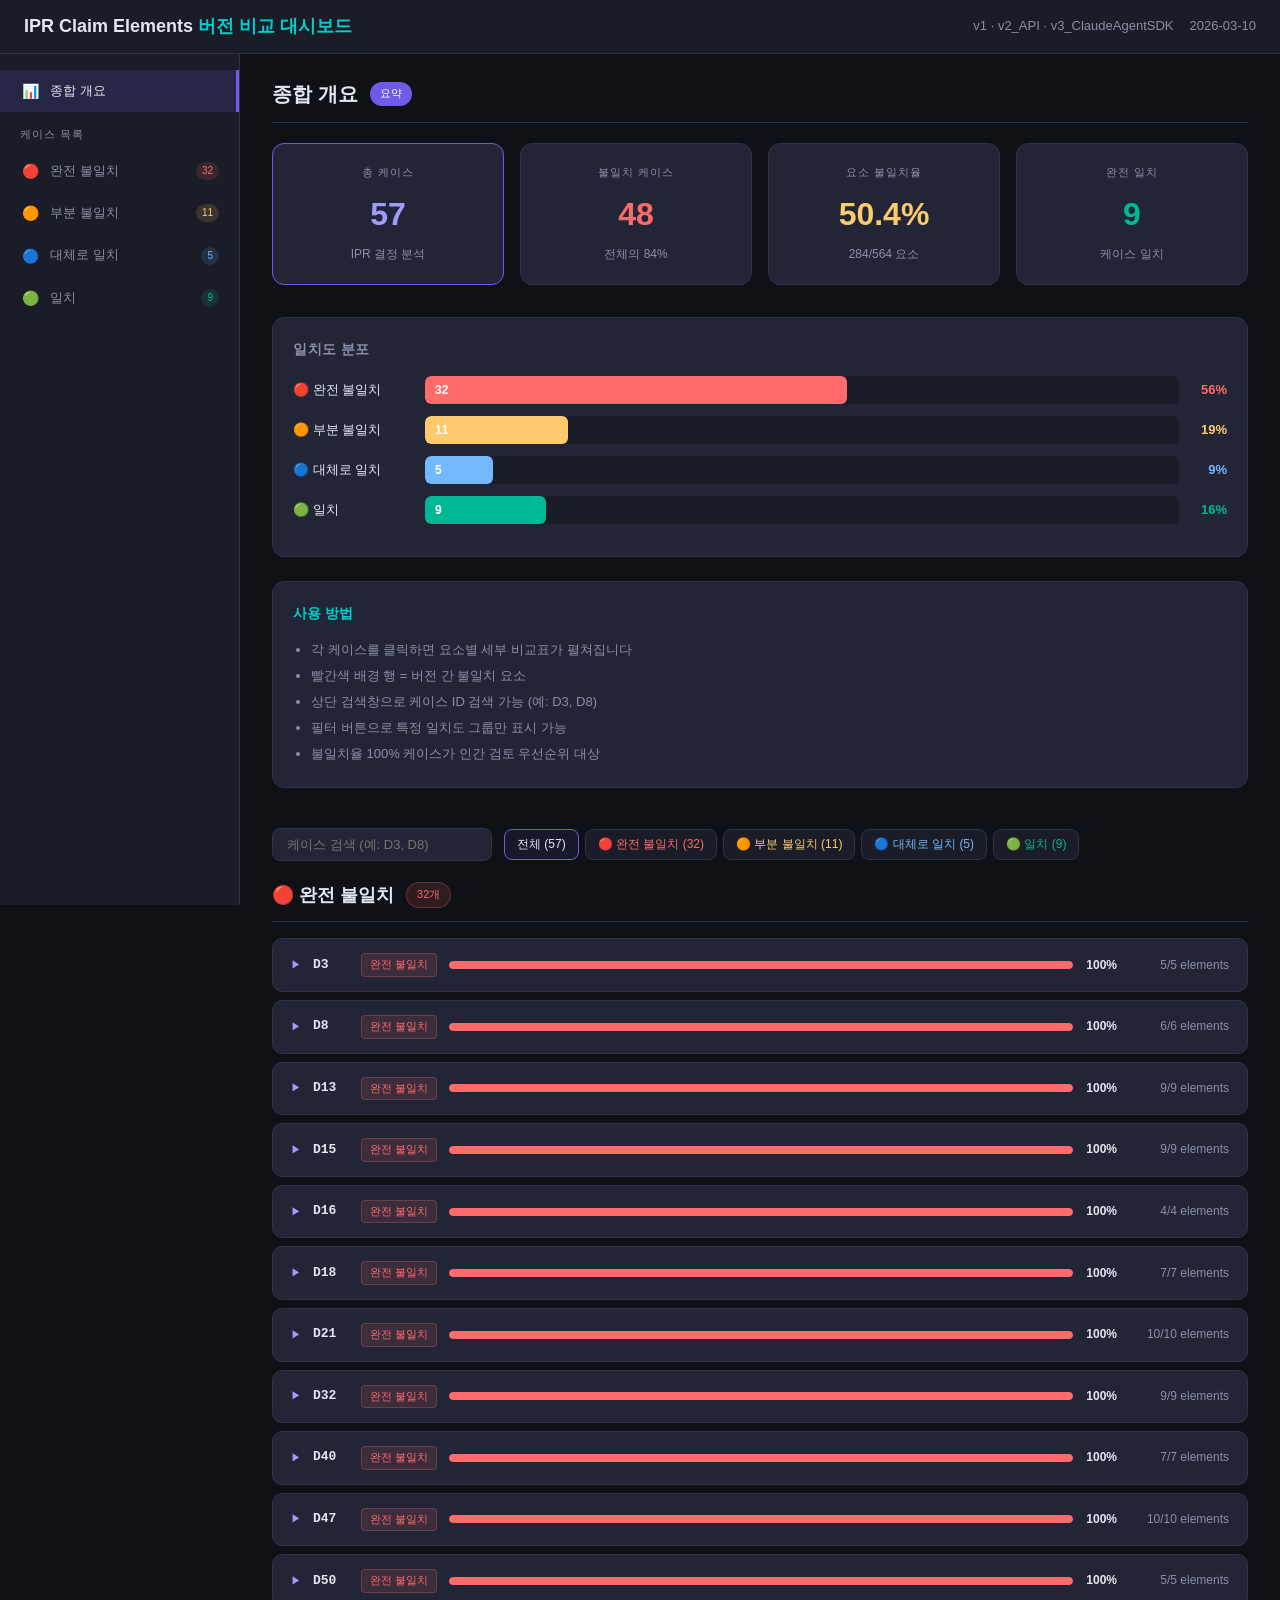
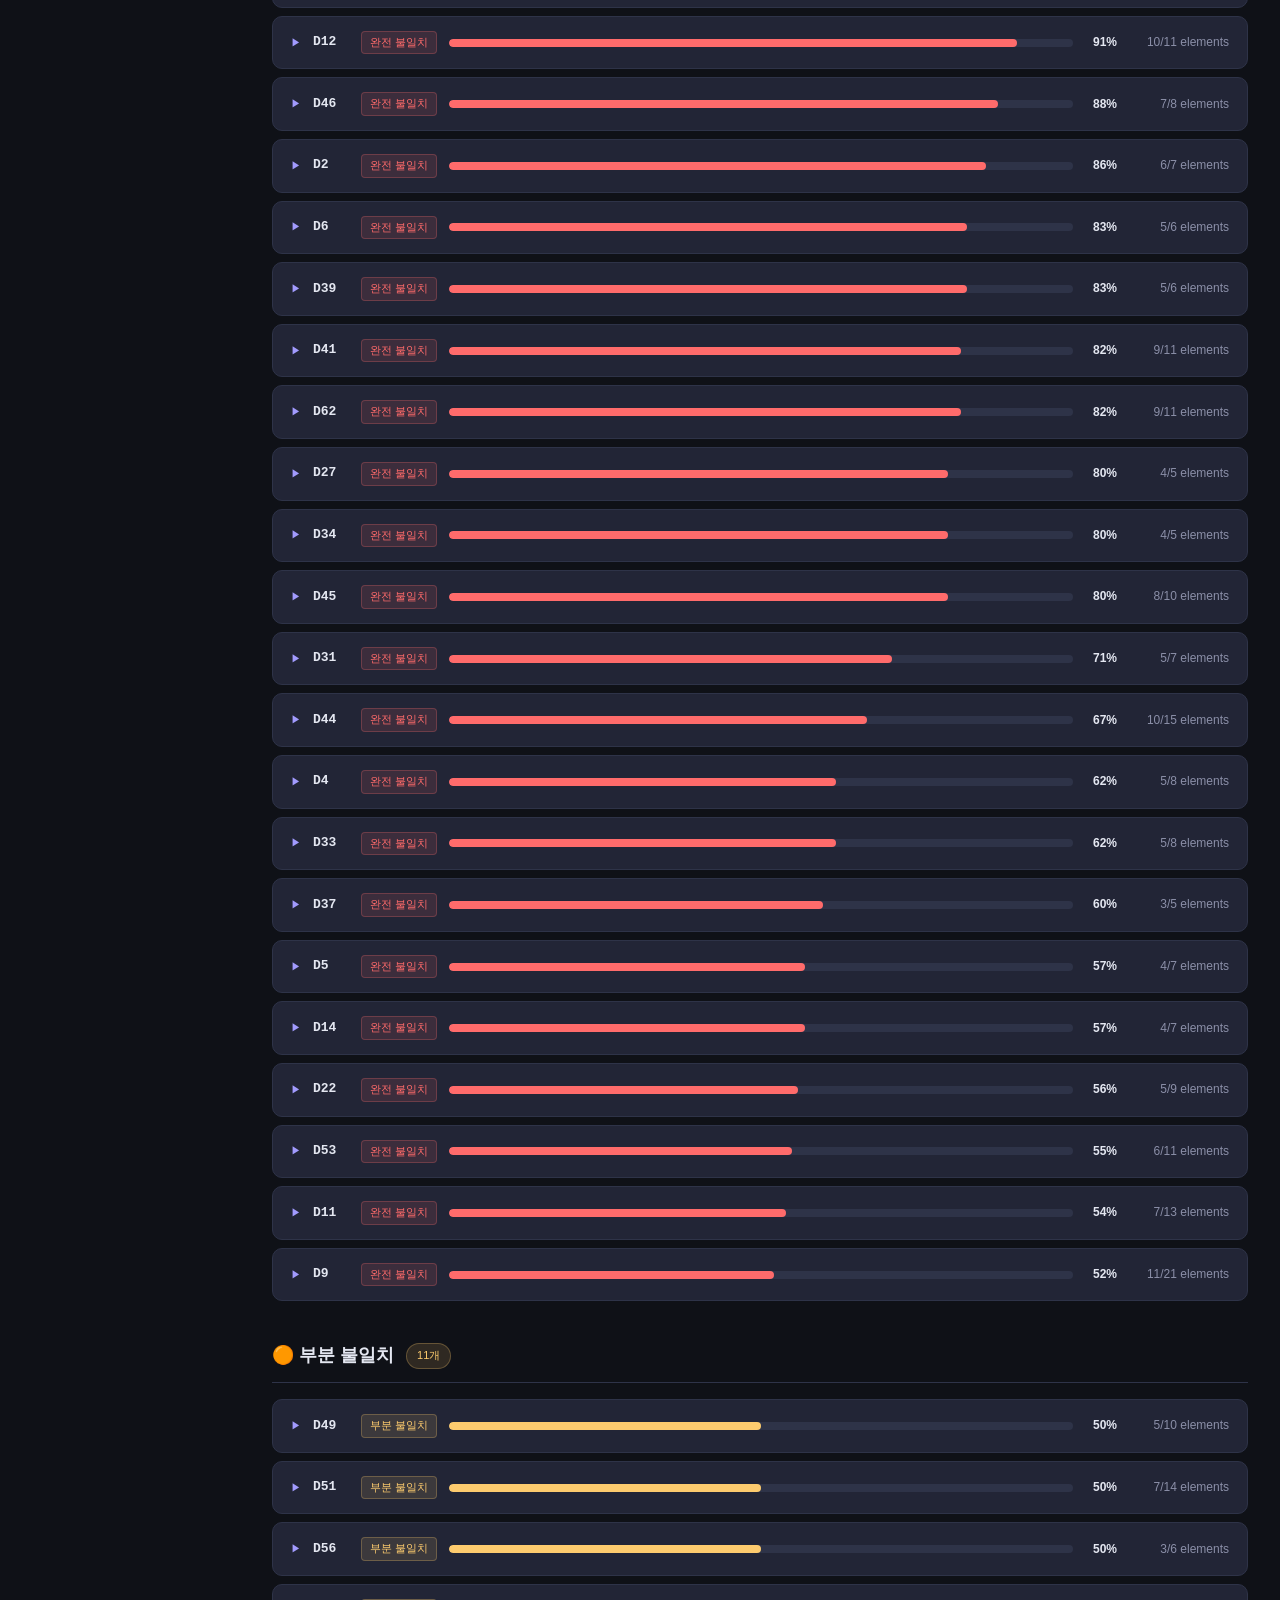
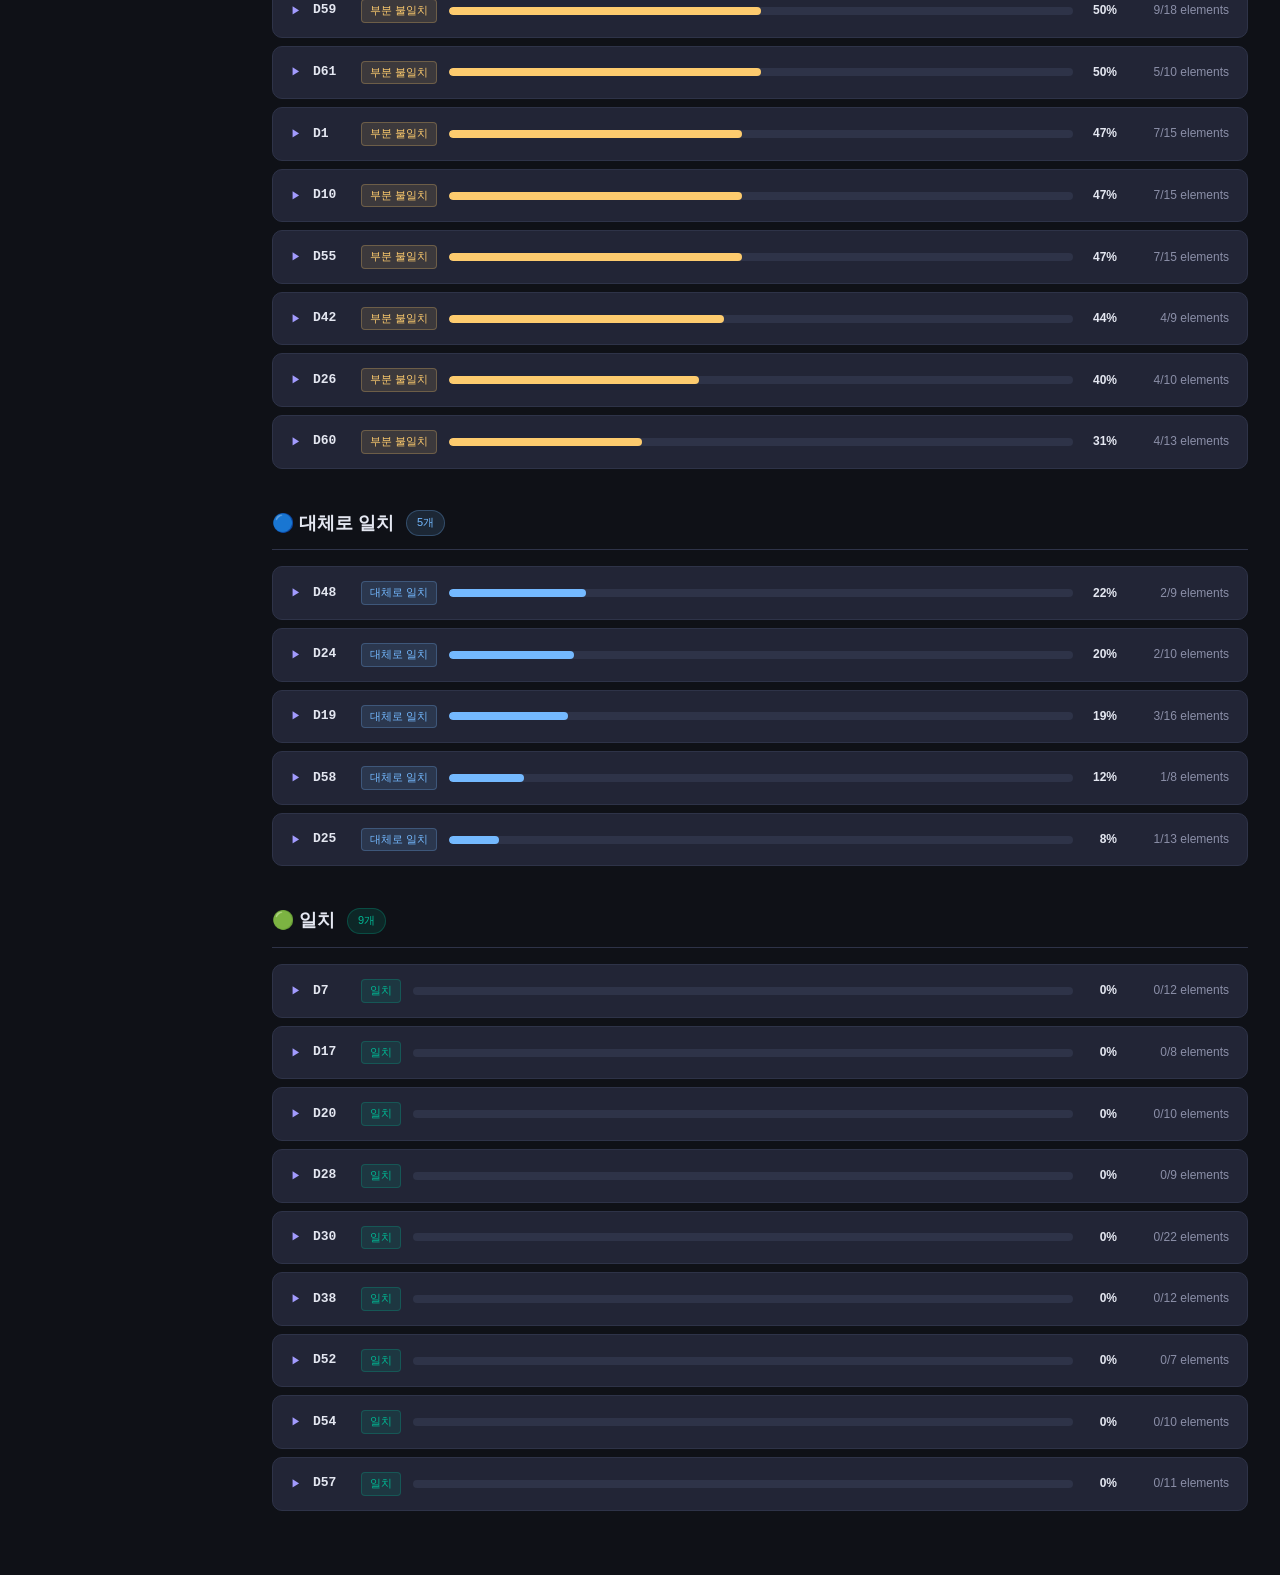
==== landing-page/ipr-comparison/index.html @ c0316762 "feat: add IPR claim elements comparison dashboard Deploys to /ipr-comparison/ — self-contained singl" ====
<!DOCTYPE html>
<html lang="ko">
<head>
<meta charset="UTF-8">
<meta name="viewport" content="width=device-width, initial-scale=1.0">
<title>IPR Claim Elements — 버전 비교 대시보드</title>
<style>
*{margin:0;padding:0;box-sizing:border-box}
:root{
  --bg:#0f1117;--surface:#1a1d27;--card:#222536;--border:#2e3348;
  --text:#e4e7f1;--muted:#8b8fa8;--accent:#6c5ce7;--accent2:#00cec9;
  --green:#00b894;--red:#ff6b6b;--orange:#fdcb6e;--blue:#74b9ff;
  --purple:#a29bfe;
}
body{font-family:-apple-system,BlinkMacSystemFont,'Segoe UI',sans-serif;background:var(--bg);color:var(--text);line-height:1.6}
.topbar{background:var(--surface);border-bottom:1px solid var(--border);padding:12px 24px;display:flex;align-items:center;justify-content:space-between;position:sticky;top:0;z-index:100}
.topbar h1{font-size:18px;font-weight:700}
.topbar h1 span{color:var(--accent2)}
.topbar .meta{color:var(--muted);font-size:13px;display:flex;align-items:center;gap:16px}
.layout{display:flex;min-height:100vh}
.sidebar{width:240px;background:var(--surface);border-right:1px solid var(--border);padding:16px 0;position:sticky;top:49px;height:calc(100vh - 49px);overflow-y:auto;flex-shrink:0}
.sidebar a{display:flex;align-items:center;gap:10px;padding:10px 20px;color:var(--muted);font-size:13px;transition:.2s;text-decoration:none}
.sidebar a:hover,.sidebar a.active{color:var(--text);background:rgba(108,92,231,.15);border-right:3px solid var(--accent)}
.sidebar .icon{width:20px;text-align:center;font-size:14px}
.main{flex:1;padding:24px 32px;max-width:1200px}
.score-grid{display:grid;grid-template-columns:repeat(auto-fit,minmax(180px,1fr));gap:16px;margin-bottom:32px}
.score-card{background:var(--card);border:1px solid var(--border);border-radius:12px;padding:20px;text-align:center;transition:.3s}
.score-card:hover{border-color:var(--accent);transform:translateY(-2px)}
.score-card .label{font-size:11px;color:var(--muted);text-transform:uppercase;letter-spacing:1px;margin-bottom:8px}
.score-card .value{font-size:32px;font-weight:800}
.score-card .sub{font-size:12px;color:var(--muted);margin-top:4px}
.search-bar{display:flex;align-items:center;gap:12px;margin-bottom:20px;flex-wrap:wrap}
.search-bar input{background:var(--card);border:1px solid var(--border);color:var(--text);padding:8px 14px;border-radius:8px;font-size:13px;width:220px;outline:none}
.search-bar input:focus{border-color:var(--accent)}
.filter-btns{display:flex;gap:6px;flex-wrap:wrap}
.filter-btn{background:var(--surface);border:1px solid var(--border);color:var(--muted);padding:6px 12px;border-radius:8px;font-size:12px;cursor:pointer;transition:.2s}
.filter-btn:hover,.filter-btn.active{border-color:var(--accent);color:var(--text);background:rgba(108,92,231,.1)}
.case-row{background:var(--card);border:1px solid var(--border);border-radius:10px;margin-bottom:8px;overflow:hidden;transition:.2s}
.case-row:hover{border-color:#3d4266}
.case-row[open]{border-color:var(--accent)}
.case-row summary::-webkit-details-marker{display:none}
.case-row[open] .arrow{transform:rotate(90deg);display:inline-block}
.hidden{display:none!important}
@media(max-width:900px){
  .sidebar{display:none}
  .main{padding:16px}
  .score-grid{grid-template-columns:repeat(2,1fr)}
}
@media(max-width:600px){
  .score-grid{grid-template-columns:1fr}
}
</style>
</head>
<body>

<div class="topbar">
  <h1>IPR Claim Elements <span>버전 비교 대시보드</span></h1>
  <div class="meta">
    <span>v1 · v2_API · v3_ClaudeAgentSDK</span>
    <span>2026-03-10</span>
  </div>
</div>

<div class="layout">
<nav class="sidebar" id="sidebar">
  <a href="#overview" style="margin-bottom:8px"><span class="icon">📊</span> 종합 개요</a>
  <div style="padding:6px 20px;font-size:11px;color:var(--muted);text-transform:uppercase;letter-spacing:1px;margin-top:8px">케이스 목록</div>
  <a href="#section-inconsistent"><span class="icon">🔴</span> 완전 불일치 <span style="margin-left:auto;background:#ff6b6b22;color:#ff6b6b;font-size:10px;padding:1px 6px;border-radius:10px">32</span></a>
<a href="#section-partially-inconsistent"><span class="icon">🟠</span> 부분 불일치 <span style="margin-left:auto;background:#fdcb6e22;color:#fdcb6e;font-size:10px;padding:1px 6px;border-radius:10px">11</span></a>
<a href="#section-mostly-consistent"><span class="icon">🔵</span> 대체로 일치 <span style="margin-left:auto;background:#74b9ff22;color:#74b9ff;font-size:10px;padding:1px 6px;border-radius:10px">5</span></a>
<a href="#section-consistent"><span class="icon">🟢</span> 일치 <span style="margin-left:auto;background:#00b89422;color:#00b894;font-size:10px;padding:1px 6px;border-radius:10px">9</span></a>

</nav>

<main class="main">

<!-- OVERVIEW -->
<div class="section" id="overview" style="margin-bottom:40px;scroll-margin-top:70px">
  <div style="display:flex;align-items:center;gap:12px;margin-bottom:20px;padding-bottom:12px;border-bottom:1px solid #2e3348">
    <h2 style="font-size:20px;font-weight:700">종합 개요</h2>
    <span style="background:var(--accent);color:#fff;font-size:11px;padding:3px 10px;border-radius:20px">요약</span>
  </div>

  <div class="score-grid">
    <div class="score-card" style="border-color:#6c5ce7">
      <div class="label">총 케이스</div>
      <div class="value" style="color:var(--purple)">57</div>
      <div class="sub">IPR 결정 분석</div>
    </div>
    <div class="score-card">
      <div class="label">불일치 케이스</div>
      <div class="value" style="color:var(--red)">48</div>
      <div class="sub">전체의 84%</div>
    </div>
    <div class="score-card">
      <div class="label">요소 불일치율</div>
      <div class="value" style="color:var(--orange)">50.4%</div>
      <div class="sub">284/564 요소</div>
    </div>
    <div class="score-card">
      <div class="label">완전 일치</div>
      <div class="value" style="color:var(--green)">9</div>
      <div class="sub">케이스 일치</div>
    </div>
  </div>

  <!-- Status bar chart -->
  <div style="background:var(--card);border:1px solid var(--border);border-radius:12px;padding:20px;margin-bottom:24px">
    <h3 style="font-size:14px;color:var(--muted);margin-bottom:16px;text-transform:uppercase;letter-spacing:.5px">일치도 분포</h3>
    <div style="display:flex;align-items:center;margin-bottom:12px;gap:12px">
      <div style="width:120px;font-size:13px;flex-shrink:0">🔴 완전 불일치</div>
      <div style="flex:1;height:28px;background:var(--surface);border-radius:6px;overflow:hidden">
        <div style="width:56%;height:100%;background:#ff6b6b;border-radius:6px;display:flex;align-items:center;padding-left:10px;font-size:12px;font-weight:700;color:#fff">32</div>
      </div>
      <span style="width:36px;text-align:right;font-size:13px;font-weight:700;color:#ff6b6b">56%</span>
    </div><div style="display:flex;align-items:center;margin-bottom:12px;gap:12px">
      <div style="width:120px;font-size:13px;flex-shrink:0">🟠 부분 불일치</div>
      <div style="flex:1;height:28px;background:var(--surface);border-radius:6px;overflow:hidden">
        <div style="width:19%;height:100%;background:#fdcb6e;border-radius:6px;display:flex;align-items:center;padding-left:10px;font-size:12px;font-weight:700;color:#fff">11</div>
      </div>
      <span style="width:36px;text-align:right;font-size:13px;font-weight:700;color:#fdcb6e">19%</span>
    </div><div style="display:flex;align-items:center;margin-bottom:12px;gap:12px">
      <div style="width:120px;font-size:13px;flex-shrink:0">🔵 대체로 일치</div>
      <div style="flex:1;height:28px;background:var(--surface);border-radius:6px;overflow:hidden">
        <div style="width:9%;height:100%;background:#74b9ff;border-radius:6px;display:flex;align-items:center;padding-left:10px;font-size:12px;font-weight:700;color:#fff">5</div>
      </div>
      <span style="width:36px;text-align:right;font-size:13px;font-weight:700;color:#74b9ff">9%</span>
    </div><div style="display:flex;align-items:center;margin-bottom:12px;gap:12px">
      <div style="width:120px;font-size:13px;flex-shrink:0">🟢 일치</div>
      <div style="flex:1;height:28px;background:var(--surface);border-radius:6px;overflow:hidden">
        <div style="width:16%;height:100%;background:#00b894;border-radius:6px;display:flex;align-items:center;padding-left:10px;font-size:12px;font-weight:700;color:#fff">9</div>
      </div>
      <span style="width:36px;text-align:right;font-size:13px;font-weight:700;color:#00b894">16%</span>
    </div>
  </div>

  <!-- Instructions -->
  <div style="background:var(--card);border:1px solid var(--border);border-radius:12px;padding:20px">
    <h3 style="font-size:14px;margin-bottom:12px;color:var(--accent2)">사용 방법</h3>
    <ul style="font-size:13px;color:var(--muted);padding-left:18px;line-height:2">
      <li>각 케이스를 클릭하면 요소별 세부 비교표가 펼쳐집니다</li>
      <li>빨간색 배경 행 = 버전 간 불일치 요소</li>
      <li>상단 검색창으로 케이스 ID 검색 가능 (예: D3, D8)</li>
      <li>필터 버튼으로 특정 일치도 그룹만 표시 가능</li>
      <li>불일치율 100% 케이스가 인간 검토 우선순위 대상</li>
    </ul>
  </div>
</div>

<!-- SEARCH + FILTER -->
<div class="search-bar" id="controls">
  <input type="text" id="searchInput" placeholder="케이스 검색 (예: D3, D8)" oninput="filterCases()">
  <div class="filter-btns">
    <button class="filter-btn active" onclick="setFilter('all',this)">전체 (57)</button>
    <button class="filter-btn" onclick="setFilter('inconsistent',this)" style="color:#ff6b6b">🔴 완전 불일치 (32)</button>
    <button class="filter-btn" onclick="setFilter('partially_inconsistent',this)" style="color:#fdcb6e">🟠 부분 불일치 (11)</button>
    <button class="filter-btn" onclick="setFilter('mostly_consistent',this)" style="color:#74b9ff">🔵 대체로 일치 (5)</button>
    <button class="filter-btn" onclick="setFilter('consistent',this)" style="color:#00b894">🟢 일치 (9)</button>
  </div>
</div>

<!-- CASES -->
<div id="cases-container">
<div class="section" id="section-inconsistent" style="margin-bottom:40px;scroll-margin-top:70px">
  <div style="display:flex;align-items:center;gap:12px;margin-bottom:16px;padding-bottom:12px;border-bottom:1px solid #2e3348">
    <h2 style="font-size:18px;font-weight:700">🔴 완전 불일치</h2>
    <span style="background:#ff6b6b22;color:#ff6b6b;border:1px solid #ff6b6b44;font-size:11px;padding:3px 10px;border-radius:20px">32개</span>
  </div>
  <div class="cases-group"><details class="case-row" data-status="inconsistent" data-rate="1.0" data-id="d3">
  <summary style="padding:14px 18px;cursor:pointer;list-style:none;display:flex;align-items:center;gap:12px">
    <span style="color:#a29bfe;font-size:10px;transition:transform .2s" class="arrow">▶</span>
    <span style="font-family:monospace;font-weight:700;color:#e4e7f1;width:36px;flex-shrink:0">D3</span>
    <span style="background:rgba(255,107,107,.12);color:#ff6b6b;border:1px solid #ff6b6b40;padding:2px 8px;border-radius:4px;font-size:11px;flex-shrink:0">완전 불일치</span>
    <div style="flex:1;min-width:0"><div style="display:flex;align-items:center;gap:8px">
      <div style="flex:1;height:8px;background:#2e3348;border-radius:4px;overflow:hidden">
        <div style="width:100%;height:100%;background:#ff6b6b;border-radius:4px"></div>
      </div>
      <span style="font-size:12px;color:#e4e7f1;width:36px;text-align:right;font-weight:700">100%</span>
    </div></div>
    <span style="font-size:12px;color:#8b8fa8;flex-shrink:0;width:100px;text-align:right">5/5 elements</span>
  </summary>
  <div style="padding:0 18px 14px">
    <table style="width:100%;border-collapse:collapse">
      <thead><tr style="border-bottom:2px solid #2e3348">
        <th style="padding:8px 12px;color:#8b8fa8;font-size:11px;font-weight:600;text-transform:uppercase;letter-spacing:.5px;text-align:left">Element</th>
        <th style="padding:8px 12px;color:#8b8fa8;font-size:11px;font-weight:600;text-transform:uppercase;letter-spacing:.5px">v1</th><th style="padding:8px 12px;color:#8b8fa8;font-size:11px;font-weight:600;text-transform:uppercase;letter-spacing:.5px">v2_API</th><th style="padding:8px 12px;color:#8b8fa8;font-size:11px;font-weight:600;text-transform:uppercase;letter-spacing:.5px">v3_ClaudeAgentSDK</th>
        <th style="padding:8px 12px;color:#8b8fa8;font-size:11px;font-weight:600">Match</th>
      </tr></thead>
      <tbody><tr style="background:rgba(255,107,107,.05)border-bottom:1px solid #2e3348">
          <td style="padding:8px 12px;font-family:monospace;font-size:12px;color:#a29bfe">[1.1]</td>
          <td style="padding:8px 12px"><span style="background:rgba(0,184,148,.15);color:#00b894;border:1px solid #00b89440;padding:2px 8px;border-radius:4px;font-size:11px;white-space:nowrap">명시적 개시</span></td><td style="padding:8px 12px"><span style="background:rgba(0,184,148,.15);color:#00b894;border:1px solid #00b89440;padding:2px 8px;border-radius:4px;font-size:11px;white-space:nowrap">disclosed</span></td><td style="padding:8px 12px"><span style="background:rgba(0,184,148,.15);color:#00b894;border:1px solid #00b89440;padding:2px 8px;border-radius:4px;font-size:11px;white-space:nowrap">disclosed</span></td>
          <td style="padding:8px 12px"><span style="color:#ff6b6b;font-size:11px">✗</span></td>
        </tr><tr style="background:rgba(255,107,107,.05)border-bottom:1px solid #2e3348">
          <td style="padding:8px 12px;font-family:monospace;font-size:12px;color:#a29bfe">[1.2]</td>
          <td style="padding:8px 12px"><span style="background:rgba(0,184,148,.15);color:#00b894;border:1px solid #00b89440;padding:2px 8px;border-radius:4px;font-size:11px;white-space:nowrap">명시적 개시</span></td><td style="padding:8px 12px"><span style="background:rgba(0,184,148,.15);color:#00b894;border:1px solid #00b89440;padding:2px 8px;border-radius:4px;font-size:11px;white-space:nowrap">disclosed</span></td><td style="padding:8px 12px"><span style="background:rgba(0,184,148,.15);color:#00b894;border:1px solid #00b89440;padding:2px 8px;border-radius:4px;font-size:11px;white-space:nowrap">disclosed</span></td>
          <td style="padding:8px 12px"><span style="color:#ff6b6b;font-size:11px">✗</span></td>
        </tr><tr style="background:rgba(255,107,107,.05)border-bottom:1px solid #2e3348">
          <td style="padding:8px 12px;font-family:monospace;font-size:12px;color:#a29bfe">[1.3]</td>
          <td style="padding:8px 12px"><span style="background:rgba(0,184,148,.15);color:#00b894;border:1px solid #00b89440;padding:2px 8px;border-radius:4px;font-size:11px;white-space:nowrap">명시적 개시</span></td><td style="padding:8px 12px"><span style="background:rgba(0,184,148,.15);color:#00b894;border:1px solid #00b89440;padding:2px 8px;border-radius:4px;font-size:11px;white-space:nowrap">disclosed</span></td><td style="padding:8px 12px"><span style="background:rgba(0,184,148,.15);color:#00b894;border:1px solid #00b89440;padding:2px 8px;border-radius:4px;font-size:11px;white-space:nowrap">disclosed</span></td>
          <td style="padding:8px 12px"><span style="color:#ff6b6b;font-size:11px">✗</span></td>
        </tr><tr style="background:rgba(255,107,107,.05)border-bottom:1px solid #2e3348">
          <td style="padding:8px 12px;font-family:monospace;font-size:12px;color:#a29bfe">[1.4]</td>
          <td style="padding:8px 12px"><span style="background:rgba(0,184,148,.15);color:#00b894;border:1px solid #00b89440;padding:2px 8px;border-radius:4px;font-size:11px;white-space:nowrap">명시적 개시</span></td><td style="padding:8px 12px"><span style="background:rgba(0,184,148,.15);color:#00b894;border:1px solid #00b89440;padding:2px 8px;border-radius:4px;font-size:11px;white-space:nowrap">disclosed</span></td><td style="padding:8px 12px"><span style="background:rgba(0,184,148,.15);color:#00b894;border:1px solid #00b89440;padding:2px 8px;border-radius:4px;font-size:11px;white-space:nowrap">disclosed</span></td>
          <td style="padding:8px 12px"><span style="color:#ff6b6b;font-size:11px">✗</span></td>
        </tr><tr style="background:rgba(255,107,107,.05)border-bottom:1px solid #2e3348">
          <td style="padding:8px 12px;font-family:monospace;font-size:12px;color:#a29bfe">[1.5]</td>
          <td style="padding:8px 12px"><span style="background:rgba(0,184,148,.15);color:#00b894;border:1px solid #00b89440;padding:2px 8px;border-radius:4px;font-size:11px;white-space:nowrap">명시적 개시</span></td><td style="padding:8px 12px"><span style="background:rgba(0,184,148,.15);color:#00b894;border:1px solid #00b89440;padding:2px 8px;border-radius:4px;font-size:11px;white-space:nowrap">disclosed</span></td><td style="padding:8px 12px"><span style="background:rgba(0,184,148,.15);color:#00b894;border:1px solid #00b89440;padding:2px 8px;border-radius:4px;font-size:11px;white-space:nowrap">disclosed</span></td>
          <td style="padding:8px 12px"><span style="color:#ff6b6b;font-size:11px">✗</span></td>
        </tr></tbody>
    </table>
  </div>
</details>
<details class="case-row" data-status="inconsistent" data-rate="1.0" data-id="d8">
  <summary style="padding:14px 18px;cursor:pointer;list-style:none;display:flex;align-items:center;gap:12px">
    <span style="color:#a29bfe;font-size:10px;transition:transform .2s" class="arrow">▶</span>
    <span style="font-family:monospace;font-weight:700;color:#e4e7f1;width:36px;flex-shrink:0">D8</span>
    <span style="background:rgba(255,107,107,.12);color:#ff6b6b;border:1px solid #ff6b6b40;padding:2px 8px;border-radius:4px;font-size:11px;flex-shrink:0">완전 불일치</span>
    <div style="flex:1;min-width:0"><div style="display:flex;align-items:center;gap:8px">
      <div style="flex:1;height:8px;background:#2e3348;border-radius:4px;overflow:hidden">
        <div style="width:100%;height:100%;background:#ff6b6b;border-radius:4px"></div>
      </div>
      <span style="font-size:12px;color:#e4e7f1;width:36px;text-align:right;font-weight:700">100%</span>
    </div></div>
    <span style="font-size:12px;color:#8b8fa8;flex-shrink:0;width:100px;text-align:right">6/6 elements</span>
  </summary>
  <div style="padding:0 18px 14px">
    <table style="width:100%;border-collapse:collapse">
      <thead><tr style="border-bottom:2px solid #2e3348">
        <th style="padding:8px 12px;color:#8b8fa8;font-size:11px;font-weight:600;text-transform:uppercase;letter-spacing:.5px;text-align:left">Element</th>
        <th style="padding:8px 12px;color:#8b8fa8;font-size:11px;font-weight:600;text-transform:uppercase;letter-spacing:.5px">v1</th><th style="padding:8px 12px;color:#8b8fa8;font-size:11px;font-weight:600;text-transform:uppercase;letter-spacing:.5px">v2_API</th><th style="padding:8px 12px;color:#8b8fa8;font-size:11px;font-weight:600;text-transform:uppercase;letter-spacing:.5px">v3_ClaudeAgentSDK</th>
        <th style="padding:8px 12px;color:#8b8fa8;font-size:11px;font-weight:600">Match</th>
      </tr></thead>
      <tbody><tr style="background:rgba(255,107,107,.05)border-bottom:1px solid #2e3348">
          <td style="padding:8px 12px;font-family:monospace;font-size:12px;color:#a29bfe">[1a]</td>
          <td style="padding:8px 12px"><span style="background:rgba(0,184,148,.15);color:#00b894;border:1px solid #00b89440;padding:2px 8px;border-radius:4px;font-size:11px;white-space:nowrap">명시적 개시</span></td><td style="padding:8px 12px"><span style="background:rgba(0,184,148,.15);color:#00b894;border:1px solid #00b89440;padding:2px 8px;border-radius:4px;font-size:11px;white-space:nowrap">disclosed</span></td><td style="padding:8px 12px"><span style="background:rgba(0,184,148,.15);color:#00b894;border:1px solid #00b89440;padding:2px 8px;border-radius:4px;font-size:11px;white-space:nowrap">disclosed</span></td>
          <td style="padding:8px 12px"><span style="color:#ff6b6b;font-size:11px">✗</span></td>
        </tr><tr style="background:rgba(255,107,107,.05)border-bottom:1px solid #2e3348">
          <td style="padding:8px 12px;font-family:monospace;font-size:12px;color:#a29bfe">[1b]</td>
          <td style="padding:8px 12px"><span style="background:rgba(0,184,148,.15);color:#00b894;border:1px solid #00b89440;padding:2px 8px;border-radius:4px;font-size:11px;white-space:nowrap">명시적 개시</span></td><td style="padding:8px 12px"><span style="background:rgba(0,184,148,.15);color:#00b894;border:1px solid #00b89440;padding:2px 8px;border-radius:4px;font-size:11px;white-space:nowrap">disclosed</span></td><td style="padding:8px 12px"><span style="background:rgba(0,184,148,.15);color:#00b894;border:1px solid #00b89440;padding:2px 8px;border-radius:4px;font-size:11px;white-space:nowrap">disclosed</span></td>
          <td style="padding:8px 12px"><span style="color:#ff6b6b;font-size:11px">✗</span></td>
        </tr><tr style="background:rgba(255,107,107,.05)border-bottom:1px solid #2e3348">
          <td style="padding:8px 12px;font-family:monospace;font-size:12px;color:#a29bfe">[1c]</td>
          <td style="padding:8px 12px"><span style="background:rgba(0,184,148,.15);color:#00b894;border:1px solid #00b89440;padding:2px 8px;border-radius:4px;font-size:11px;white-space:nowrap">명시적 개시</span></td><td style="padding:8px 12px"><span style="background:rgba(0,184,148,.15);color:#00b894;border:1px solid #00b89440;padding:2px 8px;border-radius:4px;font-size:11px;white-space:nowrap">disclosed</span></td><td style="padding:8px 12px"><span style="background:rgba(0,184,148,.15);color:#00b894;border:1px solid #00b89440;padding:2px 8px;border-radius:4px;font-size:11px;white-space:nowrap">disclosed</span></td>
          <td style="padding:8px 12px"><span style="color:#ff6b6b;font-size:11px">✗</span></td>
        </tr><tr style="background:rgba(255,107,107,.05)border-bottom:1px solid #2e3348">
          <td style="padding:8px 12px;font-family:monospace;font-size:12px;color:#a29bfe">[1d]</td>
          <td style="padding:8px 12px"><span style="background:rgba(0,184,148,.15);color:#00b894;border:1px solid #00b89440;padding:2px 8px;border-radius:4px;font-size:11px;white-space:nowrap">명시적 개시</span></td><td style="padding:8px 12px"><span style="background:rgba(0,184,148,.15);color:#00b894;border:1px solid #00b89440;padding:2px 8px;border-radius:4px;font-size:11px;white-space:nowrap">disclosed</span></td><td style="padding:8px 12px"><span style="background:rgba(0,184,148,.15);color:#00b894;border:1px solid #00b89440;padding:2px 8px;border-radius:4px;font-size:11px;white-space:nowrap">disclosed</span></td>
          <td style="padding:8px 12px"><span style="color:#ff6b6b;font-size:11px">✗</span></td>
        </tr><tr style="background:rgba(255,107,107,.05)border-bottom:1px solid #2e3348">
          <td style="padding:8px 12px;font-family:monospace;font-size:12px;color:#a29bfe">[1e]</td>
          <td style="padding:8px 12px"><span style="background:rgba(0,184,148,.15);color:#00b894;border:1px solid #00b89440;padding:2px 8px;border-radius:4px;font-size:11px;white-space:nowrap">명시적 개시</span></td><td style="padding:8px 12px"><span style="background:rgba(0,184,148,.15);color:#00b894;border:1px solid #00b89440;padding:2px 8px;border-radius:4px;font-size:11px;white-space:nowrap">disclosed</span></td><td style="padding:8px 12px"><span style="background:rgba(0,184,148,.15);color:#00b894;border:1px solid #00b89440;padding:2px 8px;border-radius:4px;font-size:11px;white-space:nowrap">disclosed</span></td>
          <td style="padding:8px 12px"><span style="color:#ff6b6b;font-size:11px">✗</span></td>
        </tr><tr style="background:rgba(255,107,107,.05)border-bottom:1px solid #2e3348">
          <td style="padding:8px 12px;font-family:monospace;font-size:12px;color:#a29bfe">[preamble]</td>
          <td style="padding:8px 12px"><span style="background:rgba(0,184,148,.15);color:#00b894;border:1px solid #00b89440;padding:2px 8px;border-radius:4px;font-size:11px;white-space:nowrap">명시적 개시</span></td><td style="padding:8px 12px"><span style="background:rgba(0,184,148,.15);color:#00b894;border:1px solid #00b89440;padding:2px 8px;border-radius:4px;font-size:11px;white-space:nowrap">disclosed</span></td><td style="padding:8px 12px"><span style="background:rgba(0,184,148,.15);color:#00b894;border:1px solid #00b89440;padding:2px 8px;border-radius:4px;font-size:11px;white-space:nowrap">disclosed</span></td>
          <td style="padding:8px 12px"><span style="color:#ff6b6b;font-size:11px">✗</span></td>
        </tr></tbody>
    </table>
  </div>
</details>
<details class="case-row" data-status="inconsistent" data-rate="1.0" data-id="d13">
  <summary style="padding:14px 18px;cursor:pointer;list-style:none;display:flex;align-items:center;gap:12px">
    <span style="color:#a29bfe;font-size:10px;transition:transform .2s" class="arrow">▶</span>
    <span style="font-family:monospace;font-weight:700;color:#e4e7f1;width:36px;flex-shrink:0">D13</span>
    <span style="background:rgba(255,107,107,.12);color:#ff6b6b;border:1px solid #ff6b6b40;padding:2px 8px;border-radius:4px;font-size:11px;flex-shrink:0">완전 불일치</span>
    <div style="flex:1;min-width:0"><div style="display:flex;align-items:center;gap:8px">
      <div style="flex:1;height:8px;background:#2e3348;border-radius:4px;overflow:hidden">
        <div style="width:100%;height:100%;background:#ff6b6b;border-radius:4px"></div>
      </div>
      <span style="font-size:12px;color:#e4e7f1;width:36px;text-align:right;font-weight:700">100%</span>
    </div></div>
    <span style="font-size:12px;color:#8b8fa8;flex-shrink:0;width:100px;text-align:right">9/9 elements</span>
  </summary>
  <div style="padding:0 18px 14px">
    <table style="width:100%;border-collapse:collapse">
      <thead><tr style="border-bottom:2px solid #2e3348">
        <th style="padding:8px 12px;color:#8b8fa8;font-size:11px;font-weight:600;text-transform:uppercase;letter-spacing:.5px;text-align:left">Element</th>
        <th style="padding:8px 12px;color:#8b8fa8;font-size:11px;font-weight:600;text-transform:uppercase;letter-spacing:.5px">v1</th><th style="padding:8px 12px;color:#8b8fa8;font-size:11px;font-weight:600;text-transform:uppercase;letter-spacing:.5px">v2_API</th><th style="padding:8px 12px;color:#8b8fa8;font-size:11px;font-weight:600;text-transform:uppercase;letter-spacing:.5px">v3_ClaudeAgentSDK</th>
        <th style="padding:8px 12px;color:#8b8fa8;font-size:11px;font-weight:600">Match</th>
      </tr></thead>
      <tbody><tr style="background:rgba(255,107,107,.05)border-bottom:1px solid #2e3348">
          <td style="padding:8px 12px;font-family:monospace;font-size:12px;color:#a29bfe">[1.A]</td>
          <td style="padding:8px 12px"><span style="background:rgba(139,143,168,.15);color:#8b8fa8;border:1px solid #8b8fa840;padding:2px 8px;border-radius:4px;font-size:11px;white-space:nowrap">묵시/간접적 개시</span></td><td style="padding:8px 12px"><span style="background:rgba(0,184,148,.15);color:#00b894;border:1px solid #00b89440;padding:2px 8px;border-radius:4px;font-size:11px;white-space:nowrap">disclosed</span></td><td style="padding:8px 12px"><span style="background:rgba(0,184,148,.15);color:#00b894;border:1px solid #00b89440;padding:2px 8px;border-radius:4px;font-size:11px;white-space:nowrap">disclosed</span></td>
          <td style="padding:8px 12px"><span style="color:#ff6b6b;font-size:11px">✗</span></td>
        </tr><tr style="background:rgba(255,107,107,.05)border-bottom:1px solid #2e3348">
          <td style="padding:8px 12px;font-family:monospace;font-size:12px;color:#a29bfe">[1.B]</td>
          <td style="padding:8px 12px"><span style="background:rgba(139,143,168,.15);color:#8b8fa8;border:1px solid #8b8fa840;padding:2px 8px;border-radius:4px;font-size:11px;white-space:nowrap">묵시/간접적 개시</span></td><td style="padding:8px 12px"><span style="background:rgba(0,184,148,.15);color:#00b894;border:1px solid #00b89440;padding:2px 8px;border-radius:4px;font-size:11px;white-space:nowrap">disclosed</span></td><td style="padding:8px 12px"><span style="background:rgba(0,184,148,.15);color:#00b894;border:1px solid #00b89440;padding:2px 8px;border-radius:4px;font-size:11px;white-space:nowrap">disclosed</span></td>
          <td style="padding:8px 12px"><span style="color:#ff6b6b;font-size:11px">✗</span></td>
        </tr><tr style="background:rgba(255,107,107,.05)border-bottom:1px solid #2e3348">
          <td style="padding:8px 12px;font-family:monospace;font-size:12px;color:#a29bfe">[1.C]</td>
          <td style="padding:8px 12px"><span style="background:rgba(139,143,168,.15);color:#8b8fa8;border:1px solid #8b8fa840;padding:2px 8px;border-radius:4px;font-size:11px;white-space:nowrap">묵시/간접적 개시</span></td><td style="padding:8px 12px"><span style="background:rgba(0,184,148,.15);color:#00b894;border:1px solid #00b89440;padding:2px 8px;border-radius:4px;font-size:11px;white-space:nowrap">disclosed</span></td><td style="padding:8px 12px"><span style="background:rgba(0,184,148,.15);color:#00b894;border:1px solid #00b89440;padding:2px 8px;border-radius:4px;font-size:11px;white-space:nowrap">disclosed</span></td>
          <td style="padding:8px 12px"><span style="color:#ff6b6b;font-size:11px">✗</span></td>
        </tr><tr style="background:rgba(255,107,107,.05)border-bottom:1px solid #2e3348">
          <td style="padding:8px 12px;font-family:monospace;font-size:12px;color:#a29bfe">[1.D]</td>
          <td style="padding:8px 12px"><span style="background:rgba(0,184,148,.15);color:#00b894;border:1px solid #00b89440;padding:2px 8px;border-radius:4px;font-size:11px;white-space:nowrap">명시적 개시</span></td><td style="padding:8px 12px"><span style="background:rgba(0,184,148,.15);color:#00b894;border:1px solid #00b89440;padding:2px 8px;border-radius:4px;font-size:11px;white-space:nowrap">disclosed</span></td><td style="padding:8px 12px"><span style="background:rgba(0,184,148,.15);color:#00b894;border:1px solid #00b89440;padding:2px 8px;border-radius:4px;font-size:11px;white-space:nowrap">disclosed</span></td>
          <td style="padding:8px 12px"><span style="color:#ff6b6b;font-size:11px">✗</span></td>
        </tr><tr style="background:rgba(255,107,107,.05)border-bottom:1px solid #2e3348">
          <td style="padding:8px 12px;font-family:monospace;font-size:12px;color:#a29bfe">[1.E]</td>
          <td style="padding:8px 12px"><span style="background:rgba(139,143,168,.15);color:#8b8fa8;border:1px solid #8b8fa840;padding:2px 8px;border-radius:4px;font-size:11px;white-space:nowrap">묵시/간접적 개시</span></td><td style="padding:8px 12px"><span style="background:rgba(0,184,148,.15);color:#00b894;border:1px solid #00b89440;padding:2px 8px;border-radius:4px;font-size:11px;white-space:nowrap">disclosed</span></td><td style="padding:8px 12px"><span style="background:rgba(0,184,148,.15);color:#00b894;border:1px solid #00b89440;padding:2px 8px;border-radius:4px;font-size:11px;white-space:nowrap">disclosed</span></td>
          <td style="padding:8px 12px"><span style="color:#ff6b6b;font-size:11px">✗</span></td>
        </tr><tr style="background:rgba(255,107,107,.05)border-bottom:1px solid #2e3348">
          <td style="padding:8px 12px;font-family:monospace;font-size:12px;color:#a29bfe">[1.F]</td>
          <td style="padding:8px 12px"><span style="background:rgba(139,143,168,.15);color:#8b8fa8;border:1px solid #8b8fa840;padding:2px 8px;border-radius:4px;font-size:11px;white-space:nowrap">묵시/간접적 개시</span></td><td style="padding:8px 12px"><span style="background:rgba(0,184,148,.15);color:#00b894;border:1px solid #00b89440;padding:2px 8px;border-radius:4px;font-size:11px;white-space:nowrap">disclosed</span></td><td style="padding:8px 12px"><span style="background:rgba(0,184,148,.15);color:#00b894;border:1px solid #00b89440;padding:2px 8px;border-radius:4px;font-size:11px;white-space:nowrap">disclosed</span></td>
          <td style="padding:8px 12px"><span style="color:#ff6b6b;font-size:11px">✗</span></td>
        </tr><tr style="background:rgba(255,107,107,.05)border-bottom:1px solid #2e3348">
          <td style="padding:8px 12px;font-family:monospace;font-size:12px;color:#a29bfe">[1.G]</td>
          <td style="padding:8px 12px"><span style="background:rgba(139,143,168,.15);color:#8b8fa8;border:1px solid #8b8fa840;padding:2px 8px;border-radius:4px;font-size:11px;white-space:nowrap">묵시/간접적 개시</span></td><td style="padding:8px 12px"><span style="background:rgba(0,184,148,.15);color:#00b894;border:1px solid #00b89440;padding:2px 8px;border-radius:4px;font-size:11px;white-space:nowrap">disclosed</span></td><td style="padding:8px 12px"><span style="background:rgba(0,184,148,.15);color:#00b894;border:1px solid #00b89440;padding:2px 8px;border-radius:4px;font-size:11px;white-space:nowrap">disclosed</span></td>
          <td style="padding:8px 12px"><span style="color:#ff6b6b;font-size:11px">✗</span></td>
        </tr><tr style="background:rgba(255,107,107,.05)border-bottom:1px solid #2e3348">
          <td style="padding:8px 12px;font-family:monospace;font-size:12px;color:#a29bfe">[1.H]</td>
          <td style="padding:8px 12px"><span style="background:rgba(139,143,168,.15);color:#8b8fa8;border:1px solid #8b8fa840;padding:2px 8px;border-radius:4px;font-size:11px;white-space:nowrap">묵시/간접적 개시</span></td><td style="padding:8px 12px"><span style="background:rgba(0,184,148,.15);color:#00b894;border:1px solid #00b89440;padding:2px 8px;border-radius:4px;font-size:11px;white-space:nowrap">disclosed</span></td><td style="padding:8px 12px"><span style="background:rgba(0,184,148,.15);color:#00b894;border:1px solid #00b89440;padding:2px 8px;border-radius:4px;font-size:11px;white-space:nowrap">disclosed</span></td>
          <td style="padding:8px 12px"><span style="color:#ff6b6b;font-size:11px">✗</span></td>
        </tr><tr style="background:rgba(255,107,107,.05)border-bottom:1px solid #2e3348">
          <td style="padding:8px 12px;font-family:monospace;font-size:12px;color:#a29bfe">[1.PRE]</td>
          <td style="padding:8px 12px"><span style="background:rgba(139,143,168,.15);color:#8b8fa8;border:1px solid #8b8fa840;padding:2px 8px;border-radius:4px;font-size:11px;white-space:nowrap">묵시/간접적 개시</span></td><td style="padding:8px 12px"><span style="color:#8b8fa8">—</span></td><td style="padding:8px 12px"><span style="background:rgba(0,184,148,.15);color:#00b894;border:1px solid #00b89440;padding:2px 8px;border-radius:4px;font-size:11px;white-space:nowrap">disclosed</span></td>
          <td style="padding:8px 12px"><span style="color:#ff6b6b;font-size:11px">✗</span></td>
        </tr></tbody>
    </table>
  </div>
</details>
<details class="case-row" data-status="inconsistent" data-rate="1.0" data-id="d15">
  <summary style="padding:14px 18px;cursor:pointer;list-style:none;display:flex;align-items:center;gap:12px">
    <span style="color:#a29bfe;font-size:10px;transition:transform .2s" class="arrow">▶</span>
    <span style="font-family:monospace;font-weight:700;color:#e4e7f1;width:36px;flex-shrink:0">D15</span>
    <span style="background:rgba(255,107,107,.12);color:#ff6b6b;border:1px solid #ff6b6b40;padding:2px 8px;border-radius:4px;font-size:11px;flex-shrink:0">완전 불일치</span>
    <div style="flex:1;min-width:0"><div style="display:flex;align-items:center;gap:8px">
      <div style="flex:1;height:8px;background:#2e3348;border-radius:4px;overflow:hidden">
        <div style="width:100%;height:100%;background:#ff6b6b;border-radius:4px"></div>
      </div>
      <span style="font-size:12px;color:#e4e7f1;width:36px;text-align:right;font-weight:700">100%</span>
    </div></div>
    <span style="font-size:12px;color:#8b8fa8;flex-shrink:0;width:100px;text-align:right">9/9 elements</span>
  </summary>
  <div style="padding:0 18px 14px">
    <table style="width:100%;border-collapse:collapse">
      <thead><tr style="border-bottom:2px solid #2e3348">
        <th style="padding:8px 12px;color:#8b8fa8;font-size:11px;font-weight:600;text-transform:uppercase;letter-spacing:.5px;text-align:left">Element</th>
        <th style="padding:8px 12px;color:#8b8fa8;font-size:11px;font-weight:600;text-transform:uppercase;letter-spacing:.5px">v1</th><th style="padding:8px 12px;color:#8b8fa8;font-size:11px;font-weight:600;text-transform:uppercase;letter-spacing:.5px">v2_API</th><th style="padding:8px 12px;color:#8b8fa8;font-size:11px;font-weight:600;text-transform:uppercase;letter-spacing:.5px">v3_ClaudeAgentSDK</th>
        <th style="padding:8px 12px;color:#8b8fa8;font-size:11px;font-weight:600">Match</th>
      </tr></thead>
      <tbody><tr style="background:rgba(255,107,107,.05)border-bottom:1px solid #2e3348">
          <td style="padding:8px 12px;font-family:monospace;font-size:12px;color:#a29bfe">[15.A]</td>
          <td style="padding:8px 12px"><span style="background:rgba(0,184,148,.15);color:#00b894;border:1px solid #00b89440;padding:2px 8px;border-radius:4px;font-size:11px;white-space:nowrap">명시적 개시</span></td><td style="padding:8px 12px"><span style="background:rgba(0,184,148,.15);color:#00b894;border:1px solid #00b89440;padding:2px 8px;border-radius:4px;font-size:11px;white-space:nowrap">disclosed</span></td><td style="padding:8px 12px"><span style="background:rgba(0,184,148,.15);color:#00b894;border:1px solid #00b89440;padding:2px 8px;border-radius:4px;font-size:11px;white-space:nowrap">disclosed</span></td>
          <td style="padding:8px 12px"><span style="color:#ff6b6b;font-size:11px">✗</span></td>
        </tr><tr style="background:rgba(255,107,107,.05)border-bottom:1px solid #2e3348">
          <td style="padding:8px 12px;font-family:monospace;font-size:12px;color:#a29bfe">[15.B]</td>
          <td style="padding:8px 12px"><span style="background:rgba(0,184,148,.15);color:#00b894;border:1px solid #00b89440;padding:2px 8px;border-radius:4px;font-size:11px;white-space:nowrap">명시적 개시</span></td><td style="padding:8px 12px"><span style="background:rgba(0,184,148,.15);color:#00b894;border:1px solid #00b89440;padding:2px 8px;border-radius:4px;font-size:11px;white-space:nowrap">disclosed</span></td><td style="padding:8px 12px"><span style="background:rgba(0,184,148,.15);color:#00b894;border:1px solid #00b89440;padding:2px 8px;border-radius:4px;font-size:11px;white-space:nowrap">disclosed</span></td>
          <td style="padding:8px 12px"><span style="color:#ff6b6b;font-size:11px">✗</span></td>
        </tr><tr style="background:rgba(255,107,107,.05)border-bottom:1px solid #2e3348">
          <td style="padding:8px 12px;font-family:monospace;font-size:12px;color:#a29bfe">[15.C]</td>
          <td style="padding:8px 12px"><span style="background:rgba(0,184,148,.15);color:#00b894;border:1px solid #00b89440;padding:2px 8px;border-radius:4px;font-size:11px;white-space:nowrap">명시적 개시</span></td><td style="padding:8px 12px"><span style="background:rgba(0,184,148,.15);color:#00b894;border:1px solid #00b89440;padding:2px 8px;border-radius:4px;font-size:11px;white-space:nowrap">disclosed</span></td><td style="padding:8px 12px"><span style="background:rgba(0,184,148,.15);color:#00b894;border:1px solid #00b89440;padding:2px 8px;border-radius:4px;font-size:11px;white-space:nowrap">disclosed</span></td>
          <td style="padding:8px 12px"><span style="color:#ff6b6b;font-size:11px">✗</span></td>
        </tr><tr style="background:rgba(255,107,107,.05)border-bottom:1px solid #2e3348">
          <td style="padding:8px 12px;font-family:monospace;font-size:12px;color:#a29bfe">[15.D]</td>
          <td style="padding:8px 12px"><span style="background:rgba(0,184,148,.15);color:#00b894;border:1px solid #00b89440;padding:2px 8px;border-radius:4px;font-size:11px;white-space:nowrap">명시적 개시</span></td><td style="padding:8px 12px"><span style="background:rgba(0,184,148,.15);color:#00b894;border:1px solid #00b89440;padding:2px 8px;border-radius:4px;font-size:11px;white-space:nowrap">disclosed</span></td><td style="padding:8px 12px"><span style="background:rgba(0,184,148,.15);color:#00b894;border:1px solid #00b89440;padding:2px 8px;border-radius:4px;font-size:11px;white-space:nowrap">disclosed</span></td>
          <td style="padding:8px 12px"><span style="color:#ff6b6b;font-size:11px">✗</span></td>
        </tr><tr style="background:rgba(255,107,107,.05)border-bottom:1px solid #2e3348">
          <td style="padding:8px 12px;font-family:monospace;font-size:12px;color:#a29bfe">[15.E]</td>
          <td style="padding:8px 12px"><span style="background:rgba(0,184,148,.15);color:#00b894;border:1px solid #00b89440;padding:2px 8px;border-radius:4px;font-size:11px;white-space:nowrap">명시적 개시</span></td><td style="padding:8px 12px"><span style="background:rgba(0,184,148,.15);color:#00b894;border:1px solid #00b89440;padding:2px 8px;border-radius:4px;font-size:11px;white-space:nowrap">disclosed</span></td><td style="padding:8px 12px"><span style="background:rgba(0,184,148,.15);color:#00b894;border:1px solid #00b89440;padding:2px 8px;border-radius:4px;font-size:11px;white-space:nowrap">disclosed</span></td>
          <td style="padding:8px 12px"><span style="color:#ff6b6b;font-size:11px">✗</span></td>
        </tr><tr style="background:rgba(255,107,107,.05)border-bottom:1px solid #2e3348">
          <td style="padding:8px 12px;font-family:monospace;font-size:12px;color:#a29bfe">[15.F]</td>
          <td style="padding:8px 12px"><span style="background:rgba(0,184,148,.15);color:#00b894;border:1px solid #00b89440;padding:2px 8px;border-radius:4px;font-size:11px;white-space:nowrap">명시적 개시</span></td><td style="padding:8px 12px"><span style="background:rgba(0,184,148,.15);color:#00b894;border:1px solid #00b89440;padding:2px 8px;border-radius:4px;font-size:11px;white-space:nowrap">disclosed</span></td><td style="padding:8px 12px"><span style="background:rgba(0,184,148,.15);color:#00b894;border:1px solid #00b89440;padding:2px 8px;border-radius:4px;font-size:11px;white-space:nowrap">disclosed</span></td>
          <td style="padding:8px 12px"><span style="color:#ff6b6b;font-size:11px">✗</span></td>
        </tr><tr style="background:rgba(255,107,107,.05)border-bottom:1px solid #2e3348">
          <td style="padding:8px 12px;font-family:monospace;font-size:12px;color:#a29bfe">[15.G]</td>
          <td style="padding:8px 12px"><span style="background:rgba(0,184,148,.15);color:#00b894;border:1px solid #00b89440;padding:2px 8px;border-radius:4px;font-size:11px;white-space:nowrap">명시적 개시</span></td><td style="padding:8px 12px"><span style="background:rgba(0,184,148,.15);color:#00b894;border:1px solid #00b89440;padding:2px 8px;border-radius:4px;font-size:11px;white-space:nowrap">disclosed</span></td><td style="padding:8px 12px"><span style="background:rgba(0,184,148,.15);color:#00b894;border:1px solid #00b89440;padding:2px 8px;border-radius:4px;font-size:11px;white-space:nowrap">disclosed</span></td>
          <td style="padding:8px 12px"><span style="color:#ff6b6b;font-size:11px">✗</span></td>
        </tr><tr style="background:rgba(255,107,107,.05)border-bottom:1px solid #2e3348">
          <td style="padding:8px 12px;font-family:monospace;font-size:12px;color:#a29bfe">[15.H]</td>
          <td style="padding:8px 12px"><span style="background:rgba(0,184,148,.15);color:#00b894;border:1px solid #00b89440;padding:2px 8px;border-radius:4px;font-size:11px;white-space:nowrap">명시적 개시</span></td><td style="padding:8px 12px"><span style="background:rgba(0,184,148,.15);color:#00b894;border:1px solid #00b89440;padding:2px 8px;border-radius:4px;font-size:11px;white-space:nowrap">disclosed</span></td><td style="padding:8px 12px"><span style="background:rgba(0,184,148,.15);color:#00b894;border:1px solid #00b89440;padding:2px 8px;border-radius:4px;font-size:11px;white-space:nowrap">disclosed</span></td>
          <td style="padding:8px 12px"><span style="color:#ff6b6b;font-size:11px">✗</span></td>
        </tr><tr style="background:rgba(255,107,107,.05)border-bottom:1px solid #2e3348">
          <td style="padding:8px 12px;font-family:monospace;font-size:12px;color:#a29bfe">[15.PRE]</td>
          <td style="padding:8px 12px"><span style="background:rgba(0,184,148,.15);color:#00b894;border:1px solid #00b89440;padding:2px 8px;border-radius:4px;font-size:11px;white-space:nowrap">명시적 개시</span></td><td style="padding:8px 12px"><span style="background:rgba(0,184,148,.15);color:#00b894;border:1px solid #00b89440;padding:2px 8px;border-radius:4px;font-size:11px;white-space:nowrap">disclosed</span></td><td style="padding:8px 12px"><span style="background:rgba(0,184,148,.15);color:#00b894;border:1px solid #00b89440;padding:2px 8px;border-radius:4px;font-size:11px;white-space:nowrap">disclosed</span></td>
          <td style="padding:8px 12px"><span style="color:#ff6b6b;font-size:11px">✗</span></td>
        </tr></tbody>
    </table>
  </div>
</details>
<details class="case-row" data-status="inconsistent" data-rate="1.0" data-id="d16">
  <summary style="padding:14px 18px;cursor:pointer;list-style:none;display:flex;align-items:center;gap:12px">
    <span style="color:#a29bfe;font-size:10px;transition:transform .2s" class="arrow">▶</span>
    <span style="font-family:monospace;font-weight:700;color:#e4e7f1;width:36px;flex-shrink:0">D16</span>
    <span style="background:rgba(255,107,107,.12);color:#ff6b6b;border:1px solid #ff6b6b40;padding:2px 8px;border-radius:4px;font-size:11px;flex-shrink:0">완전 불일치</span>
    <div style="flex:1;min-width:0"><div style="display:flex;align-items:center;gap:8px">
      <div style="flex:1;height:8px;background:#2e3348;border-radius:4px;overflow:hidden">
        <div style="width:100%;height:100%;background:#ff6b6b;border-radius:4px"></div>
      </div>
      <span style="font-size:12px;color:#e4e7f1;width:36px;text-align:right;font-weight:700">100%</span>
    </div></div>
    <span style="font-size:12px;color:#8b8fa8;flex-shrink:0;width:100px;text-align:right">4/4 elements</span>
  </summary>
  <div style="padding:0 18px 14px">
    <table style="width:100%;border-collapse:collapse">
      <thead><tr style="border-bottom:2px solid #2e3348">
        <th style="padding:8px 12px;color:#8b8fa8;font-size:11px;font-weight:600;text-transform:uppercase;letter-spacing:.5px;text-align:left">Element</th>
        <th style="padding:8px 12px;color:#8b8fa8;font-size:11px;font-weight:600;text-transform:uppercase;letter-spacing:.5px">v1</th><th style="padding:8px 12px;color:#8b8fa8;font-size:11px;font-weight:600;text-transform:uppercase;letter-spacing:.5px">v2_API</th><th style="padding:8px 12px;color:#8b8fa8;font-size:11px;font-weight:600;text-transform:uppercase;letter-spacing:.5px">v3_ClaudeAgentSDK</th>
        <th style="padding:8px 12px;color:#8b8fa8;font-size:11px;font-weight:600">Match</th>
      </tr></thead>
      <tbody><tr style="background:rgba(255,107,107,.05)border-bottom:1px solid #2e3348">
          <td style="padding:8px 12px;font-family:monospace;font-size:12px;color:#a29bfe">1[a]</td>
          <td style="padding:8px 12px"><span style="background:rgba(139,143,168,.15);color:#8b8fa8;border:1px solid #8b8fa840;padding:2px 8px;border-radius:4px;font-size:11px;white-space:nowrap">전부 미개시</span></td><td style="padding:8px 12px"><span style="background:rgba(255,107,107,.15);color:#ff6b6b;border:1px solid #ff6b6b40;padding:2px 8px;border-radius:4px;font-size:11px;white-space:nowrap">not_disclosed</span></td><td style="padding:8px 12px"><span style="background:rgba(255,107,107,.15);color:#ff6b6b;border:1px solid #ff6b6b40;padding:2px 8px;border-radius:4px;font-size:11px;white-space:nowrap">not_disclosed</span></td>
          <td style="padding:8px 12px"><span style="color:#ff6b6b;font-size:11px">✗</span></td>
        </tr><tr style="background:rgba(255,107,107,.05)border-bottom:1px solid #2e3348">
          <td style="padding:8px 12px;font-family:monospace;font-size:12px;color:#a29bfe">1[b]</td>
          <td style="padding:8px 12px"><span style="background:rgba(139,143,168,.15);color:#8b8fa8;border:1px solid #8b8fa840;padding:2px 8px;border-radius:4px;font-size:11px;white-space:nowrap">전부 미개시</span></td><td style="padding:8px 12px"><span style="background:rgba(255,107,107,.15);color:#ff6b6b;border:1px solid #ff6b6b40;padding:2px 8px;border-radius:4px;font-size:11px;white-space:nowrap">not_disclosed</span></td><td style="padding:8px 12px"><span style="background:rgba(255,107,107,.15);color:#ff6b6b;border:1px solid #ff6b6b40;padding:2px 8px;border-radius:4px;font-size:11px;white-space:nowrap">not_disclosed</span></td>
          <td style="padding:8px 12px"><span style="color:#ff6b6b;font-size:11px">✗</span></td>
        </tr><tr style="background:rgba(255,107,107,.05)border-bottom:1px solid #2e3348">
          <td style="padding:8px 12px;font-family:monospace;font-size:12px;color:#a29bfe">1[c]</td>
          <td style="padding:8px 12px"><span style="background:rgba(139,143,168,.15);color:#8b8fa8;border:1px solid #8b8fa840;padding:2px 8px;border-radius:4px;font-size:11px;white-space:nowrap">미판단</span></td><td style="padding:8px 12px"><span style="color:#8b8fa8">—</span></td><td style="padding:8px 12px"><span style="background:rgba(139,143,168,.15);color:#8b8fa8;border:1px solid #8b8fa840;padding:2px 8px;border-radius:4px;font-size:11px;white-space:nowrap">not_reached</span></td>
          <td style="padding:8px 12px"><span style="color:#ff6b6b;font-size:11px">✗</span></td>
        </tr><tr style="background:rgba(255,107,107,.05)border-bottom:1px solid #2e3348">
          <td style="padding:8px 12px;font-family:monospace;font-size:12px;color:#a29bfe">1[pre]</td>
          <td style="padding:8px 12px"><span style="background:rgba(0,184,148,.15);color:#00b894;border:1px solid #00b89440;padding:2px 8px;border-radius:4px;font-size:11px;white-space:nowrap">명시적 개시</span></td><td style="padding:8px 12px"><span style="background:rgba(0,184,148,.15);color:#00b894;border:1px solid #00b89440;padding:2px 8px;border-radius:4px;font-size:11px;white-space:nowrap">disclosed</span></td><td style="padding:8px 12px"><span style="background:rgba(0,184,148,.15);color:#00b894;border:1px solid #00b89440;padding:2px 8px;border-radius:4px;font-size:11px;white-space:nowrap">disclosed</span></td>
          <td style="padding:8px 12px"><span style="color:#ff6b6b;font-size:11px">✗</span></td>
        </tr></tbody>
    </table>
  </div>
</details>
<details class="case-row" data-status="inconsistent" data-rate="1.0" data-id="d18">
  <summary style="padding:14px 18px;cursor:pointer;list-style:none;display:flex;align-items:center;gap:12px">
    <span style="color:#a29bfe;font-size:10px;transition:transform .2s" class="arrow">▶</span>
    <span style="font-family:monospace;font-weight:700;color:#e4e7f1;width:36px;flex-shrink:0">D18</span>
    <span style="background:rgba(255,107,107,.12);color:#ff6b6b;border:1px solid #ff6b6b40;padding:2px 8px;border-radius:4px;font-size:11px;flex-shrink:0">완전 불일치</span>
    <div style="flex:1;min-width:0"><div style="display:flex;align-items:center;gap:8px">
      <div style="flex:1;height:8px;background:#2e3348;border-radius:4px;overflow:hidden">
        <div style="width:100%;height:100%;background:#ff6b6b;border-radius:4px"></div>
      </div>
      <span style="font-size:12px;color:#e4e7f1;width:36px;text-align:right;font-weight:700">100%</span>
    </div></div>
    <span style="font-size:12px;color:#8b8fa8;flex-shrink:0;width:100px;text-align:right">7/7 elements</span>
  </summary>
  <div style="padding:0 18px 14px">
    <table style="width:100%;border-collapse:collapse">
      <thead><tr style="border-bottom:2px solid #2e3348">
        <th style="padding:8px 12px;color:#8b8fa8;font-size:11px;font-weight:600;text-transform:uppercase;letter-spacing:.5px;text-align:left">Element</th>
        <th style="padding:8px 12px;color:#8b8fa8;font-size:11px;font-weight:600;text-transform:uppercase;letter-spacing:.5px">v1</th><th style="padding:8px 12px;color:#8b8fa8;font-size:11px;font-weight:600;text-transform:uppercase;letter-spacing:.5px">v2_API</th><th style="padding:8px 12px;color:#8b8fa8;font-size:11px;font-weight:600;text-transform:uppercase;letter-spacing:.5px">v3_ClaudeAgentSDK</th>
        <th style="padding:8px 12px;color:#8b8fa8;font-size:11px;font-weight:600">Match</th>
      </tr></thead>
      <tbody><tr style="background:rgba(255,107,107,.05)border-bottom:1px solid #2e3348">
          <td style="padding:8px 12px;font-family:monospace;font-size:12px;color:#a29bfe">[1]</td>
          <td style="padding:8px 12px"><span style="background:rgba(139,143,168,.15);color:#8b8fa8;border:1px solid #8b8fa840;padding:2px 8px;border-radius:4px;font-size:11px;white-space:nowrap">미판단</span></td><td style="padding:8px 12px"><span style="color:#8b8fa8">—</span></td><td style="padding:8px 12px"><span style="background:rgba(139,143,168,.15);color:#8b8fa8;border:1px solid #8b8fa840;padding:2px 8px;border-radius:4px;font-size:11px;white-space:nowrap">not_reached</span></td>
          <td style="padding:8px 12px"><span style="color:#ff6b6b;font-size:11px">✗</span></td>
        </tr><tr style="background:rgba(255,107,107,.05)border-bottom:1px solid #2e3348">
          <td style="padding:8px 12px;font-family:monospace;font-size:12px;color:#a29bfe">[2]</td>
          <td style="padding:8px 12px"><span style="background:rgba(139,143,168,.15);color:#8b8fa8;border:1px solid #8b8fa840;padding:2px 8px;border-radius:4px;font-size:11px;white-space:nowrap">전부 미개시</span></td><td style="padding:8px 12px"><span style="background:rgba(255,107,107,.15);color:#ff6b6b;border:1px solid #ff6b6b40;padding:2px 8px;border-radius:4px;font-size:11px;white-space:nowrap">not_disclosed</span></td><td style="padding:8px 12px"><span style="background:rgba(255,107,107,.15);color:#ff6b6b;border:1px solid #ff6b6b40;padding:2px 8px;border-radius:4px;font-size:11px;white-space:nowrap">not_disclosed</span></td>
          <td style="padding:8px 12px"><span style="color:#ff6b6b;font-size:11px">✗</span></td>
        </tr><tr style="background:rgba(255,107,107,.05)border-bottom:1px solid #2e3348">
          <td style="padding:8px 12px;font-family:monospace;font-size:12px;color:#a29bfe">[3]</td>
          <td style="padding:8px 12px"><span style="background:rgba(139,143,168,.15);color:#8b8fa8;border:1px solid #8b8fa840;padding:2px 8px;border-radius:4px;font-size:11px;white-space:nowrap">미판단</span></td><td style="padding:8px 12px"><span style="color:#8b8fa8">—</span></td><td style="padding:8px 12px"><span style="background:rgba(139,143,168,.15);color:#8b8fa8;border:1px solid #8b8fa840;padding:2px 8px;border-radius:4px;font-size:11px;white-space:nowrap">not_reached</span></td>
          <td style="padding:8px 12px"><span style="color:#ff6b6b;font-size:11px">✗</span></td>
        </tr><tr style="background:rgba(255,107,107,.05)border-bottom:1px solid #2e3348">
          <td style="padding:8px 12px;font-family:monospace;font-size:12px;color:#a29bfe">[4]</td>
          <td style="padding:8px 12px"><span style="background:rgba(139,143,168,.15);color:#8b8fa8;border:1px solid #8b8fa840;padding:2px 8px;border-radius:4px;font-size:11px;white-space:nowrap">미판단</span></td><td style="padding:8px 12px"><span style="background:rgba(255,107,107,.15);color:#ff6b6b;border:1px solid #ff6b6b40;padding:2px 8px;border-radius:4px;font-size:11px;white-space:nowrap">not_disclosed</span></td><td style="padding:8px 12px"><span style="background:rgba(139,143,168,.15);color:#8b8fa8;border:1px solid #8b8fa840;padding:2px 8px;border-radius:4px;font-size:11px;white-space:nowrap">not_reached</span></td>
          <td style="padding:8px 12px"><span style="color:#ff6b6b;font-size:11px">✗</span></td>
        </tr><tr style="background:rgba(255,107,107,.05)border-bottom:1px solid #2e3348">
          <td style="padding:8px 12px;font-family:monospace;font-size:12px;color:#a29bfe">[5]</td>
          <td style="padding:8px 12px"><span style="background:rgba(139,143,168,.15);color:#8b8fa8;border:1px solid #8b8fa840;padding:2px 8px;border-radius:4px;font-size:11px;white-space:nowrap">미판단</span></td><td style="padding:8px 12px"><span style="background:rgba(255,107,107,.15);color:#ff6b6b;border:1px solid #ff6b6b40;padding:2px 8px;border-radius:4px;font-size:11px;white-space:nowrap">not_disclosed</span></td><td style="padding:8px 12px"><span style="background:rgba(139,143,168,.15);color:#8b8fa8;border:1px solid #8b8fa840;padding:2px 8px;border-radius:4px;font-size:11px;white-space:nowrap">not_reached</span></td>
          <td style="padding:8px 12px"><span style="color:#ff6b6b;font-size:11px">✗</span></td>
        </tr><tr style="background:rgba(255,107,107,.05)border-bottom:1px solid #2e3348">
          <td style="padding:8px 12px;font-family:monospace;font-size:12px;color:#a29bfe">[6]</td>
          <td style="padding:8px 12px"><span style="background:rgba(139,143,168,.15);color:#8b8fa8;border:1px solid #8b8fa840;padding:2px 8px;border-radius:4px;font-size:11px;white-space:nowrap">미판단</span></td><td style="padding:8px 12px"><span style="background:rgba(255,107,107,.15);color:#ff6b6b;border:1px solid #ff6b6b40;padding:2px 8px;border-radius:4px;font-size:11px;white-space:nowrap">not_disclosed</span></td><td style="padding:8px 12px"><span style="background:rgba(139,143,168,.15);color:#8b8fa8;border:1px solid #8b8fa840;padding:2px 8px;border-radius:4px;font-size:11px;white-space:nowrap">not_reached</span></td>
          <td style="padding:8px 12px"><span style="color:#ff6b6b;font-size:11px">✗</span></td>
        </tr><tr style="background:rgba(255,107,107,.05)border-bottom:1px solid #2e3348">
          <td style="padding:8px 12px;font-family:monospace;font-size:12px;color:#a29bfe">[pre]</td>
          <td style="padding:8px 12px"><span style="background:rgba(139,143,168,.15);color:#8b8fa8;border:1px solid #8b8fa840;padding:2px 8px;border-radius:4px;font-size:11px;white-space:nowrap">미판단</span></td><td style="padding:8px 12px"><span style="color:#8b8fa8">—</span></td><td style="padding:8px 12px"><span style="background:rgba(139,143,168,.15);color:#8b8fa8;border:1px solid #8b8fa840;padding:2px 8px;border-radius:4px;font-size:11px;white-space:nowrap">not_reached</span></td>
          <td style="padding:8px 12px"><span style="color:#ff6b6b;font-size:11px">✗</span></td>
        </tr></tbody>
    </table>
  </div>
</details>
<details class="case-row" data-status="inconsistent" data-rate="1.0" data-id="d21">
  <summary style="padding:14px 18px;cursor:pointer;list-style:none;display:flex;align-items:center;gap:12px">
    <span style="color:#a29bfe;font-size:10px;transition:transform .2s" class="arrow">▶</span>
    <span style="font-family:monospace;font-weight:700;color:#e4e7f1;width:36px;flex-shrink:0">D21</span>
    <span style="background:rgba(255,107,107,.12);color:#ff6b6b;border:1px solid #ff6b6b40;padding:2px 8px;border-radius:4px;font-size:11px;flex-shrink:0">완전 불일치</span>
    <div style="flex:1;min-width:0"><div style="display:flex;align-items:center;gap:8px">
      <div style="flex:1;height:8px;background:#2e3348;border-radius:4px;overflow:hidden">
        <div style="width:100%;height:100%;background:#ff6b6b;border-radius:4px"></div>
      </div>
      <span style="font-size:12px;color:#e4e7f1;width:36px;text-align:right;font-weight:700">100%</span>
    </div></div>
    <span style="font-size:12px;color:#8b8fa8;flex-shrink:0;width:100px;text-align:right">10/10 elements</span>
  </summary>
  <div style="padding:0 18px 14px">
    <table style="width:100%;border-collapse:collapse">
      <thead><tr style="border-bottom:2px solid #2e3348">
        <th style="padding:8px 12px;color:#8b8fa8;font-size:11px;font-weight:600;text-transform:uppercase;letter-spacing:.5px;text-align:left">Element</th>
        <th style="padding:8px 12px;color:#8b8fa8;font-size:11px;font-weight:600;text-transform:uppercase;letter-spacing:.5px">v1</th><th style="padding:8px 12px;color:#8b8fa8;font-size:11px;font-weight:600;text-transform:uppercase;letter-spacing:.5px">v2_API</th><th style="padding:8px 12px;color:#8b8fa8;font-size:11px;font-weight:600;text-transform:uppercase;letter-spacing:.5px">v3_ClaudeAgentSDK</th>
        <th style="padding:8px 12px;color:#8b8fa8;font-size:11px;font-weight:600">Match</th>
      </tr></thead>
      <tbody><tr style="background:rgba(255,107,107,.05)border-bottom:1px solid #2e3348">
          <td style="padding:8px 12px;font-family:monospace;font-size:12px;color:#a29bfe">[4a]</td>
          <td style="padding:8px 12px"><span style="background:rgba(139,143,168,.15);color:#8b8fa8;border:1px solid #8b8fa840;padding:2px 8px;border-radius:4px;font-size:11px;white-space:nowrap">미판단</span></td><td style="padding:8px 12px"><span style="background:rgba(255,107,107,.15);color:#ff6b6b;border:1px solid #ff6b6b40;padding:2px 8px;border-radius:4px;font-size:11px;white-space:nowrap">not_disclosed</span></td><td style="padding:8px 12px"><span style="background:rgba(139,143,168,.15);color:#8b8fa8;border:1px solid #8b8fa840;padding:2px 8px;border-radius:4px;font-size:11px;white-space:nowrap">not_reached</span></td>
          <td style="padding:8px 12px"><span style="color:#ff6b6b;font-size:11px">✗</span></td>
        </tr><tr style="background:rgba(255,107,107,.05)border-bottom:1px solid #2e3348">
          <td style="padding:8px 12px;font-family:monospace;font-size:12px;color:#a29bfe">[4b]</td>
          <td style="padding:8px 12px"><span style="background:rgba(139,143,168,.15);color:#8b8fa8;border:1px solid #8b8fa840;padding:2px 8px;border-radius:4px;font-size:11px;white-space:nowrap">미판단</span></td><td style="padding:8px 12px"><span style="background:rgba(255,107,107,.15);color:#ff6b6b;border:1px solid #ff6b6b40;padding:2px 8px;border-radius:4px;font-size:11px;white-space:nowrap">not_disclosed</span></td><td style="padding:8px 12px"><span style="background:rgba(139,143,168,.15);color:#8b8fa8;border:1px solid #8b8fa840;padding:2px 8px;border-radius:4px;font-size:11px;white-space:nowrap">not_reached</span></td>
          <td style="padding:8px 12px"><span style="color:#ff6b6b;font-size:11px">✗</span></td>
        </tr><tr style="background:rgba(255,107,107,.05)border-bottom:1px solid #2e3348">
          <td style="padding:8px 12px;font-family:monospace;font-size:12px;color:#a29bfe">[4c]</td>
          <td style="padding:8px 12px"><span style="background:rgba(139,143,168,.15);color:#8b8fa8;border:1px solid #8b8fa840;padding:2px 8px;border-radius:4px;font-size:11px;white-space:nowrap">미판단</span></td><td style="padding:8px 12px"><span style="background:rgba(255,107,107,.15);color:#ff6b6b;border:1px solid #ff6b6b40;padding:2px 8px;border-radius:4px;font-size:11px;white-space:nowrap">not_disclosed</span></td><td style="padding:8px 12px"><span style="background:rgba(139,143,168,.15);color:#8b8fa8;border:1px solid #8b8fa840;padding:2px 8px;border-radius:4px;font-size:11px;white-space:nowrap">not_reached</span></td>
          <td style="padding:8px 12px"><span style="color:#ff6b6b;font-size:11px">✗</span></td>
        </tr><tr style="background:rgba(255,107,107,.05)border-bottom:1px solid #2e3348">
          <td style="padding:8px 12px;font-family:monospace;font-size:12px;color:#a29bfe">[4d]</td>
          <td style="padding:8px 12px"><span style="background:rgba(139,143,168,.15);color:#8b8fa8;border:1px solid #8b8fa840;padding:2px 8px;border-radius:4px;font-size:11px;white-space:nowrap">미판단</span></td><td style="padding:8px 12px"><span style="background:rgba(255,107,107,.15);color:#ff6b6b;border:1px solid #ff6b6b40;padding:2px 8px;border-radius:4px;font-size:11px;white-space:nowrap">not_disclosed</span></td><td style="padding:8px 12px"><span style="background:rgba(139,143,168,.15);color:#8b8fa8;border:1px solid #8b8fa840;padding:2px 8px;border-radius:4px;font-size:11px;white-space:nowrap">not_reached</span></td>
          <td style="padding:8px 12px"><span style="color:#ff6b6b;font-size:11px">✗</span></td>
        </tr><tr style="background:rgba(255,107,107,.05)border-bottom:1px solid #2e3348">
          <td style="padding:8px 12px;font-family:monospace;font-size:12px;color:#a29bfe">[4e]</td>
          <td style="padding:8px 12px"><span style="background:rgba(139,143,168,.15);color:#8b8fa8;border:1px solid #8b8fa840;padding:2px 8px;border-radius:4px;font-size:11px;white-space:nowrap">미판단</span></td><td style="padding:8px 12px"><span style="background:rgba(255,107,107,.15);color:#ff6b6b;border:1px solid #ff6b6b40;padding:2px 8px;border-radius:4px;font-size:11px;white-space:nowrap">not_disclosed</span></td><td style="padding:8px 12px"><span style="background:rgba(139,143,168,.15);color:#8b8fa8;border:1px solid #8b8fa840;padding:2px 8px;border-radius:4px;font-size:11px;white-space:nowrap">not_reached</span></td>
          <td style="padding:8px 12px"><span style="color:#ff6b6b;font-size:11px">✗</span></td>
        </tr><tr style="background:rgba(255,107,107,.05)border-bottom:1px solid #2e3348">
          <td style="padding:8px 12px;font-family:monospace;font-size:12px;color:#a29bfe">[4f]</td>
          <td style="padding:8px 12px"><span style="background:rgba(139,143,168,.15);color:#8b8fa8;border:1px solid #8b8fa840;padding:2px 8px;border-radius:4px;font-size:11px;white-space:nowrap">전부 미개시</span></td><td style="padding:8px 12px"><span style="background:rgba(255,107,107,.15);color:#ff6b6b;border:1px solid #ff6b6b40;padding:2px 8px;border-radius:4px;font-size:11px;white-space:nowrap">not_disclosed</span></td><td style="padding:8px 12px"><span style="background:rgba(255,107,107,.15);color:#ff6b6b;border:1px solid #ff6b6b40;padding:2px 8px;border-radius:4px;font-size:11px;white-space:nowrap">not_disclosed</span></td>
          <td style="padding:8px 12px"><span style="color:#ff6b6b;font-size:11px">✗</span></td>
        </tr><tr style="background:rgba(255,107,107,.05)border-bottom:1px solid #2e3348">
          <td style="padding:8px 12px;font-family:monospace;font-size:12px;color:#a29bfe">[4g]</td>
          <td style="padding:8px 12px"><span style="background:rgba(139,143,168,.15);color:#8b8fa8;border:1px solid #8b8fa840;padding:2px 8px;border-radius:4px;font-size:11px;white-space:nowrap">미판단</span></td><td style="padding:8px 12px"><span style="background:rgba(255,107,107,.15);color:#ff6b6b;border:1px solid #ff6b6b40;padding:2px 8px;border-radius:4px;font-size:11px;white-space:nowrap">not_disclosed</span></td><td style="padding:8px 12px"><span style="background:rgba(139,143,168,.15);color:#8b8fa8;border:1px solid #8b8fa840;padding:2px 8px;border-radius:4px;font-size:11px;white-space:nowrap">not_reached</span></td>
          <td style="padding:8px 12px"><span style="color:#ff6b6b;font-size:11px">✗</span></td>
        </tr><tr style="background:rgba(255,107,107,.05)border-bottom:1px solid #2e3348">
          <td style="padding:8px 12px;font-family:monospace;font-size:12px;color:#a29bfe">[4h]</td>
          <td style="padding:8px 12px"><span style="background:rgba(139,143,168,.15);color:#8b8fa8;border:1px solid #8b8fa840;padding:2px 8px;border-radius:4px;font-size:11px;white-space:nowrap">미판단</span></td><td style="padding:8px 12px"><span style="background:rgba(255,107,107,.15);color:#ff6b6b;border:1px solid #ff6b6b40;padding:2px 8px;border-radius:4px;font-size:11px;white-space:nowrap">not_disclosed</span></td><td style="padding:8px 12px"><span style="background:rgba(139,143,168,.15);color:#8b8fa8;border:1px solid #8b8fa840;padding:2px 8px;border-radius:4px;font-size:11px;white-space:nowrap">not_reached</span></td>
          <td style="padding:8px 12px"><span style="color:#ff6b6b;font-size:11px">✗</span></td>
        </tr><tr style="background:rgba(255,107,107,.05)border-bottom:1px solid #2e3348">
          <td style="padding:8px 12px;font-family:monospace;font-size:12px;color:#a29bfe">[4i]</td>
          <td style="padding:8px 12px"><span style="background:rgba(139,143,168,.15);color:#8b8fa8;border:1px solid #8b8fa840;padding:2px 8px;border-radius:4px;font-size:11px;white-space:nowrap">미판단</span></td><td style="padding:8px 12px"><span style="background:rgba(255,107,107,.15);color:#ff6b6b;border:1px solid #ff6b6b40;padding:2px 8px;border-radius:4px;font-size:11px;white-space:nowrap">not_disclosed</span></td><td style="padding:8px 12px"><span style="background:rgba(139,143,168,.15);color:#8b8fa8;border:1px solid #8b8fa840;padding:2px 8px;border-radius:4px;font-size:11px;white-space:nowrap">not_reached</span></td>
          <td style="padding:8px 12px"><span style="color:#ff6b6b;font-size:11px">✗</span></td>
        </tr><tr style="background:rgba(255,107,107,.05)border-bottom:1px solid #2e3348">
          <td style="padding:8px 12px;font-family:monospace;font-size:12px;color:#a29bfe">[4pre]</td>
          <td style="padding:8px 12px"><span style="background:rgba(139,143,168,.15);color:#8b8fa8;border:1px solid #8b8fa840;padding:2px 8px;border-radius:4px;font-size:11px;white-space:nowrap">미판단</span></td><td style="padding:8px 12px"><span style="background:rgba(255,107,107,.15);color:#ff6b6b;border:1px solid #ff6b6b40;padding:2px 8px;border-radius:4px;font-size:11px;white-space:nowrap">not_disclosed</span></td><td style="padding:8px 12px"><span style="background:rgba(139,143,168,.15);color:#8b8fa8;border:1px solid #8b8fa840;padding:2px 8px;border-radius:4px;font-size:11px;white-space:nowrap">not_reached</span></td>
          <td style="padding:8px 12px"><span style="color:#ff6b6b;font-size:11px">✗</span></td>
        </tr></tbody>
    </table>
  </div>
</details>
<details class="case-row" data-status="inconsistent" data-rate="1.0" data-id="d32">
  <summary style="padding:14px 18px;cursor:pointer;list-style:none;display:flex;align-items:center;gap:12px">
    <span style="color:#a29bfe;font-size:10px;transition:transform .2s" class="arrow">▶</span>
    <span style="font-family:monospace;font-weight:700;color:#e4e7f1;width:36px;flex-shrink:0">D32</span>
    <span style="background:rgba(255,107,107,.12);color:#ff6b6b;border:1px solid #ff6b6b40;padding:2px 8px;border-radius:4px;font-size:11px;flex-shrink:0">완전 불일치</span>
    <div style="flex:1;min-width:0"><div style="display:flex;align-items:center;gap:8px">
      <div style="flex:1;height:8px;background:#2e3348;border-radius:4px;overflow:hidden">
        <div style="width:100%;height:100%;background:#ff6b6b;border-radius:4px"></div>
      </div>
      <span style="font-size:12px;color:#e4e7f1;width:36px;text-align:right;font-weight:700">100%</span>
    </div></div>
    <span style="font-size:12px;color:#8b8fa8;flex-shrink:0;width:100px;text-align:right">9/9 elements</span>
  </summary>
  <div style="padding:0 18px 14px">
    <table style="width:100%;border-collapse:collapse">
      <thead><tr style="border-bottom:2px solid #2e3348">
        <th style="padding:8px 12px;color:#8b8fa8;font-size:11px;font-weight:600;text-transform:uppercase;letter-spacing:.5px;text-align:left">Element</th>
        <th style="padding:8px 12px;color:#8b8fa8;font-size:11px;font-weight:600;text-transform:uppercase;letter-spacing:.5px">v1</th><th style="padding:8px 12px;color:#8b8fa8;font-size:11px;font-weight:600;text-transform:uppercase;letter-spacing:.5px">v2_API</th><th style="padding:8px 12px;color:#8b8fa8;font-size:11px;font-weight:600;text-transform:uppercase;letter-spacing:.5px">v3_ClaudeAgentSDK</th>
        <th style="padding:8px 12px;color:#8b8fa8;font-size:11px;font-weight:600">Match</th>
      </tr></thead>
      <tbody><tr style="background:rgba(255,107,107,.05)border-bottom:1px solid #2e3348">
          <td style="padding:8px 12px;font-family:monospace;font-size:12px;color:#a29bfe">[1.1]</td>
          <td style="padding:8px 12px"><span style="background:rgba(139,143,168,.15);color:#8b8fa8;border:1px solid #8b8fa840;padding:2px 8px;border-radius:4px;font-size:11px;white-space:nowrap">미판단</span></td><td style="padding:8px 12px"><span style="background:rgba(0,184,148,.15);color:#00b894;border:1px solid #00b89440;padding:2px 8px;border-radius:4px;font-size:11px;white-space:nowrap">disclosed</span></td><td style="padding:8px 12px"><span style="background:rgba(139,143,168,.15);color:#8b8fa8;border:1px solid #8b8fa840;padding:2px 8px;border-radius:4px;font-size:11px;white-space:nowrap">not_reached</span></td>
          <td style="padding:8px 12px"><span style="color:#ff6b6b;font-size:11px">✗</span></td>
        </tr><tr style="background:rgba(255,107,107,.05)border-bottom:1px solid #2e3348">
          <td style="padding:8px 12px;font-family:monospace;font-size:12px;color:#a29bfe">[1.2]</td>
          <td style="padding:8px 12px"><span style="background:rgba(139,143,168,.15);color:#8b8fa8;border:1px solid #8b8fa840;padding:2px 8px;border-radius:4px;font-size:11px;white-space:nowrap">미판단</span></td><td style="padding:8px 12px"><span style="background:rgba(0,184,148,.15);color:#00b894;border:1px solid #00b89440;padding:2px 8px;border-radius:4px;font-size:11px;white-space:nowrap">disclosed</span></td><td style="padding:8px 12px"><span style="background:rgba(139,143,168,.15);color:#8b8fa8;border:1px solid #8b8fa840;padding:2px 8px;border-radius:4px;font-size:11px;white-space:nowrap">not_reached</span></td>
          <td style="padding:8px 12px"><span style="color:#ff6b6b;font-size:11px">✗</span></td>
        </tr><tr style="background:rgba(255,107,107,.05)border-bottom:1px solid #2e3348">
          <td style="padding:8px 12px;font-family:monospace;font-size:12px;color:#a29bfe">[1.3]</td>
          <td style="padding:8px 12px"><span style="background:rgba(139,143,168,.15);color:#8b8fa8;border:1px solid #8b8fa840;padding:2px 8px;border-radius:4px;font-size:11px;white-space:nowrap">미판단</span></td><td style="padding:8px 12px"><span style="background:rgba(0,184,148,.15);color:#00b894;border:1px solid #00b89440;padding:2px 8px;border-radius:4px;font-size:11px;white-space:nowrap">disclosed</span></td><td style="padding:8px 12px"><span style="background:rgba(139,143,168,.15);color:#8b8fa8;border:1px solid #8b8fa840;padding:2px 8px;border-radius:4px;font-size:11px;white-space:nowrap">not_reached</span></td>
          <td style="padding:8px 12px"><span style="color:#ff6b6b;font-size:11px">✗</span></td>
        </tr><tr style="background:rgba(255,107,107,.05)border-bottom:1px solid #2e3348">
          <td style="padding:8px 12px;font-family:monospace;font-size:12px;color:#a29bfe">[1.4]</td>
          <td style="padding:8px 12px"><span style="background:rgba(139,143,168,.15);color:#8b8fa8;border:1px solid #8b8fa840;padding:2px 8px;border-radius:4px;font-size:11px;white-space:nowrap">미판단</span></td><td style="padding:8px 12px"><span style="background:rgba(0,184,148,.15);color:#00b894;border:1px solid #00b89440;padding:2px 8px;border-radius:4px;font-size:11px;white-space:nowrap">disclosed</span></td><td style="padding:8px 12px"><span style="background:rgba(139,143,168,.15);color:#8b8fa8;border:1px solid #8b8fa840;padding:2px 8px;border-radius:4px;font-size:11px;white-space:nowrap">not_reached</span></td>
          <td style="padding:8px 12px"><span style="color:#ff6b6b;font-size:11px">✗</span></td>
        </tr><tr style="background:rgba(255,107,107,.05)border-bottom:1px solid #2e3348">
          <td style="padding:8px 12px;font-family:monospace;font-size:12px;color:#a29bfe">[1.5]</td>
          <td style="padding:8px 12px"><span style="background:rgba(139,143,168,.15);color:#8b8fa8;border:1px solid #8b8fa840;padding:2px 8px;border-radius:4px;font-size:11px;white-space:nowrap">미판단</span></td><td style="padding:8px 12px"><span style="background:rgba(139,143,168,.15);color:#8b8fa8;border:1px solid #8b8fa840;padding:2px 8px;border-radius:4px;font-size:11px;white-space:nowrap">unclear</span></td><td style="padding:8px 12px"><span style="background:rgba(139,143,168,.15);color:#8b8fa8;border:1px solid #8b8fa840;padding:2px 8px;border-radius:4px;font-size:11px;white-space:nowrap">not_reached</span></td>
          <td style="padding:8px 12px"><span style="color:#ff6b6b;font-size:11px">✗</span></td>
        </tr><tr style="background:rgba(255,107,107,.05)border-bottom:1px solid #2e3348">
          <td style="padding:8px 12px;font-family:monospace;font-size:12px;color:#a29bfe">[1.6]</td>
          <td style="padding:8px 12px"><span style="background:rgba(139,143,168,.15);color:#8b8fa8;border:1px solid #8b8fa840;padding:2px 8px;border-radius:4px;font-size:11px;white-space:nowrap">미판단</span></td><td style="padding:8px 12px"><span style="background:rgba(0,184,148,.15);color:#00b894;border:1px solid #00b89440;padding:2px 8px;border-radius:4px;font-size:11px;white-space:nowrap">disclosed</span></td><td style="padding:8px 12px"><span style="background:rgba(139,143,168,.15);color:#8b8fa8;border:1px solid #8b8fa840;padding:2px 8px;border-radius:4px;font-size:11px;white-space:nowrap">not_reached</span></td>
          <td style="padding:8px 12px"><span style="color:#ff6b6b;font-size:11px">✗</span></td>
        </tr><tr style="background:rgba(255,107,107,.05)border-bottom:1px solid #2e3348">
          <td style="padding:8px 12px;font-family:monospace;font-size:12px;color:#a29bfe">[1.7]</td>
          <td style="padding:8px 12px"><span style="background:rgba(139,143,168,.15);color:#8b8fa8;border:1px solid #8b8fa840;padding:2px 8px;border-radius:4px;font-size:11px;white-space:nowrap">미판단</span></td><td style="padding:8px 12px"><span style="background:rgba(0,184,148,.15);color:#00b894;border:1px solid #00b89440;padding:2px 8px;border-radius:4px;font-size:11px;white-space:nowrap">disclosed</span></td><td style="padding:8px 12px"><span style="background:rgba(139,143,168,.15);color:#8b8fa8;border:1px solid #8b8fa840;padding:2px 8px;border-radius:4px;font-size:11px;white-space:nowrap">not_reached</span></td>
          <td style="padding:8px 12px"><span style="color:#ff6b6b;font-size:11px">✗</span></td>
        </tr><tr style="background:rgba(255,107,107,.05)border-bottom:1px solid #2e3348">
          <td style="padding:8px 12px;font-family:monospace;font-size:12px;color:#a29bfe">[1.8]</td>
          <td style="padding:8px 12px"><span style="background:rgba(139,143,168,.15);color:#8b8fa8;border:1px solid #8b8fa840;padding:2px 8px;border-radius:4px;font-size:11px;white-space:nowrap">미판단</span></td><td style="padding:8px 12px"><span style="background:rgba(0,184,148,.15);color:#00b894;border:1px solid #00b89440;padding:2px 8px;border-radius:4px;font-size:11px;white-space:nowrap">disclosed</span></td><td style="padding:8px 12px"><span style="background:rgba(139,143,168,.15);color:#8b8fa8;border:1px solid #8b8fa840;padding:2px 8px;border-radius:4px;font-size:11px;white-space:nowrap">not_reached</span></td>
          <td style="padding:8px 12px"><span style="color:#ff6b6b;font-size:11px">✗</span></td>
        </tr><tr style="background:rgba(255,107,107,.05)border-bottom:1px solid #2e3348">
          <td style="padding:8px 12px;font-family:monospace;font-size:12px;color:#a29bfe">[1.9]</td>
          <td style="padding:8px 12px"><span style="background:rgba(139,143,168,.15);color:#8b8fa8;border:1px solid #8b8fa840;padding:2px 8px;border-radius:4px;font-size:11px;white-space:nowrap">전부 미개시</span></td><td style="padding:8px 12px"><span style="background:rgba(255,107,107,.15);color:#ff6b6b;border:1px solid #ff6b6b40;padding:2px 8px;border-radius:4px;font-size:11px;white-space:nowrap">not_disclosed</span></td><td style="padding:8px 12px"><span style="background:rgba(255,107,107,.15);color:#ff6b6b;border:1px solid #ff6b6b40;padding:2px 8px;border-radius:4px;font-size:11px;white-space:nowrap">not_disclosed</span></td>
          <td style="padding:8px 12px"><span style="color:#ff6b6b;font-size:11px">✗</span></td>
        </tr></tbody>
    </table>
  </div>
</details>
<details class="case-row" data-status="inconsistent" data-rate="1.0" data-id="d40">
  <summary style="padding:14px 18px;cursor:pointer;list-style:none;display:flex;align-items:center;gap:12px">
    <span style="color:#a29bfe;font-size:10px;transition:transform .2s" class="arrow">▶</span>
    <span style="font-family:monospace;font-weight:700;color:#e4e7f1;width:36px;flex-shrink:0">D40</span>
    <span style="background:rgba(255,107,107,.12);color:#ff6b6b;border:1px solid #ff6b6b40;padding:2px 8px;border-radius:4px;font-size:11px;flex-shrink:0">완전 불일치</span>
    <div style="flex:1;min-width:0"><div style="display:flex;align-items:center;gap:8px">
      <div style="flex:1;height:8px;background:#2e3348;border-radius:4px;overflow:hidden">
        <div style="width:100%;height:100%;background:#ff6b6b;border-radius:4px"></div>
      </div>
      <span style="font-size:12px;color:#e4e7f1;width:36px;text-align:right;font-weight:700">100%</span>
    </div></div>
    <span style="font-size:12px;color:#8b8fa8;flex-shrink:0;width:100px;text-align:right">7/7 elements</span>
  </summary>
  <div style="padding:0 18px 14px">
    <table style="width:100%;border-collapse:collapse">
      <thead><tr style="border-bottom:2px solid #2e3348">
        <th style="padding:8px 12px;color:#8b8fa8;font-size:11px;font-weight:600;text-transform:uppercase;letter-spacing:.5px;text-align:left">Element</th>
        <th style="padding:8px 12px;color:#8b8fa8;font-size:11px;font-weight:600;text-transform:uppercase;letter-spacing:.5px">v1</th><th style="padding:8px 12px;color:#8b8fa8;font-size:11px;font-weight:600;text-transform:uppercase;letter-spacing:.5px">v2_API</th><th style="padding:8px 12px;color:#8b8fa8;font-size:11px;font-weight:600;text-transform:uppercase;letter-spacing:.5px">v3_ClaudeAgentSDK</th>
        <th style="padding:8px 12px;color:#8b8fa8;font-size:11px;font-weight:600">Match</th>
      </tr></thead>
      <tbody><tr style="background:rgba(255,107,107,.05)border-bottom:1px solid #2e3348">
          <td style="padding:8px 12px;font-family:monospace;font-size:12px;color:#a29bfe">[1]</td>
          <td style="padding:8px 12px"><span style="background:rgba(139,143,168,.15);color:#8b8fa8;border:1px solid #8b8fa840;padding:2px 8px;border-radius:4px;font-size:11px;white-space:nowrap">전부 미개시</span></td><td style="padding:8px 12px"><span style="background:rgba(255,107,107,.15);color:#ff6b6b;border:1px solid #ff6b6b40;padding:2px 8px;border-radius:4px;font-size:11px;white-space:nowrap">not_disclosed</span></td><td style="padding:8px 12px"><span style="background:rgba(255,107,107,.15);color:#ff6b6b;border:1px solid #ff6b6b40;padding:2px 8px;border-radius:4px;font-size:11px;white-space:nowrap">not_disclosed</span></td>
          <td style="padding:8px 12px"><span style="color:#ff6b6b;font-size:11px">✗</span></td>
        </tr><tr style="background:rgba(255,107,107,.05)border-bottom:1px solid #2e3348">
          <td style="padding:8px 12px;font-family:monospace;font-size:12px;color:#a29bfe">[2]</td>
          <td style="padding:8px 12px"><span style="background:rgba(139,143,168,.15);color:#8b8fa8;border:1px solid #8b8fa840;padding:2px 8px;border-radius:4px;font-size:11px;white-space:nowrap">미판단</span></td><td style="padding:8px 12px"><span style="background:rgba(139,143,168,.15);color:#8b8fa8;border:1px solid #8b8fa840;padding:2px 8px;border-radius:4px;font-size:11px;white-space:nowrap">not_reached</span></td><td style="padding:8px 12px"><span style="background:rgba(139,143,168,.15);color:#8b8fa8;border:1px solid #8b8fa840;padding:2px 8px;border-radius:4px;font-size:11px;white-space:nowrap">not_reached</span></td>
          <td style="padding:8px 12px"><span style="color:#ff6b6b;font-size:11px">✗</span></td>
        </tr><tr style="background:rgba(255,107,107,.05)border-bottom:1px solid #2e3348">
          <td style="padding:8px 12px;font-family:monospace;font-size:12px;color:#a29bfe">[3]</td>
          <td style="padding:8px 12px"><span style="background:rgba(139,143,168,.15);color:#8b8fa8;border:1px solid #8b8fa840;padding:2px 8px;border-radius:4px;font-size:11px;white-space:nowrap">미판단</span></td><td style="padding:8px 12px"><span style="background:rgba(139,143,168,.15);color:#8b8fa8;border:1px solid #8b8fa840;padding:2px 8px;border-radius:4px;font-size:11px;white-space:nowrap">not_reached</span></td><td style="padding:8px 12px"><span style="background:rgba(139,143,168,.15);color:#8b8fa8;border:1px solid #8b8fa840;padding:2px 8px;border-radius:4px;font-size:11px;white-space:nowrap">not_reached</span></td>
          <td style="padding:8px 12px"><span style="color:#ff6b6b;font-size:11px">✗</span></td>
        </tr><tr style="background:rgba(255,107,107,.05)border-bottom:1px solid #2e3348">
          <td style="padding:8px 12px;font-family:monospace;font-size:12px;color:#a29bfe">[4]</td>
          <td style="padding:8px 12px"><span style="background:rgba(139,143,168,.15);color:#8b8fa8;border:1px solid #8b8fa840;padding:2px 8px;border-radius:4px;font-size:11px;white-space:nowrap">미판단</span></td><td style="padding:8px 12px"><span style="background:rgba(139,143,168,.15);color:#8b8fa8;border:1px solid #8b8fa840;padding:2px 8px;border-radius:4px;font-size:11px;white-space:nowrap">not_reached</span></td><td style="padding:8px 12px"><span style="background:rgba(139,143,168,.15);color:#8b8fa8;border:1px solid #8b8fa840;padding:2px 8px;border-radius:4px;font-size:11px;white-space:nowrap">not_reached</span></td>
          <td style="padding:8px 12px"><span style="color:#ff6b6b;font-size:11px">✗</span></td>
        </tr><tr style="background:rgba(255,107,107,.05)border-bottom:1px solid #2e3348">
          <td style="padding:8px 12px;font-family:monospace;font-size:12px;color:#a29bfe">[5]</td>
          <td style="padding:8px 12px"><span style="background:rgba(139,143,168,.15);color:#8b8fa8;border:1px solid #8b8fa840;padding:2px 8px;border-radius:4px;font-size:11px;white-space:nowrap">전부 미개시</span></td><td style="padding:8px 12px"><span style="background:rgba(139,143,168,.15);color:#8b8fa8;border:1px solid #8b8fa840;padding:2px 8px;border-radius:4px;font-size:11px;white-space:nowrap">not_reached</span></td><td style="padding:8px 12px"><span style="background:rgba(139,143,168,.15);color:#8b8fa8;border:1px solid #8b8fa840;padding:2px 8px;border-radius:4px;font-size:11px;white-space:nowrap">not_reached</span></td>
          <td style="padding:8px 12px"><span style="color:#ff6b6b;font-size:11px">✗</span></td>
        </tr><tr style="background:rgba(255,107,107,.05)border-bottom:1px solid #2e3348">
          <td style="padding:8px 12px;font-family:monospace;font-size:12px;color:#a29bfe">[6]</td>
          <td style="padding:8px 12px"><span style="background:rgba(139,143,168,.15);color:#8b8fa8;border:1px solid #8b8fa840;padding:2px 8px;border-radius:4px;font-size:11px;white-space:nowrap">전부 미개시</span></td><td style="padding:8px 12px"><span style="background:rgba(255,107,107,.15);color:#ff6b6b;border:1px solid #ff6b6b40;padding:2px 8px;border-radius:4px;font-size:11px;white-space:nowrap">not_disclosed</span></td><td style="padding:8px 12px"><span style="background:rgba(255,107,107,.15);color:#ff6b6b;border:1px solid #ff6b6b40;padding:2px 8px;border-radius:4px;font-size:11px;white-space:nowrap">not_disclosed</span></td>
          <td style="padding:8px 12px"><span style="color:#ff6b6b;font-size:11px">✗</span></td>
        </tr><tr style="background:rgba(255,107,107,.05)border-bottom:1px solid #2e3348">
          <td style="padding:8px 12px;font-family:monospace;font-size:12px;color:#a29bfe">[pre]</td>
          <td style="padding:8px 12px"><span style="background:rgba(139,143,168,.15);color:#8b8fa8;border:1px solid #8b8fa840;padding:2px 8px;border-radius:4px;font-size:11px;white-space:nowrap">미판단</span></td><td style="padding:8px 12px"><span style="background:rgba(139,143,168,.15);color:#8b8fa8;border:1px solid #8b8fa840;padding:2px 8px;border-radius:4px;font-size:11px;white-space:nowrap">not_reached</span></td><td style="padding:8px 12px"><span style="background:rgba(139,143,168,.15);color:#8b8fa8;border:1px solid #8b8fa840;padding:2px 8px;border-radius:4px;font-size:11px;white-space:nowrap">not_reached</span></td>
          <td style="padding:8px 12px"><span style="color:#ff6b6b;font-size:11px">✗</span></td>
        </tr></tbody>
    </table>
  </div>
</details>
<details class="case-row" data-status="inconsistent" data-rate="1.0" data-id="d47">
  <summary style="padding:14px 18px;cursor:pointer;list-style:none;display:flex;align-items:center;gap:12px">
    <span style="color:#a29bfe;font-size:10px;transition:transform .2s" class="arrow">▶</span>
    <span style="font-family:monospace;font-weight:700;color:#e4e7f1;width:36px;flex-shrink:0">D47</span>
    <span style="background:rgba(255,107,107,.12);color:#ff6b6b;border:1px solid #ff6b6b40;padding:2px 8px;border-radius:4px;font-size:11px;flex-shrink:0">완전 불일치</span>
    <div style="flex:1;min-width:0"><div style="display:flex;align-items:center;gap:8px">
      <div style="flex:1;height:8px;background:#2e3348;border-radius:4px;overflow:hidden">
        <div style="width:100%;height:100%;background:#ff6b6b;border-radius:4px"></div>
      </div>
      <span style="font-size:12px;color:#e4e7f1;width:36px;text-align:right;font-weight:700">100%</span>
    </div></div>
    <span style="font-size:12px;color:#8b8fa8;flex-shrink:0;width:100px;text-align:right">10/10 elements</span>
  </summary>
  <div style="padding:0 18px 14px">
    <table style="width:100%;border-collapse:collapse">
      <thead><tr style="border-bottom:2px solid #2e3348">
        <th style="padding:8px 12px;color:#8b8fa8;font-size:11px;font-weight:600;text-transform:uppercase;letter-spacing:.5px;text-align:left">Element</th>
        <th style="padding:8px 12px;color:#8b8fa8;font-size:11px;font-weight:600;text-transform:uppercase;letter-spacing:.5px">v1</th><th style="padding:8px 12px;color:#8b8fa8;font-size:11px;font-weight:600;text-transform:uppercase;letter-spacing:.5px">v2_API</th><th style="padding:8px 12px;color:#8b8fa8;font-size:11px;font-weight:600;text-transform:uppercase;letter-spacing:.5px">v3_ClaudeAgentSDK</th>
        <th style="padding:8px 12px;color:#8b8fa8;font-size:11px;font-weight:600">Match</th>
      </tr></thead>
      <tbody><tr style="background:rgba(255,107,107,.05)border-bottom:1px solid #2e3348">
          <td style="padding:8px 12px;font-family:monospace;font-size:12px;color:#a29bfe">[4a]</td>
          <td style="padding:8px 12px"><span style="background:rgba(139,143,168,.15);color:#8b8fa8;border:1px solid #8b8fa840;padding:2px 8px;border-radius:4px;font-size:11px;white-space:nowrap">미판단</span></td><td style="padding:8px 12px"><span style="background:rgba(139,143,168,.15);color:#8b8fa8;border:1px solid #8b8fa840;padding:2px 8px;border-radius:4px;font-size:11px;white-space:nowrap">not_reached</span></td><td style="padding:8px 12px"><span style="background:rgba(139,143,168,.15);color:#8b8fa8;border:1px solid #8b8fa840;padding:2px 8px;border-radius:4px;font-size:11px;white-space:nowrap">not_reached</span></td>
          <td style="padding:8px 12px"><span style="color:#ff6b6b;font-size:11px">✗</span></td>
        </tr><tr style="background:rgba(255,107,107,.05)border-bottom:1px solid #2e3348">
          <td style="padding:8px 12px;font-family:monospace;font-size:12px;color:#a29bfe">[4b]</td>
          <td style="padding:8px 12px"><span style="background:rgba(139,143,168,.15);color:#8b8fa8;border:1px solid #8b8fa840;padding:2px 8px;border-radius:4px;font-size:11px;white-space:nowrap">미판단</span></td><td style="padding:8px 12px"><span style="background:rgba(139,143,168,.15);color:#8b8fa8;border:1px solid #8b8fa840;padding:2px 8px;border-radius:4px;font-size:11px;white-space:nowrap">not_reached</span></td><td style="padding:8px 12px"><span style="background:rgba(139,143,168,.15);color:#8b8fa8;border:1px solid #8b8fa840;padding:2px 8px;border-radius:4px;font-size:11px;white-space:nowrap">not_reached</span></td>
          <td style="padding:8px 12px"><span style="color:#ff6b6b;font-size:11px">✗</span></td>
        </tr><tr style="background:rgba(255,107,107,.05)border-bottom:1px solid #2e3348">
          <td style="padding:8px 12px;font-family:monospace;font-size:12px;color:#a29bfe">[4c]</td>
          <td style="padding:8px 12px"><span style="background:rgba(139,143,168,.15);color:#8b8fa8;border:1px solid #8b8fa840;padding:2px 8px;border-radius:4px;font-size:11px;white-space:nowrap">미판단</span></td><td style="padding:8px 12px"><span style="background:rgba(139,143,168,.15);color:#8b8fa8;border:1px solid #8b8fa840;padding:2px 8px;border-radius:4px;font-size:11px;white-space:nowrap">not_reached</span></td><td style="padding:8px 12px"><span style="background:rgba(139,143,168,.15);color:#8b8fa8;border:1px solid #8b8fa840;padding:2px 8px;border-radius:4px;font-size:11px;white-space:nowrap">not_reached</span></td>
          <td style="padding:8px 12px"><span style="color:#ff6b6b;font-size:11px">✗</span></td>
        </tr><tr style="background:rgba(255,107,107,.05)border-bottom:1px solid #2e3348">
          <td style="padding:8px 12px;font-family:monospace;font-size:12px;color:#a29bfe">[4d]</td>
          <td style="padding:8px 12px"><span style="background:rgba(139,143,168,.15);color:#8b8fa8;border:1px solid #8b8fa840;padding:2px 8px;border-radius:4px;font-size:11px;white-space:nowrap">미판단</span></td><td style="padding:8px 12px"><span style="background:rgba(139,143,168,.15);color:#8b8fa8;border:1px solid #8b8fa840;padding:2px 8px;border-radius:4px;font-size:11px;white-space:nowrap">not_reached</span></td><td style="padding:8px 12px"><span style="background:rgba(139,143,168,.15);color:#8b8fa8;border:1px solid #8b8fa840;padding:2px 8px;border-radius:4px;font-size:11px;white-space:nowrap">not_reached</span></td>
          <td style="padding:8px 12px"><span style="color:#ff6b6b;font-size:11px">✗</span></td>
        </tr><tr style="background:rgba(255,107,107,.05)border-bottom:1px solid #2e3348">
          <td style="padding:8px 12px;font-family:monospace;font-size:12px;color:#a29bfe">[4e]</td>
          <td style="padding:8px 12px"><span style="background:rgba(139,143,168,.15);color:#8b8fa8;border:1px solid #8b8fa840;padding:2px 8px;border-radius:4px;font-size:11px;white-space:nowrap">미판단</span></td><td style="padding:8px 12px"><span style="background:rgba(139,143,168,.15);color:#8b8fa8;border:1px solid #8b8fa840;padding:2px 8px;border-radius:4px;font-size:11px;white-space:nowrap">not_reached</span></td><td style="padding:8px 12px"><span style="background:rgba(139,143,168,.15);color:#8b8fa8;border:1px solid #8b8fa840;padding:2px 8px;border-radius:4px;font-size:11px;white-space:nowrap">not_reached</span></td>
          <td style="padding:8px 12px"><span style="color:#ff6b6b;font-size:11px">✗</span></td>
        </tr><tr style="background:rgba(255,107,107,.05)border-bottom:1px solid #2e3348">
          <td style="padding:8px 12px;font-family:monospace;font-size:12px;color:#a29bfe">[4f]</td>
          <td style="padding:8px 12px"><span style="background:rgba(139,143,168,.15);color:#8b8fa8;border:1px solid #8b8fa840;padding:2px 8px;border-radius:4px;font-size:11px;white-space:nowrap">전부 미개시</span></td><td style="padding:8px 12px"><span style="background:rgba(255,107,107,.15);color:#ff6b6b;border:1px solid #ff6b6b40;padding:2px 8px;border-radius:4px;font-size:11px;white-space:nowrap">not_disclosed</span></td><td style="padding:8px 12px"><span style="background:rgba(255,107,107,.15);color:#ff6b6b;border:1px solid #ff6b6b40;padding:2px 8px;border-radius:4px;font-size:11px;white-space:nowrap">not_disclosed</span></td>
          <td style="padding:8px 12px"><span style="color:#ff6b6b;font-size:11px">✗</span></td>
        </tr><tr style="background:rgba(255,107,107,.05)border-bottom:1px solid #2e3348">
          <td style="padding:8px 12px;font-family:monospace;font-size:12px;color:#a29bfe">[4g]</td>
          <td style="padding:8px 12px"><span style="background:rgba(139,143,168,.15);color:#8b8fa8;border:1px solid #8b8fa840;padding:2px 8px;border-radius:4px;font-size:11px;white-space:nowrap">미판단</span></td><td style="padding:8px 12px"><span style="background:rgba(139,143,168,.15);color:#8b8fa8;border:1px solid #8b8fa840;padding:2px 8px;border-radius:4px;font-size:11px;white-space:nowrap">not_reached</span></td><td style="padding:8px 12px"><span style="background:rgba(139,143,168,.15);color:#8b8fa8;border:1px solid #8b8fa840;padding:2px 8px;border-radius:4px;font-size:11px;white-space:nowrap">not_reached</span></td>
          <td style="padding:8px 12px"><span style="color:#ff6b6b;font-size:11px">✗</span></td>
        </tr><tr style="background:rgba(255,107,107,.05)border-bottom:1px solid #2e3348">
          <td style="padding:8px 12px;font-family:monospace;font-size:12px;color:#a29bfe">[4h]</td>
          <td style="padding:8px 12px"><span style="background:rgba(139,143,168,.15);color:#8b8fa8;border:1px solid #8b8fa840;padding:2px 8px;border-radius:4px;font-size:11px;white-space:nowrap">미판단</span></td><td style="padding:8px 12px"><span style="background:rgba(139,143,168,.15);color:#8b8fa8;border:1px solid #8b8fa840;padding:2px 8px;border-radius:4px;font-size:11px;white-space:nowrap">not_reached</span></td><td style="padding:8px 12px"><span style="background:rgba(139,143,168,.15);color:#8b8fa8;border:1px solid #8b8fa840;padding:2px 8px;border-radius:4px;font-size:11px;white-space:nowrap">not_reached</span></td>
          <td style="padding:8px 12px"><span style="color:#ff6b6b;font-size:11px">✗</span></td>
        </tr><tr style="background:rgba(255,107,107,.05)border-bottom:1px solid #2e3348">
          <td style="padding:8px 12px;font-family:monospace;font-size:12px;color:#a29bfe">[4i]</td>
          <td style="padding:8px 12px"><span style="background:rgba(139,143,168,.15);color:#8b8fa8;border:1px solid #8b8fa840;padding:2px 8px;border-radius:4px;font-size:11px;white-space:nowrap">미판단</span></td><td style="padding:8px 12px"><span style="background:rgba(139,143,168,.15);color:#8b8fa8;border:1px solid #8b8fa840;padding:2px 8px;border-radius:4px;font-size:11px;white-space:nowrap">not_reached</span></td><td style="padding:8px 12px"><span style="background:rgba(139,143,168,.15);color:#8b8fa8;border:1px solid #8b8fa840;padding:2px 8px;border-radius:4px;font-size:11px;white-space:nowrap">not_reached</span></td>
          <td style="padding:8px 12px"><span style="color:#ff6b6b;font-size:11px">✗</span></td>
        </tr><tr style="background:rgba(255,107,107,.05)border-bottom:1px solid #2e3348">
          <td style="padding:8px 12px;font-family:monospace;font-size:12px;color:#a29bfe">[4pre]</td>
          <td style="padding:8px 12px"><span style="background:rgba(139,143,168,.15);color:#8b8fa8;border:1px solid #8b8fa840;padding:2px 8px;border-radius:4px;font-size:11px;white-space:nowrap">미판단</span></td><td style="padding:8px 12px"><span style="background:rgba(139,143,168,.15);color:#8b8fa8;border:1px solid #8b8fa840;padding:2px 8px;border-radius:4px;font-size:11px;white-space:nowrap">not_reached</span></td><td style="padding:8px 12px"><span style="background:rgba(139,143,168,.15);color:#8b8fa8;border:1px solid #8b8fa840;padding:2px 8px;border-radius:4px;font-size:11px;white-space:nowrap">not_reached</span></td>
          <td style="padding:8px 12px"><span style="color:#ff6b6b;font-size:11px">✗</span></td>
        </tr></tbody>
    </table>
  </div>
</details>
<details class="case-row" data-status="inconsistent" data-rate="1.0" data-id="d50">
  <summary style="padding:14px 18px;cursor:pointer;list-style:none;display:flex;align-items:center;gap:12px">
    <span style="color:#a29bfe;font-size:10px;transition:transform .2s" class="arrow">▶</span>
    <span style="font-family:monospace;font-weight:700;color:#e4e7f1;width:36px;flex-shrink:0">D50</span>
    <span style="background:rgba(255,107,107,.12);color:#ff6b6b;border:1px solid #ff6b6b40;padding:2px 8px;border-radius:4px;font-size:11px;flex-shrink:0">완전 불일치</span>
    <div style="flex:1;min-width:0"><div style="display:flex;align-items:center;gap:8px">
      <div style="flex:1;height:8px;background:#2e3348;border-radius:4px;overflow:hidden">
        <div style="width:100%;height:100%;background:#ff6b6b;border-radius:4px"></div>
      </div>
      <span style="font-size:12px;color:#e4e7f1;width:36px;text-align:right;font-weight:700">100%</span>
    </div></div>
    <span style="font-size:12px;color:#8b8fa8;flex-shrink:0;width:100px;text-align:right">5/5 elements</span>
  </summary>
  <div style="padding:0 18px 14px">
    <table style="width:100%;border-collapse:collapse">
      <thead><tr style="border-bottom:2px solid #2e3348">
        <th style="padding:8px 12px;color:#8b8fa8;font-size:11px;font-weight:600;text-transform:uppercase;letter-spacing:.5px;text-align:left">Element</th>
        <th style="padding:8px 12px;color:#8b8fa8;font-size:11px;font-weight:600;text-transform:uppercase;letter-spacing:.5px">v1</th><th style="padding:8px 12px;color:#8b8fa8;font-size:11px;font-weight:600;text-transform:uppercase;letter-spacing:.5px">v2_API</th><th style="padding:8px 12px;color:#8b8fa8;font-size:11px;font-weight:600;text-transform:uppercase;letter-spacing:.5px">v3_ClaudeAgentSDK</th>
        <th style="padding:8px 12px;color:#8b8fa8;font-size:11px;font-weight:600">Match</th>
      </tr></thead>
      <tbody><tr style="background:rgba(255,107,107,.05)border-bottom:1px solid #2e3348">
          <td style="padding:8px 12px;font-family:monospace;font-size:12px;color:#a29bfe">[1A]</td>
          <td style="padding:8px 12px"><span style="background:rgba(0,184,148,.15);color:#00b894;border:1px solid #00b89440;padding:2px 8px;border-radius:4px;font-size:11px;white-space:nowrap">명시적 개시</span></td><td style="padding:8px 12px"><span style="background:rgba(0,184,148,.15);color:#00b894;border:1px solid #00b89440;padding:2px 8px;border-radius:4px;font-size:11px;white-space:nowrap">disclosed</span></td><td style="padding:8px 12px"><span style="background:rgba(0,184,148,.15);color:#00b894;border:1px solid #00b89440;padding:2px 8px;border-radius:4px;font-size:11px;white-space:nowrap">disclosed</span></td>
          <td style="padding:8px 12px"><span style="color:#ff6b6b;font-size:11px">✗</span></td>
        </tr><tr style="background:rgba(255,107,107,.05)border-bottom:1px solid #2e3348">
          <td style="padding:8px 12px;font-family:monospace;font-size:12px;color:#a29bfe">[1B]</td>
          <td style="padding:8px 12px"><span style="background:rgba(0,184,148,.15);color:#00b894;border:1px solid #00b89440;padding:2px 8px;border-radius:4px;font-size:11px;white-space:nowrap">명시적 개시</span></td><td style="padding:8px 12px"><span style="background:rgba(0,184,148,.15);color:#00b894;border:1px solid #00b89440;padding:2px 8px;border-radius:4px;font-size:11px;white-space:nowrap">disclosed</span></td><td style="padding:8px 12px"><span style="background:rgba(0,184,148,.15);color:#00b894;border:1px solid #00b89440;padding:2px 8px;border-radius:4px;font-size:11px;white-space:nowrap">disclosed</span></td>
          <td style="padding:8px 12px"><span style="color:#ff6b6b;font-size:11px">✗</span></td>
        </tr><tr style="background:rgba(255,107,107,.05)border-bottom:1px solid #2e3348">
          <td style="padding:8px 12px;font-family:monospace;font-size:12px;color:#a29bfe">[1C]</td>
          <td style="padding:8px 12px"><span style="background:rgba(139,143,168,.15);color:#8b8fa8;border:1px solid #8b8fa840;padding:2px 8px;border-radius:4px;font-size:11px;white-space:nowrap">묵시/간접적 개시</span></td><td style="padding:8px 12px"><span style="background:rgba(0,184,148,.15);color:#00b894;border:1px solid #00b89440;padding:2px 8px;border-radius:4px;font-size:11px;white-space:nowrap">disclosed</span></td><td style="padding:8px 12px"><span style="background:rgba(0,184,148,.15);color:#00b894;border:1px solid #00b89440;padding:2px 8px;border-radius:4px;font-size:11px;white-space:nowrap">disclosed</span></td>
          <td style="padding:8px 12px"><span style="color:#ff6b6b;font-size:11px">✗</span></td>
        </tr><tr style="background:rgba(255,107,107,.05)border-bottom:1px solid #2e3348">
          <td style="padding:8px 12px;font-family:monospace;font-size:12px;color:#a29bfe">[1D]</td>
          <td style="padding:8px 12px"><span style="background:rgba(139,143,168,.15);color:#8b8fa8;border:1px solid #8b8fa840;padding:2px 8px;border-radius:4px;font-size:11px;white-space:nowrap">묵시/간접적 개시</span></td><td style="padding:8px 12px"><span style="background:rgba(0,184,148,.15);color:#00b894;border:1px solid #00b89440;padding:2px 8px;border-radius:4px;font-size:11px;white-space:nowrap">disclosed</span></td><td style="padding:8px 12px"><span style="background:rgba(0,184,148,.15);color:#00b894;border:1px solid #00b89440;padding:2px 8px;border-radius:4px;font-size:11px;white-space:nowrap">disclosed</span></td>
          <td style="padding:8px 12px"><span style="color:#ff6b6b;font-size:11px">✗</span></td>
        </tr><tr style="background:rgba(255,107,107,.05)border-bottom:1px solid #2e3348">
          <td style="padding:8px 12px;font-family:monospace;font-size:12px;color:#a29bfe">[preamble]</td>
          <td style="padding:8px 12px"><span style="background:rgba(0,184,148,.15);color:#00b894;border:1px solid #00b89440;padding:2px 8px;border-radius:4px;font-size:11px;white-space:nowrap">명시적 개시</span></td><td style="padding:8px 12px"><span style="background:rgba(0,184,148,.15);color:#00b894;border:1px solid #00b89440;padding:2px 8px;border-radius:4px;font-size:11px;white-space:nowrap">disclosed</span></td><td style="padding:8px 12px"><span style="background:rgba(0,184,148,.15);color:#00b894;border:1px solid #00b89440;padding:2px 8px;border-radius:4px;font-size:11px;white-space:nowrap">disclosed</span></td>
          <td style="padding:8px 12px"><span style="color:#ff6b6b;font-size:11px">✗</span></td>
        </tr></tbody>
    </table>
  </div>
</details>
<details class="case-row" data-status="inconsistent" data-rate="0.909" data-id="d12">
  <summary style="padding:14px 18px;cursor:pointer;list-style:none;display:flex;align-items:center;gap:12px">
    <span style="color:#a29bfe;font-size:10px;transition:transform .2s" class="arrow">▶</span>
    <span style="font-family:monospace;font-weight:700;color:#e4e7f1;width:36px;flex-shrink:0">D12</span>
    <span style="background:rgba(255,107,107,.12);color:#ff6b6b;border:1px solid #ff6b6b40;padding:2px 8px;border-radius:4px;font-size:11px;flex-shrink:0">완전 불일치</span>
    <div style="flex:1;min-width:0"><div style="display:flex;align-items:center;gap:8px">
      <div style="flex:1;height:8px;background:#2e3348;border-radius:4px;overflow:hidden">
        <div style="width:91%;height:100%;background:#ff6b6b;border-radius:4px"></div>
      </div>
      <span style="font-size:12px;color:#e4e7f1;width:36px;text-align:right;font-weight:700">91%</span>
    </div></div>
    <span style="font-size:12px;color:#8b8fa8;flex-shrink:0;width:100px;text-align:right">10/11 elements</span>
  </summary>
  <div style="padding:0 18px 14px">
    <table style="width:100%;border-collapse:collapse">
      <thead><tr style="border-bottom:2px solid #2e3348">
        <th style="padding:8px 12px;color:#8b8fa8;font-size:11px;font-weight:600;text-transform:uppercase;letter-spacing:.5px;text-align:left">Element</th>
        <th style="padding:8px 12px;color:#8b8fa8;font-size:11px;font-weight:600;text-transform:uppercase;letter-spacing:.5px">v1</th><th style="padding:8px 12px;color:#8b8fa8;font-size:11px;font-weight:600;text-transform:uppercase;letter-spacing:.5px">v2_API</th><th style="padding:8px 12px;color:#8b8fa8;font-size:11px;font-weight:600;text-transform:uppercase;letter-spacing:.5px">v3_ClaudeAgentSDK</th>
        <th style="padding:8px 12px;color:#8b8fa8;font-size:11px;font-weight:600">Match</th>
      </tr></thead>
      <tbody><tr style="background:rgba(255,107,107,.05)border-bottom:1px solid #2e3348">
          <td style="padding:8px 12px;font-family:monospace;font-size:12px;color:#a29bfe">1[Pre]</td>
          <td style="padding:8px 12px"><span style="background:rgba(139,143,168,.15);color:#8b8fa8;border:1px solid #8b8fa840;padding:2px 8px;border-radius:4px;font-size:11px;white-space:nowrap">묵시/간접적 개시</span></td><td style="padding:8px 12px"><span style="background:rgba(0,184,148,.15);color:#00b894;border:1px solid #00b89440;padding:2px 8px;border-radius:4px;font-size:11px;white-space:nowrap">disclosed</span></td><td style="padding:8px 12px"><span style="background:rgba(0,184,148,.15);color:#00b894;border:1px solid #00b89440;padding:2px 8px;border-radius:4px;font-size:11px;white-space:nowrap">disclosed</span></td>
          <td style="padding:8px 12px"><span style="color:#ff6b6b;font-size:11px">✗</span></td>
        </tr><tr style="background:rgba(255,107,107,.05)border-bottom:1px solid #2e3348">
          <td style="padding:8px 12px;font-family:monospace;font-size:12px;color:#a29bfe">1[a]</td>
          <td style="padding:8px 12px"><span style="background:rgba(0,184,148,.15);color:#00b894;border:1px solid #00b89440;padding:2px 8px;border-radius:4px;font-size:11px;white-space:nowrap">명시적 개시</span></td><td style="padding:8px 12px"><span style="background:rgba(0,184,148,.15);color:#00b894;border:1px solid #00b89440;padding:2px 8px;border-radius:4px;font-size:11px;white-space:nowrap">disclosed</span></td><td style="padding:8px 12px"><span style="background:rgba(0,184,148,.15);color:#00b894;border:1px solid #00b89440;padding:2px 8px;border-radius:4px;font-size:11px;white-space:nowrap">disclosed</span></td>
          <td style="padding:8px 12px"><span style="color:#ff6b6b;font-size:11px">✗</span></td>
        </tr><tr style="background:rgba(255,107,107,.05)border-bottom:1px solid #2e3348">
          <td style="padding:8px 12px;font-family:monospace;font-size:12px;color:#a29bfe">1[b]</td>
          <td style="padding:8px 12px"><span style="background:rgba(139,143,168,.15);color:#8b8fa8;border:1px solid #8b8fa840;padding:2px 8px;border-radius:4px;font-size:11px;white-space:nowrap">묵시/간접적 개시</span></td><td style="padding:8px 12px"><span style="background:rgba(0,184,148,.15);color:#00b894;border:1px solid #00b89440;padding:2px 8px;border-radius:4px;font-size:11px;white-space:nowrap">disclosed</span></td><td style="padding:8px 12px"><span style="background:rgba(139,143,168,.15);color:#8b8fa8;border:1px solid #8b8fa840;padding:2px 8px;border-radius:4px;font-size:11px;white-space:nowrap">implicitly_disclosed</span></td>
          <td style="padding:8px 12px"><span style="color:#ff6b6b;font-size:11px">✗</span></td>
        </tr><tr style="background:rgba(255,107,107,.05)border-bottom:1px solid #2e3348">
          <td style="padding:8px 12px;font-family:monospace;font-size:12px;color:#a29bfe">1[c]</td>
          <td style="padding:8px 12px"><span style="background:rgba(139,143,168,.15);color:#8b8fa8;border:1px solid #8b8fa840;padding:2px 8px;border-radius:4px;font-size:11px;white-space:nowrap">묵시/간접적 개시</span></td><td style="padding:8px 12px"><span style="background:rgba(0,184,148,.15);color:#00b894;border:1px solid #00b89440;padding:2px 8px;border-radius:4px;font-size:11px;white-space:nowrap">disclosed</span></td><td style="padding:8px 12px"><span style="background:rgba(139,143,168,.15);color:#8b8fa8;border:1px solid #8b8fa840;padding:2px 8px;border-radius:4px;font-size:11px;white-space:nowrap">implicitly_disclosed</span></td>
          <td style="padding:8px 12px"><span style="color:#ff6b6b;font-size:11px">✗</span></td>
        </tr><tr style="background:rgba(255,107,107,.05)border-bottom:1px solid #2e3348">
          <td style="padding:8px 12px;font-family:monospace;font-size:12px;color:#a29bfe">1[d]</td>
          <td style="padding:8px 12px"><span style="background:rgba(139,143,168,.15);color:#8b8fa8;border:1px solid #8b8fa840;padding:2px 8px;border-radius:4px;font-size:11px;white-space:nowrap">묵시/간접적 개시</span></td><td style="padding:8px 12px"><span style="background:rgba(0,184,148,.15);color:#00b894;border:1px solid #00b89440;padding:2px 8px;border-radius:4px;font-size:11px;white-space:nowrap">disclosed</span></td><td style="padding:8px 12px"><span style="background:rgba(139,143,168,.15);color:#8b8fa8;border:1px solid #8b8fa840;padding:2px 8px;border-radius:4px;font-size:11px;white-space:nowrap">implicitly_disclosed</span></td>
          <td style="padding:8px 12px"><span style="color:#ff6b6b;font-size:11px">✗</span></td>
        </tr><tr style="background:rgba(255,107,107,.05)border-bottom:1px solid #2e3348">
          <td style="padding:8px 12px;font-family:monospace;font-size:12px;color:#a29bfe">1[e]</td>
          <td style="padding:8px 12px"><span style="background:rgba(139,143,168,.15);color:#8b8fa8;border:1px solid #8b8fa840;padding:2px 8px;border-radius:4px;font-size:11px;white-space:nowrap">묵시/간접적 개시</span></td><td style="padding:8px 12px"><span style="background:rgba(0,184,148,.15);color:#00b894;border:1px solid #00b89440;padding:2px 8px;border-radius:4px;font-size:11px;white-space:nowrap">disclosed</span></td><td style="padding:8px 12px"><span style="background:rgba(139,143,168,.15);color:#8b8fa8;border:1px solid #8b8fa840;padding:2px 8px;border-radius:4px;font-size:11px;white-space:nowrap">implicitly_disclosed</span></td>
          <td style="padding:8px 12px"><span style="color:#ff6b6b;font-size:11px">✗</span></td>
        </tr><tr style="background:rgba(255,107,107,.05)border-bottom:1px solid #2e3348">
          <td style="padding:8px 12px;font-family:monospace;font-size:12px;color:#a29bfe">1[f]</td>
          <td style="padding:8px 12px"><span style="background:rgba(139,143,168,.15);color:#8b8fa8;border:1px solid #8b8fa840;padding:2px 8px;border-radius:4px;font-size:11px;white-space:nowrap">묵시/간접적 개시</span></td><td style="padding:8px 12px"><span style="background:rgba(0,184,148,.15);color:#00b894;border:1px solid #00b89440;padding:2px 8px;border-radius:4px;font-size:11px;white-space:nowrap">disclosed</span></td><td style="padding:8px 12px"><span style="background:rgba(139,143,168,.15);color:#8b8fa8;border:1px solid #8b8fa840;padding:2px 8px;border-radius:4px;font-size:11px;white-space:nowrap">implicitly_disclosed</span></td>
          <td style="padding:8px 12px"><span style="color:#ff6b6b;font-size:11px">✗</span></td>
        </tr><tr style="border-bottom:1px solid #2e3348">
          <td style="padding:8px 12px;font-family:monospace;font-size:12px;color:#a29bfe">1[g</td>
          <td style="padding:8px 12px"><span style="color:#8b8fa8">—</span></td><td style="padding:8px 12px"><span style="background:rgba(0,184,148,.15);color:#00b894;border:1px solid #00b89440;padding:2px 8px;border-radius:4px;font-size:11px;white-space:nowrap">disclosed</span></td><td style="padding:8px 12px"><span style="color:#8b8fa8">—</span></td>
          <td style="padding:8px 12px"><span style="color:#00b894;font-size:11px">✓</span></td>
        </tr><tr style="background:rgba(255,107,107,.05)border-bottom:1px solid #2e3348">
          <td style="padding:8px 12px;font-family:monospace;font-size:12px;color:#a29bfe">1[g]</td>
          <td style="padding:8px 12px"><span style="background:rgba(139,143,168,.15);color:#8b8fa8;border:1px solid #8b8fa840;padding:2px 8px;border-radius:4px;font-size:11px;white-space:nowrap">묵시/간접적 개시</span></td><td style="padding:8px 12px"><span style="color:#8b8fa8">—</span></td><td style="padding:8px 12px"><span style="background:rgba(0,184,148,.15);color:#00b894;border:1px solid #00b89440;padding:2px 8px;border-radius:4px;font-size:11px;white-space:nowrap">disclosed</span></td>
          <td style="padding:8px 12px"><span style="color:#ff6b6b;font-size:11px">✗</span></td>
        </tr><tr style="background:rgba(255,107,107,.05)border-bottom:1px solid #2e3348">
          <td style="padding:8px 12px;font-family:monospace;font-size:12px;color:#a29bfe">1[h]</td>
          <td style="padding:8px 12px"><span style="background:rgba(139,143,168,.15);color:#8b8fa8;border:1px solid #8b8fa840;padding:2px 8px;border-radius:4px;font-size:11px;white-space:nowrap">묵시/간접적 개시</span></td><td style="padding:8px 12px"><span style="background:rgba(0,184,148,.15);color:#00b894;border:1px solid #00b89440;padding:2px 8px;border-radius:4px;font-size:11px;white-space:nowrap">disclosed</span></td><td style="padding:8px 12px"><span style="background:rgba(0,184,148,.15);color:#00b894;border:1px solid #00b89440;padding:2px 8px;border-radius:4px;font-size:11px;white-space:nowrap">disclosed</span></td>
          <td style="padding:8px 12px"><span style="color:#ff6b6b;font-size:11px">✗</span></td>
        </tr><tr style="background:rgba(255,107,107,.05)border-bottom:1px solid #2e3348">
          <td style="padding:8px 12px;font-family:monospace;font-size:12px;color:#a29bfe">1[i]</td>
          <td style="padding:8px 12px"><span style="background:rgba(139,143,168,.15);color:#8b8fa8;border:1px solid #8b8fa840;padding:2px 8px;border-radius:4px;font-size:11px;white-space:nowrap">묵시/간접적 개시</span></td><td style="padding:8px 12px"><span style="background:rgba(0,184,148,.15);color:#00b894;border:1px solid #00b89440;padding:2px 8px;border-radius:4px;font-size:11px;white-space:nowrap">disclosed</span></td><td style="padding:8px 12px"><span style="background:rgba(0,184,148,.15);color:#00b894;border:1px solid #00b89440;padding:2px 8px;border-radius:4px;font-size:11px;white-space:nowrap">disclosed</span></td>
          <td style="padding:8px 12px"><span style="color:#ff6b6b;font-size:11px">✗</span></td>
        </tr></tbody>
    </table>
  </div>
</details>
<details class="case-row" data-status="inconsistent" data-rate="0.875" data-id="d46">
  <summary style="padding:14px 18px;cursor:pointer;list-style:none;display:flex;align-items:center;gap:12px">
    <span style="color:#a29bfe;font-size:10px;transition:transform .2s" class="arrow">▶</span>
    <span style="font-family:monospace;font-weight:700;color:#e4e7f1;width:36px;flex-shrink:0">D46</span>
    <span style="background:rgba(255,107,107,.12);color:#ff6b6b;border:1px solid #ff6b6b40;padding:2px 8px;border-radius:4px;font-size:11px;flex-shrink:0">완전 불일치</span>
    <div style="flex:1;min-width:0"><div style="display:flex;align-items:center;gap:8px">
      <div style="flex:1;height:8px;background:#2e3348;border-radius:4px;overflow:hidden">
        <div style="width:88%;height:100%;background:#ff6b6b;border-radius:4px"></div>
      </div>
      <span style="font-size:12px;color:#e4e7f1;width:36px;text-align:right;font-weight:700">88%</span>
    </div></div>
    <span style="font-size:12px;color:#8b8fa8;flex-shrink:0;width:100px;text-align:right">7/8 elements</span>
  </summary>
  <div style="padding:0 18px 14px">
    <table style="width:100%;border-collapse:collapse">
      <thead><tr style="border-bottom:2px solid #2e3348">
        <th style="padding:8px 12px;color:#8b8fa8;font-size:11px;font-weight:600;text-transform:uppercase;letter-spacing:.5px;text-align:left">Element</th>
        <th style="padding:8px 12px;color:#8b8fa8;font-size:11px;font-weight:600;text-transform:uppercase;letter-spacing:.5px">v1</th><th style="padding:8px 12px;color:#8b8fa8;font-size:11px;font-weight:600;text-transform:uppercase;letter-spacing:.5px">v2_API</th><th style="padding:8px 12px;color:#8b8fa8;font-size:11px;font-weight:600;text-transform:uppercase;letter-spacing:.5px">v3_ClaudeAgentSDK</th>
        <th style="padding:8px 12px;color:#8b8fa8;font-size:11px;font-weight:600">Match</th>
      </tr></thead>
      <tbody><tr style="background:rgba(255,107,107,.05)border-bottom:1px solid #2e3348">
          <td style="padding:8px 12px;font-family:monospace;font-size:12px;color:#a29bfe">1[a]</td>
          <td style="padding:8px 12px"><span style="background:rgba(139,143,168,.15);color:#8b8fa8;border:1px solid #8b8fa840;padding:2px 8px;border-radius:4px;font-size:11px;white-space:nowrap">미판단</span></td><td style="padding:8px 12px"><span style="color:#8b8fa8">—</span></td><td style="padding:8px 12px"><span style="background:rgba(139,143,168,.15);color:#8b8fa8;border:1px solid #8b8fa840;padding:2px 8px;border-radius:4px;font-size:11px;white-space:nowrap">not_reached</span></td>
          <td style="padding:8px 12px"><span style="color:#ff6b6b;font-size:11px">✗</span></td>
        </tr><tr style="background:rgba(255,107,107,.05)border-bottom:1px solid #2e3348">
          <td style="padding:8px 12px;font-family:monospace;font-size:12px;color:#a29bfe">1[b]</td>
          <td style="padding:8px 12px"><span style="background:rgba(139,143,168,.15);color:#8b8fa8;border:1px solid #8b8fa840;padding:2px 8px;border-radius:4px;font-size:11px;white-space:nowrap">미판단</span></td><td style="padding:8px 12px"><span style="color:#8b8fa8">—</span></td><td style="padding:8px 12px"><span style="background:rgba(139,143,168,.15);color:#8b8fa8;border:1px solid #8b8fa840;padding:2px 8px;border-radius:4px;font-size:11px;white-space:nowrap">not_reached</span></td>
          <td style="padding:8px 12px"><span style="color:#ff6b6b;font-size:11px">✗</span></td>
        </tr><tr style="background:rgba(255,107,107,.05)border-bottom:1px solid #2e3348">
          <td style="padding:8px 12px;font-family:monospace;font-size:12px;color:#a29bfe">1[c]</td>
          <td style="padding:8px 12px"><span style="background:rgba(139,143,168,.15);color:#8b8fa8;border:1px solid #8b8fa840;padding:2px 8px;border-radius:4px;font-size:11px;white-space:nowrap">미판단</span></td><td style="padding:8px 12px"><span style="color:#8b8fa8">—</span></td><td style="padding:8px 12px"><span style="background:rgba(139,143,168,.15);color:#8b8fa8;border:1px solid #8b8fa840;padding:2px 8px;border-radius:4px;font-size:11px;white-space:nowrap">not_reached</span></td>
          <td style="padding:8px 12px"><span style="color:#ff6b6b;font-size:11px">✗</span></td>
        </tr><tr style="background:rgba(255,107,107,.05)border-bottom:1px solid #2e3348">
          <td style="padding:8px 12px;font-family:monospace;font-size:12px;color:#a29bfe">1[d]</td>
          <td style="padding:8px 12px"><span style="background:rgba(139,143,168,.15);color:#8b8fa8;border:1px solid #8b8fa840;padding:2px 8px;border-radius:4px;font-size:11px;white-space:nowrap">미판단</span></td><td style="padding:8px 12px"><span style="color:#8b8fa8">—</span></td><td style="padding:8px 12px"><span style="background:rgba(255,107,107,.15);color:#ff6b6b;border:1px solid #ff6b6b40;padding:2px 8px;border-radius:4px;font-size:11px;white-space:nowrap">not_disclosed</span></td>
          <td style="padding:8px 12px"><span style="color:#ff6b6b;font-size:11px">✗</span></td>
        </tr><tr style="background:rgba(255,107,107,.05)border-bottom:1px solid #2e3348">
          <td style="padding:8px 12px;font-family:monospace;font-size:12px;color:#a29bfe">1[e]</td>
          <td style="padding:8px 12px"><span style="background:rgba(139,143,168,.15);color:#8b8fa8;border:1px solid #8b8fa840;padding:2px 8px;border-radius:4px;font-size:11px;white-space:nowrap">미판단</span></td><td style="padding:8px 12px"><span style="color:#8b8fa8">—</span></td><td style="padding:8px 12px"><span style="background:rgba(139,143,168,.15);color:#8b8fa8;border:1px solid #8b8fa840;padding:2px 8px;border-radius:4px;font-size:11px;white-space:nowrap">not_reached</span></td>
          <td style="padding:8px 12px"><span style="color:#ff6b6b;font-size:11px">✗</span></td>
        </tr><tr style="background:rgba(255,107,107,.05)border-bottom:1px solid #2e3348">
          <td style="padding:8px 12px;font-family:monospace;font-size:12px;color:#a29bfe">1[f]</td>
          <td style="padding:8px 12px"><span style="background:rgba(139,143,168,.15);color:#8b8fa8;border:1px solid #8b8fa840;padding:2px 8px;border-radius:4px;font-size:11px;white-space:nowrap">전부 미개시</span></td><td style="padding:8px 12px"><span style="color:#8b8fa8">—</span></td><td style="padding:8px 12px"><span style="background:rgba(255,107,107,.15);color:#ff6b6b;border:1px solid #ff6b6b40;padding:2px 8px;border-radius:4px;font-size:11px;white-space:nowrap">not_disclosed</span></td>
          <td style="padding:8px 12px"><span style="color:#ff6b6b;font-size:11px">✗</span></td>
        </tr><tr style="background:rgba(255,107,107,.05)border-bottom:1px solid #2e3348">
          <td style="padding:8px 12px;font-family:monospace;font-size:12px;color:#a29bfe">1[pre]</td>
          <td style="padding:8px 12px"><span style="background:rgba(139,143,168,.15);color:#8b8fa8;border:1px solid #8b8fa840;padding:2px 8px;border-radius:4px;font-size:11px;white-space:nowrap">미판단</span></td><td style="padding:8px 12px"><span style="color:#8b8fa8">—</span></td><td style="padding:8px 12px"><span style="background:rgba(139,143,168,.15);color:#8b8fa8;border:1px solid #8b8fa840;padding:2px 8px;border-radius:4px;font-size:11px;white-space:nowrap">not_reached</span></td>
          <td style="padding:8px 12px"><span style="color:#ff6b6b;font-size:11px">✗</span></td>
        </tr><tr style="border-bottom:1px solid #2e3348">
          <td style="padding:8px 12px;font-family:monospace;font-size:12px;color:#a29bfe">[1.f]</td>
          <td style="padding:8px 12px"><span style="color:#8b8fa8">—</span></td><td style="padding:8px 12px"><span style="background:rgba(255,107,107,.15);color:#ff6b6b;border:1px solid #ff6b6b40;padding:2px 8px;border-radius:4px;font-size:11px;white-space:nowrap">not_disclosed</span></td><td style="padding:8px 12px"><span style="color:#8b8fa8">—</span></td>
          <td style="padding:8px 12px"><span style="color:#00b894;font-size:11px">✓</span></td>
        </tr></tbody>
    </table>
  </div>
</details>
<details class="case-row" data-status="inconsistent" data-rate="0.857" data-id="d2">
  <summary style="padding:14px 18px;cursor:pointer;list-style:none;display:flex;align-items:center;gap:12px">
    <span style="color:#a29bfe;font-size:10px;transition:transform .2s" class="arrow">▶</span>
    <span style="font-family:monospace;font-weight:700;color:#e4e7f1;width:36px;flex-shrink:0">D2</span>
    <span style="background:rgba(255,107,107,.12);color:#ff6b6b;border:1px solid #ff6b6b40;padding:2px 8px;border-radius:4px;font-size:11px;flex-shrink:0">완전 불일치</span>
    <div style="flex:1;min-width:0"><div style="display:flex;align-items:center;gap:8px">
      <div style="flex:1;height:8px;background:#2e3348;border-radius:4px;overflow:hidden">
        <div style="width:86%;height:100%;background:#ff6b6b;border-radius:4px"></div>
      </div>
      <span style="font-size:12px;color:#e4e7f1;width:36px;text-align:right;font-weight:700">86%</span>
    </div></div>
    <span style="font-size:12px;color:#8b8fa8;flex-shrink:0;width:100px;text-align:right">6/7 elements</span>
  </summary>
  <div style="padding:0 18px 14px">
    <table style="width:100%;border-collapse:collapse">
      <thead><tr style="border-bottom:2px solid #2e3348">
        <th style="padding:8px 12px;color:#8b8fa8;font-size:11px;font-weight:600;text-transform:uppercase;letter-spacing:.5px;text-align:left">Element</th>
        <th style="padding:8px 12px;color:#8b8fa8;font-size:11px;font-weight:600;text-transform:uppercase;letter-spacing:.5px">v1</th><th style="padding:8px 12px;color:#8b8fa8;font-size:11px;font-weight:600;text-transform:uppercase;letter-spacing:.5px">v2_API</th><th style="padding:8px 12px;color:#8b8fa8;font-size:11px;font-weight:600;text-transform:uppercase;letter-spacing:.5px">v3_ClaudeAgentSDK</th>
        <th style="padding:8px 12px;color:#8b8fa8;font-size:11px;font-weight:600">Match</th>
      </tr></thead>
      <tbody><tr style="background:rgba(255,107,107,.05)border-bottom:1px solid #2e3348">
          <td style="padding:8px 12px;font-family:monospace;font-size:12px;color:#a29bfe">Preamble</td>
          <td style="padding:8px 12px"><span style="background:rgba(0,184,148,.15);color:#00b894;border:1px solid #00b89440;padding:2px 8px;border-radius:4px;font-size:11px;white-space:nowrap">명시적 개시</span></td><td style="padding:8px 12px"><span style="color:#8b8fa8">—</span></td><td style="padding:8px 12px"><span style="background:rgba(0,184,148,.15);color:#00b894;border:1px solid #00b89440;padding:2px 8px;border-radius:4px;font-size:11px;white-space:nowrap">disclosed</span></td>
          <td style="padding:8px 12px"><span style="color:#ff6b6b;font-size:11px">✗</span></td>
        </tr><tr style="border-bottom:1px solid #2e3348">
          <td style="padding:8px 12px;font-family:monospace;font-size:12px;color:#a29bfe">Preamble:</td>
          <td style="padding:8px 12px"><span style="color:#8b8fa8">—</span></td><td style="padding:8px 12px"><span style="background:rgba(0,184,148,.15);color:#00b894;border:1px solid #00b89440;padding:2px 8px;border-radius:4px;font-size:11px;white-space:nowrap">disclosed</span></td><td style="padding:8px 12px"><span style="color:#8b8fa8">—</span></td>
          <td style="padding:8px 12px"><span style="color:#00b894;font-size:11px">✓</span></td>
        </tr><tr style="background:rgba(255,107,107,.05)border-bottom:1px solid #2e3348">
          <td style="padding:8px 12px;font-family:monospace;font-size:12px;color:#a29bfe">[1.1]</td>
          <td style="padding:8px 12px"><span style="background:rgba(0,184,148,.15);color:#00b894;border:1px solid #00b89440;padding:2px 8px;border-radius:4px;font-size:11px;white-space:nowrap">명시적 개시</span></td><td style="padding:8px 12px"><span style="background:rgba(0,184,148,.15);color:#00b894;border:1px solid #00b89440;padding:2px 8px;border-radius:4px;font-size:11px;white-space:nowrap">disclosed</span></td><td style="padding:8px 12px"><span style="background:rgba(0,184,148,.15);color:#00b894;border:1px solid #00b89440;padding:2px 8px;border-radius:4px;font-size:11px;white-space:nowrap">disclosed</span></td>
          <td style="padding:8px 12px"><span style="color:#ff6b6b;font-size:11px">✗</span></td>
        </tr><tr style="background:rgba(255,107,107,.05)border-bottom:1px solid #2e3348">
          <td style="padding:8px 12px;font-family:monospace;font-size:12px;color:#a29bfe">[1.2]</td>
          <td style="padding:8px 12px"><span style="background:rgba(0,184,148,.15);color:#00b894;border:1px solid #00b89440;padding:2px 8px;border-radius:4px;font-size:11px;white-space:nowrap">명시적 개시</span></td><td style="padding:8px 12px"><span style="color:#8b8fa8">—</span></td><td style="padding:8px 12px"><span style="background:rgba(0,184,148,.15);color:#00b894;border:1px solid #00b89440;padding:2px 8px;border-radius:4px;font-size:11px;white-space:nowrap">disclosed</span></td>
          <td style="padding:8px 12px"><span style="color:#ff6b6b;font-size:11px">✗</span></td>
        </tr><tr style="background:rgba(255,107,107,.05)border-bottom:1px solid #2e3348">
          <td style="padding:8px 12px;font-family:monospace;font-size:12px;color:#a29bfe">[1.3]</td>
          <td style="padding:8px 12px"><span style="background:rgba(0,184,148,.15);color:#00b894;border:1px solid #00b89440;padding:2px 8px;border-radius:4px;font-size:11px;white-space:nowrap">명시적 개시</span></td><td style="padding:8px 12px"><span style="color:#8b8fa8">—</span></td><td style="padding:8px 12px"><span style="background:rgba(0,184,148,.15);color:#00b894;border:1px solid #00b89440;padding:2px 8px;border-radius:4px;font-size:11px;white-space:nowrap">disclosed</span></td>
          <td style="padding:8px 12px"><span style="color:#ff6b6b;font-size:11px">✗</span></td>
        </tr><tr style="background:rgba(255,107,107,.05)border-bottom:1px solid #2e3348">
          <td style="padding:8px 12px;font-family:monospace;font-size:12px;color:#a29bfe">[1.4]</td>
          <td style="padding:8px 12px"><span style="background:rgba(253,203,110,.15);color:#fdcb6e;border:1px solid #fdcb6e40;padding:2px 8px;border-radius:4px;font-size:11px;white-space:nowrap">일부 미개시</span></td><td style="padding:8px 12px"><span style="color:#8b8fa8">—</span></td><td style="padding:8px 12px"><span style="background:rgba(0,184,148,.15);color:#00b894;border:1px solid #00b89440;padding:2px 8px;border-radius:4px;font-size:11px;white-space:nowrap">disclosed</span></td>
          <td style="padding:8px 12px"><span style="color:#ff6b6b;font-size:11px">✗</span></td>
        </tr><tr style="background:rgba(255,107,107,.05)border-bottom:1px solid #2e3348">
          <td style="padding:8px 12px;font-family:monospace;font-size:12px;color:#a29bfe">[1.5]</td>
          <td style="padding:8px 12px"><span style="background:rgba(139,143,168,.15);color:#8b8fa8;border:1px solid #8b8fa840;padding:2px 8px;border-radius:4px;font-size:11px;white-space:nowrap">전부 미개시</span></td><td style="padding:8px 12px"><span style="background:rgba(255,107,107,.15);color:#ff6b6b;border:1px solid #ff6b6b40;padding:2px 8px;border-radius:4px;font-size:11px;white-space:nowrap">not_disclosed</span></td><td style="padding:8px 12px"><span style="background:rgba(255,107,107,.15);color:#ff6b6b;border:1px solid #ff6b6b40;padding:2px 8px;border-radius:4px;font-size:11px;white-space:nowrap">not_disclosed</span></td>
          <td style="padding:8px 12px"><span style="color:#ff6b6b;font-size:11px">✗</span></td>
        </tr></tbody>
    </table>
  </div>
</details>
<details class="case-row" data-status="inconsistent" data-rate="0.833" data-id="d6">
  <summary style="padding:14px 18px;cursor:pointer;list-style:none;display:flex;align-items:center;gap:12px">
    <span style="color:#a29bfe;font-size:10px;transition:transform .2s" class="arrow">▶</span>
    <span style="font-family:monospace;font-weight:700;color:#e4e7f1;width:36px;flex-shrink:0">D6</span>
    <span style="background:rgba(255,107,107,.12);color:#ff6b6b;border:1px solid #ff6b6b40;padding:2px 8px;border-radius:4px;font-size:11px;flex-shrink:0">완전 불일치</span>
    <div style="flex:1;min-width:0"><div style="display:flex;align-items:center;gap:8px">
      <div style="flex:1;height:8px;background:#2e3348;border-radius:4px;overflow:hidden">
        <div style="width:83%;height:100%;background:#ff6b6b;border-radius:4px"></div>
      </div>
      <span style="font-size:12px;color:#e4e7f1;width:36px;text-align:right;font-weight:700">83%</span>
    </div></div>
    <span style="font-size:12px;color:#8b8fa8;flex-shrink:0;width:100px;text-align:right">5/6 elements</span>
  </summary>
  <div style="padding:0 18px 14px">
    <table style="width:100%;border-collapse:collapse">
      <thead><tr style="border-bottom:2px solid #2e3348">
        <th style="padding:8px 12px;color:#8b8fa8;font-size:11px;font-weight:600;text-transform:uppercase;letter-spacing:.5px;text-align:left">Element</th>
        <th style="padding:8px 12px;color:#8b8fa8;font-size:11px;font-weight:600;text-transform:uppercase;letter-spacing:.5px">v1</th><th style="padding:8px 12px;color:#8b8fa8;font-size:11px;font-weight:600;text-transform:uppercase;letter-spacing:.5px">v2_API</th><th style="padding:8px 12px;color:#8b8fa8;font-size:11px;font-weight:600;text-transform:uppercase;letter-spacing:.5px">v3_ClaudeAgentSDK</th>
        <th style="padding:8px 12px;color:#8b8fa8;font-size:11px;font-weight:600">Match</th>
      </tr></thead>
      <tbody><tr style="background:rgba(255,107,107,.05)border-bottom:1px solid #2e3348">
          <td style="padding:8px 12px;font-family:monospace;font-size:12px;color:#a29bfe">[1.A]</td>
          <td style="padding:8px 12px"><span style="background:rgba(0,184,148,.15);color:#00b894;border:1px solid #00b89440;padding:2px 8px;border-radius:4px;font-size:11px;white-space:nowrap">명시적 개시</span></td><td style="padding:8px 12px"><span style="background:rgba(0,184,148,.15);color:#00b894;border:1px solid #00b89440;padding:2px 8px;border-radius:4px;font-size:11px;white-space:nowrap">disclosed</span></td><td style="padding:8px 12px"><span style="background:rgba(0,184,148,.15);color:#00b894;border:1px solid #00b89440;padding:2px 8px;border-radius:4px;font-size:11px;white-space:nowrap">disclosed</span></td>
          <td style="padding:8px 12px"><span style="color:#ff6b6b;font-size:11px">✗</span></td>
        </tr><tr style="background:rgba(255,107,107,.05)border-bottom:1px solid #2e3348">
          <td style="padding:8px 12px;font-family:monospace;font-size:12px;color:#a29bfe">[1.B]</td>
          <td style="padding:8px 12px"><span style="background:rgba(0,184,148,.15);color:#00b894;border:1px solid #00b89440;padding:2px 8px;border-radius:4px;font-size:11px;white-space:nowrap">명시적 개시</span></td><td style="padding:8px 12px"><span style="background:rgba(0,184,148,.15);color:#00b894;border:1px solid #00b89440;padding:2px 8px;border-radius:4px;font-size:11px;white-space:nowrap">disclosed</span></td><td style="padding:8px 12px"><span style="background:rgba(0,184,148,.15);color:#00b894;border:1px solid #00b89440;padding:2px 8px;border-radius:4px;font-size:11px;white-space:nowrap">disclosed</span></td>
          <td style="padding:8px 12px"><span style="color:#ff6b6b;font-size:11px">✗</span></td>
        </tr><tr style="background:rgba(255,107,107,.05)border-bottom:1px solid #2e3348">
          <td style="padding:8px 12px;font-family:monospace;font-size:12px;color:#a29bfe">[1.C]</td>
          <td style="padding:8px 12px"><span style="background:rgba(0,184,148,.15);color:#00b894;border:1px solid #00b89440;padding:2px 8px;border-radius:4px;font-size:11px;white-space:nowrap">명시적 개시</span></td><td style="padding:8px 12px"><span style="background:rgba(0,184,148,.15);color:#00b894;border:1px solid #00b89440;padding:2px 8px;border-radius:4px;font-size:11px;white-space:nowrap">disclosed</span></td><td style="padding:8px 12px"><span style="background:rgba(0,184,148,.15);color:#00b894;border:1px solid #00b89440;padding:2px 8px;border-radius:4px;font-size:11px;white-space:nowrap">disclosed</span></td>
          <td style="padding:8px 12px"><span style="color:#ff6b6b;font-size:11px">✗</span></td>
        </tr><tr style="background:rgba(255,107,107,.05)border-bottom:1px solid #2e3348">
          <td style="padding:8px 12px;font-family:monospace;font-size:12px;color:#a29bfe">[1.D]</td>
          <td style="padding:8px 12px"><span style="background:rgba(0,184,148,.15);color:#00b894;border:1px solid #00b89440;padding:2px 8px;border-radius:4px;font-size:11px;white-space:nowrap">명시적 개시</span></td><td style="padding:8px 12px"><span style="background:rgba(0,184,148,.15);color:#00b894;border:1px solid #00b89440;padding:2px 8px;border-radius:4px;font-size:11px;white-space:nowrap">disclosed</span></td><td style="padding:8px 12px"><span style="background:rgba(0,184,148,.15);color:#00b894;border:1px solid #00b89440;padding:2px 8px;border-radius:4px;font-size:11px;white-space:nowrap">disclosed</span></td>
          <td style="padding:8px 12px"><span style="color:#ff6b6b;font-size:11px">✗</span></td>
        </tr><tr style="border-bottom:1px solid #2e3348">
          <td style="padding:8px 12px;font-family:monospace;font-size:12px;color:#a29bfe">[1.E]</td>
          <td style="padding:8px 12px"><span style="color:#8b8fa8">—</span></td><td style="padding:8px 12px"><span style="background:rgba(0,184,148,.15);color:#00b894;border:1px solid #00b89440;padding:2px 8px;border-radius:4px;font-size:11px;white-space:nowrap">disclosed</span></td><td style="padding:8px 12px"><span style="color:#8b8fa8">—</span></td>
          <td style="padding:8px 12px"><span style="color:#00b894;font-size:11px">✓</span></td>
        </tr><tr style="background:rgba(255,107,107,.05)border-bottom:1px solid #2e3348">
          <td style="padding:8px 12px;font-family:monospace;font-size:12px;color:#a29bfe">[1.PRE]</td>
          <td style="padding:8px 12px"><span style="background:rgba(0,184,148,.15);color:#00b894;border:1px solid #00b89440;padding:2px 8px;border-radius:4px;font-size:11px;white-space:nowrap">명시적 개시</span></td><td style="padding:8px 12px"><span style="background:rgba(0,184,148,.15);color:#00b894;border:1px solid #00b89440;padding:2px 8px;border-radius:4px;font-size:11px;white-space:nowrap">disclosed</span></td><td style="padding:8px 12px"><span style="background:rgba(0,184,148,.15);color:#00b894;border:1px solid #00b89440;padding:2px 8px;border-radius:4px;font-size:11px;white-space:nowrap">disclosed</span></td>
          <td style="padding:8px 12px"><span style="color:#ff6b6b;font-size:11px">✗</span></td>
        </tr></tbody>
    </table>
  </div>
</details>
<details class="case-row" data-status="inconsistent" data-rate="0.833" data-id="d39">
  <summary style="padding:14px 18px;cursor:pointer;list-style:none;display:flex;align-items:center;gap:12px">
    <span style="color:#a29bfe;font-size:10px;transition:transform .2s" class="arrow">▶</span>
    <span style="font-family:monospace;font-weight:700;color:#e4e7f1;width:36px;flex-shrink:0">D39</span>
    <span style="background:rgba(255,107,107,.12);color:#ff6b6b;border:1px solid #ff6b6b40;padding:2px 8px;border-radius:4px;font-size:11px;flex-shrink:0">완전 불일치</span>
    <div style="flex:1;min-width:0"><div style="display:flex;align-items:center;gap:8px">
      <div style="flex:1;height:8px;background:#2e3348;border-radius:4px;overflow:hidden">
        <div style="width:83%;height:100%;background:#ff6b6b;border-radius:4px"></div>
      </div>
      <span style="font-size:12px;color:#e4e7f1;width:36px;text-align:right;font-weight:700">83%</span>
    </div></div>
    <span style="font-size:12px;color:#8b8fa8;flex-shrink:0;width:100px;text-align:right">5/6 elements</span>
  </summary>
  <div style="padding:0 18px 14px">
    <table style="width:100%;border-collapse:collapse">
      <thead><tr style="border-bottom:2px solid #2e3348">
        <th style="padding:8px 12px;color:#8b8fa8;font-size:11px;font-weight:600;text-transform:uppercase;letter-spacing:.5px;text-align:left">Element</th>
        <th style="padding:8px 12px;color:#8b8fa8;font-size:11px;font-weight:600;text-transform:uppercase;letter-spacing:.5px">v1</th><th style="padding:8px 12px;color:#8b8fa8;font-size:11px;font-weight:600;text-transform:uppercase;letter-spacing:.5px">v2_API</th><th style="padding:8px 12px;color:#8b8fa8;font-size:11px;font-weight:600;text-transform:uppercase;letter-spacing:.5px">v3_ClaudeAgentSDK</th>
        <th style="padding:8px 12px;color:#8b8fa8;font-size:11px;font-weight:600">Match</th>
      </tr></thead>
      <tbody><tr style="background:rgba(255,107,107,.05)border-bottom:1px solid #2e3348">
          <td style="padding:8px 12px;font-family:monospace;font-size:12px;color:#a29bfe">[1.0]</td>
          <td style="padding:8px 12px"><span style="background:rgba(139,143,168,.15);color:#8b8fa8;border:1px solid #8b8fa840;padding:2px 8px;border-radius:4px;font-size:11px;white-space:nowrap">미판단</span></td><td style="padding:8px 12px"><span style="color:#8b8fa8">—</span></td><td style="padding:8px 12px"><span style="background:rgba(139,143,168,.15);color:#8b8fa8;border:1px solid #8b8fa840;padding:2px 8px;border-radius:4px;font-size:11px;white-space:nowrap">not_reached</span></td>
          <td style="padding:8px 12px"><span style="color:#ff6b6b;font-size:11px">✗</span></td>
        </tr><tr style="background:rgba(255,107,107,.05)border-bottom:1px solid #2e3348">
          <td style="padding:8px 12px;font-family:monospace;font-size:12px;color:#a29bfe">[1.1]</td>
          <td style="padding:8px 12px"><span style="background:rgba(139,143,168,.15);color:#8b8fa8;border:1px solid #8b8fa840;padding:2px 8px;border-radius:4px;font-size:11px;white-space:nowrap">미판단</span></td><td style="padding:8px 12px"><span style="color:#8b8fa8">—</span></td><td style="padding:8px 12px"><span style="background:rgba(139,143,168,.15);color:#8b8fa8;border:1px solid #8b8fa840;padding:2px 8px;border-radius:4px;font-size:11px;white-space:nowrap">not_reached</span></td>
          <td style="padding:8px 12px"><span style="color:#ff6b6b;font-size:11px">✗</span></td>
        </tr><tr style="background:rgba(255,107,107,.05)border-bottom:1px solid #2e3348">
          <td style="padding:8px 12px;font-family:monospace;font-size:12px;color:#a29bfe">[1.2]</td>
          <td style="padding:8px 12px"><span style="background:rgba(139,143,168,.15);color:#8b8fa8;border:1px solid #8b8fa840;padding:2px 8px;border-radius:4px;font-size:11px;white-space:nowrap">전부 미개시</span></td><td style="padding:8px 12px"><span style="color:#8b8fa8">—</span></td><td style="padding:8px 12px"><span style="background:rgba(255,107,107,.15);color:#ff6b6b;border:1px solid #ff6b6b40;padding:2px 8px;border-radius:4px;font-size:11px;white-space:nowrap">not_disclosed</span></td>
          <td style="padding:8px 12px"><span style="color:#ff6b6b;font-size:11px">✗</span></td>
        </tr><tr style="background:rgba(255,107,107,.05)border-bottom:1px solid #2e3348">
          <td style="padding:8px 12px;font-family:monospace;font-size:12px;color:#a29bfe">[1.3]</td>
          <td style="padding:8px 12px"><span style="background:rgba(139,143,168,.15);color:#8b8fa8;border:1px solid #8b8fa840;padding:2px 8px;border-radius:4px;font-size:11px;white-space:nowrap">미판단</span></td><td style="padding:8px 12px"><span style="color:#8b8fa8">—</span></td><td style="padding:8px 12px"><span style="background:rgba(139,143,168,.15);color:#8b8fa8;border:1px solid #8b8fa840;padding:2px 8px;border-radius:4px;font-size:11px;white-space:nowrap">not_reached</span></td>
          <td style="padding:8px 12px"><span style="color:#ff6b6b;font-size:11px">✗</span></td>
        </tr><tr style="background:rgba(255,107,107,.05)border-bottom:1px solid #2e3348">
          <td style="padding:8px 12px;font-family:monospace;font-size:12px;color:#a29bfe">[1.4]</td>
          <td style="padding:8px 12px"><span style="background:rgba(139,143,168,.15);color:#8b8fa8;border:1px solid #8b8fa840;padding:2px 8px;border-radius:4px;font-size:11px;white-space:nowrap">미판단</span></td><td style="padding:8px 12px"><span style="color:#8b8fa8">—</span></td><td style="padding:8px 12px"><span style="background:rgba(139,143,168,.15);color:#8b8fa8;border:1px solid #8b8fa840;padding:2px 8px;border-radius:4px;font-size:11px;white-space:nowrap">not_reached</span></td>
          <td style="padding:8px 12px"><span style="color:#ff6b6b;font-size:11px">✗</span></td>
        </tr><tr style="border-bottom:1px solid #2e3348">
          <td style="padding:8px 12px;font-family:monospace;font-size:12px;color:#a29bfe">[Partially Filling Limitation]</td>
          <td style="padding:8px 12px"><span style="color:#8b8fa8">—</span></td><td style="padding:8px 12px"><span style="background:rgba(255,107,107,.15);color:#ff6b6b;border:1px solid #ff6b6b40;padding:2px 8px;border-radius:4px;font-size:11px;white-space:nowrap">not_disclosed</span></td><td style="padding:8px 12px"><span style="color:#8b8fa8">—</span></td>
          <td style="padding:8px 12px"><span style="color:#00b894;font-size:11px">✓</span></td>
        </tr></tbody>
    </table>
  </div>
</details>
<details class="case-row" data-status="inconsistent" data-rate="0.818" data-id="d41">
  <summary style="padding:14px 18px;cursor:pointer;list-style:none;display:flex;align-items:center;gap:12px">
    <span style="color:#a29bfe;font-size:10px;transition:transform .2s" class="arrow">▶</span>
    <span style="font-family:monospace;font-weight:700;color:#e4e7f1;width:36px;flex-shrink:0">D41</span>
    <span style="background:rgba(255,107,107,.12);color:#ff6b6b;border:1px solid #ff6b6b40;padding:2px 8px;border-radius:4px;font-size:11px;flex-shrink:0">완전 불일치</span>
    <div style="flex:1;min-width:0"><div style="display:flex;align-items:center;gap:8px">
      <div style="flex:1;height:8px;background:#2e3348;border-radius:4px;overflow:hidden">
        <div style="width:82%;height:100%;background:#ff6b6b;border-radius:4px"></div>
      </div>
      <span style="font-size:12px;color:#e4e7f1;width:36px;text-align:right;font-weight:700">82%</span>
    </div></div>
    <span style="font-size:12px;color:#8b8fa8;flex-shrink:0;width:100px;text-align:right">9/11 elements</span>
  </summary>
  <div style="padding:0 18px 14px">
    <table style="width:100%;border-collapse:collapse">
      <thead><tr style="border-bottom:2px solid #2e3348">
        <th style="padding:8px 12px;color:#8b8fa8;font-size:11px;font-weight:600;text-transform:uppercase;letter-spacing:.5px;text-align:left">Element</th>
        <th style="padding:8px 12px;color:#8b8fa8;font-size:11px;font-weight:600;text-transform:uppercase;letter-spacing:.5px">v1</th><th style="padding:8px 12px;color:#8b8fa8;font-size:11px;font-weight:600;text-transform:uppercase;letter-spacing:.5px">v2_API</th><th style="padding:8px 12px;color:#8b8fa8;font-size:11px;font-weight:600;text-transform:uppercase;letter-spacing:.5px">v3_ClaudeAgentSDK</th>
        <th style="padding:8px 12px;color:#8b8fa8;font-size:11px;font-weight:600">Match</th>
      </tr></thead>
      <tbody><tr style="border-bottom:1px solid #2e3348">
          <td style="padding:8px 12px;font-family:monospace;font-size:12px;color:#a29bfe">[1.0.1 1]</td>
          <td style="padding:8px 12px"><span style="background:rgba(139,143,168,.15);color:#8b8fa8;border:1px solid #8b8fa840;padding:2px 8px;border-radius:4px;font-size:11px;white-space:nowrap">미판단</span></td><td style="padding:8px 12px"><span style="color:#8b8fa8">—</span></td><td style="padding:8px 12px"><span style="color:#8b8fa8">—</span></td>
          <td style="padding:8px 12px"><span style="color:#00b894;font-size:11px">✓</span></td>
        </tr><tr style="border-bottom:1px solid #2e3348">
          <td style="padding:8px 12px;font-family:monospace;font-size:12px;color:#a29bfe">[1.0.1]</td>
          <td style="padding:8px 12px"><span style="color:#8b8fa8">—</span></td><td style="padding:8px 12px"><span style="color:#8b8fa8">—</span></td><td style="padding:8px 12px"><span style="background:rgba(139,143,168,.15);color:#8b8fa8;border:1px solid #8b8fa840;padding:2px 8px;border-radius:4px;font-size:11px;white-space:nowrap">not_reached</span></td>
          <td style="padding:8px 12px"><span style="color:#00b894;font-size:11px">✓</span></td>
        </tr><tr style="background:rgba(255,107,107,.05)border-bottom:1px solid #2e3348">
          <td style="padding:8px 12px;font-family:monospace;font-size:12px;color:#a29bfe">[1.0.2]</td>
          <td style="padding:8px 12px"><span style="background:rgba(139,143,168,.15);color:#8b8fa8;border:1px solid #8b8fa840;padding:2px 8px;border-radius:4px;font-size:11px;white-space:nowrap">미판단</span></td><td style="padding:8px 12px"><span style="color:#8b8fa8">—</span></td><td style="padding:8px 12px"><span style="background:rgba(139,143,168,.15);color:#8b8fa8;border:1px solid #8b8fa840;padding:2px 8px;border-radius:4px;font-size:11px;white-space:nowrap">not_reached</span></td>
          <td style="padding:8px 12px"><span style="color:#ff6b6b;font-size:11px">✗</span></td>
        </tr><tr style="background:rgba(255,107,107,.05)border-bottom:1px solid #2e3348">
          <td style="padding:8px 12px;font-family:monospace;font-size:12px;color:#a29bfe">[1.0.3]</td>
          <td style="padding:8px 12px"><span style="background:rgba(139,143,168,.15);color:#8b8fa8;border:1px solid #8b8fa840;padding:2px 8px;border-radius:4px;font-size:11px;white-space:nowrap">미판단</span></td><td style="padding:8px 12px"><span style="color:#8b8fa8">—</span></td><td style="padding:8px 12px"><span style="background:rgba(139,143,168,.15);color:#8b8fa8;border:1px solid #8b8fa840;padding:2px 8px;border-radius:4px;font-size:11px;white-space:nowrap">not_reached</span></td>
          <td style="padding:8px 12px"><span style="color:#ff6b6b;font-size:11px">✗</span></td>
        </tr><tr style="background:rgba(255,107,107,.05)border-bottom:1px solid #2e3348">
          <td style="padding:8px 12px;font-family:monospace;font-size:12px;color:#a29bfe">[1.1]</td>
          <td style="padding:8px 12px"><span style="background:rgba(139,143,168,.15);color:#8b8fa8;border:1px solid #8b8fa840;padding:2px 8px;border-radius:4px;font-size:11px;white-space:nowrap">미판단</span></td><td style="padding:8px 12px"><span style="background:rgba(139,143,168,.15);color:#8b8fa8;border:1px solid #8b8fa840;padding:2px 8px;border-radius:4px;font-size:11px;white-space:nowrap">not_reached</span></td><td style="padding:8px 12px"><span style="background:rgba(139,143,168,.15);color:#8b8fa8;border:1px solid #8b8fa840;padding:2px 8px;border-radius:4px;font-size:11px;white-space:nowrap">not_reached</span></td>
          <td style="padding:8px 12px"><span style="color:#ff6b6b;font-size:11px">✗</span></td>
        </tr><tr style="background:rgba(255,107,107,.05)border-bottom:1px solid #2e3348">
          <td style="padding:8px 12px;font-family:monospace;font-size:12px;color:#a29bfe">[1.2]</td>
          <td style="padding:8px 12px"><span style="background:rgba(139,143,168,.15);color:#8b8fa8;border:1px solid #8b8fa840;padding:2px 8px;border-radius:4px;font-size:11px;white-space:nowrap">미판단</span></td><td style="padding:8px 12px"><span style="background:rgba(139,143,168,.15);color:#8b8fa8;border:1px solid #8b8fa840;padding:2px 8px;border-radius:4px;font-size:11px;white-space:nowrap">not_reached</span></td><td style="padding:8px 12px"><span style="background:rgba(139,143,168,.15);color:#8b8fa8;border:1px solid #8b8fa840;padding:2px 8px;border-radius:4px;font-size:11px;white-space:nowrap">not_reached</span></td>
          <td style="padding:8px 12px"><span style="color:#ff6b6b;font-size:11px">✗</span></td>
        </tr><tr style="background:rgba(255,107,107,.05)border-bottom:1px solid #2e3348">
          <td style="padding:8px 12px;font-family:monospace;font-size:12px;color:#a29bfe">[1.3]</td>
          <td style="padding:8px 12px"><span style="background:rgba(139,143,168,.15);color:#8b8fa8;border:1px solid #8b8fa840;padding:2px 8px;border-radius:4px;font-size:11px;white-space:nowrap">미판단</span></td><td style="padding:8px 12px"><span style="background:rgba(139,143,168,.15);color:#8b8fa8;border:1px solid #8b8fa840;padding:2px 8px;border-radius:4px;font-size:11px;white-space:nowrap">not_reached</span></td><td style="padding:8px 12px"><span style="background:rgba(139,143,168,.15);color:#8b8fa8;border:1px solid #8b8fa840;padding:2px 8px;border-radius:4px;font-size:11px;white-space:nowrap">not_reached</span></td>
          <td style="padding:8px 12px"><span style="color:#ff6b6b;font-size:11px">✗</span></td>
        </tr><tr style="background:rgba(255,107,107,.05)border-bottom:1px solid #2e3348">
          <td style="padding:8px 12px;font-family:monospace;font-size:12px;color:#a29bfe">[1.4]</td>
          <td style="padding:8px 12px"><span style="background:rgba(139,143,168,.15);color:#8b8fa8;border:1px solid #8b8fa840;padding:2px 8px;border-radius:4px;font-size:11px;white-space:nowrap">미판단</span></td><td style="padding:8px 12px"><span style="background:rgba(139,143,168,.15);color:#8b8fa8;border:1px solid #8b8fa840;padding:2px 8px;border-radius:4px;font-size:11px;white-space:nowrap">not_reached</span></td><td style="padding:8px 12px"><span style="background:rgba(139,143,168,.15);color:#8b8fa8;border:1px solid #8b8fa840;padding:2px 8px;border-radius:4px;font-size:11px;white-space:nowrap">not_reached</span></td>
          <td style="padding:8px 12px"><span style="color:#ff6b6b;font-size:11px">✗</span></td>
        </tr><tr style="background:rgba(255,107,107,.05)border-bottom:1px solid #2e3348">
          <td style="padding:8px 12px;font-family:monospace;font-size:12px;color:#a29bfe">[1.5]</td>
          <td style="padding:8px 12px"><span style="background:rgba(139,143,168,.15);color:#8b8fa8;border:1px solid #8b8fa840;padding:2px 8px;border-radius:4px;font-size:11px;white-space:nowrap">미판단</span></td><td style="padding:8px 12px"><span style="background:rgba(139,143,168,.15);color:#8b8fa8;border:1px solid #8b8fa840;padding:2px 8px;border-radius:4px;font-size:11px;white-space:nowrap">not_reached</span></td><td style="padding:8px 12px"><span style="background:rgba(139,143,168,.15);color:#8b8fa8;border:1px solid #8b8fa840;padding:2px 8px;border-radius:4px;font-size:11px;white-space:nowrap">not_reached</span></td>
          <td style="padding:8px 12px"><span style="color:#ff6b6b;font-size:11px">✗</span></td>
        </tr><tr style="background:rgba(255,107,107,.05)border-bottom:1px solid #2e3348">
          <td style="padding:8px 12px;font-family:monospace;font-size:12px;color:#a29bfe">[1.6]</td>
          <td style="padding:8px 12px"><span style="background:rgba(139,143,168,.15);color:#8b8fa8;border:1px solid #8b8fa840;padding:2px 8px;border-radius:4px;font-size:11px;white-space:nowrap">미판단</span></td><td style="padding:8px 12px"><span style="background:rgba(139,143,168,.15);color:#8b8fa8;border:1px solid #8b8fa840;padding:2px 8px;border-radius:4px;font-size:11px;white-space:nowrap">not_reached</span></td><td style="padding:8px 12px"><span style="background:rgba(139,143,168,.15);color:#8b8fa8;border:1px solid #8b8fa840;padding:2px 8px;border-radius:4px;font-size:11px;white-space:nowrap">not_reached</span></td>
          <td style="padding:8px 12px"><span style="color:#ff6b6b;font-size:11px">✗</span></td>
        </tr><tr style="background:rgba(255,107,107,.05)border-bottom:1px solid #2e3348">
          <td style="padding:8px 12px;font-family:monospace;font-size:12px;color:#a29bfe">[1.7]</td>
          <td style="padding:8px 12px"><span style="background:rgba(139,143,168,.15);color:#8b8fa8;border:1px solid #8b8fa840;padding:2px 8px;border-radius:4px;font-size:11px;white-space:nowrap">전부 미개시</span></td><td style="padding:8px 12px"><span style="background:rgba(255,107,107,.15);color:#ff6b6b;border:1px solid #ff6b6b40;padding:2px 8px;border-radius:4px;font-size:11px;white-space:nowrap">not_disclosed</span></td><td style="padding:8px 12px"><span style="background:rgba(255,107,107,.15);color:#ff6b6b;border:1px solid #ff6b6b40;padding:2px 8px;border-radius:4px;font-size:11px;white-space:nowrap">not_disclosed</span></td>
          <td style="padding:8px 12px"><span style="color:#ff6b6b;font-size:11px">✗</span></td>
        </tr></tbody>
    </table>
  </div>
</details>
<details class="case-row" data-status="inconsistent" data-rate="0.818" data-id="d62">
  <summary style="padding:14px 18px;cursor:pointer;list-style:none;display:flex;align-items:center;gap:12px">
    <span style="color:#a29bfe;font-size:10px;transition:transform .2s" class="arrow">▶</span>
    <span style="font-family:monospace;font-weight:700;color:#e4e7f1;width:36px;flex-shrink:0">D62</span>
    <span style="background:rgba(255,107,107,.12);color:#ff6b6b;border:1px solid #ff6b6b40;padding:2px 8px;border-radius:4px;font-size:11px;flex-shrink:0">완전 불일치</span>
    <div style="flex:1;min-width:0"><div style="display:flex;align-items:center;gap:8px">
      <div style="flex:1;height:8px;background:#2e3348;border-radius:4px;overflow:hidden">
        <div style="width:82%;height:100%;background:#ff6b6b;border-radius:4px"></div>
      </div>
      <span style="font-size:12px;color:#e4e7f1;width:36px;text-align:right;font-weight:700">82%</span>
    </div></div>
    <span style="font-size:12px;color:#8b8fa8;flex-shrink:0;width:100px;text-align:right">9/11 elements</span>
  </summary>
  <div style="padding:0 18px 14px">
    <table style="width:100%;border-collapse:collapse">
      <thead><tr style="border-bottom:2px solid #2e3348">
        <th style="padding:8px 12px;color:#8b8fa8;font-size:11px;font-weight:600;text-transform:uppercase;letter-spacing:.5px;text-align:left">Element</th>
        <th style="padding:8px 12px;color:#8b8fa8;font-size:11px;font-weight:600;text-transform:uppercase;letter-spacing:.5px">v1</th><th style="padding:8px 12px;color:#8b8fa8;font-size:11px;font-weight:600;text-transform:uppercase;letter-spacing:.5px">v2_API</th><th style="padding:8px 12px;color:#8b8fa8;font-size:11px;font-weight:600;text-transform:uppercase;letter-spacing:.5px">v3_ClaudeAgentSDK</th>
        <th style="padding:8px 12px;color:#8b8fa8;font-size:11px;font-weight:600">Match</th>
      </tr></thead>
      <tbody><tr style="background:rgba(255,107,107,.05)border-bottom:1px solid #2e3348">
          <td style="padding:8px 12px;font-family:monospace;font-size:12px;color:#a29bfe">[1a]</td>
          <td style="padding:8px 12px"><span style="background:rgba(0,184,148,.15);color:#00b894;border:1px solid #00b89440;padding:2px 8px;border-radius:4px;font-size:11px;white-space:nowrap">명시적 개시</span></td><td style="padding:8px 12px"><span style="color:#8b8fa8">—</span></td><td style="padding:8px 12px"><span style="background:rgba(139,143,168,.15);color:#8b8fa8;border:1px solid #8b8fa840;padding:2px 8px;border-radius:4px;font-size:11px;white-space:nowrap">not_reached</span></td>
          <td style="padding:8px 12px"><span style="color:#ff6b6b;font-size:11px">✗</span></td>
        </tr><tr style="background:rgba(255,107,107,.05)border-bottom:1px solid #2e3348">
          <td style="padding:8px 12px;font-family:monospace;font-size:12px;color:#a29bfe">[1b]</td>
          <td style="padding:8px 12px"><span style="background:rgba(0,184,148,.15);color:#00b894;border:1px solid #00b89440;padding:2px 8px;border-radius:4px;font-size:11px;white-space:nowrap">명시적 개시</span></td><td style="padding:8px 12px"><span style="color:#8b8fa8">—</span></td><td style="padding:8px 12px"><span style="background:rgba(139,143,168,.15);color:#8b8fa8;border:1px solid #8b8fa840;padding:2px 8px;border-radius:4px;font-size:11px;white-space:nowrap">not_reached</span></td>
          <td style="padding:8px 12px"><span style="color:#ff6b6b;font-size:11px">✗</span></td>
        </tr><tr style="background:rgba(255,107,107,.05)border-bottom:1px solid #2e3348">
          <td style="padding:8px 12px;font-family:monospace;font-size:12px;color:#a29bfe">[1c]</td>
          <td style="padding:8px 12px"><span style="background:rgba(0,184,148,.15);color:#00b894;border:1px solid #00b89440;padding:2px 8px;border-radius:4px;font-size:11px;white-space:nowrap">명시적 개시</span></td><td style="padding:8px 12px"><span style="color:#8b8fa8">—</span></td><td style="padding:8px 12px"><span style="background:rgba(139,143,168,.15);color:#8b8fa8;border:1px solid #8b8fa840;padding:2px 8px;border-radius:4px;font-size:11px;white-space:nowrap">not_reached</span></td>
          <td style="padding:8px 12px"><span style="color:#ff6b6b;font-size:11px">✗</span></td>
        </tr><tr style="background:rgba(255,107,107,.05)border-bottom:1px solid #2e3348">
          <td style="padding:8px 12px;font-family:monospace;font-size:12px;color:#a29bfe">[1d]</td>
          <td style="padding:8px 12px"><span style="background:rgba(253,203,110,.15);color:#fdcb6e;border:1px solid #fdcb6e40;padding:2px 8px;border-radius:4px;font-size:11px;white-space:nowrap">일부 미개시</span></td><td style="padding:8px 12px"><span style="color:#8b8fa8">—</span></td><td style="padding:8px 12px"><span style="background:rgba(255,107,107,.15);color:#ff6b6b;border:1px solid #ff6b6b40;padding:2px 8px;border-radius:4px;font-size:11px;white-space:nowrap">not_disclosed</span></td>
          <td style="padding:8px 12px"><span style="color:#ff6b6b;font-size:11px">✗</span></td>
        </tr><tr style="background:rgba(255,107,107,.05)border-bottom:1px solid #2e3348">
          <td style="padding:8px 12px;font-family:monospace;font-size:12px;color:#a29bfe">[1e1]</td>
          <td style="padding:8px 12px"><span style="background:rgba(0,184,148,.15);color:#00b894;border:1px solid #00b89440;padding:2px 8px;border-radius:4px;font-size:11px;white-space:nowrap">명시적 개시</span></td><td style="padding:8px 12px"><span style="color:#8b8fa8">—</span></td><td style="padding:8px 12px"><span style="background:rgba(139,143,168,.15);color:#8b8fa8;border:1px solid #8b8fa840;padding:2px 8px;border-radius:4px;font-size:11px;white-space:nowrap">not_reached</span></td>
          <td style="padding:8px 12px"><span style="color:#ff6b6b;font-size:11px">✗</span></td>
        </tr><tr style="background:rgba(255,107,107,.05)border-bottom:1px solid #2e3348">
          <td style="padding:8px 12px;font-family:monospace;font-size:12px;color:#a29bfe">[1e2]</td>
          <td style="padding:8px 12px"><span style="background:rgba(0,184,148,.15);color:#00b894;border:1px solid #00b89440;padding:2px 8px;border-radius:4px;font-size:11px;white-space:nowrap">명시적 개시</span></td><td style="padding:8px 12px"><span style="color:#8b8fa8">—</span></td><td style="padding:8px 12px"><span style="background:rgba(139,143,168,.15);color:#8b8fa8;border:1px solid #8b8fa840;padding:2px 8px;border-radius:4px;font-size:11px;white-space:nowrap">not_reached</span></td>
          <td style="padding:8px 12px"><span style="color:#ff6b6b;font-size:11px">✗</span></td>
        </tr><tr style="background:rgba(255,107,107,.05)border-bottom:1px solid #2e3348">
          <td style="padding:8px 12px;font-family:monospace;font-size:12px;color:#a29bfe">[1e3]</td>
          <td style="padding:8px 12px"><span style="background:rgba(255,107,107,.15);color:#ff6b6b;border:1px solid #ff6b6b40;padding:2px 8px;border-radius:4px;font-size:11px;white-space:nowrap">미개시</span></td><td style="padding:8px 12px"><span style="color:#8b8fa8">—</span></td><td style="padding:8px 12px"><span style="background:rgba(255,107,107,.15);color:#ff6b6b;border:1px solid #ff6b6b40;padding:2px 8px;border-radius:4px;font-size:11px;white-space:nowrap">not_disclosed</span></td>
          <td style="padding:8px 12px"><span style="color:#ff6b6b;font-size:11px">✗</span></td>
        </tr><tr style="background:rgba(255,107,107,.05)border-bottom:1px solid #2e3348">
          <td style="padding:8px 12px;font-family:monospace;font-size:12px;color:#a29bfe">[1f]</td>
          <td style="padding:8px 12px"><span style="background:rgba(0,184,148,.15);color:#00b894;border:1px solid #00b89440;padding:2px 8px;border-radius:4px;font-size:11px;white-space:nowrap">명시적 개시</span></td><td style="padding:8px 12px"><span style="color:#8b8fa8">—</span></td><td style="padding:8px 12px"><span style="background:rgba(139,143,168,.15);color:#8b8fa8;border:1px solid #8b8fa840;padding:2px 8px;border-radius:4px;font-size:11px;white-space:nowrap">not_reached</span></td>
          <td style="padding:8px 12px"><span style="color:#ff6b6b;font-size:11px">✗</span></td>
        </tr><tr style="background:rgba(255,107,107,.05)border-bottom:1px solid #2e3348">
          <td style="padding:8px 12px;font-family:monospace;font-size:12px;color:#a29bfe">[pre]</td>
          <td style="padding:8px 12px"><span style="background:rgba(0,184,148,.15);color:#00b894;border:1px solid #00b89440;padding:2px 8px;border-radius:4px;font-size:11px;white-space:nowrap">명시적 개시</span></td><td style="padding:8px 12px"><span style="color:#8b8fa8">—</span></td><td style="padding:8px 12px"><span style="background:rgba(139,143,168,.15);color:#8b8fa8;border:1px solid #8b8fa840;padding:2px 8px;border-radius:4px;font-size:11px;white-space:nowrap">not_reached</span></td>
          <td style="padding:8px 12px"><span style="color:#ff6b6b;font-size:11px">✗</span></td>
        </tr><tr style="border-bottom:1px solid #2e3348">
          <td style="padding:8px 12px;font-family:monospace;font-size:12px;color:#a29bfe">limitation 1d</td>
          <td style="padding:8px 12px"><span style="color:#8b8fa8">—</span></td><td style="padding:8px 12px"><span style="background:rgba(255,107,107,.15);color:#ff6b6b;border:1px solid #ff6b6b40;padding:2px 8px;border-radius:4px;font-size:11px;white-space:nowrap">not_disclosed</span></td><td style="padding:8px 12px"><span style="color:#8b8fa8">—</span></td>
          <td style="padding:8px 12px"><span style="color:#00b894;font-size:11px">✓</span></td>
        </tr><tr style="border-bottom:1px solid #2e3348">
          <td style="padding:8px 12px;font-family:monospace;font-size:12px;color:#a29bfe">limitation 1e3</td>
          <td style="padding:8px 12px"><span style="color:#8b8fa8">—</span></td><td style="padding:8px 12px"><span style="background:rgba(255,107,107,.15);color:#ff6b6b;border:1px solid #ff6b6b40;padding:2px 8px;border-radius:4px;font-size:11px;white-space:nowrap">not_disclosed</span></td><td style="padding:8px 12px"><span style="color:#8b8fa8">—</span></td>
          <td style="padding:8px 12px"><span style="color:#00b894;font-size:11px">✓</span></td>
        </tr></tbody>
    </table>
  </div>
</details>
<details class="case-row" data-status="inconsistent" data-rate="0.8" data-id="d27">
  <summary style="padding:14px 18px;cursor:pointer;list-style:none;display:flex;align-items:center;gap:12px">
    <span style="color:#a29bfe;font-size:10px;transition:transform .2s" class="arrow">▶</span>
    <span style="font-family:monospace;font-weight:700;color:#e4e7f1;width:36px;flex-shrink:0">D27</span>
    <span style="background:rgba(255,107,107,.12);color:#ff6b6b;border:1px solid #ff6b6b40;padding:2px 8px;border-radius:4px;font-size:11px;flex-shrink:0">완전 불일치</span>
    <div style="flex:1;min-width:0"><div style="display:flex;align-items:center;gap:8px">
      <div style="flex:1;height:8px;background:#2e3348;border-radius:4px;overflow:hidden">
        <div style="width:80%;height:100%;background:#ff6b6b;border-radius:4px"></div>
      </div>
      <span style="font-size:12px;color:#e4e7f1;width:36px;text-align:right;font-weight:700">80%</span>
    </div></div>
    <span style="font-size:12px;color:#8b8fa8;flex-shrink:0;width:100px;text-align:right">4/5 elements</span>
  </summary>
  <div style="padding:0 18px 14px">
    <table style="width:100%;border-collapse:collapse">
      <thead><tr style="border-bottom:2px solid #2e3348">
        <th style="padding:8px 12px;color:#8b8fa8;font-size:11px;font-weight:600;text-transform:uppercase;letter-spacing:.5px;text-align:left">Element</th>
        <th style="padding:8px 12px;color:#8b8fa8;font-size:11px;font-weight:600;text-transform:uppercase;letter-spacing:.5px">v1</th><th style="padding:8px 12px;color:#8b8fa8;font-size:11px;font-weight:600;text-transform:uppercase;letter-spacing:.5px">v2_API</th><th style="padding:8px 12px;color:#8b8fa8;font-size:11px;font-weight:600;text-transform:uppercase;letter-spacing:.5px">v3_ClaudeAgentSDK</th>
        <th style="padding:8px 12px;color:#8b8fa8;font-size:11px;font-weight:600">Match</th>
      </tr></thead>
      <tbody><tr style="background:rgba(255,107,107,.05)border-bottom:1px solid #2e3348">
          <td style="padding:8px 12px;font-family:monospace;font-size:12px;color:#a29bfe">(a)</td>
          <td style="padding:8px 12px"><span style="background:rgba(139,143,168,.15);color:#8b8fa8;border:1px solid #8b8fa840;padding:2px 8px;border-radius:4px;font-size:11px;white-space:nowrap">미판단</span></td><td style="padding:8px 12px"><span style="color:#8b8fa8">—</span></td><td style="padding:8px 12px"><span style="background:rgba(139,143,168,.15);color:#8b8fa8;border:1px solid #8b8fa840;padding:2px 8px;border-radius:4px;font-size:11px;white-space:nowrap">not_reached</span></td>
          <td style="padding:8px 12px"><span style="color:#ff6b6b;font-size:11px">✗</span></td>
        </tr><tr style="background:rgba(255,107,107,.05)border-bottom:1px solid #2e3348">
          <td style="padding:8px 12px;font-family:monospace;font-size:12px;color:#a29bfe">(b)</td>
          <td style="padding:8px 12px"><span style="background:rgba(139,143,168,.15);color:#8b8fa8;border:1px solid #8b8fa840;padding:2px 8px;border-radius:4px;font-size:11px;white-space:nowrap">미판단</span></td><td style="padding:8px 12px"><span style="color:#8b8fa8">—</span></td><td style="padding:8px 12px"><span style="background:rgba(139,143,168,.15);color:#8b8fa8;border:1px solid #8b8fa840;padding:2px 8px;border-radius:4px;font-size:11px;white-space:nowrap">not_reached</span></td>
          <td style="padding:8px 12px"><span style="color:#ff6b6b;font-size:11px">✗</span></td>
        </tr><tr style="background:rgba(255,107,107,.05)border-bottom:1px solid #2e3348">
          <td style="padding:8px 12px;font-family:monospace;font-size:12px;color:#a29bfe">(c)</td>
          <td style="padding:8px 12px"><span style="background:rgba(139,143,168,.15);color:#8b8fa8;border:1px solid #8b8fa840;padding:2px 8px;border-radius:4px;font-size:11px;white-space:nowrap">전부 미개시</span></td><td style="padding:8px 12px"><span style="color:#8b8fa8">—</span></td><td style="padding:8px 12px"><span style="background:rgba(139,143,168,.15);color:#8b8fa8;border:1px solid #8b8fa840;padding:2px 8px;border-radius:4px;font-size:11px;white-space:nowrap">not_reached</span></td>
          <td style="padding:8px 12px"><span style="color:#ff6b6b;font-size:11px">✗</span></td>
        </tr><tr style="background:rgba(255,107,107,.05)border-bottom:1px solid #2e3348">
          <td style="padding:8px 12px;font-family:monospace;font-size:12px;color:#a29bfe">(d)</td>
          <td style="padding:8px 12px"><span style="background:rgba(139,143,168,.15);color:#8b8fa8;border:1px solid #8b8fa840;padding:2px 8px;border-radius:4px;font-size:11px;white-space:nowrap">전부 미개시</span></td><td style="padding:8px 12px"><span style="color:#8b8fa8">—</span></td><td style="padding:8px 12px"><span style="background:rgba(255,107,107,.15);color:#ff6b6b;border:1px solid #ff6b6b40;padding:2px 8px;border-radius:4px;font-size:11px;white-space:nowrap">not_disclosed</span></td>
          <td style="padding:8px 12px"><span style="color:#ff6b6b;font-size:11px">✗</span></td>
        </tr><tr style="border-bottom:1px solid #2e3348">
          <td style="padding:8px 12px;font-family:monospace;font-size:12px;color:#a29bfe">[1.1]</td>
          <td style="padding:8px 12px"><span style="color:#8b8fa8">—</span></td><td style="padding:8px 12px"><span style="background:rgba(255,107,107,.15);color:#ff6b6b;border:1px solid #ff6b6b40;padding:2px 8px;border-radius:4px;font-size:11px;white-space:nowrap">not_disclosed</span></td><td style="padding:8px 12px"><span style="color:#8b8fa8">—</span></td>
          <td style="padding:8px 12px"><span style="color:#00b894;font-size:11px">✓</span></td>
        </tr></tbody>
    </table>
  </div>
</details>
<details class="case-row" data-status="inconsistent" data-rate="0.8" data-id="d34">
  <summary style="padding:14px 18px;cursor:pointer;list-style:none;display:flex;align-items:center;gap:12px">
    <span style="color:#a29bfe;font-size:10px;transition:transform .2s" class="arrow">▶</span>
    <span style="font-family:monospace;font-weight:700;color:#e4e7f1;width:36px;flex-shrink:0">D34</span>
    <span style="background:rgba(255,107,107,.12);color:#ff6b6b;border:1px solid #ff6b6b40;padding:2px 8px;border-radius:4px;font-size:11px;flex-shrink:0">완전 불일치</span>
    <div style="flex:1;min-width:0"><div style="display:flex;align-items:center;gap:8px">
      <div style="flex:1;height:8px;background:#2e3348;border-radius:4px;overflow:hidden">
        <div style="width:80%;height:100%;background:#ff6b6b;border-radius:4px"></div>
      </div>
      <span style="font-size:12px;color:#e4e7f1;width:36px;text-align:right;font-weight:700">80%</span>
    </div></div>
    <span style="font-size:12px;color:#8b8fa8;flex-shrink:0;width:100px;text-align:right">4/5 elements</span>
  </summary>
  <div style="padding:0 18px 14px">
    <table style="width:100%;border-collapse:collapse">
      <thead><tr style="border-bottom:2px solid #2e3348">
        <th style="padding:8px 12px;color:#8b8fa8;font-size:11px;font-weight:600;text-transform:uppercase;letter-spacing:.5px;text-align:left">Element</th>
        <th style="padding:8px 12px;color:#8b8fa8;font-size:11px;font-weight:600;text-transform:uppercase;letter-spacing:.5px">v1</th><th style="padding:8px 12px;color:#8b8fa8;font-size:11px;font-weight:600;text-transform:uppercase;letter-spacing:.5px">v2_API</th><th style="padding:8px 12px;color:#8b8fa8;font-size:11px;font-weight:600;text-transform:uppercase;letter-spacing:.5px">v3_ClaudeAgentSDK</th>
        <th style="padding:8px 12px;color:#8b8fa8;font-size:11px;font-weight:600">Match</th>
      </tr></thead>
      <tbody><tr style="border-bottom:1px solid #2e3348">
          <td style="padding:8px 12px;font-family:monospace;font-size:12px;color:#a29bfe">[1.not_analyzed]</td>
          <td style="padding:8px 12px"><span style="color:#8b8fa8">—</span></td><td style="padding:8px 12px"><span style="background:rgba(139,143,168,.15);color:#8b8fa8;border:1px solid #8b8fa840;padding:2px 8px;border-radius:4px;font-size:11px;white-space:nowrap">not_reached</span></td><td style="padding:8px 12px"><span style="color:#8b8fa8">—</span></td>
          <td style="padding:8px 12px"><span style="color:#00b894;font-size:11px">✓</span></td>
        </tr><tr style="background:rgba(255,107,107,.05)border-bottom:1px solid #2e3348">
          <td style="padding:8px 12px;font-family:monospace;font-size:12px;color:#a29bfe">[1a]</td>
          <td style="padding:8px 12px"><span style="background:rgba(139,143,168,.15);color:#8b8fa8;border:1px solid #8b8fa840;padding:2px 8px;border-radius:4px;font-size:11px;white-space:nowrap">전부 미개시</span></td><td style="padding:8px 12px"><span style="color:#8b8fa8">—</span></td><td style="padding:8px 12px"><span style="background:rgba(139,143,168,.15);color:#8b8fa8;border:1px solid #8b8fa840;padding:2px 8px;border-radius:4px;font-size:11px;white-space:nowrap">not_reached</span></td>
          <td style="padding:8px 12px"><span style="color:#ff6b6b;font-size:11px">✗</span></td>
        </tr><tr style="background:rgba(255,107,107,.05)border-bottom:1px solid #2e3348">
          <td style="padding:8px 12px;font-family:monospace;font-size:12px;color:#a29bfe">[1b]</td>
          <td style="padding:8px 12px"><span style="background:rgba(139,143,168,.15);color:#8b8fa8;border:1px solid #8b8fa840;padding:2px 8px;border-radius:4px;font-size:11px;white-space:nowrap">전부 미개시</span></td><td style="padding:8px 12px"><span style="color:#8b8fa8">—</span></td><td style="padding:8px 12px"><span style="background:rgba(139,143,168,.15);color:#8b8fa8;border:1px solid #8b8fa840;padding:2px 8px;border-radius:4px;font-size:11px;white-space:nowrap">not_reached</span></td>
          <td style="padding:8px 12px"><span style="color:#ff6b6b;font-size:11px">✗</span></td>
        </tr><tr style="background:rgba(255,107,107,.05)border-bottom:1px solid #2e3348">
          <td style="padding:8px 12px;font-family:monospace;font-size:12px;color:#a29bfe">[1c]</td>
          <td style="padding:8px 12px"><span style="background:rgba(139,143,168,.15);color:#8b8fa8;border:1px solid #8b8fa840;padding:2px 8px;border-radius:4px;font-size:11px;white-space:nowrap">미판단</span></td><td style="padding:8px 12px"><span style="color:#8b8fa8">—</span></td><td style="padding:8px 12px"><span style="background:rgba(255,107,107,.15);color:#ff6b6b;border:1px solid #ff6b6b40;padding:2px 8px;border-radius:4px;font-size:11px;white-space:nowrap">not_disclosed</span></td>
          <td style="padding:8px 12px"><span style="color:#ff6b6b;font-size:11px">✗</span></td>
        </tr><tr style="background:rgba(255,107,107,.05)border-bottom:1px solid #2e3348">
          <td style="padding:8px 12px;font-family:monospace;font-size:12px;color:#a29bfe">[1pre]</td>
          <td style="padding:8px 12px"><span style="background:rgba(139,143,168,.15);color:#8b8fa8;border:1px solid #8b8fa840;padding:2px 8px;border-radius:4px;font-size:11px;white-space:nowrap">미판단</span></td><td style="padding:8px 12px"><span style="color:#8b8fa8">—</span></td><td style="padding:8px 12px"><span style="background:rgba(139,143,168,.15);color:#8b8fa8;border:1px solid #8b8fa840;padding:2px 8px;border-radius:4px;font-size:11px;white-space:nowrap">not_reached</span></td>
          <td style="padding:8px 12px"><span style="color:#ff6b6b;font-size:11px">✗</span></td>
        </tr></tbody>
    </table>
  </div>
</details>
<details class="case-row" data-status="inconsistent" data-rate="0.8" data-id="d45">
  <summary style="padding:14px 18px;cursor:pointer;list-style:none;display:flex;align-items:center;gap:12px">
    <span style="color:#a29bfe;font-size:10px;transition:transform .2s" class="arrow">▶</span>
    <span style="font-family:monospace;font-weight:700;color:#e4e7f1;width:36px;flex-shrink:0">D45</span>
    <span style="background:rgba(255,107,107,.12);color:#ff6b6b;border:1px solid #ff6b6b40;padding:2px 8px;border-radius:4px;font-size:11px;flex-shrink:0">완전 불일치</span>
    <div style="flex:1;min-width:0"><div style="display:flex;align-items:center;gap:8px">
      <div style="flex:1;height:8px;background:#2e3348;border-radius:4px;overflow:hidden">
        <div style="width:80%;height:100%;background:#ff6b6b;border-radius:4px"></div>
      </div>
      <span style="font-size:12px;color:#e4e7f1;width:36px;text-align:right;font-weight:700">80%</span>
    </div></div>
    <span style="font-size:12px;color:#8b8fa8;flex-shrink:0;width:100px;text-align:right">8/10 elements</span>
  </summary>
  <div style="padding:0 18px 14px">
    <table style="width:100%;border-collapse:collapse">
      <thead><tr style="border-bottom:2px solid #2e3348">
        <th style="padding:8px 12px;color:#8b8fa8;font-size:11px;font-weight:600;text-transform:uppercase;letter-spacing:.5px;text-align:left">Element</th>
        <th style="padding:8px 12px;color:#8b8fa8;font-size:11px;font-weight:600;text-transform:uppercase;letter-spacing:.5px">v1</th><th style="padding:8px 12px;color:#8b8fa8;font-size:11px;font-weight:600;text-transform:uppercase;letter-spacing:.5px">v2_API</th><th style="padding:8px 12px;color:#8b8fa8;font-size:11px;font-weight:600;text-transform:uppercase;letter-spacing:.5px">v3_ClaudeAgentSDK</th>
        <th style="padding:8px 12px;color:#8b8fa8;font-size:11px;font-weight:600">Match</th>
      </tr></thead>
      <tbody><tr style="background:rgba(255,107,107,.05)border-bottom:1px solid #2e3348">
          <td style="padding:8px 12px;font-family:monospace;font-size:12px;color:#a29bfe">[1A]</td>
          <td style="padding:8px 12px"><span style="background:rgba(255,107,107,.15);color:#ff6b6b;border:1px solid #ff6b6b40;padding:2px 8px;border-radius:4px;font-size:11px;white-space:nowrap">미개시</span></td><td style="padding:8px 12px"><span style="background:rgba(255,107,107,.15);color:#ff6b6b;border:1px solid #ff6b6b40;padding:2px 8px;border-radius:4px;font-size:11px;white-space:nowrap">not_disclosed</span></td><td style="padding:8px 12px"><span style="background:rgba(139,143,168,.15);color:#8b8fa8;border:1px solid #8b8fa840;padding:2px 8px;border-radius:4px;font-size:11px;white-space:nowrap">not_reached</span></td>
          <td style="padding:8px 12px"><span style="color:#ff6b6b;font-size:11px">✗</span></td>
        </tr><tr style="background:rgba(255,107,107,.05)border-bottom:1px solid #2e3348">
          <td style="padding:8px 12px;font-family:monospace;font-size:12px;color:#a29bfe">[1B]</td>
          <td style="padding:8px 12px"><span style="background:rgba(255,107,107,.15);color:#ff6b6b;border:1px solid #ff6b6b40;padding:2px 8px;border-radius:4px;font-size:11px;white-space:nowrap">미개시</span></td><td style="padding:8px 12px"><span style="background:rgba(255,107,107,.15);color:#ff6b6b;border:1px solid #ff6b6b40;padding:2px 8px;border-radius:4px;font-size:11px;white-space:nowrap">not_disclosed</span></td><td style="padding:8px 12px"><span style="background:rgba(139,143,168,.15);color:#8b8fa8;border:1px solid #8b8fa840;padding:2px 8px;border-radius:4px;font-size:11px;white-space:nowrap">not_reached</span></td>
          <td style="padding:8px 12px"><span style="color:#ff6b6b;font-size:11px">✗</span></td>
        </tr><tr style="background:rgba(255,107,107,.05)border-bottom:1px solid #2e3348">
          <td style="padding:8px 12px;font-family:monospace;font-size:12px;color:#a29bfe">[1C]</td>
          <td style="padding:8px 12px"><span style="background:rgba(255,107,107,.15);color:#ff6b6b;border:1px solid #ff6b6b40;padding:2px 8px;border-radius:4px;font-size:11px;white-space:nowrap">미개시</span></td><td style="padding:8px 12px"><span style="background:rgba(255,107,107,.15);color:#ff6b6b;border:1px solid #ff6b6b40;padding:2px 8px;border-radius:4px;font-size:11px;white-space:nowrap">not_disclosed</span></td><td style="padding:8px 12px"><span style="background:rgba(139,143,168,.15);color:#8b8fa8;border:1px solid #8b8fa840;padding:2px 8px;border-radius:4px;font-size:11px;white-space:nowrap">not_reached</span></td>
          <td style="padding:8px 12px"><span style="color:#ff6b6b;font-size:11px">✗</span></td>
        </tr><tr style="background:rgba(255,107,107,.05)border-bottom:1px solid #2e3348">
          <td style="padding:8px 12px;font-family:monospace;font-size:12px;color:#a29bfe">[1D]</td>
          <td style="padding:8px 12px"><span style="background:rgba(255,107,107,.15);color:#ff6b6b;border:1px solid #ff6b6b40;padding:2px 8px;border-radius:4px;font-size:11px;white-space:nowrap">미개시</span></td><td style="padding:8px 12px"><span style="background:rgba(255,107,107,.15);color:#ff6b6b;border:1px solid #ff6b6b40;padding:2px 8px;border-radius:4px;font-size:11px;white-space:nowrap">not_disclosed</span></td><td style="padding:8px 12px"><span style="background:rgba(139,143,168,.15);color:#8b8fa8;border:1px solid #8b8fa840;padding:2px 8px;border-radius:4px;font-size:11px;white-space:nowrap">not_reached</span></td>
          <td style="padding:8px 12px"><span style="color:#ff6b6b;font-size:11px">✗</span></td>
        </tr><tr style="background:rgba(255,107,107,.05)border-bottom:1px solid #2e3348">
          <td style="padding:8px 12px;font-family:monospace;font-size:12px;color:#a29bfe">[1E]</td>
          <td style="padding:8px 12px"><span style="background:rgba(255,107,107,.15);color:#ff6b6b;border:1px solid #ff6b6b40;padding:2px 8px;border-radius:4px;font-size:11px;white-space:nowrap">미개시</span></td><td style="padding:8px 12px"><span style="background:rgba(255,107,107,.15);color:#ff6b6b;border:1px solid #ff6b6b40;padding:2px 8px;border-radius:4px;font-size:11px;white-space:nowrap">not_disclosed</span></td><td style="padding:8px 12px"><span style="background:rgba(139,143,168,.15);color:#8b8fa8;border:1px solid #8b8fa840;padding:2px 8px;border-radius:4px;font-size:11px;white-space:nowrap">not_reached</span></td>
          <td style="padding:8px 12px"><span style="color:#ff6b6b;font-size:11px">✗</span></td>
        </tr><tr style="background:rgba(255,107,107,.05)border-bottom:1px solid #2e3348">
          <td style="padding:8px 12px;font-family:monospace;font-size:12px;color:#a29bfe">[1F]</td>
          <td style="padding:8px 12px"><span style="background:rgba(255,107,107,.15);color:#ff6b6b;border:1px solid #ff6b6b40;padding:2px 8px;border-radius:4px;font-size:11px;white-space:nowrap">미개시</span></td><td style="padding:8px 12px"><span style="background:rgba(255,107,107,.15);color:#ff6b6b;border:1px solid #ff6b6b40;padding:2px 8px;border-radius:4px;font-size:11px;white-space:nowrap">not_disclosed</span></td><td style="padding:8px 12px"><span style="background:rgba(139,143,168,.15);color:#8b8fa8;border:1px solid #8b8fa840;padding:2px 8px;border-radius:4px;font-size:11px;white-space:nowrap">not_reached</span></td>
          <td style="padding:8px 12px"><span style="color:#ff6b6b;font-size:11px">✗</span></td>
        </tr><tr style="background:rgba(255,107,107,.05)border-bottom:1px solid #2e3348">
          <td style="padding:8px 12px;font-family:monospace;font-size:12px;color:#a29bfe">[1G]</td>
          <td style="padding:8px 12px"><span style="background:rgba(255,107,107,.15);color:#ff6b6b;border:1px solid #ff6b6b40;padding:2px 8px;border-radius:4px;font-size:11px;white-space:nowrap">미개시</span></td><td style="padding:8px 12px"><span style="background:rgba(255,107,107,.15);color:#ff6b6b;border:1px solid #ff6b6b40;padding:2px 8px;border-radius:4px;font-size:11px;white-space:nowrap">not_disclosed</span></td><td style="padding:8px 12px"><span style="background:rgba(139,143,168,.15);color:#8b8fa8;border:1px solid #8b8fa840;padding:2px 8px;border-radius:4px;font-size:11px;white-space:nowrap">not_reached</span></td>
          <td style="padding:8px 12px"><span style="color:#ff6b6b;font-size:11px">✗</span></td>
        </tr><tr style="background:rgba(255,107,107,.05)border-bottom:1px solid #2e3348">
          <td style="padding:8px 12px;font-family:monospace;font-size:12px;color:#a29bfe">[1H]</td>
          <td style="padding:8px 12px"><span style="background:rgba(255,107,107,.15);color:#ff6b6b;border:1px solid #ff6b6b40;padding:2px 8px;border-radius:4px;font-size:11px;white-space:nowrap">미개시</span></td><td style="padding:8px 12px"><span style="background:rgba(255,107,107,.15);color:#ff6b6b;border:1px solid #ff6b6b40;padding:2px 8px;border-radius:4px;font-size:11px;white-space:nowrap">not_disclosed</span></td><td style="padding:8px 12px"><span style="background:rgba(139,143,168,.15);color:#8b8fa8;border:1px solid #8b8fa840;padding:2px 8px;border-radius:4px;font-size:11px;white-space:nowrap">not_reached</span></td>
          <td style="padding:8px 12px"><span style="color:#ff6b6b;font-size:11px">✗</span></td>
        </tr><tr style="border-bottom:1px solid #2e3348">
          <td style="padding:8px 12px;font-family:monospace;font-size:12px;color:#a29bfe">[1PRE 1]</td>
          <td style="padding:8px 12px"><span style="background:rgba(253,203,110,.15);color:#fdcb6e;border:1px solid #fdcb6e40;padding:2px 8px;border-radius:4px;font-size:11px;white-space:nowrap">일부 미개시</span></td><td style="padding:8px 12px"><span style="color:#8b8fa8">—</span></td><td style="padding:8px 12px"><span style="color:#8b8fa8">—</span></td>
          <td style="padding:8px 12px"><span style="color:#00b894;font-size:11px">✓</span></td>
        </tr><tr style="border-bottom:1px solid #2e3348">
          <td style="padding:8px 12px;font-family:monospace;font-size:12px;color:#a29bfe">[1PRE]</td>
          <td style="padding:8px 12px"><span style="color:#8b8fa8">—</span></td><td style="padding:8px 12px"><span style="color:#8b8fa8">—</span></td><td style="padding:8px 12px"><span style="background:rgba(139,143,168,.15);color:#8b8fa8;border:1px solid #8b8fa840;padding:2px 8px;border-radius:4px;font-size:11px;white-space:nowrap">not_reached</span></td>
          <td style="padding:8px 12px"><span style="color:#00b894;font-size:11px">✓</span></td>
        </tr></tbody>
    </table>
  </div>
</details>
<details class="case-row" data-status="inconsistent" data-rate="0.714" data-id="d31">
  <summary style="padding:14px 18px;cursor:pointer;list-style:none;display:flex;align-items:center;gap:12px">
    <span style="color:#a29bfe;font-size:10px;transition:transform .2s" class="arrow">▶</span>
    <span style="font-family:monospace;font-weight:700;color:#e4e7f1;width:36px;flex-shrink:0">D31</span>
    <span style="background:rgba(255,107,107,.12);color:#ff6b6b;border:1px solid #ff6b6b40;padding:2px 8px;border-radius:4px;font-size:11px;flex-shrink:0">완전 불일치</span>
    <div style="flex:1;min-width:0"><div style="display:flex;align-items:center;gap:8px">
      <div style="flex:1;height:8px;background:#2e3348;border-radius:4px;overflow:hidden">
        <div style="width:71%;height:100%;background:#ff6b6b;border-radius:4px"></div>
      </div>
      <span style="font-size:12px;color:#e4e7f1;width:36px;text-align:right;font-weight:700">71%</span>
    </div></div>
    <span style="font-size:12px;color:#8b8fa8;flex-shrink:0;width:100px;text-align:right">5/7 elements</span>
  </summary>
  <div style="padding:0 18px 14px">
    <table style="width:100%;border-collapse:collapse">
      <thead><tr style="border-bottom:2px solid #2e3348">
        <th style="padding:8px 12px;color:#8b8fa8;font-size:11px;font-weight:600;text-transform:uppercase;letter-spacing:.5px;text-align:left">Element</th>
        <th style="padding:8px 12px;color:#8b8fa8;font-size:11px;font-weight:600;text-transform:uppercase;letter-spacing:.5px">v1</th><th style="padding:8px 12px;color:#8b8fa8;font-size:11px;font-weight:600;text-transform:uppercase;letter-spacing:.5px">v2_API</th><th style="padding:8px 12px;color:#8b8fa8;font-size:11px;font-weight:600;text-transform:uppercase;letter-spacing:.5px">v3_ClaudeAgentSDK</th>
        <th style="padding:8px 12px;color:#8b8fa8;font-size:11px;font-weight:600">Match</th>
      </tr></thead>
      <tbody><tr style="border-bottom:1px solid #2e3348">
          <td style="padding:8px 12px;font-family:monospace;font-size:12px;color:#a29bfe">[1A1]</td>
          <td style="padding:8px 12px"><span style="background:rgba(139,143,168,.15);color:#8b8fa8;border:1px solid #8b8fa840;padding:2px 8px;border-radius:4px;font-size:11px;white-space:nowrap">미판단</span></td><td style="padding:8px 12px"><span style="color:#8b8fa8">—</span></td><td style="padding:8px 12px"><span style="color:#8b8fa8">—</span></td>
          <td style="padding:8px 12px"><span style="color:#00b894;font-size:11px">✓</span></td>
        </tr><tr style="border-bottom:1px solid #2e3348">
          <td style="padding:8px 12px;font-family:monospace;font-size:12px;color:#a29bfe">[1A]</td>
          <td style="padding:8px 12px"><span style="color:#8b8fa8">—</span></td><td style="padding:8px 12px"><span style="color:#8b8fa8">—</span></td><td style="padding:8px 12px"><span style="background:rgba(139,143,168,.15);color:#8b8fa8;border:1px solid #8b8fa840;padding:2px 8px;border-radius:4px;font-size:11px;white-space:nowrap">not_reached</span></td>
          <td style="padding:8px 12px"><span style="color:#00b894;font-size:11px">✓</span></td>
        </tr><tr style="background:rgba(255,107,107,.05)border-bottom:1px solid #2e3348">
          <td style="padding:8px 12px;font-family:monospace;font-size:12px;color:#a29bfe">[1B]</td>
          <td style="padding:8px 12px"><span style="background:rgba(139,143,168,.15);color:#8b8fa8;border:1px solid #8b8fa840;padding:2px 8px;border-radius:4px;font-size:11px;white-space:nowrap">미판단</span></td><td style="padding:8px 12px"><span style="color:#8b8fa8">—</span></td><td style="padding:8px 12px"><span style="background:rgba(139,143,168,.15);color:#8b8fa8;border:1px solid #8b8fa840;padding:2px 8px;border-radius:4px;font-size:11px;white-space:nowrap">not_reached</span></td>
          <td style="padding:8px 12px"><span style="color:#ff6b6b;font-size:11px">✗</span></td>
        </tr><tr style="background:rgba(255,107,107,.05)border-bottom:1px solid #2e3348">
          <td style="padding:8px 12px;font-family:monospace;font-size:12px;color:#a29bfe">[1C]</td>
          <td style="padding:8px 12px"><span style="background:rgba(139,143,168,.15);color:#8b8fa8;border:1px solid #8b8fa840;padding:2px 8px;border-radius:4px;font-size:11px;white-space:nowrap">미판단</span></td><td style="padding:8px 12px"><span style="background:rgba(139,143,168,.15);color:#8b8fa8;border:1px solid #8b8fa840;padding:2px 8px;border-radius:4px;font-size:11px;white-space:nowrap">not_reached</span></td><td style="padding:8px 12px"><span style="background:rgba(139,143,168,.15);color:#8b8fa8;border:1px solid #8b8fa840;padding:2px 8px;border-radius:4px;font-size:11px;white-space:nowrap">not_reached</span></td>
          <td style="padding:8px 12px"><span style="color:#ff6b6b;font-size:11px">✗</span></td>
        </tr><tr style="background:rgba(255,107,107,.05)border-bottom:1px solid #2e3348">
          <td style="padding:8px 12px;font-family:monospace;font-size:12px;color:#a29bfe">[1D]</td>
          <td style="padding:8px 12px"><span style="background:rgba(139,143,168,.15);color:#8b8fa8;border:1px solid #8b8fa840;padding:2px 8px;border-radius:4px;font-size:11px;white-space:nowrap">전부 미개시</span></td><td style="padding:8px 12px"><span style="background:rgba(139,143,168,.15);color:#8b8fa8;border:1px solid #8b8fa840;padding:2px 8px;border-radius:4px;font-size:11px;white-space:nowrap">not_reached</span></td><td style="padding:8px 12px"><span style="background:rgba(255,107,107,.15);color:#ff6b6b;border:1px solid #ff6b6b40;padding:2px 8px;border-radius:4px;font-size:11px;white-space:nowrap">not_disclosed</span></td>
          <td style="padding:8px 12px"><span style="color:#ff6b6b;font-size:11px">✗</span></td>
        </tr><tr style="background:rgba(255,107,107,.05)border-bottom:1px solid #2e3348">
          <td style="padding:8px 12px;font-family:monospace;font-size:12px;color:#a29bfe">[1E]</td>
          <td style="padding:8px 12px"><span style="background:rgba(139,143,168,.15);color:#8b8fa8;border:1px solid #8b8fa840;padding:2px 8px;border-radius:4px;font-size:11px;white-space:nowrap">미판단</span></td><td style="padding:8px 12px"><span style="background:rgba(139,143,168,.15);color:#8b8fa8;border:1px solid #8b8fa840;padding:2px 8px;border-radius:4px;font-size:11px;white-space:nowrap">not_reached</span></td><td style="padding:8px 12px"><span style="background:rgba(139,143,168,.15);color:#8b8fa8;border:1px solid #8b8fa840;padding:2px 8px;border-radius:4px;font-size:11px;white-space:nowrap">not_reached</span></td>
          <td style="padding:8px 12px"><span style="color:#ff6b6b;font-size:11px">✗</span></td>
        </tr><tr style="background:rgba(255,107,107,.05)border-bottom:1px solid #2e3348">
          <td style="padding:8px 12px;font-family:monospace;font-size:12px;color:#a29bfe">[1F]</td>
          <td style="padding:8px 12px"><span style="background:rgba(139,143,168,.15);color:#8b8fa8;border:1px solid #8b8fa840;padding:2px 8px;border-radius:4px;font-size:11px;white-space:nowrap">미판단</span></td><td style="padding:8px 12px"><span style="background:rgba(139,143,168,.15);color:#8b8fa8;border:1px solid #8b8fa840;padding:2px 8px;border-radius:4px;font-size:11px;white-space:nowrap">not_reached</span></td><td style="padding:8px 12px"><span style="background:rgba(139,143,168,.15);color:#8b8fa8;border:1px solid #8b8fa840;padding:2px 8px;border-radius:4px;font-size:11px;white-space:nowrap">not_reached</span></td>
          <td style="padding:8px 12px"><span style="color:#ff6b6b;font-size:11px">✗</span></td>
        </tr></tbody>
    </table>
  </div>
</details>
<details class="case-row" data-status="inconsistent" data-rate="0.667" data-id="d44">
  <summary style="padding:14px 18px;cursor:pointer;list-style:none;display:flex;align-items:center;gap:12px">
    <span style="color:#a29bfe;font-size:10px;transition:transform .2s" class="arrow">▶</span>
    <span style="font-family:monospace;font-weight:700;color:#e4e7f1;width:36px;flex-shrink:0">D44</span>
    <span style="background:rgba(255,107,107,.12);color:#ff6b6b;border:1px solid #ff6b6b40;padding:2px 8px;border-radius:4px;font-size:11px;flex-shrink:0">완전 불일치</span>
    <div style="flex:1;min-width:0"><div style="display:flex;align-items:center;gap:8px">
      <div style="flex:1;height:8px;background:#2e3348;border-radius:4px;overflow:hidden">
        <div style="width:67%;height:100%;background:#ff6b6b;border-radius:4px"></div>
      </div>
      <span style="font-size:12px;color:#e4e7f1;width:36px;text-align:right;font-weight:700">67%</span>
    </div></div>
    <span style="font-size:12px;color:#8b8fa8;flex-shrink:0;width:100px;text-align:right">10/15 elements</span>
  </summary>
  <div style="padding:0 18px 14px">
    <table style="width:100%;border-collapse:collapse">
      <thead><tr style="border-bottom:2px solid #2e3348">
        <th style="padding:8px 12px;color:#8b8fa8;font-size:11px;font-weight:600;text-transform:uppercase;letter-spacing:.5px;text-align:left">Element</th>
        <th style="padding:8px 12px;color:#8b8fa8;font-size:11px;font-weight:600;text-transform:uppercase;letter-spacing:.5px">v1</th><th style="padding:8px 12px;color:#8b8fa8;font-size:11px;font-weight:600;text-transform:uppercase;letter-spacing:.5px">v2_API</th><th style="padding:8px 12px;color:#8b8fa8;font-size:11px;font-weight:600;text-transform:uppercase;letter-spacing:.5px">v3_ClaudeAgentSDK</th>
        <th style="padding:8px 12px;color:#8b8fa8;font-size:11px;font-weight:600">Match</th>
      </tr></thead>
      <tbody><tr style="border-bottom:1px solid #2e3348">
          <td style="padding:8px 12px;font-family:monospace;font-size:12px;color:#a29bfe">[1.1]</td>
          <td style="padding:8px 12px"><span style="color:#8b8fa8">—</span></td><td style="padding:8px 12px"><span style="background:rgba(0,184,148,.15);color:#00b894;border:1px solid #00b89440;padding:2px 8px;border-radius:4px;font-size:11px;white-space:nowrap">disclosed</span></td><td style="padding:8px 12px"><span style="color:#8b8fa8">—</span></td>
          <td style="padding:8px 12px"><span style="color:#00b894;font-size:11px">✓</span></td>
        </tr><tr style="border-bottom:1px solid #2e3348">
          <td style="padding:8px 12px;font-family:monospace;font-size:12px;color:#a29bfe">[1.2]</td>
          <td style="padding:8px 12px"><span style="color:#8b8fa8">—</span></td><td style="padding:8px 12px"><span style="background:rgba(255,107,107,.15);color:#ff6b6b;border:1px solid #ff6b6b40;padding:2px 8px;border-radius:4px;font-size:11px;white-space:nowrap">not_disclosed</span></td><td style="padding:8px 12px"><span style="color:#8b8fa8">—</span></td>
          <td style="padding:8px 12px"><span style="color:#00b894;font-size:11px">✓</span></td>
        </tr><tr style="border-bottom:1px solid #2e3348">
          <td style="padding:8px 12px;font-family:monospace;font-size:12px;color:#a29bfe">[1.3]</td>
          <td style="padding:8px 12px"><span style="color:#8b8fa8">—</span></td><td style="padding:8px 12px"><span style="background:rgba(139,143,168,.15);color:#8b8fa8;border:1px solid #8b8fa840;padding:2px 8px;border-radius:4px;font-size:11px;white-space:nowrap">not_reached</span></td><td style="padding:8px 12px"><span style="color:#8b8fa8">—</span></td>
          <td style="padding:8px 12px"><span style="color:#00b894;font-size:11px">✓</span></td>
        </tr><tr style="border-bottom:1px solid #2e3348">
          <td style="padding:8px 12px;font-family:monospace;font-size:12px;color:#a29bfe">[1.4]</td>
          <td style="padding:8px 12px"><span style="color:#8b8fa8">—</span></td><td style="padding:8px 12px"><span style="background:rgba(139,143,168,.15);color:#8b8fa8;border:1px solid #8b8fa840;padding:2px 8px;border-radius:4px;font-size:11px;white-space:nowrap">not_reached</span></td><td style="padding:8px 12px"><span style="color:#8b8fa8">—</span></td>
          <td style="padding:8px 12px"><span style="color:#00b894;font-size:11px">✓</span></td>
        </tr><tr style="border-bottom:1px solid #2e3348">
          <td style="padding:8px 12px;font-family:monospace;font-size:12px;color:#a29bfe">[1.5]</td>
          <td style="padding:8px 12px"><span style="color:#8b8fa8">—</span></td><td style="padding:8px 12px"><span style="background:rgba(0,184,148,.15);color:#00b894;border:1px solid #00b89440;padding:2px 8px;border-radius:4px;font-size:11px;white-space:nowrap">disclosed</span></td><td style="padding:8px 12px"><span style="color:#8b8fa8">—</span></td>
          <td style="padding:8px 12px"><span style="color:#00b894;font-size:11px">✓</span></td>
        </tr><tr style="background:rgba(255,107,107,.05)border-bottom:1px solid #2e3348">
          <td style="padding:8px 12px;font-family:monospace;font-size:12px;color:#a29bfe">[1.A]</td>
          <td style="padding:8px 12px"><span style="background:rgba(139,143,168,.15);color:#8b8fa8;border:1px solid #8b8fa840;padding:2px 8px;border-radius:4px;font-size:11px;white-space:nowrap">미판단</span></td><td style="padding:8px 12px"><span style="color:#8b8fa8">—</span></td><td style="padding:8px 12px"><span style="background:rgba(139,143,168,.15);color:#8b8fa8;border:1px solid #8b8fa840;padding:2px 8px;border-radius:4px;font-size:11px;white-space:nowrap">not_reached</span></td>
          <td style="padding:8px 12px"><span style="color:#ff6b6b;font-size:11px">✗</span></td>
        </tr><tr style="background:rgba(255,107,107,.05)border-bottom:1px solid #2e3348">
          <td style="padding:8px 12px;font-family:monospace;font-size:12px;color:#a29bfe">[1.B.i]</td>
          <td style="padding:8px 12px"><span style="background:rgba(139,143,168,.15);color:#8b8fa8;border:1px solid #8b8fa840;padding:2px 8px;border-radius:4px;font-size:11px;white-space:nowrap">전부 미개시</span></td><td style="padding:8px 12px"><span style="color:#8b8fa8">—</span></td><td style="padding:8px 12px"><span style="background:rgba(255,107,107,.15);color:#ff6b6b;border:1px solid #ff6b6b40;padding:2px 8px;border-radius:4px;font-size:11px;white-space:nowrap">not_disclosed</span></td>
          <td style="padding:8px 12px"><span style="color:#ff6b6b;font-size:11px">✗</span></td>
        </tr><tr style="background:rgba(255,107,107,.05)border-bottom:1px solid #2e3348">
          <td style="padding:8px 12px;font-family:monospace;font-size:12px;color:#a29bfe">[1.B.ii]</td>
          <td style="padding:8px 12px"><span style="background:rgba(139,143,168,.15);color:#8b8fa8;border:1px solid #8b8fa840;padding:2px 8px;border-radius:4px;font-size:11px;white-space:nowrap">미판단</span></td><td style="padding:8px 12px"><span style="color:#8b8fa8">—</span></td><td style="padding:8px 12px"><span style="background:rgba(139,143,168,.15);color:#8b8fa8;border:1px solid #8b8fa840;padding:2px 8px;border-radius:4px;font-size:11px;white-space:nowrap">not_reached</span></td>
          <td style="padding:8px 12px"><span style="color:#ff6b6b;font-size:11px">✗</span></td>
        </tr><tr style="background:rgba(255,107,107,.05)border-bottom:1px solid #2e3348">
          <td style="padding:8px 12px;font-family:monospace;font-size:12px;color:#a29bfe">[1.B.iii]</td>
          <td style="padding:8px 12px"><span style="background:rgba(139,143,168,.15);color:#8b8fa8;border:1px solid #8b8fa840;padding:2px 8px;border-radius:4px;font-size:11px;white-space:nowrap">미판단</span></td><td style="padding:8px 12px"><span style="color:#8b8fa8">—</span></td><td style="padding:8px 12px"><span style="background:rgba(139,143,168,.15);color:#8b8fa8;border:1px solid #8b8fa840;padding:2px 8px;border-radius:4px;font-size:11px;white-space:nowrap">not_reached</span></td>
          <td style="padding:8px 12px"><span style="color:#ff6b6b;font-size:11px">✗</span></td>
        </tr><tr style="background:rgba(255,107,107,.05)border-bottom:1px solid #2e3348">
          <td style="padding:8px 12px;font-family:monospace;font-size:12px;color:#a29bfe">[1.B.iv]</td>
          <td style="padding:8px 12px"><span style="background:rgba(139,143,168,.15);color:#8b8fa8;border:1px solid #8b8fa840;padding:2px 8px;border-radius:4px;font-size:11px;white-space:nowrap">미판단</span></td><td style="padding:8px 12px"><span style="color:#8b8fa8">—</span></td><td style="padding:8px 12px"><span style="background:rgba(139,143,168,.15);color:#8b8fa8;border:1px solid #8b8fa840;padding:2px 8px;border-radius:4px;font-size:11px;white-space:nowrap">not_reached</span></td>
          <td style="padding:8px 12px"><span style="color:#ff6b6b;font-size:11px">✗</span></td>
        </tr><tr style="background:rgba(255,107,107,.05)border-bottom:1px solid #2e3348">
          <td style="padding:8px 12px;font-family:monospace;font-size:12px;color:#a29bfe">[1.B]</td>
          <td style="padding:8px 12px"><span style="background:rgba(139,143,168,.15);color:#8b8fa8;border:1px solid #8b8fa840;padding:2px 8px;border-radius:4px;font-size:11px;white-space:nowrap">전부 미개시</span></td><td style="padding:8px 12px"><span style="color:#8b8fa8">—</span></td><td style="padding:8px 12px"><span style="background:rgba(139,143,168,.15);color:#8b8fa8;border:1px solid #8b8fa840;padding:2px 8px;border-radius:4px;font-size:11px;white-space:nowrap">not_reached</span></td>
          <td style="padding:8px 12px"><span style="color:#ff6b6b;font-size:11px">✗</span></td>
        </tr><tr style="background:rgba(255,107,107,.05)border-bottom:1px solid #2e3348">
          <td style="padding:8px 12px;font-family:monospace;font-size:12px;color:#a29bfe">[1.C.i]</td>
          <td style="padding:8px 12px"><span style="background:rgba(139,143,168,.15);color:#8b8fa8;border:1px solid #8b8fa840;padding:2px 8px;border-radius:4px;font-size:11px;white-space:nowrap">미판단</span></td><td style="padding:8px 12px"><span style="color:#8b8fa8">—</span></td><td style="padding:8px 12px"><span style="background:rgba(139,143,168,.15);color:#8b8fa8;border:1px solid #8b8fa840;padding:2px 8px;border-radius:4px;font-size:11px;white-space:nowrap">not_reached</span></td>
          <td style="padding:8px 12px"><span style="color:#ff6b6b;font-size:11px">✗</span></td>
        </tr><tr style="background:rgba(255,107,107,.05)border-bottom:1px solid #2e3348">
          <td style="padding:8px 12px;font-family:monospace;font-size:12px;color:#a29bfe">[1.C.ii]</td>
          <td style="padding:8px 12px"><span style="background:rgba(139,143,168,.15);color:#8b8fa8;border:1px solid #8b8fa840;padding:2px 8px;border-radius:4px;font-size:11px;white-space:nowrap">미판단</span></td><td style="padding:8px 12px"><span style="color:#8b8fa8">—</span></td><td style="padding:8px 12px"><span style="background:rgba(139,143,168,.15);color:#8b8fa8;border:1px solid #8b8fa840;padding:2px 8px;border-radius:4px;font-size:11px;white-space:nowrap">not_reached</span></td>
          <td style="padding:8px 12px"><span style="color:#ff6b6b;font-size:11px">✗</span></td>
        </tr><tr style="background:rgba(255,107,107,.05)border-bottom:1px solid #2e3348">
          <td style="padding:8px 12px;font-family:monospace;font-size:12px;color:#a29bfe">[1.C]</td>
          <td style="padding:8px 12px"><span style="background:rgba(139,143,168,.15);color:#8b8fa8;border:1px solid #8b8fa840;padding:2px 8px;border-radius:4px;font-size:11px;white-space:nowrap">미판단</span></td><td style="padding:8px 12px"><span style="color:#8b8fa8">—</span></td><td style="padding:8px 12px"><span style="background:rgba(139,143,168,.15);color:#8b8fa8;border:1px solid #8b8fa840;padding:2px 8px;border-radius:4px;font-size:11px;white-space:nowrap">not_reached</span></td>
          <td style="padding:8px 12px"><span style="color:#ff6b6b;font-size:11px">✗</span></td>
        </tr><tr style="background:rgba(255,107,107,.05)border-bottom:1px solid #2e3348">
          <td style="padding:8px 12px;font-family:monospace;font-size:12px;color:#a29bfe">[1.PRE]</td>
          <td style="padding:8px 12px"><span style="background:rgba(139,143,168,.15);color:#8b8fa8;border:1px solid #8b8fa840;padding:2px 8px;border-radius:4px;font-size:11px;white-space:nowrap">미판단</span></td><td style="padding:8px 12px"><span style="color:#8b8fa8">—</span></td><td style="padding:8px 12px"><span style="background:rgba(139,143,168,.15);color:#8b8fa8;border:1px solid #8b8fa840;padding:2px 8px;border-radius:4px;font-size:11px;white-space:nowrap">not_reached</span></td>
          <td style="padding:8px 12px"><span style="color:#ff6b6b;font-size:11px">✗</span></td>
        </tr></tbody>
    </table>
  </div>
</details>
<details class="case-row" data-status="inconsistent" data-rate="0.625" data-id="d4">
  <summary style="padding:14px 18px;cursor:pointer;list-style:none;display:flex;align-items:center;gap:12px">
    <span style="color:#a29bfe;font-size:10px;transition:transform .2s" class="arrow">▶</span>
    <span style="font-family:monospace;font-weight:700;color:#e4e7f1;width:36px;flex-shrink:0">D4</span>
    <span style="background:rgba(255,107,107,.12);color:#ff6b6b;border:1px solid #ff6b6b40;padding:2px 8px;border-radius:4px;font-size:11px;flex-shrink:0">완전 불일치</span>
    <div style="flex:1;min-width:0"><div style="display:flex;align-items:center;gap:8px">
      <div style="flex:1;height:8px;background:#2e3348;border-radius:4px;overflow:hidden">
        <div style="width:62%;height:100%;background:#ff6b6b;border-radius:4px"></div>
      </div>
      <span style="font-size:12px;color:#e4e7f1;width:36px;text-align:right;font-weight:700">62%</span>
    </div></div>
    <span style="font-size:12px;color:#8b8fa8;flex-shrink:0;width:100px;text-align:right">5/8 elements</span>
  </summary>
  <div style="padding:0 18px 14px">
    <table style="width:100%;border-collapse:collapse">
      <thead><tr style="border-bottom:2px solid #2e3348">
        <th style="padding:8px 12px;color:#8b8fa8;font-size:11px;font-weight:600;text-transform:uppercase;letter-spacing:.5px;text-align:left">Element</th>
        <th style="padding:8px 12px;color:#8b8fa8;font-size:11px;font-weight:600;text-transform:uppercase;letter-spacing:.5px">v1</th><th style="padding:8px 12px;color:#8b8fa8;font-size:11px;font-weight:600;text-transform:uppercase;letter-spacing:.5px">v2_API</th><th style="padding:8px 12px;color:#8b8fa8;font-size:11px;font-weight:600;text-transform:uppercase;letter-spacing:.5px">v3_ClaudeAgentSDK</th>
        <th style="padding:8px 12px;color:#8b8fa8;font-size:11px;font-weight:600">Match</th>
      </tr></thead>
      <tbody><tr style="border-bottom:1px solid #2e3348">
          <td style="padding:8px 12px;font-family:monospace;font-size:12px;color:#a29bfe">[1.1]</td>
          <td style="padding:8px 12px"><span style="color:#8b8fa8">—</span></td><td style="padding:8px 12px"><span style="background:rgba(255,107,107,.15);color:#ff6b6b;border:1px solid #ff6b6b40;padding:2px 8px;border-radius:4px;font-size:11px;white-space:nowrap">not_disclosed</span></td><td style="padding:8px 12px"><span style="color:#8b8fa8">—</span></td>
          <td style="padding:8px 12px"><span style="color:#00b894;font-size:11px">✓</span></td>
        </tr><tr style="border-bottom:1px solid #2e3348">
          <td style="padding:8px 12px;font-family:monospace;font-size:12px;color:#a29bfe">[1.2]</td>
          <td style="padding:8px 12px"><span style="color:#8b8fa8">—</span></td><td style="padding:8px 12px"><span style="background:rgba(255,107,107,.15);color:#ff6b6b;border:1px solid #ff6b6b40;padding:2px 8px;border-radius:4px;font-size:11px;white-space:nowrap">not_disclosed</span></td><td style="padding:8px 12px"><span style="color:#8b8fa8">—</span></td>
          <td style="padding:8px 12px"><span style="color:#00b894;font-size:11px">✓</span></td>
        </tr><tr style="background:rgba(255,107,107,.05)border-bottom:1px solid #2e3348">
          <td style="padding:8px 12px;font-family:monospace;font-size:12px;color:#a29bfe">[1.A]</td>
          <td style="padding:8px 12px"><span style="background:rgba(0,184,148,.15);color:#00b894;border:1px solid #00b89440;padding:2px 8px;border-radius:4px;font-size:11px;white-space:nowrap">명시적 개시</span></td><td style="padding:8px 12px"><span style="color:#8b8fa8">—</span></td><td style="padding:8px 12px"><span style="background:rgba(139,143,168,.15);color:#8b8fa8;border:1px solid #8b8fa840;padding:2px 8px;border-radius:4px;font-size:11px;white-space:nowrap">not_reached</span></td>
          <td style="padding:8px 12px"><span style="color:#ff6b6b;font-size:11px">✗</span></td>
        </tr><tr style="background:rgba(255,107,107,.05)border-bottom:1px solid #2e3348">
          <td style="padding:8px 12px;font-family:monospace;font-size:12px;color:#a29bfe">[1.B]</td>
          <td style="padding:8px 12px"><span style="background:rgba(0,184,148,.15);color:#00b894;border:1px solid #00b89440;padding:2px 8px;border-radius:4px;font-size:11px;white-space:nowrap">명시적 개시</span></td><td style="padding:8px 12px"><span style="color:#8b8fa8">—</span></td><td style="padding:8px 12px"><span style="background:rgba(139,143,168,.15);color:#8b8fa8;border:1px solid #8b8fa840;padding:2px 8px;border-radius:4px;font-size:11px;white-space:nowrap">not_reached</span></td>
          <td style="padding:8px 12px"><span style="color:#ff6b6b;font-size:11px">✗</span></td>
        </tr><tr style="background:rgba(255,107,107,.05)border-bottom:1px solid #2e3348">
          <td style="padding:8px 12px;font-family:monospace;font-size:12px;color:#a29bfe">[1.C]</td>
          <td style="padding:8px 12px"><span style="background:rgba(0,184,148,.15);color:#00b894;border:1px solid #00b89440;padding:2px 8px;border-radius:4px;font-size:11px;white-space:nowrap">명시적 개시</span></td><td style="padding:8px 12px"><span style="color:#8b8fa8">—</span></td><td style="padding:8px 12px"><span style="background:rgba(255,107,107,.15);color:#ff6b6b;border:1px solid #ff6b6b40;padding:2px 8px;border-radius:4px;font-size:11px;white-space:nowrap">not_disclosed</span></td>
          <td style="padding:8px 12px"><span style="color:#ff6b6b;font-size:11px">✗</span></td>
        </tr><tr style="background:rgba(255,107,107,.05)border-bottom:1px solid #2e3348">
          <td style="padding:8px 12px;font-family:monospace;font-size:12px;color:#a29bfe">[1.D]</td>
          <td style="padding:8px 12px"><span style="background:rgba(0,184,148,.15);color:#00b894;border:1px solid #00b89440;padding:2px 8px;border-radius:4px;font-size:11px;white-space:nowrap">명시적 개시</span></td><td style="padding:8px 12px"><span style="color:#8b8fa8">—</span></td><td style="padding:8px 12px"><span style="background:rgba(255,107,107,.15);color:#ff6b6b;border:1px solid #ff6b6b40;padding:2px 8px;border-radius:4px;font-size:11px;white-space:nowrap">not_disclosed</span></td>
          <td style="padding:8px 12px"><span style="color:#ff6b6b;font-size:11px">✗</span></td>
        </tr><tr style="border-bottom:1px solid #2e3348">
          <td style="padding:8px 12px;font-family:monospace;font-size:12px;color:#a29bfe">[1.E]</td>
          <td style="padding:8px 12px"><span style="background:rgba(0,184,148,.15);color:#00b894;border:1px solid #00b89440;padding:2px 8px;border-radius:4px;font-size:11px;white-space:nowrap">명시적 개시</span></td><td style="padding:8px 12px"><span style="color:#8b8fa8">—</span></td><td style="padding:8px 12px"><span style="color:#8b8fa8">—</span></td>
          <td style="padding:8px 12px"><span style="color:#00b894;font-size:11px">✓</span></td>
        </tr><tr style="background:rgba(255,107,107,.05)border-bottom:1px solid #2e3348">
          <td style="padding:8px 12px;font-family:monospace;font-size:12px;color:#a29bfe">[1.PRE]</td>
          <td style="padding:8px 12px"><span style="background:rgba(0,184,148,.15);color:#00b894;border:1px solid #00b89440;padding:2px 8px;border-radius:4px;font-size:11px;white-space:nowrap">명시적 개시</span></td><td style="padding:8px 12px"><span style="color:#8b8fa8">—</span></td><td style="padding:8px 12px"><span style="background:rgba(139,143,168,.15);color:#8b8fa8;border:1px solid #8b8fa840;padding:2px 8px;border-radius:4px;font-size:11px;white-space:nowrap">not_reached</span></td>
          <td style="padding:8px 12px"><span style="color:#ff6b6b;font-size:11px">✗</span></td>
        </tr></tbody>
    </table>
  </div>
</details>
<details class="case-row" data-status="inconsistent" data-rate="0.625" data-id="d33">
  <summary style="padding:14px 18px;cursor:pointer;list-style:none;display:flex;align-items:center;gap:12px">
    <span style="color:#a29bfe;font-size:10px;transition:transform .2s" class="arrow">▶</span>
    <span style="font-family:monospace;font-weight:700;color:#e4e7f1;width:36px;flex-shrink:0">D33</span>
    <span style="background:rgba(255,107,107,.12);color:#ff6b6b;border:1px solid #ff6b6b40;padding:2px 8px;border-radius:4px;font-size:11px;flex-shrink:0">완전 불일치</span>
    <div style="flex:1;min-width:0"><div style="display:flex;align-items:center;gap:8px">
      <div style="flex:1;height:8px;background:#2e3348;border-radius:4px;overflow:hidden">
        <div style="width:62%;height:100%;background:#ff6b6b;border-radius:4px"></div>
      </div>
      <span style="font-size:12px;color:#e4e7f1;width:36px;text-align:right;font-weight:700">62%</span>
    </div></div>
    <span style="font-size:12px;color:#8b8fa8;flex-shrink:0;width:100px;text-align:right">5/8 elements</span>
  </summary>
  <div style="padding:0 18px 14px">
    <table style="width:100%;border-collapse:collapse">
      <thead><tr style="border-bottom:2px solid #2e3348">
        <th style="padding:8px 12px;color:#8b8fa8;font-size:11px;font-weight:600;text-transform:uppercase;letter-spacing:.5px;text-align:left">Element</th>
        <th style="padding:8px 12px;color:#8b8fa8;font-size:11px;font-weight:600;text-transform:uppercase;letter-spacing:.5px">v1</th><th style="padding:8px 12px;color:#8b8fa8;font-size:11px;font-weight:600;text-transform:uppercase;letter-spacing:.5px">v2_API</th><th style="padding:8px 12px;color:#8b8fa8;font-size:11px;font-weight:600;text-transform:uppercase;letter-spacing:.5px">v3_ClaudeAgentSDK</th>
        <th style="padding:8px 12px;color:#8b8fa8;font-size:11px;font-weight:600">Match</th>
      </tr></thead>
      <tbody><tr style="border-bottom:1px solid #2e3348">
          <td style="padding:8px 12px;font-family:monospace;font-size:12px;color:#a29bfe">Limitation 1A</td>
          <td style="padding:8px 12px"><span style="color:#8b8fa8">—</span></td><td style="padding:8px 12px"><span style="background:rgba(255,107,107,.15);color:#ff6b6b;border:1px solid #ff6b6b40;padding:2px 8px;border-radius:4px;font-size:11px;white-space:nowrap">not_disclosed</span></td><td style="padding:8px 12px"><span style="color:#8b8fa8">—</span></td>
          <td style="padding:8px 12px"><span style="color:#00b894;font-size:11px">✓</span></td>
        </tr><tr style="border-bottom:1px solid #2e3348">
          <td style="padding:8px 12px;font-family:monospace;font-size:12px;color:#a29bfe">Limitation 1C</td>
          <td style="padding:8px 12px"><span style="color:#8b8fa8">—</span></td><td style="padding:8px 12px"><span style="background:rgba(255,107,107,.15);color:#ff6b6b;border:1px solid #ff6b6b40;padding:2px 8px;border-radius:4px;font-size:11px;white-space:nowrap">not_disclosed</span></td><td style="padding:8px 12px"><span style="color:#8b8fa8">—</span></td>
          <td style="padding:8px 12px"><span style="color:#00b894;font-size:11px">✓</span></td>
        </tr><tr style="border-bottom:1px solid #2e3348">
          <td style="padding:8px 12px;font-family:monospace;font-size:12px;color:#a29bfe">Limitation 1D</td>
          <td style="padding:8px 12px"><span style="color:#8b8fa8">—</span></td><td style="padding:8px 12px"><span style="background:rgba(255,107,107,.15);color:#ff6b6b;border:1px solid #ff6b6b40;padding:2px 8px;border-radius:4px;font-size:11px;white-space:nowrap">not_disclosed</span></td><td style="padding:8px 12px"><span style="color:#8b8fa8">—</span></td>
          <td style="padding:8px 12px"><span style="color:#00b894;font-size:11px">✓</span></td>
        </tr><tr style="background:rgba(255,107,107,.05)border-bottom:1px solid #2e3348">
          <td style="padding:8px 12px;font-family:monospace;font-size:12px;color:#a29bfe">[1A]</td>
          <td style="padding:8px 12px"><span style="background:rgba(139,143,168,.15);color:#8b8fa8;border:1px solid #8b8fa840;padding:2px 8px;border-radius:4px;font-size:11px;white-space:nowrap">미판단</span></td><td style="padding:8px 12px"><span style="color:#8b8fa8">—</span></td><td style="padding:8px 12px"><span style="background:rgba(255,107,107,.15);color:#ff6b6b;border:1px solid #ff6b6b40;padding:2px 8px;border-radius:4px;font-size:11px;white-space:nowrap">not_disclosed</span></td>
          <td style="padding:8px 12px"><span style="color:#ff6b6b;font-size:11px">✗</span></td>
        </tr><tr style="background:rgba(255,107,107,.05)border-bottom:1px solid #2e3348">
          <td style="padding:8px 12px;font-family:monospace;font-size:12px;color:#a29bfe">[1B]</td>
          <td style="padding:8px 12px"><span style="background:rgba(139,143,168,.15);color:#8b8fa8;border:1px solid #8b8fa840;padding:2px 8px;border-radius:4px;font-size:11px;white-space:nowrap">미판단</span></td><td style="padding:8px 12px"><span style="color:#8b8fa8">—</span></td><td style="padding:8px 12px"><span style="background:rgba(255,107,107,.15);color:#ff6b6b;border:1px solid #ff6b6b40;padding:2px 8px;border-radius:4px;font-size:11px;white-space:nowrap">not_disclosed</span></td>
          <td style="padding:8px 12px"><span style="color:#ff6b6b;font-size:11px">✗</span></td>
        </tr><tr style="background:rgba(255,107,107,.05)border-bottom:1px solid #2e3348">
          <td style="padding:8px 12px;font-family:monospace;font-size:12px;color:#a29bfe">[1C]</td>
          <td style="padding:8px 12px"><span style="background:rgba(139,143,168,.15);color:#8b8fa8;border:1px solid #8b8fa840;padding:2px 8px;border-radius:4px;font-size:11px;white-space:nowrap">미판단</span></td><td style="padding:8px 12px"><span style="color:#8b8fa8">—</span></td><td style="padding:8px 12px"><span style="background:rgba(255,107,107,.15);color:#ff6b6b;border:1px solid #ff6b6b40;padding:2px 8px;border-radius:4px;font-size:11px;white-space:nowrap">not_disclosed</span></td>
          <td style="padding:8px 12px"><span style="color:#ff6b6b;font-size:11px">✗</span></td>
        </tr><tr style="background:rgba(255,107,107,.05)border-bottom:1px solid #2e3348">
          <td style="padding:8px 12px;font-family:monospace;font-size:12px;color:#a29bfe">[1D]</td>
          <td style="padding:8px 12px"><span style="background:rgba(139,143,168,.15);color:#8b8fa8;border:1px solid #8b8fa840;padding:2px 8px;border-radius:4px;font-size:11px;white-space:nowrap">전부 미개시</span></td><td style="padding:8px 12px"><span style="color:#8b8fa8">—</span></td><td style="padding:8px 12px"><span style="background:rgba(255,107,107,.15);color:#ff6b6b;border:1px solid #ff6b6b40;padding:2px 8px;border-radius:4px;font-size:11px;white-space:nowrap">not_disclosed</span></td>
          <td style="padding:8px 12px"><span style="color:#ff6b6b;font-size:11px">✗</span></td>
        </tr><tr style="background:rgba(255,107,107,.05)border-bottom:1px solid #2e3348">
          <td style="padding:8px 12px;font-family:monospace;font-size:12px;color:#a29bfe">[1Pre]</td>
          <td style="padding:8px 12px"><span style="background:rgba(139,143,168,.15);color:#8b8fa8;border:1px solid #8b8fa840;padding:2px 8px;border-radius:4px;font-size:11px;white-space:nowrap">미판단</span></td><td style="padding:8px 12px"><span style="color:#8b8fa8">—</span></td><td style="padding:8px 12px"><span style="background:rgba(139,143,168,.15);color:#8b8fa8;border:1px solid #8b8fa840;padding:2px 8px;border-radius:4px;font-size:11px;white-space:nowrap">not_reached</span></td>
          <td style="padding:8px 12px"><span style="color:#ff6b6b;font-size:11px">✗</span></td>
        </tr></tbody>
    </table>
  </div>
</details>
<details class="case-row" data-status="inconsistent" data-rate="0.6" data-id="d37">
  <summary style="padding:14px 18px;cursor:pointer;list-style:none;display:flex;align-items:center;gap:12px">
    <span style="color:#a29bfe;font-size:10px;transition:transform .2s" class="arrow">▶</span>
    <span style="font-family:monospace;font-weight:700;color:#e4e7f1;width:36px;flex-shrink:0">D37</span>
    <span style="background:rgba(255,107,107,.12);color:#ff6b6b;border:1px solid #ff6b6b40;padding:2px 8px;border-radius:4px;font-size:11px;flex-shrink:0">완전 불일치</span>
    <div style="flex:1;min-width:0"><div style="display:flex;align-items:center;gap:8px">
      <div style="flex:1;height:8px;background:#2e3348;border-radius:4px;overflow:hidden">
        <div style="width:60%;height:100%;background:#ff6b6b;border-radius:4px"></div>
      </div>
      <span style="font-size:12px;color:#e4e7f1;width:36px;text-align:right;font-weight:700">60%</span>
    </div></div>
    <span style="font-size:12px;color:#8b8fa8;flex-shrink:0;width:100px;text-align:right">3/5 elements</span>
  </summary>
  <div style="padding:0 18px 14px">
    <table style="width:100%;border-collapse:collapse">
      <thead><tr style="border-bottom:2px solid #2e3348">
        <th style="padding:8px 12px;color:#8b8fa8;font-size:11px;font-weight:600;text-transform:uppercase;letter-spacing:.5px;text-align:left">Element</th>
        <th style="padding:8px 12px;color:#8b8fa8;font-size:11px;font-weight:600;text-transform:uppercase;letter-spacing:.5px">v1</th><th style="padding:8px 12px;color:#8b8fa8;font-size:11px;font-weight:600;text-transform:uppercase;letter-spacing:.5px">v2_API</th><th style="padding:8px 12px;color:#8b8fa8;font-size:11px;font-weight:600;text-transform:uppercase;letter-spacing:.5px">v3_ClaudeAgentSDK</th>
        <th style="padding:8px 12px;color:#8b8fa8;font-size:11px;font-weight:600">Match</th>
      </tr></thead>
      <tbody><tr style="border-bottom:1px solid #2e3348">
          <td style="padding:8px 12px;font-family:monospace;font-size:12px;color:#a29bfe">'wherein' clause of independent claim 1</td>
          <td style="padding:8px 12px"><span style="color:#8b8fa8">—</span></td><td style="padding:8px 12px"><span style="background:rgba(255,107,107,.15);color:#ff6b6b;border:1px solid #ff6b6b40;padding:2px 8px;border-radius:4px;font-size:11px;white-space:nowrap">not_disclosed</span></td><td style="padding:8px 12px"><span style="color:#8b8fa8">—</span></td>
          <td style="padding:8px 12px"><span style="color:#00b894;font-size:11px">✓</span></td>
        </tr><tr style="background:rgba(255,107,107,.05)border-bottom:1px solid #2e3348">
          <td style="padding:8px 12px;font-family:monospace;font-size:12px;color:#a29bfe">[1.A]</td>
          <td style="padding:8px 12px"><span style="background:rgba(139,143,168,.15);color:#8b8fa8;border:1px solid #8b8fa840;padding:2px 8px;border-radius:4px;font-size:11px;white-space:nowrap">미판단</span></td><td style="padding:8px 12px"><span style="color:#8b8fa8">—</span></td><td style="padding:8px 12px"><span style="background:rgba(0,184,148,.15);color:#00b894;border:1px solid #00b89440;padding:2px 8px;border-radius:4px;font-size:11px;white-space:nowrap">disclosed</span></td>
          <td style="padding:8px 12px"><span style="color:#ff6b6b;font-size:11px">✗</span></td>
        </tr><tr style="background:rgba(255,107,107,.05)border-bottom:1px solid #2e3348">
          <td style="padding:8px 12px;font-family:monospace;font-size:12px;color:#a29bfe">[1.B]</td>
          <td style="padding:8px 12px"><span style="background:rgba(139,143,168,.15);color:#8b8fa8;border:1px solid #8b8fa840;padding:2px 8px;border-radius:4px;font-size:11px;white-space:nowrap">전부 미개시</span></td><td style="padding:8px 12px"><span style="color:#8b8fa8">—</span></td><td style="padding:8px 12px"><span style="background:rgba(0,184,148,.15);color:#00b894;border:1px solid #00b89440;padding:2px 8px;border-radius:4px;font-size:11px;white-space:nowrap">disclosed</span></td>
          <td style="padding:8px 12px"><span style="color:#ff6b6b;font-size:11px">✗</span></td>
        </tr><tr style="border-bottom:1px solid #2e3348">
          <td style="padding:8px 12px;font-family:monospace;font-size:12px;color:#a29bfe">[1.C]</td>
          <td style="padding:8px 12px"><span style="color:#8b8fa8">—</span></td><td style="padding:8px 12px"><span style="color:#8b8fa8">—</span></td><td style="padding:8px 12px"><span style="background:rgba(255,107,107,.15);color:#ff6b6b;border:1px solid #ff6b6b40;padding:2px 8px;border-radius:4px;font-size:11px;white-space:nowrap">not_disclosed</span></td>
          <td style="padding:8px 12px"><span style="color:#00b894;font-size:11px">✓</span></td>
        </tr><tr style="background:rgba(255,107,107,.05)border-bottom:1px solid #2e3348">
          <td style="padding:8px 12px;font-family:monospace;font-size:12px;color:#a29bfe">[1.PRE]</td>
          <td style="padding:8px 12px"><span style="color:#8b8fa8">—</span></td><td style="padding:8px 12px"><span style="background:rgba(255,107,107,.15);color:#ff6b6b;border:1px solid #ff6b6b40;padding:2px 8px;border-radius:4px;font-size:11px;white-space:nowrap">not_disclosed</span></td><td style="padding:8px 12px"><span style="background:rgba(139,143,168,.15);color:#8b8fa8;border:1px solid #8b8fa840;padding:2px 8px;border-radius:4px;font-size:11px;white-space:nowrap">not_reached</span></td>
          <td style="padding:8px 12px"><span style="color:#ff6b6b;font-size:11px">✗</span></td>
        </tr></tbody>
    </table>
  </div>
</details>
<details class="case-row" data-status="inconsistent" data-rate="0.571" data-id="d5">
  <summary style="padding:14px 18px;cursor:pointer;list-style:none;display:flex;align-items:center;gap:12px">
    <span style="color:#a29bfe;font-size:10px;transition:transform .2s" class="arrow">▶</span>
    <span style="font-family:monospace;font-weight:700;color:#e4e7f1;width:36px;flex-shrink:0">D5</span>
    <span style="background:rgba(255,107,107,.12);color:#ff6b6b;border:1px solid #ff6b6b40;padding:2px 8px;border-radius:4px;font-size:11px;flex-shrink:0">완전 불일치</span>
    <div style="flex:1;min-width:0"><div style="display:flex;align-items:center;gap:8px">
      <div style="flex:1;height:8px;background:#2e3348;border-radius:4px;overflow:hidden">
        <div style="width:57%;height:100%;background:#ff6b6b;border-radius:4px"></div>
      </div>
      <span style="font-size:12px;color:#e4e7f1;width:36px;text-align:right;font-weight:700">57%</span>
    </div></div>
    <span style="font-size:12px;color:#8b8fa8;flex-shrink:0;width:100px;text-align:right">4/7 elements</span>
  </summary>
  <div style="padding:0 18px 14px">
    <table style="width:100%;border-collapse:collapse">
      <thead><tr style="border-bottom:2px solid #2e3348">
        <th style="padding:8px 12px;color:#8b8fa8;font-size:11px;font-weight:600;text-transform:uppercase;letter-spacing:.5px;text-align:left">Element</th>
        <th style="padding:8px 12px;color:#8b8fa8;font-size:11px;font-weight:600;text-transform:uppercase;letter-spacing:.5px">v1</th><th style="padding:8px 12px;color:#8b8fa8;font-size:11px;font-weight:600;text-transform:uppercase;letter-spacing:.5px">v2_API</th><th style="padding:8px 12px;color:#8b8fa8;font-size:11px;font-weight:600;text-transform:uppercase;letter-spacing:.5px">v3_ClaudeAgentSDK</th>
        <th style="padding:8px 12px;color:#8b8fa8;font-size:11px;font-weight:600">Match</th>
      </tr></thead>
      <tbody><tr style="background:rgba(255,107,107,.05)border-bottom:1px solid #2e3348">
          <td style="padding:8px 12px;font-family:monospace;font-size:12px;color:#a29bfe">[1.0]</td>
          <td style="padding:8px 12px"><span style="background:rgba(139,143,168,.15);color:#8b8fa8;border:1px solid #8b8fa840;padding:2px 8px;border-radius:4px;font-size:11px;white-space:nowrap">묵시/간접적 개시</span></td><td style="padding:8px 12px"><span style="color:#8b8fa8">—</span></td><td style="padding:8px 12px"><span style="background:rgba(0,184,148,.15);color:#00b894;border:1px solid #00b89440;padding:2px 8px;border-radius:4px;font-size:11px;white-space:nowrap">disclosed</span></td>
          <td style="padding:8px 12px"><span style="color:#ff6b6b;font-size:11px">✗</span></td>
        </tr><tr style="background:rgba(255,107,107,.05)border-bottom:1px solid #2e3348">
          <td style="padding:8px 12px;font-family:monospace;font-size:12px;color:#a29bfe">[1.1]</td>
          <td style="padding:8px 12px"><span style="background:rgba(0,184,148,.15);color:#00b894;border:1px solid #00b89440;padding:2px 8px;border-radius:4px;font-size:11px;white-space:nowrap">명시적 개시</span></td><td style="padding:8px 12px"><span style="color:#8b8fa8">—</span></td><td style="padding:8px 12px"><span style="background:rgba(0,184,148,.15);color:#00b894;border:1px solid #00b89440;padding:2px 8px;border-radius:4px;font-size:11px;white-space:nowrap">disclosed</span></td>
          <td style="padding:8px 12px"><span style="color:#ff6b6b;font-size:11px">✗</span></td>
        </tr><tr style="background:rgba(255,107,107,.05)border-bottom:1px solid #2e3348">
          <td style="padding:8px 12px;font-family:monospace;font-size:12px;color:#a29bfe">[1.2]</td>
          <td style="padding:8px 12px"><span style="background:rgba(0,184,148,.15);color:#00b894;border:1px solid #00b89440;padding:2px 8px;border-radius:4px;font-size:11px;white-space:nowrap">명시적 개시</span></td><td style="padding:8px 12px"><span style="color:#8b8fa8">—</span></td><td style="padding:8px 12px"><span style="background:rgba(0,184,148,.15);color:#00b894;border:1px solid #00b89440;padding:2px 8px;border-radius:4px;font-size:11px;white-space:nowrap">disclosed</span></td>
          <td style="padding:8px 12px"><span style="color:#ff6b6b;font-size:11px">✗</span></td>
        </tr><tr style="background:rgba(255,107,107,.05)border-bottom:1px solid #2e3348">
          <td style="padding:8px 12px;font-family:monospace;font-size:12px;color:#a29bfe">[1.3]</td>
          <td style="padding:8px 12px"><span style="background:rgba(0,184,148,.15);color:#00b894;border:1px solid #00b89440;padding:2px 8px;border-radius:4px;font-size:11px;white-space:nowrap">명시적 개시</span></td><td style="padding:8px 12px"><span style="color:#8b8fa8">—</span></td><td style="padding:8px 12px"><span style="background:rgba(0,184,148,.15);color:#00b894;border:1px solid #00b89440;padding:2px 8px;border-radius:4px;font-size:11px;white-space:nowrap">disclosed</span></td>
          <td style="padding:8px 12px"><span style="color:#ff6b6b;font-size:11px">✗</span></td>
        </tr><tr style="border-bottom:1px solid #2e3348">
          <td style="padding:8px 12px;font-family:monospace;font-size:12px;color:#a29bfe">a)     Preamble 1.0</td>
          <td style="padding:8px 12px"><span style="color:#8b8fa8">—</span></td><td style="padding:8px 12px"><span style="background:rgba(0,184,148,.15);color:#00b894;border:1px solid #00b89440;padding:2px 8px;border-radius:4px;font-size:11px;white-space:nowrap">disclosed</span></td><td style="padding:8px 12px"><span style="color:#8b8fa8">—</span></td>
          <td style="padding:8px 12px"><span style="color:#00b894;font-size:11px">✓</span></td>
        </tr><tr style="border-bottom:1px solid #2e3348">
          <td style="padding:8px 12px;font-family:monospace;font-size:12px;color:#a29bfe">b)    Limitation 1.1</td>
          <td style="padding:8px 12px"><span style="color:#8b8fa8">—</span></td><td style="padding:8px 12px"><span style="background:rgba(0,184,148,.15);color:#00b894;border:1px solid #00b89440;padding:2px 8px;border-radius:4px;font-size:11px;white-space:nowrap">disclosed</span></td><td style="padding:8px 12px"><span style="color:#8b8fa8">—</span></td>
          <td style="padding:8px 12px"><span style="color:#00b894;font-size:11px">✓</span></td>
        </tr><tr style="border-bottom:1px solid #2e3348">
          <td style="padding:8px 12px;font-family:monospace;font-size:12px;color:#a29bfe">c)    Limitation 1.2</td>
          <td style="padding:8px 12px"><span style="color:#8b8fa8">—</span></td><td style="padding:8px 12px"><span style="background:rgba(0,184,148,.15);color:#00b894;border:1px solid #00b89440;padding:2px 8px;border-radius:4px;font-size:11px;white-space:nowrap">disclosed</span></td><td style="padding:8px 12px"><span style="color:#8b8fa8">—</span></td>
          <td style="padding:8px 12px"><span style="color:#00b894;font-size:11px">✓</span></td>
        </tr></tbody>
    </table>
  </div>
</details>
<details class="case-row" data-status="inconsistent" data-rate="0.571" data-id="d14">
  <summary style="padding:14px 18px;cursor:pointer;list-style:none;display:flex;align-items:center;gap:12px">
    <span style="color:#a29bfe;font-size:10px;transition:transform .2s" class="arrow">▶</span>
    <span style="font-family:monospace;font-weight:700;color:#e4e7f1;width:36px;flex-shrink:0">D14</span>
    <span style="background:rgba(255,107,107,.12);color:#ff6b6b;border:1px solid #ff6b6b40;padding:2px 8px;border-radius:4px;font-size:11px;flex-shrink:0">완전 불일치</span>
    <div style="flex:1;min-width:0"><div style="display:flex;align-items:center;gap:8px">
      <div style="flex:1;height:8px;background:#2e3348;border-radius:4px;overflow:hidden">
        <div style="width:57%;height:100%;background:#ff6b6b;border-radius:4px"></div>
      </div>
      <span style="font-size:12px;color:#e4e7f1;width:36px;text-align:right;font-weight:700">57%</span>
    </div></div>
    <span style="font-size:12px;color:#8b8fa8;flex-shrink:0;width:100px;text-align:right">4/7 elements</span>
  </summary>
  <div style="padding:0 18px 14px">
    <table style="width:100%;border-collapse:collapse">
      <thead><tr style="border-bottom:2px solid #2e3348">
        <th style="padding:8px 12px;color:#8b8fa8;font-size:11px;font-weight:600;text-transform:uppercase;letter-spacing:.5px;text-align:left">Element</th>
        <th style="padding:8px 12px;color:#8b8fa8;font-size:11px;font-weight:600;text-transform:uppercase;letter-spacing:.5px">v1</th><th style="padding:8px 12px;color:#8b8fa8;font-size:11px;font-weight:600;text-transform:uppercase;letter-spacing:.5px">v2_API</th><th style="padding:8px 12px;color:#8b8fa8;font-size:11px;font-weight:600;text-transform:uppercase;letter-spacing:.5px">v3_ClaudeAgentSDK</th>
        <th style="padding:8px 12px;color:#8b8fa8;font-size:11px;font-weight:600">Match</th>
      </tr></thead>
      <tbody><tr style="border-bottom:1px solid #2e3348">
          <td style="padding:8px 12px;font-family:monospace;font-size:12px;color:#a29bfe">[1.1]</td>
          <td style="padding:8px 12px"><span style="color:#8b8fa8">—</span></td><td style="padding:8px 12px"><span style="background:rgba(0,184,148,.15);color:#00b894;border:1px solid #00b89440;padding:2px 8px;border-radius:4px;font-size:11px;white-space:nowrap">disclosed</span></td><td style="padding:8px 12px"><span style="color:#8b8fa8">—</span></td>
          <td style="padding:8px 12px"><span style="color:#00b894;font-size:11px">✓</span></td>
        </tr><tr style="border-bottom:1px solid #2e3348">
          <td style="padding:8px 12px;font-family:monospace;font-size:12px;color:#a29bfe">[1.2]</td>
          <td style="padding:8px 12px"><span style="color:#8b8fa8">—</span></td><td style="padding:8px 12px"><span style="background:rgba(0,184,148,.15);color:#00b894;border:1px solid #00b89440;padding:2px 8px;border-radius:4px;font-size:11px;white-space:nowrap">disclosed</span></td><td style="padding:8px 12px"><span style="color:#8b8fa8">—</span></td>
          <td style="padding:8px 12px"><span style="color:#00b894;font-size:11px">✓</span></td>
        </tr><tr style="border-bottom:1px solid #2e3348">
          <td style="padding:8px 12px;font-family:monospace;font-size:12px;color:#a29bfe">[1.3]</td>
          <td style="padding:8px 12px"><span style="color:#8b8fa8">—</span></td><td style="padding:8px 12px"><span style="background:rgba(0,184,148,.15);color:#00b894;border:1px solid #00b89440;padding:2px 8px;border-radius:4px;font-size:11px;white-space:nowrap">disclosed</span></td><td style="padding:8px 12px"><span style="color:#8b8fa8">—</span></td>
          <td style="padding:8px 12px"><span style="color:#00b894;font-size:11px">✓</span></td>
        </tr><tr style="background:rgba(255,107,107,.05)border-bottom:1px solid #2e3348">
          <td style="padding:8px 12px;font-family:monospace;font-size:12px;color:#a29bfe">[1.A]</td>
          <td style="padding:8px 12px"><span style="background:rgba(139,143,168,.15);color:#8b8fa8;border:1px solid #8b8fa840;padding:2px 8px;border-radius:4px;font-size:11px;white-space:nowrap">묵시/간접적 개시</span></td><td style="padding:8px 12px"><span style="color:#8b8fa8">—</span></td><td style="padding:8px 12px"><span style="background:rgba(0,184,148,.15);color:#00b894;border:1px solid #00b89440;padding:2px 8px;border-radius:4px;font-size:11px;white-space:nowrap">disclosed</span></td>
          <td style="padding:8px 12px"><span style="color:#ff6b6b;font-size:11px">✗</span></td>
        </tr><tr style="background:rgba(255,107,107,.05)border-bottom:1px solid #2e3348">
          <td style="padding:8px 12px;font-family:monospace;font-size:12px;color:#a29bfe">[1.B]</td>
          <td style="padding:8px 12px"><span style="background:rgba(139,143,168,.15);color:#8b8fa8;border:1px solid #8b8fa840;padding:2px 8px;border-radius:4px;font-size:11px;white-space:nowrap">묵시/간접적 개시</span></td><td style="padding:8px 12px"><span style="color:#8b8fa8">—</span></td><td style="padding:8px 12px"><span style="background:rgba(0,184,148,.15);color:#00b894;border:1px solid #00b89440;padding:2px 8px;border-radius:4px;font-size:11px;white-space:nowrap">disclosed</span></td>
          <td style="padding:8px 12px"><span style="color:#ff6b6b;font-size:11px">✗</span></td>
        </tr><tr style="background:rgba(255,107,107,.05)border-bottom:1px solid #2e3348">
          <td style="padding:8px 12px;font-family:monospace;font-size:12px;color:#a29bfe">[1.C]</td>
          <td style="padding:8px 12px"><span style="background:rgba(139,143,168,.15);color:#8b8fa8;border:1px solid #8b8fa840;padding:2px 8px;border-radius:4px;font-size:11px;white-space:nowrap">묵시/간접적 개시</span></td><td style="padding:8px 12px"><span style="color:#8b8fa8">—</span></td><td style="padding:8px 12px"><span style="background:rgba(0,184,148,.15);color:#00b894;border:1px solid #00b89440;padding:2px 8px;border-radius:4px;font-size:11px;white-space:nowrap">disclosed</span></td>
          <td style="padding:8px 12px"><span style="color:#ff6b6b;font-size:11px">✗</span></td>
        </tr><tr style="background:rgba(255,107,107,.05)border-bottom:1px solid #2e3348">
          <td style="padding:8px 12px;font-family:monospace;font-size:12px;color:#a29bfe">[1.PRE]</td>
          <td style="padding:8px 12px"><span style="background:rgba(0,184,148,.15);color:#00b894;border:1px solid #00b89440;padding:2px 8px;border-radius:4px;font-size:11px;white-space:nowrap">명시적 개시</span></td><td style="padding:8px 12px"><span style="color:#8b8fa8">—</span></td><td style="padding:8px 12px"><span style="background:rgba(0,184,148,.15);color:#00b894;border:1px solid #00b89440;padding:2px 8px;border-radius:4px;font-size:11px;white-space:nowrap">disclosed</span></td>
          <td style="padding:8px 12px"><span style="color:#ff6b6b;font-size:11px">✗</span></td>
        </tr></tbody>
    </table>
  </div>
</details>
<details class="case-row" data-status="inconsistent" data-rate="0.556" data-id="d22">
  <summary style="padding:14px 18px;cursor:pointer;list-style:none;display:flex;align-items:center;gap:12px">
    <span style="color:#a29bfe;font-size:10px;transition:transform .2s" class="arrow">▶</span>
    <span style="font-family:monospace;font-weight:700;color:#e4e7f1;width:36px;flex-shrink:0">D22</span>
    <span style="background:rgba(255,107,107,.12);color:#ff6b6b;border:1px solid #ff6b6b40;padding:2px 8px;border-radius:4px;font-size:11px;flex-shrink:0">완전 불일치</span>
    <div style="flex:1;min-width:0"><div style="display:flex;align-items:center;gap:8px">
      <div style="flex:1;height:8px;background:#2e3348;border-radius:4px;overflow:hidden">
        <div style="width:56%;height:100%;background:#ff6b6b;border-radius:4px"></div>
      </div>
      <span style="font-size:12px;color:#e4e7f1;width:36px;text-align:right;font-weight:700">56%</span>
    </div></div>
    <span style="font-size:12px;color:#8b8fa8;flex-shrink:0;width:100px;text-align:right">5/9 elements</span>
  </summary>
  <div style="padding:0 18px 14px">
    <table style="width:100%;border-collapse:collapse">
      <thead><tr style="border-bottom:2px solid #2e3348">
        <th style="padding:8px 12px;color:#8b8fa8;font-size:11px;font-weight:600;text-transform:uppercase;letter-spacing:.5px;text-align:left">Element</th>
        <th style="padding:8px 12px;color:#8b8fa8;font-size:11px;font-weight:600;text-transform:uppercase;letter-spacing:.5px">v1</th><th style="padding:8px 12px;color:#8b8fa8;font-size:11px;font-weight:600;text-transform:uppercase;letter-spacing:.5px">v2_API</th><th style="padding:8px 12px;color:#8b8fa8;font-size:11px;font-weight:600;text-transform:uppercase;letter-spacing:.5px">v3_ClaudeAgentSDK</th>
        <th style="padding:8px 12px;color:#8b8fa8;font-size:11px;font-weight:600">Match</th>
      </tr></thead>
      <tbody><tr style="border-bottom:1px solid #2e3348">
          <td style="padding:8px 12px;font-family:monospace;font-size:12px;color:#a29bfe">1C</td>
          <td style="padding:8px 12px"><span style="color:#8b8fa8">—</span></td><td style="padding:8px 12px"><span style="background:rgba(255,107,107,.15);color:#ff6b6b;border:1px solid #ff6b6b40;padding:2px 8px;border-radius:4px;font-size:11px;white-space:nowrap">not_disclosed</span></td><td style="padding:8px 12px"><span style="color:#8b8fa8">—</span></td>
          <td style="padding:8px 12px"><span style="color:#00b894;font-size:11px">✓</span></td>
        </tr><tr style="border-bottom:1px solid #2e3348">
          <td style="padding:8px 12px;font-family:monospace;font-size:12px;color:#a29bfe">1D</td>
          <td style="padding:8px 12px"><span style="color:#8b8fa8">—</span></td><td style="padding:8px 12px"><span style="background:rgba(255,107,107,.15);color:#ff6b6b;border:1px solid #ff6b6b40;padding:2px 8px;border-radius:4px;font-size:11px;white-space:nowrap">not_disclosed</span></td><td style="padding:8px 12px"><span style="color:#8b8fa8">—</span></td>
          <td style="padding:8px 12px"><span style="color:#00b894;font-size:11px">✓</span></td>
        </tr><tr style="border-bottom:1px solid #2e3348">
          <td style="padding:8px 12px;font-family:monospace;font-size:12px;color:#a29bfe">1[PRE]</td>
          <td style="padding:8px 12px"><span style="color:#8b8fa8">—</span></td><td style="padding:8px 12px"><span style="background:rgba(255,107,107,.15);color:#ff6b6b;border:1px solid #ff6b6b40;padding:2px 8px;border-radius:4px;font-size:11px;white-space:nowrap">not_disclosed</span></td><td style="padding:8px 12px"><span style="color:#8b8fa8">—</span></td>
          <td style="padding:8px 12px"><span style="color:#00b894;font-size:11px">✓</span></td>
        </tr><tr style="border-bottom:1px solid #2e3348">
          <td style="padding:8px 12px;font-family:monospace;font-size:12px;color:#a29bfe">[1.A]</td>
          <td style="padding:8px 12px"><span style="color:#8b8fa8">—</span></td><td style="padding:8px 12px"><span style="background:rgba(255,107,107,.15);color:#ff6b6b;border:1px solid #ff6b6b40;padding:2px 8px;border-radius:4px;font-size:11px;white-space:nowrap">not_disclosed</span></td><td style="padding:8px 12px"><span style="color:#8b8fa8">—</span></td>
          <td style="padding:8px 12px"><span style="color:#00b894;font-size:11px">✓</span></td>
        </tr><tr style="background:rgba(255,107,107,.05)border-bottom:1px solid #2e3348">
          <td style="padding:8px 12px;font-family:monospace;font-size:12px;color:#a29bfe">[1A]</td>
          <td style="padding:8px 12px"><span style="background:rgba(139,143,168,.15);color:#8b8fa8;border:1px solid #8b8fa840;padding:2px 8px;border-radius:4px;font-size:11px;white-space:nowrap">미판단</span></td><td style="padding:8px 12px"><span style="color:#8b8fa8">—</span></td><td style="padding:8px 12px"><span style="background:rgba(139,143,168,.15);color:#8b8fa8;border:1px solid #8b8fa840;padding:2px 8px;border-radius:4px;font-size:11px;white-space:nowrap">not_reached</span></td>
          <td style="padding:8px 12px"><span style="color:#ff6b6b;font-size:11px">✗</span></td>
        </tr><tr style="background:rgba(255,107,107,.05)border-bottom:1px solid #2e3348">
          <td style="padding:8px 12px;font-family:monospace;font-size:12px;color:#a29bfe">[1B]</td>
          <td style="padding:8px 12px"><span style="background:rgba(139,143,168,.15);color:#8b8fa8;border:1px solid #8b8fa840;padding:2px 8px;border-radius:4px;font-size:11px;white-space:nowrap">미판단</span></td><td style="padding:8px 12px"><span style="color:#8b8fa8">—</span></td><td style="padding:8px 12px"><span style="background:rgba(139,143,168,.15);color:#8b8fa8;border:1px solid #8b8fa840;padding:2px 8px;border-radius:4px;font-size:11px;white-space:nowrap">not_reached</span></td>
          <td style="padding:8px 12px"><span style="color:#ff6b6b;font-size:11px">✗</span></td>
        </tr><tr style="background:rgba(255,107,107,.05)border-bottom:1px solid #2e3348">
          <td style="padding:8px 12px;font-family:monospace;font-size:12px;color:#a29bfe">[1C]</td>
          <td style="padding:8px 12px"><span style="background:rgba(139,143,168,.15);color:#8b8fa8;border:1px solid #8b8fa840;padding:2px 8px;border-radius:4px;font-size:11px;white-space:nowrap">미판단</span></td><td style="padding:8px 12px"><span style="color:#8b8fa8">—</span></td><td style="padding:8px 12px"><span style="background:rgba(139,143,168,.15);color:#8b8fa8;border:1px solid #8b8fa840;padding:2px 8px;border-radius:4px;font-size:11px;white-space:nowrap">not_reached</span></td>
          <td style="padding:8px 12px"><span style="color:#ff6b6b;font-size:11px">✗</span></td>
        </tr><tr style="background:rgba(255,107,107,.05)border-bottom:1px solid #2e3348">
          <td style="padding:8px 12px;font-family:monospace;font-size:12px;color:#a29bfe">[1D]</td>
          <td style="padding:8px 12px"><span style="background:rgba(139,143,168,.15);color:#8b8fa8;border:1px solid #8b8fa840;padding:2px 8px;border-radius:4px;font-size:11px;white-space:nowrap">전부 미개시</span></td><td style="padding:8px 12px"><span style="color:#8b8fa8">—</span></td><td style="padding:8px 12px"><span style="background:rgba(255,107,107,.15);color:#ff6b6b;border:1px solid #ff6b6b40;padding:2px 8px;border-radius:4px;font-size:11px;white-space:nowrap">not_disclosed</span></td>
          <td style="padding:8px 12px"><span style="color:#ff6b6b;font-size:11px">✗</span></td>
        </tr><tr style="background:rgba(255,107,107,.05)border-bottom:1px solid #2e3348">
          <td style="padding:8px 12px;font-family:monospace;font-size:12px;color:#a29bfe">[1Pre]</td>
          <td style="padding:8px 12px"><span style="background:rgba(139,143,168,.15);color:#8b8fa8;border:1px solid #8b8fa840;padding:2px 8px;border-radius:4px;font-size:11px;white-space:nowrap">미판단</span></td><td style="padding:8px 12px"><span style="color:#8b8fa8">—</span></td><td style="padding:8px 12px"><span style="background:rgba(139,143,168,.15);color:#8b8fa8;border:1px solid #8b8fa840;padding:2px 8px;border-radius:4px;font-size:11px;white-space:nowrap">not_reached</span></td>
          <td style="padding:8px 12px"><span style="color:#ff6b6b;font-size:11px">✗</span></td>
        </tr></tbody>
    </table>
  </div>
</details>
<details class="case-row" data-status="inconsistent" data-rate="0.545" data-id="d53">
  <summary style="padding:14px 18px;cursor:pointer;list-style:none;display:flex;align-items:center;gap:12px">
    <span style="color:#a29bfe;font-size:10px;transition:transform .2s" class="arrow">▶</span>
    <span style="font-family:monospace;font-weight:700;color:#e4e7f1;width:36px;flex-shrink:0">D53</span>
    <span style="background:rgba(255,107,107,.12);color:#ff6b6b;border:1px solid #ff6b6b40;padding:2px 8px;border-radius:4px;font-size:11px;flex-shrink:0">완전 불일치</span>
    <div style="flex:1;min-width:0"><div style="display:flex;align-items:center;gap:8px">
      <div style="flex:1;height:8px;background:#2e3348;border-radius:4px;overflow:hidden">
        <div style="width:55%;height:100%;background:#ff6b6b;border-radius:4px"></div>
      </div>
      <span style="font-size:12px;color:#e4e7f1;width:36px;text-align:right;font-weight:700">55%</span>
    </div></div>
    <span style="font-size:12px;color:#8b8fa8;flex-shrink:0;width:100px;text-align:right">6/11 elements</span>
  </summary>
  <div style="padding:0 18px 14px">
    <table style="width:100%;border-collapse:collapse">
      <thead><tr style="border-bottom:2px solid #2e3348">
        <th style="padding:8px 12px;color:#8b8fa8;font-size:11px;font-weight:600;text-transform:uppercase;letter-spacing:.5px;text-align:left">Element</th>
        <th style="padding:8px 12px;color:#8b8fa8;font-size:11px;font-weight:600;text-transform:uppercase;letter-spacing:.5px">v1</th><th style="padding:8px 12px;color:#8b8fa8;font-size:11px;font-weight:600;text-transform:uppercase;letter-spacing:.5px">v2_API</th><th style="padding:8px 12px;color:#8b8fa8;font-size:11px;font-weight:600;text-transform:uppercase;letter-spacing:.5px">v3_ClaudeAgentSDK</th>
        <th style="padding:8px 12px;color:#8b8fa8;font-size:11px;font-weight:600">Match</th>
      </tr></thead>
      <tbody><tr style="border-bottom:1px solid #2e3348">
          <td style="padding:8px 12px;font-family:monospace;font-size:12px;color:#a29bfe">10.1</td>
          <td style="padding:8px 12px"><span style="color:#8b8fa8">—</span></td><td style="padding:8px 12px"><span style="background:rgba(139,143,168,.15);color:#8b8fa8;border:1px solid #8b8fa840;padding:2px 8px;border-radius:4px;font-size:11px;white-space:nowrap">not_reached</span></td><td style="padding:8px 12px"><span style="color:#8b8fa8">—</span></td>
          <td style="padding:8px 12px"><span style="color:#00b894;font-size:11px">✓</span></td>
        </tr><tr style="border-bottom:1px solid #2e3348">
          <td style="padding:8px 12px;font-family:monospace;font-size:12px;color:#a29bfe">10.2</td>
          <td style="padding:8px 12px"><span style="color:#8b8fa8">—</span></td><td style="padding:8px 12px"><span style="background:rgba(139,143,168,.15);color:#8b8fa8;border:1px solid #8b8fa840;padding:2px 8px;border-radius:4px;font-size:11px;white-space:nowrap">not_reached</span></td><td style="padding:8px 12px"><span style="color:#8b8fa8">—</span></td>
          <td style="padding:8px 12px"><span style="color:#00b894;font-size:11px">✓</span></td>
        </tr><tr style="border-bottom:1px solid #2e3348">
          <td style="padding:8px 12px;font-family:monospace;font-size:12px;color:#a29bfe">10.4</td>
          <td style="padding:8px 12px"><span style="color:#8b8fa8">—</span></td><td style="padding:8px 12px"><span style="background:rgba(255,107,107,.15);color:#ff6b6b;border:1px solid #ff6b6b40;padding:2px 8px;border-radius:4px;font-size:11px;white-space:nowrap">not_disclosed</span></td><td style="padding:8px 12px"><span style="color:#8b8fa8">—</span></td>
          <td style="padding:8px 12px"><span style="color:#00b894;font-size:11px">✓</span></td>
        </tr><tr style="border-bottom:1px solid #2e3348">
          <td style="padding:8px 12px;font-family:monospace;font-size:12px;color:#a29bfe">10.5</td>
          <td style="padding:8px 12px"><span style="color:#8b8fa8">—</span></td><td style="padding:8px 12px"><span style="background:rgba(139,143,168,.15);color:#8b8fa8;border:1px solid #8b8fa840;padding:2px 8px;border-radius:4px;font-size:11px;white-space:nowrap">not_reached</span></td><td style="padding:8px 12px"><span style="color:#8b8fa8">—</span></td>
          <td style="padding:8px 12px"><span style="color:#00b894;font-size:11px">✓</span></td>
        </tr><tr style="background:rgba(255,107,107,.05)border-bottom:1px solid #2e3348">
          <td style="padding:8px 12px;font-family:monospace;font-size:12px;color:#a29bfe">[10.1]</td>
          <td style="padding:8px 12px"><span style="background:rgba(0,184,148,.15);color:#00b894;border:1px solid #00b89440;padding:2px 8px;border-radius:4px;font-size:11px;white-space:nowrap">명시적 개시</span></td><td style="padding:8px 12px"><span style="color:#8b8fa8">—</span></td><td style="padding:8px 12px"><span style="background:rgba(139,143,168,.15);color:#8b8fa8;border:1px solid #8b8fa840;padding:2px 8px;border-radius:4px;font-size:11px;white-space:nowrap">not_reached</span></td>
          <td style="padding:8px 12px"><span style="color:#ff6b6b;font-size:11px">✗</span></td>
        </tr><tr style="background:rgba(255,107,107,.05)border-bottom:1px solid #2e3348">
          <td style="padding:8px 12px;font-family:monospace;font-size:12px;color:#a29bfe">[10.2]</td>
          <td style="padding:8px 12px"><span style="background:rgba(0,184,148,.15);color:#00b894;border:1px solid #00b89440;padding:2px 8px;border-radius:4px;font-size:11px;white-space:nowrap">명시적 개시</span></td><td style="padding:8px 12px"><span style="color:#8b8fa8">—</span></td><td style="padding:8px 12px"><span style="background:rgba(139,143,168,.15);color:#8b8fa8;border:1px solid #8b8fa840;padding:2px 8px;border-radius:4px;font-size:11px;white-space:nowrap">not_reached</span></td>
          <td style="padding:8px 12px"><span style="color:#ff6b6b;font-size:11px">✗</span></td>
        </tr><tr style="background:rgba(255,107,107,.05)border-bottom:1px solid #2e3348">
          <td style="padding:8px 12px;font-family:monospace;font-size:12px;color:#a29bfe">[10.3]</td>
          <td style="padding:8px 12px"><span style="background:rgba(0,184,148,.15);color:#00b894;border:1px solid #00b89440;padding:2px 8px;border-radius:4px;font-size:11px;white-space:nowrap">명시적 개시</span></td><td style="padding:8px 12px"><span style="color:#8b8fa8">—</span></td><td style="padding:8px 12px"><span style="background:rgba(139,143,168,.15);color:#8b8fa8;border:1px solid #8b8fa840;padding:2px 8px;border-radius:4px;font-size:11px;white-space:nowrap">not_reached</span></td>
          <td style="padding:8px 12px"><span style="color:#ff6b6b;font-size:11px">✗</span></td>
        </tr><tr style="background:rgba(255,107,107,.05)border-bottom:1px solid #2e3348">
          <td style="padding:8px 12px;font-family:monospace;font-size:12px;color:#a29bfe">[10.4]</td>
          <td style="padding:8px 12px"><span style="background:rgba(255,107,107,.15);color:#ff6b6b;border:1px solid #ff6b6b40;padding:2px 8px;border-radius:4px;font-size:11px;white-space:nowrap">미개시</span></td><td style="padding:8px 12px"><span style="color:#8b8fa8">—</span></td><td style="padding:8px 12px"><span style="background:rgba(255,107,107,.15);color:#ff6b6b;border:1px solid #ff6b6b40;padding:2px 8px;border-radius:4px;font-size:11px;white-space:nowrap">not_disclosed</span></td>
          <td style="padding:8px 12px"><span style="color:#ff6b6b;font-size:11px">✗</span></td>
        </tr><tr style="background:rgba(255,107,107,.05)border-bottom:1px solid #2e3348">
          <td style="padding:8px 12px;font-family:monospace;font-size:12px;color:#a29bfe">[10.5]</td>
          <td style="padding:8px 12px"><span style="background:rgba(0,184,148,.15);color:#00b894;border:1px solid #00b89440;padding:2px 8px;border-radius:4px;font-size:11px;white-space:nowrap">명시적 개시</span></td><td style="padding:8px 12px"><span style="color:#8b8fa8">—</span></td><td style="padding:8px 12px"><span style="background:rgba(139,143,168,.15);color:#8b8fa8;border:1px solid #8b8fa840;padding:2px 8px;border-radius:4px;font-size:11px;white-space:nowrap">not_reached</span></td>
          <td style="padding:8px 12px"><span style="color:#ff6b6b;font-size:11px">✗</span></td>
        </tr><tr style="background:rgba(255,107,107,.05)border-bottom:1px solid #2e3348">
          <td style="padding:8px 12px;font-family:monospace;font-size:12px;color:#a29bfe">[10.P]</td>
          <td style="padding:8px 12px"><span style="background:rgba(0,184,148,.15);color:#00b894;border:1px solid #00b89440;padding:2px 8px;border-radius:4px;font-size:11px;white-space:nowrap">명시적 개시</span></td><td style="padding:8px 12px"><span style="color:#8b8fa8">—</span></td><td style="padding:8px 12px"><span style="background:rgba(139,143,168,.15);color:#8b8fa8;border:1px solid #8b8fa840;padding:2px 8px;border-radius:4px;font-size:11px;white-space:nowrap">not_reached</span></td>
          <td style="padding:8px 12px"><span style="color:#ff6b6b;font-size:11px">✗</span></td>
        </tr><tr style="border-bottom:1px solid #2e3348">
          <td style="padding:8px 12px;font-family:monospace;font-size:12px;color:#a29bfe">transfer of tensile load limitations</td>
          <td style="padding:8px 12px"><span style="color:#8b8fa8">—</span></td><td style="padding:8px 12px"><span style="background:rgba(255,107,107,.15);color:#ff6b6b;border:1px solid #ff6b6b40;padding:2px 8px;border-radius:4px;font-size:11px;white-space:nowrap">not_disclosed</span></td><td style="padding:8px 12px"><span style="color:#8b8fa8">—</span></td>
          <td style="padding:8px 12px"><span style="color:#00b894;font-size:11px">✓</span></td>
        </tr></tbody>
    </table>
  </div>
</details>
<details class="case-row" data-status="inconsistent" data-rate="0.538" data-id="d11">
  <summary style="padding:14px 18px;cursor:pointer;list-style:none;display:flex;align-items:center;gap:12px">
    <span style="color:#a29bfe;font-size:10px;transition:transform .2s" class="arrow">▶</span>
    <span style="font-family:monospace;font-weight:700;color:#e4e7f1;width:36px;flex-shrink:0">D11</span>
    <span style="background:rgba(255,107,107,.12);color:#ff6b6b;border:1px solid #ff6b6b40;padding:2px 8px;border-radius:4px;font-size:11px;flex-shrink:0">완전 불일치</span>
    <div style="flex:1;min-width:0"><div style="display:flex;align-items:center;gap:8px">
      <div style="flex:1;height:8px;background:#2e3348;border-radius:4px;overflow:hidden">
        <div style="width:54%;height:100%;background:#ff6b6b;border-radius:4px"></div>
      </div>
      <span style="font-size:12px;color:#e4e7f1;width:36px;text-align:right;font-weight:700">54%</span>
    </div></div>
    <span style="font-size:12px;color:#8b8fa8;flex-shrink:0;width:100px;text-align:right">7/13 elements</span>
  </summary>
  <div style="padding:0 18px 14px">
    <table style="width:100%;border-collapse:collapse">
      <thead><tr style="border-bottom:2px solid #2e3348">
        <th style="padding:8px 12px;color:#8b8fa8;font-size:11px;font-weight:600;text-transform:uppercase;letter-spacing:.5px;text-align:left">Element</th>
        <th style="padding:8px 12px;color:#8b8fa8;font-size:11px;font-weight:600;text-transform:uppercase;letter-spacing:.5px">v1</th><th style="padding:8px 12px;color:#8b8fa8;font-size:11px;font-weight:600;text-transform:uppercase;letter-spacing:.5px">v2_API</th><th style="padding:8px 12px;color:#8b8fa8;font-size:11px;font-weight:600;text-transform:uppercase;letter-spacing:.5px">v3_ClaudeAgentSDK</th>
        <th style="padding:8px 12px;color:#8b8fa8;font-size:11px;font-weight:600">Match</th>
      </tr></thead>
      <tbody><tr style="background:rgba(255,107,107,.05)border-bottom:1px solid #2e3348">
          <td style="padding:8px 12px;font-family:monospace;font-size:12px;color:#a29bfe">[1.1]</td>
          <td style="padding:8px 12px"><span style="background:rgba(0,184,148,.15);color:#00b894;border:1px solid #00b89440;padding:2px 8px;border-radius:4px;font-size:11px;white-space:nowrap">명시적 개시</span></td><td style="padding:8px 12px"><span style="background:rgba(0,184,148,.15);color:#00b894;border:1px solid #00b89440;padding:2px 8px;border-radius:4px;font-size:11px;white-space:nowrap">disclosed</span></td><td style="padding:8px 12px"><span style="color:#8b8fa8">—</span></td>
          <td style="padding:8px 12px"><span style="color:#ff6b6b;font-size:11px">✗</span></td>
        </tr><tr style="background:rgba(255,107,107,.05)border-bottom:1px solid #2e3348">
          <td style="padding:8px 12px;font-family:monospace;font-size:12px;color:#a29bfe">[1.2]</td>
          <td style="padding:8px 12px"><span style="background:rgba(0,184,148,.15);color:#00b894;border:1px solid #00b89440;padding:2px 8px;border-radius:4px;font-size:11px;white-space:nowrap">명시적 개시</span></td><td style="padding:8px 12px"><span style="background:rgba(0,184,148,.15);color:#00b894;border:1px solid #00b89440;padding:2px 8px;border-radius:4px;font-size:11px;white-space:nowrap">disclosed</span></td><td style="padding:8px 12px"><span style="color:#8b8fa8">—</span></td>
          <td style="padding:8px 12px"><span style="color:#ff6b6b;font-size:11px">✗</span></td>
        </tr><tr style="background:rgba(255,107,107,.05)border-bottom:1px solid #2e3348">
          <td style="padding:8px 12px;font-family:monospace;font-size:12px;color:#a29bfe">[1.3]</td>
          <td style="padding:8px 12px"><span style="background:rgba(0,184,148,.15);color:#00b894;border:1px solid #00b89440;padding:2px 8px;border-radius:4px;font-size:11px;white-space:nowrap">명시적 개시</span></td><td style="padding:8px 12px"><span style="background:rgba(0,184,148,.15);color:#00b894;border:1px solid #00b89440;padding:2px 8px;border-radius:4px;font-size:11px;white-space:nowrap">disclosed</span></td><td style="padding:8px 12px"><span style="color:#8b8fa8">—</span></td>
          <td style="padding:8px 12px"><span style="color:#ff6b6b;font-size:11px">✗</span></td>
        </tr><tr style="background:rgba(255,107,107,.05)border-bottom:1px solid #2e3348">
          <td style="padding:8px 12px;font-family:monospace;font-size:12px;color:#a29bfe">[1.4]</td>
          <td style="padding:8px 12px"><span style="background:rgba(0,184,148,.15);color:#00b894;border:1px solid #00b89440;padding:2px 8px;border-radius:4px;font-size:11px;white-space:nowrap">명시적 개시</span></td><td style="padding:8px 12px"><span style="background:rgba(0,184,148,.15);color:#00b894;border:1px solid #00b89440;padding:2px 8px;border-radius:4px;font-size:11px;white-space:nowrap">disclosed</span></td><td style="padding:8px 12px"><span style="color:#8b8fa8">—</span></td>
          <td style="padding:8px 12px"><span style="color:#ff6b6b;font-size:11px">✗</span></td>
        </tr><tr style="background:rgba(255,107,107,.05)border-bottom:1px solid #2e3348">
          <td style="padding:8px 12px;font-family:monospace;font-size:12px;color:#a29bfe">[1.5]</td>
          <td style="padding:8px 12px"><span style="background:rgba(0,184,148,.15);color:#00b894;border:1px solid #00b89440;padding:2px 8px;border-radius:4px;font-size:11px;white-space:nowrap">명시적 개시</span></td><td style="padding:8px 12px"><span style="background:rgba(0,184,148,.15);color:#00b894;border:1px solid #00b89440;padding:2px 8px;border-radius:4px;font-size:11px;white-space:nowrap">disclosed</span></td><td style="padding:8px 12px"><span style="color:#8b8fa8">—</span></td>
          <td style="padding:8px 12px"><span style="color:#ff6b6b;font-size:11px">✗</span></td>
        </tr><tr style="background:rgba(255,107,107,.05)border-bottom:1px solid #2e3348">
          <td style="padding:8px 12px;font-family:monospace;font-size:12px;color:#a29bfe">[1.6]</td>
          <td style="padding:8px 12px"><span style="background:rgba(0,184,148,.15);color:#00b894;border:1px solid #00b89440;padding:2px 8px;border-radius:4px;font-size:11px;white-space:nowrap">명시적 개시</span></td><td style="padding:8px 12px"><span style="background:rgba(0,184,148,.15);color:#00b894;border:1px solid #00b89440;padding:2px 8px;border-radius:4px;font-size:11px;white-space:nowrap">disclosed</span></td><td style="padding:8px 12px"><span style="color:#8b8fa8">—</span></td>
          <td style="padding:8px 12px"><span style="color:#ff6b6b;font-size:11px">✗</span></td>
        </tr><tr style="border-bottom:1px solid #2e3348">
          <td style="padding:8px 12px;font-family:monospace;font-size:12px;color:#a29bfe">[1.A]</td>
          <td style="padding:8px 12px"><span style="color:#8b8fa8">—</span></td><td style="padding:8px 12px"><span style="color:#8b8fa8">—</span></td><td style="padding:8px 12px"><span style="background:rgba(0,184,148,.15);color:#00b894;border:1px solid #00b89440;padding:2px 8px;border-radius:4px;font-size:11px;white-space:nowrap">disclosed</span></td>
          <td style="padding:8px 12px"><span style="color:#00b894;font-size:11px">✓</span></td>
        </tr><tr style="border-bottom:1px solid #2e3348">
          <td style="padding:8px 12px;font-family:monospace;font-size:12px;color:#a29bfe">[1.B]</td>
          <td style="padding:8px 12px"><span style="color:#8b8fa8">—</span></td><td style="padding:8px 12px"><span style="color:#8b8fa8">—</span></td><td style="padding:8px 12px"><span style="background:rgba(0,184,148,.15);color:#00b894;border:1px solid #00b89440;padding:2px 8px;border-radius:4px;font-size:11px;white-space:nowrap">disclosed</span></td>
          <td style="padding:8px 12px"><span style="color:#00b894;font-size:11px">✓</span></td>
        </tr><tr style="border-bottom:1px solid #2e3348">
          <td style="padding:8px 12px;font-family:monospace;font-size:12px;color:#a29bfe">[1.C]</td>
          <td style="padding:8px 12px"><span style="color:#8b8fa8">—</span></td><td style="padding:8px 12px"><span style="color:#8b8fa8">—</span></td><td style="padding:8px 12px"><span style="background:rgba(0,184,148,.15);color:#00b894;border:1px solid #00b89440;padding:2px 8px;border-radius:4px;font-size:11px;white-space:nowrap">disclosed</span></td>
          <td style="padding:8px 12px"><span style="color:#00b894;font-size:11px">✓</span></td>
        </tr><tr style="border-bottom:1px solid #2e3348">
          <td style="padding:8px 12px;font-family:monospace;font-size:12px;color:#a29bfe">[1.D]</td>
          <td style="padding:8px 12px"><span style="color:#8b8fa8">—</span></td><td style="padding:8px 12px"><span style="color:#8b8fa8">—</span></td><td style="padding:8px 12px"><span style="background:rgba(0,184,148,.15);color:#00b894;border:1px solid #00b89440;padding:2px 8px;border-radius:4px;font-size:11px;white-space:nowrap">disclosed</span></td>
          <td style="padding:8px 12px"><span style="color:#00b894;font-size:11px">✓</span></td>
        </tr><tr style="border-bottom:1px solid #2e3348">
          <td style="padding:8px 12px;font-family:monospace;font-size:12px;color:#a29bfe">[1.E]</td>
          <td style="padding:8px 12px"><span style="color:#8b8fa8">—</span></td><td style="padding:8px 12px"><span style="color:#8b8fa8">—</span></td><td style="padding:8px 12px"><span style="background:rgba(0,184,148,.15);color:#00b894;border:1px solid #00b89440;padding:2px 8px;border-radius:4px;font-size:11px;white-space:nowrap">disclosed</span></td>
          <td style="padding:8px 12px"><span style="color:#00b894;font-size:11px">✓</span></td>
        </tr><tr style="border-bottom:1px solid #2e3348">
          <td style="padding:8px 12px;font-family:monospace;font-size:12px;color:#a29bfe">[1.F]</td>
          <td style="padding:8px 12px"><span style="color:#8b8fa8">—</span></td><td style="padding:8px 12px"><span style="color:#8b8fa8">—</span></td><td style="padding:8px 12px"><span style="background:rgba(0,184,148,.15);color:#00b894;border:1px solid #00b89440;padding:2px 8px;border-radius:4px;font-size:11px;white-space:nowrap">disclosed</span></td>
          <td style="padding:8px 12px"><span style="color:#00b894;font-size:11px">✓</span></td>
        </tr><tr style="background:rgba(255,107,107,.05)border-bottom:1px solid #2e3348">
          <td style="padding:8px 12px;font-family:monospace;font-size:12px;color:#a29bfe">[1.PRE]</td>
          <td style="padding:8px 12px"><span style="background:rgba(0,184,148,.15);color:#00b894;border:1px solid #00b89440;padding:2px 8px;border-radius:4px;font-size:11px;white-space:nowrap">명시적 개시</span></td><td style="padding:8px 12px"><span style="background:rgba(0,184,148,.15);color:#00b894;border:1px solid #00b89440;padding:2px 8px;border-radius:4px;font-size:11px;white-space:nowrap">disclosed</span></td><td style="padding:8px 12px"><span style="background:rgba(0,184,148,.15);color:#00b894;border:1px solid #00b89440;padding:2px 8px;border-radius:4px;font-size:11px;white-space:nowrap">disclosed</span></td>
          <td style="padding:8px 12px"><span style="color:#ff6b6b;font-size:11px">✗</span></td>
        </tr></tbody>
    </table>
  </div>
</details>
<details class="case-row" data-status="inconsistent" data-rate="0.524" data-id="d9">
  <summary style="padding:14px 18px;cursor:pointer;list-style:none;display:flex;align-items:center;gap:12px">
    <span style="color:#a29bfe;font-size:10px;transition:transform .2s" class="arrow">▶</span>
    <span style="font-family:monospace;font-weight:700;color:#e4e7f1;width:36px;flex-shrink:0">D9</span>
    <span style="background:rgba(255,107,107,.12);color:#ff6b6b;border:1px solid #ff6b6b40;padding:2px 8px;border-radius:4px;font-size:11px;flex-shrink:0">완전 불일치</span>
    <div style="flex:1;min-width:0"><div style="display:flex;align-items:center;gap:8px">
      <div style="flex:1;height:8px;background:#2e3348;border-radius:4px;overflow:hidden">
        <div style="width:52%;height:100%;background:#ff6b6b;border-radius:4px"></div>
      </div>
      <span style="font-size:12px;color:#e4e7f1;width:36px;text-align:right;font-weight:700">52%</span>
    </div></div>
    <span style="font-size:12px;color:#8b8fa8;flex-shrink:0;width:100px;text-align:right">11/21 elements</span>
  </summary>
  <div style="padding:0 18px 14px">
    <table style="width:100%;border-collapse:collapse">
      <thead><tr style="border-bottom:2px solid #2e3348">
        <th style="padding:8px 12px;color:#8b8fa8;font-size:11px;font-weight:600;text-transform:uppercase;letter-spacing:.5px;text-align:left">Element</th>
        <th style="padding:8px 12px;color:#8b8fa8;font-size:11px;font-weight:600;text-transform:uppercase;letter-spacing:.5px">v1</th><th style="padding:8px 12px;color:#8b8fa8;font-size:11px;font-weight:600;text-transform:uppercase;letter-spacing:.5px">v2_API</th><th style="padding:8px 12px;color:#8b8fa8;font-size:11px;font-weight:600;text-transform:uppercase;letter-spacing:.5px">v3_ClaudeAgentSDK</th>
        <th style="padding:8px 12px;color:#8b8fa8;font-size:11px;font-weight:600">Match</th>
      </tr></thead>
      <tbody><tr style="border-bottom:1px solid #2e3348">
          <td style="padding:8px 12px;font-family:monospace;font-size:12px;color:#a29bfe">1a</td>
          <td style="padding:8px 12px"><span style="color:#8b8fa8">—</span></td><td style="padding:8px 12px"><span style="background:rgba(0,184,148,.15);color:#00b894;border:1px solid #00b89440;padding:2px 8px;border-radius:4px;font-size:11px;white-space:nowrap">disclosed</span></td><td style="padding:8px 12px"><span style="color:#8b8fa8">—</span></td>
          <td style="padding:8px 12px"><span style="color:#00b894;font-size:11px">✓</span></td>
        </tr><tr style="border-bottom:1px solid #2e3348">
          <td style="padding:8px 12px;font-family:monospace;font-size:12px;color:#a29bfe">1a.i</td>
          <td style="padding:8px 12px"><span style="color:#8b8fa8">—</span></td><td style="padding:8px 12px"><span style="background:rgba(0,184,148,.15);color:#00b894;border:1px solid #00b89440;padding:2px 8px;border-radius:4px;font-size:11px;white-space:nowrap">disclosed</span></td><td style="padding:8px 12px"><span style="color:#8b8fa8">—</span></td>
          <td style="padding:8px 12px"><span style="color:#00b894;font-size:11px">✓</span></td>
        </tr><tr style="border-bottom:1px solid #2e3348">
          <td style="padding:8px 12px;font-family:monospace;font-size:12px;color:#a29bfe">1a.ii</td>
          <td style="padding:8px 12px"><span style="color:#8b8fa8">—</span></td><td style="padding:8px 12px"><span style="background:rgba(0,184,148,.15);color:#00b894;border:1px solid #00b89440;padding:2px 8px;border-radius:4px;font-size:11px;white-space:nowrap">disclosed</span></td><td style="padding:8px 12px"><span style="color:#8b8fa8">—</span></td>
          <td style="padding:8px 12px"><span style="color:#00b894;font-size:11px">✓</span></td>
        </tr><tr style="border-bottom:1px solid #2e3348">
          <td style="padding:8px 12px;font-family:monospace;font-size:12px;color:#a29bfe">1b</td>
          <td style="padding:8px 12px"><span style="color:#8b8fa8">—</span></td><td style="padding:8px 12px"><span style="background:rgba(0,184,148,.15);color:#00b894;border:1px solid #00b89440;padding:2px 8px;border-radius:4px;font-size:11px;white-space:nowrap">disclosed</span></td><td style="padding:8px 12px"><span style="color:#8b8fa8">—</span></td>
          <td style="padding:8px 12px"><span style="color:#00b894;font-size:11px">✓</span></td>
        </tr><tr style="border-bottom:1px solid #2e3348">
          <td style="padding:8px 12px;font-family:monospace;font-size:12px;color:#a29bfe">1b.i</td>
          <td style="padding:8px 12px"><span style="color:#8b8fa8">—</span></td><td style="padding:8px 12px"><span style="background:rgba(0,184,148,.15);color:#00b894;border:1px solid #00b89440;padding:2px 8px;border-radius:4px;font-size:11px;white-space:nowrap">disclosed</span></td><td style="padding:8px 12px"><span style="color:#8b8fa8">—</span></td>
          <td style="padding:8px 12px"><span style="color:#00b894;font-size:11px">✓</span></td>
        </tr><tr style="border-bottom:1px solid #2e3348">
          <td style="padding:8px 12px;font-family:monospace;font-size:12px;color:#a29bfe">1c</td>
          <td style="padding:8px 12px"><span style="color:#8b8fa8">—</span></td><td style="padding:8px 12px"><span style="background:rgba(0,184,148,.15);color:#00b894;border:1px solid #00b89440;padding:2px 8px;border-radius:4px;font-size:11px;white-space:nowrap">disclosed</span></td><td style="padding:8px 12px"><span style="color:#8b8fa8">—</span></td>
          <td style="padding:8px 12px"><span style="color:#00b894;font-size:11px">✓</span></td>
        </tr><tr style="border-bottom:1px solid #2e3348">
          <td style="padding:8px 12px;font-family:monospace;font-size:12px;color:#a29bfe">1c.i</td>
          <td style="padding:8px 12px"><span style="color:#8b8fa8">—</span></td><td style="padding:8px 12px"><span style="background:rgba(0,184,148,.15);color:#00b894;border:1px solid #00b89440;padding:2px 8px;border-radius:4px;font-size:11px;white-space:nowrap">disclosed</span></td><td style="padding:8px 12px"><span style="color:#8b8fa8">—</span></td>
          <td style="padding:8px 12px"><span style="color:#00b894;font-size:11px">✓</span></td>
        </tr><tr style="border-bottom:1px solid #2e3348">
          <td style="padding:8px 12px;font-family:monospace;font-size:12px;color:#a29bfe">1e</td>
          <td style="padding:8px 12px"><span style="color:#8b8fa8">—</span></td><td style="padding:8px 12px"><span style="background:rgba(0,184,148,.15);color:#00b894;border:1px solid #00b89440;padding:2px 8px;border-radius:4px;font-size:11px;white-space:nowrap">disclosed</span></td><td style="padding:8px 12px"><span style="color:#8b8fa8">—</span></td>
          <td style="padding:8px 12px"><span style="color:#00b894;font-size:11px">✓</span></td>
        </tr><tr style="border-bottom:1px solid #2e3348">
          <td style="padding:8px 12px;font-family:monospace;font-size:12px;color:#a29bfe">1e.i</td>
          <td style="padding:8px 12px"><span style="color:#8b8fa8">—</span></td><td style="padding:8px 12px"><span style="background:rgba(0,184,148,.15);color:#00b894;border:1px solid #00b89440;padding:2px 8px;border-radius:4px;font-size:11px;white-space:nowrap">disclosed</span></td><td style="padding:8px 12px"><span style="color:#8b8fa8">—</span></td>
          <td style="padding:8px 12px"><span style="color:#00b894;font-size:11px">✓</span></td>
        </tr><tr style="background:rgba(255,107,107,.05)border-bottom:1px solid #2e3348">
          <td style="padding:8px 12px;font-family:monospace;font-size:12px;color:#a29bfe">[1a.i]</td>
          <td style="padding:8px 12px"><span style="background:rgba(0,184,148,.15);color:#00b894;border:1px solid #00b89440;padding:2px 8px;border-radius:4px;font-size:11px;white-space:nowrap">명시적 개시</span></td><td style="padding:8px 12px"><span style="color:#8b8fa8">—</span></td><td style="padding:8px 12px"><span style="background:rgba(0,184,148,.15);color:#00b894;border:1px solid #00b89440;padding:2px 8px;border-radius:4px;font-size:11px;white-space:nowrap">disclosed</span></td>
          <td style="padding:8px 12px"><span style="color:#ff6b6b;font-size:11px">✗</span></td>
        </tr><tr style="background:rgba(255,107,107,.05)border-bottom:1px solid #2e3348">
          <td style="padding:8px 12px;font-family:monospace;font-size:12px;color:#a29bfe">[1a.ii]</td>
          <td style="padding:8px 12px"><span style="background:rgba(0,184,148,.15);color:#00b894;border:1px solid #00b89440;padding:2px 8px;border-radius:4px;font-size:11px;white-space:nowrap">명시적 개시</span></td><td style="padding:8px 12px"><span style="color:#8b8fa8">—</span></td><td style="padding:8px 12px"><span style="background:rgba(0,184,148,.15);color:#00b894;border:1px solid #00b89440;padding:2px 8px;border-radius:4px;font-size:11px;white-space:nowrap">disclosed</span></td>
          <td style="padding:8px 12px"><span style="color:#ff6b6b;font-size:11px">✗</span></td>
        </tr><tr style="background:rgba(255,107,107,.05)border-bottom:1px solid #2e3348">
          <td style="padding:8px 12px;font-family:monospace;font-size:12px;color:#a29bfe">[1a]</td>
          <td style="padding:8px 12px"><span style="background:rgba(0,184,148,.15);color:#00b894;border:1px solid #00b89440;padding:2px 8px;border-radius:4px;font-size:11px;white-space:nowrap">명시적 개시</span></td><td style="padding:8px 12px"><span style="color:#8b8fa8">—</span></td><td style="padding:8px 12px"><span style="background:rgba(0,184,148,.15);color:#00b894;border:1px solid #00b89440;padding:2px 8px;border-radius:4px;font-size:11px;white-space:nowrap">disclosed</span></td>
          <td style="padding:8px 12px"><span style="color:#ff6b6b;font-size:11px">✗</span></td>
        </tr><tr style="background:rgba(255,107,107,.05)border-bottom:1px solid #2e3348">
          <td style="padding:8px 12px;font-family:monospace;font-size:12px;color:#a29bfe">[1b.i]</td>
          <td style="padding:8px 12px"><span style="background:rgba(0,184,148,.15);color:#00b894;border:1px solid #00b89440;padding:2px 8px;border-radius:4px;font-size:11px;white-space:nowrap">명시적 개시</span></td><td style="padding:8px 12px"><span style="color:#8b8fa8">—</span></td><td style="padding:8px 12px"><span style="background:rgba(0,184,148,.15);color:#00b894;border:1px solid #00b89440;padding:2px 8px;border-radius:4px;font-size:11px;white-space:nowrap">disclosed</span></td>
          <td style="padding:8px 12px"><span style="color:#ff6b6b;font-size:11px">✗</span></td>
        </tr><tr style="background:rgba(255,107,107,.05)border-bottom:1px solid #2e3348">
          <td style="padding:8px 12px;font-family:monospace;font-size:12px;color:#a29bfe">[1b]</td>
          <td style="padding:8px 12px"><span style="background:rgba(0,184,148,.15);color:#00b894;border:1px solid #00b89440;padding:2px 8px;border-radius:4px;font-size:11px;white-space:nowrap">명시적 개시</span></td><td style="padding:8px 12px"><span style="color:#8b8fa8">—</span></td><td style="padding:8px 12px"><span style="background:rgba(0,184,148,.15);color:#00b894;border:1px solid #00b89440;padding:2px 8px;border-radius:4px;font-size:11px;white-space:nowrap">disclosed</span></td>
          <td style="padding:8px 12px"><span style="color:#ff6b6b;font-size:11px">✗</span></td>
        </tr><tr style="background:rgba(255,107,107,.05)border-bottom:1px solid #2e3348">
          <td style="padding:8px 12px;font-family:monospace;font-size:12px;color:#a29bfe">[1c.i]</td>
          <td style="padding:8px 12px"><span style="background:rgba(0,184,148,.15);color:#00b894;border:1px solid #00b89440;padding:2px 8px;border-radius:4px;font-size:11px;white-space:nowrap">명시적 개시</span></td><td style="padding:8px 12px"><span style="color:#8b8fa8">—</span></td><td style="padding:8px 12px"><span style="background:rgba(0,184,148,.15);color:#00b894;border:1px solid #00b89440;padding:2px 8px;border-radius:4px;font-size:11px;white-space:nowrap">disclosed</span></td>
          <td style="padding:8px 12px"><span style="color:#ff6b6b;font-size:11px">✗</span></td>
        </tr><tr style="background:rgba(255,107,107,.05)border-bottom:1px solid #2e3348">
          <td style="padding:8px 12px;font-family:monospace;font-size:12px;color:#a29bfe">[1c]</td>
          <td style="padding:8px 12px"><span style="background:rgba(0,184,148,.15);color:#00b894;border:1px solid #00b89440;padding:2px 8px;border-radius:4px;font-size:11px;white-space:nowrap">명시적 개시</span></td><td style="padding:8px 12px"><span style="color:#8b8fa8">—</span></td><td style="padding:8px 12px"><span style="background:rgba(0,184,148,.15);color:#00b894;border:1px solid #00b89440;padding:2px 8px;border-radius:4px;font-size:11px;white-space:nowrap">disclosed</span></td>
          <td style="padding:8px 12px"><span style="color:#ff6b6b;font-size:11px">✗</span></td>
        </tr><tr style="background:rgba(255,107,107,.05)border-bottom:1px solid #2e3348">
          <td style="padding:8px 12px;font-family:monospace;font-size:12px;color:#a29bfe">[1d]</td>
          <td style="padding:8px 12px"><span style="background:rgba(0,184,148,.15);color:#00b894;border:1px solid #00b89440;padding:2px 8px;border-radius:4px;font-size:11px;white-space:nowrap">명시적 개시</span></td><td style="padding:8px 12px"><span style="color:#8b8fa8">—</span></td><td style="padding:8px 12px"><span style="background:rgba(0,184,148,.15);color:#00b894;border:1px solid #00b89440;padding:2px 8px;border-radius:4px;font-size:11px;white-space:nowrap">disclosed</span></td>
          <td style="padding:8px 12px"><span style="color:#ff6b6b;font-size:11px">✗</span></td>
        </tr><tr style="background:rgba(255,107,107,.05)border-bottom:1px solid #2e3348">
          <td style="padding:8px 12px;font-family:monospace;font-size:12px;color:#a29bfe">[1e.i]</td>
          <td style="padding:8px 12px"><span style="background:rgba(0,184,148,.15);color:#00b894;border:1px solid #00b89440;padding:2px 8px;border-radius:4px;font-size:11px;white-space:nowrap">명시적 개시</span></td><td style="padding:8px 12px"><span style="color:#8b8fa8">—</span></td><td style="padding:8px 12px"><span style="background:rgba(0,184,148,.15);color:#00b894;border:1px solid #00b89440;padding:2px 8px;border-radius:4px;font-size:11px;white-space:nowrap">disclosed</span></td>
          <td style="padding:8px 12px"><span style="color:#ff6b6b;font-size:11px">✗</span></td>
        </tr><tr style="background:rgba(255,107,107,.05)border-bottom:1px solid #2e3348">
          <td style="padding:8px 12px;font-family:monospace;font-size:12px;color:#a29bfe">[1e]</td>
          <td style="padding:8px 12px"><span style="background:rgba(0,184,148,.15);color:#00b894;border:1px solid #00b89440;padding:2px 8px;border-radius:4px;font-size:11px;white-space:nowrap">명시적 개시</span></td><td style="padding:8px 12px"><span style="color:#8b8fa8">—</span></td><td style="padding:8px 12px"><span style="background:rgba(0,184,148,.15);color:#00b894;border:1px solid #00b89440;padding:2px 8px;border-radius:4px;font-size:11px;white-space:nowrap">disclosed</span></td>
          <td style="padding:8px 12px"><span style="color:#ff6b6b;font-size:11px">✗</span></td>
        </tr><tr style="background:rgba(255,107,107,.05)border-bottom:1px solid #2e3348">
          <td style="padding:8px 12px;font-family:monospace;font-size:12px;color:#a29bfe">[1pre]</td>
          <td style="padding:8px 12px"><span style="background:rgba(0,184,148,.15);color:#00b894;border:1px solid #00b89440;padding:2px 8px;border-radius:4px;font-size:11px;white-space:nowrap">명시적 개시</span></td><td style="padding:8px 12px"><span style="color:#8b8fa8">—</span></td><td style="padding:8px 12px"><span style="background:rgba(0,184,148,.15);color:#00b894;border:1px solid #00b89440;padding:2px 8px;border-radius:4px;font-size:11px;white-space:nowrap">disclosed</span></td>
          <td style="padding:8px 12px"><span style="color:#ff6b6b;font-size:11px">✗</span></td>
        </tr><tr style="border-bottom:1px solid #2e3348">
          <td style="padding:8px 12px;font-family:monospace;font-size:12px;color:#a29bfe">preamble</td>
          <td style="padding:8px 12px"><span style="color:#8b8fa8">—</span></td><td style="padding:8px 12px"><span style="background:rgba(0,184,148,.15);color:#00b894;border:1px solid #00b89440;padding:2px 8px;border-radius:4px;font-size:11px;white-space:nowrap">disclosed</span></td><td style="padding:8px 12px"><span style="color:#8b8fa8">—</span></td>
          <td style="padding:8px 12px"><span style="color:#00b894;font-size:11px">✓</span></td>
        </tr></tbody>
    </table>
  </div>
</details></div>
</div><div class="section" id="section-partially-inconsistent" style="margin-bottom:40px;scroll-margin-top:70px">
  <div style="display:flex;align-items:center;gap:12px;margin-bottom:16px;padding-bottom:12px;border-bottom:1px solid #2e3348">
    <h2 style="font-size:18px;font-weight:700">🟠 부분 불일치</h2>
    <span style="background:#fdcb6e22;color:#fdcb6e;border:1px solid #fdcb6e44;font-size:11px;padding:3px 10px;border-radius:20px">11개</span>
  </div>
  <div class="cases-group"><details class="case-row" data-status="partially_inconsistent" data-rate="0.5" data-id="d49">
  <summary style="padding:14px 18px;cursor:pointer;list-style:none;display:flex;align-items:center;gap:12px">
    <span style="color:#a29bfe;font-size:10px;transition:transform .2s" class="arrow">▶</span>
    <span style="font-family:monospace;font-weight:700;color:#e4e7f1;width:36px;flex-shrink:0">D49</span>
    <span style="background:rgba(253,203,110,.12);color:#fdcb6e;border:1px solid #fdcb6e40;padding:2px 8px;border-radius:4px;font-size:11px;flex-shrink:0">부분 불일치</span>
    <div style="flex:1;min-width:0"><div style="display:flex;align-items:center;gap:8px">
      <div style="flex:1;height:8px;background:#2e3348;border-radius:4px;overflow:hidden">
        <div style="width:50%;height:100%;background:#fdcb6e;border-radius:4px"></div>
      </div>
      <span style="font-size:12px;color:#e4e7f1;width:36px;text-align:right;font-weight:700">50%</span>
    </div></div>
    <span style="font-size:12px;color:#8b8fa8;flex-shrink:0;width:100px;text-align:right">5/10 elements</span>
  </summary>
  <div style="padding:0 18px 14px">
    <table style="width:100%;border-collapse:collapse">
      <thead><tr style="border-bottom:2px solid #2e3348">
        <th style="padding:8px 12px;color:#8b8fa8;font-size:11px;font-weight:600;text-transform:uppercase;letter-spacing:.5px;text-align:left">Element</th>
        <th style="padding:8px 12px;color:#8b8fa8;font-size:11px;font-weight:600;text-transform:uppercase;letter-spacing:.5px">v1</th><th style="padding:8px 12px;color:#8b8fa8;font-size:11px;font-weight:600;text-transform:uppercase;letter-spacing:.5px">v2_API</th><th style="padding:8px 12px;color:#8b8fa8;font-size:11px;font-weight:600;text-transform:uppercase;letter-spacing:.5px">v3_ClaudeAgentSDK</th>
        <th style="padding:8px 12px;color:#8b8fa8;font-size:11px;font-weight:600">Match</th>
      </tr></thead>
      <tbody><tr style="background:rgba(255,107,107,.05)border-bottom:1px solid #2e3348">
          <td style="padding:8px 12px;font-family:monospace;font-size:12px;color:#a29bfe">[a]</td>
          <td style="padding:8px 12px"><span style="background:rgba(0,184,148,.15);color:#00b894;border:1px solid #00b89440;padding:2px 8px;border-radius:4px;font-size:11px;white-space:nowrap">명시적 개시</span></td><td style="padding:8px 12px"><span style="color:#8b8fa8">—</span></td><td style="padding:8px 12px"><span style="background:rgba(0,184,148,.15);color:#00b894;border:1px solid #00b89440;padding:2px 8px;border-radius:4px;font-size:11px;white-space:nowrap">disclosed</span></td>
          <td style="padding:8px 12px"><span style="color:#ff6b6b;font-size:11px">✗</span></td>
        </tr><tr style="background:rgba(255,107,107,.05)border-bottom:1px solid #2e3348">
          <td style="padding:8px 12px;font-family:monospace;font-size:12px;color:#a29bfe">[b]</td>
          <td style="padding:8px 12px"><span style="background:rgba(0,184,148,.15);color:#00b894;border:1px solid #00b89440;padding:2px 8px;border-radius:4px;font-size:11px;white-space:nowrap">명시적 개시</span></td><td style="padding:8px 12px"><span style="color:#8b8fa8">—</span></td><td style="padding:8px 12px"><span style="background:rgba(0,184,148,.15);color:#00b894;border:1px solid #00b89440;padding:2px 8px;border-radius:4px;font-size:11px;white-space:nowrap">disclosed</span></td>
          <td style="padding:8px 12px"><span style="color:#ff6b6b;font-size:11px">✗</span></td>
        </tr><tr style="background:rgba(255,107,107,.05)border-bottom:1px solid #2e3348">
          <td style="padding:8px 12px;font-family:monospace;font-size:12px;color:#a29bfe">[c]</td>
          <td style="padding:8px 12px"><span style="background:rgba(0,184,148,.15);color:#00b894;border:1px solid #00b89440;padding:2px 8px;border-radius:4px;font-size:11px;white-space:nowrap">명시적 개시</span></td><td style="padding:8px 12px"><span style="color:#8b8fa8">—</span></td><td style="padding:8px 12px"><span style="background:rgba(0,184,148,.15);color:#00b894;border:1px solid #00b89440;padding:2px 8px;border-radius:4px;font-size:11px;white-space:nowrap">disclosed</span></td>
          <td style="padding:8px 12px"><span style="color:#ff6b6b;font-size:11px">✗</span></td>
        </tr><tr style="background:rgba(255,107,107,.05)border-bottom:1px solid #2e3348">
          <td style="padding:8px 12px;font-family:monospace;font-size:12px;color:#a29bfe">[d]</td>
          <td style="padding:8px 12px"><span style="background:rgba(0,184,148,.15);color:#00b894;border:1px solid #00b89440;padding:2px 8px;border-radius:4px;font-size:11px;white-space:nowrap">명시적 개시</span></td><td style="padding:8px 12px"><span style="color:#8b8fa8">—</span></td><td style="padding:8px 12px"><span style="background:rgba(0,184,148,.15);color:#00b894;border:1px solid #00b89440;padding:2px 8px;border-radius:4px;font-size:11px;white-space:nowrap">disclosed</span></td>
          <td style="padding:8px 12px"><span style="color:#ff6b6b;font-size:11px">✗</span></td>
        </tr><tr style="background:rgba(255,107,107,.05)border-bottom:1px solid #2e3348">
          <td style="padding:8px 12px;font-family:monospace;font-size:12px;color:#a29bfe">[pre]</td>
          <td style="padding:8px 12px"><span style="background:rgba(0,184,148,.15);color:#00b894;border:1px solid #00b89440;padding:2px 8px;border-radius:4px;font-size:11px;white-space:nowrap">명시적 개시</span></td><td style="padding:8px 12px"><span style="color:#8b8fa8">—</span></td><td style="padding:8px 12px"><span style="background:rgba(0,184,148,.15);color:#00b894;border:1px solid #00b89440;padding:2px 8px;border-radius:4px;font-size:11px;white-space:nowrap">disclosed</span></td>
          <td style="padding:8px 12px"><span style="color:#ff6b6b;font-size:11px">✗</span></td>
        </tr><tr style="border-bottom:1px solid #2e3348">
          <td style="padding:8px 12px;font-family:monospace;font-size:12px;color:#a29bfe">a) Preamble</td>
          <td style="padding:8px 12px"><span style="color:#8b8fa8">—</span></td><td style="padding:8px 12px"><span style="background:rgba(0,184,148,.15);color:#00b894;border:1px solid #00b89440;padding:2px 8px;border-radius:4px;font-size:11px;white-space:nowrap">disclosed</span></td><td style="padding:8px 12px"><span style="color:#8b8fa8">—</span></td>
          <td style="padding:8px 12px"><span style="color:#00b894;font-size:11px">✓</span></td>
        </tr><tr style="border-bottom:1px solid #2e3348">
          <td style="padding:8px 12px;font-family:monospace;font-size:12px;color:#a29bfe">b) Recitation 1a</td>
          <td style="padding:8px 12px"><span style="color:#8b8fa8">—</span></td><td style="padding:8px 12px"><span style="background:rgba(0,184,148,.15);color:#00b894;border:1px solid #00b89440;padding:2px 8px;border-radius:4px;font-size:11px;white-space:nowrap">disclosed</span></td><td style="padding:8px 12px"><span style="color:#8b8fa8">—</span></td>
          <td style="padding:8px 12px"><span style="color:#00b894;font-size:11px">✓</span></td>
        </tr><tr style="border-bottom:1px solid #2e3348">
          <td style="padding:8px 12px;font-family:monospace;font-size:12px;color:#a29bfe">c) Recitation 1b</td>
          <td style="padding:8px 12px"><span style="color:#8b8fa8">—</span></td><td style="padding:8px 12px"><span style="background:rgba(0,184,148,.15);color:#00b894;border:1px solid #00b89440;padding:2px 8px;border-radius:4px;font-size:11px;white-space:nowrap">disclosed</span></td><td style="padding:8px 12px"><span style="color:#8b8fa8">—</span></td>
          <td style="padding:8px 12px"><span style="color:#00b894;font-size:11px">✓</span></td>
        </tr><tr style="border-bottom:1px solid #2e3348">
          <td style="padding:8px 12px;font-family:monospace;font-size:12px;color:#a29bfe">d) Recitation 1c</td>
          <td style="padding:8px 12px"><span style="color:#8b8fa8">—</span></td><td style="padding:8px 12px"><span style="background:rgba(0,184,148,.15);color:#00b894;border:1px solid #00b89440;padding:2px 8px;border-radius:4px;font-size:11px;white-space:nowrap">disclosed</span></td><td style="padding:8px 12px"><span style="color:#8b8fa8">—</span></td>
          <td style="padding:8px 12px"><span style="color:#00b894;font-size:11px">✓</span></td>
        </tr><tr style="border-bottom:1px solid #2e3348">
          <td style="padding:8px 12px;font-family:monospace;font-size:12px;color:#a29bfe">e) Recitation 1d</td>
          <td style="padding:8px 12px"><span style="color:#8b8fa8">—</span></td><td style="padding:8px 12px"><span style="background:rgba(0,184,148,.15);color:#00b894;border:1px solid #00b89440;padding:2px 8px;border-radius:4px;font-size:11px;white-space:nowrap">disclosed</span></td><td style="padding:8px 12px"><span style="color:#8b8fa8">—</span></td>
          <td style="padding:8px 12px"><span style="color:#00b894;font-size:11px">✓</span></td>
        </tr></tbody>
    </table>
  </div>
</details>
<details class="case-row" data-status="partially_inconsistent" data-rate="0.5" data-id="d51">
  <summary style="padding:14px 18px;cursor:pointer;list-style:none;display:flex;align-items:center;gap:12px">
    <span style="color:#a29bfe;font-size:10px;transition:transform .2s" class="arrow">▶</span>
    <span style="font-family:monospace;font-weight:700;color:#e4e7f1;width:36px;flex-shrink:0">D51</span>
    <span style="background:rgba(253,203,110,.12);color:#fdcb6e;border:1px solid #fdcb6e40;padding:2px 8px;border-radius:4px;font-size:11px;flex-shrink:0">부분 불일치</span>
    <div style="flex:1;min-width:0"><div style="display:flex;align-items:center;gap:8px">
      <div style="flex:1;height:8px;background:#2e3348;border-radius:4px;overflow:hidden">
        <div style="width:50%;height:100%;background:#fdcb6e;border-radius:4px"></div>
      </div>
      <span style="font-size:12px;color:#e4e7f1;width:36px;text-align:right;font-weight:700">50%</span>
    </div></div>
    <span style="font-size:12px;color:#8b8fa8;flex-shrink:0;width:100px;text-align:right">7/14 elements</span>
  </summary>
  <div style="padding:0 18px 14px">
    <table style="width:100%;border-collapse:collapse">
      <thead><tr style="border-bottom:2px solid #2e3348">
        <th style="padding:8px 12px;color:#8b8fa8;font-size:11px;font-weight:600;text-transform:uppercase;letter-spacing:.5px;text-align:left">Element</th>
        <th style="padding:8px 12px;color:#8b8fa8;font-size:11px;font-weight:600;text-transform:uppercase;letter-spacing:.5px">v1</th><th style="padding:8px 12px;color:#8b8fa8;font-size:11px;font-weight:600;text-transform:uppercase;letter-spacing:.5px">v2_API</th><th style="padding:8px 12px;color:#8b8fa8;font-size:11px;font-weight:600;text-transform:uppercase;letter-spacing:.5px">v3_ClaudeAgentSDK</th>
        <th style="padding:8px 12px;color:#8b8fa8;font-size:11px;font-weight:600">Match</th>
      </tr></thead>
      <tbody><tr style="border-bottom:1px solid #2e3348">
          <td style="padding:8px 12px;font-family:monospace;font-size:12px;color:#a29bfe">[1.PRE]</td>
          <td style="padding:8px 12px"><span style="color:#8b8fa8">—</span></td><td style="padding:8px 12px"><span style="color:#8b8fa8">—</span></td><td style="padding:8px 12px"><span style="background:rgba(0,184,148,.15);color:#00b894;border:1px solid #00b89440;padding:2px 8px;border-radius:4px;font-size:11px;white-space:nowrap">disclosed</span></td>
          <td style="padding:8px 12px"><span style="color:#00b894;font-size:11px">✓</span></td>
        </tr><tr style="border-bottom:1px solid #2e3348">
          <td style="padding:8px 12px;font-family:monospace;font-size:12px;color:#a29bfe">[1.a]</td>
          <td style="padding:8px 12px"><span style="color:#8b8fa8">—</span></td><td style="padding:8px 12px"><span style="color:#8b8fa8">—</span></td><td style="padding:8px 12px"><span style="background:rgba(0,184,148,.15);color:#00b894;border:1px solid #00b89440;padding:2px 8px;border-radius:4px;font-size:11px;white-space:nowrap">disclosed</span></td>
          <td style="padding:8px 12px"><span style="color:#00b894;font-size:11px">✓</span></td>
        </tr><tr style="border-bottom:1px solid #2e3348">
          <td style="padding:8px 12px;font-family:monospace;font-size:12px;color:#a29bfe">[1.b]</td>
          <td style="padding:8px 12px"><span style="color:#8b8fa8">—</span></td><td style="padding:8px 12px"><span style="color:#8b8fa8">—</span></td><td style="padding:8px 12px"><span style="background:rgba(0,184,148,.15);color:#00b894;border:1px solid #00b89440;padding:2px 8px;border-radius:4px;font-size:11px;white-space:nowrap">disclosed</span></td>
          <td style="padding:8px 12px"><span style="color:#00b894;font-size:11px">✓</span></td>
        </tr><tr style="border-bottom:1px solid #2e3348">
          <td style="padding:8px 12px;font-family:monospace;font-size:12px;color:#a29bfe">[1.c]</td>
          <td style="padding:8px 12px"><span style="color:#8b8fa8">—</span></td><td style="padding:8px 12px"><span style="color:#8b8fa8">—</span></td><td style="padding:8px 12px"><span style="background:rgba(0,184,148,.15);color:#00b894;border:1px solid #00b89440;padding:2px 8px;border-radius:4px;font-size:11px;white-space:nowrap">disclosed</span></td>
          <td style="padding:8px 12px"><span style="color:#00b894;font-size:11px">✓</span></td>
        </tr><tr style="border-bottom:1px solid #2e3348">
          <td style="padding:8px 12px;font-family:monospace;font-size:12px;color:#a29bfe">[1.d]</td>
          <td style="padding:8px 12px"><span style="color:#8b8fa8">—</span></td><td style="padding:8px 12px"><span style="color:#8b8fa8">—</span></td><td style="padding:8px 12px"><span style="background:rgba(0,184,148,.15);color:#00b894;border:1px solid #00b89440;padding:2px 8px;border-radius:4px;font-size:11px;white-space:nowrap">disclosed</span></td>
          <td style="padding:8px 12px"><span style="color:#00b894;font-size:11px">✓</span></td>
        </tr><tr style="border-bottom:1px solid #2e3348">
          <td style="padding:8px 12px;font-family:monospace;font-size:12px;color:#a29bfe">[1.e]</td>
          <td style="padding:8px 12px"><span style="color:#8b8fa8">—</span></td><td style="padding:8px 12px"><span style="color:#8b8fa8">—</span></td><td style="padding:8px 12px"><span style="background:rgba(0,184,148,.15);color:#00b894;border:1px solid #00b89440;padding:2px 8px;border-radius:4px;font-size:11px;white-space:nowrap">disclosed</span></td>
          <td style="padding:8px 12px"><span style="color:#00b894;font-size:11px">✓</span></td>
        </tr><tr style="border-bottom:1px solid #2e3348">
          <td style="padding:8px 12px;font-family:monospace;font-size:12px;color:#a29bfe">[1.f]</td>
          <td style="padding:8px 12px"><span style="color:#8b8fa8">—</span></td><td style="padding:8px 12px"><span style="color:#8b8fa8">—</span></td><td style="padding:8px 12px"><span style="background:rgba(0,184,148,.15);color:#00b894;border:1px solid #00b89440;padding:2px 8px;border-radius:4px;font-size:11px;white-space:nowrap">disclosed</span></td>
          <td style="padding:8px 12px"><span style="color:#00b894;font-size:11px">✓</span></td>
        </tr><tr style="background:rgba(255,107,107,.05)border-bottom:1px solid #2e3348">
          <td style="padding:8px 12px;font-family:monospace;font-size:12px;color:#a29bfe">a. Preamble</td>
          <td style="padding:8px 12px"><span style="background:rgba(0,184,148,.15);color:#00b894;border:1px solid #00b89440;padding:2px 8px;border-radius:4px;font-size:11px;white-space:nowrap">명시적 개시</span></td><td style="padding:8px 12px"><span style="background:rgba(0,184,148,.15);color:#00b894;border:1px solid #00b89440;padding:2px 8px;border-radius:4px;font-size:11px;white-space:nowrap">disclosed</span></td><td style="padding:8px 12px"><span style="color:#8b8fa8">—</span></td>
          <td style="padding:8px 12px"><span style="color:#ff6b6b;font-size:11px">✗</span></td>
        </tr><tr style="background:rgba(255,107,107,.05)border-bottom:1px solid #2e3348">
          <td style="padding:8px 12px;font-family:monospace;font-size:12px;color:#a29bfe">b. [a] first source magnetic resonator</td>
          <td style="padding:8px 12px"><span style="background:rgba(0,184,148,.15);color:#00b894;border:1px solid #00b89440;padding:2px 8px;border-radius:4px;font-size:11px;white-space:nowrap">명시적 개시</span></td><td style="padding:8px 12px"><span style="background:rgba(0,184,148,.15);color:#00b894;border:1px solid #00b89440;padding:2px 8px;border-radius:4px;font-size:11px;white-space:nowrap">disclosed</span></td><td style="padding:8px 12px"><span style="color:#8b8fa8">—</span></td>
          <td style="padding:8px 12px"><span style="color:#ff6b6b;font-size:11px">✗</span></td>
        </tr><tr style="background:rgba(255,107,107,.05)border-bottom:1px solid #2e3348">
          <td style="padding:8px 12px;font-family:monospace;font-size:12px;color:#a29bfe">c. [b] second source magnetic resonator</td>
          <td style="padding:8px 12px"><span style="background:rgba(0,184,148,.15);color:#00b894;border:1px solid #00b89440;padding:2px 8px;border-radius:4px;font-size:11px;white-space:nowrap">명시적 개시</span></td><td style="padding:8px 12px"><span style="background:rgba(0,184,148,.15);color:#00b894;border:1px solid #00b89440;padding:2px 8px;border-radius:4px;font-size:11px;white-space:nowrap">disclosed</span></td><td style="padding:8px 12px"><span style="color:#8b8fa8">—</span></td>
          <td style="padding:8px 12px"><span style="color:#ff6b6b;font-size:11px">✗</span></td>
        </tr><tr style="background:rgba(255,107,107,.05)border-bottom:1px solid #2e3348">
          <td style="padding:8px 12px;font-family:monospace;font-size:12px;color:#a29bfe">d. [c] device magnetic resonator</td>
          <td style="padding:8px 12px"><span style="background:rgba(0,184,148,.15);color:#00b894;border:1px solid #00b89440;padding:2px 8px;border-radius:4px;font-size:11px;white-space:nowrap">명시적 개시</span></td><td style="padding:8px 12px"><span style="background:rgba(0,184,148,.15);color:#00b894;border:1px solid #00b89440;padding:2px 8px;border-radius:4px;font-size:11px;white-space:nowrap">disclosed</span></td><td style="padding:8px 12px"><span style="color:#8b8fa8">—</span></td>
          <td style="padding:8px 12px"><span style="color:#ff6b6b;font-size:11px">✗</span></td>
        </tr><tr style="background:rgba(255,107,107,.05)border-bottom:1px solid #2e3348">
          <td style="padding:8px 12px;font-family:monospace;font-size:12px;color:#a29bfe">e. [d] first dipole moment</td>
          <td style="padding:8px 12px"><span style="background:rgba(0,184,148,.15);color:#00b894;border:1px solid #00b89440;padding:2px 8px;border-radius:4px;font-size:11px;white-space:nowrap">명시적 개시</span></td><td style="padding:8px 12px"><span style="background:rgba(0,184,148,.15);color:#00b894;border:1px solid #00b89440;padding:2px 8px;border-radius:4px;font-size:11px;white-space:nowrap">disclosed</span></td><td style="padding:8px 12px"><span style="color:#8b8fa8">—</span></td>
          <td style="padding:8px 12px"><span style="color:#ff6b6b;font-size:11px">✗</span></td>
        </tr><tr style="background:rgba(255,107,107,.05)border-bottom:1px solid #2e3348">
          <td style="padding:8px 12px;font-family:monospace;font-size:12px;color:#a29bfe">f. [e] second dipole moment</td>
          <td style="padding:8px 12px"><span style="background:rgba(0,184,148,.15);color:#00b894;border:1px solid #00b89440;padding:2px 8px;border-radius:4px;font-size:11px;white-space:nowrap">명시적 개시</span></td><td style="padding:8px 12px"><span style="background:rgba(0,184,148,.15);color:#00b894;border:1px solid #00b89440;padding:2px 8px;border-radius:4px;font-size:11px;white-space:nowrap">disclosed</span></td><td style="padding:8px 12px"><span style="color:#8b8fa8">—</span></td>
          <td style="padding:8px 12px"><span style="color:#ff6b6b;font-size:11px">✗</span></td>
        </tr><tr style="background:rgba(255,107,107,.05)border-bottom:1px solid #2e3348">
          <td style="padding:8px 12px;font-family:monospace;font-size:12px;color:#a29bfe">g. [f] magnetic field cancellation</td>
          <td style="padding:8px 12px"><span style="background:rgba(0,184,148,.15);color:#00b894;border:1px solid #00b89440;padding:2px 8px;border-radius:4px;font-size:11px;white-space:nowrap">명시적 개시</span></td><td style="padding:8px 12px"><span style="background:rgba(0,184,148,.15);color:#00b894;border:1px solid #00b89440;padding:2px 8px;border-radius:4px;font-size:11px;white-space:nowrap">disclosed</span></td><td style="padding:8px 12px"><span style="color:#8b8fa8">—</span></td>
          <td style="padding:8px 12px"><span style="color:#ff6b6b;font-size:11px">✗</span></td>
        </tr></tbody>
    </table>
  </div>
</details>
<details class="case-row" data-status="partially_inconsistent" data-rate="0.5" data-id="d56">
  <summary style="padding:14px 18px;cursor:pointer;list-style:none;display:flex;align-items:center;gap:12px">
    <span style="color:#a29bfe;font-size:10px;transition:transform .2s" class="arrow">▶</span>
    <span style="font-family:monospace;font-weight:700;color:#e4e7f1;width:36px;flex-shrink:0">D56</span>
    <span style="background:rgba(253,203,110,.12);color:#fdcb6e;border:1px solid #fdcb6e40;padding:2px 8px;border-radius:4px;font-size:11px;flex-shrink:0">부분 불일치</span>
    <div style="flex:1;min-width:0"><div style="display:flex;align-items:center;gap:8px">
      <div style="flex:1;height:8px;background:#2e3348;border-radius:4px;overflow:hidden">
        <div style="width:50%;height:100%;background:#fdcb6e;border-radius:4px"></div>
      </div>
      <span style="font-size:12px;color:#e4e7f1;width:36px;text-align:right;font-weight:700">50%</span>
    </div></div>
    <span style="font-size:12px;color:#8b8fa8;flex-shrink:0;width:100px;text-align:right">3/6 elements</span>
  </summary>
  <div style="padding:0 18px 14px">
    <table style="width:100%;border-collapse:collapse">
      <thead><tr style="border-bottom:2px solid #2e3348">
        <th style="padding:8px 12px;color:#8b8fa8;font-size:11px;font-weight:600;text-transform:uppercase;letter-spacing:.5px;text-align:left">Element</th>
        <th style="padding:8px 12px;color:#8b8fa8;font-size:11px;font-weight:600;text-transform:uppercase;letter-spacing:.5px">v1</th><th style="padding:8px 12px;color:#8b8fa8;font-size:11px;font-weight:600;text-transform:uppercase;letter-spacing:.5px">v2_API</th><th style="padding:8px 12px;color:#8b8fa8;font-size:11px;font-weight:600;text-transform:uppercase;letter-spacing:.5px">v3_ClaudeAgentSDK</th>
        <th style="padding:8px 12px;color:#8b8fa8;font-size:11px;font-weight:600">Match</th>
      </tr></thead>
      <tbody><tr style="border-bottom:1px solid #2e3348">
          <td style="padding:8px 12px;font-family:monospace;font-size:12px;color:#a29bfe">[1.a]</td>
          <td style="padding:8px 12px"><span style="color:#8b8fa8">—</span></td><td style="padding:8px 12px"><span style="color:#8b8fa8">—</span></td><td style="padding:8px 12px"><span style="background:rgba(0,184,148,.15);color:#00b894;border:1px solid #00b89440;padding:2px 8px;border-radius:4px;font-size:11px;white-space:nowrap">disclosed</span></td>
          <td style="padding:8px 12px"><span style="color:#00b894;font-size:11px">✓</span></td>
        </tr><tr style="border-bottom:1px solid #2e3348">
          <td style="padding:8px 12px;font-family:monospace;font-size:12px;color:#a29bfe">[1.b]</td>
          <td style="padding:8px 12px"><span style="color:#8b8fa8">—</span></td><td style="padding:8px 12px"><span style="color:#8b8fa8">—</span></td><td style="padding:8px 12px"><span style="background:rgba(0,184,148,.15);color:#00b894;border:1px solid #00b89440;padding:2px 8px;border-radius:4px;font-size:11px;white-space:nowrap">disclosed</span></td>
          <td style="padding:8px 12px"><span style="color:#00b894;font-size:11px">✓</span></td>
        </tr><tr style="border-bottom:1px solid #2e3348">
          <td style="padding:8px 12px;font-family:monospace;font-size:12px;color:#a29bfe">[1.c]</td>
          <td style="padding:8px 12px"><span style="color:#8b8fa8">—</span></td><td style="padding:8px 12px"><span style="color:#8b8fa8">—</span></td><td style="padding:8px 12px"><span style="background:rgba(0,184,148,.15);color:#00b894;border:1px solid #00b89440;padding:2px 8px;border-radius:4px;font-size:11px;white-space:nowrap">disclosed</span></td>
          <td style="padding:8px 12px"><span style="color:#00b894;font-size:11px">✓</span></td>
        </tr><tr style="background:rgba(255,107,107,.05)border-bottom:1px solid #2e3348">
          <td style="padding:8px 12px;font-family:monospace;font-size:12px;color:#a29bfe">a) Preamble</td>
          <td style="padding:8px 12px"><span style="background:rgba(0,184,148,.15);color:#00b894;border:1px solid #00b89440;padding:2px 8px;border-radius:4px;font-size:11px;white-space:nowrap">명시적 개시</span></td><td style="padding:8px 12px"><span style="background:rgba(0,184,148,.15);color:#00b894;border:1px solid #00b89440;padding:2px 8px;border-radius:4px;font-size:11px;white-space:nowrap">disclosed</span></td><td style="padding:8px 12px"><span style="color:#8b8fa8">—</span></td>
          <td style="padding:8px 12px"><span style="color:#ff6b6b;font-size:11px">✗</span></td>
        </tr><tr style="background:rgba(255,107,107,.05)border-bottom:1px solid #2e3348">
          <td style="padding:8px 12px;font-family:monospace;font-size:12px;color:#a29bfe">b) Power Switch</td>
          <td style="padding:8px 12px"><span style="background:rgba(0,184,148,.15);color:#00b894;border:1px solid #00b89440;padding:2px 8px;border-radius:4px;font-size:11px;white-space:nowrap">명시적 개시</span></td><td style="padding:8px 12px"><span style="background:rgba(0,184,148,.15);color:#00b894;border:1px solid #00b89440;padding:2px 8px;border-radius:4px;font-size:11px;white-space:nowrap">disclosed</span></td><td style="padding:8px 12px"><span style="color:#8b8fa8">—</span></td>
          <td style="padding:8px 12px"><span style="color:#ff6b6b;font-size:11px">✗</span></td>
        </tr><tr style="background:rgba(255,107,107,.05)border-bottom:1px solid #2e3348">
          <td style="padding:8px 12px;font-family:monospace;font-size:12px;color:#a29bfe">c) Power Converter Controller</td>
          <td style="padding:8px 12px"><span style="background:rgba(0,184,148,.15);color:#00b894;border:1px solid #00b89440;padding:2px 8px;border-radius:4px;font-size:11px;white-space:nowrap">명시적 개시</span></td><td style="padding:8px 12px"><span style="background:rgba(0,184,148,.15);color:#00b894;border:1px solid #00b89440;padding:2px 8px;border-radius:4px;font-size:11px;white-space:nowrap">disclosed</span></td><td style="padding:8px 12px"><span style="color:#8b8fa8">—</span></td>
          <td style="padding:8px 12px"><span style="color:#ff6b6b;font-size:11px">✗</span></td>
        </tr></tbody>
    </table>
  </div>
</details>
<details class="case-row" data-status="partially_inconsistent" data-rate="0.5" data-id="d59">
  <summary style="padding:14px 18px;cursor:pointer;list-style:none;display:flex;align-items:center;gap:12px">
    <span style="color:#a29bfe;font-size:10px;transition:transform .2s" class="arrow">▶</span>
    <span style="font-family:monospace;font-weight:700;color:#e4e7f1;width:36px;flex-shrink:0">D59</span>
    <span style="background:rgba(253,203,110,.12);color:#fdcb6e;border:1px solid #fdcb6e40;padding:2px 8px;border-radius:4px;font-size:11px;flex-shrink:0">부분 불일치</span>
    <div style="flex:1;min-width:0"><div style="display:flex;align-items:center;gap:8px">
      <div style="flex:1;height:8px;background:#2e3348;border-radius:4px;overflow:hidden">
        <div style="width:50%;height:100%;background:#fdcb6e;border-radius:4px"></div>
      </div>
      <span style="font-size:12px;color:#e4e7f1;width:36px;text-align:right;font-weight:700">50%</span>
    </div></div>
    <span style="font-size:12px;color:#8b8fa8;flex-shrink:0;width:100px;text-align:right">9/18 elements</span>
  </summary>
  <div style="padding:0 18px 14px">
    <table style="width:100%;border-collapse:collapse">
      <thead><tr style="border-bottom:2px solid #2e3348">
        <th style="padding:8px 12px;color:#8b8fa8;font-size:11px;font-weight:600;text-transform:uppercase;letter-spacing:.5px;text-align:left">Element</th>
        <th style="padding:8px 12px;color:#8b8fa8;font-size:11px;font-weight:600;text-transform:uppercase;letter-spacing:.5px">v1</th><th style="padding:8px 12px;color:#8b8fa8;font-size:11px;font-weight:600;text-transform:uppercase;letter-spacing:.5px">v2_API</th><th style="padding:8px 12px;color:#8b8fa8;font-size:11px;font-weight:600;text-transform:uppercase;letter-spacing:.5px">v3_ClaudeAgentSDK</th>
        <th style="padding:8px 12px;color:#8b8fa8;font-size:11px;font-weight:600">Match</th>
      </tr></thead>
      <tbody><tr style="border-bottom:1px solid #2e3348">
          <td style="padding:8px 12px;font-family:monospace;font-size:12px;color:#a29bfe">1[a]</td>
          <td style="padding:8px 12px"><span style="color:#8b8fa8">—</span></td><td style="padding:8px 12px"><span style="color:#8b8fa8">—</span></td><td style="padding:8px 12px"><span style="background:rgba(0,184,148,.15);color:#00b894;border:1px solid #00b89440;padding:2px 8px;border-radius:4px;font-size:11px;white-space:nowrap">disclosed</span></td>
          <td style="padding:8px 12px"><span style="color:#00b894;font-size:11px">✓</span></td>
        </tr><tr style="border-bottom:1px solid #2e3348">
          <td style="padding:8px 12px;font-family:monospace;font-size:12px;color:#a29bfe">1[b]</td>
          <td style="padding:8px 12px"><span style="color:#8b8fa8">—</span></td><td style="padding:8px 12px"><span style="color:#8b8fa8">—</span></td><td style="padding:8px 12px"><span style="background:rgba(0,184,148,.15);color:#00b894;border:1px solid #00b89440;padding:2px 8px;border-radius:4px;font-size:11px;white-space:nowrap">disclosed</span></td>
          <td style="padding:8px 12px"><span style="color:#00b894;font-size:11px">✓</span></td>
        </tr><tr style="border-bottom:1px solid #2e3348">
          <td style="padding:8px 12px;font-family:monospace;font-size:12px;color:#a29bfe">1[c]</td>
          <td style="padding:8px 12px"><span style="color:#8b8fa8">—</span></td><td style="padding:8px 12px"><span style="color:#8b8fa8">—</span></td><td style="padding:8px 12px"><span style="background:rgba(0,184,148,.15);color:#00b894;border:1px solid #00b89440;padding:2px 8px;border-radius:4px;font-size:11px;white-space:nowrap">disclosed</span></td>
          <td style="padding:8px 12px"><span style="color:#00b894;font-size:11px">✓</span></td>
        </tr><tr style="border-bottom:1px solid #2e3348">
          <td style="padding:8px 12px;font-family:monospace;font-size:12px;color:#a29bfe">1[d]</td>
          <td style="padding:8px 12px"><span style="color:#8b8fa8">—</span></td><td style="padding:8px 12px"><span style="color:#8b8fa8">—</span></td><td style="padding:8px 12px"><span style="background:rgba(0,184,148,.15);color:#00b894;border:1px solid #00b89440;padding:2px 8px;border-radius:4px;font-size:11px;white-space:nowrap">disclosed</span></td>
          <td style="padding:8px 12px"><span style="color:#00b894;font-size:11px">✓</span></td>
        </tr><tr style="border-bottom:1px solid #2e3348">
          <td style="padding:8px 12px;font-family:monospace;font-size:12px;color:#a29bfe">1[e]</td>
          <td style="padding:8px 12px"><span style="color:#8b8fa8">—</span></td><td style="padding:8px 12px"><span style="color:#8b8fa8">—</span></td><td style="padding:8px 12px"><span style="background:rgba(0,184,148,.15);color:#00b894;border:1px solid #00b89440;padding:2px 8px;border-radius:4px;font-size:11px;white-space:nowrap">disclosed</span></td>
          <td style="padding:8px 12px"><span style="color:#00b894;font-size:11px">✓</span></td>
        </tr><tr style="border-bottom:1px solid #2e3348">
          <td style="padding:8px 12px;font-family:monospace;font-size:12px;color:#a29bfe">1[f]</td>
          <td style="padding:8px 12px"><span style="color:#8b8fa8">—</span></td><td style="padding:8px 12px"><span style="color:#8b8fa8">—</span></td><td style="padding:8px 12px"><span style="background:rgba(0,184,148,.15);color:#00b894;border:1px solid #00b89440;padding:2px 8px;border-radius:4px;font-size:11px;white-space:nowrap">disclosed</span></td>
          <td style="padding:8px 12px"><span style="color:#00b894;font-size:11px">✓</span></td>
        </tr><tr style="border-bottom:1px solid #2e3348">
          <td style="padding:8px 12px;font-family:monospace;font-size:12px;color:#a29bfe">1[g]</td>
          <td style="padding:8px 12px"><span style="color:#8b8fa8">—</span></td><td style="padding:8px 12px"><span style="color:#8b8fa8">—</span></td><td style="padding:8px 12px"><span style="background:rgba(0,184,148,.15);color:#00b894;border:1px solid #00b89440;padding:2px 8px;border-radius:4px;font-size:11px;white-space:nowrap">disclosed</span></td>
          <td style="padding:8px 12px"><span style="color:#00b894;font-size:11px">✓</span></td>
        </tr><tr style="border-bottom:1px solid #2e3348">
          <td style="padding:8px 12px;font-family:monospace;font-size:12px;color:#a29bfe">1[h]</td>
          <td style="padding:8px 12px"><span style="color:#8b8fa8">—</span></td><td style="padding:8px 12px"><span style="color:#8b8fa8">—</span></td><td style="padding:8px 12px"><span style="background:rgba(0,184,148,.15);color:#00b894;border:1px solid #00b89440;padding:2px 8px;border-radius:4px;font-size:11px;white-space:nowrap">disclosed</span></td>
          <td style="padding:8px 12px"><span style="color:#00b894;font-size:11px">✓</span></td>
        </tr><tr style="border-bottom:1px solid #2e3348">
          <td style="padding:8px 12px;font-family:monospace;font-size:12px;color:#a29bfe">1[i]</td>
          <td style="padding:8px 12px"><span style="color:#8b8fa8">—</span></td><td style="padding:8px 12px"><span style="color:#8b8fa8">—</span></td><td style="padding:8px 12px"><span style="background:rgba(0,184,148,.15);color:#00b894;border:1px solid #00b89440;padding:2px 8px;border-radius:4px;font-size:11px;white-space:nowrap">disclosed</span></td>
          <td style="padding:8px 12px"><span style="color:#00b894;font-size:11px">✓</span></td>
        </tr><tr style="background:rgba(255,107,107,.05)border-bottom:1px solid #2e3348">
          <td style="padding:8px 12px;font-family:monospace;font-size:12px;color:#a29bfe">[a]</td>
          <td style="padding:8px 12px"><span style="background:rgba(0,184,148,.15);color:#00b894;border:1px solid #00b89440;padding:2px 8px;border-radius:4px;font-size:11px;white-space:nowrap">명시적 개시</span></td><td style="padding:8px 12px"><span style="background:rgba(0,184,148,.15);color:#00b894;border:1px solid #00b89440;padding:2px 8px;border-radius:4px;font-size:11px;white-space:nowrap">disclosed</span></td><td style="padding:8px 12px"><span style="color:#8b8fa8">—</span></td>
          <td style="padding:8px 12px"><span style="color:#ff6b6b;font-size:11px">✗</span></td>
        </tr><tr style="background:rgba(255,107,107,.05)border-bottom:1px solid #2e3348">
          <td style="padding:8px 12px;font-family:monospace;font-size:12px;color:#a29bfe">[b]</td>
          <td style="padding:8px 12px"><span style="background:rgba(0,184,148,.15);color:#00b894;border:1px solid #00b89440;padding:2px 8px;border-radius:4px;font-size:11px;white-space:nowrap">명시적 개시</span></td><td style="padding:8px 12px"><span style="background:rgba(0,184,148,.15);color:#00b894;border:1px solid #00b89440;padding:2px 8px;border-radius:4px;font-size:11px;white-space:nowrap">disclosed</span></td><td style="padding:8px 12px"><span style="color:#8b8fa8">—</span></td>
          <td style="padding:8px 12px"><span style="color:#ff6b6b;font-size:11px">✗</span></td>
        </tr><tr style="background:rgba(255,107,107,.05)border-bottom:1px solid #2e3348">
          <td style="padding:8px 12px;font-family:monospace;font-size:12px;color:#a29bfe">[c]</td>
          <td style="padding:8px 12px"><span style="background:rgba(0,184,148,.15);color:#00b894;border:1px solid #00b89440;padding:2px 8px;border-radius:4px;font-size:11px;white-space:nowrap">명시적 개시</span></td><td style="padding:8px 12px"><span style="background:rgba(0,184,148,.15);color:#00b894;border:1px solid #00b89440;padding:2px 8px;border-radius:4px;font-size:11px;white-space:nowrap">disclosed</span></td><td style="padding:8px 12px"><span style="color:#8b8fa8">—</span></td>
          <td style="padding:8px 12px"><span style="color:#ff6b6b;font-size:11px">✗</span></td>
        </tr><tr style="background:rgba(255,107,107,.05)border-bottom:1px solid #2e3348">
          <td style="padding:8px 12px;font-family:monospace;font-size:12px;color:#a29bfe">[d]</td>
          <td style="padding:8px 12px"><span style="background:rgba(0,184,148,.15);color:#00b894;border:1px solid #00b89440;padding:2px 8px;border-radius:4px;font-size:11px;white-space:nowrap">명시적 개시</span></td><td style="padding:8px 12px"><span style="background:rgba(0,184,148,.15);color:#00b894;border:1px solid #00b89440;padding:2px 8px;border-radius:4px;font-size:11px;white-space:nowrap">disclosed</span></td><td style="padding:8px 12px"><span style="color:#8b8fa8">—</span></td>
          <td style="padding:8px 12px"><span style="color:#ff6b6b;font-size:11px">✗</span></td>
        </tr><tr style="background:rgba(255,107,107,.05)border-bottom:1px solid #2e3348">
          <td style="padding:8px 12px;font-family:monospace;font-size:12px;color:#a29bfe">[e]</td>
          <td style="padding:8px 12px"><span style="background:rgba(0,184,148,.15);color:#00b894;border:1px solid #00b89440;padding:2px 8px;border-radius:4px;font-size:11px;white-space:nowrap">명시적 개시</span></td><td style="padding:8px 12px"><span style="background:rgba(0,184,148,.15);color:#00b894;border:1px solid #00b89440;padding:2px 8px;border-radius:4px;font-size:11px;white-space:nowrap">disclosed</span></td><td style="padding:8px 12px"><span style="color:#8b8fa8">—</span></td>
          <td style="padding:8px 12px"><span style="color:#ff6b6b;font-size:11px">✗</span></td>
        </tr><tr style="background:rgba(255,107,107,.05)border-bottom:1px solid #2e3348">
          <td style="padding:8px 12px;font-family:monospace;font-size:12px;color:#a29bfe">[f]</td>
          <td style="padding:8px 12px"><span style="background:rgba(0,184,148,.15);color:#00b894;border:1px solid #00b89440;padding:2px 8px;border-radius:4px;font-size:11px;white-space:nowrap">명시적 개시</span></td><td style="padding:8px 12px"><span style="background:rgba(0,184,148,.15);color:#00b894;border:1px solid #00b89440;padding:2px 8px;border-radius:4px;font-size:11px;white-space:nowrap">disclosed</span></td><td style="padding:8px 12px"><span style="color:#8b8fa8">—</span></td>
          <td style="padding:8px 12px"><span style="color:#ff6b6b;font-size:11px">✗</span></td>
        </tr><tr style="background:rgba(255,107,107,.05)border-bottom:1px solid #2e3348">
          <td style="padding:8px 12px;font-family:monospace;font-size:12px;color:#a29bfe">[g]</td>
          <td style="padding:8px 12px"><span style="background:rgba(0,184,148,.15);color:#00b894;border:1px solid #00b89440;padding:2px 8px;border-radius:4px;font-size:11px;white-space:nowrap">명시적 개시</span></td><td style="padding:8px 12px"><span style="background:rgba(0,184,148,.15);color:#00b894;border:1px solid #00b89440;padding:2px 8px;border-radius:4px;font-size:11px;white-space:nowrap">disclosed</span></td><td style="padding:8px 12px"><span style="color:#8b8fa8">—</span></td>
          <td style="padding:8px 12px"><span style="color:#ff6b6b;font-size:11px">✗</span></td>
        </tr><tr style="background:rgba(255,107,107,.05)border-bottom:1px solid #2e3348">
          <td style="padding:8px 12px;font-family:monospace;font-size:12px;color:#a29bfe">[h]</td>
          <td style="padding:8px 12px"><span style="background:rgba(0,184,148,.15);color:#00b894;border:1px solid #00b89440;padding:2px 8px;border-radius:4px;font-size:11px;white-space:nowrap">명시적 개시</span></td><td style="padding:8px 12px"><span style="background:rgba(0,184,148,.15);color:#00b894;border:1px solid #00b89440;padding:2px 8px;border-radius:4px;font-size:11px;white-space:nowrap">disclosed</span></td><td style="padding:8px 12px"><span style="color:#8b8fa8">—</span></td>
          <td style="padding:8px 12px"><span style="color:#ff6b6b;font-size:11px">✗</span></td>
        </tr><tr style="background:rgba(255,107,107,.05)border-bottom:1px solid #2e3348">
          <td style="padding:8px 12px;font-family:monospace;font-size:12px;color:#a29bfe">[i]</td>
          <td style="padding:8px 12px"><span style="background:rgba(0,184,148,.15);color:#00b894;border:1px solid #00b89440;padding:2px 8px;border-radius:4px;font-size:11px;white-space:nowrap">명시적 개시</span></td><td style="padding:8px 12px"><span style="background:rgba(0,184,148,.15);color:#00b894;border:1px solid #00b89440;padding:2px 8px;border-radius:4px;font-size:11px;white-space:nowrap">disclosed</span></td><td style="padding:8px 12px"><span style="color:#8b8fa8">—</span></td>
          <td style="padding:8px 12px"><span style="color:#ff6b6b;font-size:11px">✗</span></td>
        </tr></tbody>
    </table>
  </div>
</details>
<details class="case-row" data-status="partially_inconsistent" data-rate="0.5" data-id="d61">
  <summary style="padding:14px 18px;cursor:pointer;list-style:none;display:flex;align-items:center;gap:12px">
    <span style="color:#a29bfe;font-size:10px;transition:transform .2s" class="arrow">▶</span>
    <span style="font-family:monospace;font-weight:700;color:#e4e7f1;width:36px;flex-shrink:0">D61</span>
    <span style="background:rgba(253,203,110,.12);color:#fdcb6e;border:1px solid #fdcb6e40;padding:2px 8px;border-radius:4px;font-size:11px;flex-shrink:0">부분 불일치</span>
    <div style="flex:1;min-width:0"><div style="display:flex;align-items:center;gap:8px">
      <div style="flex:1;height:8px;background:#2e3348;border-radius:4px;overflow:hidden">
        <div style="width:50%;height:100%;background:#fdcb6e;border-radius:4px"></div>
      </div>
      <span style="font-size:12px;color:#e4e7f1;width:36px;text-align:right;font-weight:700">50%</span>
    </div></div>
    <span style="font-size:12px;color:#8b8fa8;flex-shrink:0;width:100px;text-align:right">5/10 elements</span>
  </summary>
  <div style="padding:0 18px 14px">
    <table style="width:100%;border-collapse:collapse">
      <thead><tr style="border-bottom:2px solid #2e3348">
        <th style="padding:8px 12px;color:#8b8fa8;font-size:11px;font-weight:600;text-transform:uppercase;letter-spacing:.5px;text-align:left">Element</th>
        <th style="padding:8px 12px;color:#8b8fa8;font-size:11px;font-weight:600;text-transform:uppercase;letter-spacing:.5px">v1</th><th style="padding:8px 12px;color:#8b8fa8;font-size:11px;font-weight:600;text-transform:uppercase;letter-spacing:.5px">v2_API</th><th style="padding:8px 12px;color:#8b8fa8;font-size:11px;font-weight:600;text-transform:uppercase;letter-spacing:.5px">v3_ClaudeAgentSDK</th>
        <th style="padding:8px 12px;color:#8b8fa8;font-size:11px;font-weight:600">Match</th>
      </tr></thead>
      <tbody><tr style="border-bottom:1px solid #2e3348">
          <td style="padding:8px 12px;font-family:monospace;font-size:12px;color:#a29bfe">[1.a]</td>
          <td style="padding:8px 12px"><span style="color:#8b8fa8">—</span></td><td style="padding:8px 12px"><span style="color:#8b8fa8">—</span></td><td style="padding:8px 12px"><span style="background:rgba(139,143,168,.15);color:#8b8fa8;border:1px solid #8b8fa840;padding:2px 8px;border-radius:4px;font-size:11px;white-space:nowrap">not_reached</span></td>
          <td style="padding:8px 12px"><span style="color:#00b894;font-size:11px">✓</span></td>
        </tr><tr style="border-bottom:1px solid #2e3348">
          <td style="padding:8px 12px;font-family:monospace;font-size:12px;color:#a29bfe">[1.b]</td>
          <td style="padding:8px 12px"><span style="color:#8b8fa8">—</span></td><td style="padding:8px 12px"><span style="color:#8b8fa8">—</span></td><td style="padding:8px 12px"><span style="background:rgba(139,143,168,.15);color:#8b8fa8;border:1px solid #8b8fa840;padding:2px 8px;border-radius:4px;font-size:11px;white-space:nowrap">not_reached</span></td>
          <td style="padding:8px 12px"><span style="color:#00b894;font-size:11px">✓</span></td>
        </tr><tr style="border-bottom:1px solid #2e3348">
          <td style="padding:8px 12px;font-family:monospace;font-size:12px;color:#a29bfe">[1.c]</td>
          <td style="padding:8px 12px"><span style="color:#8b8fa8">—</span></td><td style="padding:8px 12px"><span style="color:#8b8fa8">—</span></td><td style="padding:8px 12px"><span style="background:rgba(139,143,168,.15);color:#8b8fa8;border:1px solid #8b8fa840;padding:2px 8px;border-radius:4px;font-size:11px;white-space:nowrap">not_reached</span></td>
          <td style="padding:8px 12px"><span style="color:#00b894;font-size:11px">✓</span></td>
        </tr><tr style="border-bottom:1px solid #2e3348">
          <td style="padding:8px 12px;font-family:monospace;font-size:12px;color:#a29bfe">[1.d]</td>
          <td style="padding:8px 12px"><span style="color:#8b8fa8">—</span></td><td style="padding:8px 12px"><span style="color:#8b8fa8">—</span></td><td style="padding:8px 12px"><span style="background:rgba(139,143,168,.15);color:#8b8fa8;border:1px solid #8b8fa840;padding:2px 8px;border-radius:4px;font-size:11px;white-space:nowrap">not_reached</span></td>
          <td style="padding:8px 12px"><span style="color:#00b894;font-size:11px">✓</span></td>
        </tr><tr style="border-bottom:1px solid #2e3348">
          <td style="padding:8px 12px;font-family:monospace;font-size:12px;color:#a29bfe">[1.e]</td>
          <td style="padding:8px 12px"><span style="color:#8b8fa8">—</span></td><td style="padding:8px 12px"><span style="color:#8b8fa8">—</span></td><td style="padding:8px 12px"><span style="background:rgba(139,143,168,.15);color:#8b8fa8;border:1px solid #8b8fa840;padding:2px 8px;border-radius:4px;font-size:11px;white-space:nowrap">not_reached</span></td>
          <td style="padding:8px 12px"><span style="color:#00b894;font-size:11px">✓</span></td>
        </tr><tr style="background:rgba(255,107,107,.05)border-bottom:1px solid #2e3348">
          <td style="padding:8px 12px;font-family:monospace;font-size:12px;color:#a29bfe">a)</td>
          <td style="padding:8px 12px"><span style="background:rgba(0,184,148,.15);color:#00b894;border:1px solid #00b89440;padding:2px 8px;border-radius:4px;font-size:11px;white-space:nowrap">명시적 개시</span></td><td style="padding:8px 12px"><span style="background:rgba(0,184,148,.15);color:#00b894;border:1px solid #00b89440;padding:2px 8px;border-radius:4px;font-size:11px;white-space:nowrap">disclosed</span></td><td style="padding:8px 12px"><span style="color:#8b8fa8">—</span></td>
          <td style="padding:8px 12px"><span style="color:#ff6b6b;font-size:11px">✗</span></td>
        </tr><tr style="background:rgba(255,107,107,.05)border-bottom:1px solid #2e3348">
          <td style="padding:8px 12px;font-family:monospace;font-size:12px;color:#a29bfe">b)</td>
          <td style="padding:8px 12px"><span style="background:rgba(0,184,148,.15);color:#00b894;border:1px solid #00b89440;padding:2px 8px;border-radius:4px;font-size:11px;white-space:nowrap">명시적 개시</span></td><td style="padding:8px 12px"><span style="background:rgba(0,184,148,.15);color:#00b894;border:1px solid #00b89440;padding:2px 8px;border-radius:4px;font-size:11px;white-space:nowrap">disclosed</span></td><td style="padding:8px 12px"><span style="color:#8b8fa8">—</span></td>
          <td style="padding:8px 12px"><span style="color:#ff6b6b;font-size:11px">✗</span></td>
        </tr><tr style="background:rgba(255,107,107,.05)border-bottom:1px solid #2e3348">
          <td style="padding:8px 12px;font-family:monospace;font-size:12px;color:#a29bfe">c)</td>
          <td style="padding:8px 12px"><span style="background:rgba(0,184,148,.15);color:#00b894;border:1px solid #00b89440;padding:2px 8px;border-radius:4px;font-size:11px;white-space:nowrap">명시적 개시</span></td><td style="padding:8px 12px"><span style="background:rgba(0,184,148,.15);color:#00b894;border:1px solid #00b89440;padding:2px 8px;border-radius:4px;font-size:11px;white-space:nowrap">disclosed</span></td><td style="padding:8px 12px"><span style="color:#8b8fa8">—</span></td>
          <td style="padding:8px 12px"><span style="color:#ff6b6b;font-size:11px">✗</span></td>
        </tr><tr style="background:rgba(255,107,107,.05)border-bottom:1px solid #2e3348">
          <td style="padding:8px 12px;font-family:monospace;font-size:12px;color:#a29bfe">d)</td>
          <td style="padding:8px 12px"><span style="background:rgba(0,184,148,.15);color:#00b894;border:1px solid #00b89440;padding:2px 8px;border-radius:4px;font-size:11px;white-space:nowrap">명시적 개시</span></td><td style="padding:8px 12px"><span style="background:rgba(0,184,148,.15);color:#00b894;border:1px solid #00b89440;padding:2px 8px;border-radius:4px;font-size:11px;white-space:nowrap">disclosed</span></td><td style="padding:8px 12px"><span style="color:#8b8fa8">—</span></td>
          <td style="padding:8px 12px"><span style="color:#ff6b6b;font-size:11px">✗</span></td>
        </tr><tr style="background:rgba(255,107,107,.05)border-bottom:1px solid #2e3348">
          <td style="padding:8px 12px;font-family:monospace;font-size:12px;color:#a29bfe">e)</td>
          <td style="padding:8px 12px"><span style="background:rgba(0,184,148,.15);color:#00b894;border:1px solid #00b89440;padding:2px 8px;border-radius:4px;font-size:11px;white-space:nowrap">명시적 개시</span></td><td style="padding:8px 12px"><span style="background:rgba(0,184,148,.15);color:#00b894;border:1px solid #00b89440;padding:2px 8px;border-radius:4px;font-size:11px;white-space:nowrap">disclosed</span></td><td style="padding:8px 12px"><span style="color:#8b8fa8">—</span></td>
          <td style="padding:8px 12px"><span style="color:#ff6b6b;font-size:11px">✗</span></td>
        </tr></tbody>
    </table>
  </div>
</details>
<details class="case-row" data-status="partially_inconsistent" data-rate="0.467" data-id="d1">
  <summary style="padding:14px 18px;cursor:pointer;list-style:none;display:flex;align-items:center;gap:12px">
    <span style="color:#a29bfe;font-size:10px;transition:transform .2s" class="arrow">▶</span>
    <span style="font-family:monospace;font-weight:700;color:#e4e7f1;width:36px;flex-shrink:0">D1</span>
    <span style="background:rgba(253,203,110,.12);color:#fdcb6e;border:1px solid #fdcb6e40;padding:2px 8px;border-radius:4px;font-size:11px;flex-shrink:0">부분 불일치</span>
    <div style="flex:1;min-width:0"><div style="display:flex;align-items:center;gap:8px">
      <div style="flex:1;height:8px;background:#2e3348;border-radius:4px;overflow:hidden">
        <div style="width:47%;height:100%;background:#fdcb6e;border-radius:4px"></div>
      </div>
      <span style="font-size:12px;color:#e4e7f1;width:36px;text-align:right;font-weight:700">47%</span>
    </div></div>
    <span style="font-size:12px;color:#8b8fa8;flex-shrink:0;width:100px;text-align:right">7/15 elements</span>
  </summary>
  <div style="padding:0 18px 14px">
    <table style="width:100%;border-collapse:collapse">
      <thead><tr style="border-bottom:2px solid #2e3348">
        <th style="padding:8px 12px;color:#8b8fa8;font-size:11px;font-weight:600;text-transform:uppercase;letter-spacing:.5px;text-align:left">Element</th>
        <th style="padding:8px 12px;color:#8b8fa8;font-size:11px;font-weight:600;text-transform:uppercase;letter-spacing:.5px">v1</th><th style="padding:8px 12px;color:#8b8fa8;font-size:11px;font-weight:600;text-transform:uppercase;letter-spacing:.5px">v2_API</th><th style="padding:8px 12px;color:#8b8fa8;font-size:11px;font-weight:600;text-transform:uppercase;letter-spacing:.5px">v3_ClaudeAgentSDK</th>
        <th style="padding:8px 12px;color:#8b8fa8;font-size:11px;font-weight:600">Match</th>
      </tr></thead>
      <tbody><tr style="border-bottom:1px solid #2e3348">
          <td style="padding:8px 12px;font-family:monospace;font-size:12px;color:#a29bfe">1A</td>
          <td style="padding:8px 12px"><span style="color:#8b8fa8">—</span></td><td style="padding:8px 12px"><span style="background:rgba(0,184,148,.15);color:#00b894;border:1px solid #00b89440;padding:2px 8px;border-radius:4px;font-size:11px;white-space:nowrap">disclosed</span></td><td style="padding:8px 12px"><span style="color:#8b8fa8">—</span></td>
          <td style="padding:8px 12px"><span style="color:#00b894;font-size:11px">✓</span></td>
        </tr><tr style="border-bottom:1px solid #2e3348">
          <td style="padding:8px 12px;font-family:monospace;font-size:12px;color:#a29bfe">1B</td>
          <td style="padding:8px 12px"><span style="color:#8b8fa8">—</span></td><td style="padding:8px 12px"><span style="background:rgba(0,184,148,.15);color:#00b894;border:1px solid #00b89440;padding:2px 8px;border-radius:4px;font-size:11px;white-space:nowrap">disclosed</span></td><td style="padding:8px 12px"><span style="color:#8b8fa8">—</span></td>
          <td style="padding:8px 12px"><span style="color:#00b894;font-size:11px">✓</span></td>
        </tr><tr style="border-bottom:1px solid #2e3348">
          <td style="padding:8px 12px;font-family:monospace;font-size:12px;color:#a29bfe">1C</td>
          <td style="padding:8px 12px"><span style="color:#8b8fa8">—</span></td><td style="padding:8px 12px"><span style="background:rgba(0,184,148,.15);color:#00b894;border:1px solid #00b89440;padding:2px 8px;border-radius:4px;font-size:11px;white-space:nowrap">disclosed</span></td><td style="padding:8px 12px"><span style="color:#8b8fa8">—</span></td>
          <td style="padding:8px 12px"><span style="color:#00b894;font-size:11px">✓</span></td>
        </tr><tr style="border-bottom:1px solid #2e3348">
          <td style="padding:8px 12px;font-family:monospace;font-size:12px;color:#a29bfe">1D</td>
          <td style="padding:8px 12px"><span style="color:#8b8fa8">—</span></td><td style="padding:8px 12px"><span style="background:rgba(0,184,148,.15);color:#00b894;border:1px solid #00b89440;padding:2px 8px;border-radius:4px;font-size:11px;white-space:nowrap">disclosed</span></td><td style="padding:8px 12px"><span style="color:#8b8fa8">—</span></td>
          <td style="padding:8px 12px"><span style="color:#00b894;font-size:11px">✓</span></td>
        </tr><tr style="border-bottom:1px solid #2e3348">
          <td style="padding:8px 12px;font-family:monospace;font-size:12px;color:#a29bfe">[1.A.ii]</td>
          <td style="padding:8px 12px"><span style="background:rgba(0,184,148,.15);color:#00b894;border:1px solid #00b89440;padding:2px 8px;border-radius:4px;font-size:11px;white-space:nowrap">명시적 개시</span></td><td style="padding:8px 12px"><span style="color:#8b8fa8">—</span></td><td style="padding:8px 12px"><span style="color:#8b8fa8">—</span></td>
          <td style="padding:8px 12px"><span style="color:#00b894;font-size:11px">✓</span></td>
        </tr><tr style="border-bottom:1px solid #2e3348">
          <td style="padding:8px 12px;font-family:monospace;font-size:12px;color:#a29bfe">[1.B.ii]</td>
          <td style="padding:8px 12px"><span style="background:rgba(0,184,148,.15);color:#00b894;border:1px solid #00b89440;padding:2px 8px;border-radius:4px;font-size:11px;white-space:nowrap">명시적 개시</span></td><td style="padding:8px 12px"><span style="color:#8b8fa8">—</span></td><td style="padding:8px 12px"><span style="color:#8b8fa8">—</span></td>
          <td style="padding:8px 12px"><span style="color:#00b894;font-size:11px">✓</span></td>
        </tr><tr style="background:rgba(255,107,107,.05)border-bottom:1px solid #2e3348">
          <td style="padding:8px 12px;font-family:monospace;font-size:12px;color:#a29bfe">[1A.i]</td>
          <td style="padding:8px 12px"><span style="background:rgba(0,184,148,.15);color:#00b894;border:1px solid #00b89440;padding:2px 8px;border-radius:4px;font-size:11px;white-space:nowrap">명시적 개시</span></td><td style="padding:8px 12px"><span style="color:#8b8fa8">—</span></td><td style="padding:8px 12px"><span style="background:rgba(0,184,148,.15);color:#00b894;border:1px solid #00b89440;padding:2px 8px;border-radius:4px;font-size:11px;white-space:nowrap">disclosed</span></td>
          <td style="padding:8px 12px"><span style="color:#ff6b6b;font-size:11px">✗</span></td>
        </tr><tr style="border-bottom:1px solid #2e3348">
          <td style="padding:8px 12px;font-family:monospace;font-size:12px;color:#a29bfe">[1A.ii]</td>
          <td style="padding:8px 12px"><span style="color:#8b8fa8">—</span></td><td style="padding:8px 12px"><span style="color:#8b8fa8">—</span></td><td style="padding:8px 12px"><span style="background:rgba(0,184,148,.15);color:#00b894;border:1px solid #00b89440;padding:2px 8px;border-radius:4px;font-size:11px;white-space:nowrap">disclosed</span></td>
          <td style="padding:8px 12px"><span style="color:#00b894;font-size:11px">✓</span></td>
        </tr><tr style="background:rgba(255,107,107,.05)border-bottom:1px solid #2e3348">
          <td style="padding:8px 12px;font-family:monospace;font-size:12px;color:#a29bfe">[1A.iii]</td>
          <td style="padding:8px 12px"><span style="background:rgba(0,184,148,.15);color:#00b894;border:1px solid #00b89440;padding:2px 8px;border-radius:4px;font-size:11px;white-space:nowrap">명시적 개시</span></td><td style="padding:8px 12px"><span style="color:#8b8fa8">—</span></td><td style="padding:8px 12px"><span style="background:rgba(0,184,148,.15);color:#00b894;border:1px solid #00b89440;padding:2px 8px;border-radius:4px;font-size:11px;white-space:nowrap">disclosed</span></td>
          <td style="padding:8px 12px"><span style="color:#ff6b6b;font-size:11px">✗</span></td>
        </tr><tr style="background:rgba(255,107,107,.05)border-bottom:1px solid #2e3348">
          <td style="padding:8px 12px;font-family:monospace;font-size:12px;color:#a29bfe">[1A]</td>
          <td style="padding:8px 12px"><span style="background:rgba(0,184,148,.15);color:#00b894;border:1px solid #00b89440;padding:2px 8px;border-radius:4px;font-size:11px;white-space:nowrap">명시적 개시</span></td><td style="padding:8px 12px"><span style="color:#8b8fa8">—</span></td><td style="padding:8px 12px"><span style="background:rgba(0,184,148,.15);color:#00b894;border:1px solid #00b89440;padding:2px 8px;border-radius:4px;font-size:11px;white-space:nowrap">disclosed</span></td>
          <td style="padding:8px 12px"><span style="color:#ff6b6b;font-size:11px">✗</span></td>
        </tr><tr style="background:rgba(255,107,107,.05)border-bottom:1px solid #2e3348">
          <td style="padding:8px 12px;font-family:monospace;font-size:12px;color:#a29bfe">[1B.i]</td>
          <td style="padding:8px 12px"><span style="background:rgba(0,184,148,.15);color:#00b894;border:1px solid #00b89440;padding:2px 8px;border-radius:4px;font-size:11px;white-space:nowrap">명시적 개시</span></td><td style="padding:8px 12px"><span style="color:#8b8fa8">—</span></td><td style="padding:8px 12px"><span style="background:rgba(0,184,148,.15);color:#00b894;border:1px solid #00b89440;padding:2px 8px;border-radius:4px;font-size:11px;white-space:nowrap">disclosed</span></td>
          <td style="padding:8px 12px"><span style="color:#ff6b6b;font-size:11px">✗</span></td>
        </tr><tr style="border-bottom:1px solid #2e3348">
          <td style="padding:8px 12px;font-family:monospace;font-size:12px;color:#a29bfe">[1B.ii]</td>
          <td style="padding:8px 12px"><span style="color:#8b8fa8">—</span></td><td style="padding:8px 12px"><span style="color:#8b8fa8">—</span></td><td style="padding:8px 12px"><span style="background:rgba(0,184,148,.15);color:#00b894;border:1px solid #00b89440;padding:2px 8px;border-radius:4px;font-size:11px;white-space:nowrap">disclosed</span></td>
          <td style="padding:8px 12px"><span style="color:#00b894;font-size:11px">✓</span></td>
        </tr><tr style="background:rgba(255,107,107,.05)border-bottom:1px solid #2e3348">
          <td style="padding:8px 12px;font-family:monospace;font-size:12px;color:#a29bfe">[1B.iii]</td>
          <td style="padding:8px 12px"><span style="background:rgba(0,184,148,.15);color:#00b894;border:1px solid #00b89440;padding:2px 8px;border-radius:4px;font-size:11px;white-space:nowrap">명시적 개시</span></td><td style="padding:8px 12px"><span style="color:#8b8fa8">—</span></td><td style="padding:8px 12px"><span style="background:rgba(0,184,148,.15);color:#00b894;border:1px solid #00b89440;padding:2px 8px;border-radius:4px;font-size:11px;white-space:nowrap">disclosed</span></td>
          <td style="padding:8px 12px"><span style="color:#ff6b6b;font-size:11px">✗</span></td>
        </tr><tr style="background:rgba(255,107,107,.05)border-bottom:1px solid #2e3348">
          <td style="padding:8px 12px;font-family:monospace;font-size:12px;color:#a29bfe">[1B]</td>
          <td style="padding:8px 12px"><span style="background:rgba(0,184,148,.15);color:#00b894;border:1px solid #00b89440;padding:2px 8px;border-radius:4px;font-size:11px;white-space:nowrap">명시적 개시</span></td><td style="padding:8px 12px"><span style="color:#8b8fa8">—</span></td><td style="padding:8px 12px"><span style="background:rgba(0,184,148,.15);color:#00b894;border:1px solid #00b89440;padding:2px 8px;border-radius:4px;font-size:11px;white-space:nowrap">disclosed</span></td>
          <td style="padding:8px 12px"><span style="color:#ff6b6b;font-size:11px">✗</span></td>
        </tr><tr style="background:rgba(255,107,107,.05)border-bottom:1px solid #2e3348">
          <td style="padding:8px 12px;font-family:monospace;font-size:12px;color:#a29bfe">[1PRE]</td>
          <td style="padding:8px 12px"><span style="background:rgba(0,184,148,.15);color:#00b894;border:1px solid #00b89440;padding:2px 8px;border-radius:4px;font-size:11px;white-space:nowrap">명시적 개시</span></td><td style="padding:8px 12px"><span style="background:rgba(0,184,148,.15);color:#00b894;border:1px solid #00b89440;padding:2px 8px;border-radius:4px;font-size:11px;white-space:nowrap">disclosed</span></td><td style="padding:8px 12px"><span style="background:rgba(0,184,148,.15);color:#00b894;border:1px solid #00b89440;padding:2px 8px;border-radius:4px;font-size:11px;white-space:nowrap">disclosed</span></td>
          <td style="padding:8px 12px"><span style="color:#ff6b6b;font-size:11px">✗</span></td>
        </tr></tbody>
    </table>
  </div>
</details>
<details class="case-row" data-status="partially_inconsistent" data-rate="0.467" data-id="d10">
  <summary style="padding:14px 18px;cursor:pointer;list-style:none;display:flex;align-items:center;gap:12px">
    <span style="color:#a29bfe;font-size:10px;transition:transform .2s" class="arrow">▶</span>
    <span style="font-family:monospace;font-weight:700;color:#e4e7f1;width:36px;flex-shrink:0">D10</span>
    <span style="background:rgba(253,203,110,.12);color:#fdcb6e;border:1px solid #fdcb6e40;padding:2px 8px;border-radius:4px;font-size:11px;flex-shrink:0">부분 불일치</span>
    <div style="flex:1;min-width:0"><div style="display:flex;align-items:center;gap:8px">
      <div style="flex:1;height:8px;background:#2e3348;border-radius:4px;overflow:hidden">
        <div style="width:47%;height:100%;background:#fdcb6e;border-radius:4px"></div>
      </div>
      <span style="font-size:12px;color:#e4e7f1;width:36px;text-align:right;font-weight:700">47%</span>
    </div></div>
    <span style="font-size:12px;color:#8b8fa8;flex-shrink:0;width:100px;text-align:right">7/15 elements</span>
  </summary>
  <div style="padding:0 18px 14px">
    <table style="width:100%;border-collapse:collapse">
      <thead><tr style="border-bottom:2px solid #2e3348">
        <th style="padding:8px 12px;color:#8b8fa8;font-size:11px;font-weight:600;text-transform:uppercase;letter-spacing:.5px;text-align:left">Element</th>
        <th style="padding:8px 12px;color:#8b8fa8;font-size:11px;font-weight:600;text-transform:uppercase;letter-spacing:.5px">v1</th><th style="padding:8px 12px;color:#8b8fa8;font-size:11px;font-weight:600;text-transform:uppercase;letter-spacing:.5px">v2_API</th><th style="padding:8px 12px;color:#8b8fa8;font-size:11px;font-weight:600;text-transform:uppercase;letter-spacing:.5px">v3_ClaudeAgentSDK</th>
        <th style="padding:8px 12px;color:#8b8fa8;font-size:11px;font-weight:600">Match</th>
      </tr></thead>
      <tbody><tr style="border-bottom:1px solid #2e3348">
          <td style="padding:8px 12px;font-family:monospace;font-size:12px;color:#a29bfe">[1.a]</td>
          <td style="padding:8px 12px"><span style="color:#8b8fa8">—</span></td><td style="padding:8px 12px"><span style="color:#8b8fa8">—</span></td><td style="padding:8px 12px"><span style="background:rgba(0,184,148,.15);color:#00b894;border:1px solid #00b89440;padding:2px 8px;border-radius:4px;font-size:11px;white-space:nowrap">disclosed</span></td>
          <td style="padding:8px 12px"><span style="color:#00b894;font-size:11px">✓</span></td>
        </tr><tr style="border-bottom:1px solid #2e3348">
          <td style="padding:8px 12px;font-family:monospace;font-size:12px;color:#a29bfe">[1.b]</td>
          <td style="padding:8px 12px"><span style="color:#8b8fa8">—</span></td><td style="padding:8px 12px"><span style="color:#8b8fa8">—</span></td><td style="padding:8px 12px"><span style="background:rgba(0,184,148,.15);color:#00b894;border:1px solid #00b89440;padding:2px 8px;border-radius:4px;font-size:11px;white-space:nowrap">disclosed</span></td>
          <td style="padding:8px 12px"><span style="color:#00b894;font-size:11px">✓</span></td>
        </tr><tr style="border-bottom:1px solid #2e3348">
          <td style="padding:8px 12px;font-family:monospace;font-size:12px;color:#a29bfe">[1.c]</td>
          <td style="padding:8px 12px"><span style="color:#8b8fa8">—</span></td><td style="padding:8px 12px"><span style="color:#8b8fa8">—</span></td><td style="padding:8px 12px"><span style="background:rgba(0,184,148,.15);color:#00b894;border:1px solid #00b89440;padding:2px 8px;border-radius:4px;font-size:11px;white-space:nowrap">disclosed</span></td>
          <td style="padding:8px 12px"><span style="color:#00b894;font-size:11px">✓</span></td>
        </tr><tr style="border-bottom:1px solid #2e3348">
          <td style="padding:8px 12px;font-family:monospace;font-size:12px;color:#a29bfe">[1.d]</td>
          <td style="padding:8px 12px"><span style="color:#8b8fa8">—</span></td><td style="padding:8px 12px"><span style="color:#8b8fa8">—</span></td><td style="padding:8px 12px"><span style="background:rgba(0,184,148,.15);color:#00b894;border:1px solid #00b89440;padding:2px 8px;border-radius:4px;font-size:11px;white-space:nowrap">disclosed</span></td>
          <td style="padding:8px 12px"><span style="color:#00b894;font-size:11px">✓</span></td>
        </tr><tr style="border-bottom:1px solid #2e3348">
          <td style="padding:8px 12px;font-family:monospace;font-size:12px;color:#a29bfe">[1.e]</td>
          <td style="padding:8px 12px"><span style="color:#8b8fa8">—</span></td><td style="padding:8px 12px"><span style="color:#8b8fa8">—</span></td><td style="padding:8px 12px"><span style="background:rgba(0,184,148,.15);color:#00b894;border:1px solid #00b89440;padding:2px 8px;border-radius:4px;font-size:11px;white-space:nowrap">disclosed</span></td>
          <td style="padding:8px 12px"><span style="color:#00b894;font-size:11px">✓</span></td>
        </tr><tr style="border-bottom:1px solid #2e3348">
          <td style="padding:8px 12px;font-family:monospace;font-size:12px;color:#a29bfe">[1.f]</td>
          <td style="padding:8px 12px"><span style="color:#8b8fa8">—</span></td><td style="padding:8px 12px"><span style="color:#8b8fa8">—</span></td><td style="padding:8px 12px"><span style="background:rgba(0,184,148,.15);color:#00b894;border:1px solid #00b89440;padding:2px 8px;border-radius:4px;font-size:11px;white-space:nowrap">disclosed</span></td>
          <td style="padding:8px 12px"><span style="color:#00b894;font-size:11px">✓</span></td>
        </tr><tr style="border-bottom:1px solid #2e3348">
          <td style="padding:8px 12px;font-family:monospace;font-size:12px;color:#a29bfe">[1.g]</td>
          <td style="padding:8px 12px"><span style="color:#8b8fa8">—</span></td><td style="padding:8px 12px"><span style="color:#8b8fa8">—</span></td><td style="padding:8px 12px"><span style="background:rgba(0,184,148,.15);color:#00b894;border:1px solid #00b89440;padding:2px 8px;border-radius:4px;font-size:11px;white-space:nowrap">disclosed</span></td>
          <td style="padding:8px 12px"><span style="color:#00b894;font-size:11px">✓</span></td>
        </tr><tr style="background:rgba(255,107,107,.05)border-bottom:1px solid #2e3348">
          <td style="padding:8px 12px;font-family:monospace;font-size:12px;color:#a29bfe">a. The Preamble</td>
          <td style="padding:8px 12px"><span style="background:rgba(0,184,148,.15);color:#00b894;border:1px solid #00b89440;padding:2px 8px;border-radius:4px;font-size:11px;white-space:nowrap">명시적 개시</span></td><td style="padding:8px 12px"><span style="background:rgba(0,184,148,.15);color:#00b894;border:1px solid #00b89440;padding:2px 8px;border-radius:4px;font-size:11px;white-space:nowrap">disclosed</span></td><td style="padding:8px 12px"><span style="color:#8b8fa8">—</span></td>
          <td style="padding:8px 12px"><span style="color:#ff6b6b;font-size:11px">✗</span></td>
        </tr><tr style="background:rgba(255,107,107,.05)border-bottom:1px solid #2e3348">
          <td style="padding:8px 12px;font-family:monospace;font-size:12px;color:#a29bfe">b. The Lens Housing Recitation</td>
          <td style="padding:8px 12px"><span style="background:rgba(0,184,148,.15);color:#00b894;border:1px solid #00b89440;padding:2px 8px;border-radius:4px;font-size:11px;white-space:nowrap">명시적 개시</span></td><td style="padding:8px 12px"><span style="background:rgba(0,184,148,.15);color:#00b894;border:1px solid #00b89440;padding:2px 8px;border-radius:4px;font-size:11px;white-space:nowrap">disclosed</span></td><td style="padding:8px 12px"><span style="color:#8b8fa8">—</span></td>
          <td style="padding:8px 12px"><span style="color:#ff6b6b;font-size:11px">✗</span></td>
        </tr><tr style="background:rgba(255,107,107,.05)border-bottom:1px solid #2e3348">
          <td style="padding:8px 12px;font-family:monospace;font-size:12px;color:#a29bfe">c. The Temple Recitations</td>
          <td style="padding:8px 12px"><span style="background:rgba(0,184,148,.15);color:#00b894;border:1px solid #00b89440;padding:2px 8px;border-radius:4px;font-size:11px;white-space:nowrap">명시적 개시</span></td><td style="padding:8px 12px"><span style="background:rgba(0,184,148,.15);color:#00b894;border:1px solid #00b89440;padding:2px 8px;border-radius:4px;font-size:11px;white-space:nowrap">disclosed</span></td><td style="padding:8px 12px"><span style="color:#8b8fa8">—</span></td>
          <td style="padding:8px 12px"><span style="color:#ff6b6b;font-size:11px">✗</span></td>
        </tr><tr style="background:rgba(255,107,107,.05)border-bottom:1px solid #2e3348">
          <td style="padding:8px 12px;font-family:monospace;font-size:12px;color:#a29bfe">d. The Electronics Module Recitation</td>
          <td style="padding:8px 12px"><span style="background:rgba(0,184,148,.15);color:#00b894;border:1px solid #00b89440;padding:2px 8px;border-radius:4px;font-size:11px;white-space:nowrap">명시적 개시</span></td><td style="padding:8px 12px"><span style="background:rgba(0,184,148,.15);color:#00b894;border:1px solid #00b89440;padding:2px 8px;border-radius:4px;font-size:11px;white-space:nowrap">disclosed</span></td><td style="padding:8px 12px"><span style="color:#8b8fa8">—</span></td>
          <td style="padding:8px 12px"><span style="color:#ff6b6b;font-size:11px">✗</span></td>
        </tr><tr style="background:rgba(255,107,107,.05)border-bottom:1px solid #2e3348">
          <td style="padding:8px 12px;font-family:monospace;font-size:12px;color:#a29bfe">e. The Electrical Conductor Recitations</td>
          <td style="padding:8px 12px"><span style="background:rgba(0,184,148,.15);color:#00b894;border:1px solid #00b89440;padding:2px 8px;border-radius:4px;font-size:11px;white-space:nowrap">명시적 개시</span></td><td style="padding:8px 12px"><span style="background:rgba(0,184,148,.15);color:#00b894;border:1px solid #00b89440;padding:2px 8px;border-radius:4px;font-size:11px;white-space:nowrap">disclosed</span></td><td style="padding:8px 12px"><span style="color:#8b8fa8">—</span></td>
          <td style="padding:8px 12px"><span style="color:#ff6b6b;font-size:11px">✗</span></td>
        </tr><tr style="background:rgba(255,107,107,.05)border-bottom:1px solid #2e3348">
          <td style="padding:8px 12px;font-family:monospace;font-size:12px;color:#a29bfe">f. The Conductive Path Recitations</td>
          <td style="padding:8px 12px"><span style="background:rgba(0,184,148,.15);color:#00b894;border:1px solid #00b89440;padding:2px 8px;border-radius:4px;font-size:11px;white-space:nowrap">명시적 개시</span></td><td style="padding:8px 12px"><span style="background:rgba(0,184,148,.15);color:#00b894;border:1px solid #00b89440;padding:2px 8px;border-radius:4px;font-size:11px;white-space:nowrap">disclosed</span></td><td style="padding:8px 12px"><span style="color:#8b8fa8">—</span></td>
          <td style="padding:8px 12px"><span style="color:#ff6b6b;font-size:11px">✗</span></td>
        </tr><tr style="background:rgba(255,107,107,.05)border-bottom:1px solid #2e3348">
          <td style="padding:8px 12px;font-family:monospace;font-size:12px;color:#a29bfe">g. The Constrain Recitation</td>
          <td style="padding:8px 12px"><span style="background:rgba(0,184,148,.15);color:#00b894;border:1px solid #00b89440;padding:2px 8px;border-radius:4px;font-size:11px;white-space:nowrap">명시적 개시</span></td><td style="padding:8px 12px"><span style="background:rgba(0,184,148,.15);color:#00b894;border:1px solid #00b89440;padding:2px 8px;border-radius:4px;font-size:11px;white-space:nowrap">disclosed</span></td><td style="padding:8px 12px"><span style="color:#8b8fa8">—</span></td>
          <td style="padding:8px 12px"><span style="color:#ff6b6b;font-size:11px">✗</span></td>
        </tr><tr style="border-bottom:1px solid #2e3348">
          <td style="padding:8px 12px;font-family:monospace;font-size:12px;color:#a29bfe">h. Conclusion</td>
          <td style="padding:8px 12px"><span style="color:#8b8fa8">—</span></td><td style="padding:8px 12px"><span style="background:rgba(0,184,148,.15);color:#00b894;border:1px solid #00b89440;padding:2px 8px;border-radius:4px;font-size:11px;white-space:nowrap">disclosed</span></td><td style="padding:8px 12px"><span style="color:#8b8fa8">—</span></td>
          <td style="padding:8px 12px"><span style="color:#00b894;font-size:11px">✓</span></td>
        </tr></tbody>
    </table>
  </div>
</details>
<details class="case-row" data-status="partially_inconsistent" data-rate="0.467" data-id="d55">
  <summary style="padding:14px 18px;cursor:pointer;list-style:none;display:flex;align-items:center;gap:12px">
    <span style="color:#a29bfe;font-size:10px;transition:transform .2s" class="arrow">▶</span>
    <span style="font-family:monospace;font-weight:700;color:#e4e7f1;width:36px;flex-shrink:0">D55</span>
    <span style="background:rgba(253,203,110,.12);color:#fdcb6e;border:1px solid #fdcb6e40;padding:2px 8px;border-radius:4px;font-size:11px;flex-shrink:0">부분 불일치</span>
    <div style="flex:1;min-width:0"><div style="display:flex;align-items:center;gap:8px">
      <div style="flex:1;height:8px;background:#2e3348;border-radius:4px;overflow:hidden">
        <div style="width:47%;height:100%;background:#fdcb6e;border-radius:4px"></div>
      </div>
      <span style="font-size:12px;color:#e4e7f1;width:36px;text-align:right;font-weight:700">47%</span>
    </div></div>
    <span style="font-size:12px;color:#8b8fa8;flex-shrink:0;width:100px;text-align:right">7/15 elements</span>
  </summary>
  <div style="padding:0 18px 14px">
    <table style="width:100%;border-collapse:collapse">
      <thead><tr style="border-bottom:2px solid #2e3348">
        <th style="padding:8px 12px;color:#8b8fa8;font-size:11px;font-weight:600;text-transform:uppercase;letter-spacing:.5px;text-align:left">Element</th>
        <th style="padding:8px 12px;color:#8b8fa8;font-size:11px;font-weight:600;text-transform:uppercase;letter-spacing:.5px">v1</th><th style="padding:8px 12px;color:#8b8fa8;font-size:11px;font-weight:600;text-transform:uppercase;letter-spacing:.5px">v2_API</th><th style="padding:8px 12px;color:#8b8fa8;font-size:11px;font-weight:600;text-transform:uppercase;letter-spacing:.5px">v3_ClaudeAgentSDK</th>
        <th style="padding:8px 12px;color:#8b8fa8;font-size:11px;font-weight:600">Match</th>
      </tr></thead>
      <tbody><tr style="border-bottom:1px solid #2e3348">
          <td style="padding:8px 12px;font-family:monospace;font-size:12px;color:#a29bfe">Preamble</td>
          <td style="padding:8px 12px"><span style="color:#8b8fa8">—</span></td><td style="padding:8px 12px"><span style="color:#8b8fa8">—</span></td><td style="padding:8px 12px"><span style="background:rgba(0,184,148,.15);color:#00b894;border:1px solid #00b89440;padding:2px 8px;border-radius:4px;font-size:11px;white-space:nowrap">disclosed</span></td>
          <td style="padding:8px 12px"><span style="color:#00b894;font-size:11px">✓</span></td>
        </tr><tr style="border-bottom:1px solid #2e3348">
          <td style="padding:8px 12px;font-family:monospace;font-size:12px;color:#a29bfe">[1.PRE]</td>
          <td style="padding:8px 12px"><span style="background:rgba(0,184,148,.15);color:#00b894;border:1px solid #00b89440;padding:2px 8px;border-radius:4px;font-size:11px;white-space:nowrap">명시적 개시</span></td><td style="padding:8px 12px"><span style="color:#8b8fa8">—</span></td><td style="padding:8px 12px"><span style="color:#8b8fa8">—</span></td>
          <td style="padding:8px 12px"><span style="color:#00b894;font-size:11px">✓</span></td>
        </tr><tr style="background:rgba(255,107,107,.05)border-bottom:1px solid #2e3348">
          <td style="padding:8px 12px;font-family:monospace;font-size:12px;color:#a29bfe">[1a]</td>
          <td style="padding:8px 12px"><span style="background:rgba(0,184,148,.15);color:#00b894;border:1px solid #00b89440;padding:2px 8px;border-radius:4px;font-size:11px;white-space:nowrap">명시적 개시</span></td><td style="padding:8px 12px"><span style="color:#8b8fa8">—</span></td><td style="padding:8px 12px"><span style="background:rgba(0,184,148,.15);color:#00b894;border:1px solid #00b89440;padding:2px 8px;border-radius:4px;font-size:11px;white-space:nowrap">disclosed</span></td>
          <td style="padding:8px 12px"><span style="color:#ff6b6b;font-size:11px">✗</span></td>
        </tr><tr style="background:rgba(255,107,107,.05)border-bottom:1px solid #2e3348">
          <td style="padding:8px 12px;font-family:monospace;font-size:12px;color:#a29bfe">[1b]</td>
          <td style="padding:8px 12px"><span style="background:rgba(0,184,148,.15);color:#00b894;border:1px solid #00b89440;padding:2px 8px;border-radius:4px;font-size:11px;white-space:nowrap">명시적 개시</span></td><td style="padding:8px 12px"><span style="color:#8b8fa8">—</span></td><td style="padding:8px 12px"><span style="background:rgba(0,184,148,.15);color:#00b894;border:1px solid #00b89440;padding:2px 8px;border-radius:4px;font-size:11px;white-space:nowrap">disclosed</span></td>
          <td style="padding:8px 12px"><span style="color:#ff6b6b;font-size:11px">✗</span></td>
        </tr><tr style="background:rgba(255,107,107,.05)border-bottom:1px solid #2e3348">
          <td style="padding:8px 12px;font-family:monospace;font-size:12px;color:#a29bfe">[1c]</td>
          <td style="padding:8px 12px"><span style="background:rgba(0,184,148,.15);color:#00b894;border:1px solid #00b89440;padding:2px 8px;border-radius:4px;font-size:11px;white-space:nowrap">명시적 개시</span></td><td style="padding:8px 12px"><span style="color:#8b8fa8">—</span></td><td style="padding:8px 12px"><span style="background:rgba(0,184,148,.15);color:#00b894;border:1px solid #00b89440;padding:2px 8px;border-radius:4px;font-size:11px;white-space:nowrap">disclosed</span></td>
          <td style="padding:8px 12px"><span style="color:#ff6b6b;font-size:11px">✗</span></td>
        </tr><tr style="background:rgba(255,107,107,.05)border-bottom:1px solid #2e3348">
          <td style="padding:8px 12px;font-family:monospace;font-size:12px;color:#a29bfe">[1d]</td>
          <td style="padding:8px 12px"><span style="background:rgba(0,184,148,.15);color:#00b894;border:1px solid #00b89440;padding:2px 8px;border-radius:4px;font-size:11px;white-space:nowrap">명시적 개시</span></td><td style="padding:8px 12px"><span style="color:#8b8fa8">—</span></td><td style="padding:8px 12px"><span style="background:rgba(0,184,148,.15);color:#00b894;border:1px solid #00b89440;padding:2px 8px;border-radius:4px;font-size:11px;white-space:nowrap">disclosed</span></td>
          <td style="padding:8px 12px"><span style="color:#ff6b6b;font-size:11px">✗</span></td>
        </tr><tr style="background:rgba(255,107,107,.05)border-bottom:1px solid #2e3348">
          <td style="padding:8px 12px;font-family:monospace;font-size:12px;color:#a29bfe">[1e]</td>
          <td style="padding:8px 12px"><span style="background:rgba(0,184,148,.15);color:#00b894;border:1px solid #00b89440;padding:2px 8px;border-radius:4px;font-size:11px;white-space:nowrap">명시적 개시</span></td><td style="padding:8px 12px"><span style="color:#8b8fa8">—</span></td><td style="padding:8px 12px"><span style="background:rgba(0,184,148,.15);color:#00b894;border:1px solid #00b89440;padding:2px 8px;border-radius:4px;font-size:11px;white-space:nowrap">disclosed</span></td>
          <td style="padding:8px 12px"><span style="color:#ff6b6b;font-size:11px">✗</span></td>
        </tr><tr style="background:rgba(255,107,107,.05)border-bottom:1px solid #2e3348">
          <td style="padding:8px 12px;font-family:monospace;font-size:12px;color:#a29bfe">[1f]</td>
          <td style="padding:8px 12px"><span style="background:rgba(0,184,148,.15);color:#00b894;border:1px solid #00b89440;padding:2px 8px;border-radius:4px;font-size:11px;white-space:nowrap">명시적 개시</span></td><td style="padding:8px 12px"><span style="color:#8b8fa8">—</span></td><td style="padding:8px 12px"><span style="background:rgba(0,184,148,.15);color:#00b894;border:1px solid #00b89440;padding:2px 8px;border-radius:4px;font-size:11px;white-space:nowrap">disclosed</span></td>
          <td style="padding:8px 12px"><span style="color:#ff6b6b;font-size:11px">✗</span></td>
        </tr><tr style="background:rgba(255,107,107,.05)border-bottom:1px solid #2e3348">
          <td style="padding:8px 12px;font-family:monospace;font-size:12px;color:#a29bfe">[1g]</td>
          <td style="padding:8px 12px"><span style="background:rgba(0,184,148,.15);color:#00b894;border:1px solid #00b89440;padding:2px 8px;border-radius:4px;font-size:11px;white-space:nowrap">명시적 개시</span></td><td style="padding:8px 12px"><span style="color:#8b8fa8">—</span></td><td style="padding:8px 12px"><span style="background:rgba(0,184,148,.15);color:#00b894;border:1px solid #00b89440;padding:2px 8px;border-radius:4px;font-size:11px;white-space:nowrap">disclosed</span></td>
          <td style="padding:8px 12px"><span style="color:#ff6b6b;font-size:11px">✗</span></td>
        </tr><tr style="border-bottom:1px solid #2e3348">
          <td style="padding:8px 12px;font-family:monospace;font-size:12px;color:#a29bfe">a) Preamble</td>
          <td style="padding:8px 12px"><span style="color:#8b8fa8">—</span></td><td style="padding:8px 12px"><span style="background:rgba(0,184,148,.15);color:#00b894;border:1px solid #00b89440;padding:2px 8px;border-radius:4px;font-size:11px;white-space:nowrap">disclosed</span></td><td style="padding:8px 12px"><span style="color:#8b8fa8">—</span></td>
          <td style="padding:8px 12px"><span style="color:#00b894;font-size:11px">✓</span></td>
        </tr><tr style="border-bottom:1px solid #2e3348">
          <td style="padding:8px 12px;font-family:monospace;font-size:12px;color:#a29bfe">b) Step [1a]</td>
          <td style="padding:8px 12px"><span style="color:#8b8fa8">—</span></td><td style="padding:8px 12px"><span style="background:rgba(0,184,148,.15);color:#00b894;border:1px solid #00b89440;padding:2px 8px;border-radius:4px;font-size:11px;white-space:nowrap">disclosed</span></td><td style="padding:8px 12px"><span style="color:#8b8fa8">—</span></td>
          <td style="padding:8px 12px"><span style="color:#00b894;font-size:11px">✓</span></td>
        </tr><tr style="border-bottom:1px solid #2e3348">
          <td style="padding:8px 12px;font-family:monospace;font-size:12px;color:#a29bfe">c) Step [1b]</td>
          <td style="padding:8px 12px"><span style="color:#8b8fa8">—</span></td><td style="padding:8px 12px"><span style="background:rgba(0,184,148,.15);color:#00b894;border:1px solid #00b89440;padding:2px 8px;border-radius:4px;font-size:11px;white-space:nowrap">disclosed</span></td><td style="padding:8px 12px"><span style="color:#8b8fa8">—</span></td>
          <td style="padding:8px 12px"><span style="color:#00b894;font-size:11px">✓</span></td>
        </tr><tr style="border-bottom:1px solid #2e3348">
          <td style="padding:8px 12px;font-family:monospace;font-size:12px;color:#a29bfe">d) Steps [1c], [1d], [1e]</td>
          <td style="padding:8px 12px"><span style="color:#8b8fa8">—</span></td><td style="padding:8px 12px"><span style="background:rgba(0,184,148,.15);color:#00b894;border:1px solid #00b89440;padding:2px 8px;border-radius:4px;font-size:11px;white-space:nowrap">disclosed</span></td><td style="padding:8px 12px"><span style="color:#8b8fa8">—</span></td>
          <td style="padding:8px 12px"><span style="color:#00b894;font-size:11px">✓</span></td>
        </tr><tr style="border-bottom:1px solid #2e3348">
          <td style="padding:8px 12px;font-family:monospace;font-size:12px;color:#a29bfe">e) Step [1f]</td>
          <td style="padding:8px 12px"><span style="color:#8b8fa8">—</span></td><td style="padding:8px 12px"><span style="background:rgba(0,184,148,.15);color:#00b894;border:1px solid #00b89440;padding:2px 8px;border-radius:4px;font-size:11px;white-space:nowrap">disclosed</span></td><td style="padding:8px 12px"><span style="color:#8b8fa8">—</span></td>
          <td style="padding:8px 12px"><span style="color:#00b894;font-size:11px">✓</span></td>
        </tr><tr style="border-bottom:1px solid #2e3348">
          <td style="padding:8px 12px;font-family:monospace;font-size:12px;color:#a29bfe">f) Step [1g]</td>
          <td style="padding:8px 12px"><span style="color:#8b8fa8">—</span></td><td style="padding:8px 12px"><span style="background:rgba(0,184,148,.15);color:#00b894;border:1px solid #00b89440;padding:2px 8px;border-radius:4px;font-size:11px;white-space:nowrap">disclosed</span></td><td style="padding:8px 12px"><span style="color:#8b8fa8">—</span></td>
          <td style="padding:8px 12px"><span style="color:#00b894;font-size:11px">✓</span></td>
        </tr></tbody>
    </table>
  </div>
</details>
<details class="case-row" data-status="partially_inconsistent" data-rate="0.444" data-id="d42">
  <summary style="padding:14px 18px;cursor:pointer;list-style:none;display:flex;align-items:center;gap:12px">
    <span style="color:#a29bfe;font-size:10px;transition:transform .2s" class="arrow">▶</span>
    <span style="font-family:monospace;font-weight:700;color:#e4e7f1;width:36px;flex-shrink:0">D42</span>
    <span style="background:rgba(253,203,110,.12);color:#fdcb6e;border:1px solid #fdcb6e40;padding:2px 8px;border-radius:4px;font-size:11px;flex-shrink:0">부분 불일치</span>
    <div style="flex:1;min-width:0"><div style="display:flex;align-items:center;gap:8px">
      <div style="flex:1;height:8px;background:#2e3348;border-radius:4px;overflow:hidden">
        <div style="width:44%;height:100%;background:#fdcb6e;border-radius:4px"></div>
      </div>
      <span style="font-size:12px;color:#e4e7f1;width:36px;text-align:right;font-weight:700">44%</span>
    </div></div>
    <span style="font-size:12px;color:#8b8fa8;flex-shrink:0;width:100px;text-align:right">4/9 elements</span>
  </summary>
  <div style="padding:0 18px 14px">
    <table style="width:100%;border-collapse:collapse">
      <thead><tr style="border-bottom:2px solid #2e3348">
        <th style="padding:8px 12px;color:#8b8fa8;font-size:11px;font-weight:600;text-transform:uppercase;letter-spacing:.5px;text-align:left">Element</th>
        <th style="padding:8px 12px;color:#8b8fa8;font-size:11px;font-weight:600;text-transform:uppercase;letter-spacing:.5px">v1</th><th style="padding:8px 12px;color:#8b8fa8;font-size:11px;font-weight:600;text-transform:uppercase;letter-spacing:.5px">v2_API</th><th style="padding:8px 12px;color:#8b8fa8;font-size:11px;font-weight:600;text-transform:uppercase;letter-spacing:.5px">v3_ClaudeAgentSDK</th>
        <th style="padding:8px 12px;color:#8b8fa8;font-size:11px;font-weight:600">Match</th>
      </tr></thead>
      <tbody><tr style="background:rgba(255,107,107,.05)border-bottom:1px solid #2e3348">
          <td style="padding:8px 12px;font-family:monospace;font-size:12px;color:#a29bfe">[1.1]</td>
          <td style="padding:8px 12px"><span style="background:rgba(139,143,168,.15);color:#8b8fa8;border:1px solid #8b8fa840;padding:2px 8px;border-radius:4px;font-size:11px;white-space:nowrap">미판단</span></td><td style="padding:8px 12px"><span style="background:rgba(255,107,107,.15);color:#ff6b6b;border:1px solid #ff6b6b40;padding:2px 8px;border-radius:4px;font-size:11px;white-space:nowrap">not_disclosed</span></td><td style="padding:8px 12px"><span style="color:#8b8fa8">—</span></td>
          <td style="padding:8px 12px"><span style="color:#ff6b6b;font-size:11px">✗</span></td>
        </tr><tr style="background:rgba(255,107,107,.05)border-bottom:1px solid #2e3348">
          <td style="padding:8px 12px;font-family:monospace;font-size:12px;color:#a29bfe">[1.2]</td>
          <td style="padding:8px 12px"><span style="background:rgba(139,143,168,.15);color:#8b8fa8;border:1px solid #8b8fa840;padding:2px 8px;border-radius:4px;font-size:11px;white-space:nowrap">미판단</span></td><td style="padding:8px 12px"><span style="background:rgba(255,107,107,.15);color:#ff6b6b;border:1px solid #ff6b6b40;padding:2px 8px;border-radius:4px;font-size:11px;white-space:nowrap">not_disclosed</span></td><td style="padding:8px 12px"><span style="color:#8b8fa8">—</span></td>
          <td style="padding:8px 12px"><span style="color:#ff6b6b;font-size:11px">✗</span></td>
        </tr><tr style="background:rgba(255,107,107,.05)border-bottom:1px solid #2e3348">
          <td style="padding:8px 12px;font-family:monospace;font-size:12px;color:#a29bfe">[1.3]</td>
          <td style="padding:8px 12px"><span style="background:rgba(139,143,168,.15);color:#8b8fa8;border:1px solid #8b8fa840;padding:2px 8px;border-radius:4px;font-size:11px;white-space:nowrap">미판단</span></td><td style="padding:8px 12px"><span style="background:rgba(255,107,107,.15);color:#ff6b6b;border:1px solid #ff6b6b40;padding:2px 8px;border-radius:4px;font-size:11px;white-space:nowrap">not_disclosed</span></td><td style="padding:8px 12px"><span style="color:#8b8fa8">—</span></td>
          <td style="padding:8px 12px"><span style="color:#ff6b6b;font-size:11px">✗</span></td>
        </tr><tr style="background:rgba(255,107,107,.05)border-bottom:1px solid #2e3348">
          <td style="padding:8px 12px;font-family:monospace;font-size:12px;color:#a29bfe">[1.4]</td>
          <td style="padding:8px 12px"><span style="background:rgba(139,143,168,.15);color:#8b8fa8;border:1px solid #8b8fa840;padding:2px 8px;border-radius:4px;font-size:11px;white-space:nowrap">전부 미개시</span></td><td style="padding:8px 12px"><span style="background:rgba(255,107,107,.15);color:#ff6b6b;border:1px solid #ff6b6b40;padding:2px 8px;border-radius:4px;font-size:11px;white-space:nowrap">not_disclosed</span></td><td style="padding:8px 12px"><span style="color:#8b8fa8">—</span></td>
          <td style="padding:8px 12px"><span style="color:#ff6b6b;font-size:11px">✗</span></td>
        </tr><tr style="border-bottom:1px solid #2e3348">
          <td style="padding:8px 12px;font-family:monospace;font-size:12px;color:#a29bfe">[1.A]</td>
          <td style="padding:8px 12px"><span style="color:#8b8fa8">—</span></td><td style="padding:8px 12px"><span style="color:#8b8fa8">—</span></td><td style="padding:8px 12px"><span style="background:rgba(139,143,168,.15);color:#8b8fa8;border:1px solid #8b8fa840;padding:2px 8px;border-radius:4px;font-size:11px;white-space:nowrap">not_reached</span></td>
          <td style="padding:8px 12px"><span style="color:#00b894;font-size:11px">✓</span></td>
        </tr><tr style="border-bottom:1px solid #2e3348">
          <td style="padding:8px 12px;font-family:monospace;font-size:12px;color:#a29bfe">[1.B]</td>
          <td style="padding:8px 12px"><span style="color:#8b8fa8">—</span></td><td style="padding:8px 12px"><span style="color:#8b8fa8">—</span></td><td style="padding:8px 12px"><span style="background:rgba(139,143,168,.15);color:#8b8fa8;border:1px solid #8b8fa840;padding:2px 8px;border-radius:4px;font-size:11px;white-space:nowrap">not_reached</span></td>
          <td style="padding:8px 12px"><span style="color:#00b894;font-size:11px">✓</span></td>
        </tr><tr style="border-bottom:1px solid #2e3348">
          <td style="padding:8px 12px;font-family:monospace;font-size:12px;color:#a29bfe">[1.C]</td>
          <td style="padding:8px 12px"><span style="color:#8b8fa8">—</span></td><td style="padding:8px 12px"><span style="color:#8b8fa8">—</span></td><td style="padding:8px 12px"><span style="background:rgba(139,143,168,.15);color:#8b8fa8;border:1px solid #8b8fa840;padding:2px 8px;border-radius:4px;font-size:11px;white-space:nowrap">not_reached</span></td>
          <td style="padding:8px 12px"><span style="color:#00b894;font-size:11px">✓</span></td>
        </tr><tr style="border-bottom:1px solid #2e3348">
          <td style="padding:8px 12px;font-family:monospace;font-size:12px;color:#a29bfe">[1.D]</td>
          <td style="padding:8px 12px"><span style="color:#8b8fa8">—</span></td><td style="padding:8px 12px"><span style="color:#8b8fa8">—</span></td><td style="padding:8px 12px"><span style="background:rgba(255,107,107,.15);color:#ff6b6b;border:1px solid #ff6b6b40;padding:2px 8px;border-radius:4px;font-size:11px;white-space:nowrap">not_disclosed</span></td>
          <td style="padding:8px 12px"><span style="color:#00b894;font-size:11px">✓</span></td>
        </tr><tr style="border-bottom:1px solid #2e3348">
          <td style="padding:8px 12px;font-family:monospace;font-size:12px;color:#a29bfe">[1.PRE]</td>
          <td style="padding:8px 12px"><span style="color:#8b8fa8">—</span></td><td style="padding:8px 12px"><span style="color:#8b8fa8">—</span></td><td style="padding:8px 12px"><span style="background:rgba(139,143,168,.15);color:#8b8fa8;border:1px solid #8b8fa840;padding:2px 8px;border-radius:4px;font-size:11px;white-space:nowrap">not_reached</span></td>
          <td style="padding:8px 12px"><span style="color:#00b894;font-size:11px">✓</span></td>
        </tr></tbody>
    </table>
  </div>
</details>
<details class="case-row" data-status="partially_inconsistent" data-rate="0.4" data-id="d26">
  <summary style="padding:14px 18px;cursor:pointer;list-style:none;display:flex;align-items:center;gap:12px">
    <span style="color:#a29bfe;font-size:10px;transition:transform .2s" class="arrow">▶</span>
    <span style="font-family:monospace;font-weight:700;color:#e4e7f1;width:36px;flex-shrink:0">D26</span>
    <span style="background:rgba(253,203,110,.12);color:#fdcb6e;border:1px solid #fdcb6e40;padding:2px 8px;border-radius:4px;font-size:11px;flex-shrink:0">부분 불일치</span>
    <div style="flex:1;min-width:0"><div style="display:flex;align-items:center;gap:8px">
      <div style="flex:1;height:8px;background:#2e3348;border-radius:4px;overflow:hidden">
        <div style="width:40%;height:100%;background:#fdcb6e;border-radius:4px"></div>
      </div>
      <span style="font-size:12px;color:#e4e7f1;width:36px;text-align:right;font-weight:700">40%</span>
    </div></div>
    <span style="font-size:12px;color:#8b8fa8;flex-shrink:0;width:100px;text-align:right">4/10 elements</span>
  </summary>
  <div style="padding:0 18px 14px">
    <table style="width:100%;border-collapse:collapse">
      <thead><tr style="border-bottom:2px solid #2e3348">
        <th style="padding:8px 12px;color:#8b8fa8;font-size:11px;font-weight:600;text-transform:uppercase;letter-spacing:.5px;text-align:left">Element</th>
        <th style="padding:8px 12px;color:#8b8fa8;font-size:11px;font-weight:600;text-transform:uppercase;letter-spacing:.5px">v1</th><th style="padding:8px 12px;color:#8b8fa8;font-size:11px;font-weight:600;text-transform:uppercase;letter-spacing:.5px">v2_API</th><th style="padding:8px 12px;color:#8b8fa8;font-size:11px;font-weight:600;text-transform:uppercase;letter-spacing:.5px">v3_ClaudeAgentSDK</th>
        <th style="padding:8px 12px;color:#8b8fa8;font-size:11px;font-weight:600">Match</th>
      </tr></thead>
      <tbody><tr style="background:rgba(255,107,107,.05)border-bottom:1px solid #2e3348">
          <td style="padding:8px 12px;font-family:monospace;font-size:12px;color:#a29bfe">[1.1]</td>
          <td style="padding:8px 12px"><span style="background:rgba(139,143,168,.15);color:#8b8fa8;border:1px solid #8b8fa840;padding:2px 8px;border-radius:4px;font-size:11px;white-space:nowrap">미판단</span></td><td style="padding:8px 12px"><span style="background:rgba(0,184,148,.15);color:#00b894;border:1px solid #00b89440;padding:2px 8px;border-radius:4px;font-size:11px;white-space:nowrap">disclosed</span></td><td style="padding:8px 12px"><span style="color:#8b8fa8">—</span></td>
          <td style="padding:8px 12px"><span style="color:#ff6b6b;font-size:11px">✗</span></td>
        </tr><tr style="background:rgba(255,107,107,.05)border-bottom:1px solid #2e3348">
          <td style="padding:8px 12px;font-family:monospace;font-size:12px;color:#a29bfe">[1.2]</td>
          <td style="padding:8px 12px"><span style="background:rgba(139,143,168,.15);color:#8b8fa8;border:1px solid #8b8fa840;padding:2px 8px;border-radius:4px;font-size:11px;white-space:nowrap">미판단</span></td><td style="padding:8px 12px"><span style="background:rgba(0,184,148,.15);color:#00b894;border:1px solid #00b89440;padding:2px 8px;border-radius:4px;font-size:11px;white-space:nowrap">disclosed</span></td><td style="padding:8px 12px"><span style="color:#8b8fa8">—</span></td>
          <td style="padding:8px 12px"><span style="color:#ff6b6b;font-size:11px">✗</span></td>
        </tr><tr style="background:rgba(255,107,107,.05)border-bottom:1px solid #2e3348">
          <td style="padding:8px 12px;font-family:monospace;font-size:12px;color:#a29bfe">[1.3]</td>
          <td style="padding:8px 12px"><span style="background:rgba(139,143,168,.15);color:#8b8fa8;border:1px solid #8b8fa840;padding:2px 8px;border-radius:4px;font-size:11px;white-space:nowrap">미판단</span></td><td style="padding:8px 12px"><span style="background:rgba(0,184,148,.15);color:#00b894;border:1px solid #00b89440;padding:2px 8px;border-radius:4px;font-size:11px;white-space:nowrap">disclosed</span></td><td style="padding:8px 12px"><span style="color:#8b8fa8">—</span></td>
          <td style="padding:8px 12px"><span style="color:#ff6b6b;font-size:11px">✗</span></td>
        </tr><tr style="background:rgba(255,107,107,.05)border-bottom:1px solid #2e3348">
          <td style="padding:8px 12px;font-family:monospace;font-size:12px;color:#a29bfe">[1.4]</td>
          <td style="padding:8px 12px"><span style="background:rgba(139,143,168,.15);color:#8b8fa8;border:1px solid #8b8fa840;padding:2px 8px;border-radius:4px;font-size:11px;white-space:nowrap">전부 미개시</span></td><td style="padding:8px 12px"><span style="background:rgba(0,184,148,.15);color:#00b894;border:1px solid #00b89440;padding:2px 8px;border-radius:4px;font-size:11px;white-space:nowrap">disclosed</span></td><td style="padding:8px 12px"><span style="color:#8b8fa8">—</span></td>
          <td style="padding:8px 12px"><span style="color:#ff6b6b;font-size:11px">✗</span></td>
        </tr><tr style="border-bottom:1px solid #2e3348">
          <td style="padding:8px 12px;font-family:monospace;font-size:12px;color:#a29bfe">[1.5]</td>
          <td style="padding:8px 12px"><span style="color:#8b8fa8">—</span></td><td style="padding:8px 12px"><span style="background:rgba(255,107,107,.15);color:#ff6b6b;border:1px solid #ff6b6b40;padding:2px 8px;border-radius:4px;font-size:11px;white-space:nowrap">not_disclosed</span></td><td style="padding:8px 12px"><span style="color:#8b8fa8">—</span></td>
          <td style="padding:8px 12px"><span style="color:#00b894;font-size:11px">✓</span></td>
        </tr><tr style="border-bottom:1px solid #2e3348">
          <td style="padding:8px 12px;font-family:monospace;font-size:12px;color:#a29bfe">[1.A]</td>
          <td style="padding:8px 12px"><span style="color:#8b8fa8">—</span></td><td style="padding:8px 12px"><span style="color:#8b8fa8">—</span></td><td style="padding:8px 12px"><span style="background:rgba(139,143,168,.15);color:#8b8fa8;border:1px solid #8b8fa840;padding:2px 8px;border-radius:4px;font-size:11px;white-space:nowrap">not_reached</span></td>
          <td style="padding:8px 12px"><span style="color:#00b894;font-size:11px">✓</span></td>
        </tr><tr style="border-bottom:1px solid #2e3348">
          <td style="padding:8px 12px;font-family:monospace;font-size:12px;color:#a29bfe">[1.B]</td>
          <td style="padding:8px 12px"><span style="color:#8b8fa8">—</span></td><td style="padding:8px 12px"><span style="color:#8b8fa8">—</span></td><td style="padding:8px 12px"><span style="background:rgba(139,143,168,.15);color:#8b8fa8;border:1px solid #8b8fa840;padding:2px 8px;border-radius:4px;font-size:11px;white-space:nowrap">not_reached</span></td>
          <td style="padding:8px 12px"><span style="color:#00b894;font-size:11px">✓</span></td>
        </tr><tr style="border-bottom:1px solid #2e3348">
          <td style="padding:8px 12px;font-family:monospace;font-size:12px;color:#a29bfe">[1.C]</td>
          <td style="padding:8px 12px"><span style="color:#8b8fa8">—</span></td><td style="padding:8px 12px"><span style="color:#8b8fa8">—</span></td><td style="padding:8px 12px"><span style="background:rgba(139,143,168,.15);color:#8b8fa8;border:1px solid #8b8fa840;padding:2px 8px;border-radius:4px;font-size:11px;white-space:nowrap">not_reached</span></td>
          <td style="padding:8px 12px"><span style="color:#00b894;font-size:11px">✓</span></td>
        </tr><tr style="border-bottom:1px solid #2e3348">
          <td style="padding:8px 12px;font-family:monospace;font-size:12px;color:#a29bfe">[1.D]</td>
          <td style="padding:8px 12px"><span style="color:#8b8fa8">—</span></td><td style="padding:8px 12px"><span style="color:#8b8fa8">—</span></td><td style="padding:8px 12px"><span style="background:rgba(255,107,107,.15);color:#ff6b6b;border:1px solid #ff6b6b40;padding:2px 8px;border-radius:4px;font-size:11px;white-space:nowrap">not_disclosed</span></td>
          <td style="padding:8px 12px"><span style="color:#00b894;font-size:11px">✓</span></td>
        </tr><tr style="border-bottom:1px solid #2e3348">
          <td style="padding:8px 12px;font-family:monospace;font-size:12px;color:#a29bfe">[1.PRE]</td>
          <td style="padding:8px 12px"><span style="color:#8b8fa8">—</span></td><td style="padding:8px 12px"><span style="color:#8b8fa8">—</span></td><td style="padding:8px 12px"><span style="background:rgba(139,143,168,.15);color:#8b8fa8;border:1px solid #8b8fa840;padding:2px 8px;border-radius:4px;font-size:11px;white-space:nowrap">not_reached</span></td>
          <td style="padding:8px 12px"><span style="color:#00b894;font-size:11px">✓</span></td>
        </tr></tbody>
    </table>
  </div>
</details>
<details class="case-row" data-status="partially_inconsistent" data-rate="0.308" data-id="d60">
  <summary style="padding:14px 18px;cursor:pointer;list-style:none;display:flex;align-items:center;gap:12px">
    <span style="color:#a29bfe;font-size:10px;transition:transform .2s" class="arrow">▶</span>
    <span style="font-family:monospace;font-weight:700;color:#e4e7f1;width:36px;flex-shrink:0">D60</span>
    <span style="background:rgba(253,203,110,.12);color:#fdcb6e;border:1px solid #fdcb6e40;padding:2px 8px;border-radius:4px;font-size:11px;flex-shrink:0">부분 불일치</span>
    <div style="flex:1;min-width:0"><div style="display:flex;align-items:center;gap:8px">
      <div style="flex:1;height:8px;background:#2e3348;border-radius:4px;overflow:hidden">
        <div style="width:31%;height:100%;background:#fdcb6e;border-radius:4px"></div>
      </div>
      <span style="font-size:12px;color:#e4e7f1;width:36px;text-align:right;font-weight:700">31%</span>
    </div></div>
    <span style="font-size:12px;color:#8b8fa8;flex-shrink:0;width:100px;text-align:right">4/13 elements</span>
  </summary>
  <div style="padding:0 18px 14px">
    <table style="width:100%;border-collapse:collapse">
      <thead><tr style="border-bottom:2px solid #2e3348">
        <th style="padding:8px 12px;color:#8b8fa8;font-size:11px;font-weight:600;text-transform:uppercase;letter-spacing:.5px;text-align:left">Element</th>
        <th style="padding:8px 12px;color:#8b8fa8;font-size:11px;font-weight:600;text-transform:uppercase;letter-spacing:.5px">v1</th><th style="padding:8px 12px;color:#8b8fa8;font-size:11px;font-weight:600;text-transform:uppercase;letter-spacing:.5px">v2_API</th><th style="padding:8px 12px;color:#8b8fa8;font-size:11px;font-weight:600;text-transform:uppercase;letter-spacing:.5px">v3_ClaudeAgentSDK</th>
        <th style="padding:8px 12px;color:#8b8fa8;font-size:11px;font-weight:600">Match</th>
      </tr></thead>
      <tbody><tr style="background:rgba(255,107,107,.05)border-bottom:1px solid #2e3348">
          <td style="padding:8px 12px;font-family:monospace;font-size:12px;color:#a29bfe">[1.A]</td>
          <td style="padding:8px 12px"><span style="background:rgba(0,184,148,.15);color:#00b894;border:1px solid #00b89440;padding:2px 8px;border-radius:4px;font-size:11px;white-space:nowrap">명시적 개시</span></td><td style="padding:8px 12px"><span style="background:rgba(0,184,148,.15);color:#00b894;border:1px solid #00b89440;padding:2px 8px;border-radius:4px;font-size:11px;white-space:nowrap">disclosed</span></td><td style="padding:8px 12px"><span style="color:#8b8fa8">—</span></td>
          <td style="padding:8px 12px"><span style="color:#ff6b6b;font-size:11px">✗</span></td>
        </tr><tr style="background:rgba(255,107,107,.05)border-bottom:1px solid #2e3348">
          <td style="padding:8px 12px;font-family:monospace;font-size:12px;color:#a29bfe">[1.B]</td>
          <td style="padding:8px 12px"><span style="background:rgba(0,184,148,.15);color:#00b894;border:1px solid #00b89440;padding:2px 8px;border-radius:4px;font-size:11px;white-space:nowrap">명시적 개시</span></td><td style="padding:8px 12px"><span style="background:rgba(0,184,148,.15);color:#00b894;border:1px solid #00b89440;padding:2px 8px;border-radius:4px;font-size:11px;white-space:nowrap">disclosed</span></td><td style="padding:8px 12px"><span style="color:#8b8fa8">—</span></td>
          <td style="padding:8px 12px"><span style="color:#ff6b6b;font-size:11px">✗</span></td>
        </tr><tr style="background:rgba(255,107,107,.05)border-bottom:1px solid #2e3348">
          <td style="padding:8px 12px;font-family:monospace;font-size:12px;color:#a29bfe">[1.C]</td>
          <td style="padding:8px 12px"><span style="background:rgba(0,184,148,.15);color:#00b894;border:1px solid #00b89440;padding:2px 8px;border-radius:4px;font-size:11px;white-space:nowrap">명시적 개시</span></td><td style="padding:8px 12px"><span style="background:rgba(0,184,148,.15);color:#00b894;border:1px solid #00b89440;padding:2px 8px;border-radius:4px;font-size:11px;white-space:nowrap">disclosed</span></td><td style="padding:8px 12px"><span style="color:#8b8fa8">—</span></td>
          <td style="padding:8px 12px"><span style="color:#ff6b6b;font-size:11px">✗</span></td>
        </tr><tr style="background:rgba(255,107,107,.05)border-bottom:1px solid #2e3348">
          <td style="padding:8px 12px;font-family:monospace;font-size:12px;color:#a29bfe">[1.D]</td>
          <td style="padding:8px 12px"><span style="background:rgba(0,184,148,.15);color:#00b894;border:1px solid #00b89440;padding:2px 8px;border-radius:4px;font-size:11px;white-space:nowrap">명시적 개시</span></td><td style="padding:8px 12px"><span style="background:rgba(0,184,148,.15);color:#00b894;border:1px solid #00b89440;padding:2px 8px;border-radius:4px;font-size:11px;white-space:nowrap">disclosed</span></td><td style="padding:8px 12px"><span style="color:#8b8fa8">—</span></td>
          <td style="padding:8px 12px"><span style="color:#ff6b6b;font-size:11px">✗</span></td>
        </tr><tr style="border-bottom:1px solid #2e3348">
          <td style="padding:8px 12px;font-family:monospace;font-size:12px;color:#a29bfe">[1.E]</td>
          <td style="padding:8px 12px"><span style="color:#8b8fa8">—</span></td><td style="padding:8px 12px"><span style="background:rgba(0,184,148,.15);color:#00b894;border:1px solid #00b89440;padding:2px 8px;border-radius:4px;font-size:11px;white-space:nowrap">disclosed</span></td><td style="padding:8px 12px"><span style="color:#8b8fa8">—</span></td>
          <td style="padding:8px 12px"><span style="color:#00b894;font-size:11px">✓</span></td>
        </tr><tr style="border-bottom:1px solid #2e3348">
          <td style="padding:8px 12px;font-family:monospace;font-size:12px;color:#a29bfe">[1.PREAMBLE]</td>
          <td style="padding:8px 12px"><span style="background:rgba(0,184,148,.15);color:#00b894;border:1px solid #00b89440;padding:2px 8px;border-radius:4px;font-size:11px;white-space:nowrap">명시적 개시</span></td><td style="padding:8px 12px"><span style="color:#8b8fa8">—</span></td><td style="padding:8px 12px"><span style="color:#8b8fa8">—</span></td>
          <td style="padding:8px 12px"><span style="color:#00b894;font-size:11px">✓</span></td>
        </tr><tr style="border-bottom:1px solid #2e3348">
          <td style="padding:8px 12px;font-family:monospace;font-size:12px;color:#a29bfe">[1.PRE]</td>
          <td style="padding:8px 12px"><span style="color:#8b8fa8">—</span></td><td style="padding:8px 12px"><span style="background:rgba(0,184,148,.15);color:#00b894;border:1px solid #00b89440;padding:2px 8px;border-radius:4px;font-size:11px;white-space:nowrap">disclosed</span></td><td style="padding:8px 12px"><span style="color:#8b8fa8">—</span></td>
          <td style="padding:8px 12px"><span style="color:#00b894;font-size:11px">✓</span></td>
        </tr><tr style="border-bottom:1px solid #2e3348">
          <td style="padding:8px 12px;font-family:monospace;font-size:12px;color:#a29bfe">[1.a]</td>
          <td style="padding:8px 12px"><span style="color:#8b8fa8">—</span></td><td style="padding:8px 12px"><span style="color:#8b8fa8">—</span></td><td style="padding:8px 12px"><span style="background:rgba(0,184,148,.15);color:#00b894;border:1px solid #00b89440;padding:2px 8px;border-radius:4px;font-size:11px;white-space:nowrap">disclosed</span></td>
          <td style="padding:8px 12px"><span style="color:#00b894;font-size:11px">✓</span></td>
        </tr><tr style="border-bottom:1px solid #2e3348">
          <td style="padding:8px 12px;font-family:monospace;font-size:12px;color:#a29bfe">[1.b]</td>
          <td style="padding:8px 12px"><span style="color:#8b8fa8">—</span></td><td style="padding:8px 12px"><span style="color:#8b8fa8">—</span></td><td style="padding:8px 12px"><span style="background:rgba(0,184,148,.15);color:#00b894;border:1px solid #00b89440;padding:2px 8px;border-radius:4px;font-size:11px;white-space:nowrap">disclosed</span></td>
          <td style="padding:8px 12px"><span style="color:#00b894;font-size:11px">✓</span></td>
        </tr><tr style="border-bottom:1px solid #2e3348">
          <td style="padding:8px 12px;font-family:monospace;font-size:12px;color:#a29bfe">[1.c]</td>
          <td style="padding:8px 12px"><span style="color:#8b8fa8">—</span></td><td style="padding:8px 12px"><span style="color:#8b8fa8">—</span></td><td style="padding:8px 12px"><span style="background:rgba(0,184,148,.15);color:#00b894;border:1px solid #00b89440;padding:2px 8px;border-radius:4px;font-size:11px;white-space:nowrap">disclosed</span></td>
          <td style="padding:8px 12px"><span style="color:#00b894;font-size:11px">✓</span></td>
        </tr><tr style="border-bottom:1px solid #2e3348">
          <td style="padding:8px 12px;font-family:monospace;font-size:12px;color:#a29bfe">[1.d]</td>
          <td style="padding:8px 12px"><span style="color:#8b8fa8">—</span></td><td style="padding:8px 12px"><span style="color:#8b8fa8">—</span></td><td style="padding:8px 12px"><span style="background:rgba(0,184,148,.15);color:#00b894;border:1px solid #00b89440;padding:2px 8px;border-radius:4px;font-size:11px;white-space:nowrap">disclosed</span></td>
          <td style="padding:8px 12px"><span style="color:#00b894;font-size:11px">✓</span></td>
        </tr><tr style="border-bottom:1px solid #2e3348">
          <td style="padding:8px 12px;font-family:monospace;font-size:12px;color:#a29bfe">[1.e]</td>
          <td style="padding:8px 12px"><span style="color:#8b8fa8">—</span></td><td style="padding:8px 12px"><span style="color:#8b8fa8">—</span></td><td style="padding:8px 12px"><span style="background:rgba(0,184,148,.15);color:#00b894;border:1px solid #00b89440;padding:2px 8px;border-radius:4px;font-size:11px;white-space:nowrap">disclosed</span></td>
          <td style="padding:8px 12px"><span style="color:#00b894;font-size:11px">✓</span></td>
        </tr><tr style="border-bottom:1px solid #2e3348">
          <td style="padding:8px 12px;font-family:monospace;font-size:12px;color:#a29bfe">[1.pre]</td>
          <td style="padding:8px 12px"><span style="color:#8b8fa8">—</span></td><td style="padding:8px 12px"><span style="color:#8b8fa8">—</span></td><td style="padding:8px 12px"><span style="background:rgba(0,184,148,.15);color:#00b894;border:1px solid #00b89440;padding:2px 8px;border-radius:4px;font-size:11px;white-space:nowrap">disclosed</span></td>
          <td style="padding:8px 12px"><span style="color:#00b894;font-size:11px">✓</span></td>
        </tr></tbody>
    </table>
  </div>
</details></div>
</div><div class="section" id="section-mostly-consistent" style="margin-bottom:40px;scroll-margin-top:70px">
  <div style="display:flex;align-items:center;gap:12px;margin-bottom:16px;padding-bottom:12px;border-bottom:1px solid #2e3348">
    <h2 style="font-size:18px;font-weight:700">🔵 대체로 일치</h2>
    <span style="background:#74b9ff22;color:#74b9ff;border:1px solid #74b9ff44;font-size:11px;padding:3px 10px;border-radius:20px">5개</span>
  </div>
  <div class="cases-group"><details class="case-row" data-status="mostly_consistent" data-rate="0.222" data-id="d48">
  <summary style="padding:14px 18px;cursor:pointer;list-style:none;display:flex;align-items:center;gap:12px">
    <span style="color:#a29bfe;font-size:10px;transition:transform .2s" class="arrow">▶</span>
    <span style="font-family:monospace;font-weight:700;color:#e4e7f1;width:36px;flex-shrink:0">D48</span>
    <span style="background:rgba(116,185,255,.12);color:#74b9ff;border:1px solid #74b9ff40;padding:2px 8px;border-radius:4px;font-size:11px;flex-shrink:0">대체로 일치</span>
    <div style="flex:1;min-width:0"><div style="display:flex;align-items:center;gap:8px">
      <div style="flex:1;height:8px;background:#2e3348;border-radius:4px;overflow:hidden">
        <div style="width:22%;height:100%;background:#74b9ff;border-radius:4px"></div>
      </div>
      <span style="font-size:12px;color:#e4e7f1;width:36px;text-align:right;font-weight:700">22%</span>
    </div></div>
    <span style="font-size:12px;color:#8b8fa8;flex-shrink:0;width:100px;text-align:right">2/9 elements</span>
  </summary>
  <div style="padding:0 18px 14px">
    <table style="width:100%;border-collapse:collapse">
      <thead><tr style="border-bottom:2px solid #2e3348">
        <th style="padding:8px 12px;color:#8b8fa8;font-size:11px;font-weight:600;text-transform:uppercase;letter-spacing:.5px;text-align:left">Element</th>
        <th style="padding:8px 12px;color:#8b8fa8;font-size:11px;font-weight:600;text-transform:uppercase;letter-spacing:.5px">v1</th><th style="padding:8px 12px;color:#8b8fa8;font-size:11px;font-weight:600;text-transform:uppercase;letter-spacing:.5px">v2_API</th><th style="padding:8px 12px;color:#8b8fa8;font-size:11px;font-weight:600;text-transform:uppercase;letter-spacing:.5px">v3_ClaudeAgentSDK</th>
        <th style="padding:8px 12px;color:#8b8fa8;font-size:11px;font-weight:600">Match</th>
      </tr></thead>
      <tbody><tr style="background:rgba(255,107,107,.05)border-bottom:1px solid #2e3348">
          <td style="padding:8px 12px;font-family:monospace;font-size:12px;color:#a29bfe">[1.1]</td>
          <td style="padding:8px 12px"><span style="background:rgba(139,143,168,.15);color:#8b8fa8;border:1px solid #8b8fa840;padding:2px 8px;border-radius:4px;font-size:11px;white-space:nowrap">전부 미개시</span></td><td style="padding:8px 12px"><span style="background:rgba(139,143,168,.15);color:#8b8fa8;border:1px solid #8b8fa840;padding:2px 8px;border-radius:4px;font-size:11px;white-space:nowrap">not_reached</span></td><td style="padding:8px 12px"><span style="color:#8b8fa8">—</span></td>
          <td style="padding:8px 12px"><span style="color:#ff6b6b;font-size:11px">✗</span></td>
        </tr><tr style="border-bottom:1px solid #2e3348">
          <td style="padding:8px 12px;font-family:monospace;font-size:12px;color:#a29bfe">[1.2]</td>
          <td style="padding:8px 12px"><span style="background:rgba(139,143,168,.15);color:#8b8fa8;border:1px solid #8b8fa840;padding:2px 8px;border-radius:4px;font-size:11px;white-space:nowrap">미판단</span></td><td style="padding:8px 12px"><span style="color:#8b8fa8">—</span></td><td style="padding:8px 12px"><span style="color:#8b8fa8">—</span></td>
          <td style="padding:8px 12px"><span style="color:#00b894;font-size:11px">✓</span></td>
        </tr><tr style="border-bottom:1px solid #2e3348">
          <td style="padding:8px 12px;font-family:monospace;font-size:12px;color:#a29bfe">[1.2] (the "power islands" limitation)</td>
          <td style="padding:8px 12px"><span style="color:#8b8fa8">—</span></td><td style="padding:8px 12px"><span style="background:rgba(255,107,107,.15);color:#ff6b6b;border:1px solid #ff6b6b40;padding:2px 8px;border-radius:4px;font-size:11px;white-space:nowrap">not_disclosed</span></td><td style="padding:8px 12px"><span style="color:#8b8fa8">—</span></td>
          <td style="padding:8px 12px"><span style="color:#00b894;font-size:11px">✓</span></td>
        </tr><tr style="background:rgba(255,107,107,.05)border-bottom:1px solid #2e3348">
          <td style="padding:8px 12px;font-family:monospace;font-size:12px;color:#a29bfe">[1.3]</td>
          <td style="padding:8px 12px"><span style="background:rgba(139,143,168,.15);color:#8b8fa8;border:1px solid #8b8fa840;padding:2px 8px;border-radius:4px;font-size:11px;white-space:nowrap">미판단</span></td><td style="padding:8px 12px"><span style="background:rgba(139,143,168,.15);color:#8b8fa8;border:1px solid #8b8fa840;padding:2px 8px;border-radius:4px;font-size:11px;white-space:nowrap">not_reached</span></td><td style="padding:8px 12px"><span style="color:#8b8fa8">—</span></td>
          <td style="padding:8px 12px"><span style="color:#ff6b6b;font-size:11px">✗</span></td>
        </tr><tr style="border-bottom:1px solid #2e3348">
          <td style="padding:8px 12px;font-family:monospace;font-size:12px;color:#a29bfe">[1.4]</td>
          <td style="padding:8px 12px"><span style="color:#8b8fa8">—</span></td><td style="padding:8px 12px"><span style="background:rgba(139,143,168,.15);color:#8b8fa8;border:1px solid #8b8fa840;padding:2px 8px;border-radius:4px;font-size:11px;white-space:nowrap">not_reached</span></td><td style="padding:8px 12px"><span style="color:#8b8fa8">—</span></td>
          <td style="padding:8px 12px"><span style="color:#00b894;font-size:11px">✓</span></td>
        </tr><tr style="border-bottom:1px solid #2e3348">
          <td style="padding:8px 12px;font-family:monospace;font-size:12px;color:#a29bfe">[1.A]</td>
          <td style="padding:8px 12px"><span style="color:#8b8fa8">—</span></td><td style="padding:8px 12px"><span style="color:#8b8fa8">—</span></td><td style="padding:8px 12px"><span style="background:rgba(255,107,107,.15);color:#ff6b6b;border:1px solid #ff6b6b40;padding:2px 8px;border-radius:4px;font-size:11px;white-space:nowrap">not_disclosed</span></td>
          <td style="padding:8px 12px"><span style="color:#00b894;font-size:11px">✓</span></td>
        </tr><tr style="border-bottom:1px solid #2e3348">
          <td style="padding:8px 12px;font-family:monospace;font-size:12px;color:#a29bfe">[1.B]</td>
          <td style="padding:8px 12px"><span style="color:#8b8fa8">—</span></td><td style="padding:8px 12px"><span style="color:#8b8fa8">—</span></td><td style="padding:8px 12px"><span style="background:rgba(139,143,168,.15);color:#8b8fa8;border:1px solid #8b8fa840;padding:2px 8px;border-radius:4px;font-size:11px;white-space:nowrap">not_reached</span></td>
          <td style="padding:8px 12px"><span style="color:#00b894;font-size:11px">✓</span></td>
        </tr><tr style="border-bottom:1px solid #2e3348">
          <td style="padding:8px 12px;font-family:monospace;font-size:12px;color:#a29bfe">[1.C]</td>
          <td style="padding:8px 12px"><span style="color:#8b8fa8">—</span></td><td style="padding:8px 12px"><span style="color:#8b8fa8">—</span></td><td style="padding:8px 12px"><span style="background:rgba(139,143,168,.15);color:#8b8fa8;border:1px solid #8b8fa840;padding:2px 8px;border-radius:4px;font-size:11px;white-space:nowrap">not_reached</span></td>
          <td style="padding:8px 12px"><span style="color:#00b894;font-size:11px">✓</span></td>
        </tr><tr style="border-bottom:1px solid #2e3348">
          <td style="padding:8px 12px;font-family:monospace;font-size:12px;color:#a29bfe">[1.PRE]</td>
          <td style="padding:8px 12px"><span style="color:#8b8fa8">—</span></td><td style="padding:8px 12px"><span style="color:#8b8fa8">—</span></td><td style="padding:8px 12px"><span style="background:rgba(139,143,168,.15);color:#8b8fa8;border:1px solid #8b8fa840;padding:2px 8px;border-radius:4px;font-size:11px;white-space:nowrap">not_reached</span></td>
          <td style="padding:8px 12px"><span style="color:#00b894;font-size:11px">✓</span></td>
        </tr></tbody>
    </table>
  </div>
</details>
<details class="case-row" data-status="mostly_consistent" data-rate="0.2" data-id="d24">
  <summary style="padding:14px 18px;cursor:pointer;list-style:none;display:flex;align-items:center;gap:12px">
    <span style="color:#a29bfe;font-size:10px;transition:transform .2s" class="arrow">▶</span>
    <span style="font-family:monospace;font-weight:700;color:#e4e7f1;width:36px;flex-shrink:0">D24</span>
    <span style="background:rgba(116,185,255,.12);color:#74b9ff;border:1px solid #74b9ff40;padding:2px 8px;border-radius:4px;font-size:11px;flex-shrink:0">대체로 일치</span>
    <div style="flex:1;min-width:0"><div style="display:flex;align-items:center;gap:8px">
      <div style="flex:1;height:8px;background:#2e3348;border-radius:4px;overflow:hidden">
        <div style="width:20%;height:100%;background:#74b9ff;border-radius:4px"></div>
      </div>
      <span style="font-size:12px;color:#e4e7f1;width:36px;text-align:right;font-weight:700">20%</span>
    </div></div>
    <span style="font-size:12px;color:#8b8fa8;flex-shrink:0;width:100px;text-align:right">2/10 elements</span>
  </summary>
  <div style="padding:0 18px 14px">
    <table style="width:100%;border-collapse:collapse">
      <thead><tr style="border-bottom:2px solid #2e3348">
        <th style="padding:8px 12px;color:#8b8fa8;font-size:11px;font-weight:600;text-transform:uppercase;letter-spacing:.5px;text-align:left">Element</th>
        <th style="padding:8px 12px;color:#8b8fa8;font-size:11px;font-weight:600;text-transform:uppercase;letter-spacing:.5px">v1</th><th style="padding:8px 12px;color:#8b8fa8;font-size:11px;font-weight:600;text-transform:uppercase;letter-spacing:.5px">v2_API</th><th style="padding:8px 12px;color:#8b8fa8;font-size:11px;font-weight:600;text-transform:uppercase;letter-spacing:.5px">v3_ClaudeAgentSDK</th>
        <th style="padding:8px 12px;color:#8b8fa8;font-size:11px;font-weight:600">Match</th>
      </tr></thead>
      <tbody><tr style="border-bottom:1px solid #2e3348">
          <td style="padding:8px 12px;font-family:monospace;font-size:12px;color:#a29bfe">[1.1]</td>
          <td style="padding:8px 12px"><span style="background:rgba(139,143,168,.15);color:#8b8fa8;border:1px solid #8b8fa840;padding:2px 8px;border-radius:4px;font-size:11px;white-space:nowrap">미판단</span></td><td style="padding:8px 12px"><span style="color:#8b8fa8">—</span></td><td style="padding:8px 12px"><span style="color:#8b8fa8">—</span></td>
          <td style="padding:8px 12px"><span style="color:#00b894;font-size:11px">✓</span></td>
        </tr><tr style="border-bottom:1px solid #2e3348">
          <td style="padding:8px 12px;font-family:monospace;font-size:12px;color:#a29bfe">[1.2]</td>
          <td style="padding:8px 12px"><span style="background:rgba(139,143,168,.15);color:#8b8fa8;border:1px solid #8b8fa840;padding:2px 8px;border-radius:4px;font-size:11px;white-space:nowrap">전부 미개시</span></td><td style="padding:8px 12px"><span style="color:#8b8fa8">—</span></td><td style="padding:8px 12px"><span style="color:#8b8fa8">—</span></td>
          <td style="padding:8px 12px"><span style="color:#00b894;font-size:11px">✓</span></td>
        </tr><tr style="border-bottom:1px solid #2e3348">
          <td style="padding:8px 12px;font-family:monospace;font-size:12px;color:#a29bfe">[1.3]</td>
          <td style="padding:8px 12px"><span style="background:rgba(139,143,168,.15);color:#8b8fa8;border:1px solid #8b8fa840;padding:2px 8px;border-radius:4px;font-size:11px;white-space:nowrap">전부 미개시</span></td><td style="padding:8px 12px"><span style="color:#8b8fa8">—</span></td><td style="padding:8px 12px"><span style="color:#8b8fa8">—</span></td>
          <td style="padding:8px 12px"><span style="color:#00b894;font-size:11px">✓</span></td>
        </tr><tr style="border-bottom:1px solid #2e3348">
          <td style="padding:8px 12px;font-family:monospace;font-size:12px;color:#a29bfe">[1.4]</td>
          <td style="padding:8px 12px"><span style="background:rgba(139,143,168,.15);color:#8b8fa8;border:1px solid #8b8fa840;padding:2px 8px;border-radius:4px;font-size:11px;white-space:nowrap">미판단</span></td><td style="padding:8px 12px"><span style="color:#8b8fa8">—</span></td><td style="padding:8px 12px"><span style="color:#8b8fa8">—</span></td>
          <td style="padding:8px 12px"><span style="color:#00b894;font-size:11px">✓</span></td>
        </tr><tr style="background:rgba(255,107,107,.05)border-bottom:1px solid #2e3348">
          <td style="padding:8px 12px;font-family:monospace;font-size:12px;color:#a29bfe">[1.A]</td>
          <td style="padding:8px 12px"><span style="color:#8b8fa8">—</span></td><td style="padding:8px 12px"><span style="background:rgba(255,107,107,.15);color:#ff6b6b;border:1px solid #ff6b6b40;padding:2px 8px;border-radius:4px;font-size:11px;white-space:nowrap">not_disclosed</span></td><td style="padding:8px 12px"><span style="background:rgba(139,143,168,.15);color:#8b8fa8;border:1px solid #8b8fa840;padding:2px 8px;border-radius:4px;font-size:11px;white-space:nowrap">not_reached</span></td>
          <td style="padding:8px 12px"><span style="color:#ff6b6b;font-size:11px">✗</span></td>
        </tr><tr style="border-bottom:1px solid #2e3348">
          <td style="padding:8px 12px;font-family:monospace;font-size:12px;color:#a29bfe">[1.B]</td>
          <td style="padding:8px 12px"><span style="color:#8b8fa8">—</span></td><td style="padding:8px 12px"><span style="background:rgba(255,107,107,.15);color:#ff6b6b;border:1px solid #ff6b6b40;padding:2px 8px;border-radius:4px;font-size:11px;white-space:nowrap">not_disclosed</span></td><td style="padding:8px 12px"><span style="background:rgba(255,107,107,.15);color:#ff6b6b;border:1px solid #ff6b6b40;padding:2px 8px;border-radius:4px;font-size:11px;white-space:nowrap">not_disclosed</span></td>
          <td style="padding:8px 12px"><span style="color:#00b894;font-size:11px">✓</span></td>
        </tr><tr style="border-bottom:1px solid #2e3348">
          <td style="padding:8px 12px;font-family:monospace;font-size:12px;color:#a29bfe">[1.C]</td>
          <td style="padding:8px 12px"><span style="color:#8b8fa8">—</span></td><td style="padding:8px 12px"><span style="background:rgba(255,107,107,.15);color:#ff6b6b;border:1px solid #ff6b6b40;padding:2px 8px;border-radius:4px;font-size:11px;white-space:nowrap">not_disclosed</span></td><td style="padding:8px 12px"><span style="background:rgba(255,107,107,.15);color:#ff6b6b;border:1px solid #ff6b6b40;padding:2px 8px;border-radius:4px;font-size:11px;white-space:nowrap">not_disclosed</span></td>
          <td style="padding:8px 12px"><span style="color:#00b894;font-size:11px">✓</span></td>
        </tr><tr style="border-bottom:1px solid #2e3348">
          <td style="padding:8px 12px;font-family:monospace;font-size:12px;color:#a29bfe">[1.D]</td>
          <td style="padding:8px 12px"><span style="color:#8b8fa8">—</span></td><td style="padding:8px 12px"><span style="background:rgba(255,107,107,.15);color:#ff6b6b;border:1px solid #ff6b6b40;padding:2px 8px;border-radius:4px;font-size:11px;white-space:nowrap">not_disclosed</span></td><td style="padding:8px 12px"><span style="background:rgba(255,107,107,.15);color:#ff6b6b;border:1px solid #ff6b6b40;padding:2px 8px;border-radius:4px;font-size:11px;white-space:nowrap">not_disclosed</span></td>
          <td style="padding:8px 12px"><span style="color:#00b894;font-size:11px">✓</span></td>
        </tr><tr style="border-bottom:1px solid #2e3348">
          <td style="padding:8px 12px;font-family:monospace;font-size:12px;color:#a29bfe">[1.E]</td>
          <td style="padding:8px 12px"><span style="color:#8b8fa8">—</span></td><td style="padding:8px 12px"><span style="color:#8b8fa8">—</span></td><td style="padding:8px 12px"><span style="background:rgba(139,143,168,.15);color:#8b8fa8;border:1px solid #8b8fa840;padding:2px 8px;border-radius:4px;font-size:11px;white-space:nowrap">not_reached</span></td>
          <td style="padding:8px 12px"><span style="color:#00b894;font-size:11px">✓</span></td>
        </tr><tr style="background:rgba(255,107,107,.05)border-bottom:1px solid #2e3348">
          <td style="padding:8px 12px;font-family:monospace;font-size:12px;color:#a29bfe">[1.PRE]</td>
          <td style="padding:8px 12px"><span style="background:rgba(139,143,168,.15);color:#8b8fa8;border:1px solid #8b8fa840;padding:2px 8px;border-radius:4px;font-size:11px;white-space:nowrap">전부 미개시</span></td><td style="padding:8px 12px"><span style="background:rgba(255,107,107,.15);color:#ff6b6b;border:1px solid #ff6b6b40;padding:2px 8px;border-radius:4px;font-size:11px;white-space:nowrap">not_disclosed</span></td><td style="padding:8px 12px"><span style="background:rgba(255,107,107,.15);color:#ff6b6b;border:1px solid #ff6b6b40;padding:2px 8px;border-radius:4px;font-size:11px;white-space:nowrap">not_disclosed</span></td>
          <td style="padding:8px 12px"><span style="color:#ff6b6b;font-size:11px">✗</span></td>
        </tr></tbody>
    </table>
  </div>
</details>
<details class="case-row" data-status="mostly_consistent" data-rate="0.188" data-id="d19">
  <summary style="padding:14px 18px;cursor:pointer;list-style:none;display:flex;align-items:center;gap:12px">
    <span style="color:#a29bfe;font-size:10px;transition:transform .2s" class="arrow">▶</span>
    <span style="font-family:monospace;font-weight:700;color:#e4e7f1;width:36px;flex-shrink:0">D19</span>
    <span style="background:rgba(116,185,255,.12);color:#74b9ff;border:1px solid #74b9ff40;padding:2px 8px;border-radius:4px;font-size:11px;flex-shrink:0">대체로 일치</span>
    <div style="flex:1;min-width:0"><div style="display:flex;align-items:center;gap:8px">
      <div style="flex:1;height:8px;background:#2e3348;border-radius:4px;overflow:hidden">
        <div style="width:19%;height:100%;background:#74b9ff;border-radius:4px"></div>
      </div>
      <span style="font-size:12px;color:#e4e7f1;width:36px;text-align:right;font-weight:700">19%</span>
    </div></div>
    <span style="font-size:12px;color:#8b8fa8;flex-shrink:0;width:100px;text-align:right">3/16 elements</span>
  </summary>
  <div style="padding:0 18px 14px">
    <table style="width:100%;border-collapse:collapse">
      <thead><tr style="border-bottom:2px solid #2e3348">
        <th style="padding:8px 12px;color:#8b8fa8;font-size:11px;font-weight:600;text-transform:uppercase;letter-spacing:.5px;text-align:left">Element</th>
        <th style="padding:8px 12px;color:#8b8fa8;font-size:11px;font-weight:600;text-transform:uppercase;letter-spacing:.5px">v1</th><th style="padding:8px 12px;color:#8b8fa8;font-size:11px;font-weight:600;text-transform:uppercase;letter-spacing:.5px">v2_API</th><th style="padding:8px 12px;color:#8b8fa8;font-size:11px;font-weight:600;text-transform:uppercase;letter-spacing:.5px">v3_ClaudeAgentSDK</th>
        <th style="padding:8px 12px;color:#8b8fa8;font-size:11px;font-weight:600">Match</th>
      </tr></thead>
      <tbody><tr style="border-bottom:1px solid #2e3348">
          <td style="padding:8px 12px;font-family:monospace;font-size:12px;color:#a29bfe">1c-2</td>
          <td style="padding:8px 12px"><span style="color:#8b8fa8">—</span></td><td style="padding:8px 12px"><span style="background:rgba(255,107,107,.15);color:#ff6b6b;border:1px solid #ff6b6b40;padding:2px 8px;border-radius:4px;font-size:11px;white-space:nowrap">not_disclosed</span></td><td style="padding:8px 12px"><span style="color:#8b8fa8">—</span></td>
          <td style="padding:8px 12px"><span style="color:#00b894;font-size:11px">✓</span></td>
        </tr><tr style="border-bottom:1px solid #2e3348">
          <td style="padding:8px 12px;font-family:monospace;font-size:12px;color:#a29bfe">Independent Claim 1</td>
          <td style="padding:8px 12px"><span style="color:#8b8fa8">—</span></td><td style="padding:8px 12px"><span style="background:rgba(255,107,107,.15);color:#ff6b6b;border:1px solid #ff6b6b40;padding:2px 8px;border-radius:4px;font-size:11px;white-space:nowrap">not_disclosed</span></td><td style="padding:8px 12px"><span style="color:#8b8fa8">—</span></td>
          <td style="padding:8px 12px"><span style="color:#00b894;font-size:11px">✓</span></td>
        </tr><tr style="border-bottom:1px solid #2e3348">
          <td style="padding:8px 12px;font-family:monospace;font-size:12px;color:#a29bfe">[1.PRE]</td>
          <td style="padding:8px 12px"><span style="color:#8b8fa8">—</span></td><td style="padding:8px 12px"><span style="color:#8b8fa8">—</span></td><td style="padding:8px 12px"><span style="background:rgba(139,143,168,.15);color:#8b8fa8;border:1px solid #8b8fa840;padding:2px 8px;border-radius:4px;font-size:11px;white-space:nowrap">not_reached</span></td>
          <td style="padding:8px 12px"><span style="color:#00b894;font-size:11px">✓</span></td>
        </tr><tr style="border-bottom:1px solid #2e3348">
          <td style="padding:8px 12px;font-family:monospace;font-size:12px;color:#a29bfe">[1a]</td>
          <td style="padding:8px 12px"><span style="color:#8b8fa8">—</span></td><td style="padding:8px 12px"><span style="color:#8b8fa8">—</span></td><td style="padding:8px 12px"><span style="background:rgba(139,143,168,.15);color:#8b8fa8;border:1px solid #8b8fa840;padding:2px 8px;border-radius:4px;font-size:11px;white-space:nowrap">not_reached</span></td>
          <td style="padding:8px 12px"><span style="color:#00b894;font-size:11px">✓</span></td>
        </tr><tr style="border-bottom:1px solid #2e3348">
          <td style="padding:8px 12px;font-family:monospace;font-size:12px;color:#a29bfe">[1b]</td>
          <td style="padding:8px 12px"><span style="color:#8b8fa8">—</span></td><td style="padding:8px 12px"><span style="color:#8b8fa8">—</span></td><td style="padding:8px 12px"><span style="background:rgba(139,143,168,.15);color:#8b8fa8;border:1px solid #8b8fa840;padding:2px 8px;border-radius:4px;font-size:11px;white-space:nowrap">not_reached</span></td>
          <td style="padding:8px 12px"><span style="color:#00b894;font-size:11px">✓</span></td>
        </tr><tr style="background:rgba(255,107,107,.05)border-bottom:1px solid #2e3348">
          <td style="padding:8px 12px;font-family:monospace;font-size:12px;color:#a29bfe">[1c-1]</td>
          <td style="padding:8px 12px"><span style="background:rgba(139,143,168,.15);color:#8b8fa8;border:1px solid #8b8fa840;padding:2px 8px;border-radius:4px;font-size:11px;white-space:nowrap">미판단</span></td><td style="padding:8px 12px"><span style="color:#8b8fa8">—</span></td><td style="padding:8px 12px"><span style="background:rgba(139,143,168,.15);color:#8b8fa8;border:1px solid #8b8fa840;padding:2px 8px;border-radius:4px;font-size:11px;white-space:nowrap">not_reached</span></td>
          <td style="padding:8px 12px"><span style="color:#ff6b6b;font-size:11px">✗</span></td>
        </tr><tr style="background:rgba(255,107,107,.05)border-bottom:1px solid #2e3348">
          <td style="padding:8px 12px;font-family:monospace;font-size:12px;color:#a29bfe">[1c-2]</td>
          <td style="padding:8px 12px"><span style="background:rgba(139,143,168,.15);color:#8b8fa8;border:1px solid #8b8fa840;padding:2px 8px;border-radius:4px;font-size:11px;white-space:nowrap">전부 미개시</span></td><td style="padding:8px 12px"><span style="color:#8b8fa8">—</span></td><td style="padding:8px 12px"><span style="background:rgba(255,107,107,.15);color:#ff6b6b;border:1px solid #ff6b6b40;padding:2px 8px;border-radius:4px;font-size:11px;white-space:nowrap">not_disclosed</span></td>
          <td style="padding:8px 12px"><span style="color:#ff6b6b;font-size:11px">✗</span></td>
        </tr><tr style="background:rgba(255,107,107,.05)border-bottom:1px solid #2e3348">
          <td style="padding:8px 12px;font-family:monospace;font-size:12px;color:#a29bfe">[1c-3]</td>
          <td style="padding:8px 12px"><span style="background:rgba(139,143,168,.15);color:#8b8fa8;border:1px solid #8b8fa840;padding:2px 8px;border-radius:4px;font-size:11px;white-space:nowrap">전부 미개시</span></td><td style="padding:8px 12px"><span style="color:#8b8fa8">—</span></td><td style="padding:8px 12px"><span style="background:rgba(139,143,168,.15);color:#8b8fa8;border:1px solid #8b8fa840;padding:2px 8px;border-radius:4px;font-size:11px;white-space:nowrap">not_reached</span></td>
          <td style="padding:8px 12px"><span style="color:#ff6b6b;font-size:11px">✗</span></td>
        </tr><tr style="border-bottom:1px solid #2e3348">
          <td style="padding:8px 12px;font-family:monospace;font-size:12px;color:#a29bfe">[1d]</td>
          <td style="padding:8px 12px"><span style="color:#8b8fa8">—</span></td><td style="padding:8px 12px"><span style="color:#8b8fa8">—</span></td><td style="padding:8px 12px"><span style="background:rgba(139,143,168,.15);color:#8b8fa8;border:1px solid #8b8fa840;padding:2px 8px;border-radius:4px;font-size:11px;white-space:nowrap">not_reached</span></td>
          <td style="padding:8px 12px"><span style="color:#00b894;font-size:11px">✓</span></td>
        </tr><tr style="border-bottom:1px solid #2e3348">
          <td style="padding:8px 12px;font-family:monospace;font-size:12px;color:#a29bfe">[1e]</td>
          <td style="padding:8px 12px"><span style="color:#8b8fa8">—</span></td><td style="padding:8px 12px"><span style="color:#8b8fa8">—</span></td><td style="padding:8px 12px"><span style="background:rgba(139,143,168,.15);color:#8b8fa8;border:1px solid #8b8fa840;padding:2px 8px;border-radius:4px;font-size:11px;white-space:nowrap">not_reached</span></td>
          <td style="padding:8px 12px"><span style="color:#00b894;font-size:11px">✓</span></td>
        </tr><tr style="border-bottom:1px solid #2e3348">
          <td style="padding:8px 12px;font-family:monospace;font-size:12px;color:#a29bfe">[1f]</td>
          <td style="padding:8px 12px"><span style="color:#8b8fa8">—</span></td><td style="padding:8px 12px"><span style="color:#8b8fa8">—</span></td><td style="padding:8px 12px"><span style="background:rgba(139,143,168,.15);color:#8b8fa8;border:1px solid #8b8fa840;padding:2px 8px;border-radius:4px;font-size:11px;white-space:nowrap">not_reached</span></td>
          <td style="padding:8px 12px"><span style="color:#00b894;font-size:11px">✓</span></td>
        </tr><tr style="border-bottom:1px solid #2e3348">
          <td style="padding:8px 12px;font-family:monospace;font-size:12px;color:#a29bfe">a.</td>
          <td style="padding:8px 12px"><span style="background:rgba(139,143,168,.15);color:#8b8fa8;border:1px solid #8b8fa840;padding:2px 8px;border-radius:4px;font-size:11px;white-space:nowrap">미판단</span></td><td style="padding:8px 12px"><span style="color:#8b8fa8">—</span></td><td style="padding:8px 12px"><span style="color:#8b8fa8">—</span></td>
          <td style="padding:8px 12px"><span style="color:#00b894;font-size:11px">✓</span></td>
        </tr><tr style="border-bottom:1px solid #2e3348">
          <td style="padding:8px 12px;font-family:monospace;font-size:12px;color:#a29bfe">b.</td>
          <td style="padding:8px 12px"><span style="background:rgba(139,143,168,.15);color:#8b8fa8;border:1px solid #8b8fa840;padding:2px 8px;border-radius:4px;font-size:11px;white-space:nowrap">미판단</span></td><td style="padding:8px 12px"><span style="color:#8b8fa8">—</span></td><td style="padding:8px 12px"><span style="color:#8b8fa8">—</span></td>
          <td style="padding:8px 12px"><span style="color:#00b894;font-size:11px">✓</span></td>
        </tr><tr style="border-bottom:1px solid #2e3348">
          <td style="padding:8px 12px;font-family:monospace;font-size:12px;color:#a29bfe">d.</td>
          <td style="padding:8px 12px"><span style="background:rgba(139,143,168,.15);color:#8b8fa8;border:1px solid #8b8fa840;padding:2px 8px;border-radius:4px;font-size:11px;white-space:nowrap">미판단</span></td><td style="padding:8px 12px"><span style="color:#8b8fa8">—</span></td><td style="padding:8px 12px"><span style="color:#8b8fa8">—</span></td>
          <td style="padding:8px 12px"><span style="color:#00b894;font-size:11px">✓</span></td>
        </tr><tr style="border-bottom:1px solid #2e3348">
          <td style="padding:8px 12px;font-family:monospace;font-size:12px;color:#a29bfe">e.</td>
          <td style="padding:8px 12px"><span style="background:rgba(139,143,168,.15);color:#8b8fa8;border:1px solid #8b8fa840;padding:2px 8px;border-radius:4px;font-size:11px;white-space:nowrap">미판단</span></td><td style="padding:8px 12px"><span style="color:#8b8fa8">—</span></td><td style="padding:8px 12px"><span style="color:#8b8fa8">—</span></td>
          <td style="padding:8px 12px"><span style="color:#00b894;font-size:11px">✓</span></td>
        </tr><tr style="border-bottom:1px solid #2e3348">
          <td style="padding:8px 12px;font-family:monospace;font-size:12px;color:#a29bfe">f.</td>
          <td style="padding:8px 12px"><span style="background:rgba(139,143,168,.15);color:#8b8fa8;border:1px solid #8b8fa840;padding:2px 8px;border-radius:4px;font-size:11px;white-space:nowrap">미판단</span></td><td style="padding:8px 12px"><span style="color:#8b8fa8">—</span></td><td style="padding:8px 12px"><span style="color:#8b8fa8">—</span></td>
          <td style="padding:8px 12px"><span style="color:#00b894;font-size:11px">✓</span></td>
        </tr></tbody>
    </table>
  </div>
</details>
<details class="case-row" data-status="mostly_consistent" data-rate="0.125" data-id="d58">
  <summary style="padding:14px 18px;cursor:pointer;list-style:none;display:flex;align-items:center;gap:12px">
    <span style="color:#a29bfe;font-size:10px;transition:transform .2s" class="arrow">▶</span>
    <span style="font-family:monospace;font-weight:700;color:#e4e7f1;width:36px;flex-shrink:0">D58</span>
    <span style="background:rgba(116,185,255,.12);color:#74b9ff;border:1px solid #74b9ff40;padding:2px 8px;border-radius:4px;font-size:11px;flex-shrink:0">대체로 일치</span>
    <div style="flex:1;min-width:0"><div style="display:flex;align-items:center;gap:8px">
      <div style="flex:1;height:8px;background:#2e3348;border-radius:4px;overflow:hidden">
        <div style="width:12%;height:100%;background:#74b9ff;border-radius:4px"></div>
      </div>
      <span style="font-size:12px;color:#e4e7f1;width:36px;text-align:right;font-weight:700">12%</span>
    </div></div>
    <span style="font-size:12px;color:#8b8fa8;flex-shrink:0;width:100px;text-align:right">1/8 elements</span>
  </summary>
  <div style="padding:0 18px 14px">
    <table style="width:100%;border-collapse:collapse">
      <thead><tr style="border-bottom:2px solid #2e3348">
        <th style="padding:8px 12px;color:#8b8fa8;font-size:11px;font-weight:600;text-transform:uppercase;letter-spacing:.5px;text-align:left">Element</th>
        <th style="padding:8px 12px;color:#8b8fa8;font-size:11px;font-weight:600;text-transform:uppercase;letter-spacing:.5px">v1</th><th style="padding:8px 12px;color:#8b8fa8;font-size:11px;font-weight:600;text-transform:uppercase;letter-spacing:.5px">v2_API</th><th style="padding:8px 12px;color:#8b8fa8;font-size:11px;font-weight:600;text-transform:uppercase;letter-spacing:.5px">v3_ClaudeAgentSDK</th>
        <th style="padding:8px 12px;color:#8b8fa8;font-size:11px;font-weight:600">Match</th>
      </tr></thead>
      <tbody><tr style="border-bottom:1px solid #2e3348">
          <td style="padding:8px 12px;font-family:monospace;font-size:12px;color:#a29bfe">"ones of the plurality of coded bits"</td>
          <td style="padding:8px 12px"><span style="color:#8b8fa8">—</span></td><td style="padding:8px 12px"><span style="background:rgba(0,184,148,.15);color:#00b894;border:1px solid #00b89440;padding:2px 8px;border-radius:4px;font-size:11px;white-space:nowrap">disclosed</span></td><td style="padding:8px 12px"><span style="color:#8b8fa8">—</span></td>
          <td style="padding:8px 12px"><span style="color:#00b894;font-size:11px">✓</span></td>
        </tr><tr style="border-bottom:1px solid #2e3348">
          <td style="padding:8px 12px;font-family:monospace;font-size:12px;color:#a29bfe">Claim 1 preamble:</td>
          <td style="padding:8px 12px"><span style="background:rgba(0,184,148,.15);color:#00b894;border:1px solid #00b89440;padding:2px 8px;border-radius:4px;font-size:11px;white-space:nowrap">명시적 개시</span></td><td style="padding:8px 12px"><span style="color:#8b8fa8">—</span></td><td style="padding:8px 12px"><span style="color:#8b8fa8">—</span></td>
          <td style="padding:8px 12px"><span style="color:#00b894;font-size:11px">✓</span></td>
        </tr><tr style="border-bottom:1px solid #2e3348">
          <td style="padding:8px 12px;font-family:monospace;font-size:12px;color:#a29bfe">Claim 1 preamble: “A method for transmitting data represented by a plurality of coded bits”</td>
          <td style="padding:8px 12px"><span style="color:#8b8fa8">—</span></td><td style="padding:8px 12px"><span style="background:rgba(0,184,148,.15);color:#00b894;border:1px solid #00b89440;padding:2px 8px;border-radius:4px;font-size:11px;white-space:nowrap">disclosed</span></td><td style="padding:8px 12px"><span style="color:#8b8fa8">—</span></td>
          <td style="padding:8px 12px"><span style="color:#00b894;font-size:11px">✓</span></td>
        </tr><tr style="background:rgba(255,107,107,.05)border-bottom:1px solid #2e3348">
          <td style="padding:8px 12px;font-family:monospace;font-size:12px;color:#a29bfe">Claims 1 and 4: “[the processor being configured to] perform[ing] a circular shift, with a variable length related to a modulation order and a number of transmissions, on ones of the plurality of coded bits”</td>
          <td style="padding:8px 12px"><span style="background:rgba(0,184,148,.15);color:#00b894;border:1px solid #00b89440;padding:2px 8px;border-radius:4px;font-size:11px;white-space:nowrap">명시적 개시</span></td><td style="padding:8px 12px"><span style="background:rgba(0,184,148,.15);color:#00b894;border:1px solid #00b89440;padding:2px 8px;border-radius:4px;font-size:11px;white-space:nowrap">disclosed</span></td><td style="padding:8px 12px"><span style="color:#8b8fa8">—</span></td>
          <td style="padding:8px 12px"><span style="color:#ff6b6b;font-size:11px">✗</span></td>
        </tr><tr style="border-bottom:1px solid #2e3348">
          <td style="padding:8px 12px;font-family:monospace;font-size:12px;color:#a29bfe">Claims 1 and 4: “and transmit[ting] the circularly shifted ones of the plurality of coded bits”</td>
          <td style="padding:8px 12px"><span style="background:rgba(0,184,148,.15);color:#00b894;border:1px solid #00b89440;padding:2px 8px;border-radius:4px;font-size:11px;white-space:nowrap">명시적 개시</span></td><td style="padding:8px 12px"><span style="color:#8b8fa8">—</span></td><td style="padding:8px 12px"><span style="color:#8b8fa8">—</span></td>
          <td style="padding:8px 12px"><span style="color:#00b894;font-size:11px">✓</span></td>
        </tr><tr style="border-bottom:1px solid #2e3348">
          <td style="padding:8px 12px;font-family:monospace;font-size:12px;color:#a29bfe">[1.A]</td>
          <td style="padding:8px 12px"><span style="color:#8b8fa8">—</span></td><td style="padding:8px 12px"><span style="color:#8b8fa8">—</span></td><td style="padding:8px 12px"><span style="background:rgba(0,184,148,.15);color:#00b894;border:1px solid #00b89440;padding:2px 8px;border-radius:4px;font-size:11px;white-space:nowrap">disclosed</span></td>
          <td style="padding:8px 12px"><span style="color:#00b894;font-size:11px">✓</span></td>
        </tr><tr style="border-bottom:1px solid #2e3348">
          <td style="padding:8px 12px;font-family:monospace;font-size:12px;color:#a29bfe">[1.B]</td>
          <td style="padding:8px 12px"><span style="color:#8b8fa8">—</span></td><td style="padding:8px 12px"><span style="color:#8b8fa8">—</span></td><td style="padding:8px 12px"><span style="background:rgba(0,184,148,.15);color:#00b894;border:1px solid #00b89440;padding:2px 8px;border-radius:4px;font-size:11px;white-space:nowrap">disclosed</span></td>
          <td style="padding:8px 12px"><span style="color:#00b894;font-size:11px">✓</span></td>
        </tr><tr style="border-bottom:1px solid #2e3348">
          <td style="padding:8px 12px;font-family:monospace;font-size:12px;color:#a29bfe">[1.PRE]</td>
          <td style="padding:8px 12px"><span style="color:#8b8fa8">—</span></td><td style="padding:8px 12px"><span style="color:#8b8fa8">—</span></td><td style="padding:8px 12px"><span style="background:rgba(0,184,148,.15);color:#00b894;border:1px solid #00b89440;padding:2px 8px;border-radius:4px;font-size:11px;white-space:nowrap">disclosed</span></td>
          <td style="padding:8px 12px"><span style="color:#00b894;font-size:11px">✓</span></td>
        </tr></tbody>
    </table>
  </div>
</details>
<details class="case-row" data-status="mostly_consistent" data-rate="0.077" data-id="d25">
  <summary style="padding:14px 18px;cursor:pointer;list-style:none;display:flex;align-items:center;gap:12px">
    <span style="color:#a29bfe;font-size:10px;transition:transform .2s" class="arrow">▶</span>
    <span style="font-family:monospace;font-weight:700;color:#e4e7f1;width:36px;flex-shrink:0">D25</span>
    <span style="background:rgba(116,185,255,.12);color:#74b9ff;border:1px solid #74b9ff40;padding:2px 8px;border-radius:4px;font-size:11px;flex-shrink:0">대체로 일치</span>
    <div style="flex:1;min-width:0"><div style="display:flex;align-items:center;gap:8px">
      <div style="flex:1;height:8px;background:#2e3348;border-radius:4px;overflow:hidden">
        <div style="width:8%;height:100%;background:#74b9ff;border-radius:4px"></div>
      </div>
      <span style="font-size:12px;color:#e4e7f1;width:36px;text-align:right;font-weight:700">8%</span>
    </div></div>
    <span style="font-size:12px;color:#8b8fa8;flex-shrink:0;width:100px;text-align:right">1/13 elements</span>
  </summary>
  <div style="padding:0 18px 14px">
    <table style="width:100%;border-collapse:collapse">
      <thead><tr style="border-bottom:2px solid #2e3348">
        <th style="padding:8px 12px;color:#8b8fa8;font-size:11px;font-weight:600;text-transform:uppercase;letter-spacing:.5px;text-align:left">Element</th>
        <th style="padding:8px 12px;color:#8b8fa8;font-size:11px;font-weight:600;text-transform:uppercase;letter-spacing:.5px">v1</th><th style="padding:8px 12px;color:#8b8fa8;font-size:11px;font-weight:600;text-transform:uppercase;letter-spacing:.5px">v2_API</th><th style="padding:8px 12px;color:#8b8fa8;font-size:11px;font-weight:600;text-transform:uppercase;letter-spacing:.5px">v3_ClaudeAgentSDK</th>
        <th style="padding:8px 12px;color:#8b8fa8;font-size:11px;font-weight:600">Match</th>
      </tr></thead>
      <tbody><tr style="border-bottom:1px solid #2e3348">
          <td style="padding:8px 12px;font-family:monospace;font-size:12px;color:#a29bfe">[1.1]</td>
          <td style="padding:8px 12px"><span style="background:rgba(139,143,168,.15);color:#8b8fa8;border:1px solid #8b8fa840;padding:2px 8px;border-radius:4px;font-size:11px;white-space:nowrap">미판단</span></td><td style="padding:8px 12px"><span style="color:#8b8fa8">—</span></td><td style="padding:8px 12px"><span style="color:#8b8fa8">—</span></td>
          <td style="padding:8px 12px"><span style="color:#00b894;font-size:11px">✓</span></td>
        </tr><tr style="border-bottom:1px solid #2e3348">
          <td style="padding:8px 12px;font-family:monospace;font-size:12px;color:#a29bfe">[1.2]</td>
          <td style="padding:8px 12px"><span style="background:rgba(139,143,168,.15);color:#8b8fa8;border:1px solid #8b8fa840;padding:2px 8px;border-radius:4px;font-size:11px;white-space:nowrap">전부 미개시</span></td><td style="padding:8px 12px"><span style="color:#8b8fa8">—</span></td><td style="padding:8px 12px"><span style="color:#8b8fa8">—</span></td>
          <td style="padding:8px 12px"><span style="color:#00b894;font-size:11px">✓</span></td>
        </tr><tr style="border-bottom:1px solid #2e3348">
          <td style="padding:8px 12px;font-family:monospace;font-size:12px;color:#a29bfe">[1.3]</td>
          <td style="padding:8px 12px"><span style="background:rgba(139,143,168,.15);color:#8b8fa8;border:1px solid #8b8fa840;padding:2px 8px;border-radius:4px;font-size:11px;white-space:nowrap">미판단</span></td><td style="padding:8px 12px"><span style="color:#8b8fa8">—</span></td><td style="padding:8px 12px"><span style="color:#8b8fa8">—</span></td>
          <td style="padding:8px 12px"><span style="color:#00b894;font-size:11px">✓</span></td>
        </tr><tr style="border-bottom:1px solid #2e3348">
          <td style="padding:8px 12px;font-family:monospace;font-size:12px;color:#a29bfe">[1.4]</td>
          <td style="padding:8px 12px"><span style="background:rgba(139,143,168,.15);color:#8b8fa8;border:1px solid #8b8fa840;padding:2px 8px;border-radius:4px;font-size:11px;white-space:nowrap">미판단</span></td><td style="padding:8px 12px"><span style="color:#8b8fa8">—</span></td><td style="padding:8px 12px"><span style="color:#8b8fa8">—</span></td>
          <td style="padding:8px 12px"><span style="color:#00b894;font-size:11px">✓</span></td>
        </tr><tr style="border-bottom:1px solid #2e3348">
          <td style="padding:8px 12px;font-family:monospace;font-size:12px;color:#a29bfe">[1.5]</td>
          <td style="padding:8px 12px"><span style="background:rgba(139,143,168,.15);color:#8b8fa8;border:1px solid #8b8fa840;padding:2px 8px;border-radius:4px;font-size:11px;white-space:nowrap">미판단</span></td><td style="padding:8px 12px"><span style="color:#8b8fa8">—</span></td><td style="padding:8px 12px"><span style="color:#8b8fa8">—</span></td>
          <td style="padding:8px 12px"><span style="color:#00b894;font-size:11px">✓</span></td>
        </tr><tr style="border-bottom:1px solid #2e3348">
          <td style="padding:8px 12px;font-family:monospace;font-size:12px;color:#a29bfe">[1.A]</td>
          <td style="padding:8px 12px"><span style="color:#8b8fa8">—</span></td><td style="padding:8px 12px"><span style="color:#8b8fa8">—</span></td><td style="padding:8px 12px"><span style="background:rgba(139,143,168,.15);color:#8b8fa8;border:1px solid #8b8fa840;padding:2px 8px;border-radius:4px;font-size:11px;white-space:nowrap">not_reached</span></td>
          <td style="padding:8px 12px"><span style="color:#00b894;font-size:11px">✓</span></td>
        </tr><tr style="border-bottom:1px solid #2e3348">
          <td style="padding:8px 12px;font-family:monospace;font-size:12px;color:#a29bfe">[1.B]</td>
          <td style="padding:8px 12px"><span style="color:#8b8fa8">—</span></td><td style="padding:8px 12px"><span style="color:#8b8fa8">—</span></td><td style="padding:8px 12px"><span style="background:rgba(255,107,107,.15);color:#ff6b6b;border:1px solid #ff6b6b40;padding:2px 8px;border-radius:4px;font-size:11px;white-space:nowrap">not_disclosed</span></td>
          <td style="padding:8px 12px"><span style="color:#00b894;font-size:11px">✓</span></td>
        </tr><tr style="border-bottom:1px solid #2e3348">
          <td style="padding:8px 12px;font-family:monospace;font-size:12px;color:#a29bfe">[1.C]</td>
          <td style="padding:8px 12px"><span style="color:#8b8fa8">—</span></td><td style="padding:8px 12px"><span style="color:#8b8fa8">—</span></td><td style="padding:8px 12px"><span style="background:rgba(139,143,168,.15);color:#8b8fa8;border:1px solid #8b8fa840;padding:2px 8px;border-radius:4px;font-size:11px;white-space:nowrap">not_reached</span></td>
          <td style="padding:8px 12px"><span style="color:#00b894;font-size:11px">✓</span></td>
        </tr><tr style="border-bottom:1px solid #2e3348">
          <td style="padding:8px 12px;font-family:monospace;font-size:12px;color:#a29bfe">[1.D]</td>
          <td style="padding:8px 12px"><span style="color:#8b8fa8">—</span></td><td style="padding:8px 12px"><span style="color:#8b8fa8">—</span></td><td style="padding:8px 12px"><span style="background:rgba(139,143,168,.15);color:#8b8fa8;border:1px solid #8b8fa840;padding:2px 8px;border-radius:4px;font-size:11px;white-space:nowrap">not_reached</span></td>
          <td style="padding:8px 12px"><span style="color:#00b894;font-size:11px">✓</span></td>
        </tr><tr style="border-bottom:1px solid #2e3348">
          <td style="padding:8px 12px;font-family:monospace;font-size:12px;color:#a29bfe">[1.E]</td>
          <td style="padding:8px 12px"><span style="color:#8b8fa8">—</span></td><td style="padding:8px 12px"><span style="color:#8b8fa8">—</span></td><td style="padding:8px 12px"><span style="background:rgba(139,143,168,.15);color:#8b8fa8;border:1px solid #8b8fa840;padding:2px 8px;border-radius:4px;font-size:11px;white-space:nowrap">not_reached</span></td>
          <td style="padding:8px 12px"><span style="color:#00b894;font-size:11px">✓</span></td>
        </tr><tr style="background:rgba(255,107,107,.05)border-bottom:1px solid #2e3348">
          <td style="padding:8px 12px;font-family:monospace;font-size:12px;color:#a29bfe">[1.PRE]</td>
          <td style="padding:8px 12px"><span style="background:rgba(139,143,168,.15);color:#8b8fa8;border:1px solid #8b8fa840;padding:2px 8px;border-radius:4px;font-size:11px;white-space:nowrap">미판단</span></td><td style="padding:8px 12px"><span style="color:#8b8fa8">—</span></td><td style="padding:8px 12px"><span style="background:rgba(139,143,168,.15);color:#8b8fa8;border:1px solid #8b8fa840;padding:2px 8px;border-radius:4px;font-size:11px;white-space:nowrap">not_reached</span></td>
          <td style="padding:8px 12px"><span style="color:#ff6b6b;font-size:11px">✗</span></td>
        </tr><tr style="border-bottom:1px solid #2e3348">
          <td style="padding:8px 12px;font-family:monospace;font-size:12px;color:#a29bfe">a) Disputed Limitation: “Auditing the Device in Accordance with a Security Policy Based at Least in Part on the Audit Data”</td>
          <td style="padding:8px 12px"><span style="color:#8b8fa8">—</span></td><td style="padding:8px 12px"><span style="background:rgba(255,107,107,.15);color:#ff6b6b;border:1px solid #ff6b6b40;padding:2px 8px;border-radius:4px;font-size:11px;white-space:nowrap">not_disclosed</span></td><td style="padding:8px 12px"><span style="color:#8b8fa8">—</span></td>
          <td style="padding:8px 12px"><span style="color:#00b894;font-size:11px">✓</span></td>
        </tr><tr style="border-bottom:1px solid #2e3348">
          <td style="padding:8px 12px;font-family:monospace;font-size:12px;color:#a29bfe">b) Conclusion Regarding Claim 1</td>
          <td style="padding:8px 12px"><span style="color:#8b8fa8">—</span></td><td style="padding:8px 12px"><span style="background:rgba(255,107,107,.15);color:#ff6b6b;border:1px solid #ff6b6b40;padding:2px 8px;border-radius:4px;font-size:11px;white-space:nowrap">not_disclosed</span></td><td style="padding:8px 12px"><span style="color:#8b8fa8">—</span></td>
          <td style="padding:8px 12px"><span style="color:#00b894;font-size:11px">✓</span></td>
        </tr></tbody>
    </table>
  </div>
</details></div>
</div><div class="section" id="section-consistent" style="margin-bottom:40px;scroll-margin-top:70px">
  <div style="display:flex;align-items:center;gap:12px;margin-bottom:16px;padding-bottom:12px;border-bottom:1px solid #2e3348">
    <h2 style="font-size:18px;font-weight:700">🟢 일치</h2>
    <span style="background:#00b89422;color:#00b894;border:1px solid #00b89444;font-size:11px;padding:3px 10px;border-radius:20px">9개</span>
  </div>
  <div class="cases-group"><details class="case-row" data-status="consistent" data-rate="0.0" data-id="d7">
  <summary style="padding:14px 18px;cursor:pointer;list-style:none;display:flex;align-items:center;gap:12px">
    <span style="color:#a29bfe;font-size:10px;transition:transform .2s" class="arrow">▶</span>
    <span style="font-family:monospace;font-weight:700;color:#e4e7f1;width:36px;flex-shrink:0">D7</span>
    <span style="background:rgba(0,184,148,.12);color:#00b894;border:1px solid #00b89440;padding:2px 8px;border-radius:4px;font-size:11px;flex-shrink:0">일치</span>
    <div style="flex:1;min-width:0"><div style="display:flex;align-items:center;gap:8px">
      <div style="flex:1;height:8px;background:#2e3348;border-radius:4px;overflow:hidden">
        <div style="width:0%;height:100%;background:#00b894;border-radius:4px"></div>
      </div>
      <span style="font-size:12px;color:#e4e7f1;width:36px;text-align:right;font-weight:700">0%</span>
    </div></div>
    <span style="font-size:12px;color:#8b8fa8;flex-shrink:0;width:100px;text-align:right">0/12 elements</span>
  </summary>
  <div style="padding:0 18px 14px">
    <table style="width:100%;border-collapse:collapse">
      <thead><tr style="border-bottom:2px solid #2e3348">
        <th style="padding:8px 12px;color:#8b8fa8;font-size:11px;font-weight:600;text-transform:uppercase;letter-spacing:.5px;text-align:left">Element</th>
        <th style="padding:8px 12px;color:#8b8fa8;font-size:11px;font-weight:600;text-transform:uppercase;letter-spacing:.5px">v1</th><th style="padding:8px 12px;color:#8b8fa8;font-size:11px;font-weight:600;text-transform:uppercase;letter-spacing:.5px">v2_API</th><th style="padding:8px 12px;color:#8b8fa8;font-size:11px;font-weight:600;text-transform:uppercase;letter-spacing:.5px">v3_ClaudeAgentSDK</th>
        <th style="padding:8px 12px;color:#8b8fa8;font-size:11px;font-weight:600">Match</th>
      </tr></thead>
      <tbody><tr style="border-bottom:1px solid #2e3348">
          <td style="padding:8px 12px;font-family:monospace;font-size:12px;color:#a29bfe">1[PRE]</td>
          <td style="padding:8px 12px"><span style="color:#8b8fa8">—</span></td><td style="padding:8px 12px"><span style="color:#8b8fa8">—</span></td><td style="padding:8px 12px"><span style="background:rgba(0,184,148,.15);color:#00b894;border:1px solid #00b89440;padding:2px 8px;border-radius:4px;font-size:11px;white-space:nowrap">disclosed</span></td>
          <td style="padding:8px 12px"><span style="color:#00b894;font-size:11px">✓</span></td>
        </tr><tr style="border-bottom:1px solid #2e3348">
          <td style="padding:8px 12px;font-family:monospace;font-size:12px;color:#a29bfe">1[a]</td>
          <td style="padding:8px 12px"><span style="color:#8b8fa8">—</span></td><td style="padding:8px 12px"><span style="color:#8b8fa8">—</span></td><td style="padding:8px 12px"><span style="background:rgba(139,143,168,.15);color:#8b8fa8;border:1px solid #8b8fa840;padding:2px 8px;border-radius:4px;font-size:11px;white-space:nowrap">implicitly_disclosed</span></td>
          <td style="padding:8px 12px"><span style="color:#00b894;font-size:11px">✓</span></td>
        </tr><tr style="border-bottom:1px solid #2e3348">
          <td style="padding:8px 12px;font-family:monospace;font-size:12px;color:#a29bfe">1[b]</td>
          <td style="padding:8px 12px"><span style="color:#8b8fa8">—</span></td><td style="padding:8px 12px"><span style="color:#8b8fa8">—</span></td><td style="padding:8px 12px"><span style="background:rgba(139,143,168,.15);color:#8b8fa8;border:1px solid #8b8fa840;padding:2px 8px;border-radius:4px;font-size:11px;white-space:nowrap">implicitly_disclosed</span></td>
          <td style="padding:8px 12px"><span style="color:#00b894;font-size:11px">✓</span></td>
        </tr><tr style="border-bottom:1px solid #2e3348">
          <td style="padding:8px 12px;font-family:monospace;font-size:12px;color:#a29bfe">1[c]</td>
          <td style="padding:8px 12px"><span style="color:#8b8fa8">—</span></td><td style="padding:8px 12px"><span style="color:#8b8fa8">—</span></td><td style="padding:8px 12px"><span style="background:rgba(0,184,148,.15);color:#00b894;border:1px solid #00b89440;padding:2px 8px;border-radius:4px;font-size:11px;white-space:nowrap">disclosed</span></td>
          <td style="padding:8px 12px"><span style="color:#00b894;font-size:11px">✓</span></td>
        </tr><tr style="border-bottom:1px solid #2e3348">
          <td style="padding:8px 12px;font-family:monospace;font-size:12px;color:#a29bfe">1a</td>
          <td style="padding:8px 12px"><span style="background:rgba(139,143,168,.15);color:#8b8fa8;border:1px solid #8b8fa840;padding:2px 8px;border-radius:4px;font-size:11px;white-space:nowrap">묵시/간접적 개시</span></td><td style="padding:8px 12px"><span style="color:#8b8fa8">—</span></td><td style="padding:8px 12px"><span style="color:#8b8fa8">—</span></td>
          <td style="padding:8px 12px"><span style="color:#00b894;font-size:11px">✓</span></td>
        </tr><tr style="border-bottom:1px solid #2e3348">
          <td style="padding:8px 12px;font-family:monospace;font-size:12px;color:#a29bfe">1b</td>
          <td style="padding:8px 12px"><span style="background:rgba(0,184,148,.15);color:#00b894;border:1px solid #00b89440;padding:2px 8px;border-radius:4px;font-size:11px;white-space:nowrap">명시적 개시</span></td><td style="padding:8px 12px"><span style="color:#8b8fa8">—</span></td><td style="padding:8px 12px"><span style="color:#8b8fa8">—</span></td>
          <td style="padding:8px 12px"><span style="color:#00b894;font-size:11px">✓</span></td>
        </tr><tr style="border-bottom:1px solid #2e3348">
          <td style="padding:8px 12px;font-family:monospace;font-size:12px;color:#a29bfe">1c</td>
          <td style="padding:8px 12px"><span style="background:rgba(0,184,148,.15);color:#00b894;border:1px solid #00b89440;padding:2px 8px;border-radius:4px;font-size:11px;white-space:nowrap">명시적 개시</span></td><td style="padding:8px 12px"><span style="color:#8b8fa8">—</span></td><td style="padding:8px 12px"><span style="color:#8b8fa8">—</span></td>
          <td style="padding:8px 12px"><span style="color:#00b894;font-size:11px">✓</span></td>
        </tr><tr style="border-bottom:1px solid #2e3348">
          <td style="padding:8px 12px;font-family:monospace;font-size:12px;color:#a29bfe">[1.PRE]</td>
          <td style="padding:8px 12px"><span style="background:rgba(0,184,148,.15);color:#00b894;border:1px solid #00b89440;padding:2px 8px;border-radius:4px;font-size:11px;white-space:nowrap">명시적 개시</span></td><td style="padding:8px 12px"><span style="color:#8b8fa8">—</span></td><td style="padding:8px 12px"><span style="color:#8b8fa8">—</span></td>
          <td style="padding:8px 12px"><span style="color:#00b894;font-size:11px">✓</span></td>
        </tr><tr style="border-bottom:1px solid #2e3348">
          <td style="padding:8px 12px;font-family:monospace;font-size:12px;color:#a29bfe">a) Preamble</td>
          <td style="padding:8px 12px"><span style="color:#8b8fa8">—</span></td><td style="padding:8px 12px"><span style="background:rgba(0,184,148,.15);color:#00b894;border:1px solid #00b89440;padding:2px 8px;border-radius:4px;font-size:11px;white-space:nowrap">disclosed</span></td><td style="padding:8px 12px"><span style="color:#8b8fa8">—</span></td>
          <td style="padding:8px 12px"><span style="color:#00b894;font-size:11px">✓</span></td>
        </tr><tr style="border-bottom:1px solid #2e3348">
          <td style="padding:8px 12px;font-family:monospace;font-size:12px;color:#a29bfe">b) "electrostatically attracts the particulate matter to the thin film" (the "CATCH" element)</td>
          <td style="padding:8px 12px"><span style="color:#8b8fa8">—</span></td><td style="padding:8px 12px"><span style="background:rgba(139,143,168,.15);color:#8b8fa8;border:1px solid #8b8fa840;padding:2px 8px;border-radius:4px;font-size:11px;white-space:nowrap">implicitly_disclosed</span></td><td style="padding:8px 12px"><span style="color:#8b8fa8">—</span></td>
          <td style="padding:8px 12px"><span style="color:#00b894;font-size:11px">✓</span></td>
        </tr><tr style="border-bottom:1px solid #2e3348">
          <td style="padding:8px 12px;font-family:monospace;font-size:12px;color:#a29bfe">c) "holding the particulate matter in place by adjusting the adhesion of the thin film to permit said thin film to stick to the skin or tissue and by adjusting the cohesion of the formulation to provide adequate impermeability to the thin film" (the "HOLD" element)</td>
          <td style="padding:8px 12px"><span style="color:#8b8fa8">—</span></td><td style="padding:8px 12px"><span style="background:rgba(139,143,168,.15);color:#8b8fa8;border:1px solid #8b8fa840;padding:2px 8px;border-radius:4px;font-size:11px;white-space:nowrap">implicitly_disclosed</span></td><td style="padding:8px 12px"><span style="color:#8b8fa8">—</span></td>
          <td style="padding:8px 12px"><span style="color:#00b894;font-size:11px">✓</span></td>
        </tr><tr style="border-bottom:1px solid #2e3348">
          <td style="padding:8px 12px;font-family:monospace;font-size:12px;color:#a29bfe">d) "inactivating the particulate matter by adding at least one ingredient that would render said particulate matter harmless" (the "KILL" element)</td>
          <td style="padding:8px 12px"><span style="color:#8b8fa8">—</span></td><td style="padding:8px 12px"><span style="background:rgba(0,184,148,.15);color:#00b894;border:1px solid #00b89440;padding:2px 8px;border-radius:4px;font-size:11px;white-space:nowrap">disclosed</span></td><td style="padding:8px 12px"><span style="color:#8b8fa8">—</span></td>
          <td style="padding:8px 12px"><span style="color:#00b894;font-size:11px">✓</span></td>
        </tr></tbody>
    </table>
  </div>
</details>
<details class="case-row" data-status="consistent" data-rate="0.0" data-id="d17">
  <summary style="padding:14px 18px;cursor:pointer;list-style:none;display:flex;align-items:center;gap:12px">
    <span style="color:#a29bfe;font-size:10px;transition:transform .2s" class="arrow">▶</span>
    <span style="font-family:monospace;font-weight:700;color:#e4e7f1;width:36px;flex-shrink:0">D17</span>
    <span style="background:rgba(0,184,148,.12);color:#00b894;border:1px solid #00b89440;padding:2px 8px;border-radius:4px;font-size:11px;flex-shrink:0">일치</span>
    <div style="flex:1;min-width:0"><div style="display:flex;align-items:center;gap:8px">
      <div style="flex:1;height:8px;background:#2e3348;border-radius:4px;overflow:hidden">
        <div style="width:0%;height:100%;background:#00b894;border-radius:4px"></div>
      </div>
      <span style="font-size:12px;color:#e4e7f1;width:36px;text-align:right;font-weight:700">0%</span>
    </div></div>
    <span style="font-size:12px;color:#8b8fa8;flex-shrink:0;width:100px;text-align:right">0/8 elements</span>
  </summary>
  <div style="padding:0 18px 14px">
    <table style="width:100%;border-collapse:collapse">
      <thead><tr style="border-bottom:2px solid #2e3348">
        <th style="padding:8px 12px;color:#8b8fa8;font-size:11px;font-weight:600;text-transform:uppercase;letter-spacing:.5px;text-align:left">Element</th>
        <th style="padding:8px 12px;color:#8b8fa8;font-size:11px;font-weight:600;text-transform:uppercase;letter-spacing:.5px">v1</th><th style="padding:8px 12px;color:#8b8fa8;font-size:11px;font-weight:600;text-transform:uppercase;letter-spacing:.5px">v2_API</th><th style="padding:8px 12px;color:#8b8fa8;font-size:11px;font-weight:600;text-transform:uppercase;letter-spacing:.5px">v3_ClaudeAgentSDK</th>
        <th style="padding:8px 12px;color:#8b8fa8;font-size:11px;font-weight:600">Match</th>
      </tr></thead>
      <tbody><tr style="border-bottom:1px solid #2e3348">
          <td style="padding:8px 12px;font-family:monospace;font-size:12px;color:#a29bfe">[1.1]</td>
          <td style="padding:8px 12px"><span style="background:rgba(139,143,168,.15);color:#8b8fa8;border:1px solid #8b8fa840;padding:2px 8px;border-radius:4px;font-size:11px;white-space:nowrap">전부 미개시</span></td><td style="padding:8px 12px"><span style="color:#8b8fa8">—</span></td><td style="padding:8px 12px"><span style="color:#8b8fa8">—</span></td>
          <td style="padding:8px 12px"><span style="color:#00b894;font-size:11px">✓</span></td>
        </tr><tr style="border-bottom:1px solid #2e3348">
          <td style="padding:8px 12px;font-family:monospace;font-size:12px;color:#a29bfe">[1.2]</td>
          <td style="padding:8px 12px"><span style="background:rgba(139,143,168,.15);color:#8b8fa8;border:1px solid #8b8fa840;padding:2px 8px;border-radius:4px;font-size:11px;white-space:nowrap">미판단</span></td><td style="padding:8px 12px"><span style="color:#8b8fa8">—</span></td><td style="padding:8px 12px"><span style="color:#8b8fa8">—</span></td>
          <td style="padding:8px 12px"><span style="color:#00b894;font-size:11px">✓</span></td>
        </tr><tr style="border-bottom:1px solid #2e3348">
          <td style="padding:8px 12px;font-family:monospace;font-size:12px;color:#a29bfe">[1.3]</td>
          <td style="padding:8px 12px"><span style="background:rgba(139,143,168,.15);color:#8b8fa8;border:1px solid #8b8fa840;padding:2px 8px;border-radius:4px;font-size:11px;white-space:nowrap">미판단</span></td><td style="padding:8px 12px"><span style="color:#8b8fa8">—</span></td><td style="padding:8px 12px"><span style="color:#8b8fa8">—</span></td>
          <td style="padding:8px 12px"><span style="color:#00b894;font-size:11px">✓</span></td>
        </tr><tr style="border-bottom:1px solid #2e3348">
          <td style="padding:8px 12px;font-family:monospace;font-size:12px;color:#a29bfe">[1.A]</td>
          <td style="padding:8px 12px"><span style="color:#8b8fa8">—</span></td><td style="padding:8px 12px"><span style="color:#8b8fa8">—</span></td><td style="padding:8px 12px"><span style="background:rgba(255,107,107,.15);color:#ff6b6b;border:1px solid #ff6b6b40;padding:2px 8px;border-radius:4px;font-size:11px;white-space:nowrap">not_disclosed</span></td>
          <td style="padding:8px 12px"><span style="color:#00b894;font-size:11px">✓</span></td>
        </tr><tr style="border-bottom:1px solid #2e3348">
          <td style="padding:8px 12px;font-family:monospace;font-size:12px;color:#a29bfe">[1.B]</td>
          <td style="padding:8px 12px"><span style="color:#8b8fa8">—</span></td><td style="padding:8px 12px"><span style="color:#8b8fa8">—</span></td><td style="padding:8px 12px"><span style="background:rgba(139,143,168,.15);color:#8b8fa8;border:1px solid #8b8fa840;padding:2px 8px;border-radius:4px;font-size:11px;white-space:nowrap">not_reached</span></td>
          <td style="padding:8px 12px"><span style="color:#00b894;font-size:11px">✓</span></td>
        </tr><tr style="border-bottom:1px solid #2e3348">
          <td style="padding:8px 12px;font-family:monospace;font-size:12px;color:#a29bfe">[1.C]</td>
          <td style="padding:8px 12px"><span style="color:#8b8fa8">—</span></td><td style="padding:8px 12px"><span style="color:#8b8fa8">—</span></td><td style="padding:8px 12px"><span style="background:rgba(139,143,168,.15);color:#8b8fa8;border:1px solid #8b8fa840;padding:2px 8px;border-radius:4px;font-size:11px;white-space:nowrap">not_reached</span></td>
          <td style="padding:8px 12px"><span style="color:#00b894;font-size:11px">✓</span></td>
        </tr><tr style="border-bottom:1px solid #2e3348">
          <td style="padding:8px 12px;font-family:monospace;font-size:12px;color:#a29bfe">[1.PRE]</td>
          <td style="padding:8px 12px"><span style="color:#8b8fa8">—</span></td><td style="padding:8px 12px"><span style="color:#8b8fa8">—</span></td><td style="padding:8px 12px"><span style="background:rgba(139,143,168,.15);color:#8b8fa8;border:1px solid #8b8fa840;padding:2px 8px;border-radius:4px;font-size:11px;white-space:nowrap">not_reached</span></td>
          <td style="padding:8px 12px"><span style="color:#00b894;font-size:11px">✓</span></td>
        </tr><tr style="border-bottom:1px solid #2e3348">
          <td style="padding:8px 12px;font-family:monospace;font-size:12px;color:#a29bfe">the "power islands" limitation</td>
          <td style="padding:8px 12px"><span style="color:#8b8fa8">—</span></td><td style="padding:8px 12px"><span style="background:rgba(255,107,107,.15);color:#ff6b6b;border:1px solid #ff6b6b40;padding:2px 8px;border-radius:4px;font-size:11px;white-space:nowrap">not_disclosed</span></td><td style="padding:8px 12px"><span style="color:#8b8fa8">—</span></td>
          <td style="padding:8px 12px"><span style="color:#00b894;font-size:11px">✓</span></td>
        </tr></tbody>
    </table>
  </div>
</details>
<details class="case-row" data-status="consistent" data-rate="0.0" data-id="d20">
  <summary style="padding:14px 18px;cursor:pointer;list-style:none;display:flex;align-items:center;gap:12px">
    <span style="color:#a29bfe;font-size:10px;transition:transform .2s" class="arrow">▶</span>
    <span style="font-family:monospace;font-weight:700;color:#e4e7f1;width:36px;flex-shrink:0">D20</span>
    <span style="background:rgba(0,184,148,.12);color:#00b894;border:1px solid #00b89440;padding:2px 8px;border-radius:4px;font-size:11px;flex-shrink:0">일치</span>
    <div style="flex:1;min-width:0"><div style="display:flex;align-items:center;gap:8px">
      <div style="flex:1;height:8px;background:#2e3348;border-radius:4px;overflow:hidden">
        <div style="width:0%;height:100%;background:#00b894;border-radius:4px"></div>
      </div>
      <span style="font-size:12px;color:#e4e7f1;width:36px;text-align:right;font-weight:700">0%</span>
    </div></div>
    <span style="font-size:12px;color:#8b8fa8;flex-shrink:0;width:100px;text-align:right">0/10 elements</span>
  </summary>
  <div style="padding:0 18px 14px">
    <table style="width:100%;border-collapse:collapse">
      <thead><tr style="border-bottom:2px solid #2e3348">
        <th style="padding:8px 12px;color:#8b8fa8;font-size:11px;font-weight:600;text-transform:uppercase;letter-spacing:.5px;text-align:left">Element</th>
        <th style="padding:8px 12px;color:#8b8fa8;font-size:11px;font-weight:600;text-transform:uppercase;letter-spacing:.5px">v1</th><th style="padding:8px 12px;color:#8b8fa8;font-size:11px;font-weight:600;text-transform:uppercase;letter-spacing:.5px">v2_API</th><th style="padding:8px 12px;color:#8b8fa8;font-size:11px;font-weight:600;text-transform:uppercase;letter-spacing:.5px">v3_ClaudeAgentSDK</th>
        <th style="padding:8px 12px;color:#8b8fa8;font-size:11px;font-weight:600">Match</th>
      </tr></thead>
      <tbody><tr style="border-bottom:1px solid #2e3348">
          <td style="padding:8px 12px;font-family:monospace;font-size:12px;color:#a29bfe">[26.1]</td>
          <td style="padding:8px 12px"><span style="color:#8b8fa8">—</span></td><td style="padding:8px 12px"><span style="background:rgba(255,107,107,.15);color:#ff6b6b;border:1px solid #ff6b6b40;padding:2px 8px;border-radius:4px;font-size:11px;white-space:nowrap">not_disclosed</span></td><td style="padding:8px 12px"><span style="color:#8b8fa8">—</span></td>
          <td style="padding:8px 12px"><span style="color:#00b894;font-size:11px">✓</span></td>
        </tr><tr style="border-bottom:1px solid #2e3348">
          <td style="padding:8px 12px;font-family:monospace;font-size:12px;color:#a29bfe">[26.2]</td>
          <td style="padding:8px 12px"><span style="color:#8b8fa8">—</span></td><td style="padding:8px 12px"><span style="background:rgba(255,107,107,.15);color:#ff6b6b;border:1px solid #ff6b6b40;padding:2px 8px;border-radius:4px;font-size:11px;white-space:nowrap">not_disclosed</span></td><td style="padding:8px 12px"><span style="color:#8b8fa8">—</span></td>
          <td style="padding:8px 12px"><span style="color:#00b894;font-size:11px">✓</span></td>
        </tr><tr style="border-bottom:1px solid #2e3348">
          <td style="padding:8px 12px;font-family:monospace;font-size:12px;color:#a29bfe">[26.A]</td>
          <td style="padding:8px 12px"><span style="color:#8b8fa8">—</span></td><td style="padding:8px 12px"><span style="color:#8b8fa8">—</span></td><td style="padding:8px 12px"><span style="background:rgba(255,107,107,.15);color:#ff6b6b;border:1px solid #ff6b6b40;padding:2px 8px;border-radius:4px;font-size:11px;white-space:nowrap">not_disclosed</span></td>
          <td style="padding:8px 12px"><span style="color:#00b894;font-size:11px">✓</span></td>
        </tr><tr style="border-bottom:1px solid #2e3348">
          <td style="padding:8px 12px;font-family:monospace;font-size:12px;color:#a29bfe">[26.B]</td>
          <td style="padding:8px 12px"><span style="color:#8b8fa8">—</span></td><td style="padding:8px 12px"><span style="color:#8b8fa8">—</span></td><td style="padding:8px 12px"><span style="background:rgba(255,107,107,.15);color:#ff6b6b;border:1px solid #ff6b6b40;padding:2px 8px;border-radius:4px;font-size:11px;white-space:nowrap">not_disclosed</span></td>
          <td style="padding:8px 12px"><span style="color:#00b894;font-size:11px">✓</span></td>
        </tr><tr style="border-bottom:1px solid #2e3348">
          <td style="padding:8px 12px;font-family:monospace;font-size:12px;color:#a29bfe">[26.a]</td>
          <td style="padding:8px 12px"><span style="background:rgba(139,143,168,.15);color:#8b8fa8;border:1px solid #8b8fa840;padding:2px 8px;border-radius:4px;font-size:11px;white-space:nowrap">미판단</span></td><td style="padding:8px 12px"><span style="color:#8b8fa8">—</span></td><td style="padding:8px 12px"><span style="color:#8b8fa8">—</span></td>
          <td style="padding:8px 12px"><span style="color:#00b894;font-size:11px">✓</span></td>
        </tr><tr style="border-bottom:1px solid #2e3348">
          <td style="padding:8px 12px;font-family:monospace;font-size:12px;color:#a29bfe">[26.b]</td>
          <td style="padding:8px 12px"><span style="background:rgba(139,143,168,.15);color:#8b8fa8;border:1px solid #8b8fa840;padding:2px 8px;border-radius:4px;font-size:11px;white-space:nowrap">전부 미개시</span></td><td style="padding:8px 12px"><span style="color:#8b8fa8">—</span></td><td style="padding:8px 12px"><span style="color:#8b8fa8">—</span></td>
          <td style="padding:8px 12px"><span style="color:#00b894;font-size:11px">✓</span></td>
        </tr><tr style="border-bottom:1px solid #2e3348">
          <td style="padding:8px 12px;font-family:monospace;font-size:12px;color:#a29bfe">[26.c]</td>
          <td style="padding:8px 12px"><span style="background:rgba(139,143,168,.15);color:#8b8fa8;border:1px solid #8b8fa840;padding:2px 8px;border-radius:4px;font-size:11px;white-space:nowrap">전부 미개시</span></td><td style="padding:8px 12px"><span style="color:#8b8fa8">—</span></td><td style="padding:8px 12px"><span style="color:#8b8fa8">—</span></td>
          <td style="padding:8px 12px"><span style="color:#00b894;font-size:11px">✓</span></td>
        </tr><tr style="border-bottom:1px solid #2e3348">
          <td style="padding:8px 12px;font-family:monospace;font-size:12px;color:#a29bfe">[26.d]</td>
          <td style="padding:8px 12px"><span style="background:rgba(139,143,168,.15);color:#8b8fa8;border:1px solid #8b8fa840;padding:2px 8px;border-radius:4px;font-size:11px;white-space:nowrap">미판단</span></td><td style="padding:8px 12px"><span style="color:#8b8fa8">—</span></td><td style="padding:8px 12px"><span style="color:#8b8fa8">—</span></td>
          <td style="padding:8px 12px"><span style="color:#00b894;font-size:11px">✓</span></td>
        </tr><tr style="border-bottom:1px solid #2e3348">
          <td style="padding:8px 12px;font-family:monospace;font-size:12px;color:#a29bfe">[26.e]</td>
          <td style="padding:8px 12px"><span style="background:rgba(139,143,168,.15);color:#8b8fa8;border:1px solid #8b8fa840;padding:2px 8px;border-radius:4px;font-size:11px;white-space:nowrap">미판단</span></td><td style="padding:8px 12px"><span style="color:#8b8fa8">—</span></td><td style="padding:8px 12px"><span style="color:#8b8fa8">—</span></td>
          <td style="padding:8px 12px"><span style="color:#00b894;font-size:11px">✓</span></td>
        </tr><tr style="border-bottom:1px solid #2e3348">
          <td style="padding:8px 12px;font-family:monospace;font-size:12px;color:#a29bfe">[26.pre]</td>
          <td style="padding:8px 12px"><span style="background:rgba(139,143,168,.15);color:#8b8fa8;border:1px solid #8b8fa840;padding:2px 8px;border-radius:4px;font-size:11px;white-space:nowrap">미판단</span></td><td style="padding:8px 12px"><span style="color:#8b8fa8">—</span></td><td style="padding:8px 12px"><span style="color:#8b8fa8">—</span></td>
          <td style="padding:8px 12px"><span style="color:#00b894;font-size:11px">✓</span></td>
        </tr></tbody>
    </table>
  </div>
</details>
<details class="case-row" data-status="consistent" data-rate="0.0" data-id="d28">
  <summary style="padding:14px 18px;cursor:pointer;list-style:none;display:flex;align-items:center;gap:12px">
    <span style="color:#a29bfe;font-size:10px;transition:transform .2s" class="arrow">▶</span>
    <span style="font-family:monospace;font-weight:700;color:#e4e7f1;width:36px;flex-shrink:0">D28</span>
    <span style="background:rgba(0,184,148,.12);color:#00b894;border:1px solid #00b89440;padding:2px 8px;border-radius:4px;font-size:11px;flex-shrink:0">일치</span>
    <div style="flex:1;min-width:0"><div style="display:flex;align-items:center;gap:8px">
      <div style="flex:1;height:8px;background:#2e3348;border-radius:4px;overflow:hidden">
        <div style="width:0%;height:100%;background:#00b894;border-radius:4px"></div>
      </div>
      <span style="font-size:12px;color:#e4e7f1;width:36px;text-align:right;font-weight:700">0%</span>
    </div></div>
    <span style="font-size:12px;color:#8b8fa8;flex-shrink:0;width:100px;text-align:right">0/9 elements</span>
  </summary>
  <div style="padding:0 18px 14px">
    <table style="width:100%;border-collapse:collapse">
      <thead><tr style="border-bottom:2px solid #2e3348">
        <th style="padding:8px 12px;color:#8b8fa8;font-size:11px;font-weight:600;text-transform:uppercase;letter-spacing:.5px;text-align:left">Element</th>
        <th style="padding:8px 12px;color:#8b8fa8;font-size:11px;font-weight:600;text-transform:uppercase;letter-spacing:.5px">v1</th><th style="padding:8px 12px;color:#8b8fa8;font-size:11px;font-weight:600;text-transform:uppercase;letter-spacing:.5px">v2_API</th><th style="padding:8px 12px;color:#8b8fa8;font-size:11px;font-weight:600;text-transform:uppercase;letter-spacing:.5px">v3_ClaudeAgentSDK</th>
        <th style="padding:8px 12px;color:#8b8fa8;font-size:11px;font-weight:600">Match</th>
      </tr></thead>
      <tbody><tr style="border-bottom:1px solid #2e3348">
          <td style="padding:8px 12px;font-family:monospace;font-size:12px;color:#a29bfe">[1.not_reached]</td>
          <td style="padding:8px 12px"><span style="color:#8b8fa8">—</span></td><td style="padding:8px 12px"><span style="background:rgba(139,143,168,.15);color:#8b8fa8;border:1px solid #8b8fa840;padding:2px 8px;border-radius:4px;font-size:11px;white-space:nowrap">not_reached</span></td><td style="padding:8px 12px"><span style="color:#8b8fa8">—</span></td>
          <td style="padding:8px 12px"><span style="color:#00b894;font-size:11px">✓</span></td>
        </tr><tr style="border-bottom:1px solid #2e3348">
          <td style="padding:8px 12px;font-family:monospace;font-size:12px;color:#a29bfe">[13a]</td>
          <td style="padding:8px 12px"><span style="color:#8b8fa8">—</span></td><td style="padding:8px 12px"><span style="color:#8b8fa8">—</span></td><td style="padding:8px 12px"><span style="background:rgba(255,107,107,.15);color:#ff6b6b;border:1px solid #ff6b6b40;padding:2px 8px;border-radius:4px;font-size:11px;white-space:nowrap">not_disclosed</span></td>
          <td style="padding:8px 12px"><span style="color:#00b894;font-size:11px">✓</span></td>
        </tr><tr style="border-bottom:1px solid #2e3348">
          <td style="padding:8px 12px;font-family:monospace;font-size:12px;color:#a29bfe">[13b]</td>
          <td style="padding:8px 12px"><span style="color:#8b8fa8">—</span></td><td style="padding:8px 12px"><span style="color:#8b8fa8">—</span></td><td style="padding:8px 12px"><span style="background:rgba(255,107,107,.15);color:#ff6b6b;border:1px solid #ff6b6b40;padding:2px 8px;border-radius:4px;font-size:11px;white-space:nowrap">not_disclosed</span></td>
          <td style="padding:8px 12px"><span style="color:#00b894;font-size:11px">✓</span></td>
        </tr><tr style="border-bottom:1px solid #2e3348">
          <td style="padding:8px 12px;font-family:monospace;font-size:12px;color:#a29bfe">[13c]</td>
          <td style="padding:8px 12px"><span style="color:#8b8fa8">—</span></td><td style="padding:8px 12px"><span style="color:#8b8fa8">—</span></td><td style="padding:8px 12px"><span style="background:rgba(139,143,168,.15);color:#8b8fa8;border:1px solid #8b8fa840;padding:2px 8px;border-radius:4px;font-size:11px;white-space:nowrap">not_reached</span></td>
          <td style="padding:8px 12px"><span style="color:#00b894;font-size:11px">✓</span></td>
        </tr><tr style="border-bottom:1px solid #2e3348">
          <td style="padding:8px 12px;font-family:monospace;font-size:12px;color:#a29bfe">[13pre]</td>
          <td style="padding:8px 12px"><span style="color:#8b8fa8">—</span></td><td style="padding:8px 12px"><span style="color:#8b8fa8">—</span></td><td style="padding:8px 12px"><span style="background:rgba(139,143,168,.15);color:#8b8fa8;border:1px solid #8b8fa840;padding:2px 8px;border-radius:4px;font-size:11px;white-space:nowrap">not_reached</span></td>
          <td style="padding:8px 12px"><span style="color:#00b894;font-size:11px">✓</span></td>
        </tr><tr style="border-bottom:1px solid #2e3348">
          <td style="padding:8px 12px;font-family:monospace;font-size:12px;color:#a29bfe">[1a]</td>
          <td style="padding:8px 12px"><span style="background:rgba(139,143,168,.15);color:#8b8fa8;border:1px solid #8b8fa840;padding:2px 8px;border-radius:4px;font-size:11px;white-space:nowrap">전부 미개시</span></td><td style="padding:8px 12px"><span style="color:#8b8fa8">—</span></td><td style="padding:8px 12px"><span style="color:#8b8fa8">—</span></td>
          <td style="padding:8px 12px"><span style="color:#00b894;font-size:11px">✓</span></td>
        </tr><tr style="border-bottom:1px solid #2e3348">
          <td style="padding:8px 12px;font-family:monospace;font-size:12px;color:#a29bfe">[1b]</td>
          <td style="padding:8px 12px"><span style="background:rgba(139,143,168,.15);color:#8b8fa8;border:1px solid #8b8fa840;padding:2px 8px;border-radius:4px;font-size:11px;white-space:nowrap">전부 미개시</span></td><td style="padding:8px 12px"><span style="color:#8b8fa8">—</span></td><td style="padding:8px 12px"><span style="color:#8b8fa8">—</span></td>
          <td style="padding:8px 12px"><span style="color:#00b894;font-size:11px">✓</span></td>
        </tr><tr style="border-bottom:1px solid #2e3348">
          <td style="padding:8px 12px;font-family:monospace;font-size:12px;color:#a29bfe">[1c]</td>
          <td style="padding:8px 12px"><span style="background:rgba(139,143,168,.15);color:#8b8fa8;border:1px solid #8b8fa840;padding:2px 8px;border-radius:4px;font-size:11px;white-space:nowrap">미판단</span></td><td style="padding:8px 12px"><span style="color:#8b8fa8">—</span></td><td style="padding:8px 12px"><span style="color:#8b8fa8">—</span></td>
          <td style="padding:8px 12px"><span style="color:#00b894;font-size:11px">✓</span></td>
        </tr><tr style="border-bottom:1px solid #2e3348">
          <td style="padding:8px 12px;font-family:monospace;font-size:12px;color:#a29bfe">[1pre]</td>
          <td style="padding:8px 12px"><span style="background:rgba(139,143,168,.15);color:#8b8fa8;border:1px solid #8b8fa840;padding:2px 8px;border-radius:4px;font-size:11px;white-space:nowrap">미판단</span></td><td style="padding:8px 12px"><span style="color:#8b8fa8">—</span></td><td style="padding:8px 12px"><span style="color:#8b8fa8">—</span></td>
          <td style="padding:8px 12px"><span style="color:#00b894;font-size:11px">✓</span></td>
        </tr></tbody>
    </table>
  </div>
</details>
<details class="case-row" data-status="consistent" data-rate="0.0" data-id="d30">
  <summary style="padding:14px 18px;cursor:pointer;list-style:none;display:flex;align-items:center;gap:12px">
    <span style="color:#a29bfe;font-size:10px;transition:transform .2s" class="arrow">▶</span>
    <span style="font-family:monospace;font-weight:700;color:#e4e7f1;width:36px;flex-shrink:0">D30</span>
    <span style="background:rgba(0,184,148,.12);color:#00b894;border:1px solid #00b89440;padding:2px 8px;border-radius:4px;font-size:11px;flex-shrink:0">일치</span>
    <div style="flex:1;min-width:0"><div style="display:flex;align-items:center;gap:8px">
      <div style="flex:1;height:8px;background:#2e3348;border-radius:4px;overflow:hidden">
        <div style="width:0%;height:100%;background:#00b894;border-radius:4px"></div>
      </div>
      <span style="font-size:12px;color:#e4e7f1;width:36px;text-align:right;font-weight:700">0%</span>
    </div></div>
    <span style="font-size:12px;color:#8b8fa8;flex-shrink:0;width:100px;text-align:right">0/22 elements</span>
  </summary>
  <div style="padding:0 18px 14px">
    <table style="width:100%;border-collapse:collapse">
      <thead><tr style="border-bottom:2px solid #2e3348">
        <th style="padding:8px 12px;color:#8b8fa8;font-size:11px;font-weight:600;text-transform:uppercase;letter-spacing:.5px;text-align:left">Element</th>
        <th style="padding:8px 12px;color:#8b8fa8;font-size:11px;font-weight:600;text-transform:uppercase;letter-spacing:.5px">v1</th><th style="padding:8px 12px;color:#8b8fa8;font-size:11px;font-weight:600;text-transform:uppercase;letter-spacing:.5px">v2_API</th><th style="padding:8px 12px;color:#8b8fa8;font-size:11px;font-weight:600;text-transform:uppercase;letter-spacing:.5px">v3_ClaudeAgentSDK</th>
        <th style="padding:8px 12px;color:#8b8fa8;font-size:11px;font-weight:600">Match</th>
      </tr></thead>
      <tbody><tr style="border-bottom:1px solid #2e3348">
          <td style="padding:8px 12px;font-family:monospace;font-size:12px;color:#a29bfe">9a</td>
          <td style="padding:8px 12px"><span style="color:#8b8fa8">—</span></td><td style="padding:8px 12px"><span style="color:#8b8fa8">—</span></td><td style="padding:8px 12px"><span style="background:rgba(139,143,168,.15);color:#8b8fa8;border:1px solid #8b8fa840;padding:2px 8px;border-radius:4px;font-size:11px;white-space:nowrap">not_reached</span></td>
          <td style="padding:8px 12px"><span style="color:#00b894;font-size:11px">✓</span></td>
        </tr><tr style="border-bottom:1px solid #2e3348">
          <td style="padding:8px 12px;font-family:monospace;font-size:12px;color:#a29bfe">9b</td>
          <td style="padding:8px 12px"><span style="color:#8b8fa8">—</span></td><td style="padding:8px 12px"><span style="color:#8b8fa8">—</span></td><td style="padding:8px 12px"><span style="background:rgba(139,143,168,.15);color:#8b8fa8;border:1px solid #8b8fa840;padding:2px 8px;border-radius:4px;font-size:11px;white-space:nowrap">not_reached</span></td>
          <td style="padding:8px 12px"><span style="color:#00b894;font-size:11px">✓</span></td>
        </tr><tr style="border-bottom:1px solid #2e3348">
          <td style="padding:8px 12px;font-family:monospace;font-size:12px;color:#a29bfe">9c</td>
          <td style="padding:8px 12px"><span style="color:#8b8fa8">—</span></td><td style="padding:8px 12px"><span style="color:#8b8fa8">—</span></td><td style="padding:8px 12px"><span style="background:rgba(139,143,168,.15);color:#8b8fa8;border:1px solid #8b8fa840;padding:2px 8px;border-radius:4px;font-size:11px;white-space:nowrap">not_reached</span></td>
          <td style="padding:8px 12px"><span style="color:#00b894;font-size:11px">✓</span></td>
        </tr><tr style="border-bottom:1px solid #2e3348">
          <td style="padding:8px 12px;font-family:monospace;font-size:12px;color:#a29bfe">9d</td>
          <td style="padding:8px 12px"><span style="color:#8b8fa8">—</span></td><td style="padding:8px 12px"><span style="color:#8b8fa8">—</span></td><td style="padding:8px 12px"><span style="background:rgba(139,143,168,.15);color:#8b8fa8;border:1px solid #8b8fa840;padding:2px 8px;border-radius:4px;font-size:11px;white-space:nowrap">not_reached</span></td>
          <td style="padding:8px 12px"><span style="color:#00b894;font-size:11px">✓</span></td>
        </tr><tr style="border-bottom:1px solid #2e3348">
          <td style="padding:8px 12px;font-family:monospace;font-size:12px;color:#a29bfe">9e</td>
          <td style="padding:8px 12px"><span style="color:#8b8fa8">—</span></td><td style="padding:8px 12px"><span style="background:rgba(139,143,168,.15);color:#8b8fa8;border:1px solid #8b8fa840;padding:2px 8px;border-radius:4px;font-size:11px;white-space:nowrap">not_reached</span></td><td style="padding:8px 12px"><span style="background:rgba(139,143,168,.15);color:#8b8fa8;border:1px solid #8b8fa840;padding:2px 8px;border-radius:4px;font-size:11px;white-space:nowrap">not_reached</span></td>
          <td style="padding:8px 12px"><span style="color:#00b894;font-size:11px">✓</span></td>
        </tr><tr style="border-bottom:1px solid #2e3348">
          <td style="padding:8px 12px;font-family:monospace;font-size:12px;color:#a29bfe">9f</td>
          <td style="padding:8px 12px"><span style="color:#8b8fa8">—</span></td><td style="padding:8px 12px"><span style="background:rgba(139,143,168,.15);color:#8b8fa8;border:1px solid #8b8fa840;padding:2px 8px;border-radius:4px;font-size:11px;white-space:nowrap">not_reached</span></td><td style="padding:8px 12px"><span style="background:rgba(139,143,168,.15);color:#8b8fa8;border:1px solid #8b8fa840;padding:2px 8px;border-radius:4px;font-size:11px;white-space:nowrap">not_reached</span></td>
          <td style="padding:8px 12px"><span style="color:#00b894;font-size:11px">✓</span></td>
        </tr><tr style="border-bottom:1px solid #2e3348">
          <td style="padding:8px 12px;font-family:monospace;font-size:12px;color:#a29bfe">9g</td>
          <td style="padding:8px 12px"><span style="color:#8b8fa8">—</span></td><td style="padding:8px 12px"><span style="background:rgba(255,107,107,.15);color:#ff6b6b;border:1px solid #ff6b6b40;padding:2px 8px;border-radius:4px;font-size:11px;white-space:nowrap">not_disclosed</span></td><td style="padding:8px 12px"><span style="background:rgba(255,107,107,.15);color:#ff6b6b;border:1px solid #ff6b6b40;padding:2px 8px;border-radius:4px;font-size:11px;white-space:nowrap">not_disclosed</span></td>
          <td style="padding:8px 12px"><span style="color:#00b894;font-size:11px">✓</span></td>
        </tr><tr style="border-bottom:1px solid #2e3348">
          <td style="padding:8px 12px;font-family:monospace;font-size:12px;color:#a29bfe">9h</td>
          <td style="padding:8px 12px"><span style="color:#8b8fa8">—</span></td><td style="padding:8px 12px"><span style="color:#8b8fa8">—</span></td><td style="padding:8px 12px"><span style="background:rgba(139,143,168,.15);color:#8b8fa8;border:1px solid #8b8fa840;padding:2px 8px;border-radius:4px;font-size:11px;white-space:nowrap">not_reached</span></td>
          <td style="padding:8px 12px"><span style="color:#00b894;font-size:11px">✓</span></td>
        </tr><tr style="border-bottom:1px solid #2e3348">
          <td style="padding:8px 12px;font-family:monospace;font-size:12px;color:#a29bfe">9i</td>
          <td style="padding:8px 12px"><span style="color:#8b8fa8">—</span></td><td style="padding:8px 12px"><span style="color:#8b8fa8">—</span></td><td style="padding:8px 12px"><span style="background:rgba(139,143,168,.15);color:#8b8fa8;border:1px solid #8b8fa840;padding:2px 8px;border-radius:4px;font-size:11px;white-space:nowrap">not_reached</span></td>
          <td style="padding:8px 12px"><span style="color:#00b894;font-size:11px">✓</span></td>
        </tr><tr style="border-bottom:1px solid #2e3348">
          <td style="padding:8px 12px;font-family:monospace;font-size:12px;color:#a29bfe">9j</td>
          <td style="padding:8px 12px"><span style="color:#8b8fa8">—</span></td><td style="padding:8px 12px"><span style="color:#8b8fa8">—</span></td><td style="padding:8px 12px"><span style="background:rgba(139,143,168,.15);color:#8b8fa8;border:1px solid #8b8fa840;padding:2px 8px;border-radius:4px;font-size:11px;white-space:nowrap">not_reached</span></td>
          <td style="padding:8px 12px"><span style="color:#00b894;font-size:11px">✓</span></td>
        </tr><tr style="border-bottom:1px solid #2e3348">
          <td style="padding:8px 12px;font-family:monospace;font-size:12px;color:#a29bfe">9k</td>
          <td style="padding:8px 12px"><span style="color:#8b8fa8">—</span></td><td style="padding:8px 12px"><span style="color:#8b8fa8">—</span></td><td style="padding:8px 12px"><span style="background:rgba(139,143,168,.15);color:#8b8fa8;border:1px solid #8b8fa840;padding:2px 8px;border-radius:4px;font-size:11px;white-space:nowrap">not_reached</span></td>
          <td style="padding:8px 12px"><span style="color:#00b894;font-size:11px">✓</span></td>
        </tr><tr style="border-bottom:1px solid #2e3348">
          <td style="padding:8px 12px;font-family:monospace;font-size:12px;color:#a29bfe">9l</td>
          <td style="padding:8px 12px"><span style="color:#8b8fa8">—</span></td><td style="padding:8px 12px"><span style="color:#8b8fa8">—</span></td><td style="padding:8px 12px"><span style="background:rgba(139,143,168,.15);color:#8b8fa8;border:1px solid #8b8fa840;padding:2px 8px;border-radius:4px;font-size:11px;white-space:nowrap">not_reached</span></td>
          <td style="padding:8px 12px"><span style="color:#00b894;font-size:11px">✓</span></td>
        </tr><tr style="border-bottom:1px solid #2e3348">
          <td style="padding:8px 12px;font-family:monospace;font-size:12px;color:#a29bfe">[9a]</td>
          <td style="padding:8px 12px"><span style="background:rgba(139,143,168,.15);color:#8b8fa8;border:1px solid #8b8fa840;padding:2px 8px;border-radius:4px;font-size:11px;white-space:nowrap">미판단</span></td><td style="padding:8px 12px"><span style="color:#8b8fa8">—</span></td><td style="padding:8px 12px"><span style="color:#8b8fa8">—</span></td>
          <td style="padding:8px 12px"><span style="color:#00b894;font-size:11px">✓</span></td>
        </tr><tr style="border-bottom:1px solid #2e3348">
          <td style="padding:8px 12px;font-family:monospace;font-size:12px;color:#a29bfe">[9b]</td>
          <td style="padding:8px 12px"><span style="background:rgba(139,143,168,.15);color:#8b8fa8;border:1px solid #8b8fa840;padding:2px 8px;border-radius:4px;font-size:11px;white-space:nowrap">미판단</span></td><td style="padding:8px 12px"><span style="color:#8b8fa8">—</span></td><td style="padding:8px 12px"><span style="color:#8b8fa8">—</span></td>
          <td style="padding:8px 12px"><span style="color:#00b894;font-size:11px">✓</span></td>
        </tr><tr style="border-bottom:1px solid #2e3348">
          <td style="padding:8px 12px;font-family:monospace;font-size:12px;color:#a29bfe">[9c]</td>
          <td style="padding:8px 12px"><span style="background:rgba(139,143,168,.15);color:#8b8fa8;border:1px solid #8b8fa840;padding:2px 8px;border-radius:4px;font-size:11px;white-space:nowrap">미판단</span></td><td style="padding:8px 12px"><span style="color:#8b8fa8">—</span></td><td style="padding:8px 12px"><span style="color:#8b8fa8">—</span></td>
          <td style="padding:8px 12px"><span style="color:#00b894;font-size:11px">✓</span></td>
        </tr><tr style="border-bottom:1px solid #2e3348">
          <td style="padding:8px 12px;font-family:monospace;font-size:12px;color:#a29bfe">[9d]</td>
          <td style="padding:8px 12px"><span style="background:rgba(139,143,168,.15);color:#8b8fa8;border:1px solid #8b8fa840;padding:2px 8px;border-radius:4px;font-size:11px;white-space:nowrap">미판단</span></td><td style="padding:8px 12px"><span style="color:#8b8fa8">—</span></td><td style="padding:8px 12px"><span style="color:#8b8fa8">—</span></td>
          <td style="padding:8px 12px"><span style="color:#00b894;font-size:11px">✓</span></td>
        </tr><tr style="border-bottom:1px solid #2e3348">
          <td style="padding:8px 12px;font-family:monospace;font-size:12px;color:#a29bfe">[9e]</td>
          <td style="padding:8px 12px"><span style="background:rgba(139,143,168,.15);color:#8b8fa8;border:1px solid #8b8fa840;padding:2px 8px;border-radius:4px;font-size:11px;white-space:nowrap">미판단</span></td><td style="padding:8px 12px"><span style="color:#8b8fa8">—</span></td><td style="padding:8px 12px"><span style="color:#8b8fa8">—</span></td>
          <td style="padding:8px 12px"><span style="color:#00b894;font-size:11px">✓</span></td>
        </tr><tr style="border-bottom:1px solid #2e3348">
          <td style="padding:8px 12px;font-family:monospace;font-size:12px;color:#a29bfe">[9f]</td>
          <td style="padding:8px 12px"><span style="background:rgba(139,143,168,.15);color:#8b8fa8;border:1px solid #8b8fa840;padding:2px 8px;border-radius:4px;font-size:11px;white-space:nowrap">미판단</span></td><td style="padding:8px 12px"><span style="color:#8b8fa8">—</span></td><td style="padding:8px 12px"><span style="color:#8b8fa8">—</span></td>
          <td style="padding:8px 12px"><span style="color:#00b894;font-size:11px">✓</span></td>
        </tr><tr style="border-bottom:1px solid #2e3348">
          <td style="padding:8px 12px;font-family:monospace;font-size:12px;color:#a29bfe">[9g]</td>
          <td style="padding:8px 12px"><span style="background:rgba(139,143,168,.15);color:#8b8fa8;border:1px solid #8b8fa840;padding:2px 8px;border-radius:4px;font-size:11px;white-space:nowrap">전부 미개시</span></td><td style="padding:8px 12px"><span style="color:#8b8fa8">—</span></td><td style="padding:8px 12px"><span style="color:#8b8fa8">—</span></td>
          <td style="padding:8px 12px"><span style="color:#00b894;font-size:11px">✓</span></td>
        </tr><tr style="border-bottom:1px solid #2e3348">
          <td style="padding:8px 12px;font-family:monospace;font-size:12px;color:#a29bfe">[9h]</td>
          <td style="padding:8px 12px"><span style="background:rgba(139,143,168,.15);color:#8b8fa8;border:1px solid #8b8fa840;padding:2px 8px;border-radius:4px;font-size:11px;white-space:nowrap">미판단</span></td><td style="padding:8px 12px"><span style="color:#8b8fa8">—</span></td><td style="padding:8px 12px"><span style="color:#8b8fa8">—</span></td>
          <td style="padding:8px 12px"><span style="color:#00b894;font-size:11px">✓</span></td>
        </tr><tr style="border-bottom:1px solid #2e3348">
          <td style="padding:8px 12px;font-family:monospace;font-size:12px;color:#a29bfe">[9i]</td>
          <td style="padding:8px 12px"><span style="background:rgba(139,143,168,.15);color:#8b8fa8;border:1px solid #8b8fa840;padding:2px 8px;border-radius:4px;font-size:11px;white-space:nowrap">미판단</span></td><td style="padding:8px 12px"><span style="color:#8b8fa8">—</span></td><td style="padding:8px 12px"><span style="color:#8b8fa8">—</span></td>
          <td style="padding:8px 12px"><span style="color:#00b894;font-size:11px">✓</span></td>
        </tr><tr style="border-bottom:1px solid #2e3348">
          <td style="padding:8px 12px;font-family:monospace;font-size:12px;color:#a29bfe">[9j]</td>
          <td style="padding:8px 12px"><span style="background:rgba(139,143,168,.15);color:#8b8fa8;border:1px solid #8b8fa840;padding:2px 8px;border-radius:4px;font-size:11px;white-space:nowrap">미판단</span></td><td style="padding:8px 12px"><span style="color:#8b8fa8">—</span></td><td style="padding:8px 12px"><span style="color:#8b8fa8">—</span></td>
          <td style="padding:8px 12px"><span style="color:#00b894;font-size:11px">✓</span></td>
        </tr></tbody>
    </table>
  </div>
</details>
<details class="case-row" data-status="consistent" data-rate="0.0" data-id="d38">
  <summary style="padding:14px 18px;cursor:pointer;list-style:none;display:flex;align-items:center;gap:12px">
    <span style="color:#a29bfe;font-size:10px;transition:transform .2s" class="arrow">▶</span>
    <span style="font-family:monospace;font-weight:700;color:#e4e7f1;width:36px;flex-shrink:0">D38</span>
    <span style="background:rgba(0,184,148,.12);color:#00b894;border:1px solid #00b89440;padding:2px 8px;border-radius:4px;font-size:11px;flex-shrink:0">일치</span>
    <div style="flex:1;min-width:0"><div style="display:flex;align-items:center;gap:8px">
      <div style="flex:1;height:8px;background:#2e3348;border-radius:4px;overflow:hidden">
        <div style="width:0%;height:100%;background:#00b894;border-radius:4px"></div>
      </div>
      <span style="font-size:12px;color:#e4e7f1;width:36px;text-align:right;font-weight:700">0%</span>
    </div></div>
    <span style="font-size:12px;color:#8b8fa8;flex-shrink:0;width:100px;text-align:right">0/12 elements</span>
  </summary>
  <div style="padding:0 18px 14px">
    <table style="width:100%;border-collapse:collapse">
      <thead><tr style="border-bottom:2px solid #2e3348">
        <th style="padding:8px 12px;color:#8b8fa8;font-size:11px;font-weight:600;text-transform:uppercase;letter-spacing:.5px;text-align:left">Element</th>
        <th style="padding:8px 12px;color:#8b8fa8;font-size:11px;font-weight:600;text-transform:uppercase;letter-spacing:.5px">v1</th><th style="padding:8px 12px;color:#8b8fa8;font-size:11px;font-weight:600;text-transform:uppercase;letter-spacing:.5px">v2_API</th><th style="padding:8px 12px;color:#8b8fa8;font-size:11px;font-weight:600;text-transform:uppercase;letter-spacing:.5px">v3_ClaudeAgentSDK</th>
        <th style="padding:8px 12px;color:#8b8fa8;font-size:11px;font-weight:600">Match</th>
      </tr></thead>
      <tbody><tr style="border-bottom:1px solid #2e3348">
          <td style="padding:8px 12px;font-family:monospace;font-size:12px;color:#a29bfe">1[a]</td>
          <td style="padding:8px 12px"><span style="color:#8b8fa8">—</span></td><td style="padding:8px 12px"><span style="color:#8b8fa8">—</span></td><td style="padding:8px 12px"><span style="background:rgba(139,143,168,.15);color:#8b8fa8;border:1px solid #8b8fa840;padding:2px 8px;border-radius:4px;font-size:11px;white-space:nowrap">not_reached</span></td>
          <td style="padding:8px 12px"><span style="color:#00b894;font-size:11px">✓</span></td>
        </tr><tr style="border-bottom:1px solid #2e3348">
          <td style="padding:8px 12px;font-family:monospace;font-size:12px;color:#a29bfe">1[b]</td>
          <td style="padding:8px 12px"><span style="color:#8b8fa8">—</span></td><td style="padding:8px 12px"><span style="color:#8b8fa8">—</span></td><td style="padding:8px 12px"><span style="background:rgba(139,143,168,.15);color:#8b8fa8;border:1px solid #8b8fa840;padding:2px 8px;border-radius:4px;font-size:11px;white-space:nowrap">not_reached</span></td>
          <td style="padding:8px 12px"><span style="color:#00b894;font-size:11px">✓</span></td>
        </tr><tr style="border-bottom:1px solid #2e3348">
          <td style="padding:8px 12px;font-family:monospace;font-size:12px;color:#a29bfe">1[c]</td>
          <td style="padding:8px 12px"><span style="color:#8b8fa8">—</span></td><td style="padding:8px 12px"><span style="color:#8b8fa8">—</span></td><td style="padding:8px 12px"><span style="background:rgba(255,107,107,.15);color:#ff6b6b;border:1px solid #ff6b6b40;padding:2px 8px;border-radius:4px;font-size:11px;white-space:nowrap">not_disclosed</span></td>
          <td style="padding:8px 12px"><span style="color:#00b894;font-size:11px">✓</span></td>
        </tr><tr style="border-bottom:1px solid #2e3348">
          <td style="padding:8px 12px;font-family:monospace;font-size:12px;color:#a29bfe">1[d]</td>
          <td style="padding:8px 12px"><span style="color:#8b8fa8">—</span></td><td style="padding:8px 12px"><span style="color:#8b8fa8">—</span></td><td style="padding:8px 12px"><span style="background:rgba(139,143,168,.15);color:#8b8fa8;border:1px solid #8b8fa840;padding:2px 8px;border-radius:4px;font-size:11px;white-space:nowrap">not_reached</span></td>
          <td style="padding:8px 12px"><span style="color:#00b894;font-size:11px">✓</span></td>
        </tr><tr style="border-bottom:1px solid #2e3348">
          <td style="padding:8px 12px;font-family:monospace;font-size:12px;color:#a29bfe">1[e]</td>
          <td style="padding:8px 12px"><span style="color:#8b8fa8">—</span></td><td style="padding:8px 12px"><span style="color:#8b8fa8">—</span></td><td style="padding:8px 12px"><span style="background:rgba(139,143,168,.15);color:#8b8fa8;border:1px solid #8b8fa840;padding:2px 8px;border-radius:4px;font-size:11px;white-space:nowrap">not_reached</span></td>
          <td style="padding:8px 12px"><span style="color:#00b894;font-size:11px">✓</span></td>
        </tr><tr style="border-bottom:1px solid #2e3348">
          <td style="padding:8px 12px;font-family:monospace;font-size:12px;color:#a29bfe">1[f]</td>
          <td style="padding:8px 12px"><span style="color:#8b8fa8">—</span></td><td style="padding:8px 12px"><span style="color:#8b8fa8">—</span></td><td style="padding:8px 12px"><span style="background:rgba(139,143,168,.15);color:#8b8fa8;border:1px solid #8b8fa840;padding:2px 8px;border-radius:4px;font-size:11px;white-space:nowrap">not_reached</span></td>
          <td style="padding:8px 12px"><span style="color:#00b894;font-size:11px">✓</span></td>
        </tr><tr style="border-bottom:1px solid #2e3348">
          <td style="padding:8px 12px;font-family:monospace;font-size:12px;color:#a29bfe">[1.A]</td>
          <td style="padding:8px 12px"><span style="background:rgba(139,143,168,.15);color:#8b8fa8;border:1px solid #8b8fa840;padding:2px 8px;border-radius:4px;font-size:11px;white-space:nowrap">전부 미개시</span></td><td style="padding:8px 12px"><span style="color:#8b8fa8">—</span></td><td style="padding:8px 12px"><span style="color:#8b8fa8">—</span></td>
          <td style="padding:8px 12px"><span style="color:#00b894;font-size:11px">✓</span></td>
        </tr><tr style="border-bottom:1px solid #2e3348">
          <td style="padding:8px 12px;font-family:monospace;font-size:12px;color:#a29bfe">[1.B]</td>
          <td style="padding:8px 12px"><span style="background:rgba(139,143,168,.15);color:#8b8fa8;border:1px solid #8b8fa840;padding:2px 8px;border-radius:4px;font-size:11px;white-space:nowrap">전부 미개시</span></td><td style="padding:8px 12px"><span style="color:#8b8fa8">—</span></td><td style="padding:8px 12px"><span style="color:#8b8fa8">—</span></td>
          <td style="padding:8px 12px"><span style="color:#00b894;font-size:11px">✓</span></td>
        </tr><tr style="border-bottom:1px solid #2e3348">
          <td style="padding:8px 12px;font-family:monospace;font-size:12px;color:#a29bfe">[1.C]</td>
          <td style="padding:8px 12px"><span style="background:rgba(139,143,168,.15);color:#8b8fa8;border:1px solid #8b8fa840;padding:2px 8px;border-radius:4px;font-size:11px;white-space:nowrap">전부 미개시</span></td><td style="padding:8px 12px"><span style="color:#8b8fa8">—</span></td><td style="padding:8px 12px"><span style="color:#8b8fa8">—</span></td>
          <td style="padding:8px 12px"><span style="color:#00b894;font-size:11px">✓</span></td>
        </tr><tr style="border-bottom:1px solid #2e3348">
          <td style="padding:8px 12px;font-family:monospace;font-size:12px;color:#a29bfe">[1.D]</td>
          <td style="padding:8px 12px"><span style="background:rgba(139,143,168,.15);color:#8b8fa8;border:1px solid #8b8fa840;padding:2px 8px;border-radius:4px;font-size:11px;white-space:nowrap">전부 미개시</span></td><td style="padding:8px 12px"><span style="color:#8b8fa8">—</span></td><td style="padding:8px 12px"><span style="color:#8b8fa8">—</span></td>
          <td style="padding:8px 12px"><span style="color:#00b894;font-size:11px">✓</span></td>
        </tr><tr style="border-bottom:1px solid #2e3348">
          <td style="padding:8px 12px;font-family:monospace;font-size:12px;color:#a29bfe">[1.PRE]</td>
          <td style="padding:8px 12px"><span style="background:rgba(139,143,168,.15);color:#8b8fa8;border:1px solid #8b8fa840;padding:2px 8px;border-radius:4px;font-size:11px;white-space:nowrap">전부 미개시</span></td><td style="padding:8px 12px"><span style="color:#8b8fa8">—</span></td><td style="padding:8px 12px"><span style="color:#8b8fa8">—</span></td>
          <td style="padding:8px 12px"><span style="color:#00b894;font-size:11px">✓</span></td>
        </tr><tr style="border-bottom:1px solid #2e3348">
          <td style="padding:8px 12px;font-family:monospace;font-size:12px;color:#a29bfe">[1]</td>
          <td style="padding:8px 12px"><span style="color:#8b8fa8">—</span></td><td style="padding:8px 12px"><span style="background:rgba(139,143,168,.15);color:#8b8fa8;border:1px solid #8b8fa840;padding:2px 8px;border-radius:4px;font-size:11px;white-space:nowrap">not_reached</span></td><td style="padding:8px 12px"><span style="color:#8b8fa8">—</span></td>
          <td style="padding:8px 12px"><span style="color:#00b894;font-size:11px">✓</span></td>
        </tr></tbody>
    </table>
  </div>
</details>
<details class="case-row" data-status="consistent" data-rate="0.0" data-id="d52">
  <summary style="padding:14px 18px;cursor:pointer;list-style:none;display:flex;align-items:center;gap:12px">
    <span style="color:#a29bfe;font-size:10px;transition:transform .2s" class="arrow">▶</span>
    <span style="font-family:monospace;font-weight:700;color:#e4e7f1;width:36px;flex-shrink:0">D52</span>
    <span style="background:rgba(0,184,148,.12);color:#00b894;border:1px solid #00b89440;padding:2px 8px;border-radius:4px;font-size:11px;flex-shrink:0">일치</span>
    <div style="flex:1;min-width:0"><div style="display:flex;align-items:center;gap:8px">
      <div style="flex:1;height:8px;background:#2e3348;border-radius:4px;overflow:hidden">
        <div style="width:0%;height:100%;background:#00b894;border-radius:4px"></div>
      </div>
      <span style="font-size:12px;color:#e4e7f1;width:36px;text-align:right;font-weight:700">0%</span>
    </div></div>
    <span style="font-size:12px;color:#8b8fa8;flex-shrink:0;width:100px;text-align:right">0/7 elements</span>
  </summary>
  <div style="padding:0 18px 14px">
    <table style="width:100%;border-collapse:collapse">
      <thead><tr style="border-bottom:2px solid #2e3348">
        <th style="padding:8px 12px;color:#8b8fa8;font-size:11px;font-weight:600;text-transform:uppercase;letter-spacing:.5px;text-align:left">Element</th>
        <th style="padding:8px 12px;color:#8b8fa8;font-size:11px;font-weight:600;text-transform:uppercase;letter-spacing:.5px">v1</th><th style="padding:8px 12px;color:#8b8fa8;font-size:11px;font-weight:600;text-transform:uppercase;letter-spacing:.5px">v2_API</th><th style="padding:8px 12px;color:#8b8fa8;font-size:11px;font-weight:600;text-transform:uppercase;letter-spacing:.5px">v3_ClaudeAgentSDK</th>
        <th style="padding:8px 12px;color:#8b8fa8;font-size:11px;font-weight:600">Match</th>
      </tr></thead>
      <tbody><tr style="border-bottom:1px solid #2e3348">
          <td style="padding:8px 12px;font-family:monospace;font-size:12px;color:#a29bfe">[1.A]</td>
          <td style="padding:8px 12px"><span style="color:#8b8fa8">—</span></td><td style="padding:8px 12px"><span style="color:#8b8fa8">—</span></td><td style="padding:8px 12px"><span style="background:rgba(139,143,168,.15);color:#8b8fa8;border:1px solid #8b8fa840;padding:2px 8px;border-radius:4px;font-size:11px;white-space:nowrap">not_reached</span></td>
          <td style="padding:8px 12px"><span style="color:#00b894;font-size:11px">✓</span></td>
        </tr><tr style="border-bottom:1px solid #2e3348">
          <td style="padding:8px 12px;font-family:monospace;font-size:12px;color:#a29bfe">[1.B]</td>
          <td style="padding:8px 12px"><span style="color:#8b8fa8">—</span></td><td style="padding:8px 12px"><span style="color:#8b8fa8">—</span></td><td style="padding:8px 12px"><span style="background:rgba(139,143,168,.15);color:#8b8fa8;border:1px solid #8b8fa840;padding:2px 8px;border-radius:4px;font-size:11px;white-space:nowrap">not_reached</span></td>
          <td style="padding:8px 12px"><span style="color:#00b894;font-size:11px">✓</span></td>
        </tr><tr style="border-bottom:1px solid #2e3348">
          <td style="padding:8px 12px;font-family:monospace;font-size:12px;color:#a29bfe">[1.PRE]</td>
          <td style="padding:8px 12px"><span style="color:#8b8fa8">—</span></td><td style="padding:8px 12px"><span style="color:#8b8fa8">—</span></td><td style="padding:8px 12px"><span style="background:rgba(139,143,168,.15);color:#8b8fa8;border:1px solid #8b8fa840;padding:2px 8px;border-radius:4px;font-size:11px;white-space:nowrap">not_reached</span></td>
          <td style="padding:8px 12px"><span style="color:#00b894;font-size:11px">✓</span></td>
        </tr><tr style="border-bottom:1px solid #2e3348">
          <td style="padding:8px 12px;font-family:monospace;font-size:12px;color:#a29bfe">[Hwang]</td>
          <td style="padding:8px 12px"><span style="color:#8b8fa8">—</span></td><td style="padding:8px 12px"><span style="background:rgba(139,143,168,.15);color:#8b8fa8;border:1px solid #8b8fa840;padding:2px 8px;border-radius:4px;font-size:11px;white-space:nowrap">not_reached</span></td><td style="padding:8px 12px"><span style="color:#8b8fa8">—</span></td>
          <td style="padding:8px 12px"><span style="color:#00b894;font-size:11px">✓</span></td>
        </tr><tr style="border-bottom:1px solid #2e3348">
          <td style="padding:8px 12px;font-family:monospace;font-size:12px;color:#a29bfe">a) Preamble</td>
          <td style="padding:8px 12px"><span style="background:rgba(0,184,148,.15);color:#00b894;border:1px solid #00b89440;padding:2px 8px;border-radius:4px;font-size:11px;white-space:nowrap">명시적 개시</span></td><td style="padding:8px 12px"><span style="color:#8b8fa8">—</span></td><td style="padding:8px 12px"><span style="color:#8b8fa8">—</span></td>
          <td style="padding:8px 12px"><span style="color:#00b894;font-size:11px">✓</span></td>
        </tr><tr style="border-bottom:1px solid #2e3348">
          <td style="padding:8px 12px;font-family:monospace;font-size:12px;color:#a29bfe">b) Power Switch</td>
          <td style="padding:8px 12px"><span style="background:rgba(0,184,148,.15);color:#00b894;border:1px solid #00b89440;padding:2px 8px;border-radius:4px;font-size:11px;white-space:nowrap">명시적 개시</span></td><td style="padding:8px 12px"><span style="color:#8b8fa8">—</span></td><td style="padding:8px 12px"><span style="color:#8b8fa8">—</span></td>
          <td style="padding:8px 12px"><span style="color:#00b894;font-size:11px">✓</span></td>
        </tr><tr style="border-bottom:1px solid #2e3348">
          <td style="padding:8px 12px;font-family:monospace;font-size:12px;color:#a29bfe">c) Power Converter Controller</td>
          <td style="padding:8px 12px"><span style="background:rgba(0,184,148,.15);color:#00b894;border:1px solid #00b89440;padding:2px 8px;border-radius:4px;font-size:11px;white-space:nowrap">명시적 개시</span></td><td style="padding:8px 12px"><span style="color:#8b8fa8">—</span></td><td style="padding:8px 12px"><span style="color:#8b8fa8">—</span></td>
          <td style="padding:8px 12px"><span style="color:#00b894;font-size:11px">✓</span></td>
        </tr></tbody>
    </table>
  </div>
</details>
<details class="case-row" data-status="consistent" data-rate="0.0" data-id="d54">
  <summary style="padding:14px 18px;cursor:pointer;list-style:none;display:flex;align-items:center;gap:12px">
    <span style="color:#a29bfe;font-size:10px;transition:transform .2s" class="arrow">▶</span>
    <span style="font-family:monospace;font-weight:700;color:#e4e7f1;width:36px;flex-shrink:0">D54</span>
    <span style="background:rgba(0,184,148,.12);color:#00b894;border:1px solid #00b89440;padding:2px 8px;border-radius:4px;font-size:11px;flex-shrink:0">일치</span>
    <div style="flex:1;min-width:0"><div style="display:flex;align-items:center;gap:8px">
      <div style="flex:1;height:8px;background:#2e3348;border-radius:4px;overflow:hidden">
        <div style="width:0%;height:100%;background:#00b894;border-radius:4px"></div>
      </div>
      <span style="font-size:12px;color:#e4e7f1;width:36px;text-align:right;font-weight:700">0%</span>
    </div></div>
    <span style="font-size:12px;color:#8b8fa8;flex-shrink:0;width:100px;text-align:right">0/10 elements</span>
  </summary>
  <div style="padding:0 18px 14px">
    <table style="width:100%;border-collapse:collapse">
      <thead><tr style="border-bottom:2px solid #2e3348">
        <th style="padding:8px 12px;color:#8b8fa8;font-size:11px;font-weight:600;text-transform:uppercase;letter-spacing:.5px;text-align:left">Element</th>
        <th style="padding:8px 12px;color:#8b8fa8;font-size:11px;font-weight:600;text-transform:uppercase;letter-spacing:.5px">v1</th><th style="padding:8px 12px;color:#8b8fa8;font-size:11px;font-weight:600;text-transform:uppercase;letter-spacing:.5px">v2_API</th><th style="padding:8px 12px;color:#8b8fa8;font-size:11px;font-weight:600;text-transform:uppercase;letter-spacing:.5px">v3_ClaudeAgentSDK</th>
        <th style="padding:8px 12px;color:#8b8fa8;font-size:11px;font-weight:600">Match</th>
      </tr></thead>
      <tbody><tr style="border-bottom:1px solid #2e3348">
          <td style="padding:8px 12px;font-family:monospace;font-size:12px;color:#a29bfe">(a)(i)</td>
          <td style="padding:8px 12px"><span style="background:rgba(0,184,148,.15);color:#00b894;border:1px solid #00b89440;padding:2px 8px;border-radius:4px;font-size:11px;white-space:nowrap">명시적 개시</span></td><td style="padding:8px 12px"><span style="color:#8b8fa8">—</span></td><td style="padding:8px 12px"><span style="color:#8b8fa8">—</span></td>
          <td style="padding:8px 12px"><span style="color:#00b894;font-size:11px">✓</span></td>
        </tr><tr style="border-bottom:1px solid #2e3348">
          <td style="padding:8px 12px;font-family:monospace;font-size:12px;color:#a29bfe">(a)(ii)</td>
          <td style="padding:8px 12px"><span style="background:rgba(0,184,148,.15);color:#00b894;border:1px solid #00b89440;padding:2px 8px;border-radius:4px;font-size:11px;white-space:nowrap">명시적 개시</span></td><td style="padding:8px 12px"><span style="color:#8b8fa8">—</span></td><td style="padding:8px 12px"><span style="color:#8b8fa8">—</span></td>
          <td style="padding:8px 12px"><span style="color:#00b894;font-size:11px">✓</span></td>
        </tr><tr style="border-bottom:1px solid #2e3348">
          <td style="padding:8px 12px;font-family:monospace;font-size:12px;color:#a29bfe">(b)</td>
          <td style="padding:8px 12px"><span style="background:rgba(0,184,148,.15);color:#00b894;border:1px solid #00b89440;padding:2px 8px;border-radius:4px;font-size:11px;white-space:nowrap">명시적 개시</span></td><td style="padding:8px 12px"><span style="color:#8b8fa8">—</span></td><td style="padding:8px 12px"><span style="color:#8b8fa8">—</span></td>
          <td style="padding:8px 12px"><span style="color:#00b894;font-size:11px">✓</span></td>
        </tr><tr style="border-bottom:1px solid #2e3348">
          <td style="padding:8px 12px;font-family:monospace;font-size:12px;color:#a29bfe">2'-O-methyl modification</td>
          <td style="padding:8px 12px"><span style="background:rgba(0,184,148,.15);color:#00b894;border:1px solid #00b89440;padding:2px 8px;border-radius:4px;font-size:11px;white-space:nowrap">명시적 개시</span></td><td style="padding:8px 12px"><span style="color:#8b8fa8">—</span></td><td style="padding:8px 12px"><span style="color:#8b8fa8">—</span></td>
          <td style="padding:8px 12px"><span style="color:#00b894;font-size:11px">✓</span></td>
        </tr><tr style="border-bottom:1px solid #2e3348">
          <td style="padding:8px 12px;font-family:monospace;font-size:12px;color:#a29bfe">[1.A]</td>
          <td style="padding:8px 12px"><span style="color:#8b8fa8">—</span></td><td style="padding:8px 12px"><span style="background:rgba(0,184,148,.15);color:#00b894;border:1px solid #00b89440;padding:2px 8px;border-radius:4px;font-size:11px;white-space:nowrap">disclosed</span></td><td style="padding:8px 12px"><span style="background:rgba(0,184,148,.15);color:#00b894;border:1px solid #00b89440;padding:2px 8px;border-radius:4px;font-size:11px;white-space:nowrap">disclosed</span></td>
          <td style="padding:8px 12px"><span style="color:#00b894;font-size:11px">✓</span></td>
        </tr><tr style="border-bottom:1px solid #2e3348">
          <td style="padding:8px 12px;font-family:monospace;font-size:12px;color:#a29bfe">[1.B]</td>
          <td style="padding:8px 12px"><span style="color:#8b8fa8">—</span></td><td style="padding:8px 12px"><span style="background:rgba(0,184,148,.15);color:#00b894;border:1px solid #00b89440;padding:2px 8px;border-radius:4px;font-size:11px;white-space:nowrap">disclosed</span></td><td style="padding:8px 12px"><span style="background:rgba(0,184,148,.15);color:#00b894;border:1px solid #00b89440;padding:2px 8px;border-radius:4px;font-size:11px;white-space:nowrap">disclosed</span></td>
          <td style="padding:8px 12px"><span style="color:#00b894;font-size:11px">✓</span></td>
        </tr><tr style="border-bottom:1px solid #2e3348">
          <td style="padding:8px 12px;font-family:monospace;font-size:12px;color:#a29bfe">[1.C]</td>
          <td style="padding:8px 12px"><span style="color:#8b8fa8">—</span></td><td style="padding:8px 12px"><span style="background:rgba(0,184,148,.15);color:#00b894;border:1px solid #00b89440;padding:2px 8px;border-radius:4px;font-size:11px;white-space:nowrap">disclosed</span></td><td style="padding:8px 12px"><span style="background:rgba(0,184,148,.15);color:#00b894;border:1px solid #00b89440;padding:2px 8px;border-radius:4px;font-size:11px;white-space:nowrap">disclosed</span></td>
          <td style="padding:8px 12px"><span style="color:#00b894;font-size:11px">✓</span></td>
        </tr><tr style="border-bottom:1px solid #2e3348">
          <td style="padding:8px 12px;font-family:monospace;font-size:12px;color:#a29bfe">[1.D]</td>
          <td style="padding:8px 12px"><span style="color:#8b8fa8">—</span></td><td style="padding:8px 12px"><span style="color:#8b8fa8">—</span></td><td style="padding:8px 12px"><span style="background:rgba(0,184,148,.15);color:#00b894;border:1px solid #00b89440;padding:2px 8px;border-radius:4px;font-size:11px;white-space:nowrap">disclosed</span></td>
          <td style="padding:8px 12px"><span style="color:#00b894;font-size:11px">✓</span></td>
        </tr><tr style="border-bottom:1px solid #2e3348">
          <td style="padding:8px 12px;font-family:monospace;font-size:12px;color:#a29bfe">[1.PRE]</td>
          <td style="padding:8px 12px"><span style="color:#8b8fa8">—</span></td><td style="padding:8px 12px"><span style="background:rgba(0,184,148,.15);color:#00b894;border:1px solid #00b89440;padding:2px 8px;border-radius:4px;font-size:11px;white-space:nowrap">disclosed</span></td><td style="padding:8px 12px"><span style="background:rgba(0,184,148,.15);color:#00b894;border:1px solid #00b89440;padding:2px 8px;border-radius:4px;font-size:11px;white-space:nowrap">disclosed</span></td>
          <td style="padding:8px 12px"><span style="color:#00b894;font-size:11px">✓</span></td>
        </tr><tr style="border-bottom:1px solid #2e3348">
          <td style="padding:8px 12px;font-family:monospace;font-size:12px;color:#a29bfe">gRNA functionality</td>
          <td style="padding:8px 12px"><span style="background:rgba(0,184,148,.15);color:#00b894;border:1px solid #00b89440;padding:2px 8px;border-radius:4px;font-size:11px;white-space:nowrap">명시적 개시</span></td><td style="padding:8px 12px"><span style="color:#8b8fa8">—</span></td><td style="padding:8px 12px"><span style="color:#8b8fa8">—</span></td>
          <td style="padding:8px 12px"><span style="color:#00b894;font-size:11px">✓</span></td>
        </tr></tbody>
    </table>
  </div>
</details>
<details class="case-row" data-status="consistent" data-rate="0.0" data-id="d57">
  <summary style="padding:14px 18px;cursor:pointer;list-style:none;display:flex;align-items:center;gap:12px">
    <span style="color:#a29bfe;font-size:10px;transition:transform .2s" class="arrow">▶</span>
    <span style="font-family:monospace;font-weight:700;color:#e4e7f1;width:36px;flex-shrink:0">D57</span>
    <span style="background:rgba(0,184,148,.12);color:#00b894;border:1px solid #00b89440;padding:2px 8px;border-radius:4px;font-size:11px;flex-shrink:0">일치</span>
    <div style="flex:1;min-width:0"><div style="display:flex;align-items:center;gap:8px">
      <div style="flex:1;height:8px;background:#2e3348;border-radius:4px;overflow:hidden">
        <div style="width:0%;height:100%;background:#00b894;border-radius:4px"></div>
      </div>
      <span style="font-size:12px;color:#e4e7f1;width:36px;text-align:right;font-weight:700">0%</span>
    </div></div>
    <span style="font-size:12px;color:#8b8fa8;flex-shrink:0;width:100px;text-align:right">0/11 elements</span>
  </summary>
  <div style="padding:0 18px 14px">
    <table style="width:100%;border-collapse:collapse">
      <thead><tr style="border-bottom:2px solid #2e3348">
        <th style="padding:8px 12px;color:#8b8fa8;font-size:11px;font-weight:600;text-transform:uppercase;letter-spacing:.5px;text-align:left">Element</th>
        <th style="padding:8px 12px;color:#8b8fa8;font-size:11px;font-weight:600;text-transform:uppercase;letter-spacing:.5px">v1</th><th style="padding:8px 12px;color:#8b8fa8;font-size:11px;font-weight:600;text-transform:uppercase;letter-spacing:.5px">v2_API</th><th style="padding:8px 12px;color:#8b8fa8;font-size:11px;font-weight:600;text-transform:uppercase;letter-spacing:.5px">v3_ClaudeAgentSDK</th>
        <th style="padding:8px 12px;color:#8b8fa8;font-size:11px;font-weight:600">Match</th>
      </tr></thead>
      <tbody><tr style="border-bottom:1px solid #2e3348">
          <td style="padding:8px 12px;font-family:monospace;font-size:12px;color:#a29bfe">1.0</td>
          <td style="padding:8px 12px"><span style="color:#8b8fa8">—</span></td><td style="padding:8px 12px"><span style="color:#8b8fa8">—</span></td><td style="padding:8px 12px"><span style="background:rgba(0,184,148,.15);color:#00b894;border:1px solid #00b89440;padding:2px 8px;border-radius:4px;font-size:11px;white-space:nowrap">disclosed</span></td>
          <td style="padding:8px 12px"><span style="color:#00b894;font-size:11px">✓</span></td>
        </tr><tr style="border-bottom:1px solid #2e3348">
          <td style="padding:8px 12px;font-family:monospace;font-size:12px;color:#a29bfe">1.1</td>
          <td style="padding:8px 12px"><span style="color:#8b8fa8">—</span></td><td style="padding:8px 12px"><span style="color:#8b8fa8">—</span></td><td style="padding:8px 12px"><span style="background:rgba(0,184,148,.15);color:#00b894;border:1px solid #00b89440;padding:2px 8px;border-radius:4px;font-size:11px;white-space:nowrap">disclosed</span></td>
          <td style="padding:8px 12px"><span style="color:#00b894;font-size:11px">✓</span></td>
        </tr><tr style="border-bottom:1px solid #2e3348">
          <td style="padding:8px 12px;font-family:monospace;font-size:12px;color:#a29bfe">1.2</td>
          <td style="padding:8px 12px"><span style="color:#8b8fa8">—</span></td><td style="padding:8px 12px"><span style="color:#8b8fa8">—</span></td><td style="padding:8px 12px"><span style="background:rgba(0,184,148,.15);color:#00b894;border:1px solid #00b89440;padding:2px 8px;border-radius:4px;font-size:11px;white-space:nowrap">disclosed</span></td>
          <td style="padding:8px 12px"><span style="color:#00b894;font-size:11px">✓</span></td>
        </tr><tr style="border-bottom:1px solid #2e3348">
          <td style="padding:8px 12px;font-family:monospace;font-size:12px;color:#a29bfe">1.3</td>
          <td style="padding:8px 12px"><span style="color:#8b8fa8">—</span></td><td style="padding:8px 12px"><span style="color:#8b8fa8">—</span></td><td style="padding:8px 12px"><span style="background:rgba(0,184,148,.15);color:#00b894;border:1px solid #00b89440;padding:2px 8px;border-radius:4px;font-size:11px;white-space:nowrap">disclosed</span></td>
          <td style="padding:8px 12px"><span style="color:#00b894;font-size:11px">✓</span></td>
        </tr><tr style="border-bottom:1px solid #2e3348">
          <td style="padding:8px 12px;font-family:monospace;font-size:12px;color:#a29bfe">Limitation 1.1</td>
          <td style="padding:8px 12px"><span style="color:#8b8fa8">—</span></td><td style="padding:8px 12px"><span style="background:rgba(0,184,148,.15);color:#00b894;border:1px solid #00b89440;padding:2px 8px;border-radius:4px;font-size:11px;white-space:nowrap">disclosed</span></td><td style="padding:8px 12px"><span style="color:#8b8fa8">—</span></td>
          <td style="padding:8px 12px"><span style="color:#00b894;font-size:11px">✓</span></td>
        </tr><tr style="border-bottom:1px solid #2e3348">
          <td style="padding:8px 12px;font-family:monospace;font-size:12px;color:#a29bfe">Limitation 1.3</td>
          <td style="padding:8px 12px"><span style="color:#8b8fa8">—</span></td><td style="padding:8px 12px"><span style="background:rgba(0,184,148,.15);color:#00b894;border:1px solid #00b89440;padding:2px 8px;border-radius:4px;font-size:11px;white-space:nowrap">disclosed</span></td><td style="padding:8px 12px"><span style="color:#8b8fa8">—</span></td>
          <td style="padding:8px 12px"><span style="color:#00b894;font-size:11px">✓</span></td>
        </tr><tr style="border-bottom:1px solid #2e3348">
          <td style="padding:8px 12px;font-family:monospace;font-size:12px;color:#a29bfe">Preamble 1.0</td>
          <td style="padding:8px 12px"><span style="color:#8b8fa8">—</span></td><td style="padding:8px 12px"><span style="background:rgba(0,184,148,.15);color:#00b894;border:1px solid #00b89440;padding:2px 8px;border-radius:4px;font-size:11px;white-space:nowrap">disclosed</span></td><td style="padding:8px 12px"><span style="color:#8b8fa8">—</span></td>
          <td style="padding:8px 12px"><span style="color:#00b894;font-size:11px">✓</span></td>
        </tr><tr style="border-bottom:1px solid #2e3348">
          <td style="padding:8px 12px;font-family:monospace;font-size:12px;color:#a29bfe">[1.0]</td>
          <td style="padding:8px 12px"><span style="background:rgba(139,143,168,.15);color:#8b8fa8;border:1px solid #8b8fa840;padding:2px 8px;border-radius:4px;font-size:11px;white-space:nowrap">묵시/간접적 개시</span></td><td style="padding:8px 12px"><span style="color:#8b8fa8">—</span></td><td style="padding:8px 12px"><span style="color:#8b8fa8">—</span></td>
          <td style="padding:8px 12px"><span style="color:#00b894;font-size:11px">✓</span></td>
        </tr><tr style="border-bottom:1px solid #2e3348">
          <td style="padding:8px 12px;font-family:monospace;font-size:12px;color:#a29bfe">[1.1]</td>
          <td style="padding:8px 12px"><span style="background:rgba(0,184,148,.15);color:#00b894;border:1px solid #00b89440;padding:2px 8px;border-radius:4px;font-size:11px;white-space:nowrap">명시적 개시</span></td><td style="padding:8px 12px"><span style="color:#8b8fa8">—</span></td><td style="padding:8px 12px"><span style="color:#8b8fa8">—</span></td>
          <td style="padding:8px 12px"><span style="color:#00b894;font-size:11px">✓</span></td>
        </tr><tr style="border-bottom:1px solid #2e3348">
          <td style="padding:8px 12px;font-family:monospace;font-size:12px;color:#a29bfe">[1.2]</td>
          <td style="padding:8px 12px"><span style="background:rgba(0,184,148,.15);color:#00b894;border:1px solid #00b89440;padding:2px 8px;border-radius:4px;font-size:11px;white-space:nowrap">명시적 개시</span></td><td style="padding:8px 12px"><span style="color:#8b8fa8">—</span></td><td style="padding:8px 12px"><span style="color:#8b8fa8">—</span></td>
          <td style="padding:8px 12px"><span style="color:#00b894;font-size:11px">✓</span></td>
        </tr><tr style="border-bottom:1px solid #2e3348">
          <td style="padding:8px 12px;font-family:monospace;font-size:12px;color:#a29bfe">[1.3]</td>
          <td style="padding:8px 12px"><span style="background:rgba(0,184,148,.15);color:#00b894;border:1px solid #00b89440;padding:2px 8px;border-radius:4px;font-size:11px;white-space:nowrap">명시적 개시</span></td><td style="padding:8px 12px"><span style="color:#8b8fa8">—</span></td><td style="padding:8px 12px"><span style="color:#8b8fa8">—</span></td>
          <td style="padding:8px 12px"><span style="color:#00b894;font-size:11px">✓</span></td>
        </tr></tbody>
    </table>
  </div>
</details></div>
</div>
</div>

</main>
</div>

<script>
let currentFilter = 'all';

function filterCases() {
  const q = document.getElementById('searchInput').value.toLowerCase().trim();
  const rows = document.querySelectorAll('.case-row');
  rows.forEach(row => {
    const id = row.dataset.id || '';
    const status = row.dataset.status || '';
    const matchSearch = !q || id.includes(q);
    const matchFilter = currentFilter === 'all' || status === currentFilter;
    row.classList.toggle('hidden', !(matchSearch && matchFilter));
  });
  // Hide empty section headers
  document.querySelectorAll('.section').forEach(sec => {
    if (sec.id === 'overview') return;
    const visible = sec.querySelectorAll('.case-row:not(.hidden)').length;
    sec.style.display = visible === 0 ? 'none' : '';
  });
}

function setFilter(filter, btn) {
  currentFilter = filter;
  document.querySelectorAll('.filter-btn').forEach(b => b.classList.remove('active'));
  btn.classList.add('active');
  filterCases();
}

// Sidebar active state on scroll
const sections = document.querySelectorAll('.section[id]');
const sidebarLinks = document.querySelectorAll('.sidebar a');
window.addEventListener('scroll', () => {
  let current = '';
  sections.forEach(s => {
    if (window.scrollY >= s.offsetTop - 80) current = s.id;
  });
  sidebarLinks.forEach(a => {
    a.classList.toggle('active', a.getAttribute('href') === '#' + current);
  });
});

// Arrow rotation for open details
document.querySelectorAll('.case-row').forEach(d => {
  d.addEventListener('toggle', () => {
    const arrow = d.querySelector('.arrow');
    if (arrow) arrow.style.transform = d.open ? 'rotate(90deg)' : '';
  });
});
</script>
</body>
</html>
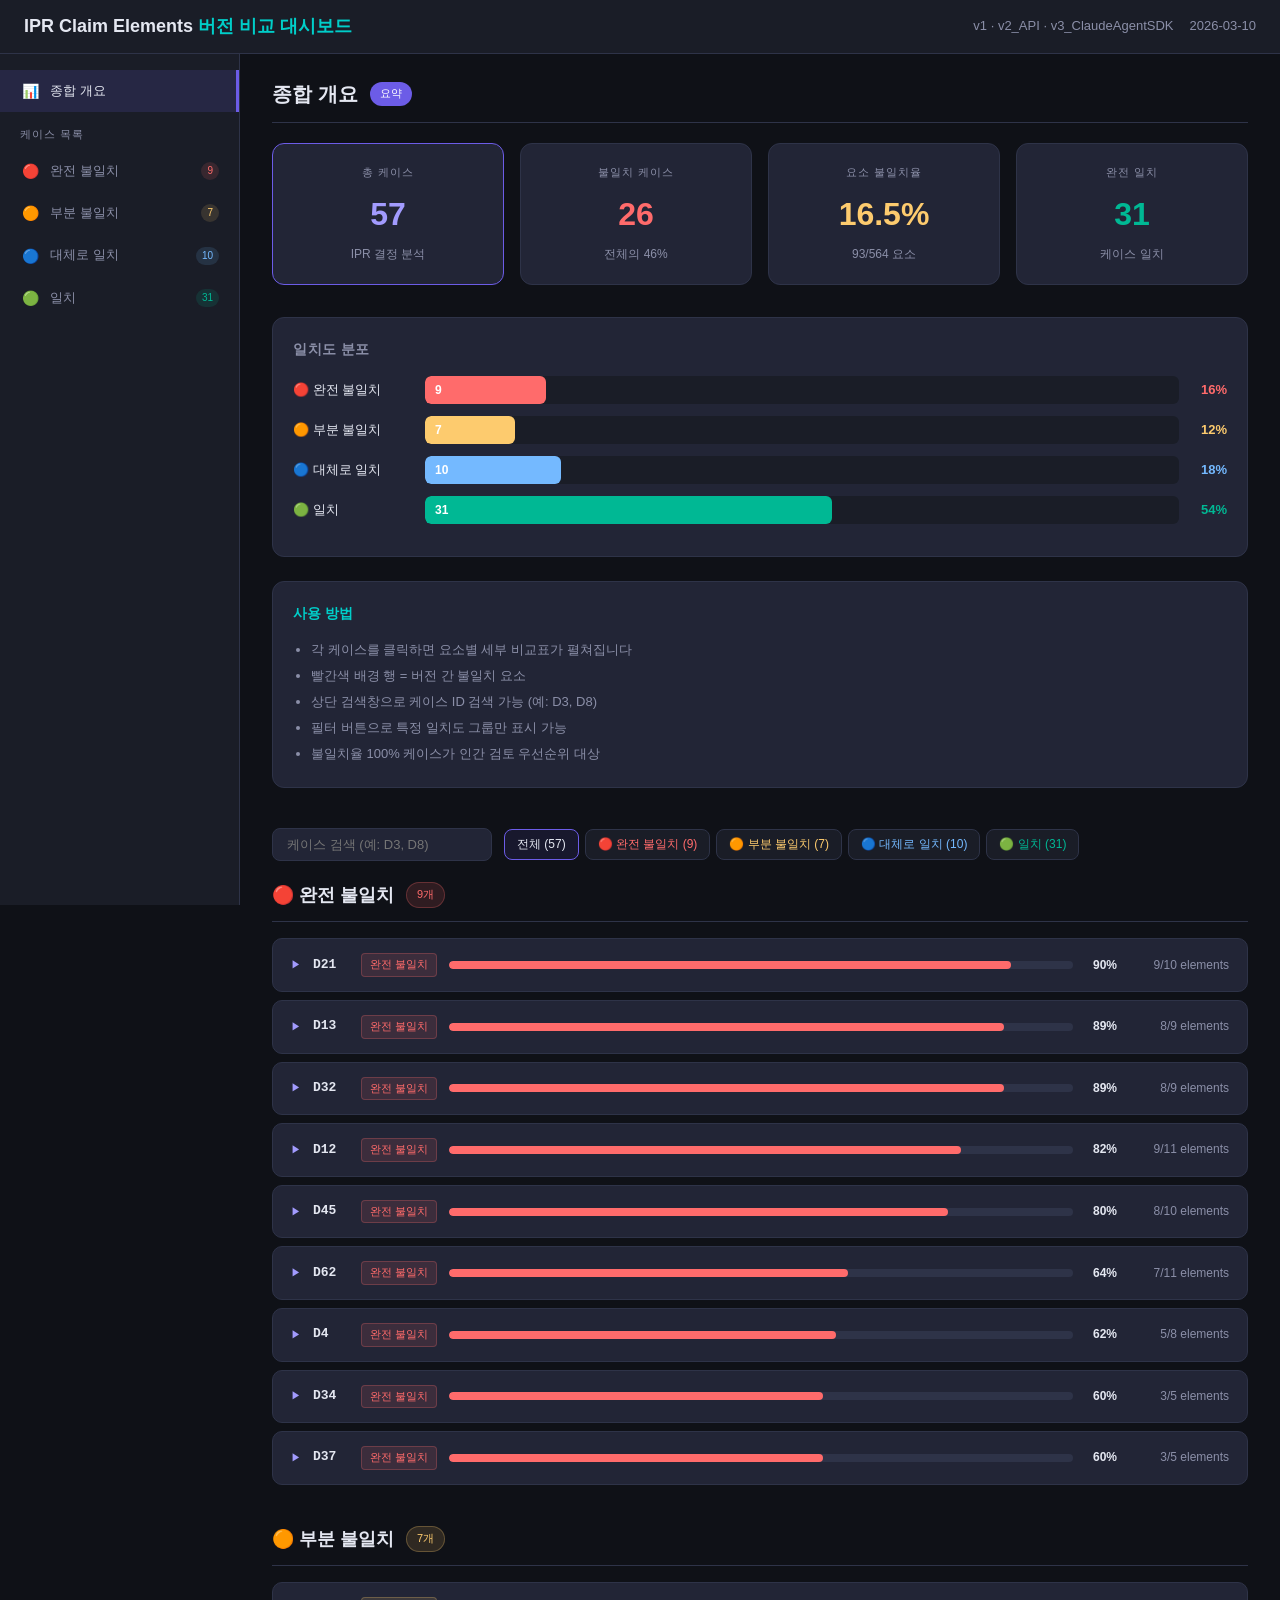
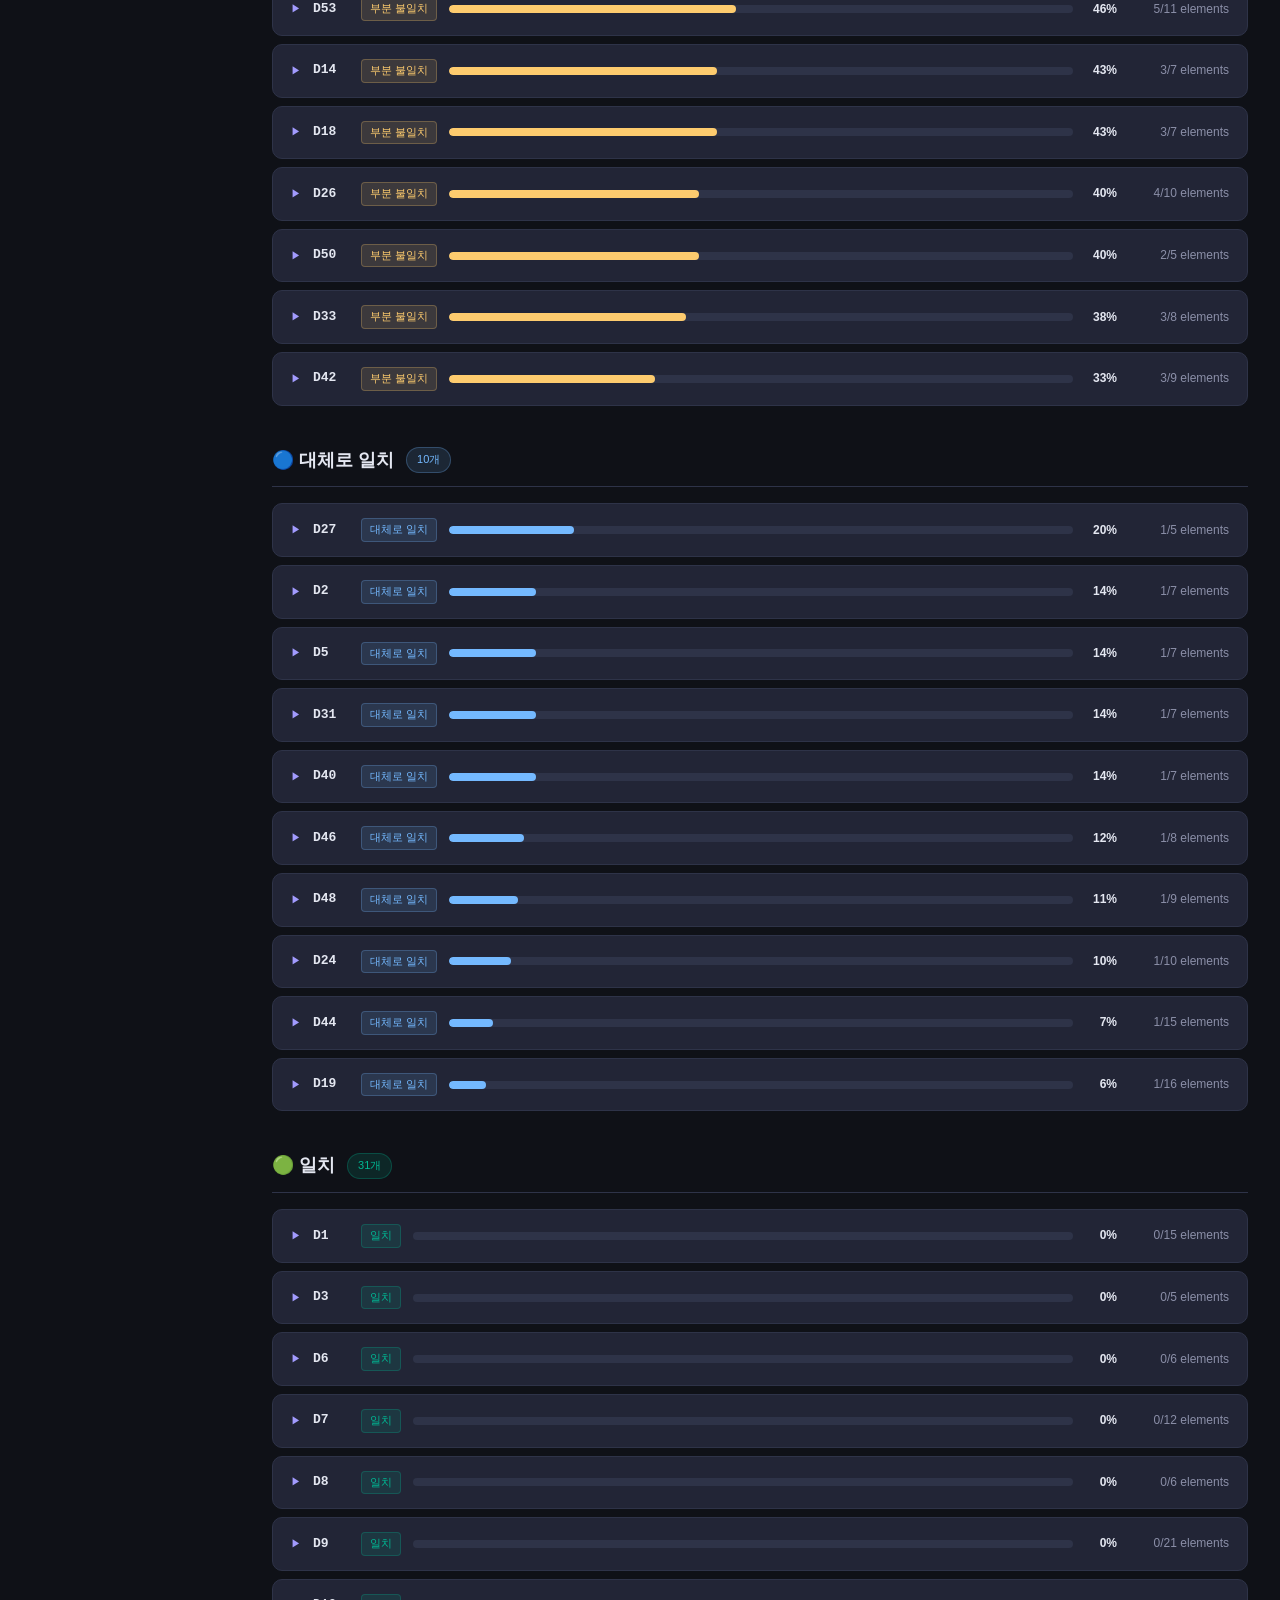
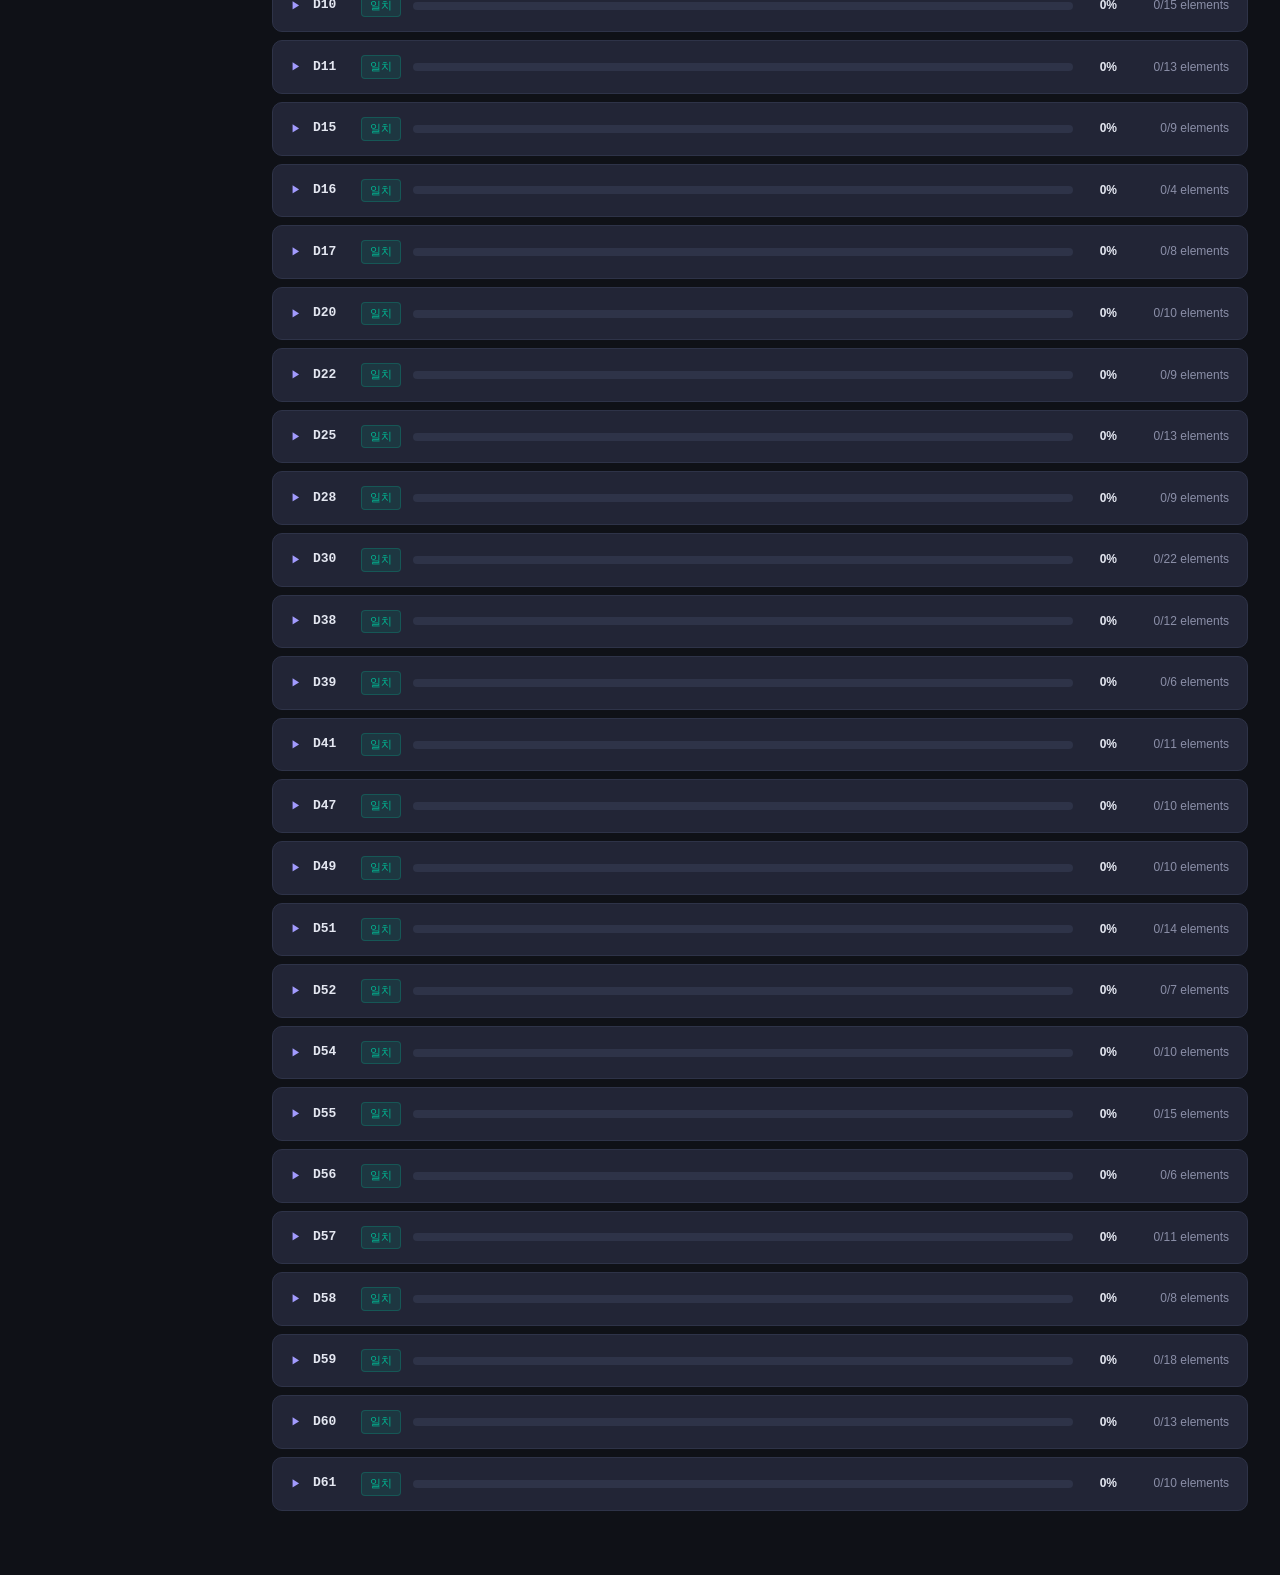
==== commit 1c906e50: "fix: normalize Korean/English determination equivalents before comparing 미판단=not_reached, 명시적 개시=dis" ====
--- a/landing-page/ipr-comparison/index.html
+++ b/landing-page/ipr-comparison/index.html
@@ -65,10 +65,10 @@
 <nav class="sidebar" id="sidebar">
   <a href="#overview" style="margin-bottom:8px"><span class="icon">📊</span> 종합 개요</a>
   <div style="padding:6px 20px;font-size:11px;color:var(--muted);text-transform:uppercase;letter-spacing:1px;margin-top:8px">케이스 목록</div>
-  <a href="#section-inconsistent"><span class="icon">🔴</span> 완전 불일치 <span style="margin-left:auto;background:#ff6b6b22;color:#ff6b6b;font-size:10px;padding:1px 6px;border-radius:10px">32</span></a>
-<a href="#section-partially-inconsistent"><span class="icon">🟠</span> 부분 불일치 <span style="margin-left:auto;background:#fdcb6e22;color:#fdcb6e;font-size:10px;padding:1px 6px;border-radius:10px">11</span></a>
-<a href="#section-mostly-consistent"><span class="icon">🔵</span> 대체로 일치 <span style="margin-left:auto;background:#74b9ff22;color:#74b9ff;font-size:10px;padding:1px 6px;border-radius:10px">5</span></a>
-<a href="#section-consistent"><span class="icon">🟢</span> 일치 <span style="margin-left:auto;background:#00b89422;color:#00b894;font-size:10px;padding:1px 6px;border-radius:10px">9</span></a>
+  <a href="#section-inconsistent"><span class="icon">🔴</span> 완전 불일치 <span style="margin-left:auto;background:#ff6b6b22;color:#ff6b6b;font-size:10px;padding:1px 6px;border-radius:10px">9</span></a>
+<a href="#section-partially-inconsistent"><span class="icon">🟠</span> 부분 불일치 <span style="margin-left:auto;background:#fdcb6e22;color:#fdcb6e;font-size:10px;padding:1px 6px;border-radius:10px">7</span></a>
+<a href="#section-mostly-consistent"><span class="icon">🔵</span> 대체로 일치 <span style="margin-left:auto;background:#74b9ff22;color:#74b9ff;font-size:10px;padding:1px 6px;border-radius:10px">10</span></a>
+<a href="#section-consistent"><span class="icon">🟢</span> 일치 <span style="margin-left:auto;background:#00b89422;color:#00b894;font-size:10px;padding:1px 6px;border-radius:10px">31</span></a>
 
 </nav>
 
@@ -89,17 +89,17 @@
     </div>
     <div class="score-card">
       <div class="label">불일치 케이스</div>
-      <div class="value" style="color:var(--red)">48</div>
-      <div class="sub">전체의 84%</div>
+      <div class="value" style="color:var(--red)">26</div>
+      <div class="sub">전체의 46%</div>
     </div>
     <div class="score-card">
       <div class="label">요소 불일치율</div>
-      <div class="value" style="color:var(--orange)">50.4%</div>
-      <div class="sub">284/564 요소</div>
+      <div class="value" style="color:var(--orange)">16.5%</div>
+      <div class="sub">93/564 요소</div>
     </div>
     <div class="score-card">
       <div class="label">완전 일치</div>
-      <div class="value" style="color:var(--green)">9</div>
+      <div class="value" style="color:var(--green)">31</div>
       <div class="sub">케이스 일치</div>
     </div>
   </div>
@@ -110,27 +110,27 @@
     <div style="display:flex;align-items:center;margin-bottom:12px;gap:12px">
       <div style="width:120px;font-size:13px;flex-shrink:0">🔴 완전 불일치</div>
       <div style="flex:1;height:28px;background:var(--surface);border-radius:6px;overflow:hidden">
-        <div style="width:56%;height:100%;background:#ff6b6b;border-radius:6px;display:flex;align-items:center;padding-left:10px;font-size:12px;font-weight:700;color:#fff">32</div>
-      </div>
-      <span style="width:36px;text-align:right;font-size:13px;font-weight:700;color:#ff6b6b">56%</span>
+        <div style="width:16%;height:100%;background:#ff6b6b;border-radius:6px;display:flex;align-items:center;padding-left:10px;font-size:12px;font-weight:700;color:#fff">9</div>
+      </div>
+      <span style="width:36px;text-align:right;font-size:13px;font-weight:700;color:#ff6b6b">16%</span>
     </div><div style="display:flex;align-items:center;margin-bottom:12px;gap:12px">
       <div style="width:120px;font-size:13px;flex-shrink:0">🟠 부분 불일치</div>
       <div style="flex:1;height:28px;background:var(--surface);border-radius:6px;overflow:hidden">
-        <div style="width:19%;height:100%;background:#fdcb6e;border-radius:6px;display:flex;align-items:center;padding-left:10px;font-size:12px;font-weight:700;color:#fff">11</div>
-      </div>
-      <span style="width:36px;text-align:right;font-size:13px;font-weight:700;color:#fdcb6e">19%</span>
+        <div style="width:12%;height:100%;background:#fdcb6e;border-radius:6px;display:flex;align-items:center;padding-left:10px;font-size:12px;font-weight:700;color:#fff">7</div>
+      </div>
+      <span style="width:36px;text-align:right;font-size:13px;font-weight:700;color:#fdcb6e">12%</span>
     </div><div style="display:flex;align-items:center;margin-bottom:12px;gap:12px">
       <div style="width:120px;font-size:13px;flex-shrink:0">🔵 대체로 일치</div>
       <div style="flex:1;height:28px;background:var(--surface);border-radius:6px;overflow:hidden">
-        <div style="width:9%;height:100%;background:#74b9ff;border-radius:6px;display:flex;align-items:center;padding-left:10px;font-size:12px;font-weight:700;color:#fff">5</div>
-      </div>
-      <span style="width:36px;text-align:right;font-size:13px;font-weight:700;color:#74b9ff">9%</span>
+        <div style="width:18%;height:100%;background:#74b9ff;border-radius:6px;display:flex;align-items:center;padding-left:10px;font-size:12px;font-weight:700;color:#fff">10</div>
+      </div>
+      <span style="width:36px;text-align:right;font-size:13px;font-weight:700;color:#74b9ff">18%</span>
     </div><div style="display:flex;align-items:center;margin-bottom:12px;gap:12px">
       <div style="width:120px;font-size:13px;flex-shrink:0">🟢 일치</div>
       <div style="flex:1;height:28px;background:var(--surface);border-radius:6px;overflow:hidden">
-        <div style="width:16%;height:100%;background:#00b894;border-radius:6px;display:flex;align-items:center;padding-left:10px;font-size:12px;font-weight:700;color:#fff">9</div>
-      </div>
-      <span style="width:36px;text-align:right;font-size:13px;font-weight:700;color:#00b894">16%</span>
+        <div style="width:54%;height:100%;background:#00b894;border-radius:6px;display:flex;align-items:center;padding-left:10px;font-size:12px;font-weight:700;color:#fff">31</div>
+      </div>
+      <span style="width:36px;text-align:right;font-size:13px;font-weight:700;color:#00b894">54%</span>
     </div>
   </div>
 
@@ -152,10 +152,10 @@
   <input type="text" id="searchInput" placeholder="케이스 검색 (예: D3, D8)" oninput="filterCases()">
   <div class="filter-btns">
     <button class="filter-btn active" onclick="setFilter('all',this)">전체 (57)</button>
-    <button class="filter-btn" onclick="setFilter('inconsistent',this)" style="color:#ff6b6b">🔴 완전 불일치 (32)</button>
-    <button class="filter-btn" onclick="setFilter('partially_inconsistent',this)" style="color:#fdcb6e">🟠 부분 불일치 (11)</button>
-    <button class="filter-btn" onclick="setFilter('mostly_consistent',this)" style="color:#74b9ff">🔵 대체로 일치 (5)</button>
-    <button class="filter-btn" onclick="setFilter('consistent',this)" style="color:#00b894">🟢 일치 (9)</button>
+    <button class="filter-btn" onclick="setFilter('inconsistent',this)" style="color:#ff6b6b">🔴 완전 불일치 (9)</button>
+    <button class="filter-btn" onclick="setFilter('partially_inconsistent',this)" style="color:#fdcb6e">🟠 부분 불일치 (7)</button>
+    <button class="filter-btn" onclick="setFilter('mostly_consistent',this)" style="color:#74b9ff">🔵 대체로 일치 (10)</button>
+    <button class="filter-btn" onclick="setFilter('consistent',this)" style="color:#00b894">🟢 일치 (31)</button>
   </div>
 </div>
 
@@ -164,20 +164,20 @@
 <div class="section" id="section-inconsistent" style="margin-bottom:40px;scroll-margin-top:70px">
   <div style="display:flex;align-items:center;gap:12px;margin-bottom:16px;padding-bottom:12px;border-bottom:1px solid #2e3348">
     <h2 style="font-size:18px;font-weight:700">🔴 완전 불일치</h2>
-    <span style="background:#ff6b6b22;color:#ff6b6b;border:1px solid #ff6b6b44;font-size:11px;padding:3px 10px;border-radius:20px">32개</span>
-  </div>
-  <div class="cases-group"><details class="case-row" data-status="inconsistent" data-rate="1.0" data-id="d3">
-  <summary style="padding:14px 18px;cursor:pointer;list-style:none;display:flex;align-items:center;gap:12px">
-    <span style="color:#a29bfe;font-size:10px;transition:transform .2s" class="arrow">▶</span>
-    <span style="font-family:monospace;font-weight:700;color:#e4e7f1;width:36px;flex-shrink:0">D3</span>
+    <span style="background:#ff6b6b22;color:#ff6b6b;border:1px solid #ff6b6b44;font-size:11px;padding:3px 10px;border-radius:20px">9개</span>
+  </div>
+  <div class="cases-group"><details class="case-row" data-status="inconsistent" data-rate="0.9" data-id="d21">
+  <summary style="padding:14px 18px;cursor:pointer;list-style:none;display:flex;align-items:center;gap:12px">
+    <span style="color:#a29bfe;font-size:10px;transition:transform .2s" class="arrow">▶</span>
+    <span style="font-family:monospace;font-weight:700;color:#e4e7f1;width:36px;flex-shrink:0">D21</span>
     <span style="background:rgba(255,107,107,.12);color:#ff6b6b;border:1px solid #ff6b6b40;padding:2px 8px;border-radius:4px;font-size:11px;flex-shrink:0">완전 불일치</span>
     <div style="flex:1;min-width:0"><div style="display:flex;align-items:center;gap:8px">
       <div style="flex:1;height:8px;background:#2e3348;border-radius:4px;overflow:hidden">
-        <div style="width:100%;height:100%;background:#ff6b6b;border-radius:4px"></div>
-      </div>
-      <span style="font-size:12px;color:#e4e7f1;width:36px;text-align:right;font-weight:700">100%</span>
-    </div></div>
-    <span style="font-size:12px;color:#8b8fa8;flex-shrink:0;width:100px;text-align:right">5/5 elements</span>
+        <div style="width:90%;height:100%;background:#ff6b6b;border-radius:4px"></div>
+      </div>
+      <span style="font-size:12px;color:#e4e7f1;width:36px;text-align:right;font-weight:700">90%</span>
+    </div></div>
+    <span style="font-size:12px;color:#8b8fa8;flex-shrink:0;width:100px;text-align:right">9/10 elements</span>
   </summary>
   <div style="padding:0 18px 14px">
     <table style="width:100%;border-collapse:collapse">
@@ -187,89 +187,61 @@
         <th style="padding:8px 12px;color:#8b8fa8;font-size:11px;font-weight:600">Match</th>
       </tr></thead>
       <tbody><tr style="background:rgba(255,107,107,.05)border-bottom:1px solid #2e3348">
-          <td style="padding:8px 12px;font-family:monospace;font-size:12px;color:#a29bfe">[1.1]</td>
-          <td style="padding:8px 12px"><span style="background:rgba(0,184,148,.15);color:#00b894;border:1px solid #00b89440;padding:2px 8px;border-radius:4px;font-size:11px;white-space:nowrap">명시적 개시</span></td><td style="padding:8px 12px"><span style="background:rgba(0,184,148,.15);color:#00b894;border:1px solid #00b89440;padding:2px 8px;border-radius:4px;font-size:11px;white-space:nowrap">disclosed</span></td><td style="padding:8px 12px"><span style="background:rgba(0,184,148,.15);color:#00b894;border:1px solid #00b89440;padding:2px 8px;border-radius:4px;font-size:11px;white-space:nowrap">disclosed</span></td>
-          <td style="padding:8px 12px"><span style="color:#ff6b6b;font-size:11px">✗</span></td>
-        </tr><tr style="background:rgba(255,107,107,.05)border-bottom:1px solid #2e3348">
-          <td style="padding:8px 12px;font-family:monospace;font-size:12px;color:#a29bfe">[1.2]</td>
-          <td style="padding:8px 12px"><span style="background:rgba(0,184,148,.15);color:#00b894;border:1px solid #00b89440;padding:2px 8px;border-radius:4px;font-size:11px;white-space:nowrap">명시적 개시</span></td><td style="padding:8px 12px"><span style="background:rgba(0,184,148,.15);color:#00b894;border:1px solid #00b89440;padding:2px 8px;border-radius:4px;font-size:11px;white-space:nowrap">disclosed</span></td><td style="padding:8px 12px"><span style="background:rgba(0,184,148,.15);color:#00b894;border:1px solid #00b89440;padding:2px 8px;border-radius:4px;font-size:11px;white-space:nowrap">disclosed</span></td>
-          <td style="padding:8px 12px"><span style="color:#ff6b6b;font-size:11px">✗</span></td>
-        </tr><tr style="background:rgba(255,107,107,.05)border-bottom:1px solid #2e3348">
-          <td style="padding:8px 12px;font-family:monospace;font-size:12px;color:#a29bfe">[1.3]</td>
-          <td style="padding:8px 12px"><span style="background:rgba(0,184,148,.15);color:#00b894;border:1px solid #00b89440;padding:2px 8px;border-radius:4px;font-size:11px;white-space:nowrap">명시적 개시</span></td><td style="padding:8px 12px"><span style="background:rgba(0,184,148,.15);color:#00b894;border:1px solid #00b89440;padding:2px 8px;border-radius:4px;font-size:11px;white-space:nowrap">disclosed</span></td><td style="padding:8px 12px"><span style="background:rgba(0,184,148,.15);color:#00b894;border:1px solid #00b89440;padding:2px 8px;border-radius:4px;font-size:11px;white-space:nowrap">disclosed</span></td>
-          <td style="padding:8px 12px"><span style="color:#ff6b6b;font-size:11px">✗</span></td>
-        </tr><tr style="background:rgba(255,107,107,.05)border-bottom:1px solid #2e3348">
-          <td style="padding:8px 12px;font-family:monospace;font-size:12px;color:#a29bfe">[1.4]</td>
-          <td style="padding:8px 12px"><span style="background:rgba(0,184,148,.15);color:#00b894;border:1px solid #00b89440;padding:2px 8px;border-radius:4px;font-size:11px;white-space:nowrap">명시적 개시</span></td><td style="padding:8px 12px"><span style="background:rgba(0,184,148,.15);color:#00b894;border:1px solid #00b89440;padding:2px 8px;border-radius:4px;font-size:11px;white-space:nowrap">disclosed</span></td><td style="padding:8px 12px"><span style="background:rgba(0,184,148,.15);color:#00b894;border:1px solid #00b89440;padding:2px 8px;border-radius:4px;font-size:11px;white-space:nowrap">disclosed</span></td>
-          <td style="padding:8px 12px"><span style="color:#ff6b6b;font-size:11px">✗</span></td>
-        </tr><tr style="background:rgba(255,107,107,.05)border-bottom:1px solid #2e3348">
-          <td style="padding:8px 12px;font-family:monospace;font-size:12px;color:#a29bfe">[1.5]</td>
-          <td style="padding:8px 12px"><span style="background:rgba(0,184,148,.15);color:#00b894;border:1px solid #00b89440;padding:2px 8px;border-radius:4px;font-size:11px;white-space:nowrap">명시적 개시</span></td><td style="padding:8px 12px"><span style="background:rgba(0,184,148,.15);color:#00b894;border:1px solid #00b89440;padding:2px 8px;border-radius:4px;font-size:11px;white-space:nowrap">disclosed</span></td><td style="padding:8px 12px"><span style="background:rgba(0,184,148,.15);color:#00b894;border:1px solid #00b89440;padding:2px 8px;border-radius:4px;font-size:11px;white-space:nowrap">disclosed</span></td>
-          <td style="padding:8px 12px"><span style="color:#ff6b6b;font-size:11px">✗</span></td>
-        </tr></tbody>
-    </table>
-  </div>
-</details>
-<details class="case-row" data-status="inconsistent" data-rate="1.0" data-id="d8">
-  <summary style="padding:14px 18px;cursor:pointer;list-style:none;display:flex;align-items:center;gap:12px">
-    <span style="color:#a29bfe;font-size:10px;transition:transform .2s" class="arrow">▶</span>
-    <span style="font-family:monospace;font-weight:700;color:#e4e7f1;width:36px;flex-shrink:0">D8</span>
-    <span style="background:rgba(255,107,107,.12);color:#ff6b6b;border:1px solid #ff6b6b40;padding:2px 8px;border-radius:4px;font-size:11px;flex-shrink:0">완전 불일치</span>
-    <div style="flex:1;min-width:0"><div style="display:flex;align-items:center;gap:8px">
-      <div style="flex:1;height:8px;background:#2e3348;border-radius:4px;overflow:hidden">
-        <div style="width:100%;height:100%;background:#ff6b6b;border-radius:4px"></div>
-      </div>
-      <span style="font-size:12px;color:#e4e7f1;width:36px;text-align:right;font-weight:700">100%</span>
-    </div></div>
-    <span style="font-size:12px;color:#8b8fa8;flex-shrink:0;width:100px;text-align:right">6/6 elements</span>
-  </summary>
-  <div style="padding:0 18px 14px">
-    <table style="width:100%;border-collapse:collapse">
-      <thead><tr style="border-bottom:2px solid #2e3348">
-        <th style="padding:8px 12px;color:#8b8fa8;font-size:11px;font-weight:600;text-transform:uppercase;letter-spacing:.5px;text-align:left">Element</th>
-        <th style="padding:8px 12px;color:#8b8fa8;font-size:11px;font-weight:600;text-transform:uppercase;letter-spacing:.5px">v1</th><th style="padding:8px 12px;color:#8b8fa8;font-size:11px;font-weight:600;text-transform:uppercase;letter-spacing:.5px">v2_API</th><th style="padding:8px 12px;color:#8b8fa8;font-size:11px;font-weight:600;text-transform:uppercase;letter-spacing:.5px">v3_ClaudeAgentSDK</th>
-        <th style="padding:8px 12px;color:#8b8fa8;font-size:11px;font-weight:600">Match</th>
-      </tr></thead>
-      <tbody><tr style="background:rgba(255,107,107,.05)border-bottom:1px solid #2e3348">
-          <td style="padding:8px 12px;font-family:monospace;font-size:12px;color:#a29bfe">[1a]</td>
-          <td style="padding:8px 12px"><span style="background:rgba(0,184,148,.15);color:#00b894;border:1px solid #00b89440;padding:2px 8px;border-radius:4px;font-size:11px;white-space:nowrap">명시적 개시</span></td><td style="padding:8px 12px"><span style="background:rgba(0,184,148,.15);color:#00b894;border:1px solid #00b89440;padding:2px 8px;border-radius:4px;font-size:11px;white-space:nowrap">disclosed</span></td><td style="padding:8px 12px"><span style="background:rgba(0,184,148,.15);color:#00b894;border:1px solid #00b89440;padding:2px 8px;border-radius:4px;font-size:11px;white-space:nowrap">disclosed</span></td>
-          <td style="padding:8px 12px"><span style="color:#ff6b6b;font-size:11px">✗</span></td>
-        </tr><tr style="background:rgba(255,107,107,.05)border-bottom:1px solid #2e3348">
-          <td style="padding:8px 12px;font-family:monospace;font-size:12px;color:#a29bfe">[1b]</td>
-          <td style="padding:8px 12px"><span style="background:rgba(0,184,148,.15);color:#00b894;border:1px solid #00b89440;padding:2px 8px;border-radius:4px;font-size:11px;white-space:nowrap">명시적 개시</span></td><td style="padding:8px 12px"><span style="background:rgba(0,184,148,.15);color:#00b894;border:1px solid #00b89440;padding:2px 8px;border-radius:4px;font-size:11px;white-space:nowrap">disclosed</span></td><td style="padding:8px 12px"><span style="background:rgba(0,184,148,.15);color:#00b894;border:1px solid #00b89440;padding:2px 8px;border-radius:4px;font-size:11px;white-space:nowrap">disclosed</span></td>
-          <td style="padding:8px 12px"><span style="color:#ff6b6b;font-size:11px">✗</span></td>
-        </tr><tr style="background:rgba(255,107,107,.05)border-bottom:1px solid #2e3348">
-          <td style="padding:8px 12px;font-family:monospace;font-size:12px;color:#a29bfe">[1c]</td>
-          <td style="padding:8px 12px"><span style="background:rgba(0,184,148,.15);color:#00b894;border:1px solid #00b89440;padding:2px 8px;border-radius:4px;font-size:11px;white-space:nowrap">명시적 개시</span></td><td style="padding:8px 12px"><span style="background:rgba(0,184,148,.15);color:#00b894;border:1px solid #00b89440;padding:2px 8px;border-radius:4px;font-size:11px;white-space:nowrap">disclosed</span></td><td style="padding:8px 12px"><span style="background:rgba(0,184,148,.15);color:#00b894;border:1px solid #00b89440;padding:2px 8px;border-radius:4px;font-size:11px;white-space:nowrap">disclosed</span></td>
-          <td style="padding:8px 12px"><span style="color:#ff6b6b;font-size:11px">✗</span></td>
-        </tr><tr style="background:rgba(255,107,107,.05)border-bottom:1px solid #2e3348">
-          <td style="padding:8px 12px;font-family:monospace;font-size:12px;color:#a29bfe">[1d]</td>
-          <td style="padding:8px 12px"><span style="background:rgba(0,184,148,.15);color:#00b894;border:1px solid #00b89440;padding:2px 8px;border-radius:4px;font-size:11px;white-space:nowrap">명시적 개시</span></td><td style="padding:8px 12px"><span style="background:rgba(0,184,148,.15);color:#00b894;border:1px solid #00b89440;padding:2px 8px;border-radius:4px;font-size:11px;white-space:nowrap">disclosed</span></td><td style="padding:8px 12px"><span style="background:rgba(0,184,148,.15);color:#00b894;border:1px solid #00b89440;padding:2px 8px;border-radius:4px;font-size:11px;white-space:nowrap">disclosed</span></td>
-          <td style="padding:8px 12px"><span style="color:#ff6b6b;font-size:11px">✗</span></td>
-        </tr><tr style="background:rgba(255,107,107,.05)border-bottom:1px solid #2e3348">
-          <td style="padding:8px 12px;font-family:monospace;font-size:12px;color:#a29bfe">[1e]</td>
-          <td style="padding:8px 12px"><span style="background:rgba(0,184,148,.15);color:#00b894;border:1px solid #00b89440;padding:2px 8px;border-radius:4px;font-size:11px;white-space:nowrap">명시적 개시</span></td><td style="padding:8px 12px"><span style="background:rgba(0,184,148,.15);color:#00b894;border:1px solid #00b89440;padding:2px 8px;border-radius:4px;font-size:11px;white-space:nowrap">disclosed</span></td><td style="padding:8px 12px"><span style="background:rgba(0,184,148,.15);color:#00b894;border:1px solid #00b89440;padding:2px 8px;border-radius:4px;font-size:11px;white-space:nowrap">disclosed</span></td>
-          <td style="padding:8px 12px"><span style="color:#ff6b6b;font-size:11px">✗</span></td>
-        </tr><tr style="background:rgba(255,107,107,.05)border-bottom:1px solid #2e3348">
-          <td style="padding:8px 12px;font-family:monospace;font-size:12px;color:#a29bfe">[preamble]</td>
-          <td style="padding:8px 12px"><span style="background:rgba(0,184,148,.15);color:#00b894;border:1px solid #00b89440;padding:2px 8px;border-radius:4px;font-size:11px;white-space:nowrap">명시적 개시</span></td><td style="padding:8px 12px"><span style="background:rgba(0,184,148,.15);color:#00b894;border:1px solid #00b89440;padding:2px 8px;border-radius:4px;font-size:11px;white-space:nowrap">disclosed</span></td><td style="padding:8px 12px"><span style="background:rgba(0,184,148,.15);color:#00b894;border:1px solid #00b89440;padding:2px 8px;border-radius:4px;font-size:11px;white-space:nowrap">disclosed</span></td>
-          <td style="padding:8px 12px"><span style="color:#ff6b6b;font-size:11px">✗</span></td>
-        </tr></tbody>
-    </table>
-  </div>
-</details>
-<details class="case-row" data-status="inconsistent" data-rate="1.0" data-id="d13">
+          <td style="padding:8px 12px;font-family:monospace;font-size:12px;color:#a29bfe">[4a]</td>
+          <td style="padding:8px 12px"><span style="background:rgba(139,143,168,.15);color:#8b8fa8;border:1px solid #8b8fa840;padding:2px 8px;border-radius:4px;font-size:11px;white-space:nowrap">미판단</span></td><td style="padding:8px 12px"><span style="background:rgba(255,107,107,.15);color:#ff6b6b;border:1px solid #ff6b6b40;padding:2px 8px;border-radius:4px;font-size:11px;white-space:nowrap">not_disclosed</span></td><td style="padding:8px 12px"><span style="background:rgba(139,143,168,.15);color:#8b8fa8;border:1px solid #8b8fa840;padding:2px 8px;border-radius:4px;font-size:11px;white-space:nowrap">not_reached</span></td>
+          <td style="padding:8px 12px"><span style="color:#ff6b6b;font-size:11px">✗</span></td>
+        </tr><tr style="background:rgba(255,107,107,.05)border-bottom:1px solid #2e3348">
+          <td style="padding:8px 12px;font-family:monospace;font-size:12px;color:#a29bfe">[4b]</td>
+          <td style="padding:8px 12px"><span style="background:rgba(139,143,168,.15);color:#8b8fa8;border:1px solid #8b8fa840;padding:2px 8px;border-radius:4px;font-size:11px;white-space:nowrap">미판단</span></td><td style="padding:8px 12px"><span style="background:rgba(255,107,107,.15);color:#ff6b6b;border:1px solid #ff6b6b40;padding:2px 8px;border-radius:4px;font-size:11px;white-space:nowrap">not_disclosed</span></td><td style="padding:8px 12px"><span style="background:rgba(139,143,168,.15);color:#8b8fa8;border:1px solid #8b8fa840;padding:2px 8px;border-radius:4px;font-size:11px;white-space:nowrap">not_reached</span></td>
+          <td style="padding:8px 12px"><span style="color:#ff6b6b;font-size:11px">✗</span></td>
+        </tr><tr style="background:rgba(255,107,107,.05)border-bottom:1px solid #2e3348">
+          <td style="padding:8px 12px;font-family:monospace;font-size:12px;color:#a29bfe">[4c]</td>
+          <td style="padding:8px 12px"><span style="background:rgba(139,143,168,.15);color:#8b8fa8;border:1px solid #8b8fa840;padding:2px 8px;border-radius:4px;font-size:11px;white-space:nowrap">미판단</span></td><td style="padding:8px 12px"><span style="background:rgba(255,107,107,.15);color:#ff6b6b;border:1px solid #ff6b6b40;padding:2px 8px;border-radius:4px;font-size:11px;white-space:nowrap">not_disclosed</span></td><td style="padding:8px 12px"><span style="background:rgba(139,143,168,.15);color:#8b8fa8;border:1px solid #8b8fa840;padding:2px 8px;border-radius:4px;font-size:11px;white-space:nowrap">not_reached</span></td>
+          <td style="padding:8px 12px"><span style="color:#ff6b6b;font-size:11px">✗</span></td>
+        </tr><tr style="background:rgba(255,107,107,.05)border-bottom:1px solid #2e3348">
+          <td style="padding:8px 12px;font-family:monospace;font-size:12px;color:#a29bfe">[4d]</td>
+          <td style="padding:8px 12px"><span style="background:rgba(139,143,168,.15);color:#8b8fa8;border:1px solid #8b8fa840;padding:2px 8px;border-radius:4px;font-size:11px;white-space:nowrap">미판단</span></td><td style="padding:8px 12px"><span style="background:rgba(255,107,107,.15);color:#ff6b6b;border:1px solid #ff6b6b40;padding:2px 8px;border-radius:4px;font-size:11px;white-space:nowrap">not_disclosed</span></td><td style="padding:8px 12px"><span style="background:rgba(139,143,168,.15);color:#8b8fa8;border:1px solid #8b8fa840;padding:2px 8px;border-radius:4px;font-size:11px;white-space:nowrap">not_reached</span></td>
+          <td style="padding:8px 12px"><span style="color:#ff6b6b;font-size:11px">✗</span></td>
+        </tr><tr style="background:rgba(255,107,107,.05)border-bottom:1px solid #2e3348">
+          <td style="padding:8px 12px;font-family:monospace;font-size:12px;color:#a29bfe">[4e]</td>
+          <td style="padding:8px 12px"><span style="background:rgba(139,143,168,.15);color:#8b8fa8;border:1px solid #8b8fa840;padding:2px 8px;border-radius:4px;font-size:11px;white-space:nowrap">미판단</span></td><td style="padding:8px 12px"><span style="background:rgba(255,107,107,.15);color:#ff6b6b;border:1px solid #ff6b6b40;padding:2px 8px;border-radius:4px;font-size:11px;white-space:nowrap">not_disclosed</span></td><td style="padding:8px 12px"><span style="background:rgba(139,143,168,.15);color:#8b8fa8;border:1px solid #8b8fa840;padding:2px 8px;border-radius:4px;font-size:11px;white-space:nowrap">not_reached</span></td>
+          <td style="padding:8px 12px"><span style="color:#ff6b6b;font-size:11px">✗</span></td>
+        </tr><tr style="border-bottom:1px solid #2e3348">
+          <td style="padding:8px 12px;font-family:monospace;font-size:12px;color:#a29bfe">[4f]</td>
+          <td style="padding:8px 12px"><span style="background:rgba(139,143,168,.15);color:#8b8fa8;border:1px solid #8b8fa840;padding:2px 8px;border-radius:4px;font-size:11px;white-space:nowrap">전부 미개시</span></td><td style="padding:8px 12px"><span style="background:rgba(255,107,107,.15);color:#ff6b6b;border:1px solid #ff6b6b40;padding:2px 8px;border-radius:4px;font-size:11px;white-space:nowrap">not_disclosed</span></td><td style="padding:8px 12px"><span style="background:rgba(255,107,107,.15);color:#ff6b6b;border:1px solid #ff6b6b40;padding:2px 8px;border-radius:4px;font-size:11px;white-space:nowrap">not_disclosed</span></td>
+          <td style="padding:8px 12px"><span style="color:#00b894;font-size:11px">✓</span></td>
+        </tr><tr style="background:rgba(255,107,107,.05)border-bottom:1px solid #2e3348">
+          <td style="padding:8px 12px;font-family:monospace;font-size:12px;color:#a29bfe">[4g]</td>
+          <td style="padding:8px 12px"><span style="background:rgba(139,143,168,.15);color:#8b8fa8;border:1px solid #8b8fa840;padding:2px 8px;border-radius:4px;font-size:11px;white-space:nowrap">미판단</span></td><td style="padding:8px 12px"><span style="background:rgba(255,107,107,.15);color:#ff6b6b;border:1px solid #ff6b6b40;padding:2px 8px;border-radius:4px;font-size:11px;white-space:nowrap">not_disclosed</span></td><td style="padding:8px 12px"><span style="background:rgba(139,143,168,.15);color:#8b8fa8;border:1px solid #8b8fa840;padding:2px 8px;border-radius:4px;font-size:11px;white-space:nowrap">not_reached</span></td>
+          <td style="padding:8px 12px"><span style="color:#ff6b6b;font-size:11px">✗</span></td>
+        </tr><tr style="background:rgba(255,107,107,.05)border-bottom:1px solid #2e3348">
+          <td style="padding:8px 12px;font-family:monospace;font-size:12px;color:#a29bfe">[4h]</td>
+          <td style="padding:8px 12px"><span style="background:rgba(139,143,168,.15);color:#8b8fa8;border:1px solid #8b8fa840;padding:2px 8px;border-radius:4px;font-size:11px;white-space:nowrap">미판단</span></td><td style="padding:8px 12px"><span style="background:rgba(255,107,107,.15);color:#ff6b6b;border:1px solid #ff6b6b40;padding:2px 8px;border-radius:4px;font-size:11px;white-space:nowrap">not_disclosed</span></td><td style="padding:8px 12px"><span style="background:rgba(139,143,168,.15);color:#8b8fa8;border:1px solid #8b8fa840;padding:2px 8px;border-radius:4px;font-size:11px;white-space:nowrap">not_reached</span></td>
+          <td style="padding:8px 12px"><span style="color:#ff6b6b;font-size:11px">✗</span></td>
+        </tr><tr style="background:rgba(255,107,107,.05)border-bottom:1px solid #2e3348">
+          <td style="padding:8px 12px;font-family:monospace;font-size:12px;color:#a29bfe">[4i]</td>
+          <td style="padding:8px 12px"><span style="background:rgba(139,143,168,.15);color:#8b8fa8;border:1px solid #8b8fa840;padding:2px 8px;border-radius:4px;font-size:11px;white-space:nowrap">미판단</span></td><td style="padding:8px 12px"><span style="background:rgba(255,107,107,.15);color:#ff6b6b;border:1px solid #ff6b6b40;padding:2px 8px;border-radius:4px;font-size:11px;white-space:nowrap">not_disclosed</span></td><td style="padding:8px 12px"><span style="background:rgba(139,143,168,.15);color:#8b8fa8;border:1px solid #8b8fa840;padding:2px 8px;border-radius:4px;font-size:11px;white-space:nowrap">not_reached</span></td>
+          <td style="padding:8px 12px"><span style="color:#ff6b6b;font-size:11px">✗</span></td>
+        </tr><tr style="background:rgba(255,107,107,.05)border-bottom:1px solid #2e3348">
+          <td style="padding:8px 12px;font-family:monospace;font-size:12px;color:#a29bfe">[4pre]</td>
+          <td style="padding:8px 12px"><span style="background:rgba(139,143,168,.15);color:#8b8fa8;border:1px solid #8b8fa840;padding:2px 8px;border-radius:4px;font-size:11px;white-space:nowrap">미판단</span></td><td style="padding:8px 12px"><span style="background:rgba(255,107,107,.15);color:#ff6b6b;border:1px solid #ff6b6b40;padding:2px 8px;border-radius:4px;font-size:11px;white-space:nowrap">not_disclosed</span></td><td style="padding:8px 12px"><span style="background:rgba(139,143,168,.15);color:#8b8fa8;border:1px solid #8b8fa840;padding:2px 8px;border-radius:4px;font-size:11px;white-space:nowrap">not_reached</span></td>
+          <td style="padding:8px 12px"><span style="color:#ff6b6b;font-size:11px">✗</span></td>
+        </tr></tbody>
+    </table>
+  </div>
+</details>
+<details class="case-row" data-status="inconsistent" data-rate="0.889" data-id="d13">
   <summary style="padding:14px 18px;cursor:pointer;list-style:none;display:flex;align-items:center;gap:12px">
     <span style="color:#a29bfe;font-size:10px;transition:transform .2s" class="arrow">▶</span>
     <span style="font-family:monospace;font-weight:700;color:#e4e7f1;width:36px;flex-shrink:0">D13</span>
     <span style="background:rgba(255,107,107,.12);color:#ff6b6b;border:1px solid #ff6b6b40;padding:2px 8px;border-radius:4px;font-size:11px;flex-shrink:0">완전 불일치</span>
     <div style="flex:1;min-width:0"><div style="display:flex;align-items:center;gap:8px">
       <div style="flex:1;height:8px;background:#2e3348;border-radius:4px;overflow:hidden">
-        <div style="width:100%;height:100%;background:#ff6b6b;border-radius:4px"></div>
-      </div>
-      <span style="font-size:12px;color:#e4e7f1;width:36px;text-align:right;font-weight:700">100%</span>
-    </div></div>
-    <span style="font-size:12px;color:#8b8fa8;flex-shrink:0;width:100px;text-align:right">9/9 elements</span>
+        <div style="width:89%;height:100%;background:#ff6b6b;border-radius:4px"></div>
+      </div>
+      <span style="font-size:12px;color:#e4e7f1;width:36px;text-align:right;font-weight:700">89%</span>
+    </div></div>
+    <span style="font-size:12px;color:#8b8fa8;flex-shrink:0;width:100px;text-align:right">8/9 elements</span>
   </summary>
   <div style="padding:0 18px 14px">
     <table style="width:100%;border-collapse:collapse">
@@ -290,10 +262,10 @@
           <td style="padding:8px 12px;font-family:monospace;font-size:12px;color:#a29bfe">[1.C]</td>
           <td style="padding:8px 12px"><span style="background:rgba(139,143,168,.15);color:#8b8fa8;border:1px solid #8b8fa840;padding:2px 8px;border-radius:4px;font-size:11px;white-space:nowrap">묵시/간접적 개시</span></td><td style="padding:8px 12px"><span style="background:rgba(0,184,148,.15);color:#00b894;border:1px solid #00b89440;padding:2px 8px;border-radius:4px;font-size:11px;white-space:nowrap">disclosed</span></td><td style="padding:8px 12px"><span style="background:rgba(0,184,148,.15);color:#00b894;border:1px solid #00b89440;padding:2px 8px;border-radius:4px;font-size:11px;white-space:nowrap">disclosed</span></td>
           <td style="padding:8px 12px"><span style="color:#ff6b6b;font-size:11px">✗</span></td>
-        </tr><tr style="background:rgba(255,107,107,.05)border-bottom:1px solid #2e3348">
+        </tr><tr style="border-bottom:1px solid #2e3348">
           <td style="padding:8px 12px;font-family:monospace;font-size:12px;color:#a29bfe">[1.D]</td>
           <td style="padding:8px 12px"><span style="background:rgba(0,184,148,.15);color:#00b894;border:1px solid #00b89440;padding:2px 8px;border-radius:4px;font-size:11px;white-space:nowrap">명시적 개시</span></td><td style="padding:8px 12px"><span style="background:rgba(0,184,148,.15);color:#00b894;border:1px solid #00b89440;padding:2px 8px;border-radius:4px;font-size:11px;white-space:nowrap">disclosed</span></td><td style="padding:8px 12px"><span style="background:rgba(0,184,148,.15);color:#00b894;border:1px solid #00b89440;padding:2px 8px;border-radius:4px;font-size:11px;white-space:nowrap">disclosed</span></td>
-          <td style="padding:8px 12px"><span style="color:#ff6b6b;font-size:11px">✗</span></td>
+          <td style="padding:8px 12px"><span style="color:#00b894;font-size:11px">✓</span></td>
         </tr><tr style="background:rgba(255,107,107,.05)border-bottom:1px solid #2e3348">
           <td style="padding:8px 12px;font-family:monospace;font-size:12px;color:#a29bfe">[1.E]</td>
           <td style="padding:8px 12px"><span style="background:rgba(139,143,168,.15);color:#8b8fa8;border:1px solid #8b8fa840;padding:2px 8px;border-radius:4px;font-size:11px;white-space:nowrap">묵시/간접적 개시</span></td><td style="padding:8px 12px"><span style="background:rgba(0,184,148,.15);color:#00b894;border:1px solid #00b89440;padding:2px 8px;border-radius:4px;font-size:11px;white-space:nowrap">disclosed</span></td><td style="padding:8px 12px"><span style="background:rgba(0,184,148,.15);color:#00b894;border:1px solid #00b89440;padding:2px 8px;border-radius:4px;font-size:11px;white-space:nowrap">disclosed</span></td>
@@ -318,234 +290,18 @@
     </table>
   </div>
 </details>
-<details class="case-row" data-status="inconsistent" data-rate="1.0" data-id="d15">
-  <summary style="padding:14px 18px;cursor:pointer;list-style:none;display:flex;align-items:center;gap:12px">
-    <span style="color:#a29bfe;font-size:10px;transition:transform .2s" class="arrow">▶</span>
-    <span style="font-family:monospace;font-weight:700;color:#e4e7f1;width:36px;flex-shrink:0">D15</span>
-    <span style="background:rgba(255,107,107,.12);color:#ff6b6b;border:1px solid #ff6b6b40;padding:2px 8px;border-radius:4px;font-size:11px;flex-shrink:0">완전 불일치</span>
-    <div style="flex:1;min-width:0"><div style="display:flex;align-items:center;gap:8px">
-      <div style="flex:1;height:8px;background:#2e3348;border-radius:4px;overflow:hidden">
-        <div style="width:100%;height:100%;background:#ff6b6b;border-radius:4px"></div>
-      </div>
-      <span style="font-size:12px;color:#e4e7f1;width:36px;text-align:right;font-weight:700">100%</span>
-    </div></div>
-    <span style="font-size:12px;color:#8b8fa8;flex-shrink:0;width:100px;text-align:right">9/9 elements</span>
-  </summary>
-  <div style="padding:0 18px 14px">
-    <table style="width:100%;border-collapse:collapse">
-      <thead><tr style="border-bottom:2px solid #2e3348">
-        <th style="padding:8px 12px;color:#8b8fa8;font-size:11px;font-weight:600;text-transform:uppercase;letter-spacing:.5px;text-align:left">Element</th>
-        <th style="padding:8px 12px;color:#8b8fa8;font-size:11px;font-weight:600;text-transform:uppercase;letter-spacing:.5px">v1</th><th style="padding:8px 12px;color:#8b8fa8;font-size:11px;font-weight:600;text-transform:uppercase;letter-spacing:.5px">v2_API</th><th style="padding:8px 12px;color:#8b8fa8;font-size:11px;font-weight:600;text-transform:uppercase;letter-spacing:.5px">v3_ClaudeAgentSDK</th>
-        <th style="padding:8px 12px;color:#8b8fa8;font-size:11px;font-weight:600">Match</th>
-      </tr></thead>
-      <tbody><tr style="background:rgba(255,107,107,.05)border-bottom:1px solid #2e3348">
-          <td style="padding:8px 12px;font-family:monospace;font-size:12px;color:#a29bfe">[15.A]</td>
-          <td style="padding:8px 12px"><span style="background:rgba(0,184,148,.15);color:#00b894;border:1px solid #00b89440;padding:2px 8px;border-radius:4px;font-size:11px;white-space:nowrap">명시적 개시</span></td><td style="padding:8px 12px"><span style="background:rgba(0,184,148,.15);color:#00b894;border:1px solid #00b89440;padding:2px 8px;border-radius:4px;font-size:11px;white-space:nowrap">disclosed</span></td><td style="padding:8px 12px"><span style="background:rgba(0,184,148,.15);color:#00b894;border:1px solid #00b89440;padding:2px 8px;border-radius:4px;font-size:11px;white-space:nowrap">disclosed</span></td>
-          <td style="padding:8px 12px"><span style="color:#ff6b6b;font-size:11px">✗</span></td>
-        </tr><tr style="background:rgba(255,107,107,.05)border-bottom:1px solid #2e3348">
-          <td style="padding:8px 12px;font-family:monospace;font-size:12px;color:#a29bfe">[15.B]</td>
-          <td style="padding:8px 12px"><span style="background:rgba(0,184,148,.15);color:#00b894;border:1px solid #00b89440;padding:2px 8px;border-radius:4px;font-size:11px;white-space:nowrap">명시적 개시</span></td><td style="padding:8px 12px"><span style="background:rgba(0,184,148,.15);color:#00b894;border:1px solid #00b89440;padding:2px 8px;border-radius:4px;font-size:11px;white-space:nowrap">disclosed</span></td><td style="padding:8px 12px"><span style="background:rgba(0,184,148,.15);color:#00b894;border:1px solid #00b89440;padding:2px 8px;border-radius:4px;font-size:11px;white-space:nowrap">disclosed</span></td>
-          <td style="padding:8px 12px"><span style="color:#ff6b6b;font-size:11px">✗</span></td>
-        </tr><tr style="background:rgba(255,107,107,.05)border-bottom:1px solid #2e3348">
-          <td style="padding:8px 12px;font-family:monospace;font-size:12px;color:#a29bfe">[15.C]</td>
-          <td style="padding:8px 12px"><span style="background:rgba(0,184,148,.15);color:#00b894;border:1px solid #00b89440;padding:2px 8px;border-radius:4px;font-size:11px;white-space:nowrap">명시적 개시</span></td><td style="padding:8px 12px"><span style="background:rgba(0,184,148,.15);color:#00b894;border:1px solid #00b89440;padding:2px 8px;border-radius:4px;font-size:11px;white-space:nowrap">disclosed</span></td><td style="padding:8px 12px"><span style="background:rgba(0,184,148,.15);color:#00b894;border:1px solid #00b89440;padding:2px 8px;border-radius:4px;font-size:11px;white-space:nowrap">disclosed</span></td>
-          <td style="padding:8px 12px"><span style="color:#ff6b6b;font-size:11px">✗</span></td>
-        </tr><tr style="background:rgba(255,107,107,.05)border-bottom:1px solid #2e3348">
-          <td style="padding:8px 12px;font-family:monospace;font-size:12px;color:#a29bfe">[15.D]</td>
-          <td style="padding:8px 12px"><span style="background:rgba(0,184,148,.15);color:#00b894;border:1px solid #00b89440;padding:2px 8px;border-radius:4px;font-size:11px;white-space:nowrap">명시적 개시</span></td><td style="padding:8px 12px"><span style="background:rgba(0,184,148,.15);color:#00b894;border:1px solid #00b89440;padding:2px 8px;border-radius:4px;font-size:11px;white-space:nowrap">disclosed</span></td><td style="padding:8px 12px"><span style="background:rgba(0,184,148,.15);color:#00b894;border:1px solid #00b89440;padding:2px 8px;border-radius:4px;font-size:11px;white-space:nowrap">disclosed</span></td>
-          <td style="padding:8px 12px"><span style="color:#ff6b6b;font-size:11px">✗</span></td>
-        </tr><tr style="background:rgba(255,107,107,.05)border-bottom:1px solid #2e3348">
-          <td style="padding:8px 12px;font-family:monospace;font-size:12px;color:#a29bfe">[15.E]</td>
-          <td style="padding:8px 12px"><span style="background:rgba(0,184,148,.15);color:#00b894;border:1px solid #00b89440;padding:2px 8px;border-radius:4px;font-size:11px;white-space:nowrap">명시적 개시</span></td><td style="padding:8px 12px"><span style="background:rgba(0,184,148,.15);color:#00b894;border:1px solid #00b89440;padding:2px 8px;border-radius:4px;font-size:11px;white-space:nowrap">disclosed</span></td><td style="padding:8px 12px"><span style="background:rgba(0,184,148,.15);color:#00b894;border:1px solid #00b89440;padding:2px 8px;border-radius:4px;font-size:11px;white-space:nowrap">disclosed</span></td>
-          <td style="padding:8px 12px"><span style="color:#ff6b6b;font-size:11px">✗</span></td>
-        </tr><tr style="background:rgba(255,107,107,.05)border-bottom:1px solid #2e3348">
-          <td style="padding:8px 12px;font-family:monospace;font-size:12px;color:#a29bfe">[15.F]</td>
-          <td style="padding:8px 12px"><span style="background:rgba(0,184,148,.15);color:#00b894;border:1px solid #00b89440;padding:2px 8px;border-radius:4px;font-size:11px;white-space:nowrap">명시적 개시</span></td><td style="padding:8px 12px"><span style="background:rgba(0,184,148,.15);color:#00b894;border:1px solid #00b89440;padding:2px 8px;border-radius:4px;font-size:11px;white-space:nowrap">disclosed</span></td><td style="padding:8px 12px"><span style="background:rgba(0,184,148,.15);color:#00b894;border:1px solid #00b89440;padding:2px 8px;border-radius:4px;font-size:11px;white-space:nowrap">disclosed</span></td>
-          <td style="padding:8px 12px"><span style="color:#ff6b6b;font-size:11px">✗</span></td>
-        </tr><tr style="background:rgba(255,107,107,.05)border-bottom:1px solid #2e3348">
-          <td style="padding:8px 12px;font-family:monospace;font-size:12px;color:#a29bfe">[15.G]</td>
-          <td style="padding:8px 12px"><span style="background:rgba(0,184,148,.15);color:#00b894;border:1px solid #00b89440;padding:2px 8px;border-radius:4px;font-size:11px;white-space:nowrap">명시적 개시</span></td><td style="padding:8px 12px"><span style="background:rgba(0,184,148,.15);color:#00b894;border:1px solid #00b89440;padding:2px 8px;border-radius:4px;font-size:11px;white-space:nowrap">disclosed</span></td><td style="padding:8px 12px"><span style="background:rgba(0,184,148,.15);color:#00b894;border:1px solid #00b89440;padding:2px 8px;border-radius:4px;font-size:11px;white-space:nowrap">disclosed</span></td>
-          <td style="padding:8px 12px"><span style="color:#ff6b6b;font-size:11px">✗</span></td>
-        </tr><tr style="background:rgba(255,107,107,.05)border-bottom:1px solid #2e3348">
-          <td style="padding:8px 12px;font-family:monospace;font-size:12px;color:#a29bfe">[15.H]</td>
-          <td style="padding:8px 12px"><span style="background:rgba(0,184,148,.15);color:#00b894;border:1px solid #00b89440;padding:2px 8px;border-radius:4px;font-size:11px;white-space:nowrap">명시적 개시</span></td><td style="padding:8px 12px"><span style="background:rgba(0,184,148,.15);color:#00b894;border:1px solid #00b89440;padding:2px 8px;border-radius:4px;font-size:11px;white-space:nowrap">disclosed</span></td><td style="padding:8px 12px"><span style="background:rgba(0,184,148,.15);color:#00b894;border:1px solid #00b89440;padding:2px 8px;border-radius:4px;font-size:11px;white-space:nowrap">disclosed</span></td>
-          <td style="padding:8px 12px"><span style="color:#ff6b6b;font-size:11px">✗</span></td>
-        </tr><tr style="background:rgba(255,107,107,.05)border-bottom:1px solid #2e3348">
-          <td style="padding:8px 12px;font-family:monospace;font-size:12px;color:#a29bfe">[15.PRE]</td>
-          <td style="padding:8px 12px"><span style="background:rgba(0,184,148,.15);color:#00b894;border:1px solid #00b89440;padding:2px 8px;border-radius:4px;font-size:11px;white-space:nowrap">명시적 개시</span></td><td style="padding:8px 12px"><span style="background:rgba(0,184,148,.15);color:#00b894;border:1px solid #00b89440;padding:2px 8px;border-radius:4px;font-size:11px;white-space:nowrap">disclosed</span></td><td style="padding:8px 12px"><span style="background:rgba(0,184,148,.15);color:#00b894;border:1px solid #00b89440;padding:2px 8px;border-radius:4px;font-size:11px;white-space:nowrap">disclosed</span></td>
-          <td style="padding:8px 12px"><span style="color:#ff6b6b;font-size:11px">✗</span></td>
-        </tr></tbody>
-    </table>
-  </div>
-</details>
-<details class="case-row" data-status="inconsistent" data-rate="1.0" data-id="d16">
-  <summary style="padding:14px 18px;cursor:pointer;list-style:none;display:flex;align-items:center;gap:12px">
-    <span style="color:#a29bfe;font-size:10px;transition:transform .2s" class="arrow">▶</span>
-    <span style="font-family:monospace;font-weight:700;color:#e4e7f1;width:36px;flex-shrink:0">D16</span>
-    <span style="background:rgba(255,107,107,.12);color:#ff6b6b;border:1px solid #ff6b6b40;padding:2px 8px;border-radius:4px;font-size:11px;flex-shrink:0">완전 불일치</span>
-    <div style="flex:1;min-width:0"><div style="display:flex;align-items:center;gap:8px">
-      <div style="flex:1;height:8px;background:#2e3348;border-radius:4px;overflow:hidden">
-        <div style="width:100%;height:100%;background:#ff6b6b;border-radius:4px"></div>
-      </div>
-      <span style="font-size:12px;color:#e4e7f1;width:36px;text-align:right;font-weight:700">100%</span>
-    </div></div>
-    <span style="font-size:12px;color:#8b8fa8;flex-shrink:0;width:100px;text-align:right">4/4 elements</span>
-  </summary>
-  <div style="padding:0 18px 14px">
-    <table style="width:100%;border-collapse:collapse">
-      <thead><tr style="border-bottom:2px solid #2e3348">
-        <th style="padding:8px 12px;color:#8b8fa8;font-size:11px;font-weight:600;text-transform:uppercase;letter-spacing:.5px;text-align:left">Element</th>
-        <th style="padding:8px 12px;color:#8b8fa8;font-size:11px;font-weight:600;text-transform:uppercase;letter-spacing:.5px">v1</th><th style="padding:8px 12px;color:#8b8fa8;font-size:11px;font-weight:600;text-transform:uppercase;letter-spacing:.5px">v2_API</th><th style="padding:8px 12px;color:#8b8fa8;font-size:11px;font-weight:600;text-transform:uppercase;letter-spacing:.5px">v3_ClaudeAgentSDK</th>
-        <th style="padding:8px 12px;color:#8b8fa8;font-size:11px;font-weight:600">Match</th>
-      </tr></thead>
-      <tbody><tr style="background:rgba(255,107,107,.05)border-bottom:1px solid #2e3348">
-          <td style="padding:8px 12px;font-family:monospace;font-size:12px;color:#a29bfe">1[a]</td>
-          <td style="padding:8px 12px"><span style="background:rgba(139,143,168,.15);color:#8b8fa8;border:1px solid #8b8fa840;padding:2px 8px;border-radius:4px;font-size:11px;white-space:nowrap">전부 미개시</span></td><td style="padding:8px 12px"><span style="background:rgba(255,107,107,.15);color:#ff6b6b;border:1px solid #ff6b6b40;padding:2px 8px;border-radius:4px;font-size:11px;white-space:nowrap">not_disclosed</span></td><td style="padding:8px 12px"><span style="background:rgba(255,107,107,.15);color:#ff6b6b;border:1px solid #ff6b6b40;padding:2px 8px;border-radius:4px;font-size:11px;white-space:nowrap">not_disclosed</span></td>
-          <td style="padding:8px 12px"><span style="color:#ff6b6b;font-size:11px">✗</span></td>
-        </tr><tr style="background:rgba(255,107,107,.05)border-bottom:1px solid #2e3348">
-          <td style="padding:8px 12px;font-family:monospace;font-size:12px;color:#a29bfe">1[b]</td>
-          <td style="padding:8px 12px"><span style="background:rgba(139,143,168,.15);color:#8b8fa8;border:1px solid #8b8fa840;padding:2px 8px;border-radius:4px;font-size:11px;white-space:nowrap">전부 미개시</span></td><td style="padding:8px 12px"><span style="background:rgba(255,107,107,.15);color:#ff6b6b;border:1px solid #ff6b6b40;padding:2px 8px;border-radius:4px;font-size:11px;white-space:nowrap">not_disclosed</span></td><td style="padding:8px 12px"><span style="background:rgba(255,107,107,.15);color:#ff6b6b;border:1px solid #ff6b6b40;padding:2px 8px;border-radius:4px;font-size:11px;white-space:nowrap">not_disclosed</span></td>
-          <td style="padding:8px 12px"><span style="color:#ff6b6b;font-size:11px">✗</span></td>
-        </tr><tr style="background:rgba(255,107,107,.05)border-bottom:1px solid #2e3348">
-          <td style="padding:8px 12px;font-family:monospace;font-size:12px;color:#a29bfe">1[c]</td>
-          <td style="padding:8px 12px"><span style="background:rgba(139,143,168,.15);color:#8b8fa8;border:1px solid #8b8fa840;padding:2px 8px;border-radius:4px;font-size:11px;white-space:nowrap">미판단</span></td><td style="padding:8px 12px"><span style="color:#8b8fa8">—</span></td><td style="padding:8px 12px"><span style="background:rgba(139,143,168,.15);color:#8b8fa8;border:1px solid #8b8fa840;padding:2px 8px;border-radius:4px;font-size:11px;white-space:nowrap">not_reached</span></td>
-          <td style="padding:8px 12px"><span style="color:#ff6b6b;font-size:11px">✗</span></td>
-        </tr><tr style="background:rgba(255,107,107,.05)border-bottom:1px solid #2e3348">
-          <td style="padding:8px 12px;font-family:monospace;font-size:12px;color:#a29bfe">1[pre]</td>
-          <td style="padding:8px 12px"><span style="background:rgba(0,184,148,.15);color:#00b894;border:1px solid #00b89440;padding:2px 8px;border-radius:4px;font-size:11px;white-space:nowrap">명시적 개시</span></td><td style="padding:8px 12px"><span style="background:rgba(0,184,148,.15);color:#00b894;border:1px solid #00b89440;padding:2px 8px;border-radius:4px;font-size:11px;white-space:nowrap">disclosed</span></td><td style="padding:8px 12px"><span style="background:rgba(0,184,148,.15);color:#00b894;border:1px solid #00b89440;padding:2px 8px;border-radius:4px;font-size:11px;white-space:nowrap">disclosed</span></td>
-          <td style="padding:8px 12px"><span style="color:#ff6b6b;font-size:11px">✗</span></td>
-        </tr></tbody>
-    </table>
-  </div>
-</details>
-<details class="case-row" data-status="inconsistent" data-rate="1.0" data-id="d18">
-  <summary style="padding:14px 18px;cursor:pointer;list-style:none;display:flex;align-items:center;gap:12px">
-    <span style="color:#a29bfe;font-size:10px;transition:transform .2s" class="arrow">▶</span>
-    <span style="font-family:monospace;font-weight:700;color:#e4e7f1;width:36px;flex-shrink:0">D18</span>
-    <span style="background:rgba(255,107,107,.12);color:#ff6b6b;border:1px solid #ff6b6b40;padding:2px 8px;border-radius:4px;font-size:11px;flex-shrink:0">완전 불일치</span>
-    <div style="flex:1;min-width:0"><div style="display:flex;align-items:center;gap:8px">
-      <div style="flex:1;height:8px;background:#2e3348;border-radius:4px;overflow:hidden">
-        <div style="width:100%;height:100%;background:#ff6b6b;border-radius:4px"></div>
-      </div>
-      <span style="font-size:12px;color:#e4e7f1;width:36px;text-align:right;font-weight:700">100%</span>
-    </div></div>
-    <span style="font-size:12px;color:#8b8fa8;flex-shrink:0;width:100px;text-align:right">7/7 elements</span>
-  </summary>
-  <div style="padding:0 18px 14px">
-    <table style="width:100%;border-collapse:collapse">
-      <thead><tr style="border-bottom:2px solid #2e3348">
-        <th style="padding:8px 12px;color:#8b8fa8;font-size:11px;font-weight:600;text-transform:uppercase;letter-spacing:.5px;text-align:left">Element</th>
-        <th style="padding:8px 12px;color:#8b8fa8;font-size:11px;font-weight:600;text-transform:uppercase;letter-spacing:.5px">v1</th><th style="padding:8px 12px;color:#8b8fa8;font-size:11px;font-weight:600;text-transform:uppercase;letter-spacing:.5px">v2_API</th><th style="padding:8px 12px;color:#8b8fa8;font-size:11px;font-weight:600;text-transform:uppercase;letter-spacing:.5px">v3_ClaudeAgentSDK</th>
-        <th style="padding:8px 12px;color:#8b8fa8;font-size:11px;font-weight:600">Match</th>
-      </tr></thead>
-      <tbody><tr style="background:rgba(255,107,107,.05)border-bottom:1px solid #2e3348">
-          <td style="padding:8px 12px;font-family:monospace;font-size:12px;color:#a29bfe">[1]</td>
-          <td style="padding:8px 12px"><span style="background:rgba(139,143,168,.15);color:#8b8fa8;border:1px solid #8b8fa840;padding:2px 8px;border-radius:4px;font-size:11px;white-space:nowrap">미판단</span></td><td style="padding:8px 12px"><span style="color:#8b8fa8">—</span></td><td style="padding:8px 12px"><span style="background:rgba(139,143,168,.15);color:#8b8fa8;border:1px solid #8b8fa840;padding:2px 8px;border-radius:4px;font-size:11px;white-space:nowrap">not_reached</span></td>
-          <td style="padding:8px 12px"><span style="color:#ff6b6b;font-size:11px">✗</span></td>
-        </tr><tr style="background:rgba(255,107,107,.05)border-bottom:1px solid #2e3348">
-          <td style="padding:8px 12px;font-family:monospace;font-size:12px;color:#a29bfe">[2]</td>
-          <td style="padding:8px 12px"><span style="background:rgba(139,143,168,.15);color:#8b8fa8;border:1px solid #8b8fa840;padding:2px 8px;border-radius:4px;font-size:11px;white-space:nowrap">전부 미개시</span></td><td style="padding:8px 12px"><span style="background:rgba(255,107,107,.15);color:#ff6b6b;border:1px solid #ff6b6b40;padding:2px 8px;border-radius:4px;font-size:11px;white-space:nowrap">not_disclosed</span></td><td style="padding:8px 12px"><span style="background:rgba(255,107,107,.15);color:#ff6b6b;border:1px solid #ff6b6b40;padding:2px 8px;border-radius:4px;font-size:11px;white-space:nowrap">not_disclosed</span></td>
-          <td style="padding:8px 12px"><span style="color:#ff6b6b;font-size:11px">✗</span></td>
-        </tr><tr style="background:rgba(255,107,107,.05)border-bottom:1px solid #2e3348">
-          <td style="padding:8px 12px;font-family:monospace;font-size:12px;color:#a29bfe">[3]</td>
-          <td style="padding:8px 12px"><span style="background:rgba(139,143,168,.15);color:#8b8fa8;border:1px solid #8b8fa840;padding:2px 8px;border-radius:4px;font-size:11px;white-space:nowrap">미판단</span></td><td style="padding:8px 12px"><span style="color:#8b8fa8">—</span></td><td style="padding:8px 12px"><span style="background:rgba(139,143,168,.15);color:#8b8fa8;border:1px solid #8b8fa840;padding:2px 8px;border-radius:4px;font-size:11px;white-space:nowrap">not_reached</span></td>
-          <td style="padding:8px 12px"><span style="color:#ff6b6b;font-size:11px">✗</span></td>
-        </tr><tr style="background:rgba(255,107,107,.05)border-bottom:1px solid #2e3348">
-          <td style="padding:8px 12px;font-family:monospace;font-size:12px;color:#a29bfe">[4]</td>
-          <td style="padding:8px 12px"><span style="background:rgba(139,143,168,.15);color:#8b8fa8;border:1px solid #8b8fa840;padding:2px 8px;border-radius:4px;font-size:11px;white-space:nowrap">미판단</span></td><td style="padding:8px 12px"><span style="background:rgba(255,107,107,.15);color:#ff6b6b;border:1px solid #ff6b6b40;padding:2px 8px;border-radius:4px;font-size:11px;white-space:nowrap">not_disclosed</span></td><td style="padding:8px 12px"><span style="background:rgba(139,143,168,.15);color:#8b8fa8;border:1px solid #8b8fa840;padding:2px 8px;border-radius:4px;font-size:11px;white-space:nowrap">not_reached</span></td>
-          <td style="padding:8px 12px"><span style="color:#ff6b6b;font-size:11px">✗</span></td>
-        </tr><tr style="background:rgba(255,107,107,.05)border-bottom:1px solid #2e3348">
-          <td style="padding:8px 12px;font-family:monospace;font-size:12px;color:#a29bfe">[5]</td>
-          <td style="padding:8px 12px"><span style="background:rgba(139,143,168,.15);color:#8b8fa8;border:1px solid #8b8fa840;padding:2px 8px;border-radius:4px;font-size:11px;white-space:nowrap">미판단</span></td><td style="padding:8px 12px"><span style="background:rgba(255,107,107,.15);color:#ff6b6b;border:1px solid #ff6b6b40;padding:2px 8px;border-radius:4px;font-size:11px;white-space:nowrap">not_disclosed</span></td><td style="padding:8px 12px"><span style="background:rgba(139,143,168,.15);color:#8b8fa8;border:1px solid #8b8fa840;padding:2px 8px;border-radius:4px;font-size:11px;white-space:nowrap">not_reached</span></td>
-          <td style="padding:8px 12px"><span style="color:#ff6b6b;font-size:11px">✗</span></td>
-        </tr><tr style="background:rgba(255,107,107,.05)border-bottom:1px solid #2e3348">
-          <td style="padding:8px 12px;font-family:monospace;font-size:12px;color:#a29bfe">[6]</td>
-          <td style="padding:8px 12px"><span style="background:rgba(139,143,168,.15);color:#8b8fa8;border:1px solid #8b8fa840;padding:2px 8px;border-radius:4px;font-size:11px;white-space:nowrap">미판단</span></td><td style="padding:8px 12px"><span style="background:rgba(255,107,107,.15);color:#ff6b6b;border:1px solid #ff6b6b40;padding:2px 8px;border-radius:4px;font-size:11px;white-space:nowrap">not_disclosed</span></td><td style="padding:8px 12px"><span style="background:rgba(139,143,168,.15);color:#8b8fa8;border:1px solid #8b8fa840;padding:2px 8px;border-radius:4px;font-size:11px;white-space:nowrap">not_reached</span></td>
-          <td style="padding:8px 12px"><span style="color:#ff6b6b;font-size:11px">✗</span></td>
-        </tr><tr style="background:rgba(255,107,107,.05)border-bottom:1px solid #2e3348">
-          <td style="padding:8px 12px;font-family:monospace;font-size:12px;color:#a29bfe">[pre]</td>
-          <td style="padding:8px 12px"><span style="background:rgba(139,143,168,.15);color:#8b8fa8;border:1px solid #8b8fa840;padding:2px 8px;border-radius:4px;font-size:11px;white-space:nowrap">미판단</span></td><td style="padding:8px 12px"><span style="color:#8b8fa8">—</span></td><td style="padding:8px 12px"><span style="background:rgba(139,143,168,.15);color:#8b8fa8;border:1px solid #8b8fa840;padding:2px 8px;border-radius:4px;font-size:11px;white-space:nowrap">not_reached</span></td>
-          <td style="padding:8px 12px"><span style="color:#ff6b6b;font-size:11px">✗</span></td>
-        </tr></tbody>
-    </table>
-  </div>
-</details>
-<details class="case-row" data-status="inconsistent" data-rate="1.0" data-id="d21">
-  <summary style="padding:14px 18px;cursor:pointer;list-style:none;display:flex;align-items:center;gap:12px">
-    <span style="color:#a29bfe;font-size:10px;transition:transform .2s" class="arrow">▶</span>
-    <span style="font-family:monospace;font-weight:700;color:#e4e7f1;width:36px;flex-shrink:0">D21</span>
-    <span style="background:rgba(255,107,107,.12);color:#ff6b6b;border:1px solid #ff6b6b40;padding:2px 8px;border-radius:4px;font-size:11px;flex-shrink:0">완전 불일치</span>
-    <div style="flex:1;min-width:0"><div style="display:flex;align-items:center;gap:8px">
-      <div style="flex:1;height:8px;background:#2e3348;border-radius:4px;overflow:hidden">
-        <div style="width:100%;height:100%;background:#ff6b6b;border-radius:4px"></div>
-      </div>
-      <span style="font-size:12px;color:#e4e7f1;width:36px;text-align:right;font-weight:700">100%</span>
-    </div></div>
-    <span style="font-size:12px;color:#8b8fa8;flex-shrink:0;width:100px;text-align:right">10/10 elements</span>
-  </summary>
-  <div style="padding:0 18px 14px">
-    <table style="width:100%;border-collapse:collapse">
-      <thead><tr style="border-bottom:2px solid #2e3348">
-        <th style="padding:8px 12px;color:#8b8fa8;font-size:11px;font-weight:600;text-transform:uppercase;letter-spacing:.5px;text-align:left">Element</th>
-        <th style="padding:8px 12px;color:#8b8fa8;font-size:11px;font-weight:600;text-transform:uppercase;letter-spacing:.5px">v1</th><th style="padding:8px 12px;color:#8b8fa8;font-size:11px;font-weight:600;text-transform:uppercase;letter-spacing:.5px">v2_API</th><th style="padding:8px 12px;color:#8b8fa8;font-size:11px;font-weight:600;text-transform:uppercase;letter-spacing:.5px">v3_ClaudeAgentSDK</th>
-        <th style="padding:8px 12px;color:#8b8fa8;font-size:11px;font-weight:600">Match</th>
-      </tr></thead>
-      <tbody><tr style="background:rgba(255,107,107,.05)border-bottom:1px solid #2e3348">
-          <td style="padding:8px 12px;font-family:monospace;font-size:12px;color:#a29bfe">[4a]</td>
-          <td style="padding:8px 12px"><span style="background:rgba(139,143,168,.15);color:#8b8fa8;border:1px solid #8b8fa840;padding:2px 8px;border-radius:4px;font-size:11px;white-space:nowrap">미판단</span></td><td style="padding:8px 12px"><span style="background:rgba(255,107,107,.15);color:#ff6b6b;border:1px solid #ff6b6b40;padding:2px 8px;border-radius:4px;font-size:11px;white-space:nowrap">not_disclosed</span></td><td style="padding:8px 12px"><span style="background:rgba(139,143,168,.15);color:#8b8fa8;border:1px solid #8b8fa840;padding:2px 8px;border-radius:4px;font-size:11px;white-space:nowrap">not_reached</span></td>
-          <td style="padding:8px 12px"><span style="color:#ff6b6b;font-size:11px">✗</span></td>
-        </tr><tr style="background:rgba(255,107,107,.05)border-bottom:1px solid #2e3348">
-          <td style="padding:8px 12px;font-family:monospace;font-size:12px;color:#a29bfe">[4b]</td>
-          <td style="padding:8px 12px"><span style="background:rgba(139,143,168,.15);color:#8b8fa8;border:1px solid #8b8fa840;padding:2px 8px;border-radius:4px;font-size:11px;white-space:nowrap">미판단</span></td><td style="padding:8px 12px"><span style="background:rgba(255,107,107,.15);color:#ff6b6b;border:1px solid #ff6b6b40;padding:2px 8px;border-radius:4px;font-size:11px;white-space:nowrap">not_disclosed</span></td><td style="padding:8px 12px"><span style="background:rgba(139,143,168,.15);color:#8b8fa8;border:1px solid #8b8fa840;padding:2px 8px;border-radius:4px;font-size:11px;white-space:nowrap">not_reached</span></td>
-          <td style="padding:8px 12px"><span style="color:#ff6b6b;font-size:11px">✗</span></td>
-        </tr><tr style="background:rgba(255,107,107,.05)border-bottom:1px solid #2e3348">
-          <td style="padding:8px 12px;font-family:monospace;font-size:12px;color:#a29bfe">[4c]</td>
-          <td style="padding:8px 12px"><span style="background:rgba(139,143,168,.15);color:#8b8fa8;border:1px solid #8b8fa840;padding:2px 8px;border-radius:4px;font-size:11px;white-space:nowrap">미판단</span></td><td style="padding:8px 12px"><span style="background:rgba(255,107,107,.15);color:#ff6b6b;border:1px solid #ff6b6b40;padding:2px 8px;border-radius:4px;font-size:11px;white-space:nowrap">not_disclosed</span></td><td style="padding:8px 12px"><span style="background:rgba(139,143,168,.15);color:#8b8fa8;border:1px solid #8b8fa840;padding:2px 8px;border-radius:4px;font-size:11px;white-space:nowrap">not_reached</span></td>
-          <td style="padding:8px 12px"><span style="color:#ff6b6b;font-size:11px">✗</span></td>
-        </tr><tr style="background:rgba(255,107,107,.05)border-bottom:1px solid #2e3348">
-          <td style="padding:8px 12px;font-family:monospace;font-size:12px;color:#a29bfe">[4d]</td>
-          <td style="padding:8px 12px"><span style="background:rgba(139,143,168,.15);color:#8b8fa8;border:1px solid #8b8fa840;padding:2px 8px;border-radius:4px;font-size:11px;white-space:nowrap">미판단</span></td><td style="padding:8px 12px"><span style="background:rgba(255,107,107,.15);color:#ff6b6b;border:1px solid #ff6b6b40;padding:2px 8px;border-radius:4px;font-size:11px;white-space:nowrap">not_disclosed</span></td><td style="padding:8px 12px"><span style="background:rgba(139,143,168,.15);color:#8b8fa8;border:1px solid #8b8fa840;padding:2px 8px;border-radius:4px;font-size:11px;white-space:nowrap">not_reached</span></td>
-          <td style="padding:8px 12px"><span style="color:#ff6b6b;font-size:11px">✗</span></td>
-        </tr><tr style="background:rgba(255,107,107,.05)border-bottom:1px solid #2e3348">
-          <td style="padding:8px 12px;font-family:monospace;font-size:12px;color:#a29bfe">[4e]</td>
-          <td style="padding:8px 12px"><span style="background:rgba(139,143,168,.15);color:#8b8fa8;border:1px solid #8b8fa840;padding:2px 8px;border-radius:4px;font-size:11px;white-space:nowrap">미판단</span></td><td style="padding:8px 12px"><span style="background:rgba(255,107,107,.15);color:#ff6b6b;border:1px solid #ff6b6b40;padding:2px 8px;border-radius:4px;font-size:11px;white-space:nowrap">not_disclosed</span></td><td style="padding:8px 12px"><span style="background:rgba(139,143,168,.15);color:#8b8fa8;border:1px solid #8b8fa840;padding:2px 8px;border-radius:4px;font-size:11px;white-space:nowrap">not_reached</span></td>
-          <td style="padding:8px 12px"><span style="color:#ff6b6b;font-size:11px">✗</span></td>
-        </tr><tr style="background:rgba(255,107,107,.05)border-bottom:1px solid #2e3348">
-          <td style="padding:8px 12px;font-family:monospace;font-size:12px;color:#a29bfe">[4f]</td>
-          <td style="padding:8px 12px"><span style="background:rgba(139,143,168,.15);color:#8b8fa8;border:1px solid #8b8fa840;padding:2px 8px;border-radius:4px;font-size:11px;white-space:nowrap">전부 미개시</span></td><td style="padding:8px 12px"><span style="background:rgba(255,107,107,.15);color:#ff6b6b;border:1px solid #ff6b6b40;padding:2px 8px;border-radius:4px;font-size:11px;white-space:nowrap">not_disclosed</span></td><td style="padding:8px 12px"><span style="background:rgba(255,107,107,.15);color:#ff6b6b;border:1px solid #ff6b6b40;padding:2px 8px;border-radius:4px;font-size:11px;white-space:nowrap">not_disclosed</span></td>
-          <td style="padding:8px 12px"><span style="color:#ff6b6b;font-size:11px">✗</span></td>
-        </tr><tr style="background:rgba(255,107,107,.05)border-bottom:1px solid #2e3348">
-          <td style="padding:8px 12px;font-family:monospace;font-size:12px;color:#a29bfe">[4g]</td>
-          <td style="padding:8px 12px"><span style="background:rgba(139,143,168,.15);color:#8b8fa8;border:1px solid #8b8fa840;padding:2px 8px;border-radius:4px;font-size:11px;white-space:nowrap">미판단</span></td><td style="padding:8px 12px"><span style="background:rgba(255,107,107,.15);color:#ff6b6b;border:1px solid #ff6b6b40;padding:2px 8px;border-radius:4px;font-size:11px;white-space:nowrap">not_disclosed</span></td><td style="padding:8px 12px"><span style="background:rgba(139,143,168,.15);color:#8b8fa8;border:1px solid #8b8fa840;padding:2px 8px;border-radius:4px;font-size:11px;white-space:nowrap">not_reached</span></td>
-          <td style="padding:8px 12px"><span style="color:#ff6b6b;font-size:11px">✗</span></td>
-        </tr><tr style="background:rgba(255,107,107,.05)border-bottom:1px solid #2e3348">
-          <td style="padding:8px 12px;font-family:monospace;font-size:12px;color:#a29bfe">[4h]</td>
-          <td style="padding:8px 12px"><span style="background:rgba(139,143,168,.15);color:#8b8fa8;border:1px solid #8b8fa840;padding:2px 8px;border-radius:4px;font-size:11px;white-space:nowrap">미판단</span></td><td style="padding:8px 12px"><span style="background:rgba(255,107,107,.15);color:#ff6b6b;border:1px solid #ff6b6b40;padding:2px 8px;border-radius:4px;font-size:11px;white-space:nowrap">not_disclosed</span></td><td style="padding:8px 12px"><span style="background:rgba(139,143,168,.15);color:#8b8fa8;border:1px solid #8b8fa840;padding:2px 8px;border-radius:4px;font-size:11px;white-space:nowrap">not_reached</span></td>
-          <td style="padding:8px 12px"><span style="color:#ff6b6b;font-size:11px">✗</span></td>
-        </tr><tr style="background:rgba(255,107,107,.05)border-bottom:1px solid #2e3348">
-          <td style="padding:8px 12px;font-family:monospace;font-size:12px;color:#a29bfe">[4i]</td>
-          <td style="padding:8px 12px"><span style="background:rgba(139,143,168,.15);color:#8b8fa8;border:1px solid #8b8fa840;padding:2px 8px;border-radius:4px;font-size:11px;white-space:nowrap">미판단</span></td><td style="padding:8px 12px"><span style="background:rgba(255,107,107,.15);color:#ff6b6b;border:1px solid #ff6b6b40;padding:2px 8px;border-radius:4px;font-size:11px;white-space:nowrap">not_disclosed</span></td><td style="padding:8px 12px"><span style="background:rgba(139,143,168,.15);color:#8b8fa8;border:1px solid #8b8fa840;padding:2px 8px;border-radius:4px;font-size:11px;white-space:nowrap">not_reached</span></td>
-          <td style="padding:8px 12px"><span style="color:#ff6b6b;font-size:11px">✗</span></td>
-        </tr><tr style="background:rgba(255,107,107,.05)border-bottom:1px solid #2e3348">
-          <td style="padding:8px 12px;font-family:monospace;font-size:12px;color:#a29bfe">[4pre]</td>
-          <td style="padding:8px 12px"><span style="background:rgba(139,143,168,.15);color:#8b8fa8;border:1px solid #8b8fa840;padding:2px 8px;border-radius:4px;font-size:11px;white-space:nowrap">미판단</span></td><td style="padding:8px 12px"><span style="background:rgba(255,107,107,.15);color:#ff6b6b;border:1px solid #ff6b6b40;padding:2px 8px;border-radius:4px;font-size:11px;white-space:nowrap">not_disclosed</span></td><td style="padding:8px 12px"><span style="background:rgba(139,143,168,.15);color:#8b8fa8;border:1px solid #8b8fa840;padding:2px 8px;border-radius:4px;font-size:11px;white-space:nowrap">not_reached</span></td>
-          <td style="padding:8px 12px"><span style="color:#ff6b6b;font-size:11px">✗</span></td>
-        </tr></tbody>
-    </table>
-  </div>
-</details>
-<details class="case-row" data-status="inconsistent" data-rate="1.0" data-id="d32">
+<details class="case-row" data-status="inconsistent" data-rate="0.889" data-id="d32">
   <summary style="padding:14px 18px;cursor:pointer;list-style:none;display:flex;align-items:center;gap:12px">
     <span style="color:#a29bfe;font-size:10px;transition:transform .2s" class="arrow">▶</span>
     <span style="font-family:monospace;font-weight:700;color:#e4e7f1;width:36px;flex-shrink:0">D32</span>
     <span style="background:rgba(255,107,107,.12);color:#ff6b6b;border:1px solid #ff6b6b40;padding:2px 8px;border-radius:4px;font-size:11px;flex-shrink:0">완전 불일치</span>
     <div style="flex:1;min-width:0"><div style="display:flex;align-items:center;gap:8px">
       <div style="flex:1;height:8px;background:#2e3348;border-radius:4px;overflow:hidden">
-        <div style="width:100%;height:100%;background:#ff6b6b;border-radius:4px"></div>
-      </div>
-      <span style="font-size:12px;color:#e4e7f1;width:36px;text-align:right;font-weight:700">100%</span>
-    </div></div>
-    <span style="font-size:12px;color:#8b8fa8;flex-shrink:0;width:100px;text-align:right">9/9 elements</span>
+        <div style="width:89%;height:100%;background:#ff6b6b;border-radius:4px"></div>
+      </div>
+      <span style="font-size:12px;color:#e4e7f1;width:36px;text-align:right;font-weight:700">89%</span>
+    </div></div>
+    <span style="font-size:12px;color:#8b8fa8;flex-shrink:0;width:100px;text-align:right">8/9 elements</span>
   </summary>
   <div style="padding:0 18px 14px">
     <table style="width:100%;border-collapse:collapse">
@@ -586,186 +342,26 @@
           <td style="padding:8px 12px;font-family:monospace;font-size:12px;color:#a29bfe">[1.8]</td>
           <td style="padding:8px 12px"><span style="background:rgba(139,143,168,.15);color:#8b8fa8;border:1px solid #8b8fa840;padding:2px 8px;border-radius:4px;font-size:11px;white-space:nowrap">미판단</span></td><td style="padding:8px 12px"><span style="background:rgba(0,184,148,.15);color:#00b894;border:1px solid #00b89440;padding:2px 8px;border-radius:4px;font-size:11px;white-space:nowrap">disclosed</span></td><td style="padding:8px 12px"><span style="background:rgba(139,143,168,.15);color:#8b8fa8;border:1px solid #8b8fa840;padding:2px 8px;border-radius:4px;font-size:11px;white-space:nowrap">not_reached</span></td>
           <td style="padding:8px 12px"><span style="color:#ff6b6b;font-size:11px">✗</span></td>
-        </tr><tr style="background:rgba(255,107,107,.05)border-bottom:1px solid #2e3348">
+        </tr><tr style="border-bottom:1px solid #2e3348">
           <td style="padding:8px 12px;font-family:monospace;font-size:12px;color:#a29bfe">[1.9]</td>
           <td style="padding:8px 12px"><span style="background:rgba(139,143,168,.15);color:#8b8fa8;border:1px solid #8b8fa840;padding:2px 8px;border-radius:4px;font-size:11px;white-space:nowrap">전부 미개시</span></td><td style="padding:8px 12px"><span style="background:rgba(255,107,107,.15);color:#ff6b6b;border:1px solid #ff6b6b40;padding:2px 8px;border-radius:4px;font-size:11px;white-space:nowrap">not_disclosed</span></td><td style="padding:8px 12px"><span style="background:rgba(255,107,107,.15);color:#ff6b6b;border:1px solid #ff6b6b40;padding:2px 8px;border-radius:4px;font-size:11px;white-space:nowrap">not_disclosed</span></td>
-          <td style="padding:8px 12px"><span style="color:#ff6b6b;font-size:11px">✗</span></td>
-        </tr></tbody>
-    </table>
-  </div>
-</details>
-<details class="case-row" data-status="inconsistent" data-rate="1.0" data-id="d40">
-  <summary style="padding:14px 18px;cursor:pointer;list-style:none;display:flex;align-items:center;gap:12px">
-    <span style="color:#a29bfe;font-size:10px;transition:transform .2s" class="arrow">▶</span>
-    <span style="font-family:monospace;font-weight:700;color:#e4e7f1;width:36px;flex-shrink:0">D40</span>
-    <span style="background:rgba(255,107,107,.12);color:#ff6b6b;border:1px solid #ff6b6b40;padding:2px 8px;border-radius:4px;font-size:11px;flex-shrink:0">완전 불일치</span>
-    <div style="flex:1;min-width:0"><div style="display:flex;align-items:center;gap:8px">
-      <div style="flex:1;height:8px;background:#2e3348;border-radius:4px;overflow:hidden">
-        <div style="width:100%;height:100%;background:#ff6b6b;border-radius:4px"></div>
-      </div>
-      <span style="font-size:12px;color:#e4e7f1;width:36px;text-align:right;font-weight:700">100%</span>
-    </div></div>
-    <span style="font-size:12px;color:#8b8fa8;flex-shrink:0;width:100px;text-align:right">7/7 elements</span>
-  </summary>
-  <div style="padding:0 18px 14px">
-    <table style="width:100%;border-collapse:collapse">
-      <thead><tr style="border-bottom:2px solid #2e3348">
-        <th style="padding:8px 12px;color:#8b8fa8;font-size:11px;font-weight:600;text-transform:uppercase;letter-spacing:.5px;text-align:left">Element</th>
-        <th style="padding:8px 12px;color:#8b8fa8;font-size:11px;font-weight:600;text-transform:uppercase;letter-spacing:.5px">v1</th><th style="padding:8px 12px;color:#8b8fa8;font-size:11px;font-weight:600;text-transform:uppercase;letter-spacing:.5px">v2_API</th><th style="padding:8px 12px;color:#8b8fa8;font-size:11px;font-weight:600;text-transform:uppercase;letter-spacing:.5px">v3_ClaudeAgentSDK</th>
-        <th style="padding:8px 12px;color:#8b8fa8;font-size:11px;font-weight:600">Match</th>
-      </tr></thead>
-      <tbody><tr style="background:rgba(255,107,107,.05)border-bottom:1px solid #2e3348">
-          <td style="padding:8px 12px;font-family:monospace;font-size:12px;color:#a29bfe">[1]</td>
-          <td style="padding:8px 12px"><span style="background:rgba(139,143,168,.15);color:#8b8fa8;border:1px solid #8b8fa840;padding:2px 8px;border-radius:4px;font-size:11px;white-space:nowrap">전부 미개시</span></td><td style="padding:8px 12px"><span style="background:rgba(255,107,107,.15);color:#ff6b6b;border:1px solid #ff6b6b40;padding:2px 8px;border-radius:4px;font-size:11px;white-space:nowrap">not_disclosed</span></td><td style="padding:8px 12px"><span style="background:rgba(255,107,107,.15);color:#ff6b6b;border:1px solid #ff6b6b40;padding:2px 8px;border-radius:4px;font-size:11px;white-space:nowrap">not_disclosed</span></td>
-          <td style="padding:8px 12px"><span style="color:#ff6b6b;font-size:11px">✗</span></td>
-        </tr><tr style="background:rgba(255,107,107,.05)border-bottom:1px solid #2e3348">
-          <td style="padding:8px 12px;font-family:monospace;font-size:12px;color:#a29bfe">[2]</td>
-          <td style="padding:8px 12px"><span style="background:rgba(139,143,168,.15);color:#8b8fa8;border:1px solid #8b8fa840;padding:2px 8px;border-radius:4px;font-size:11px;white-space:nowrap">미판단</span></td><td style="padding:8px 12px"><span style="background:rgba(139,143,168,.15);color:#8b8fa8;border:1px solid #8b8fa840;padding:2px 8px;border-radius:4px;font-size:11px;white-space:nowrap">not_reached</span></td><td style="padding:8px 12px"><span style="background:rgba(139,143,168,.15);color:#8b8fa8;border:1px solid #8b8fa840;padding:2px 8px;border-radius:4px;font-size:11px;white-space:nowrap">not_reached</span></td>
-          <td style="padding:8px 12px"><span style="color:#ff6b6b;font-size:11px">✗</span></td>
-        </tr><tr style="background:rgba(255,107,107,.05)border-bottom:1px solid #2e3348">
-          <td style="padding:8px 12px;font-family:monospace;font-size:12px;color:#a29bfe">[3]</td>
-          <td style="padding:8px 12px"><span style="background:rgba(139,143,168,.15);color:#8b8fa8;border:1px solid #8b8fa840;padding:2px 8px;border-radius:4px;font-size:11px;white-space:nowrap">미판단</span></td><td style="padding:8px 12px"><span style="background:rgba(139,143,168,.15);color:#8b8fa8;border:1px solid #8b8fa840;padding:2px 8px;border-radius:4px;font-size:11px;white-space:nowrap">not_reached</span></td><td style="padding:8px 12px"><span style="background:rgba(139,143,168,.15);color:#8b8fa8;border:1px solid #8b8fa840;padding:2px 8px;border-radius:4px;font-size:11px;white-space:nowrap">not_reached</span></td>
-          <td style="padding:8px 12px"><span style="color:#ff6b6b;font-size:11px">✗</span></td>
-        </tr><tr style="background:rgba(255,107,107,.05)border-bottom:1px solid #2e3348">
-          <td style="padding:8px 12px;font-family:monospace;font-size:12px;color:#a29bfe">[4]</td>
-          <td style="padding:8px 12px"><span style="background:rgba(139,143,168,.15);color:#8b8fa8;border:1px solid #8b8fa840;padding:2px 8px;border-radius:4px;font-size:11px;white-space:nowrap">미판단</span></td><td style="padding:8px 12px"><span style="background:rgba(139,143,168,.15);color:#8b8fa8;border:1px solid #8b8fa840;padding:2px 8px;border-radius:4px;font-size:11px;white-space:nowrap">not_reached</span></td><td style="padding:8px 12px"><span style="background:rgba(139,143,168,.15);color:#8b8fa8;border:1px solid #8b8fa840;padding:2px 8px;border-radius:4px;font-size:11px;white-space:nowrap">not_reached</span></td>
-          <td style="padding:8px 12px"><span style="color:#ff6b6b;font-size:11px">✗</span></td>
-        </tr><tr style="background:rgba(255,107,107,.05)border-bottom:1px solid #2e3348">
-          <td style="padding:8px 12px;font-family:monospace;font-size:12px;color:#a29bfe">[5]</td>
-          <td style="padding:8px 12px"><span style="background:rgba(139,143,168,.15);color:#8b8fa8;border:1px solid #8b8fa840;padding:2px 8px;border-radius:4px;font-size:11px;white-space:nowrap">전부 미개시</span></td><td style="padding:8px 12px"><span style="background:rgba(139,143,168,.15);color:#8b8fa8;border:1px solid #8b8fa840;padding:2px 8px;border-radius:4px;font-size:11px;white-space:nowrap">not_reached</span></td><td style="padding:8px 12px"><span style="background:rgba(139,143,168,.15);color:#8b8fa8;border:1px solid #8b8fa840;padding:2px 8px;border-radius:4px;font-size:11px;white-space:nowrap">not_reached</span></td>
-          <td style="padding:8px 12px"><span style="color:#ff6b6b;font-size:11px">✗</span></td>
-        </tr><tr style="background:rgba(255,107,107,.05)border-bottom:1px solid #2e3348">
-          <td style="padding:8px 12px;font-family:monospace;font-size:12px;color:#a29bfe">[6]</td>
-          <td style="padding:8px 12px"><span style="background:rgba(139,143,168,.15);color:#8b8fa8;border:1px solid #8b8fa840;padding:2px 8px;border-radius:4px;font-size:11px;white-space:nowrap">전부 미개시</span></td><td style="padding:8px 12px"><span style="background:rgba(255,107,107,.15);color:#ff6b6b;border:1px solid #ff6b6b40;padding:2px 8px;border-radius:4px;font-size:11px;white-space:nowrap">not_disclosed</span></td><td style="padding:8px 12px"><span style="background:rgba(255,107,107,.15);color:#ff6b6b;border:1px solid #ff6b6b40;padding:2px 8px;border-radius:4px;font-size:11px;white-space:nowrap">not_disclosed</span></td>
-          <td style="padding:8px 12px"><span style="color:#ff6b6b;font-size:11px">✗</span></td>
-        </tr><tr style="background:rgba(255,107,107,.05)border-bottom:1px solid #2e3348">
-          <td style="padding:8px 12px;font-family:monospace;font-size:12px;color:#a29bfe">[pre]</td>
-          <td style="padding:8px 12px"><span style="background:rgba(139,143,168,.15);color:#8b8fa8;border:1px solid #8b8fa840;padding:2px 8px;border-radius:4px;font-size:11px;white-space:nowrap">미판단</span></td><td style="padding:8px 12px"><span style="background:rgba(139,143,168,.15);color:#8b8fa8;border:1px solid #8b8fa840;padding:2px 8px;border-radius:4px;font-size:11px;white-space:nowrap">not_reached</span></td><td style="padding:8px 12px"><span style="background:rgba(139,143,168,.15);color:#8b8fa8;border:1px solid #8b8fa840;padding:2px 8px;border-radius:4px;font-size:11px;white-space:nowrap">not_reached</span></td>
-          <td style="padding:8px 12px"><span style="color:#ff6b6b;font-size:11px">✗</span></td>
-        </tr></tbody>
-    </table>
-  </div>
-</details>
-<details class="case-row" data-status="inconsistent" data-rate="1.0" data-id="d47">
-  <summary style="padding:14px 18px;cursor:pointer;list-style:none;display:flex;align-items:center;gap:12px">
-    <span style="color:#a29bfe;font-size:10px;transition:transform .2s" class="arrow">▶</span>
-    <span style="font-family:monospace;font-weight:700;color:#e4e7f1;width:36px;flex-shrink:0">D47</span>
-    <span style="background:rgba(255,107,107,.12);color:#ff6b6b;border:1px solid #ff6b6b40;padding:2px 8px;border-radius:4px;font-size:11px;flex-shrink:0">완전 불일치</span>
-    <div style="flex:1;min-width:0"><div style="display:flex;align-items:center;gap:8px">
-      <div style="flex:1;height:8px;background:#2e3348;border-radius:4px;overflow:hidden">
-        <div style="width:100%;height:100%;background:#ff6b6b;border-radius:4px"></div>
-      </div>
-      <span style="font-size:12px;color:#e4e7f1;width:36px;text-align:right;font-weight:700">100%</span>
-    </div></div>
-    <span style="font-size:12px;color:#8b8fa8;flex-shrink:0;width:100px;text-align:right">10/10 elements</span>
-  </summary>
-  <div style="padding:0 18px 14px">
-    <table style="width:100%;border-collapse:collapse">
-      <thead><tr style="border-bottom:2px solid #2e3348">
-        <th style="padding:8px 12px;color:#8b8fa8;font-size:11px;font-weight:600;text-transform:uppercase;letter-spacing:.5px;text-align:left">Element</th>
-        <th style="padding:8px 12px;color:#8b8fa8;font-size:11px;font-weight:600;text-transform:uppercase;letter-spacing:.5px">v1</th><th style="padding:8px 12px;color:#8b8fa8;font-size:11px;font-weight:600;text-transform:uppercase;letter-spacing:.5px">v2_API</th><th style="padding:8px 12px;color:#8b8fa8;font-size:11px;font-weight:600;text-transform:uppercase;letter-spacing:.5px">v3_ClaudeAgentSDK</th>
-        <th style="padding:8px 12px;color:#8b8fa8;font-size:11px;font-weight:600">Match</th>
-      </tr></thead>
-      <tbody><tr style="background:rgba(255,107,107,.05)border-bottom:1px solid #2e3348">
-          <td style="padding:8px 12px;font-family:monospace;font-size:12px;color:#a29bfe">[4a]</td>
-          <td style="padding:8px 12px"><span style="background:rgba(139,143,168,.15);color:#8b8fa8;border:1px solid #8b8fa840;padding:2px 8px;border-radius:4px;font-size:11px;white-space:nowrap">미판단</span></td><td style="padding:8px 12px"><span style="background:rgba(139,143,168,.15);color:#8b8fa8;border:1px solid #8b8fa840;padding:2px 8px;border-radius:4px;font-size:11px;white-space:nowrap">not_reached</span></td><td style="padding:8px 12px"><span style="background:rgba(139,143,168,.15);color:#8b8fa8;border:1px solid #8b8fa840;padding:2px 8px;border-radius:4px;font-size:11px;white-space:nowrap">not_reached</span></td>
-          <td style="padding:8px 12px"><span style="color:#ff6b6b;font-size:11px">✗</span></td>
-        </tr><tr style="background:rgba(255,107,107,.05)border-bottom:1px solid #2e3348">
-          <td style="padding:8px 12px;font-family:monospace;font-size:12px;color:#a29bfe">[4b]</td>
-          <td style="padding:8px 12px"><span style="background:rgba(139,143,168,.15);color:#8b8fa8;border:1px solid #8b8fa840;padding:2px 8px;border-radius:4px;font-size:11px;white-space:nowrap">미판단</span></td><td style="padding:8px 12px"><span style="background:rgba(139,143,168,.15);color:#8b8fa8;border:1px solid #8b8fa840;padding:2px 8px;border-radius:4px;font-size:11px;white-space:nowrap">not_reached</span></td><td style="padding:8px 12px"><span style="background:rgba(139,143,168,.15);color:#8b8fa8;border:1px solid #8b8fa840;padding:2px 8px;border-radius:4px;font-size:11px;white-space:nowrap">not_reached</span></td>
-          <td style="padding:8px 12px"><span style="color:#ff6b6b;font-size:11px">✗</span></td>
-        </tr><tr style="background:rgba(255,107,107,.05)border-bottom:1px solid #2e3348">
-          <td style="padding:8px 12px;font-family:monospace;font-size:12px;color:#a29bfe">[4c]</td>
-          <td style="padding:8px 12px"><span style="background:rgba(139,143,168,.15);color:#8b8fa8;border:1px solid #8b8fa840;padding:2px 8px;border-radius:4px;font-size:11px;white-space:nowrap">미판단</span></td><td style="padding:8px 12px"><span style="background:rgba(139,143,168,.15);color:#8b8fa8;border:1px solid #8b8fa840;padding:2px 8px;border-radius:4px;font-size:11px;white-space:nowrap">not_reached</span></td><td style="padding:8px 12px"><span style="background:rgba(139,143,168,.15);color:#8b8fa8;border:1px solid #8b8fa840;padding:2px 8px;border-radius:4px;font-size:11px;white-space:nowrap">not_reached</span></td>
-          <td style="padding:8px 12px"><span style="color:#ff6b6b;font-size:11px">✗</span></td>
-        </tr><tr style="background:rgba(255,107,107,.05)border-bottom:1px solid #2e3348">
-          <td style="padding:8px 12px;font-family:monospace;font-size:12px;color:#a29bfe">[4d]</td>
-          <td style="padding:8px 12px"><span style="background:rgba(139,143,168,.15);color:#8b8fa8;border:1px solid #8b8fa840;padding:2px 8px;border-radius:4px;font-size:11px;white-space:nowrap">미판단</span></td><td style="padding:8px 12px"><span style="background:rgba(139,143,168,.15);color:#8b8fa8;border:1px solid #8b8fa840;padding:2px 8px;border-radius:4px;font-size:11px;white-space:nowrap">not_reached</span></td><td style="padding:8px 12px"><span style="background:rgba(139,143,168,.15);color:#8b8fa8;border:1px solid #8b8fa840;padding:2px 8px;border-radius:4px;font-size:11px;white-space:nowrap">not_reached</span></td>
-          <td style="padding:8px 12px"><span style="color:#ff6b6b;font-size:11px">✗</span></td>
-        </tr><tr style="background:rgba(255,107,107,.05)border-bottom:1px solid #2e3348">
-          <td style="padding:8px 12px;font-family:monospace;font-size:12px;color:#a29bfe">[4e]</td>
-          <td style="padding:8px 12px"><span style="background:rgba(139,143,168,.15);color:#8b8fa8;border:1px solid #8b8fa840;padding:2px 8px;border-radius:4px;font-size:11px;white-space:nowrap">미판단</span></td><td style="padding:8px 12px"><span style="background:rgba(139,143,168,.15);color:#8b8fa8;border:1px solid #8b8fa840;padding:2px 8px;border-radius:4px;font-size:11px;white-space:nowrap">not_reached</span></td><td style="padding:8px 12px"><span style="background:rgba(139,143,168,.15);color:#8b8fa8;border:1px solid #8b8fa840;padding:2px 8px;border-radius:4px;font-size:11px;white-space:nowrap">not_reached</span></td>
-          <td style="padding:8px 12px"><span style="color:#ff6b6b;font-size:11px">✗</span></td>
-        </tr><tr style="background:rgba(255,107,107,.05)border-bottom:1px solid #2e3348">
-          <td style="padding:8px 12px;font-family:monospace;font-size:12px;color:#a29bfe">[4f]</td>
-          <td style="padding:8px 12px"><span style="background:rgba(139,143,168,.15);color:#8b8fa8;border:1px solid #8b8fa840;padding:2px 8px;border-radius:4px;font-size:11px;white-space:nowrap">전부 미개시</span></td><td style="padding:8px 12px"><span style="background:rgba(255,107,107,.15);color:#ff6b6b;border:1px solid #ff6b6b40;padding:2px 8px;border-radius:4px;font-size:11px;white-space:nowrap">not_disclosed</span></td><td style="padding:8px 12px"><span style="background:rgba(255,107,107,.15);color:#ff6b6b;border:1px solid #ff6b6b40;padding:2px 8px;border-radius:4px;font-size:11px;white-space:nowrap">not_disclosed</span></td>
-          <td style="padding:8px 12px"><span style="color:#ff6b6b;font-size:11px">✗</span></td>
-        </tr><tr style="background:rgba(255,107,107,.05)border-bottom:1px solid #2e3348">
-          <td style="padding:8px 12px;font-family:monospace;font-size:12px;color:#a29bfe">[4g]</td>
-          <td style="padding:8px 12px"><span style="background:rgba(139,143,168,.15);color:#8b8fa8;border:1px solid #8b8fa840;padding:2px 8px;border-radius:4px;font-size:11px;white-space:nowrap">미판단</span></td><td style="padding:8px 12px"><span style="background:rgba(139,143,168,.15);color:#8b8fa8;border:1px solid #8b8fa840;padding:2px 8px;border-radius:4px;font-size:11px;white-space:nowrap">not_reached</span></td><td style="padding:8px 12px"><span style="background:rgba(139,143,168,.15);color:#8b8fa8;border:1px solid #8b8fa840;padding:2px 8px;border-radius:4px;font-size:11px;white-space:nowrap">not_reached</span></td>
-          <td style="padding:8px 12px"><span style="color:#ff6b6b;font-size:11px">✗</span></td>
-        </tr><tr style="background:rgba(255,107,107,.05)border-bottom:1px solid #2e3348">
-          <td style="padding:8px 12px;font-family:monospace;font-size:12px;color:#a29bfe">[4h]</td>
-          <td style="padding:8px 12px"><span style="background:rgba(139,143,168,.15);color:#8b8fa8;border:1px solid #8b8fa840;padding:2px 8px;border-radius:4px;font-size:11px;white-space:nowrap">미판단</span></td><td style="padding:8px 12px"><span style="background:rgba(139,143,168,.15);color:#8b8fa8;border:1px solid #8b8fa840;padding:2px 8px;border-radius:4px;font-size:11px;white-space:nowrap">not_reached</span></td><td style="padding:8px 12px"><span style="background:rgba(139,143,168,.15);color:#8b8fa8;border:1px solid #8b8fa840;padding:2px 8px;border-radius:4px;font-size:11px;white-space:nowrap">not_reached</span></td>
-          <td style="padding:8px 12px"><span style="color:#ff6b6b;font-size:11px">✗</span></td>
-        </tr><tr style="background:rgba(255,107,107,.05)border-bottom:1px solid #2e3348">
-          <td style="padding:8px 12px;font-family:monospace;font-size:12px;color:#a29bfe">[4i]</td>
-          <td style="padding:8px 12px"><span style="background:rgba(139,143,168,.15);color:#8b8fa8;border:1px solid #8b8fa840;padding:2px 8px;border-radius:4px;font-size:11px;white-space:nowrap">미판단</span></td><td style="padding:8px 12px"><span style="background:rgba(139,143,168,.15);color:#8b8fa8;border:1px solid #8b8fa840;padding:2px 8px;border-radius:4px;font-size:11px;white-space:nowrap">not_reached</span></td><td style="padding:8px 12px"><span style="background:rgba(139,143,168,.15);color:#8b8fa8;border:1px solid #8b8fa840;padding:2px 8px;border-radius:4px;font-size:11px;white-space:nowrap">not_reached</span></td>
-          <td style="padding:8px 12px"><span style="color:#ff6b6b;font-size:11px">✗</span></td>
-        </tr><tr style="background:rgba(255,107,107,.05)border-bottom:1px solid #2e3348">
-          <td style="padding:8px 12px;font-family:monospace;font-size:12px;color:#a29bfe">[4pre]</td>
-          <td style="padding:8px 12px"><span style="background:rgba(139,143,168,.15);color:#8b8fa8;border:1px solid #8b8fa840;padding:2px 8px;border-radius:4px;font-size:11px;white-space:nowrap">미판단</span></td><td style="padding:8px 12px"><span style="background:rgba(139,143,168,.15);color:#8b8fa8;border:1px solid #8b8fa840;padding:2px 8px;border-radius:4px;font-size:11px;white-space:nowrap">not_reached</span></td><td style="padding:8px 12px"><span style="background:rgba(139,143,168,.15);color:#8b8fa8;border:1px solid #8b8fa840;padding:2px 8px;border-radius:4px;font-size:11px;white-space:nowrap">not_reached</span></td>
-          <td style="padding:8px 12px"><span style="color:#ff6b6b;font-size:11px">✗</span></td>
-        </tr></tbody>
-    </table>
-  </div>
-</details>
-<details class="case-row" data-status="inconsistent" data-rate="1.0" data-id="d50">
-  <summary style="padding:14px 18px;cursor:pointer;list-style:none;display:flex;align-items:center;gap:12px">
-    <span style="color:#a29bfe;font-size:10px;transition:transform .2s" class="arrow">▶</span>
-    <span style="font-family:monospace;font-weight:700;color:#e4e7f1;width:36px;flex-shrink:0">D50</span>
-    <span style="background:rgba(255,107,107,.12);color:#ff6b6b;border:1px solid #ff6b6b40;padding:2px 8px;border-radius:4px;font-size:11px;flex-shrink:0">완전 불일치</span>
-    <div style="flex:1;min-width:0"><div style="display:flex;align-items:center;gap:8px">
-      <div style="flex:1;height:8px;background:#2e3348;border-radius:4px;overflow:hidden">
-        <div style="width:100%;height:100%;background:#ff6b6b;border-radius:4px"></div>
-      </div>
-      <span style="font-size:12px;color:#e4e7f1;width:36px;text-align:right;font-weight:700">100%</span>
-    </div></div>
-    <span style="font-size:12px;color:#8b8fa8;flex-shrink:0;width:100px;text-align:right">5/5 elements</span>
-  </summary>
-  <div style="padding:0 18px 14px">
-    <table style="width:100%;border-collapse:collapse">
-      <thead><tr style="border-bottom:2px solid #2e3348">
-        <th style="padding:8px 12px;color:#8b8fa8;font-size:11px;font-weight:600;text-transform:uppercase;letter-spacing:.5px;text-align:left">Element</th>
-        <th style="padding:8px 12px;color:#8b8fa8;font-size:11px;font-weight:600;text-transform:uppercase;letter-spacing:.5px">v1</th><th style="padding:8px 12px;color:#8b8fa8;font-size:11px;font-weight:600;text-transform:uppercase;letter-spacing:.5px">v2_API</th><th style="padding:8px 12px;color:#8b8fa8;font-size:11px;font-weight:600;text-transform:uppercase;letter-spacing:.5px">v3_ClaudeAgentSDK</th>
-        <th style="padding:8px 12px;color:#8b8fa8;font-size:11px;font-weight:600">Match</th>
-      </tr></thead>
-      <tbody><tr style="background:rgba(255,107,107,.05)border-bottom:1px solid #2e3348">
-          <td style="padding:8px 12px;font-family:monospace;font-size:12px;color:#a29bfe">[1A]</td>
-          <td style="padding:8px 12px"><span style="background:rgba(0,184,148,.15);color:#00b894;border:1px solid #00b89440;padding:2px 8px;border-radius:4px;font-size:11px;white-space:nowrap">명시적 개시</span></td><td style="padding:8px 12px"><span style="background:rgba(0,184,148,.15);color:#00b894;border:1px solid #00b89440;padding:2px 8px;border-radius:4px;font-size:11px;white-space:nowrap">disclosed</span></td><td style="padding:8px 12px"><span style="background:rgba(0,184,148,.15);color:#00b894;border:1px solid #00b89440;padding:2px 8px;border-radius:4px;font-size:11px;white-space:nowrap">disclosed</span></td>
-          <td style="padding:8px 12px"><span style="color:#ff6b6b;font-size:11px">✗</span></td>
-        </tr><tr style="background:rgba(255,107,107,.05)border-bottom:1px solid #2e3348">
-          <td style="padding:8px 12px;font-family:monospace;font-size:12px;color:#a29bfe">[1B]</td>
-          <td style="padding:8px 12px"><span style="background:rgba(0,184,148,.15);color:#00b894;border:1px solid #00b89440;padding:2px 8px;border-radius:4px;font-size:11px;white-space:nowrap">명시적 개시</span></td><td style="padding:8px 12px"><span style="background:rgba(0,184,148,.15);color:#00b894;border:1px solid #00b89440;padding:2px 8px;border-radius:4px;font-size:11px;white-space:nowrap">disclosed</span></td><td style="padding:8px 12px"><span style="background:rgba(0,184,148,.15);color:#00b894;border:1px solid #00b89440;padding:2px 8px;border-radius:4px;font-size:11px;white-space:nowrap">disclosed</span></td>
-          <td style="padding:8px 12px"><span style="color:#ff6b6b;font-size:11px">✗</span></td>
-        </tr><tr style="background:rgba(255,107,107,.05)border-bottom:1px solid #2e3348">
-          <td style="padding:8px 12px;font-family:monospace;font-size:12px;color:#a29bfe">[1C]</td>
-          <td style="padding:8px 12px"><span style="background:rgba(139,143,168,.15);color:#8b8fa8;border:1px solid #8b8fa840;padding:2px 8px;border-radius:4px;font-size:11px;white-space:nowrap">묵시/간접적 개시</span></td><td style="padding:8px 12px"><span style="background:rgba(0,184,148,.15);color:#00b894;border:1px solid #00b89440;padding:2px 8px;border-radius:4px;font-size:11px;white-space:nowrap">disclosed</span></td><td style="padding:8px 12px"><span style="background:rgba(0,184,148,.15);color:#00b894;border:1px solid #00b89440;padding:2px 8px;border-radius:4px;font-size:11px;white-space:nowrap">disclosed</span></td>
-          <td style="padding:8px 12px"><span style="color:#ff6b6b;font-size:11px">✗</span></td>
-        </tr><tr style="background:rgba(255,107,107,.05)border-bottom:1px solid #2e3348">
-          <td style="padding:8px 12px;font-family:monospace;font-size:12px;color:#a29bfe">[1D]</td>
-          <td style="padding:8px 12px"><span style="background:rgba(139,143,168,.15);color:#8b8fa8;border:1px solid #8b8fa840;padding:2px 8px;border-radius:4px;font-size:11px;white-space:nowrap">묵시/간접적 개시</span></td><td style="padding:8px 12px"><span style="background:rgba(0,184,148,.15);color:#00b894;border:1px solid #00b89440;padding:2px 8px;border-radius:4px;font-size:11px;white-space:nowrap">disclosed</span></td><td style="padding:8px 12px"><span style="background:rgba(0,184,148,.15);color:#00b894;border:1px solid #00b89440;padding:2px 8px;border-radius:4px;font-size:11px;white-space:nowrap">disclosed</span></td>
-          <td style="padding:8px 12px"><span style="color:#ff6b6b;font-size:11px">✗</span></td>
-        </tr><tr style="background:rgba(255,107,107,.05)border-bottom:1px solid #2e3348">
-          <td style="padding:8px 12px;font-family:monospace;font-size:12px;color:#a29bfe">[preamble]</td>
-          <td style="padding:8px 12px"><span style="background:rgba(0,184,148,.15);color:#00b894;border:1px solid #00b89440;padding:2px 8px;border-radius:4px;font-size:11px;white-space:nowrap">명시적 개시</span></td><td style="padding:8px 12px"><span style="background:rgba(0,184,148,.15);color:#00b894;border:1px solid #00b89440;padding:2px 8px;border-radius:4px;font-size:11px;white-space:nowrap">disclosed</span></td><td style="padding:8px 12px"><span style="background:rgba(0,184,148,.15);color:#00b894;border:1px solid #00b89440;padding:2px 8px;border-radius:4px;font-size:11px;white-space:nowrap">disclosed</span></td>
-          <td style="padding:8px 12px"><span style="color:#ff6b6b;font-size:11px">✗</span></td>
-        </tr></tbody>
-    </table>
-  </div>
-</details>
-<details class="case-row" data-status="inconsistent" data-rate="0.909" data-id="d12">
+          <td style="padding:8px 12px"><span style="color:#00b894;font-size:11px">✓</span></td>
+        </tr></tbody>
+    </table>
+  </div>
+</details>
+<details class="case-row" data-status="inconsistent" data-rate="0.818" data-id="d12">
   <summary style="padding:14px 18px;cursor:pointer;list-style:none;display:flex;align-items:center;gap:12px">
     <span style="color:#a29bfe;font-size:10px;transition:transform .2s" class="arrow">▶</span>
     <span style="font-family:monospace;font-weight:700;color:#e4e7f1;width:36px;flex-shrink:0">D12</span>
     <span style="background:rgba(255,107,107,.12);color:#ff6b6b;border:1px solid #ff6b6b40;padding:2px 8px;border-radius:4px;font-size:11px;flex-shrink:0">완전 불일치</span>
     <div style="flex:1;min-width:0"><div style="display:flex;align-items:center;gap:8px">
       <div style="flex:1;height:8px;background:#2e3348;border-radius:4px;overflow:hidden">
-        <div style="width:91%;height:100%;background:#ff6b6b;border-radius:4px"></div>
-      </div>
-      <span style="font-size:12px;color:#e4e7f1;width:36px;text-align:right;font-weight:700">91%</span>
-    </div></div>
-    <span style="font-size:12px;color:#8b8fa8;flex-shrink:0;width:100px;text-align:right">10/11 elements</span>
+        <div style="width:82%;height:100%;background:#ff6b6b;border-radius:4px"></div>
+      </div>
+      <span style="font-size:12px;color:#e4e7f1;width:36px;text-align:right;font-weight:700">82%</span>
+    </div></div>
+    <span style="font-size:12px;color:#8b8fa8;flex-shrink:0;width:100px;text-align:right">9/11 elements</span>
   </summary>
   <div style="padding:0 18px 14px">
     <table style="width:100%;border-collapse:collapse">
@@ -778,10 +374,10 @@
           <td style="padding:8px 12px;font-family:monospace;font-size:12px;color:#a29bfe">1[Pre]</td>
           <td style="padding:8px 12px"><span style="background:rgba(139,143,168,.15);color:#8b8fa8;border:1px solid #8b8fa840;padding:2px 8px;border-radius:4px;font-size:11px;white-space:nowrap">묵시/간접적 개시</span></td><td style="padding:8px 12px"><span style="background:rgba(0,184,148,.15);color:#00b894;border:1px solid #00b89440;padding:2px 8px;border-radius:4px;font-size:11px;white-space:nowrap">disclosed</span></td><td style="padding:8px 12px"><span style="background:rgba(0,184,148,.15);color:#00b894;border:1px solid #00b89440;padding:2px 8px;border-radius:4px;font-size:11px;white-space:nowrap">disclosed</span></td>
           <td style="padding:8px 12px"><span style="color:#ff6b6b;font-size:11px">✗</span></td>
-        </tr><tr style="background:rgba(255,107,107,.05)border-bottom:1px solid #2e3348">
+        </tr><tr style="border-bottom:1px solid #2e3348">
           <td style="padding:8px 12px;font-family:monospace;font-size:12px;color:#a29bfe">1[a]</td>
           <td style="padding:8px 12px"><span style="background:rgba(0,184,148,.15);color:#00b894;border:1px solid #00b89440;padding:2px 8px;border-radius:4px;font-size:11px;white-space:nowrap">명시적 개시</span></td><td style="padding:8px 12px"><span style="background:rgba(0,184,148,.15);color:#00b894;border:1px solid #00b89440;padding:2px 8px;border-radius:4px;font-size:11px;white-space:nowrap">disclosed</span></td><td style="padding:8px 12px"><span style="background:rgba(0,184,148,.15);color:#00b894;border:1px solid #00b89440;padding:2px 8px;border-radius:4px;font-size:11px;white-space:nowrap">disclosed</span></td>
-          <td style="padding:8px 12px"><span style="color:#ff6b6b;font-size:11px">✗</span></td>
+          <td style="padding:8px 12px"><span style="color:#00b894;font-size:11px">✓</span></td>
         </tr><tr style="background:rgba(255,107,107,.05)border-bottom:1px solid #2e3348">
           <td style="padding:8px 12px;font-family:monospace;font-size:12px;color:#a29bfe">1[b]</td>
           <td style="padding:8px 12px"><span style="background:rgba(139,143,168,.15);color:#8b8fa8;border:1px solid #8b8fa840;padding:2px 8px;border-radius:4px;font-size:11px;white-space:nowrap">묵시/간접적 개시</span></td><td style="padding:8px 12px"><span style="background:rgba(0,184,148,.15);color:#00b894;border:1px solid #00b89440;padding:2px 8px;border-radius:4px;font-size:11px;white-space:nowrap">disclosed</span></td><td style="padding:8px 12px"><span style="background:rgba(139,143,168,.15);color:#8b8fa8;border:1px solid #8b8fa840;padding:2px 8px;border-radius:4px;font-size:11px;white-space:nowrap">implicitly_disclosed</span></td>
@@ -822,18 +418,18 @@
     </table>
   </div>
 </details>
-<details class="case-row" data-status="inconsistent" data-rate="0.875" data-id="d46">
-  <summary style="padding:14px 18px;cursor:pointer;list-style:none;display:flex;align-items:center;gap:12px">
-    <span style="color:#a29bfe;font-size:10px;transition:transform .2s" class="arrow">▶</span>
-    <span style="font-family:monospace;font-weight:700;color:#e4e7f1;width:36px;flex-shrink:0">D46</span>
+<details class="case-row" data-status="inconsistent" data-rate="0.8" data-id="d45">
+  <summary style="padding:14px 18px;cursor:pointer;list-style:none;display:flex;align-items:center;gap:12px">
+    <span style="color:#a29bfe;font-size:10px;transition:transform .2s" class="arrow">▶</span>
+    <span style="font-family:monospace;font-weight:700;color:#e4e7f1;width:36px;flex-shrink:0">D45</span>
     <span style="background:rgba(255,107,107,.12);color:#ff6b6b;border:1px solid #ff6b6b40;padding:2px 8px;border-radius:4px;font-size:11px;flex-shrink:0">완전 불일치</span>
     <div style="flex:1;min-width:0"><div style="display:flex;align-items:center;gap:8px">
       <div style="flex:1;height:8px;background:#2e3348;border-radius:4px;overflow:hidden">
-        <div style="width:88%;height:100%;background:#ff6b6b;border-radius:4px"></div>
-      </div>
-      <span style="font-size:12px;color:#e4e7f1;width:36px;text-align:right;font-weight:700">88%</span>
-    </div></div>
-    <span style="font-size:12px;color:#8b8fa8;flex-shrink:0;width:100px;text-align:right">7/8 elements</span>
+        <div style="width:80%;height:100%;background:#ff6b6b;border-radius:4px"></div>
+      </div>
+      <span style="font-size:12px;color:#e4e7f1;width:36px;text-align:right;font-weight:700">80%</span>
+    </div></div>
+    <span style="font-size:12px;color:#8b8fa8;flex-shrink:0;width:100px;text-align:right">8/10 elements</span>
   </summary>
   <div style="padding:0 18px 14px">
     <table style="width:100%;border-collapse:collapse">
@@ -843,269 +439,61 @@
         <th style="padding:8px 12px;color:#8b8fa8;font-size:11px;font-weight:600">Match</th>
       </tr></thead>
       <tbody><tr style="background:rgba(255,107,107,.05)border-bottom:1px solid #2e3348">
-          <td style="padding:8px 12px;font-family:monospace;font-size:12px;color:#a29bfe">1[a]</td>
-          <td style="padding:8px 12px"><span style="background:rgba(139,143,168,.15);color:#8b8fa8;border:1px solid #8b8fa840;padding:2px 8px;border-radius:4px;font-size:11px;white-space:nowrap">미판단</span></td><td style="padding:8px 12px"><span style="color:#8b8fa8">—</span></td><td style="padding:8px 12px"><span style="background:rgba(139,143,168,.15);color:#8b8fa8;border:1px solid #8b8fa840;padding:2px 8px;border-radius:4px;font-size:11px;white-space:nowrap">not_reached</span></td>
-          <td style="padding:8px 12px"><span style="color:#ff6b6b;font-size:11px">✗</span></td>
-        </tr><tr style="background:rgba(255,107,107,.05)border-bottom:1px solid #2e3348">
-          <td style="padding:8px 12px;font-family:monospace;font-size:12px;color:#a29bfe">1[b]</td>
-          <td style="padding:8px 12px"><span style="background:rgba(139,143,168,.15);color:#8b8fa8;border:1px solid #8b8fa840;padding:2px 8px;border-radius:4px;font-size:11px;white-space:nowrap">미판단</span></td><td style="padding:8px 12px"><span style="color:#8b8fa8">—</span></td><td style="padding:8px 12px"><span style="background:rgba(139,143,168,.15);color:#8b8fa8;border:1px solid #8b8fa840;padding:2px 8px;border-radius:4px;font-size:11px;white-space:nowrap">not_reached</span></td>
-          <td style="padding:8px 12px"><span style="color:#ff6b6b;font-size:11px">✗</span></td>
-        </tr><tr style="background:rgba(255,107,107,.05)border-bottom:1px solid #2e3348">
-          <td style="padding:8px 12px;font-family:monospace;font-size:12px;color:#a29bfe">1[c]</td>
-          <td style="padding:8px 12px"><span style="background:rgba(139,143,168,.15);color:#8b8fa8;border:1px solid #8b8fa840;padding:2px 8px;border-radius:4px;font-size:11px;white-space:nowrap">미판단</span></td><td style="padding:8px 12px"><span style="color:#8b8fa8">—</span></td><td style="padding:8px 12px"><span style="background:rgba(139,143,168,.15);color:#8b8fa8;border:1px solid #8b8fa840;padding:2px 8px;border-radius:4px;font-size:11px;white-space:nowrap">not_reached</span></td>
-          <td style="padding:8px 12px"><span style="color:#ff6b6b;font-size:11px">✗</span></td>
-        </tr><tr style="background:rgba(255,107,107,.05)border-bottom:1px solid #2e3348">
-          <td style="padding:8px 12px;font-family:monospace;font-size:12px;color:#a29bfe">1[d]</td>
-          <td style="padding:8px 12px"><span style="background:rgba(139,143,168,.15);color:#8b8fa8;border:1px solid #8b8fa840;padding:2px 8px;border-radius:4px;font-size:11px;white-space:nowrap">미판단</span></td><td style="padding:8px 12px"><span style="color:#8b8fa8">—</span></td><td style="padding:8px 12px"><span style="background:rgba(255,107,107,.15);color:#ff6b6b;border:1px solid #ff6b6b40;padding:2px 8px;border-radius:4px;font-size:11px;white-space:nowrap">not_disclosed</span></td>
-          <td style="padding:8px 12px"><span style="color:#ff6b6b;font-size:11px">✗</span></td>
-        </tr><tr style="background:rgba(255,107,107,.05)border-bottom:1px solid #2e3348">
-          <td style="padding:8px 12px;font-family:monospace;font-size:12px;color:#a29bfe">1[e]</td>
-          <td style="padding:8px 12px"><span style="background:rgba(139,143,168,.15);color:#8b8fa8;border:1px solid #8b8fa840;padding:2px 8px;border-radius:4px;font-size:11px;white-space:nowrap">미판단</span></td><td style="padding:8px 12px"><span style="color:#8b8fa8">—</span></td><td style="padding:8px 12px"><span style="background:rgba(139,143,168,.15);color:#8b8fa8;border:1px solid #8b8fa840;padding:2px 8px;border-radius:4px;font-size:11px;white-space:nowrap">not_reached</span></td>
-          <td style="padding:8px 12px"><span style="color:#ff6b6b;font-size:11px">✗</span></td>
-        </tr><tr style="background:rgba(255,107,107,.05)border-bottom:1px solid #2e3348">
-          <td style="padding:8px 12px;font-family:monospace;font-size:12px;color:#a29bfe">1[f]</td>
-          <td style="padding:8px 12px"><span style="background:rgba(139,143,168,.15);color:#8b8fa8;border:1px solid #8b8fa840;padding:2px 8px;border-radius:4px;font-size:11px;white-space:nowrap">전부 미개시</span></td><td style="padding:8px 12px"><span style="color:#8b8fa8">—</span></td><td style="padding:8px 12px"><span style="background:rgba(255,107,107,.15);color:#ff6b6b;border:1px solid #ff6b6b40;padding:2px 8px;border-radius:4px;font-size:11px;white-space:nowrap">not_disclosed</span></td>
-          <td style="padding:8px 12px"><span style="color:#ff6b6b;font-size:11px">✗</span></td>
-        </tr><tr style="background:rgba(255,107,107,.05)border-bottom:1px solid #2e3348">
-          <td style="padding:8px 12px;font-family:monospace;font-size:12px;color:#a29bfe">1[pre]</td>
-          <td style="padding:8px 12px"><span style="background:rgba(139,143,168,.15);color:#8b8fa8;border:1px solid #8b8fa840;padding:2px 8px;border-radius:4px;font-size:11px;white-space:nowrap">미판단</span></td><td style="padding:8px 12px"><span style="color:#8b8fa8">—</span></td><td style="padding:8px 12px"><span style="background:rgba(139,143,168,.15);color:#8b8fa8;border:1px solid #8b8fa840;padding:2px 8px;border-radius:4px;font-size:11px;white-space:nowrap">not_reached</span></td>
-          <td style="padding:8px 12px"><span style="color:#ff6b6b;font-size:11px">✗</span></td>
-        </tr><tr style="border-bottom:1px solid #2e3348">
-          <td style="padding:8px 12px;font-family:monospace;font-size:12px;color:#a29bfe">[1.f]</td>
-          <td style="padding:8px 12px"><span style="color:#8b8fa8">—</span></td><td style="padding:8px 12px"><span style="background:rgba(255,107,107,.15);color:#ff6b6b;border:1px solid #ff6b6b40;padding:2px 8px;border-radius:4px;font-size:11px;white-space:nowrap">not_disclosed</span></td><td style="padding:8px 12px"><span style="color:#8b8fa8">—</span></td>
-          <td style="padding:8px 12px"><span style="color:#00b894;font-size:11px">✓</span></td>
-        </tr></tbody>
-    </table>
-  </div>
-</details>
-<details class="case-row" data-status="inconsistent" data-rate="0.857" data-id="d2">
-  <summary style="padding:14px 18px;cursor:pointer;list-style:none;display:flex;align-items:center;gap:12px">
-    <span style="color:#a29bfe;font-size:10px;transition:transform .2s" class="arrow">▶</span>
-    <span style="font-family:monospace;font-weight:700;color:#e4e7f1;width:36px;flex-shrink:0">D2</span>
-    <span style="background:rgba(255,107,107,.12);color:#ff6b6b;border:1px solid #ff6b6b40;padding:2px 8px;border-radius:4px;font-size:11px;flex-shrink:0">완전 불일치</span>
-    <div style="flex:1;min-width:0"><div style="display:flex;align-items:center;gap:8px">
-      <div style="flex:1;height:8px;background:#2e3348;border-radius:4px;overflow:hidden">
-        <div style="width:86%;height:100%;background:#ff6b6b;border-radius:4px"></div>
-      </div>
-      <span style="font-size:12px;color:#e4e7f1;width:36px;text-align:right;font-weight:700">86%</span>
-    </div></div>
-    <span style="font-size:12px;color:#8b8fa8;flex-shrink:0;width:100px;text-align:right">6/7 elements</span>
-  </summary>
-  <div style="padding:0 18px 14px">
-    <table style="width:100%;border-collapse:collapse">
-      <thead><tr style="border-bottom:2px solid #2e3348">
-        <th style="padding:8px 12px;color:#8b8fa8;font-size:11px;font-weight:600;text-transform:uppercase;letter-spacing:.5px;text-align:left">Element</th>
-        <th style="padding:8px 12px;color:#8b8fa8;font-size:11px;font-weight:600;text-transform:uppercase;letter-spacing:.5px">v1</th><th style="padding:8px 12px;color:#8b8fa8;font-size:11px;font-weight:600;text-transform:uppercase;letter-spacing:.5px">v2_API</th><th style="padding:8px 12px;color:#8b8fa8;font-size:11px;font-weight:600;text-transform:uppercase;letter-spacing:.5px">v3_ClaudeAgentSDK</th>
-        <th style="padding:8px 12px;color:#8b8fa8;font-size:11px;font-weight:600">Match</th>
-      </tr></thead>
-      <tbody><tr style="background:rgba(255,107,107,.05)border-bottom:1px solid #2e3348">
-          <td style="padding:8px 12px;font-family:monospace;font-size:12px;color:#a29bfe">Preamble</td>
-          <td style="padding:8px 12px"><span style="background:rgba(0,184,148,.15);color:#00b894;border:1px solid #00b89440;padding:2px 8px;border-radius:4px;font-size:11px;white-space:nowrap">명시적 개시</span></td><td style="padding:8px 12px"><span style="color:#8b8fa8">—</span></td><td style="padding:8px 12px"><span style="background:rgba(0,184,148,.15);color:#00b894;border:1px solid #00b89440;padding:2px 8px;border-radius:4px;font-size:11px;white-space:nowrap">disclosed</span></td>
-          <td style="padding:8px 12px"><span style="color:#ff6b6b;font-size:11px">✗</span></td>
-        </tr><tr style="border-bottom:1px solid #2e3348">
-          <td style="padding:8px 12px;font-family:monospace;font-size:12px;color:#a29bfe">Preamble:</td>
-          <td style="padding:8px 12px"><span style="color:#8b8fa8">—</span></td><td style="padding:8px 12px"><span style="background:rgba(0,184,148,.15);color:#00b894;border:1px solid #00b89440;padding:2px 8px;border-radius:4px;font-size:11px;white-space:nowrap">disclosed</span></td><td style="padding:8px 12px"><span style="color:#8b8fa8">—</span></td>
-          <td style="padding:8px 12px"><span style="color:#00b894;font-size:11px">✓</span></td>
-        </tr><tr style="background:rgba(255,107,107,.05)border-bottom:1px solid #2e3348">
-          <td style="padding:8px 12px;font-family:monospace;font-size:12px;color:#a29bfe">[1.1]</td>
-          <td style="padding:8px 12px"><span style="background:rgba(0,184,148,.15);color:#00b894;border:1px solid #00b89440;padding:2px 8px;border-radius:4px;font-size:11px;white-space:nowrap">명시적 개시</span></td><td style="padding:8px 12px"><span style="background:rgba(0,184,148,.15);color:#00b894;border:1px solid #00b89440;padding:2px 8px;border-radius:4px;font-size:11px;white-space:nowrap">disclosed</span></td><td style="padding:8px 12px"><span style="background:rgba(0,184,148,.15);color:#00b894;border:1px solid #00b89440;padding:2px 8px;border-radius:4px;font-size:11px;white-space:nowrap">disclosed</span></td>
-          <td style="padding:8px 12px"><span style="color:#ff6b6b;font-size:11px">✗</span></td>
-        </tr><tr style="background:rgba(255,107,107,.05)border-bottom:1px solid #2e3348">
-          <td style="padding:8px 12px;font-family:monospace;font-size:12px;color:#a29bfe">[1.2]</td>
-          <td style="padding:8px 12px"><span style="background:rgba(0,184,148,.15);color:#00b894;border:1px solid #00b89440;padding:2px 8px;border-radius:4px;font-size:11px;white-space:nowrap">명시적 개시</span></td><td style="padding:8px 12px"><span style="color:#8b8fa8">—</span></td><td style="padding:8px 12px"><span style="background:rgba(0,184,148,.15);color:#00b894;border:1px solid #00b89440;padding:2px 8px;border-radius:4px;font-size:11px;white-space:nowrap">disclosed</span></td>
-          <td style="padding:8px 12px"><span style="color:#ff6b6b;font-size:11px">✗</span></td>
-        </tr><tr style="background:rgba(255,107,107,.05)border-bottom:1px solid #2e3348">
-          <td style="padding:8px 12px;font-family:monospace;font-size:12px;color:#a29bfe">[1.3]</td>
-          <td style="padding:8px 12px"><span style="background:rgba(0,184,148,.15);color:#00b894;border:1px solid #00b89440;padding:2px 8px;border-radius:4px;font-size:11px;white-space:nowrap">명시적 개시</span></td><td style="padding:8px 12px"><span style="color:#8b8fa8">—</span></td><td style="padding:8px 12px"><span style="background:rgba(0,184,148,.15);color:#00b894;border:1px solid #00b89440;padding:2px 8px;border-radius:4px;font-size:11px;white-space:nowrap">disclosed</span></td>
-          <td style="padding:8px 12px"><span style="color:#ff6b6b;font-size:11px">✗</span></td>
-        </tr><tr style="background:rgba(255,107,107,.05)border-bottom:1px solid #2e3348">
-          <td style="padding:8px 12px;font-family:monospace;font-size:12px;color:#a29bfe">[1.4]</td>
-          <td style="padding:8px 12px"><span style="background:rgba(253,203,110,.15);color:#fdcb6e;border:1px solid #fdcb6e40;padding:2px 8px;border-radius:4px;font-size:11px;white-space:nowrap">일부 미개시</span></td><td style="padding:8px 12px"><span style="color:#8b8fa8">—</span></td><td style="padding:8px 12px"><span style="background:rgba(0,184,148,.15);color:#00b894;border:1px solid #00b89440;padding:2px 8px;border-radius:4px;font-size:11px;white-space:nowrap">disclosed</span></td>
-          <td style="padding:8px 12px"><span style="color:#ff6b6b;font-size:11px">✗</span></td>
-        </tr><tr style="background:rgba(255,107,107,.05)border-bottom:1px solid #2e3348">
-          <td style="padding:8px 12px;font-family:monospace;font-size:12px;color:#a29bfe">[1.5]</td>
-          <td style="padding:8px 12px"><span style="background:rgba(139,143,168,.15);color:#8b8fa8;border:1px solid #8b8fa840;padding:2px 8px;border-radius:4px;font-size:11px;white-space:nowrap">전부 미개시</span></td><td style="padding:8px 12px"><span style="background:rgba(255,107,107,.15);color:#ff6b6b;border:1px solid #ff6b6b40;padding:2px 8px;border-radius:4px;font-size:11px;white-space:nowrap">not_disclosed</span></td><td style="padding:8px 12px"><span style="background:rgba(255,107,107,.15);color:#ff6b6b;border:1px solid #ff6b6b40;padding:2px 8px;border-radius:4px;font-size:11px;white-space:nowrap">not_disclosed</span></td>
-          <td style="padding:8px 12px"><span style="color:#ff6b6b;font-size:11px">✗</span></td>
-        </tr></tbody>
-    </table>
-  </div>
-</details>
-<details class="case-row" data-status="inconsistent" data-rate="0.833" data-id="d6">
-  <summary style="padding:14px 18px;cursor:pointer;list-style:none;display:flex;align-items:center;gap:12px">
-    <span style="color:#a29bfe;font-size:10px;transition:transform .2s" class="arrow">▶</span>
-    <span style="font-family:monospace;font-weight:700;color:#e4e7f1;width:36px;flex-shrink:0">D6</span>
-    <span style="background:rgba(255,107,107,.12);color:#ff6b6b;border:1px solid #ff6b6b40;padding:2px 8px;border-radius:4px;font-size:11px;flex-shrink:0">완전 불일치</span>
-    <div style="flex:1;min-width:0"><div style="display:flex;align-items:center;gap:8px">
-      <div style="flex:1;height:8px;background:#2e3348;border-radius:4px;overflow:hidden">
-        <div style="width:83%;height:100%;background:#ff6b6b;border-radius:4px"></div>
-      </div>
-      <span style="font-size:12px;color:#e4e7f1;width:36px;text-align:right;font-weight:700">83%</span>
-    </div></div>
-    <span style="font-size:12px;color:#8b8fa8;flex-shrink:0;width:100px;text-align:right">5/6 elements</span>
-  </summary>
-  <div style="padding:0 18px 14px">
-    <table style="width:100%;border-collapse:collapse">
-      <thead><tr style="border-bottom:2px solid #2e3348">
-        <th style="padding:8px 12px;color:#8b8fa8;font-size:11px;font-weight:600;text-transform:uppercase;letter-spacing:.5px;text-align:left">Element</th>
-        <th style="padding:8px 12px;color:#8b8fa8;font-size:11px;font-weight:600;text-transform:uppercase;letter-spacing:.5px">v1</th><th style="padding:8px 12px;color:#8b8fa8;font-size:11px;font-weight:600;text-transform:uppercase;letter-spacing:.5px">v2_API</th><th style="padding:8px 12px;color:#8b8fa8;font-size:11px;font-weight:600;text-transform:uppercase;letter-spacing:.5px">v3_ClaudeAgentSDK</th>
-        <th style="padding:8px 12px;color:#8b8fa8;font-size:11px;font-weight:600">Match</th>
-      </tr></thead>
-      <tbody><tr style="background:rgba(255,107,107,.05)border-bottom:1px solid #2e3348">
-          <td style="padding:8px 12px;font-family:monospace;font-size:12px;color:#a29bfe">[1.A]</td>
-          <td style="padding:8px 12px"><span style="background:rgba(0,184,148,.15);color:#00b894;border:1px solid #00b89440;padding:2px 8px;border-radius:4px;font-size:11px;white-space:nowrap">명시적 개시</span></td><td style="padding:8px 12px"><span style="background:rgba(0,184,148,.15);color:#00b894;border:1px solid #00b89440;padding:2px 8px;border-radius:4px;font-size:11px;white-space:nowrap">disclosed</span></td><td style="padding:8px 12px"><span style="background:rgba(0,184,148,.15);color:#00b894;border:1px solid #00b89440;padding:2px 8px;border-radius:4px;font-size:11px;white-space:nowrap">disclosed</span></td>
-          <td style="padding:8px 12px"><span style="color:#ff6b6b;font-size:11px">✗</span></td>
-        </tr><tr style="background:rgba(255,107,107,.05)border-bottom:1px solid #2e3348">
-          <td style="padding:8px 12px;font-family:monospace;font-size:12px;color:#a29bfe">[1.B]</td>
-          <td style="padding:8px 12px"><span style="background:rgba(0,184,148,.15);color:#00b894;border:1px solid #00b89440;padding:2px 8px;border-radius:4px;font-size:11px;white-space:nowrap">명시적 개시</span></td><td style="padding:8px 12px"><span style="background:rgba(0,184,148,.15);color:#00b894;border:1px solid #00b89440;padding:2px 8px;border-radius:4px;font-size:11px;white-space:nowrap">disclosed</span></td><td style="padding:8px 12px"><span style="background:rgba(0,184,148,.15);color:#00b894;border:1px solid #00b89440;padding:2px 8px;border-radius:4px;font-size:11px;white-space:nowrap">disclosed</span></td>
-          <td style="padding:8px 12px"><span style="color:#ff6b6b;font-size:11px">✗</span></td>
-        </tr><tr style="background:rgba(255,107,107,.05)border-bottom:1px solid #2e3348">
-          <td style="padding:8px 12px;font-family:monospace;font-size:12px;color:#a29bfe">[1.C]</td>
-          <td style="padding:8px 12px"><span style="background:rgba(0,184,148,.15);color:#00b894;border:1px solid #00b89440;padding:2px 8px;border-radius:4px;font-size:11px;white-space:nowrap">명시적 개시</span></td><td style="padding:8px 12px"><span style="background:rgba(0,184,148,.15);color:#00b894;border:1px solid #00b89440;padding:2px 8px;border-radius:4px;font-size:11px;white-space:nowrap">disclosed</span></td><td style="padding:8px 12px"><span style="background:rgba(0,184,148,.15);color:#00b894;border:1px solid #00b89440;padding:2px 8px;border-radius:4px;font-size:11px;white-space:nowrap">disclosed</span></td>
-          <td style="padding:8px 12px"><span style="color:#ff6b6b;font-size:11px">✗</span></td>
-        </tr><tr style="background:rgba(255,107,107,.05)border-bottom:1px solid #2e3348">
-          <td style="padding:8px 12px;font-family:monospace;font-size:12px;color:#a29bfe">[1.D]</td>
-          <td style="padding:8px 12px"><span style="background:rgba(0,184,148,.15);color:#00b894;border:1px solid #00b89440;padding:2px 8px;border-radius:4px;font-size:11px;white-space:nowrap">명시적 개시</span></td><td style="padding:8px 12px"><span style="background:rgba(0,184,148,.15);color:#00b894;border:1px solid #00b89440;padding:2px 8px;border-radius:4px;font-size:11px;white-space:nowrap">disclosed</span></td><td style="padding:8px 12px"><span style="background:rgba(0,184,148,.15);color:#00b894;border:1px solid #00b89440;padding:2px 8px;border-radius:4px;font-size:11px;white-space:nowrap">disclosed</span></td>
-          <td style="padding:8px 12px"><span style="color:#ff6b6b;font-size:11px">✗</span></td>
-        </tr><tr style="border-bottom:1px solid #2e3348">
-          <td style="padding:8px 12px;font-family:monospace;font-size:12px;color:#a29bfe">[1.E]</td>
-          <td style="padding:8px 12px"><span style="color:#8b8fa8">—</span></td><td style="padding:8px 12px"><span style="background:rgba(0,184,148,.15);color:#00b894;border:1px solid #00b89440;padding:2px 8px;border-radius:4px;font-size:11px;white-space:nowrap">disclosed</span></td><td style="padding:8px 12px"><span style="color:#8b8fa8">—</span></td>
-          <td style="padding:8px 12px"><span style="color:#00b894;font-size:11px">✓</span></td>
-        </tr><tr style="background:rgba(255,107,107,.05)border-bottom:1px solid #2e3348">
-          <td style="padding:8px 12px;font-family:monospace;font-size:12px;color:#a29bfe">[1.PRE]</td>
-          <td style="padding:8px 12px"><span style="background:rgba(0,184,148,.15);color:#00b894;border:1px solid #00b89440;padding:2px 8px;border-radius:4px;font-size:11px;white-space:nowrap">명시적 개시</span></td><td style="padding:8px 12px"><span style="background:rgba(0,184,148,.15);color:#00b894;border:1px solid #00b89440;padding:2px 8px;border-radius:4px;font-size:11px;white-space:nowrap">disclosed</span></td><td style="padding:8px 12px"><span style="background:rgba(0,184,148,.15);color:#00b894;border:1px solid #00b89440;padding:2px 8px;border-radius:4px;font-size:11px;white-space:nowrap">disclosed</span></td>
-          <td style="padding:8px 12px"><span style="color:#ff6b6b;font-size:11px">✗</span></td>
-        </tr></tbody>
-    </table>
-  </div>
-</details>
-<details class="case-row" data-status="inconsistent" data-rate="0.833" data-id="d39">
-  <summary style="padding:14px 18px;cursor:pointer;list-style:none;display:flex;align-items:center;gap:12px">
-    <span style="color:#a29bfe;font-size:10px;transition:transform .2s" class="arrow">▶</span>
-    <span style="font-family:monospace;font-weight:700;color:#e4e7f1;width:36px;flex-shrink:0">D39</span>
-    <span style="background:rgba(255,107,107,.12);color:#ff6b6b;border:1px solid #ff6b6b40;padding:2px 8px;border-radius:4px;font-size:11px;flex-shrink:0">완전 불일치</span>
-    <div style="flex:1;min-width:0"><div style="display:flex;align-items:center;gap:8px">
-      <div style="flex:1;height:8px;background:#2e3348;border-radius:4px;overflow:hidden">
-        <div style="width:83%;height:100%;background:#ff6b6b;border-radius:4px"></div>
-      </div>
-      <span style="font-size:12px;color:#e4e7f1;width:36px;text-align:right;font-weight:700">83%</span>
-    </div></div>
-    <span style="font-size:12px;color:#8b8fa8;flex-shrink:0;width:100px;text-align:right">5/6 elements</span>
-  </summary>
-  <div style="padding:0 18px 14px">
-    <table style="width:100%;border-collapse:collapse">
-      <thead><tr style="border-bottom:2px solid #2e3348">
-        <th style="padding:8px 12px;color:#8b8fa8;font-size:11px;font-weight:600;text-transform:uppercase;letter-spacing:.5px;text-align:left">Element</th>
-        <th style="padding:8px 12px;color:#8b8fa8;font-size:11px;font-weight:600;text-transform:uppercase;letter-spacing:.5px">v1</th><th style="padding:8px 12px;color:#8b8fa8;font-size:11px;font-weight:600;text-transform:uppercase;letter-spacing:.5px">v2_API</th><th style="padding:8px 12px;color:#8b8fa8;font-size:11px;font-weight:600;text-transform:uppercase;letter-spacing:.5px">v3_ClaudeAgentSDK</th>
-        <th style="padding:8px 12px;color:#8b8fa8;font-size:11px;font-weight:600">Match</th>
-      </tr></thead>
-      <tbody><tr style="background:rgba(255,107,107,.05)border-bottom:1px solid #2e3348">
-          <td style="padding:8px 12px;font-family:monospace;font-size:12px;color:#a29bfe">[1.0]</td>
-          <td style="padding:8px 12px"><span style="background:rgba(139,143,168,.15);color:#8b8fa8;border:1px solid #8b8fa840;padding:2px 8px;border-radius:4px;font-size:11px;white-space:nowrap">미판단</span></td><td style="padding:8px 12px"><span style="color:#8b8fa8">—</span></td><td style="padding:8px 12px"><span style="background:rgba(139,143,168,.15);color:#8b8fa8;border:1px solid #8b8fa840;padding:2px 8px;border-radius:4px;font-size:11px;white-space:nowrap">not_reached</span></td>
-          <td style="padding:8px 12px"><span style="color:#ff6b6b;font-size:11px">✗</span></td>
-        </tr><tr style="background:rgba(255,107,107,.05)border-bottom:1px solid #2e3348">
-          <td style="padding:8px 12px;font-family:monospace;font-size:12px;color:#a29bfe">[1.1]</td>
-          <td style="padding:8px 12px"><span style="background:rgba(139,143,168,.15);color:#8b8fa8;border:1px solid #8b8fa840;padding:2px 8px;border-radius:4px;font-size:11px;white-space:nowrap">미판단</span></td><td style="padding:8px 12px"><span style="color:#8b8fa8">—</span></td><td style="padding:8px 12px"><span style="background:rgba(139,143,168,.15);color:#8b8fa8;border:1px solid #8b8fa840;padding:2px 8px;border-radius:4px;font-size:11px;white-space:nowrap">not_reached</span></td>
-          <td style="padding:8px 12px"><span style="color:#ff6b6b;font-size:11px">✗</span></td>
-        </tr><tr style="background:rgba(255,107,107,.05)border-bottom:1px solid #2e3348">
-          <td style="padding:8px 12px;font-family:monospace;font-size:12px;color:#a29bfe">[1.2]</td>
-          <td style="padding:8px 12px"><span style="background:rgba(139,143,168,.15);color:#8b8fa8;border:1px solid #8b8fa840;padding:2px 8px;border-radius:4px;font-size:11px;white-space:nowrap">전부 미개시</span></td><td style="padding:8px 12px"><span style="color:#8b8fa8">—</span></td><td style="padding:8px 12px"><span style="background:rgba(255,107,107,.15);color:#ff6b6b;border:1px solid #ff6b6b40;padding:2px 8px;border-radius:4px;font-size:11px;white-space:nowrap">not_disclosed</span></td>
-          <td style="padding:8px 12px"><span style="color:#ff6b6b;font-size:11px">✗</span></td>
-        </tr><tr style="background:rgba(255,107,107,.05)border-bottom:1px solid #2e3348">
-          <td style="padding:8px 12px;font-family:monospace;font-size:12px;color:#a29bfe">[1.3]</td>
-          <td style="padding:8px 12px"><span style="background:rgba(139,143,168,.15);color:#8b8fa8;border:1px solid #8b8fa840;padding:2px 8px;border-radius:4px;font-size:11px;white-space:nowrap">미판단</span></td><td style="padding:8px 12px"><span style="color:#8b8fa8">—</span></td><td style="padding:8px 12px"><span style="background:rgba(139,143,168,.15);color:#8b8fa8;border:1px solid #8b8fa840;padding:2px 8px;border-radius:4px;font-size:11px;white-space:nowrap">not_reached</span></td>
-          <td style="padding:8px 12px"><span style="color:#ff6b6b;font-size:11px">✗</span></td>
-        </tr><tr style="background:rgba(255,107,107,.05)border-bottom:1px solid #2e3348">
-          <td style="padding:8px 12px;font-family:monospace;font-size:12px;color:#a29bfe">[1.4]</td>
-          <td style="padding:8px 12px"><span style="background:rgba(139,143,168,.15);color:#8b8fa8;border:1px solid #8b8fa840;padding:2px 8px;border-radius:4px;font-size:11px;white-space:nowrap">미판단</span></td><td style="padding:8px 12px"><span style="color:#8b8fa8">—</span></td><td style="padding:8px 12px"><span style="background:rgba(139,143,168,.15);color:#8b8fa8;border:1px solid #8b8fa840;padding:2px 8px;border-radius:4px;font-size:11px;white-space:nowrap">not_reached</span></td>
-          <td style="padding:8px 12px"><span style="color:#ff6b6b;font-size:11px">✗</span></td>
-        </tr><tr style="border-bottom:1px solid #2e3348">
-          <td style="padding:8px 12px;font-family:monospace;font-size:12px;color:#a29bfe">[Partially Filling Limitation]</td>
-          <td style="padding:8px 12px"><span style="color:#8b8fa8">—</span></td><td style="padding:8px 12px"><span style="background:rgba(255,107,107,.15);color:#ff6b6b;border:1px solid #ff6b6b40;padding:2px 8px;border-radius:4px;font-size:11px;white-space:nowrap">not_disclosed</span></td><td style="padding:8px 12px"><span style="color:#8b8fa8">—</span></td>
-          <td style="padding:8px 12px"><span style="color:#00b894;font-size:11px">✓</span></td>
-        </tr></tbody>
-    </table>
-  </div>
-</details>
-<details class="case-row" data-status="inconsistent" data-rate="0.818" data-id="d41">
-  <summary style="padding:14px 18px;cursor:pointer;list-style:none;display:flex;align-items:center;gap:12px">
-    <span style="color:#a29bfe;font-size:10px;transition:transform .2s" class="arrow">▶</span>
-    <span style="font-family:monospace;font-weight:700;color:#e4e7f1;width:36px;flex-shrink:0">D41</span>
-    <span style="background:rgba(255,107,107,.12);color:#ff6b6b;border:1px solid #ff6b6b40;padding:2px 8px;border-radius:4px;font-size:11px;flex-shrink:0">완전 불일치</span>
-    <div style="flex:1;min-width:0"><div style="display:flex;align-items:center;gap:8px">
-      <div style="flex:1;height:8px;background:#2e3348;border-radius:4px;overflow:hidden">
-        <div style="width:82%;height:100%;background:#ff6b6b;border-radius:4px"></div>
-      </div>
-      <span style="font-size:12px;color:#e4e7f1;width:36px;text-align:right;font-weight:700">82%</span>
-    </div></div>
-    <span style="font-size:12px;color:#8b8fa8;flex-shrink:0;width:100px;text-align:right">9/11 elements</span>
-  </summary>
-  <div style="padding:0 18px 14px">
-    <table style="width:100%;border-collapse:collapse">
-      <thead><tr style="border-bottom:2px solid #2e3348">
-        <th style="padding:8px 12px;color:#8b8fa8;font-size:11px;font-weight:600;text-transform:uppercase;letter-spacing:.5px;text-align:left">Element</th>
-        <th style="padding:8px 12px;color:#8b8fa8;font-size:11px;font-weight:600;text-transform:uppercase;letter-spacing:.5px">v1</th><th style="padding:8px 12px;color:#8b8fa8;font-size:11px;font-weight:600;text-transform:uppercase;letter-spacing:.5px">v2_API</th><th style="padding:8px 12px;color:#8b8fa8;font-size:11px;font-weight:600;text-transform:uppercase;letter-spacing:.5px">v3_ClaudeAgentSDK</th>
-        <th style="padding:8px 12px;color:#8b8fa8;font-size:11px;font-weight:600">Match</th>
-      </tr></thead>
-      <tbody><tr style="border-bottom:1px solid #2e3348">
-          <td style="padding:8px 12px;font-family:monospace;font-size:12px;color:#a29bfe">[1.0.1 1]</td>
-          <td style="padding:8px 12px"><span style="background:rgba(139,143,168,.15);color:#8b8fa8;border:1px solid #8b8fa840;padding:2px 8px;border-radius:4px;font-size:11px;white-space:nowrap">미판단</span></td><td style="padding:8px 12px"><span style="color:#8b8fa8">—</span></td><td style="padding:8px 12px"><span style="color:#8b8fa8">—</span></td>
-          <td style="padding:8px 12px"><span style="color:#00b894;font-size:11px">✓</span></td>
-        </tr><tr style="border-bottom:1px solid #2e3348">
-          <td style="padding:8px 12px;font-family:monospace;font-size:12px;color:#a29bfe">[1.0.1]</td>
-          <td style="padding:8px 12px"><span style="color:#8b8fa8">—</span></td><td style="padding:8px 12px"><span style="color:#8b8fa8">—</span></td><td style="padding:8px 12px"><span style="background:rgba(139,143,168,.15);color:#8b8fa8;border:1px solid #8b8fa840;padding:2px 8px;border-radius:4px;font-size:11px;white-space:nowrap">not_reached</span></td>
-          <td style="padding:8px 12px"><span style="color:#00b894;font-size:11px">✓</span></td>
-        </tr><tr style="background:rgba(255,107,107,.05)border-bottom:1px solid #2e3348">
-          <td style="padding:8px 12px;font-family:monospace;font-size:12px;color:#a29bfe">[1.0.2]</td>
-          <td style="padding:8px 12px"><span style="background:rgba(139,143,168,.15);color:#8b8fa8;border:1px solid #8b8fa840;padding:2px 8px;border-radius:4px;font-size:11px;white-space:nowrap">미판단</span></td><td style="padding:8px 12px"><span style="color:#8b8fa8">—</span></td><td style="padding:8px 12px"><span style="background:rgba(139,143,168,.15);color:#8b8fa8;border:1px solid #8b8fa840;padding:2px 8px;border-radius:4px;font-size:11px;white-space:nowrap">not_reached</span></td>
-          <td style="padding:8px 12px"><span style="color:#ff6b6b;font-size:11px">✗</span></td>
-        </tr><tr style="background:rgba(255,107,107,.05)border-bottom:1px solid #2e3348">
-          <td style="padding:8px 12px;font-family:monospace;font-size:12px;color:#a29bfe">[1.0.3]</td>
-          <td style="padding:8px 12px"><span style="background:rgba(139,143,168,.15);color:#8b8fa8;border:1px solid #8b8fa840;padding:2px 8px;border-radius:4px;font-size:11px;white-space:nowrap">미판단</span></td><td style="padding:8px 12px"><span style="color:#8b8fa8">—</span></td><td style="padding:8px 12px"><span style="background:rgba(139,143,168,.15);color:#8b8fa8;border:1px solid #8b8fa840;padding:2px 8px;border-radius:4px;font-size:11px;white-space:nowrap">not_reached</span></td>
-          <td style="padding:8px 12px"><span style="color:#ff6b6b;font-size:11px">✗</span></td>
-        </tr><tr style="background:rgba(255,107,107,.05)border-bottom:1px solid #2e3348">
-          <td style="padding:8px 12px;font-family:monospace;font-size:12px;color:#a29bfe">[1.1]</td>
-          <td style="padding:8px 12px"><span style="background:rgba(139,143,168,.15);color:#8b8fa8;border:1px solid #8b8fa840;padding:2px 8px;border-radius:4px;font-size:11px;white-space:nowrap">미판단</span></td><td style="padding:8px 12px"><span style="background:rgba(139,143,168,.15);color:#8b8fa8;border:1px solid #8b8fa840;padding:2px 8px;border-radius:4px;font-size:11px;white-space:nowrap">not_reached</span></td><td style="padding:8px 12px"><span style="background:rgba(139,143,168,.15);color:#8b8fa8;border:1px solid #8b8fa840;padding:2px 8px;border-radius:4px;font-size:11px;white-space:nowrap">not_reached</span></td>
-          <td style="padding:8px 12px"><span style="color:#ff6b6b;font-size:11px">✗</span></td>
-        </tr><tr style="background:rgba(255,107,107,.05)border-bottom:1px solid #2e3348">
-          <td style="padding:8px 12px;font-family:monospace;font-size:12px;color:#a29bfe">[1.2]</td>
-          <td style="padding:8px 12px"><span style="background:rgba(139,143,168,.15);color:#8b8fa8;border:1px solid #8b8fa840;padding:2px 8px;border-radius:4px;font-size:11px;white-space:nowrap">미판단</span></td><td style="padding:8px 12px"><span style="background:rgba(139,143,168,.15);color:#8b8fa8;border:1px solid #8b8fa840;padding:2px 8px;border-radius:4px;font-size:11px;white-space:nowrap">not_reached</span></td><td style="padding:8px 12px"><span style="background:rgba(139,143,168,.15);color:#8b8fa8;border:1px solid #8b8fa840;padding:2px 8px;border-radius:4px;font-size:11px;white-space:nowrap">not_reached</span></td>
-          <td style="padding:8px 12px"><span style="color:#ff6b6b;font-size:11px">✗</span></td>
-        </tr><tr style="background:rgba(255,107,107,.05)border-bottom:1px solid #2e3348">
-          <td style="padding:8px 12px;font-family:monospace;font-size:12px;color:#a29bfe">[1.3]</td>
-          <td style="padding:8px 12px"><span style="background:rgba(139,143,168,.15);color:#8b8fa8;border:1px solid #8b8fa840;padding:2px 8px;border-radius:4px;font-size:11px;white-space:nowrap">미판단</span></td><td style="padding:8px 12px"><span style="background:rgba(139,143,168,.15);color:#8b8fa8;border:1px solid #8b8fa840;padding:2px 8px;border-radius:4px;font-size:11px;white-space:nowrap">not_reached</span></td><td style="padding:8px 12px"><span style="background:rgba(139,143,168,.15);color:#8b8fa8;border:1px solid #8b8fa840;padding:2px 8px;border-radius:4px;font-size:11px;white-space:nowrap">not_reached</span></td>
-          <td style="padding:8px 12px"><span style="color:#ff6b6b;font-size:11px">✗</span></td>
-        </tr><tr style="background:rgba(255,107,107,.05)border-bottom:1px solid #2e3348">
-          <td style="padding:8px 12px;font-family:monospace;font-size:12px;color:#a29bfe">[1.4]</td>
-          <td style="padding:8px 12px"><span style="background:rgba(139,143,168,.15);color:#8b8fa8;border:1px solid #8b8fa840;padding:2px 8px;border-radius:4px;font-size:11px;white-space:nowrap">미판단</span></td><td style="padding:8px 12px"><span style="background:rgba(139,143,168,.15);color:#8b8fa8;border:1px solid #8b8fa840;padding:2px 8px;border-radius:4px;font-size:11px;white-space:nowrap">not_reached</span></td><td style="padding:8px 12px"><span style="background:rgba(139,143,168,.15);color:#8b8fa8;border:1px solid #8b8fa840;padding:2px 8px;border-radius:4px;font-size:11px;white-space:nowrap">not_reached</span></td>
-          <td style="padding:8px 12px"><span style="color:#ff6b6b;font-size:11px">✗</span></td>
-        </tr><tr style="background:rgba(255,107,107,.05)border-bottom:1px solid #2e3348">
-          <td style="padding:8px 12px;font-family:monospace;font-size:12px;color:#a29bfe">[1.5]</td>
-          <td style="padding:8px 12px"><span style="background:rgba(139,143,168,.15);color:#8b8fa8;border:1px solid #8b8fa840;padding:2px 8px;border-radius:4px;font-size:11px;white-space:nowrap">미판단</span></td><td style="padding:8px 12px"><span style="background:rgba(139,143,168,.15);color:#8b8fa8;border:1px solid #8b8fa840;padding:2px 8px;border-radius:4px;font-size:11px;white-space:nowrap">not_reached</span></td><td style="padding:8px 12px"><span style="background:rgba(139,143,168,.15);color:#8b8fa8;border:1px solid #8b8fa840;padding:2px 8px;border-radius:4px;font-size:11px;white-space:nowrap">not_reached</span></td>
-          <td style="padding:8px 12px"><span style="color:#ff6b6b;font-size:11px">✗</span></td>
-        </tr><tr style="background:rgba(255,107,107,.05)border-bottom:1px solid #2e3348">
-          <td style="padding:8px 12px;font-family:monospace;font-size:12px;color:#a29bfe">[1.6]</td>
-          <td style="padding:8px 12px"><span style="background:rgba(139,143,168,.15);color:#8b8fa8;border:1px solid #8b8fa840;padding:2px 8px;border-radius:4px;font-size:11px;white-space:nowrap">미판단</span></td><td style="padding:8px 12px"><span style="background:rgba(139,143,168,.15);color:#8b8fa8;border:1px solid #8b8fa840;padding:2px 8px;border-radius:4px;font-size:11px;white-space:nowrap">not_reached</span></td><td style="padding:8px 12px"><span style="background:rgba(139,143,168,.15);color:#8b8fa8;border:1px solid #8b8fa840;padding:2px 8px;border-radius:4px;font-size:11px;white-space:nowrap">not_reached</span></td>
-          <td style="padding:8px 12px"><span style="color:#ff6b6b;font-size:11px">✗</span></td>
-        </tr><tr style="background:rgba(255,107,107,.05)border-bottom:1px solid #2e3348">
-          <td style="padding:8px 12px;font-family:monospace;font-size:12px;color:#a29bfe">[1.7]</td>
-          <td style="padding:8px 12px"><span style="background:rgba(139,143,168,.15);color:#8b8fa8;border:1px solid #8b8fa840;padding:2px 8px;border-radius:4px;font-size:11px;white-space:nowrap">전부 미개시</span></td><td style="padding:8px 12px"><span style="background:rgba(255,107,107,.15);color:#ff6b6b;border:1px solid #ff6b6b40;padding:2px 8px;border-radius:4px;font-size:11px;white-space:nowrap">not_disclosed</span></td><td style="padding:8px 12px"><span style="background:rgba(255,107,107,.15);color:#ff6b6b;border:1px solid #ff6b6b40;padding:2px 8px;border-radius:4px;font-size:11px;white-space:nowrap">not_disclosed</span></td>
-          <td style="padding:8px 12px"><span style="color:#ff6b6b;font-size:11px">✗</span></td>
-        </tr></tbody>
-    </table>
-  </div>
-</details>
-<details class="case-row" data-status="inconsistent" data-rate="0.818" data-id="d62">
+          <td style="padding:8px 12px;font-family:monospace;font-size:12px;color:#a29bfe">[1A]</td>
+          <td style="padding:8px 12px"><span style="background:rgba(255,107,107,.15);color:#ff6b6b;border:1px solid #ff6b6b40;padding:2px 8px;border-radius:4px;font-size:11px;white-space:nowrap">미개시</span></td><td style="padding:8px 12px"><span style="background:rgba(255,107,107,.15);color:#ff6b6b;border:1px solid #ff6b6b40;padding:2px 8px;border-radius:4px;font-size:11px;white-space:nowrap">not_disclosed</span></td><td style="padding:8px 12px"><span style="background:rgba(139,143,168,.15);color:#8b8fa8;border:1px solid #8b8fa840;padding:2px 8px;border-radius:4px;font-size:11px;white-space:nowrap">not_reached</span></td>
+          <td style="padding:8px 12px"><span style="color:#ff6b6b;font-size:11px">✗</span></td>
+        </tr><tr style="background:rgba(255,107,107,.05)border-bottom:1px solid #2e3348">
+          <td style="padding:8px 12px;font-family:monospace;font-size:12px;color:#a29bfe">[1B]</td>
+          <td style="padding:8px 12px"><span style="background:rgba(255,107,107,.15);color:#ff6b6b;border:1px solid #ff6b6b40;padding:2px 8px;border-radius:4px;font-size:11px;white-space:nowrap">미개시</span></td><td style="padding:8px 12px"><span style="background:rgba(255,107,107,.15);color:#ff6b6b;border:1px solid #ff6b6b40;padding:2px 8px;border-radius:4px;font-size:11px;white-space:nowrap">not_disclosed</span></td><td style="padding:8px 12px"><span style="background:rgba(139,143,168,.15);color:#8b8fa8;border:1px solid #8b8fa840;padding:2px 8px;border-radius:4px;font-size:11px;white-space:nowrap">not_reached</span></td>
+          <td style="padding:8px 12px"><span style="color:#ff6b6b;font-size:11px">✗</span></td>
+        </tr><tr style="background:rgba(255,107,107,.05)border-bottom:1px solid #2e3348">
+          <td style="padding:8px 12px;font-family:monospace;font-size:12px;color:#a29bfe">[1C]</td>
+          <td style="padding:8px 12px"><span style="background:rgba(255,107,107,.15);color:#ff6b6b;border:1px solid #ff6b6b40;padding:2px 8px;border-radius:4px;font-size:11px;white-space:nowrap">미개시</span></td><td style="padding:8px 12px"><span style="background:rgba(255,107,107,.15);color:#ff6b6b;border:1px solid #ff6b6b40;padding:2px 8px;border-radius:4px;font-size:11px;white-space:nowrap">not_disclosed</span></td><td style="padding:8px 12px"><span style="background:rgba(139,143,168,.15);color:#8b8fa8;border:1px solid #8b8fa840;padding:2px 8px;border-radius:4px;font-size:11px;white-space:nowrap">not_reached</span></td>
+          <td style="padding:8px 12px"><span style="color:#ff6b6b;font-size:11px">✗</span></td>
+        </tr><tr style="background:rgba(255,107,107,.05)border-bottom:1px solid #2e3348">
+          <td style="padding:8px 12px;font-family:monospace;font-size:12px;color:#a29bfe">[1D]</td>
+          <td style="padding:8px 12px"><span style="background:rgba(255,107,107,.15);color:#ff6b6b;border:1px solid #ff6b6b40;padding:2px 8px;border-radius:4px;font-size:11px;white-space:nowrap">미개시</span></td><td style="padding:8px 12px"><span style="background:rgba(255,107,107,.15);color:#ff6b6b;border:1px solid #ff6b6b40;padding:2px 8px;border-radius:4px;font-size:11px;white-space:nowrap">not_disclosed</span></td><td style="padding:8px 12px"><span style="background:rgba(139,143,168,.15);color:#8b8fa8;border:1px solid #8b8fa840;padding:2px 8px;border-radius:4px;font-size:11px;white-space:nowrap">not_reached</span></td>
+          <td style="padding:8px 12px"><span style="color:#ff6b6b;font-size:11px">✗</span></td>
+        </tr><tr style="background:rgba(255,107,107,.05)border-bottom:1px solid #2e3348">
+          <td style="padding:8px 12px;font-family:monospace;font-size:12px;color:#a29bfe">[1E]</td>
+          <td style="padding:8px 12px"><span style="background:rgba(255,107,107,.15);color:#ff6b6b;border:1px solid #ff6b6b40;padding:2px 8px;border-radius:4px;font-size:11px;white-space:nowrap">미개시</span></td><td style="padding:8px 12px"><span style="background:rgba(255,107,107,.15);color:#ff6b6b;border:1px solid #ff6b6b40;padding:2px 8px;border-radius:4px;font-size:11px;white-space:nowrap">not_disclosed</span></td><td style="padding:8px 12px"><span style="background:rgba(139,143,168,.15);color:#8b8fa8;border:1px solid #8b8fa840;padding:2px 8px;border-radius:4px;font-size:11px;white-space:nowrap">not_reached</span></td>
+          <td style="padding:8px 12px"><span style="color:#ff6b6b;font-size:11px">✗</span></td>
+        </tr><tr style="background:rgba(255,107,107,.05)border-bottom:1px solid #2e3348">
+          <td style="padding:8px 12px;font-family:monospace;font-size:12px;color:#a29bfe">[1F]</td>
+          <td style="padding:8px 12px"><span style="background:rgba(255,107,107,.15);color:#ff6b6b;border:1px solid #ff6b6b40;padding:2px 8px;border-radius:4px;font-size:11px;white-space:nowrap">미개시</span></td><td style="padding:8px 12px"><span style="background:rgba(255,107,107,.15);color:#ff6b6b;border:1px solid #ff6b6b40;padding:2px 8px;border-radius:4px;font-size:11px;white-space:nowrap">not_disclosed</span></td><td style="padding:8px 12px"><span style="background:rgba(139,143,168,.15);color:#8b8fa8;border:1px solid #8b8fa840;padding:2px 8px;border-radius:4px;font-size:11px;white-space:nowrap">not_reached</span></td>
+          <td style="padding:8px 12px"><span style="color:#ff6b6b;font-size:11px">✗</span></td>
+        </tr><tr style="background:rgba(255,107,107,.05)border-bottom:1px solid #2e3348">
+          <td style="padding:8px 12px;font-family:monospace;font-size:12px;color:#a29bfe">[1G]</td>
+          <td style="padding:8px 12px"><span style="background:rgba(255,107,107,.15);color:#ff6b6b;border:1px solid #ff6b6b40;padding:2px 8px;border-radius:4px;font-size:11px;white-space:nowrap">미개시</span></td><td style="padding:8px 12px"><span style="background:rgba(255,107,107,.15);color:#ff6b6b;border:1px solid #ff6b6b40;padding:2px 8px;border-radius:4px;font-size:11px;white-space:nowrap">not_disclosed</span></td><td style="padding:8px 12px"><span style="background:rgba(139,143,168,.15);color:#8b8fa8;border:1px solid #8b8fa840;padding:2px 8px;border-radius:4px;font-size:11px;white-space:nowrap">not_reached</span></td>
+          <td style="padding:8px 12px"><span style="color:#ff6b6b;font-size:11px">✗</span></td>
+        </tr><tr style="background:rgba(255,107,107,.05)border-bottom:1px solid #2e3348">
+          <td style="padding:8px 12px;font-family:monospace;font-size:12px;color:#a29bfe">[1H]</td>
+          <td style="padding:8px 12px"><span style="background:rgba(255,107,107,.15);color:#ff6b6b;border:1px solid #ff6b6b40;padding:2px 8px;border-radius:4px;font-size:11px;white-space:nowrap">미개시</span></td><td style="padding:8px 12px"><span style="background:rgba(255,107,107,.15);color:#ff6b6b;border:1px solid #ff6b6b40;padding:2px 8px;border-radius:4px;font-size:11px;white-space:nowrap">not_disclosed</span></td><td style="padding:8px 12px"><span style="background:rgba(139,143,168,.15);color:#8b8fa8;border:1px solid #8b8fa840;padding:2px 8px;border-radius:4px;font-size:11px;white-space:nowrap">not_reached</span></td>
+          <td style="padding:8px 12px"><span style="color:#ff6b6b;font-size:11px">✗</span></td>
+        </tr><tr style="border-bottom:1px solid #2e3348">
+          <td style="padding:8px 12px;font-family:monospace;font-size:12px;color:#a29bfe">[1PRE 1]</td>
+          <td style="padding:8px 12px"><span style="background:rgba(253,203,110,.15);color:#fdcb6e;border:1px solid #fdcb6e40;padding:2px 8px;border-radius:4px;font-size:11px;white-space:nowrap">일부 미개시</span></td><td style="padding:8px 12px"><span style="color:#8b8fa8">—</span></td><td style="padding:8px 12px"><span style="color:#8b8fa8">—</span></td>
+          <td style="padding:8px 12px"><span style="color:#00b894;font-size:11px">✓</span></td>
+        </tr><tr style="border-bottom:1px solid #2e3348">
+          <td style="padding:8px 12px;font-family:monospace;font-size:12px;color:#a29bfe">[1PRE]</td>
+          <td style="padding:8px 12px"><span style="color:#8b8fa8">—</span></td><td style="padding:8px 12px"><span style="color:#8b8fa8">—</span></td><td style="padding:8px 12px"><span style="background:rgba(139,143,168,.15);color:#8b8fa8;border:1px solid #8b8fa840;padding:2px 8px;border-radius:4px;font-size:11px;white-space:nowrap">not_reached</span></td>
+          <td style="padding:8px 12px"><span style="color:#00b894;font-size:11px">✓</span></td>
+        </tr></tbody>
+    </table>
+  </div>
+</details>
+<details class="case-row" data-status="inconsistent" data-rate="0.636" data-id="d62">
   <summary style="padding:14px 18px;cursor:pointer;list-style:none;display:flex;align-items:center;gap:12px">
     <span style="color:#a29bfe;font-size:10px;transition:transform .2s" class="arrow">▶</span>
     <span style="font-family:monospace;font-weight:700;color:#e4e7f1;width:36px;flex-shrink:0">D62</span>
     <span style="background:rgba(255,107,107,.12);color:#ff6b6b;border:1px solid #ff6b6b40;padding:2px 8px;border-radius:4px;font-size:11px;flex-shrink:0">완전 불일치</span>
     <div style="flex:1;min-width:0"><div style="display:flex;align-items:center;gap:8px">
       <div style="flex:1;height:8px;background:#2e3348;border-radius:4px;overflow:hidden">
-        <div style="width:82%;height:100%;background:#ff6b6b;border-radius:4px"></div>
-      </div>
-      <span style="font-size:12px;color:#e4e7f1;width:36px;text-align:right;font-weight:700">82%</span>
-    </div></div>
-    <span style="font-size:12px;color:#8b8fa8;flex-shrink:0;width:100px;text-align:right">9/11 elements</span>
+        <div style="width:64%;height:100%;background:#ff6b6b;border-radius:4px"></div>
+      </div>
+      <span style="font-size:12px;color:#e4e7f1;width:36px;text-align:right;font-weight:700">64%</span>
+    </div></div>
+    <span style="font-size:12px;color:#8b8fa8;flex-shrink:0;width:100px;text-align:right">7/11 elements</span>
   </summary>
   <div style="padding:0 18px 14px">
     <table style="width:100%;border-collapse:collapse">
@@ -1126,10 +514,10 @@
           <td style="padding:8px 12px;font-family:monospace;font-size:12px;color:#a29bfe">[1c]</td>
           <td style="padding:8px 12px"><span style="background:rgba(0,184,148,.15);color:#00b894;border:1px solid #00b89440;padding:2px 8px;border-radius:4px;font-size:11px;white-space:nowrap">명시적 개시</span></td><td style="padding:8px 12px"><span style="color:#8b8fa8">—</span></td><td style="padding:8px 12px"><span style="background:rgba(139,143,168,.15);color:#8b8fa8;border:1px solid #8b8fa840;padding:2px 8px;border-radius:4px;font-size:11px;white-space:nowrap">not_reached</span></td>
           <td style="padding:8px 12px"><span style="color:#ff6b6b;font-size:11px">✗</span></td>
-        </tr><tr style="background:rgba(255,107,107,.05)border-bottom:1px solid #2e3348">
+        </tr><tr style="border-bottom:1px solid #2e3348">
           <td style="padding:8px 12px;font-family:monospace;font-size:12px;color:#a29bfe">[1d]</td>
           <td style="padding:8px 12px"><span style="background:rgba(253,203,110,.15);color:#fdcb6e;border:1px solid #fdcb6e40;padding:2px 8px;border-radius:4px;font-size:11px;white-space:nowrap">일부 미개시</span></td><td style="padding:8px 12px"><span style="color:#8b8fa8">—</span></td><td style="padding:8px 12px"><span style="background:rgba(255,107,107,.15);color:#ff6b6b;border:1px solid #ff6b6b40;padding:2px 8px;border-radius:4px;font-size:11px;white-space:nowrap">not_disclosed</span></td>
-          <td style="padding:8px 12px"><span style="color:#ff6b6b;font-size:11px">✗</span></td>
+          <td style="padding:8px 12px"><span style="color:#00b894;font-size:11px">✓</span></td>
         </tr><tr style="background:rgba(255,107,107,.05)border-bottom:1px solid #2e3348">
           <td style="padding:8px 12px;font-family:monospace;font-size:12px;color:#a29bfe">[1e1]</td>
           <td style="padding:8px 12px"><span style="background:rgba(0,184,148,.15);color:#00b894;border:1px solid #00b89440;padding:2px 8px;border-radius:4px;font-size:11px;white-space:nowrap">명시적 개시</span></td><td style="padding:8px 12px"><span style="color:#8b8fa8">—</span></td><td style="padding:8px 12px"><span style="background:rgba(139,143,168,.15);color:#8b8fa8;border:1px solid #8b8fa840;padding:2px 8px;border-radius:4px;font-size:11px;white-space:nowrap">not_reached</span></td>
@@ -1138,10 +526,10 @@
           <td style="padding:8px 12px;font-family:monospace;font-size:12px;color:#a29bfe">[1e2]</td>
           <td style="padding:8px 12px"><span style="background:rgba(0,184,148,.15);color:#00b894;border:1px solid #00b89440;padding:2px 8px;border-radius:4px;font-size:11px;white-space:nowrap">명시적 개시</span></td><td style="padding:8px 12px"><span style="color:#8b8fa8">—</span></td><td style="padding:8px 12px"><span style="background:rgba(139,143,168,.15);color:#8b8fa8;border:1px solid #8b8fa840;padding:2px 8px;border-radius:4px;font-size:11px;white-space:nowrap">not_reached</span></td>
           <td style="padding:8px 12px"><span style="color:#ff6b6b;font-size:11px">✗</span></td>
-        </tr><tr style="background:rgba(255,107,107,.05)border-bottom:1px solid #2e3348">
+        </tr><tr style="border-bottom:1px solid #2e3348">
           <td style="padding:8px 12px;font-family:monospace;font-size:12px;color:#a29bfe">[1e3]</td>
           <td style="padding:8px 12px"><span style="background:rgba(255,107,107,.15);color:#ff6b6b;border:1px solid #ff6b6b40;padding:2px 8px;border-radius:4px;font-size:11px;white-space:nowrap">미개시</span></td><td style="padding:8px 12px"><span style="color:#8b8fa8">—</span></td><td style="padding:8px 12px"><span style="background:rgba(255,107,107,.15);color:#ff6b6b;border:1px solid #ff6b6b40;padding:2px 8px;border-radius:4px;font-size:11px;white-space:nowrap">not_disclosed</span></td>
-          <td style="padding:8px 12px"><span style="color:#ff6b6b;font-size:11px">✗</span></td>
+          <td style="padding:8px 12px"><span style="color:#00b894;font-size:11px">✓</span></td>
         </tr><tr style="background:rgba(255,107,107,.05)border-bottom:1px solid #2e3348">
           <td style="padding:8px 12px;font-family:monospace;font-size:12px;color:#a29bfe">[1f]</td>
           <td style="padding:8px 12px"><span style="background:rgba(0,184,148,.15);color:#00b894;border:1px solid #00b89440;padding:2px 8px;border-radius:4px;font-size:11px;white-space:nowrap">명시적 개시</span></td><td style="padding:8px 12px"><span style="color:#8b8fa8">—</span></td><td style="padding:8px 12px"><span style="background:rgba(139,143,168,.15);color:#8b8fa8;border:1px solid #8b8fa840;padding:2px 8px;border-radius:4px;font-size:11px;white-space:nowrap">not_reached</span></td>
@@ -1162,62 +550,74 @@
     </table>
   </div>
 </details>
-<details class="case-row" data-status="inconsistent" data-rate="0.8" data-id="d27">
-  <summary style="padding:14px 18px;cursor:pointer;list-style:none;display:flex;align-items:center;gap:12px">
-    <span style="color:#a29bfe;font-size:10px;transition:transform .2s" class="arrow">▶</span>
-    <span style="font-family:monospace;font-weight:700;color:#e4e7f1;width:36px;flex-shrink:0">D27</span>
+<details class="case-row" data-status="inconsistent" data-rate="0.625" data-id="d4">
+  <summary style="padding:14px 18px;cursor:pointer;list-style:none;display:flex;align-items:center;gap:12px">
+    <span style="color:#a29bfe;font-size:10px;transition:transform .2s" class="arrow">▶</span>
+    <span style="font-family:monospace;font-weight:700;color:#e4e7f1;width:36px;flex-shrink:0">D4</span>
     <span style="background:rgba(255,107,107,.12);color:#ff6b6b;border:1px solid #ff6b6b40;padding:2px 8px;border-radius:4px;font-size:11px;flex-shrink:0">완전 불일치</span>
     <div style="flex:1;min-width:0"><div style="display:flex;align-items:center;gap:8px">
       <div style="flex:1;height:8px;background:#2e3348;border-radius:4px;overflow:hidden">
-        <div style="width:80%;height:100%;background:#ff6b6b;border-radius:4px"></div>
-      </div>
-      <span style="font-size:12px;color:#e4e7f1;width:36px;text-align:right;font-weight:700">80%</span>
-    </div></div>
-    <span style="font-size:12px;color:#8b8fa8;flex-shrink:0;width:100px;text-align:right">4/5 elements</span>
-  </summary>
-  <div style="padding:0 18px 14px">
-    <table style="width:100%;border-collapse:collapse">
-      <thead><tr style="border-bottom:2px solid #2e3348">
-        <th style="padding:8px 12px;color:#8b8fa8;font-size:11px;font-weight:600;text-transform:uppercase;letter-spacing:.5px;text-align:left">Element</th>
-        <th style="padding:8px 12px;color:#8b8fa8;font-size:11px;font-weight:600;text-transform:uppercase;letter-spacing:.5px">v1</th><th style="padding:8px 12px;color:#8b8fa8;font-size:11px;font-weight:600;text-transform:uppercase;letter-spacing:.5px">v2_API</th><th style="padding:8px 12px;color:#8b8fa8;font-size:11px;font-weight:600;text-transform:uppercase;letter-spacing:.5px">v3_ClaudeAgentSDK</th>
-        <th style="padding:8px 12px;color:#8b8fa8;font-size:11px;font-weight:600">Match</th>
-      </tr></thead>
-      <tbody><tr style="background:rgba(255,107,107,.05)border-bottom:1px solid #2e3348">
-          <td style="padding:8px 12px;font-family:monospace;font-size:12px;color:#a29bfe">(a)</td>
-          <td style="padding:8px 12px"><span style="background:rgba(139,143,168,.15);color:#8b8fa8;border:1px solid #8b8fa840;padding:2px 8px;border-radius:4px;font-size:11px;white-space:nowrap">미판단</span></td><td style="padding:8px 12px"><span style="color:#8b8fa8">—</span></td><td style="padding:8px 12px"><span style="background:rgba(139,143,168,.15);color:#8b8fa8;border:1px solid #8b8fa840;padding:2px 8px;border-radius:4px;font-size:11px;white-space:nowrap">not_reached</span></td>
-          <td style="padding:8px 12px"><span style="color:#ff6b6b;font-size:11px">✗</span></td>
-        </tr><tr style="background:rgba(255,107,107,.05)border-bottom:1px solid #2e3348">
-          <td style="padding:8px 12px;font-family:monospace;font-size:12px;color:#a29bfe">(b)</td>
-          <td style="padding:8px 12px"><span style="background:rgba(139,143,168,.15);color:#8b8fa8;border:1px solid #8b8fa840;padding:2px 8px;border-radius:4px;font-size:11px;white-space:nowrap">미판단</span></td><td style="padding:8px 12px"><span style="color:#8b8fa8">—</span></td><td style="padding:8px 12px"><span style="background:rgba(139,143,168,.15);color:#8b8fa8;border:1px solid #8b8fa840;padding:2px 8px;border-radius:4px;font-size:11px;white-space:nowrap">not_reached</span></td>
-          <td style="padding:8px 12px"><span style="color:#ff6b6b;font-size:11px">✗</span></td>
-        </tr><tr style="background:rgba(255,107,107,.05)border-bottom:1px solid #2e3348">
-          <td style="padding:8px 12px;font-family:monospace;font-size:12px;color:#a29bfe">(c)</td>
-          <td style="padding:8px 12px"><span style="background:rgba(139,143,168,.15);color:#8b8fa8;border:1px solid #8b8fa840;padding:2px 8px;border-radius:4px;font-size:11px;white-space:nowrap">전부 미개시</span></td><td style="padding:8px 12px"><span style="color:#8b8fa8">—</span></td><td style="padding:8px 12px"><span style="background:rgba(139,143,168,.15);color:#8b8fa8;border:1px solid #8b8fa840;padding:2px 8px;border-radius:4px;font-size:11px;white-space:nowrap">not_reached</span></td>
-          <td style="padding:8px 12px"><span style="color:#ff6b6b;font-size:11px">✗</span></td>
-        </tr><tr style="background:rgba(255,107,107,.05)border-bottom:1px solid #2e3348">
-          <td style="padding:8px 12px;font-family:monospace;font-size:12px;color:#a29bfe">(d)</td>
-          <td style="padding:8px 12px"><span style="background:rgba(139,143,168,.15);color:#8b8fa8;border:1px solid #8b8fa840;padding:2px 8px;border-radius:4px;font-size:11px;white-space:nowrap">전부 미개시</span></td><td style="padding:8px 12px"><span style="color:#8b8fa8">—</span></td><td style="padding:8px 12px"><span style="background:rgba(255,107,107,.15);color:#ff6b6b;border:1px solid #ff6b6b40;padding:2px 8px;border-radius:4px;font-size:11px;white-space:nowrap">not_disclosed</span></td>
-          <td style="padding:8px 12px"><span style="color:#ff6b6b;font-size:11px">✗</span></td>
-        </tr><tr style="border-bottom:1px solid #2e3348">
+        <div style="width:62%;height:100%;background:#ff6b6b;border-radius:4px"></div>
+      </div>
+      <span style="font-size:12px;color:#e4e7f1;width:36px;text-align:right;font-weight:700">62%</span>
+    </div></div>
+    <span style="font-size:12px;color:#8b8fa8;flex-shrink:0;width:100px;text-align:right">5/8 elements</span>
+  </summary>
+  <div style="padding:0 18px 14px">
+    <table style="width:100%;border-collapse:collapse">
+      <thead><tr style="border-bottom:2px solid #2e3348">
+        <th style="padding:8px 12px;color:#8b8fa8;font-size:11px;font-weight:600;text-transform:uppercase;letter-spacing:.5px;text-align:left">Element</th>
+        <th style="padding:8px 12px;color:#8b8fa8;font-size:11px;font-weight:600;text-transform:uppercase;letter-spacing:.5px">v1</th><th style="padding:8px 12px;color:#8b8fa8;font-size:11px;font-weight:600;text-transform:uppercase;letter-spacing:.5px">v2_API</th><th style="padding:8px 12px;color:#8b8fa8;font-size:11px;font-weight:600;text-transform:uppercase;letter-spacing:.5px">v3_ClaudeAgentSDK</th>
+        <th style="padding:8px 12px;color:#8b8fa8;font-size:11px;font-weight:600">Match</th>
+      </tr></thead>
+      <tbody><tr style="border-bottom:1px solid #2e3348">
           <td style="padding:8px 12px;font-family:monospace;font-size:12px;color:#a29bfe">[1.1]</td>
           <td style="padding:8px 12px"><span style="color:#8b8fa8">—</span></td><td style="padding:8px 12px"><span style="background:rgba(255,107,107,.15);color:#ff6b6b;border:1px solid #ff6b6b40;padding:2px 8px;border-radius:4px;font-size:11px;white-space:nowrap">not_disclosed</span></td><td style="padding:8px 12px"><span style="color:#8b8fa8">—</span></td>
           <td style="padding:8px 12px"><span style="color:#00b894;font-size:11px">✓</span></td>
-        </tr></tbody>
-    </table>
-  </div>
-</details>
-<details class="case-row" data-status="inconsistent" data-rate="0.8" data-id="d34">
+        </tr><tr style="border-bottom:1px solid #2e3348">
+          <td style="padding:8px 12px;font-family:monospace;font-size:12px;color:#a29bfe">[1.2]</td>
+          <td style="padding:8px 12px"><span style="color:#8b8fa8">—</span></td><td style="padding:8px 12px"><span style="background:rgba(255,107,107,.15);color:#ff6b6b;border:1px solid #ff6b6b40;padding:2px 8px;border-radius:4px;font-size:11px;white-space:nowrap">not_disclosed</span></td><td style="padding:8px 12px"><span style="color:#8b8fa8">—</span></td>
+          <td style="padding:8px 12px"><span style="color:#00b894;font-size:11px">✓</span></td>
+        </tr><tr style="background:rgba(255,107,107,.05)border-bottom:1px solid #2e3348">
+          <td style="padding:8px 12px;font-family:monospace;font-size:12px;color:#a29bfe">[1.A]</td>
+          <td style="padding:8px 12px"><span style="background:rgba(0,184,148,.15);color:#00b894;border:1px solid #00b89440;padding:2px 8px;border-radius:4px;font-size:11px;white-space:nowrap">명시적 개시</span></td><td style="padding:8px 12px"><span style="color:#8b8fa8">—</span></td><td style="padding:8px 12px"><span style="background:rgba(139,143,168,.15);color:#8b8fa8;border:1px solid #8b8fa840;padding:2px 8px;border-radius:4px;font-size:11px;white-space:nowrap">not_reached</span></td>
+          <td style="padding:8px 12px"><span style="color:#ff6b6b;font-size:11px">✗</span></td>
+        </tr><tr style="background:rgba(255,107,107,.05)border-bottom:1px solid #2e3348">
+          <td style="padding:8px 12px;font-family:monospace;font-size:12px;color:#a29bfe">[1.B]</td>
+          <td style="padding:8px 12px"><span style="background:rgba(0,184,148,.15);color:#00b894;border:1px solid #00b89440;padding:2px 8px;border-radius:4px;font-size:11px;white-space:nowrap">명시적 개시</span></td><td style="padding:8px 12px"><span style="color:#8b8fa8">—</span></td><td style="padding:8px 12px"><span style="background:rgba(139,143,168,.15);color:#8b8fa8;border:1px solid #8b8fa840;padding:2px 8px;border-radius:4px;font-size:11px;white-space:nowrap">not_reached</span></td>
+          <td style="padding:8px 12px"><span style="color:#ff6b6b;font-size:11px">✗</span></td>
+        </tr><tr style="background:rgba(255,107,107,.05)border-bottom:1px solid #2e3348">
+          <td style="padding:8px 12px;font-family:monospace;font-size:12px;color:#a29bfe">[1.C]</td>
+          <td style="padding:8px 12px"><span style="background:rgba(0,184,148,.15);color:#00b894;border:1px solid #00b89440;padding:2px 8px;border-radius:4px;font-size:11px;white-space:nowrap">명시적 개시</span></td><td style="padding:8px 12px"><span style="color:#8b8fa8">—</span></td><td style="padding:8px 12px"><span style="background:rgba(255,107,107,.15);color:#ff6b6b;border:1px solid #ff6b6b40;padding:2px 8px;border-radius:4px;font-size:11px;white-space:nowrap">not_disclosed</span></td>
+          <td style="padding:8px 12px"><span style="color:#ff6b6b;font-size:11px">✗</span></td>
+        </tr><tr style="background:rgba(255,107,107,.05)border-bottom:1px solid #2e3348">
+          <td style="padding:8px 12px;font-family:monospace;font-size:12px;color:#a29bfe">[1.D]</td>
+          <td style="padding:8px 12px"><span style="background:rgba(0,184,148,.15);color:#00b894;border:1px solid #00b89440;padding:2px 8px;border-radius:4px;font-size:11px;white-space:nowrap">명시적 개시</span></td><td style="padding:8px 12px"><span style="color:#8b8fa8">—</span></td><td style="padding:8px 12px"><span style="background:rgba(255,107,107,.15);color:#ff6b6b;border:1px solid #ff6b6b40;padding:2px 8px;border-radius:4px;font-size:11px;white-space:nowrap">not_disclosed</span></td>
+          <td style="padding:8px 12px"><span style="color:#ff6b6b;font-size:11px">✗</span></td>
+        </tr><tr style="border-bottom:1px solid #2e3348">
+          <td style="padding:8px 12px;font-family:monospace;font-size:12px;color:#a29bfe">[1.E]</td>
+          <td style="padding:8px 12px"><span style="background:rgba(0,184,148,.15);color:#00b894;border:1px solid #00b89440;padding:2px 8px;border-radius:4px;font-size:11px;white-space:nowrap">명시적 개시</span></td><td style="padding:8px 12px"><span style="color:#8b8fa8">—</span></td><td style="padding:8px 12px"><span style="color:#8b8fa8">—</span></td>
+          <td style="padding:8px 12px"><span style="color:#00b894;font-size:11px">✓</span></td>
+        </tr><tr style="background:rgba(255,107,107,.05)border-bottom:1px solid #2e3348">
+          <td style="padding:8px 12px;font-family:monospace;font-size:12px;color:#a29bfe">[1.PRE]</td>
+          <td style="padding:8px 12px"><span style="background:rgba(0,184,148,.15);color:#00b894;border:1px solid #00b89440;padding:2px 8px;border-radius:4px;font-size:11px;white-space:nowrap">명시적 개시</span></td><td style="padding:8px 12px"><span style="color:#8b8fa8">—</span></td><td style="padding:8px 12px"><span style="background:rgba(139,143,168,.15);color:#8b8fa8;border:1px solid #8b8fa840;padding:2px 8px;border-radius:4px;font-size:11px;white-space:nowrap">not_reached</span></td>
+          <td style="padding:8px 12px"><span style="color:#ff6b6b;font-size:11px">✗</span></td>
+        </tr></tbody>
+    </table>
+  </div>
+</details>
+<details class="case-row" data-status="inconsistent" data-rate="0.6" data-id="d34">
   <summary style="padding:14px 18px;cursor:pointer;list-style:none;display:flex;align-items:center;gap:12px">
     <span style="color:#a29bfe;font-size:10px;transition:transform .2s" class="arrow">▶</span>
     <span style="font-family:monospace;font-weight:700;color:#e4e7f1;width:36px;flex-shrink:0">D34</span>
     <span style="background:rgba(255,107,107,.12);color:#ff6b6b;border:1px solid #ff6b6b40;padding:2px 8px;border-radius:4px;font-size:11px;flex-shrink:0">완전 불일치</span>
     <div style="flex:1;min-width:0"><div style="display:flex;align-items:center;gap:8px">
       <div style="flex:1;height:8px;background:#2e3348;border-radius:4px;overflow:hidden">
-        <div style="width:80%;height:100%;background:#ff6b6b;border-radius:4px"></div>
-      </div>
-      <span style="font-size:12px;color:#e4e7f1;width:36px;text-align:right;font-weight:700">80%</span>
-    </div></div>
-    <span style="font-size:12px;color:#8b8fa8;flex-shrink:0;width:100px;text-align:right">4/5 elements</span>
+        <div style="width:60%;height:100%;background:#ff6b6b;border-radius:4px"></div>
+      </div>
+      <span style="font-size:12px;color:#e4e7f1;width:36px;text-align:right;font-weight:700">60%</span>
+    </div></div>
+    <span style="font-size:12px;color:#8b8fa8;flex-shrink:0;width:100px;text-align:right">3/5 elements</span>
   </summary>
   <div style="padding:0 18px 14px">
     <table style="width:100%;border-collapse:collapse">
@@ -1242,322 +642,10 @@
           <td style="padding:8px 12px;font-family:monospace;font-size:12px;color:#a29bfe">[1c]</td>
           <td style="padding:8px 12px"><span style="background:rgba(139,143,168,.15);color:#8b8fa8;border:1px solid #8b8fa840;padding:2px 8px;border-radius:4px;font-size:11px;white-space:nowrap">미판단</span></td><td style="padding:8px 12px"><span style="color:#8b8fa8">—</span></td><td style="padding:8px 12px"><span style="background:rgba(255,107,107,.15);color:#ff6b6b;border:1px solid #ff6b6b40;padding:2px 8px;border-radius:4px;font-size:11px;white-space:nowrap">not_disclosed</span></td>
           <td style="padding:8px 12px"><span style="color:#ff6b6b;font-size:11px">✗</span></td>
-        </tr><tr style="background:rgba(255,107,107,.05)border-bottom:1px solid #2e3348">
+        </tr><tr style="border-bottom:1px solid #2e3348">
           <td style="padding:8px 12px;font-family:monospace;font-size:12px;color:#a29bfe">[1pre]</td>
           <td style="padding:8px 12px"><span style="background:rgba(139,143,168,.15);color:#8b8fa8;border:1px solid #8b8fa840;padding:2px 8px;border-radius:4px;font-size:11px;white-space:nowrap">미판단</span></td><td style="padding:8px 12px"><span style="color:#8b8fa8">—</span></td><td style="padding:8px 12px"><span style="background:rgba(139,143,168,.15);color:#8b8fa8;border:1px solid #8b8fa840;padding:2px 8px;border-radius:4px;font-size:11px;white-space:nowrap">not_reached</span></td>
-          <td style="padding:8px 12px"><span style="color:#ff6b6b;font-size:11px">✗</span></td>
-        </tr></tbody>
-    </table>
-  </div>
-</details>
-<details class="case-row" data-status="inconsistent" data-rate="0.8" data-id="d45">
-  <summary style="padding:14px 18px;cursor:pointer;list-style:none;display:flex;align-items:center;gap:12px">
-    <span style="color:#a29bfe;font-size:10px;transition:transform .2s" class="arrow">▶</span>
-    <span style="font-family:monospace;font-weight:700;color:#e4e7f1;width:36px;flex-shrink:0">D45</span>
-    <span style="background:rgba(255,107,107,.12);color:#ff6b6b;border:1px solid #ff6b6b40;padding:2px 8px;border-radius:4px;font-size:11px;flex-shrink:0">완전 불일치</span>
-    <div style="flex:1;min-width:0"><div style="display:flex;align-items:center;gap:8px">
-      <div style="flex:1;height:8px;background:#2e3348;border-radius:4px;overflow:hidden">
-        <div style="width:80%;height:100%;background:#ff6b6b;border-radius:4px"></div>
-      </div>
-      <span style="font-size:12px;color:#e4e7f1;width:36px;text-align:right;font-weight:700">80%</span>
-    </div></div>
-    <span style="font-size:12px;color:#8b8fa8;flex-shrink:0;width:100px;text-align:right">8/10 elements</span>
-  </summary>
-  <div style="padding:0 18px 14px">
-    <table style="width:100%;border-collapse:collapse">
-      <thead><tr style="border-bottom:2px solid #2e3348">
-        <th style="padding:8px 12px;color:#8b8fa8;font-size:11px;font-weight:600;text-transform:uppercase;letter-spacing:.5px;text-align:left">Element</th>
-        <th style="padding:8px 12px;color:#8b8fa8;font-size:11px;font-weight:600;text-transform:uppercase;letter-spacing:.5px">v1</th><th style="padding:8px 12px;color:#8b8fa8;font-size:11px;font-weight:600;text-transform:uppercase;letter-spacing:.5px">v2_API</th><th style="padding:8px 12px;color:#8b8fa8;font-size:11px;font-weight:600;text-transform:uppercase;letter-spacing:.5px">v3_ClaudeAgentSDK</th>
-        <th style="padding:8px 12px;color:#8b8fa8;font-size:11px;font-weight:600">Match</th>
-      </tr></thead>
-      <tbody><tr style="background:rgba(255,107,107,.05)border-bottom:1px solid #2e3348">
-          <td style="padding:8px 12px;font-family:monospace;font-size:12px;color:#a29bfe">[1A]</td>
-          <td style="padding:8px 12px"><span style="background:rgba(255,107,107,.15);color:#ff6b6b;border:1px solid #ff6b6b40;padding:2px 8px;border-radius:4px;font-size:11px;white-space:nowrap">미개시</span></td><td style="padding:8px 12px"><span style="background:rgba(255,107,107,.15);color:#ff6b6b;border:1px solid #ff6b6b40;padding:2px 8px;border-radius:4px;font-size:11px;white-space:nowrap">not_disclosed</span></td><td style="padding:8px 12px"><span style="background:rgba(139,143,168,.15);color:#8b8fa8;border:1px solid #8b8fa840;padding:2px 8px;border-radius:4px;font-size:11px;white-space:nowrap">not_reached</span></td>
-          <td style="padding:8px 12px"><span style="color:#ff6b6b;font-size:11px">✗</span></td>
-        </tr><tr style="background:rgba(255,107,107,.05)border-bottom:1px solid #2e3348">
-          <td style="padding:8px 12px;font-family:monospace;font-size:12px;color:#a29bfe">[1B]</td>
-          <td style="padding:8px 12px"><span style="background:rgba(255,107,107,.15);color:#ff6b6b;border:1px solid #ff6b6b40;padding:2px 8px;border-radius:4px;font-size:11px;white-space:nowrap">미개시</span></td><td style="padding:8px 12px"><span style="background:rgba(255,107,107,.15);color:#ff6b6b;border:1px solid #ff6b6b40;padding:2px 8px;border-radius:4px;font-size:11px;white-space:nowrap">not_disclosed</span></td><td style="padding:8px 12px"><span style="background:rgba(139,143,168,.15);color:#8b8fa8;border:1px solid #8b8fa840;padding:2px 8px;border-radius:4px;font-size:11px;white-space:nowrap">not_reached</span></td>
-          <td style="padding:8px 12px"><span style="color:#ff6b6b;font-size:11px">✗</span></td>
-        </tr><tr style="background:rgba(255,107,107,.05)border-bottom:1px solid #2e3348">
-          <td style="padding:8px 12px;font-family:monospace;font-size:12px;color:#a29bfe">[1C]</td>
-          <td style="padding:8px 12px"><span style="background:rgba(255,107,107,.15);color:#ff6b6b;border:1px solid #ff6b6b40;padding:2px 8px;border-radius:4px;font-size:11px;white-space:nowrap">미개시</span></td><td style="padding:8px 12px"><span style="background:rgba(255,107,107,.15);color:#ff6b6b;border:1px solid #ff6b6b40;padding:2px 8px;border-radius:4px;font-size:11px;white-space:nowrap">not_disclosed</span></td><td style="padding:8px 12px"><span style="background:rgba(139,143,168,.15);color:#8b8fa8;border:1px solid #8b8fa840;padding:2px 8px;border-radius:4px;font-size:11px;white-space:nowrap">not_reached</span></td>
-          <td style="padding:8px 12px"><span style="color:#ff6b6b;font-size:11px">✗</span></td>
-        </tr><tr style="background:rgba(255,107,107,.05)border-bottom:1px solid #2e3348">
-          <td style="padding:8px 12px;font-family:monospace;font-size:12px;color:#a29bfe">[1D]</td>
-          <td style="padding:8px 12px"><span style="background:rgba(255,107,107,.15);color:#ff6b6b;border:1px solid #ff6b6b40;padding:2px 8px;border-radius:4px;font-size:11px;white-space:nowrap">미개시</span></td><td style="padding:8px 12px"><span style="background:rgba(255,107,107,.15);color:#ff6b6b;border:1px solid #ff6b6b40;padding:2px 8px;border-radius:4px;font-size:11px;white-space:nowrap">not_disclosed</span></td><td style="padding:8px 12px"><span style="background:rgba(139,143,168,.15);color:#8b8fa8;border:1px solid #8b8fa840;padding:2px 8px;border-radius:4px;font-size:11px;white-space:nowrap">not_reached</span></td>
-          <td style="padding:8px 12px"><span style="color:#ff6b6b;font-size:11px">✗</span></td>
-        </tr><tr style="background:rgba(255,107,107,.05)border-bottom:1px solid #2e3348">
-          <td style="padding:8px 12px;font-family:monospace;font-size:12px;color:#a29bfe">[1E]</td>
-          <td style="padding:8px 12px"><span style="background:rgba(255,107,107,.15);color:#ff6b6b;border:1px solid #ff6b6b40;padding:2px 8px;border-radius:4px;font-size:11px;white-space:nowrap">미개시</span></td><td style="padding:8px 12px"><span style="background:rgba(255,107,107,.15);color:#ff6b6b;border:1px solid #ff6b6b40;padding:2px 8px;border-radius:4px;font-size:11px;white-space:nowrap">not_disclosed</span></td><td style="padding:8px 12px"><span style="background:rgba(139,143,168,.15);color:#8b8fa8;border:1px solid #8b8fa840;padding:2px 8px;border-radius:4px;font-size:11px;white-space:nowrap">not_reached</span></td>
-          <td style="padding:8px 12px"><span style="color:#ff6b6b;font-size:11px">✗</span></td>
-        </tr><tr style="background:rgba(255,107,107,.05)border-bottom:1px solid #2e3348">
-          <td style="padding:8px 12px;font-family:monospace;font-size:12px;color:#a29bfe">[1F]</td>
-          <td style="padding:8px 12px"><span style="background:rgba(255,107,107,.15);color:#ff6b6b;border:1px solid #ff6b6b40;padding:2px 8px;border-radius:4px;font-size:11px;white-space:nowrap">미개시</span></td><td style="padding:8px 12px"><span style="background:rgba(255,107,107,.15);color:#ff6b6b;border:1px solid #ff6b6b40;padding:2px 8px;border-radius:4px;font-size:11px;white-space:nowrap">not_disclosed</span></td><td style="padding:8px 12px"><span style="background:rgba(139,143,168,.15);color:#8b8fa8;border:1px solid #8b8fa840;padding:2px 8px;border-radius:4px;font-size:11px;white-space:nowrap">not_reached</span></td>
-          <td style="padding:8px 12px"><span style="color:#ff6b6b;font-size:11px">✗</span></td>
-        </tr><tr style="background:rgba(255,107,107,.05)border-bottom:1px solid #2e3348">
-          <td style="padding:8px 12px;font-family:monospace;font-size:12px;color:#a29bfe">[1G]</td>
-          <td style="padding:8px 12px"><span style="background:rgba(255,107,107,.15);color:#ff6b6b;border:1px solid #ff6b6b40;padding:2px 8px;border-radius:4px;font-size:11px;white-space:nowrap">미개시</span></td><td style="padding:8px 12px"><span style="background:rgba(255,107,107,.15);color:#ff6b6b;border:1px solid #ff6b6b40;padding:2px 8px;border-radius:4px;font-size:11px;white-space:nowrap">not_disclosed</span></td><td style="padding:8px 12px"><span style="background:rgba(139,143,168,.15);color:#8b8fa8;border:1px solid #8b8fa840;padding:2px 8px;border-radius:4px;font-size:11px;white-space:nowrap">not_reached</span></td>
-          <td style="padding:8px 12px"><span style="color:#ff6b6b;font-size:11px">✗</span></td>
-        </tr><tr style="background:rgba(255,107,107,.05)border-bottom:1px solid #2e3348">
-          <td style="padding:8px 12px;font-family:monospace;font-size:12px;color:#a29bfe">[1H]</td>
-          <td style="padding:8px 12px"><span style="background:rgba(255,107,107,.15);color:#ff6b6b;border:1px solid #ff6b6b40;padding:2px 8px;border-radius:4px;font-size:11px;white-space:nowrap">미개시</span></td><td style="padding:8px 12px"><span style="background:rgba(255,107,107,.15);color:#ff6b6b;border:1px solid #ff6b6b40;padding:2px 8px;border-radius:4px;font-size:11px;white-space:nowrap">not_disclosed</span></td><td style="padding:8px 12px"><span style="background:rgba(139,143,168,.15);color:#8b8fa8;border:1px solid #8b8fa840;padding:2px 8px;border-radius:4px;font-size:11px;white-space:nowrap">not_reached</span></td>
-          <td style="padding:8px 12px"><span style="color:#ff6b6b;font-size:11px">✗</span></td>
-        </tr><tr style="border-bottom:1px solid #2e3348">
-          <td style="padding:8px 12px;font-family:monospace;font-size:12px;color:#a29bfe">[1PRE 1]</td>
-          <td style="padding:8px 12px"><span style="background:rgba(253,203,110,.15);color:#fdcb6e;border:1px solid #fdcb6e40;padding:2px 8px;border-radius:4px;font-size:11px;white-space:nowrap">일부 미개시</span></td><td style="padding:8px 12px"><span style="color:#8b8fa8">—</span></td><td style="padding:8px 12px"><span style="color:#8b8fa8">—</span></td>
-          <td style="padding:8px 12px"><span style="color:#00b894;font-size:11px">✓</span></td>
-        </tr><tr style="border-bottom:1px solid #2e3348">
-          <td style="padding:8px 12px;font-family:monospace;font-size:12px;color:#a29bfe">[1PRE]</td>
-          <td style="padding:8px 12px"><span style="color:#8b8fa8">—</span></td><td style="padding:8px 12px"><span style="color:#8b8fa8">—</span></td><td style="padding:8px 12px"><span style="background:rgba(139,143,168,.15);color:#8b8fa8;border:1px solid #8b8fa840;padding:2px 8px;border-radius:4px;font-size:11px;white-space:nowrap">not_reached</span></td>
-          <td style="padding:8px 12px"><span style="color:#00b894;font-size:11px">✓</span></td>
-        </tr></tbody>
-    </table>
-  </div>
-</details>
-<details class="case-row" data-status="inconsistent" data-rate="0.714" data-id="d31">
-  <summary style="padding:14px 18px;cursor:pointer;list-style:none;display:flex;align-items:center;gap:12px">
-    <span style="color:#a29bfe;font-size:10px;transition:transform .2s" class="arrow">▶</span>
-    <span style="font-family:monospace;font-weight:700;color:#e4e7f1;width:36px;flex-shrink:0">D31</span>
-    <span style="background:rgba(255,107,107,.12);color:#ff6b6b;border:1px solid #ff6b6b40;padding:2px 8px;border-radius:4px;font-size:11px;flex-shrink:0">완전 불일치</span>
-    <div style="flex:1;min-width:0"><div style="display:flex;align-items:center;gap:8px">
-      <div style="flex:1;height:8px;background:#2e3348;border-radius:4px;overflow:hidden">
-        <div style="width:71%;height:100%;background:#ff6b6b;border-radius:4px"></div>
-      </div>
-      <span style="font-size:12px;color:#e4e7f1;width:36px;text-align:right;font-weight:700">71%</span>
-    </div></div>
-    <span style="font-size:12px;color:#8b8fa8;flex-shrink:0;width:100px;text-align:right">5/7 elements</span>
-  </summary>
-  <div style="padding:0 18px 14px">
-    <table style="width:100%;border-collapse:collapse">
-      <thead><tr style="border-bottom:2px solid #2e3348">
-        <th style="padding:8px 12px;color:#8b8fa8;font-size:11px;font-weight:600;text-transform:uppercase;letter-spacing:.5px;text-align:left">Element</th>
-        <th style="padding:8px 12px;color:#8b8fa8;font-size:11px;font-weight:600;text-transform:uppercase;letter-spacing:.5px">v1</th><th style="padding:8px 12px;color:#8b8fa8;font-size:11px;font-weight:600;text-transform:uppercase;letter-spacing:.5px">v2_API</th><th style="padding:8px 12px;color:#8b8fa8;font-size:11px;font-weight:600;text-transform:uppercase;letter-spacing:.5px">v3_ClaudeAgentSDK</th>
-        <th style="padding:8px 12px;color:#8b8fa8;font-size:11px;font-weight:600">Match</th>
-      </tr></thead>
-      <tbody><tr style="border-bottom:1px solid #2e3348">
-          <td style="padding:8px 12px;font-family:monospace;font-size:12px;color:#a29bfe">[1A1]</td>
-          <td style="padding:8px 12px"><span style="background:rgba(139,143,168,.15);color:#8b8fa8;border:1px solid #8b8fa840;padding:2px 8px;border-radius:4px;font-size:11px;white-space:nowrap">미판단</span></td><td style="padding:8px 12px"><span style="color:#8b8fa8">—</span></td><td style="padding:8px 12px"><span style="color:#8b8fa8">—</span></td>
-          <td style="padding:8px 12px"><span style="color:#00b894;font-size:11px">✓</span></td>
-        </tr><tr style="border-bottom:1px solid #2e3348">
-          <td style="padding:8px 12px;font-family:monospace;font-size:12px;color:#a29bfe">[1A]</td>
-          <td style="padding:8px 12px"><span style="color:#8b8fa8">—</span></td><td style="padding:8px 12px"><span style="color:#8b8fa8">—</span></td><td style="padding:8px 12px"><span style="background:rgba(139,143,168,.15);color:#8b8fa8;border:1px solid #8b8fa840;padding:2px 8px;border-radius:4px;font-size:11px;white-space:nowrap">not_reached</span></td>
-          <td style="padding:8px 12px"><span style="color:#00b894;font-size:11px">✓</span></td>
-        </tr><tr style="background:rgba(255,107,107,.05)border-bottom:1px solid #2e3348">
-          <td style="padding:8px 12px;font-family:monospace;font-size:12px;color:#a29bfe">[1B]</td>
-          <td style="padding:8px 12px"><span style="background:rgba(139,143,168,.15);color:#8b8fa8;border:1px solid #8b8fa840;padding:2px 8px;border-radius:4px;font-size:11px;white-space:nowrap">미판단</span></td><td style="padding:8px 12px"><span style="color:#8b8fa8">—</span></td><td style="padding:8px 12px"><span style="background:rgba(139,143,168,.15);color:#8b8fa8;border:1px solid #8b8fa840;padding:2px 8px;border-radius:4px;font-size:11px;white-space:nowrap">not_reached</span></td>
-          <td style="padding:8px 12px"><span style="color:#ff6b6b;font-size:11px">✗</span></td>
-        </tr><tr style="background:rgba(255,107,107,.05)border-bottom:1px solid #2e3348">
-          <td style="padding:8px 12px;font-family:monospace;font-size:12px;color:#a29bfe">[1C]</td>
-          <td style="padding:8px 12px"><span style="background:rgba(139,143,168,.15);color:#8b8fa8;border:1px solid #8b8fa840;padding:2px 8px;border-radius:4px;font-size:11px;white-space:nowrap">미판단</span></td><td style="padding:8px 12px"><span style="background:rgba(139,143,168,.15);color:#8b8fa8;border:1px solid #8b8fa840;padding:2px 8px;border-radius:4px;font-size:11px;white-space:nowrap">not_reached</span></td><td style="padding:8px 12px"><span style="background:rgba(139,143,168,.15);color:#8b8fa8;border:1px solid #8b8fa840;padding:2px 8px;border-radius:4px;font-size:11px;white-space:nowrap">not_reached</span></td>
-          <td style="padding:8px 12px"><span style="color:#ff6b6b;font-size:11px">✗</span></td>
-        </tr><tr style="background:rgba(255,107,107,.05)border-bottom:1px solid #2e3348">
-          <td style="padding:8px 12px;font-family:monospace;font-size:12px;color:#a29bfe">[1D]</td>
-          <td style="padding:8px 12px"><span style="background:rgba(139,143,168,.15);color:#8b8fa8;border:1px solid #8b8fa840;padding:2px 8px;border-radius:4px;font-size:11px;white-space:nowrap">전부 미개시</span></td><td style="padding:8px 12px"><span style="background:rgba(139,143,168,.15);color:#8b8fa8;border:1px solid #8b8fa840;padding:2px 8px;border-radius:4px;font-size:11px;white-space:nowrap">not_reached</span></td><td style="padding:8px 12px"><span style="background:rgba(255,107,107,.15);color:#ff6b6b;border:1px solid #ff6b6b40;padding:2px 8px;border-radius:4px;font-size:11px;white-space:nowrap">not_disclosed</span></td>
-          <td style="padding:8px 12px"><span style="color:#ff6b6b;font-size:11px">✗</span></td>
-        </tr><tr style="background:rgba(255,107,107,.05)border-bottom:1px solid #2e3348">
-          <td style="padding:8px 12px;font-family:monospace;font-size:12px;color:#a29bfe">[1E]</td>
-          <td style="padding:8px 12px"><span style="background:rgba(139,143,168,.15);color:#8b8fa8;border:1px solid #8b8fa840;padding:2px 8px;border-radius:4px;font-size:11px;white-space:nowrap">미판단</span></td><td style="padding:8px 12px"><span style="background:rgba(139,143,168,.15);color:#8b8fa8;border:1px solid #8b8fa840;padding:2px 8px;border-radius:4px;font-size:11px;white-space:nowrap">not_reached</span></td><td style="padding:8px 12px"><span style="background:rgba(139,143,168,.15);color:#8b8fa8;border:1px solid #8b8fa840;padding:2px 8px;border-radius:4px;font-size:11px;white-space:nowrap">not_reached</span></td>
-          <td style="padding:8px 12px"><span style="color:#ff6b6b;font-size:11px">✗</span></td>
-        </tr><tr style="background:rgba(255,107,107,.05)border-bottom:1px solid #2e3348">
-          <td style="padding:8px 12px;font-family:monospace;font-size:12px;color:#a29bfe">[1F]</td>
-          <td style="padding:8px 12px"><span style="background:rgba(139,143,168,.15);color:#8b8fa8;border:1px solid #8b8fa840;padding:2px 8px;border-radius:4px;font-size:11px;white-space:nowrap">미판단</span></td><td style="padding:8px 12px"><span style="background:rgba(139,143,168,.15);color:#8b8fa8;border:1px solid #8b8fa840;padding:2px 8px;border-radius:4px;font-size:11px;white-space:nowrap">not_reached</span></td><td style="padding:8px 12px"><span style="background:rgba(139,143,168,.15);color:#8b8fa8;border:1px solid #8b8fa840;padding:2px 8px;border-radius:4px;font-size:11px;white-space:nowrap">not_reached</span></td>
-          <td style="padding:8px 12px"><span style="color:#ff6b6b;font-size:11px">✗</span></td>
-        </tr></tbody>
-    </table>
-  </div>
-</details>
-<details class="case-row" data-status="inconsistent" data-rate="0.667" data-id="d44">
-  <summary style="padding:14px 18px;cursor:pointer;list-style:none;display:flex;align-items:center;gap:12px">
-    <span style="color:#a29bfe;font-size:10px;transition:transform .2s" class="arrow">▶</span>
-    <span style="font-family:monospace;font-weight:700;color:#e4e7f1;width:36px;flex-shrink:0">D44</span>
-    <span style="background:rgba(255,107,107,.12);color:#ff6b6b;border:1px solid #ff6b6b40;padding:2px 8px;border-radius:4px;font-size:11px;flex-shrink:0">완전 불일치</span>
-    <div style="flex:1;min-width:0"><div style="display:flex;align-items:center;gap:8px">
-      <div style="flex:1;height:8px;background:#2e3348;border-radius:4px;overflow:hidden">
-        <div style="width:67%;height:100%;background:#ff6b6b;border-radius:4px"></div>
-      </div>
-      <span style="font-size:12px;color:#e4e7f1;width:36px;text-align:right;font-weight:700">67%</span>
-    </div></div>
-    <span style="font-size:12px;color:#8b8fa8;flex-shrink:0;width:100px;text-align:right">10/15 elements</span>
-  </summary>
-  <div style="padding:0 18px 14px">
-    <table style="width:100%;border-collapse:collapse">
-      <thead><tr style="border-bottom:2px solid #2e3348">
-        <th style="padding:8px 12px;color:#8b8fa8;font-size:11px;font-weight:600;text-transform:uppercase;letter-spacing:.5px;text-align:left">Element</th>
-        <th style="padding:8px 12px;color:#8b8fa8;font-size:11px;font-weight:600;text-transform:uppercase;letter-spacing:.5px">v1</th><th style="padding:8px 12px;color:#8b8fa8;font-size:11px;font-weight:600;text-transform:uppercase;letter-spacing:.5px">v2_API</th><th style="padding:8px 12px;color:#8b8fa8;font-size:11px;font-weight:600;text-transform:uppercase;letter-spacing:.5px">v3_ClaudeAgentSDK</th>
-        <th style="padding:8px 12px;color:#8b8fa8;font-size:11px;font-weight:600">Match</th>
-      </tr></thead>
-      <tbody><tr style="border-bottom:1px solid #2e3348">
-          <td style="padding:8px 12px;font-family:monospace;font-size:12px;color:#a29bfe">[1.1]</td>
-          <td style="padding:8px 12px"><span style="color:#8b8fa8">—</span></td><td style="padding:8px 12px"><span style="background:rgba(0,184,148,.15);color:#00b894;border:1px solid #00b89440;padding:2px 8px;border-radius:4px;font-size:11px;white-space:nowrap">disclosed</span></td><td style="padding:8px 12px"><span style="color:#8b8fa8">—</span></td>
-          <td style="padding:8px 12px"><span style="color:#00b894;font-size:11px">✓</span></td>
-        </tr><tr style="border-bottom:1px solid #2e3348">
-          <td style="padding:8px 12px;font-family:monospace;font-size:12px;color:#a29bfe">[1.2]</td>
-          <td style="padding:8px 12px"><span style="color:#8b8fa8">—</span></td><td style="padding:8px 12px"><span style="background:rgba(255,107,107,.15);color:#ff6b6b;border:1px solid #ff6b6b40;padding:2px 8px;border-radius:4px;font-size:11px;white-space:nowrap">not_disclosed</span></td><td style="padding:8px 12px"><span style="color:#8b8fa8">—</span></td>
-          <td style="padding:8px 12px"><span style="color:#00b894;font-size:11px">✓</span></td>
-        </tr><tr style="border-bottom:1px solid #2e3348">
-          <td style="padding:8px 12px;font-family:monospace;font-size:12px;color:#a29bfe">[1.3]</td>
-          <td style="padding:8px 12px"><span style="color:#8b8fa8">—</span></td><td style="padding:8px 12px"><span style="background:rgba(139,143,168,.15);color:#8b8fa8;border:1px solid #8b8fa840;padding:2px 8px;border-radius:4px;font-size:11px;white-space:nowrap">not_reached</span></td><td style="padding:8px 12px"><span style="color:#8b8fa8">—</span></td>
-          <td style="padding:8px 12px"><span style="color:#00b894;font-size:11px">✓</span></td>
-        </tr><tr style="border-bottom:1px solid #2e3348">
-          <td style="padding:8px 12px;font-family:monospace;font-size:12px;color:#a29bfe">[1.4]</td>
-          <td style="padding:8px 12px"><span style="color:#8b8fa8">—</span></td><td style="padding:8px 12px"><span style="background:rgba(139,143,168,.15);color:#8b8fa8;border:1px solid #8b8fa840;padding:2px 8px;border-radius:4px;font-size:11px;white-space:nowrap">not_reached</span></td><td style="padding:8px 12px"><span style="color:#8b8fa8">—</span></td>
-          <td style="padding:8px 12px"><span style="color:#00b894;font-size:11px">✓</span></td>
-        </tr><tr style="border-bottom:1px solid #2e3348">
-          <td style="padding:8px 12px;font-family:monospace;font-size:12px;color:#a29bfe">[1.5]</td>
-          <td style="padding:8px 12px"><span style="color:#8b8fa8">—</span></td><td style="padding:8px 12px"><span style="background:rgba(0,184,148,.15);color:#00b894;border:1px solid #00b89440;padding:2px 8px;border-radius:4px;font-size:11px;white-space:nowrap">disclosed</span></td><td style="padding:8px 12px"><span style="color:#8b8fa8">—</span></td>
-          <td style="padding:8px 12px"><span style="color:#00b894;font-size:11px">✓</span></td>
-        </tr><tr style="background:rgba(255,107,107,.05)border-bottom:1px solid #2e3348">
-          <td style="padding:8px 12px;font-family:monospace;font-size:12px;color:#a29bfe">[1.A]</td>
-          <td style="padding:8px 12px"><span style="background:rgba(139,143,168,.15);color:#8b8fa8;border:1px solid #8b8fa840;padding:2px 8px;border-radius:4px;font-size:11px;white-space:nowrap">미판단</span></td><td style="padding:8px 12px"><span style="color:#8b8fa8">—</span></td><td style="padding:8px 12px"><span style="background:rgba(139,143,168,.15);color:#8b8fa8;border:1px solid #8b8fa840;padding:2px 8px;border-radius:4px;font-size:11px;white-space:nowrap">not_reached</span></td>
-          <td style="padding:8px 12px"><span style="color:#ff6b6b;font-size:11px">✗</span></td>
-        </tr><tr style="background:rgba(255,107,107,.05)border-bottom:1px solid #2e3348">
-          <td style="padding:8px 12px;font-family:monospace;font-size:12px;color:#a29bfe">[1.B.i]</td>
-          <td style="padding:8px 12px"><span style="background:rgba(139,143,168,.15);color:#8b8fa8;border:1px solid #8b8fa840;padding:2px 8px;border-radius:4px;font-size:11px;white-space:nowrap">전부 미개시</span></td><td style="padding:8px 12px"><span style="color:#8b8fa8">—</span></td><td style="padding:8px 12px"><span style="background:rgba(255,107,107,.15);color:#ff6b6b;border:1px solid #ff6b6b40;padding:2px 8px;border-radius:4px;font-size:11px;white-space:nowrap">not_disclosed</span></td>
-          <td style="padding:8px 12px"><span style="color:#ff6b6b;font-size:11px">✗</span></td>
-        </tr><tr style="background:rgba(255,107,107,.05)border-bottom:1px solid #2e3348">
-          <td style="padding:8px 12px;font-family:monospace;font-size:12px;color:#a29bfe">[1.B.ii]</td>
-          <td style="padding:8px 12px"><span style="background:rgba(139,143,168,.15);color:#8b8fa8;border:1px solid #8b8fa840;padding:2px 8px;border-radius:4px;font-size:11px;white-space:nowrap">미판단</span></td><td style="padding:8px 12px"><span style="color:#8b8fa8">—</span></td><td style="padding:8px 12px"><span style="background:rgba(139,143,168,.15);color:#8b8fa8;border:1px solid #8b8fa840;padding:2px 8px;border-radius:4px;font-size:11px;white-space:nowrap">not_reached</span></td>
-          <td style="padding:8px 12px"><span style="color:#ff6b6b;font-size:11px">✗</span></td>
-        </tr><tr style="background:rgba(255,107,107,.05)border-bottom:1px solid #2e3348">
-          <td style="padding:8px 12px;font-family:monospace;font-size:12px;color:#a29bfe">[1.B.iii]</td>
-          <td style="padding:8px 12px"><span style="background:rgba(139,143,168,.15);color:#8b8fa8;border:1px solid #8b8fa840;padding:2px 8px;border-radius:4px;font-size:11px;white-space:nowrap">미판단</span></td><td style="padding:8px 12px"><span style="color:#8b8fa8">—</span></td><td style="padding:8px 12px"><span style="background:rgba(139,143,168,.15);color:#8b8fa8;border:1px solid #8b8fa840;padding:2px 8px;border-radius:4px;font-size:11px;white-space:nowrap">not_reached</span></td>
-          <td style="padding:8px 12px"><span style="color:#ff6b6b;font-size:11px">✗</span></td>
-        </tr><tr style="background:rgba(255,107,107,.05)border-bottom:1px solid #2e3348">
-          <td style="padding:8px 12px;font-family:monospace;font-size:12px;color:#a29bfe">[1.B.iv]</td>
-          <td style="padding:8px 12px"><span style="background:rgba(139,143,168,.15);color:#8b8fa8;border:1px solid #8b8fa840;padding:2px 8px;border-radius:4px;font-size:11px;white-space:nowrap">미판단</span></td><td style="padding:8px 12px"><span style="color:#8b8fa8">—</span></td><td style="padding:8px 12px"><span style="background:rgba(139,143,168,.15);color:#8b8fa8;border:1px solid #8b8fa840;padding:2px 8px;border-radius:4px;font-size:11px;white-space:nowrap">not_reached</span></td>
-          <td style="padding:8px 12px"><span style="color:#ff6b6b;font-size:11px">✗</span></td>
-        </tr><tr style="background:rgba(255,107,107,.05)border-bottom:1px solid #2e3348">
-          <td style="padding:8px 12px;font-family:monospace;font-size:12px;color:#a29bfe">[1.B]</td>
-          <td style="padding:8px 12px"><span style="background:rgba(139,143,168,.15);color:#8b8fa8;border:1px solid #8b8fa840;padding:2px 8px;border-radius:4px;font-size:11px;white-space:nowrap">전부 미개시</span></td><td style="padding:8px 12px"><span style="color:#8b8fa8">—</span></td><td style="padding:8px 12px"><span style="background:rgba(139,143,168,.15);color:#8b8fa8;border:1px solid #8b8fa840;padding:2px 8px;border-radius:4px;font-size:11px;white-space:nowrap">not_reached</span></td>
-          <td style="padding:8px 12px"><span style="color:#ff6b6b;font-size:11px">✗</span></td>
-        </tr><tr style="background:rgba(255,107,107,.05)border-bottom:1px solid #2e3348">
-          <td style="padding:8px 12px;font-family:monospace;font-size:12px;color:#a29bfe">[1.C.i]</td>
-          <td style="padding:8px 12px"><span style="background:rgba(139,143,168,.15);color:#8b8fa8;border:1px solid #8b8fa840;padding:2px 8px;border-radius:4px;font-size:11px;white-space:nowrap">미판단</span></td><td style="padding:8px 12px"><span style="color:#8b8fa8">—</span></td><td style="padding:8px 12px"><span style="background:rgba(139,143,168,.15);color:#8b8fa8;border:1px solid #8b8fa840;padding:2px 8px;border-radius:4px;font-size:11px;white-space:nowrap">not_reached</span></td>
-          <td style="padding:8px 12px"><span style="color:#ff6b6b;font-size:11px">✗</span></td>
-        </tr><tr style="background:rgba(255,107,107,.05)border-bottom:1px solid #2e3348">
-          <td style="padding:8px 12px;font-family:monospace;font-size:12px;color:#a29bfe">[1.C.ii]</td>
-          <td style="padding:8px 12px"><span style="background:rgba(139,143,168,.15);color:#8b8fa8;border:1px solid #8b8fa840;padding:2px 8px;border-radius:4px;font-size:11px;white-space:nowrap">미판단</span></td><td style="padding:8px 12px"><span style="color:#8b8fa8">—</span></td><td style="padding:8px 12px"><span style="background:rgba(139,143,168,.15);color:#8b8fa8;border:1px solid #8b8fa840;padding:2px 8px;border-radius:4px;font-size:11px;white-space:nowrap">not_reached</span></td>
-          <td style="padding:8px 12px"><span style="color:#ff6b6b;font-size:11px">✗</span></td>
-        </tr><tr style="background:rgba(255,107,107,.05)border-bottom:1px solid #2e3348">
-          <td style="padding:8px 12px;font-family:monospace;font-size:12px;color:#a29bfe">[1.C]</td>
-          <td style="padding:8px 12px"><span style="background:rgba(139,143,168,.15);color:#8b8fa8;border:1px solid #8b8fa840;padding:2px 8px;border-radius:4px;font-size:11px;white-space:nowrap">미판단</span></td><td style="padding:8px 12px"><span style="color:#8b8fa8">—</span></td><td style="padding:8px 12px"><span style="background:rgba(139,143,168,.15);color:#8b8fa8;border:1px solid #8b8fa840;padding:2px 8px;border-radius:4px;font-size:11px;white-space:nowrap">not_reached</span></td>
-          <td style="padding:8px 12px"><span style="color:#ff6b6b;font-size:11px">✗</span></td>
-        </tr><tr style="background:rgba(255,107,107,.05)border-bottom:1px solid #2e3348">
-          <td style="padding:8px 12px;font-family:monospace;font-size:12px;color:#a29bfe">[1.PRE]</td>
-          <td style="padding:8px 12px"><span style="background:rgba(139,143,168,.15);color:#8b8fa8;border:1px solid #8b8fa840;padding:2px 8px;border-radius:4px;font-size:11px;white-space:nowrap">미판단</span></td><td style="padding:8px 12px"><span style="color:#8b8fa8">—</span></td><td style="padding:8px 12px"><span style="background:rgba(139,143,168,.15);color:#8b8fa8;border:1px solid #8b8fa840;padding:2px 8px;border-radius:4px;font-size:11px;white-space:nowrap">not_reached</span></td>
-          <td style="padding:8px 12px"><span style="color:#ff6b6b;font-size:11px">✗</span></td>
-        </tr></tbody>
-    </table>
-  </div>
-</details>
-<details class="case-row" data-status="inconsistent" data-rate="0.625" data-id="d4">
-  <summary style="padding:14px 18px;cursor:pointer;list-style:none;display:flex;align-items:center;gap:12px">
-    <span style="color:#a29bfe;font-size:10px;transition:transform .2s" class="arrow">▶</span>
-    <span style="font-family:monospace;font-weight:700;color:#e4e7f1;width:36px;flex-shrink:0">D4</span>
-    <span style="background:rgba(255,107,107,.12);color:#ff6b6b;border:1px solid #ff6b6b40;padding:2px 8px;border-radius:4px;font-size:11px;flex-shrink:0">완전 불일치</span>
-    <div style="flex:1;min-width:0"><div style="display:flex;align-items:center;gap:8px">
-      <div style="flex:1;height:8px;background:#2e3348;border-radius:4px;overflow:hidden">
-        <div style="width:62%;height:100%;background:#ff6b6b;border-radius:4px"></div>
-      </div>
-      <span style="font-size:12px;color:#e4e7f1;width:36px;text-align:right;font-weight:700">62%</span>
-    </div></div>
-    <span style="font-size:12px;color:#8b8fa8;flex-shrink:0;width:100px;text-align:right">5/8 elements</span>
-  </summary>
-  <div style="padding:0 18px 14px">
-    <table style="width:100%;border-collapse:collapse">
-      <thead><tr style="border-bottom:2px solid #2e3348">
-        <th style="padding:8px 12px;color:#8b8fa8;font-size:11px;font-weight:600;text-transform:uppercase;letter-spacing:.5px;text-align:left">Element</th>
-        <th style="padding:8px 12px;color:#8b8fa8;font-size:11px;font-weight:600;text-transform:uppercase;letter-spacing:.5px">v1</th><th style="padding:8px 12px;color:#8b8fa8;font-size:11px;font-weight:600;text-transform:uppercase;letter-spacing:.5px">v2_API</th><th style="padding:8px 12px;color:#8b8fa8;font-size:11px;font-weight:600;text-transform:uppercase;letter-spacing:.5px">v3_ClaudeAgentSDK</th>
-        <th style="padding:8px 12px;color:#8b8fa8;font-size:11px;font-weight:600">Match</th>
-      </tr></thead>
-      <tbody><tr style="border-bottom:1px solid #2e3348">
-          <td style="padding:8px 12px;font-family:monospace;font-size:12px;color:#a29bfe">[1.1]</td>
-          <td style="padding:8px 12px"><span style="color:#8b8fa8">—</span></td><td style="padding:8px 12px"><span style="background:rgba(255,107,107,.15);color:#ff6b6b;border:1px solid #ff6b6b40;padding:2px 8px;border-radius:4px;font-size:11px;white-space:nowrap">not_disclosed</span></td><td style="padding:8px 12px"><span style="color:#8b8fa8">—</span></td>
-          <td style="padding:8px 12px"><span style="color:#00b894;font-size:11px">✓</span></td>
-        </tr><tr style="border-bottom:1px solid #2e3348">
-          <td style="padding:8px 12px;font-family:monospace;font-size:12px;color:#a29bfe">[1.2]</td>
-          <td style="padding:8px 12px"><span style="color:#8b8fa8">—</span></td><td style="padding:8px 12px"><span style="background:rgba(255,107,107,.15);color:#ff6b6b;border:1px solid #ff6b6b40;padding:2px 8px;border-radius:4px;font-size:11px;white-space:nowrap">not_disclosed</span></td><td style="padding:8px 12px"><span style="color:#8b8fa8">—</span></td>
-          <td style="padding:8px 12px"><span style="color:#00b894;font-size:11px">✓</span></td>
-        </tr><tr style="background:rgba(255,107,107,.05)border-bottom:1px solid #2e3348">
-          <td style="padding:8px 12px;font-family:monospace;font-size:12px;color:#a29bfe">[1.A]</td>
-          <td style="padding:8px 12px"><span style="background:rgba(0,184,148,.15);color:#00b894;border:1px solid #00b89440;padding:2px 8px;border-radius:4px;font-size:11px;white-space:nowrap">명시적 개시</span></td><td style="padding:8px 12px"><span style="color:#8b8fa8">—</span></td><td style="padding:8px 12px"><span style="background:rgba(139,143,168,.15);color:#8b8fa8;border:1px solid #8b8fa840;padding:2px 8px;border-radius:4px;font-size:11px;white-space:nowrap">not_reached</span></td>
-          <td style="padding:8px 12px"><span style="color:#ff6b6b;font-size:11px">✗</span></td>
-        </tr><tr style="background:rgba(255,107,107,.05)border-bottom:1px solid #2e3348">
-          <td style="padding:8px 12px;font-family:monospace;font-size:12px;color:#a29bfe">[1.B]</td>
-          <td style="padding:8px 12px"><span style="background:rgba(0,184,148,.15);color:#00b894;border:1px solid #00b89440;padding:2px 8px;border-radius:4px;font-size:11px;white-space:nowrap">명시적 개시</span></td><td style="padding:8px 12px"><span style="color:#8b8fa8">—</span></td><td style="padding:8px 12px"><span style="background:rgba(139,143,168,.15);color:#8b8fa8;border:1px solid #8b8fa840;padding:2px 8px;border-radius:4px;font-size:11px;white-space:nowrap">not_reached</span></td>
-          <td style="padding:8px 12px"><span style="color:#ff6b6b;font-size:11px">✗</span></td>
-        </tr><tr style="background:rgba(255,107,107,.05)border-bottom:1px solid #2e3348">
-          <td style="padding:8px 12px;font-family:monospace;font-size:12px;color:#a29bfe">[1.C]</td>
-          <td style="padding:8px 12px"><span style="background:rgba(0,184,148,.15);color:#00b894;border:1px solid #00b89440;padding:2px 8px;border-radius:4px;font-size:11px;white-space:nowrap">명시적 개시</span></td><td style="padding:8px 12px"><span style="color:#8b8fa8">—</span></td><td style="padding:8px 12px"><span style="background:rgba(255,107,107,.15);color:#ff6b6b;border:1px solid #ff6b6b40;padding:2px 8px;border-radius:4px;font-size:11px;white-space:nowrap">not_disclosed</span></td>
-          <td style="padding:8px 12px"><span style="color:#ff6b6b;font-size:11px">✗</span></td>
-        </tr><tr style="background:rgba(255,107,107,.05)border-bottom:1px solid #2e3348">
-          <td style="padding:8px 12px;font-family:monospace;font-size:12px;color:#a29bfe">[1.D]</td>
-          <td style="padding:8px 12px"><span style="background:rgba(0,184,148,.15);color:#00b894;border:1px solid #00b89440;padding:2px 8px;border-radius:4px;font-size:11px;white-space:nowrap">명시적 개시</span></td><td style="padding:8px 12px"><span style="color:#8b8fa8">—</span></td><td style="padding:8px 12px"><span style="background:rgba(255,107,107,.15);color:#ff6b6b;border:1px solid #ff6b6b40;padding:2px 8px;border-radius:4px;font-size:11px;white-space:nowrap">not_disclosed</span></td>
-          <td style="padding:8px 12px"><span style="color:#ff6b6b;font-size:11px">✗</span></td>
-        </tr><tr style="border-bottom:1px solid #2e3348">
-          <td style="padding:8px 12px;font-family:monospace;font-size:12px;color:#a29bfe">[1.E]</td>
-          <td style="padding:8px 12px"><span style="background:rgba(0,184,148,.15);color:#00b894;border:1px solid #00b89440;padding:2px 8px;border-radius:4px;font-size:11px;white-space:nowrap">명시적 개시</span></td><td style="padding:8px 12px"><span style="color:#8b8fa8">—</span></td><td style="padding:8px 12px"><span style="color:#8b8fa8">—</span></td>
-          <td style="padding:8px 12px"><span style="color:#00b894;font-size:11px">✓</span></td>
-        </tr><tr style="background:rgba(255,107,107,.05)border-bottom:1px solid #2e3348">
-          <td style="padding:8px 12px;font-family:monospace;font-size:12px;color:#a29bfe">[1.PRE]</td>
-          <td style="padding:8px 12px"><span style="background:rgba(0,184,148,.15);color:#00b894;border:1px solid #00b89440;padding:2px 8px;border-radius:4px;font-size:11px;white-space:nowrap">명시적 개시</span></td><td style="padding:8px 12px"><span style="color:#8b8fa8">—</span></td><td style="padding:8px 12px"><span style="background:rgba(139,143,168,.15);color:#8b8fa8;border:1px solid #8b8fa840;padding:2px 8px;border-radius:4px;font-size:11px;white-space:nowrap">not_reached</span></td>
-          <td style="padding:8px 12px"><span style="color:#ff6b6b;font-size:11px">✗</span></td>
-        </tr></tbody>
-    </table>
-  </div>
-</details>
-<details class="case-row" data-status="inconsistent" data-rate="0.625" data-id="d33">
-  <summary style="padding:14px 18px;cursor:pointer;list-style:none;display:flex;align-items:center;gap:12px">
-    <span style="color:#a29bfe;font-size:10px;transition:transform .2s" class="arrow">▶</span>
-    <span style="font-family:monospace;font-weight:700;color:#e4e7f1;width:36px;flex-shrink:0">D33</span>
-    <span style="background:rgba(255,107,107,.12);color:#ff6b6b;border:1px solid #ff6b6b40;padding:2px 8px;border-radius:4px;font-size:11px;flex-shrink:0">완전 불일치</span>
-    <div style="flex:1;min-width:0"><div style="display:flex;align-items:center;gap:8px">
-      <div style="flex:1;height:8px;background:#2e3348;border-radius:4px;overflow:hidden">
-        <div style="width:62%;height:100%;background:#ff6b6b;border-radius:4px"></div>
-      </div>
-      <span style="font-size:12px;color:#e4e7f1;width:36px;text-align:right;font-weight:700">62%</span>
-    </div></div>
-    <span style="font-size:12px;color:#8b8fa8;flex-shrink:0;width:100px;text-align:right">5/8 elements</span>
-  </summary>
-  <div style="padding:0 18px 14px">
-    <table style="width:100%;border-collapse:collapse">
-      <thead><tr style="border-bottom:2px solid #2e3348">
-        <th style="padding:8px 12px;color:#8b8fa8;font-size:11px;font-weight:600;text-transform:uppercase;letter-spacing:.5px;text-align:left">Element</th>
-        <th style="padding:8px 12px;color:#8b8fa8;font-size:11px;font-weight:600;text-transform:uppercase;letter-spacing:.5px">v1</th><th style="padding:8px 12px;color:#8b8fa8;font-size:11px;font-weight:600;text-transform:uppercase;letter-spacing:.5px">v2_API</th><th style="padding:8px 12px;color:#8b8fa8;font-size:11px;font-weight:600;text-transform:uppercase;letter-spacing:.5px">v3_ClaudeAgentSDK</th>
-        <th style="padding:8px 12px;color:#8b8fa8;font-size:11px;font-weight:600">Match</th>
-      </tr></thead>
-      <tbody><tr style="border-bottom:1px solid #2e3348">
-          <td style="padding:8px 12px;font-family:monospace;font-size:12px;color:#a29bfe">Limitation 1A</td>
-          <td style="padding:8px 12px"><span style="color:#8b8fa8">—</span></td><td style="padding:8px 12px"><span style="background:rgba(255,107,107,.15);color:#ff6b6b;border:1px solid #ff6b6b40;padding:2px 8px;border-radius:4px;font-size:11px;white-space:nowrap">not_disclosed</span></td><td style="padding:8px 12px"><span style="color:#8b8fa8">—</span></td>
-          <td style="padding:8px 12px"><span style="color:#00b894;font-size:11px">✓</span></td>
-        </tr><tr style="border-bottom:1px solid #2e3348">
-          <td style="padding:8px 12px;font-family:monospace;font-size:12px;color:#a29bfe">Limitation 1C</td>
-          <td style="padding:8px 12px"><span style="color:#8b8fa8">—</span></td><td style="padding:8px 12px"><span style="background:rgba(255,107,107,.15);color:#ff6b6b;border:1px solid #ff6b6b40;padding:2px 8px;border-radius:4px;font-size:11px;white-space:nowrap">not_disclosed</span></td><td style="padding:8px 12px"><span style="color:#8b8fa8">—</span></td>
-          <td style="padding:8px 12px"><span style="color:#00b894;font-size:11px">✓</span></td>
-        </tr><tr style="border-bottom:1px solid #2e3348">
-          <td style="padding:8px 12px;font-family:monospace;font-size:12px;color:#a29bfe">Limitation 1D</td>
-          <td style="padding:8px 12px"><span style="color:#8b8fa8">—</span></td><td style="padding:8px 12px"><span style="background:rgba(255,107,107,.15);color:#ff6b6b;border:1px solid #ff6b6b40;padding:2px 8px;border-radius:4px;font-size:11px;white-space:nowrap">not_disclosed</span></td><td style="padding:8px 12px"><span style="color:#8b8fa8">—</span></td>
-          <td style="padding:8px 12px"><span style="color:#00b894;font-size:11px">✓</span></td>
-        </tr><tr style="background:rgba(255,107,107,.05)border-bottom:1px solid #2e3348">
-          <td style="padding:8px 12px;font-family:monospace;font-size:12px;color:#a29bfe">[1A]</td>
-          <td style="padding:8px 12px"><span style="background:rgba(139,143,168,.15);color:#8b8fa8;border:1px solid #8b8fa840;padding:2px 8px;border-radius:4px;font-size:11px;white-space:nowrap">미판단</span></td><td style="padding:8px 12px"><span style="color:#8b8fa8">—</span></td><td style="padding:8px 12px"><span style="background:rgba(255,107,107,.15);color:#ff6b6b;border:1px solid #ff6b6b40;padding:2px 8px;border-radius:4px;font-size:11px;white-space:nowrap">not_disclosed</span></td>
-          <td style="padding:8px 12px"><span style="color:#ff6b6b;font-size:11px">✗</span></td>
-        </tr><tr style="background:rgba(255,107,107,.05)border-bottom:1px solid #2e3348">
-          <td style="padding:8px 12px;font-family:monospace;font-size:12px;color:#a29bfe">[1B]</td>
-          <td style="padding:8px 12px"><span style="background:rgba(139,143,168,.15);color:#8b8fa8;border:1px solid #8b8fa840;padding:2px 8px;border-radius:4px;font-size:11px;white-space:nowrap">미판단</span></td><td style="padding:8px 12px"><span style="color:#8b8fa8">—</span></td><td style="padding:8px 12px"><span style="background:rgba(255,107,107,.15);color:#ff6b6b;border:1px solid #ff6b6b40;padding:2px 8px;border-radius:4px;font-size:11px;white-space:nowrap">not_disclosed</span></td>
-          <td style="padding:8px 12px"><span style="color:#ff6b6b;font-size:11px">✗</span></td>
-        </tr><tr style="background:rgba(255,107,107,.05)border-bottom:1px solid #2e3348">
-          <td style="padding:8px 12px;font-family:monospace;font-size:12px;color:#a29bfe">[1C]</td>
-          <td style="padding:8px 12px"><span style="background:rgba(139,143,168,.15);color:#8b8fa8;border:1px solid #8b8fa840;padding:2px 8px;border-radius:4px;font-size:11px;white-space:nowrap">미판단</span></td><td style="padding:8px 12px"><span style="color:#8b8fa8">—</span></td><td style="padding:8px 12px"><span style="background:rgba(255,107,107,.15);color:#ff6b6b;border:1px solid #ff6b6b40;padding:2px 8px;border-radius:4px;font-size:11px;white-space:nowrap">not_disclosed</span></td>
-          <td style="padding:8px 12px"><span style="color:#ff6b6b;font-size:11px">✗</span></td>
-        </tr><tr style="background:rgba(255,107,107,.05)border-bottom:1px solid #2e3348">
-          <td style="padding:8px 12px;font-family:monospace;font-size:12px;color:#a29bfe">[1D]</td>
-          <td style="padding:8px 12px"><span style="background:rgba(139,143,168,.15);color:#8b8fa8;border:1px solid #8b8fa840;padding:2px 8px;border-radius:4px;font-size:11px;white-space:nowrap">전부 미개시</span></td><td style="padding:8px 12px"><span style="color:#8b8fa8">—</span></td><td style="padding:8px 12px"><span style="background:rgba(255,107,107,.15);color:#ff6b6b;border:1px solid #ff6b6b40;padding:2px 8px;border-radius:4px;font-size:11px;white-space:nowrap">not_disclosed</span></td>
-          <td style="padding:8px 12px"><span style="color:#ff6b6b;font-size:11px">✗</span></td>
-        </tr><tr style="background:rgba(255,107,107,.05)border-bottom:1px solid #2e3348">
-          <td style="padding:8px 12px;font-family:monospace;font-size:12px;color:#a29bfe">[1Pre]</td>
-          <td style="padding:8px 12px"><span style="background:rgba(139,143,168,.15);color:#8b8fa8;border:1px solid #8b8fa840;padding:2px 8px;border-radius:4px;font-size:11px;white-space:nowrap">미판단</span></td><td style="padding:8px 12px"><span style="color:#8b8fa8">—</span></td><td style="padding:8px 12px"><span style="background:rgba(139,143,168,.15);color:#8b8fa8;border:1px solid #8b8fa840;padding:2px 8px;border-radius:4px;font-size:11px;white-space:nowrap">not_reached</span></td>
-          <td style="padding:8px 12px"><span style="color:#ff6b6b;font-size:11px">✗</span></td>
+          <td style="padding:8px 12px"><span style="color:#00b894;font-size:11px">✓</span></td>
         </tr></tbody>
     </table>
   </div>
@@ -1602,422 +690,6 @@
           <td style="padding:8px 12px;font-family:monospace;font-size:12px;color:#a29bfe">[1.PRE]</td>
           <td style="padding:8px 12px"><span style="color:#8b8fa8">—</span></td><td style="padding:8px 12px"><span style="background:rgba(255,107,107,.15);color:#ff6b6b;border:1px solid #ff6b6b40;padding:2px 8px;border-radius:4px;font-size:11px;white-space:nowrap">not_disclosed</span></td><td style="padding:8px 12px"><span style="background:rgba(139,143,168,.15);color:#8b8fa8;border:1px solid #8b8fa840;padding:2px 8px;border-radius:4px;font-size:11px;white-space:nowrap">not_reached</span></td>
           <td style="padding:8px 12px"><span style="color:#ff6b6b;font-size:11px">✗</span></td>
-        </tr></tbody>
-    </table>
-  </div>
-</details>
-<details class="case-row" data-status="inconsistent" data-rate="0.571" data-id="d5">
-  <summary style="padding:14px 18px;cursor:pointer;list-style:none;display:flex;align-items:center;gap:12px">
-    <span style="color:#a29bfe;font-size:10px;transition:transform .2s" class="arrow">▶</span>
-    <span style="font-family:monospace;font-weight:700;color:#e4e7f1;width:36px;flex-shrink:0">D5</span>
-    <span style="background:rgba(255,107,107,.12);color:#ff6b6b;border:1px solid #ff6b6b40;padding:2px 8px;border-radius:4px;font-size:11px;flex-shrink:0">완전 불일치</span>
-    <div style="flex:1;min-width:0"><div style="display:flex;align-items:center;gap:8px">
-      <div style="flex:1;height:8px;background:#2e3348;border-radius:4px;overflow:hidden">
-        <div style="width:57%;height:100%;background:#ff6b6b;border-radius:4px"></div>
-      </div>
-      <span style="font-size:12px;color:#e4e7f1;width:36px;text-align:right;font-weight:700">57%</span>
-    </div></div>
-    <span style="font-size:12px;color:#8b8fa8;flex-shrink:0;width:100px;text-align:right">4/7 elements</span>
-  </summary>
-  <div style="padding:0 18px 14px">
-    <table style="width:100%;border-collapse:collapse">
-      <thead><tr style="border-bottom:2px solid #2e3348">
-        <th style="padding:8px 12px;color:#8b8fa8;font-size:11px;font-weight:600;text-transform:uppercase;letter-spacing:.5px;text-align:left">Element</th>
-        <th style="padding:8px 12px;color:#8b8fa8;font-size:11px;font-weight:600;text-transform:uppercase;letter-spacing:.5px">v1</th><th style="padding:8px 12px;color:#8b8fa8;font-size:11px;font-weight:600;text-transform:uppercase;letter-spacing:.5px">v2_API</th><th style="padding:8px 12px;color:#8b8fa8;font-size:11px;font-weight:600;text-transform:uppercase;letter-spacing:.5px">v3_ClaudeAgentSDK</th>
-        <th style="padding:8px 12px;color:#8b8fa8;font-size:11px;font-weight:600">Match</th>
-      </tr></thead>
-      <tbody><tr style="background:rgba(255,107,107,.05)border-bottom:1px solid #2e3348">
-          <td style="padding:8px 12px;font-family:monospace;font-size:12px;color:#a29bfe">[1.0]</td>
-          <td style="padding:8px 12px"><span style="background:rgba(139,143,168,.15);color:#8b8fa8;border:1px solid #8b8fa840;padding:2px 8px;border-radius:4px;font-size:11px;white-space:nowrap">묵시/간접적 개시</span></td><td style="padding:8px 12px"><span style="color:#8b8fa8">—</span></td><td style="padding:8px 12px"><span style="background:rgba(0,184,148,.15);color:#00b894;border:1px solid #00b89440;padding:2px 8px;border-radius:4px;font-size:11px;white-space:nowrap">disclosed</span></td>
-          <td style="padding:8px 12px"><span style="color:#ff6b6b;font-size:11px">✗</span></td>
-        </tr><tr style="background:rgba(255,107,107,.05)border-bottom:1px solid #2e3348">
-          <td style="padding:8px 12px;font-family:monospace;font-size:12px;color:#a29bfe">[1.1]</td>
-          <td style="padding:8px 12px"><span style="background:rgba(0,184,148,.15);color:#00b894;border:1px solid #00b89440;padding:2px 8px;border-radius:4px;font-size:11px;white-space:nowrap">명시적 개시</span></td><td style="padding:8px 12px"><span style="color:#8b8fa8">—</span></td><td style="padding:8px 12px"><span style="background:rgba(0,184,148,.15);color:#00b894;border:1px solid #00b89440;padding:2px 8px;border-radius:4px;font-size:11px;white-space:nowrap">disclosed</span></td>
-          <td style="padding:8px 12px"><span style="color:#ff6b6b;font-size:11px">✗</span></td>
-        </tr><tr style="background:rgba(255,107,107,.05)border-bottom:1px solid #2e3348">
-          <td style="padding:8px 12px;font-family:monospace;font-size:12px;color:#a29bfe">[1.2]</td>
-          <td style="padding:8px 12px"><span style="background:rgba(0,184,148,.15);color:#00b894;border:1px solid #00b89440;padding:2px 8px;border-radius:4px;font-size:11px;white-space:nowrap">명시적 개시</span></td><td style="padding:8px 12px"><span style="color:#8b8fa8">—</span></td><td style="padding:8px 12px"><span style="background:rgba(0,184,148,.15);color:#00b894;border:1px solid #00b89440;padding:2px 8px;border-radius:4px;font-size:11px;white-space:nowrap">disclosed</span></td>
-          <td style="padding:8px 12px"><span style="color:#ff6b6b;font-size:11px">✗</span></td>
-        </tr><tr style="background:rgba(255,107,107,.05)border-bottom:1px solid #2e3348">
-          <td style="padding:8px 12px;font-family:monospace;font-size:12px;color:#a29bfe">[1.3]</td>
-          <td style="padding:8px 12px"><span style="background:rgba(0,184,148,.15);color:#00b894;border:1px solid #00b89440;padding:2px 8px;border-radius:4px;font-size:11px;white-space:nowrap">명시적 개시</span></td><td style="padding:8px 12px"><span style="color:#8b8fa8">—</span></td><td style="padding:8px 12px"><span style="background:rgba(0,184,148,.15);color:#00b894;border:1px solid #00b89440;padding:2px 8px;border-radius:4px;font-size:11px;white-space:nowrap">disclosed</span></td>
-          <td style="padding:8px 12px"><span style="color:#ff6b6b;font-size:11px">✗</span></td>
-        </tr><tr style="border-bottom:1px solid #2e3348">
-          <td style="padding:8px 12px;font-family:monospace;font-size:12px;color:#a29bfe">a)     Preamble 1.0</td>
-          <td style="padding:8px 12px"><span style="color:#8b8fa8">—</span></td><td style="padding:8px 12px"><span style="background:rgba(0,184,148,.15);color:#00b894;border:1px solid #00b89440;padding:2px 8px;border-radius:4px;font-size:11px;white-space:nowrap">disclosed</span></td><td style="padding:8px 12px"><span style="color:#8b8fa8">—</span></td>
-          <td style="padding:8px 12px"><span style="color:#00b894;font-size:11px">✓</span></td>
-        </tr><tr style="border-bottom:1px solid #2e3348">
-          <td style="padding:8px 12px;font-family:monospace;font-size:12px;color:#a29bfe">b)    Limitation 1.1</td>
-          <td style="padding:8px 12px"><span style="color:#8b8fa8">—</span></td><td style="padding:8px 12px"><span style="background:rgba(0,184,148,.15);color:#00b894;border:1px solid #00b89440;padding:2px 8px;border-radius:4px;font-size:11px;white-space:nowrap">disclosed</span></td><td style="padding:8px 12px"><span style="color:#8b8fa8">—</span></td>
-          <td style="padding:8px 12px"><span style="color:#00b894;font-size:11px">✓</span></td>
-        </tr><tr style="border-bottom:1px solid #2e3348">
-          <td style="padding:8px 12px;font-family:monospace;font-size:12px;color:#a29bfe">c)    Limitation 1.2</td>
-          <td style="padding:8px 12px"><span style="color:#8b8fa8">—</span></td><td style="padding:8px 12px"><span style="background:rgba(0,184,148,.15);color:#00b894;border:1px solid #00b89440;padding:2px 8px;border-radius:4px;font-size:11px;white-space:nowrap">disclosed</span></td><td style="padding:8px 12px"><span style="color:#8b8fa8">—</span></td>
-          <td style="padding:8px 12px"><span style="color:#00b894;font-size:11px">✓</span></td>
-        </tr></tbody>
-    </table>
-  </div>
-</details>
-<details class="case-row" data-status="inconsistent" data-rate="0.571" data-id="d14">
-  <summary style="padding:14px 18px;cursor:pointer;list-style:none;display:flex;align-items:center;gap:12px">
-    <span style="color:#a29bfe;font-size:10px;transition:transform .2s" class="arrow">▶</span>
-    <span style="font-family:monospace;font-weight:700;color:#e4e7f1;width:36px;flex-shrink:0">D14</span>
-    <span style="background:rgba(255,107,107,.12);color:#ff6b6b;border:1px solid #ff6b6b40;padding:2px 8px;border-radius:4px;font-size:11px;flex-shrink:0">완전 불일치</span>
-    <div style="flex:1;min-width:0"><div style="display:flex;align-items:center;gap:8px">
-      <div style="flex:1;height:8px;background:#2e3348;border-radius:4px;overflow:hidden">
-        <div style="width:57%;height:100%;background:#ff6b6b;border-radius:4px"></div>
-      </div>
-      <span style="font-size:12px;color:#e4e7f1;width:36px;text-align:right;font-weight:700">57%</span>
-    </div></div>
-    <span style="font-size:12px;color:#8b8fa8;flex-shrink:0;width:100px;text-align:right">4/7 elements</span>
-  </summary>
-  <div style="padding:0 18px 14px">
-    <table style="width:100%;border-collapse:collapse">
-      <thead><tr style="border-bottom:2px solid #2e3348">
-        <th style="padding:8px 12px;color:#8b8fa8;font-size:11px;font-weight:600;text-transform:uppercase;letter-spacing:.5px;text-align:left">Element</th>
-        <th style="padding:8px 12px;color:#8b8fa8;font-size:11px;font-weight:600;text-transform:uppercase;letter-spacing:.5px">v1</th><th style="padding:8px 12px;color:#8b8fa8;font-size:11px;font-weight:600;text-transform:uppercase;letter-spacing:.5px">v2_API</th><th style="padding:8px 12px;color:#8b8fa8;font-size:11px;font-weight:600;text-transform:uppercase;letter-spacing:.5px">v3_ClaudeAgentSDK</th>
-        <th style="padding:8px 12px;color:#8b8fa8;font-size:11px;font-weight:600">Match</th>
-      </tr></thead>
-      <tbody><tr style="border-bottom:1px solid #2e3348">
-          <td style="padding:8px 12px;font-family:monospace;font-size:12px;color:#a29bfe">[1.1]</td>
-          <td style="padding:8px 12px"><span style="color:#8b8fa8">—</span></td><td style="padding:8px 12px"><span style="background:rgba(0,184,148,.15);color:#00b894;border:1px solid #00b89440;padding:2px 8px;border-radius:4px;font-size:11px;white-space:nowrap">disclosed</span></td><td style="padding:8px 12px"><span style="color:#8b8fa8">—</span></td>
-          <td style="padding:8px 12px"><span style="color:#00b894;font-size:11px">✓</span></td>
-        </tr><tr style="border-bottom:1px solid #2e3348">
-          <td style="padding:8px 12px;font-family:monospace;font-size:12px;color:#a29bfe">[1.2]</td>
-          <td style="padding:8px 12px"><span style="color:#8b8fa8">—</span></td><td style="padding:8px 12px"><span style="background:rgba(0,184,148,.15);color:#00b894;border:1px solid #00b89440;padding:2px 8px;border-radius:4px;font-size:11px;white-space:nowrap">disclosed</span></td><td style="padding:8px 12px"><span style="color:#8b8fa8">—</span></td>
-          <td style="padding:8px 12px"><span style="color:#00b894;font-size:11px">✓</span></td>
-        </tr><tr style="border-bottom:1px solid #2e3348">
-          <td style="padding:8px 12px;font-family:monospace;font-size:12px;color:#a29bfe">[1.3]</td>
-          <td style="padding:8px 12px"><span style="color:#8b8fa8">—</span></td><td style="padding:8px 12px"><span style="background:rgba(0,184,148,.15);color:#00b894;border:1px solid #00b89440;padding:2px 8px;border-radius:4px;font-size:11px;white-space:nowrap">disclosed</span></td><td style="padding:8px 12px"><span style="color:#8b8fa8">—</span></td>
-          <td style="padding:8px 12px"><span style="color:#00b894;font-size:11px">✓</span></td>
-        </tr><tr style="background:rgba(255,107,107,.05)border-bottom:1px solid #2e3348">
-          <td style="padding:8px 12px;font-family:monospace;font-size:12px;color:#a29bfe">[1.A]</td>
-          <td style="padding:8px 12px"><span style="background:rgba(139,143,168,.15);color:#8b8fa8;border:1px solid #8b8fa840;padding:2px 8px;border-radius:4px;font-size:11px;white-space:nowrap">묵시/간접적 개시</span></td><td style="padding:8px 12px"><span style="color:#8b8fa8">—</span></td><td style="padding:8px 12px"><span style="background:rgba(0,184,148,.15);color:#00b894;border:1px solid #00b89440;padding:2px 8px;border-radius:4px;font-size:11px;white-space:nowrap">disclosed</span></td>
-          <td style="padding:8px 12px"><span style="color:#ff6b6b;font-size:11px">✗</span></td>
-        </tr><tr style="background:rgba(255,107,107,.05)border-bottom:1px solid #2e3348">
-          <td style="padding:8px 12px;font-family:monospace;font-size:12px;color:#a29bfe">[1.B]</td>
-          <td style="padding:8px 12px"><span style="background:rgba(139,143,168,.15);color:#8b8fa8;border:1px solid #8b8fa840;padding:2px 8px;border-radius:4px;font-size:11px;white-space:nowrap">묵시/간접적 개시</span></td><td style="padding:8px 12px"><span style="color:#8b8fa8">—</span></td><td style="padding:8px 12px"><span style="background:rgba(0,184,148,.15);color:#00b894;border:1px solid #00b89440;padding:2px 8px;border-radius:4px;font-size:11px;white-space:nowrap">disclosed</span></td>
-          <td style="padding:8px 12px"><span style="color:#ff6b6b;font-size:11px">✗</span></td>
-        </tr><tr style="background:rgba(255,107,107,.05)border-bottom:1px solid #2e3348">
-          <td style="padding:8px 12px;font-family:monospace;font-size:12px;color:#a29bfe">[1.C]</td>
-          <td style="padding:8px 12px"><span style="background:rgba(139,143,168,.15);color:#8b8fa8;border:1px solid #8b8fa840;padding:2px 8px;border-radius:4px;font-size:11px;white-space:nowrap">묵시/간접적 개시</span></td><td style="padding:8px 12px"><span style="color:#8b8fa8">—</span></td><td style="padding:8px 12px"><span style="background:rgba(0,184,148,.15);color:#00b894;border:1px solid #00b89440;padding:2px 8px;border-radius:4px;font-size:11px;white-space:nowrap">disclosed</span></td>
-          <td style="padding:8px 12px"><span style="color:#ff6b6b;font-size:11px">✗</span></td>
-        </tr><tr style="background:rgba(255,107,107,.05)border-bottom:1px solid #2e3348">
-          <td style="padding:8px 12px;font-family:monospace;font-size:12px;color:#a29bfe">[1.PRE]</td>
-          <td style="padding:8px 12px"><span style="background:rgba(0,184,148,.15);color:#00b894;border:1px solid #00b89440;padding:2px 8px;border-radius:4px;font-size:11px;white-space:nowrap">명시적 개시</span></td><td style="padding:8px 12px"><span style="color:#8b8fa8">—</span></td><td style="padding:8px 12px"><span style="background:rgba(0,184,148,.15);color:#00b894;border:1px solid #00b89440;padding:2px 8px;border-radius:4px;font-size:11px;white-space:nowrap">disclosed</span></td>
-          <td style="padding:8px 12px"><span style="color:#ff6b6b;font-size:11px">✗</span></td>
-        </tr></tbody>
-    </table>
-  </div>
-</details>
-<details class="case-row" data-status="inconsistent" data-rate="0.556" data-id="d22">
-  <summary style="padding:14px 18px;cursor:pointer;list-style:none;display:flex;align-items:center;gap:12px">
-    <span style="color:#a29bfe;font-size:10px;transition:transform .2s" class="arrow">▶</span>
-    <span style="font-family:monospace;font-weight:700;color:#e4e7f1;width:36px;flex-shrink:0">D22</span>
-    <span style="background:rgba(255,107,107,.12);color:#ff6b6b;border:1px solid #ff6b6b40;padding:2px 8px;border-radius:4px;font-size:11px;flex-shrink:0">완전 불일치</span>
-    <div style="flex:1;min-width:0"><div style="display:flex;align-items:center;gap:8px">
-      <div style="flex:1;height:8px;background:#2e3348;border-radius:4px;overflow:hidden">
-        <div style="width:56%;height:100%;background:#ff6b6b;border-radius:4px"></div>
-      </div>
-      <span style="font-size:12px;color:#e4e7f1;width:36px;text-align:right;font-weight:700">56%</span>
-    </div></div>
-    <span style="font-size:12px;color:#8b8fa8;flex-shrink:0;width:100px;text-align:right">5/9 elements</span>
-  </summary>
-  <div style="padding:0 18px 14px">
-    <table style="width:100%;border-collapse:collapse">
-      <thead><tr style="border-bottom:2px solid #2e3348">
-        <th style="padding:8px 12px;color:#8b8fa8;font-size:11px;font-weight:600;text-transform:uppercase;letter-spacing:.5px;text-align:left">Element</th>
-        <th style="padding:8px 12px;color:#8b8fa8;font-size:11px;font-weight:600;text-transform:uppercase;letter-spacing:.5px">v1</th><th style="padding:8px 12px;color:#8b8fa8;font-size:11px;font-weight:600;text-transform:uppercase;letter-spacing:.5px">v2_API</th><th style="padding:8px 12px;color:#8b8fa8;font-size:11px;font-weight:600;text-transform:uppercase;letter-spacing:.5px">v3_ClaudeAgentSDK</th>
-        <th style="padding:8px 12px;color:#8b8fa8;font-size:11px;font-weight:600">Match</th>
-      </tr></thead>
-      <tbody><tr style="border-bottom:1px solid #2e3348">
-          <td style="padding:8px 12px;font-family:monospace;font-size:12px;color:#a29bfe">1C</td>
-          <td style="padding:8px 12px"><span style="color:#8b8fa8">—</span></td><td style="padding:8px 12px"><span style="background:rgba(255,107,107,.15);color:#ff6b6b;border:1px solid #ff6b6b40;padding:2px 8px;border-radius:4px;font-size:11px;white-space:nowrap">not_disclosed</span></td><td style="padding:8px 12px"><span style="color:#8b8fa8">—</span></td>
-          <td style="padding:8px 12px"><span style="color:#00b894;font-size:11px">✓</span></td>
-        </tr><tr style="border-bottom:1px solid #2e3348">
-          <td style="padding:8px 12px;font-family:monospace;font-size:12px;color:#a29bfe">1D</td>
-          <td style="padding:8px 12px"><span style="color:#8b8fa8">—</span></td><td style="padding:8px 12px"><span style="background:rgba(255,107,107,.15);color:#ff6b6b;border:1px solid #ff6b6b40;padding:2px 8px;border-radius:4px;font-size:11px;white-space:nowrap">not_disclosed</span></td><td style="padding:8px 12px"><span style="color:#8b8fa8">—</span></td>
-          <td style="padding:8px 12px"><span style="color:#00b894;font-size:11px">✓</span></td>
-        </tr><tr style="border-bottom:1px solid #2e3348">
-          <td style="padding:8px 12px;font-family:monospace;font-size:12px;color:#a29bfe">1[PRE]</td>
-          <td style="padding:8px 12px"><span style="color:#8b8fa8">—</span></td><td style="padding:8px 12px"><span style="background:rgba(255,107,107,.15);color:#ff6b6b;border:1px solid #ff6b6b40;padding:2px 8px;border-radius:4px;font-size:11px;white-space:nowrap">not_disclosed</span></td><td style="padding:8px 12px"><span style="color:#8b8fa8">—</span></td>
-          <td style="padding:8px 12px"><span style="color:#00b894;font-size:11px">✓</span></td>
-        </tr><tr style="border-bottom:1px solid #2e3348">
-          <td style="padding:8px 12px;font-family:monospace;font-size:12px;color:#a29bfe">[1.A]</td>
-          <td style="padding:8px 12px"><span style="color:#8b8fa8">—</span></td><td style="padding:8px 12px"><span style="background:rgba(255,107,107,.15);color:#ff6b6b;border:1px solid #ff6b6b40;padding:2px 8px;border-radius:4px;font-size:11px;white-space:nowrap">not_disclosed</span></td><td style="padding:8px 12px"><span style="color:#8b8fa8">—</span></td>
-          <td style="padding:8px 12px"><span style="color:#00b894;font-size:11px">✓</span></td>
-        </tr><tr style="background:rgba(255,107,107,.05)border-bottom:1px solid #2e3348">
-          <td style="padding:8px 12px;font-family:monospace;font-size:12px;color:#a29bfe">[1A]</td>
-          <td style="padding:8px 12px"><span style="background:rgba(139,143,168,.15);color:#8b8fa8;border:1px solid #8b8fa840;padding:2px 8px;border-radius:4px;font-size:11px;white-space:nowrap">미판단</span></td><td style="padding:8px 12px"><span style="color:#8b8fa8">—</span></td><td style="padding:8px 12px"><span style="background:rgba(139,143,168,.15);color:#8b8fa8;border:1px solid #8b8fa840;padding:2px 8px;border-radius:4px;font-size:11px;white-space:nowrap">not_reached</span></td>
-          <td style="padding:8px 12px"><span style="color:#ff6b6b;font-size:11px">✗</span></td>
-        </tr><tr style="background:rgba(255,107,107,.05)border-bottom:1px solid #2e3348">
-          <td style="padding:8px 12px;font-family:monospace;font-size:12px;color:#a29bfe">[1B]</td>
-          <td style="padding:8px 12px"><span style="background:rgba(139,143,168,.15);color:#8b8fa8;border:1px solid #8b8fa840;padding:2px 8px;border-radius:4px;font-size:11px;white-space:nowrap">미판단</span></td><td style="padding:8px 12px"><span style="color:#8b8fa8">—</span></td><td style="padding:8px 12px"><span style="background:rgba(139,143,168,.15);color:#8b8fa8;border:1px solid #8b8fa840;padding:2px 8px;border-radius:4px;font-size:11px;white-space:nowrap">not_reached</span></td>
-          <td style="padding:8px 12px"><span style="color:#ff6b6b;font-size:11px">✗</span></td>
-        </tr><tr style="background:rgba(255,107,107,.05)border-bottom:1px solid #2e3348">
-          <td style="padding:8px 12px;font-family:monospace;font-size:12px;color:#a29bfe">[1C]</td>
-          <td style="padding:8px 12px"><span style="background:rgba(139,143,168,.15);color:#8b8fa8;border:1px solid #8b8fa840;padding:2px 8px;border-radius:4px;font-size:11px;white-space:nowrap">미판단</span></td><td style="padding:8px 12px"><span style="color:#8b8fa8">—</span></td><td style="padding:8px 12px"><span style="background:rgba(139,143,168,.15);color:#8b8fa8;border:1px solid #8b8fa840;padding:2px 8px;border-radius:4px;font-size:11px;white-space:nowrap">not_reached</span></td>
-          <td style="padding:8px 12px"><span style="color:#ff6b6b;font-size:11px">✗</span></td>
-        </tr><tr style="background:rgba(255,107,107,.05)border-bottom:1px solid #2e3348">
-          <td style="padding:8px 12px;font-family:monospace;font-size:12px;color:#a29bfe">[1D]</td>
-          <td style="padding:8px 12px"><span style="background:rgba(139,143,168,.15);color:#8b8fa8;border:1px solid #8b8fa840;padding:2px 8px;border-radius:4px;font-size:11px;white-space:nowrap">전부 미개시</span></td><td style="padding:8px 12px"><span style="color:#8b8fa8">—</span></td><td style="padding:8px 12px"><span style="background:rgba(255,107,107,.15);color:#ff6b6b;border:1px solid #ff6b6b40;padding:2px 8px;border-radius:4px;font-size:11px;white-space:nowrap">not_disclosed</span></td>
-          <td style="padding:8px 12px"><span style="color:#ff6b6b;font-size:11px">✗</span></td>
-        </tr><tr style="background:rgba(255,107,107,.05)border-bottom:1px solid #2e3348">
-          <td style="padding:8px 12px;font-family:monospace;font-size:12px;color:#a29bfe">[1Pre]</td>
-          <td style="padding:8px 12px"><span style="background:rgba(139,143,168,.15);color:#8b8fa8;border:1px solid #8b8fa840;padding:2px 8px;border-radius:4px;font-size:11px;white-space:nowrap">미판단</span></td><td style="padding:8px 12px"><span style="color:#8b8fa8">—</span></td><td style="padding:8px 12px"><span style="background:rgba(139,143,168,.15);color:#8b8fa8;border:1px solid #8b8fa840;padding:2px 8px;border-radius:4px;font-size:11px;white-space:nowrap">not_reached</span></td>
-          <td style="padding:8px 12px"><span style="color:#ff6b6b;font-size:11px">✗</span></td>
-        </tr></tbody>
-    </table>
-  </div>
-</details>
-<details class="case-row" data-status="inconsistent" data-rate="0.545" data-id="d53">
-  <summary style="padding:14px 18px;cursor:pointer;list-style:none;display:flex;align-items:center;gap:12px">
-    <span style="color:#a29bfe;font-size:10px;transition:transform .2s" class="arrow">▶</span>
-    <span style="font-family:monospace;font-weight:700;color:#e4e7f1;width:36px;flex-shrink:0">D53</span>
-    <span style="background:rgba(255,107,107,.12);color:#ff6b6b;border:1px solid #ff6b6b40;padding:2px 8px;border-radius:4px;font-size:11px;flex-shrink:0">완전 불일치</span>
-    <div style="flex:1;min-width:0"><div style="display:flex;align-items:center;gap:8px">
-      <div style="flex:1;height:8px;background:#2e3348;border-radius:4px;overflow:hidden">
-        <div style="width:55%;height:100%;background:#ff6b6b;border-radius:4px"></div>
-      </div>
-      <span style="font-size:12px;color:#e4e7f1;width:36px;text-align:right;font-weight:700">55%</span>
-    </div></div>
-    <span style="font-size:12px;color:#8b8fa8;flex-shrink:0;width:100px;text-align:right">6/11 elements</span>
-  </summary>
-  <div style="padding:0 18px 14px">
-    <table style="width:100%;border-collapse:collapse">
-      <thead><tr style="border-bottom:2px solid #2e3348">
-        <th style="padding:8px 12px;color:#8b8fa8;font-size:11px;font-weight:600;text-transform:uppercase;letter-spacing:.5px;text-align:left">Element</th>
-        <th style="padding:8px 12px;color:#8b8fa8;font-size:11px;font-weight:600;text-transform:uppercase;letter-spacing:.5px">v1</th><th style="padding:8px 12px;color:#8b8fa8;font-size:11px;font-weight:600;text-transform:uppercase;letter-spacing:.5px">v2_API</th><th style="padding:8px 12px;color:#8b8fa8;font-size:11px;font-weight:600;text-transform:uppercase;letter-spacing:.5px">v3_ClaudeAgentSDK</th>
-        <th style="padding:8px 12px;color:#8b8fa8;font-size:11px;font-weight:600">Match</th>
-      </tr></thead>
-      <tbody><tr style="border-bottom:1px solid #2e3348">
-          <td style="padding:8px 12px;font-family:monospace;font-size:12px;color:#a29bfe">10.1</td>
-          <td style="padding:8px 12px"><span style="color:#8b8fa8">—</span></td><td style="padding:8px 12px"><span style="background:rgba(139,143,168,.15);color:#8b8fa8;border:1px solid #8b8fa840;padding:2px 8px;border-radius:4px;font-size:11px;white-space:nowrap">not_reached</span></td><td style="padding:8px 12px"><span style="color:#8b8fa8">—</span></td>
-          <td style="padding:8px 12px"><span style="color:#00b894;font-size:11px">✓</span></td>
-        </tr><tr style="border-bottom:1px solid #2e3348">
-          <td style="padding:8px 12px;font-family:monospace;font-size:12px;color:#a29bfe">10.2</td>
-          <td style="padding:8px 12px"><span style="color:#8b8fa8">—</span></td><td style="padding:8px 12px"><span style="background:rgba(139,143,168,.15);color:#8b8fa8;border:1px solid #8b8fa840;padding:2px 8px;border-radius:4px;font-size:11px;white-space:nowrap">not_reached</span></td><td style="padding:8px 12px"><span style="color:#8b8fa8">—</span></td>
-          <td style="padding:8px 12px"><span style="color:#00b894;font-size:11px">✓</span></td>
-        </tr><tr style="border-bottom:1px solid #2e3348">
-          <td style="padding:8px 12px;font-family:monospace;font-size:12px;color:#a29bfe">10.4</td>
-          <td style="padding:8px 12px"><span style="color:#8b8fa8">—</span></td><td style="padding:8px 12px"><span style="background:rgba(255,107,107,.15);color:#ff6b6b;border:1px solid #ff6b6b40;padding:2px 8px;border-radius:4px;font-size:11px;white-space:nowrap">not_disclosed</span></td><td style="padding:8px 12px"><span style="color:#8b8fa8">—</span></td>
-          <td style="padding:8px 12px"><span style="color:#00b894;font-size:11px">✓</span></td>
-        </tr><tr style="border-bottom:1px solid #2e3348">
-          <td style="padding:8px 12px;font-family:monospace;font-size:12px;color:#a29bfe">10.5</td>
-          <td style="padding:8px 12px"><span style="color:#8b8fa8">—</span></td><td style="padding:8px 12px"><span style="background:rgba(139,143,168,.15);color:#8b8fa8;border:1px solid #8b8fa840;padding:2px 8px;border-radius:4px;font-size:11px;white-space:nowrap">not_reached</span></td><td style="padding:8px 12px"><span style="color:#8b8fa8">—</span></td>
-          <td style="padding:8px 12px"><span style="color:#00b894;font-size:11px">✓</span></td>
-        </tr><tr style="background:rgba(255,107,107,.05)border-bottom:1px solid #2e3348">
-          <td style="padding:8px 12px;font-family:monospace;font-size:12px;color:#a29bfe">[10.1]</td>
-          <td style="padding:8px 12px"><span style="background:rgba(0,184,148,.15);color:#00b894;border:1px solid #00b89440;padding:2px 8px;border-radius:4px;font-size:11px;white-space:nowrap">명시적 개시</span></td><td style="padding:8px 12px"><span style="color:#8b8fa8">—</span></td><td style="padding:8px 12px"><span style="background:rgba(139,143,168,.15);color:#8b8fa8;border:1px solid #8b8fa840;padding:2px 8px;border-radius:4px;font-size:11px;white-space:nowrap">not_reached</span></td>
-          <td style="padding:8px 12px"><span style="color:#ff6b6b;font-size:11px">✗</span></td>
-        </tr><tr style="background:rgba(255,107,107,.05)border-bottom:1px solid #2e3348">
-          <td style="padding:8px 12px;font-family:monospace;font-size:12px;color:#a29bfe">[10.2]</td>
-          <td style="padding:8px 12px"><span style="background:rgba(0,184,148,.15);color:#00b894;border:1px solid #00b89440;padding:2px 8px;border-radius:4px;font-size:11px;white-space:nowrap">명시적 개시</span></td><td style="padding:8px 12px"><span style="color:#8b8fa8">—</span></td><td style="padding:8px 12px"><span style="background:rgba(139,143,168,.15);color:#8b8fa8;border:1px solid #8b8fa840;padding:2px 8px;border-radius:4px;font-size:11px;white-space:nowrap">not_reached</span></td>
-          <td style="padding:8px 12px"><span style="color:#ff6b6b;font-size:11px">✗</span></td>
-        </tr><tr style="background:rgba(255,107,107,.05)border-bottom:1px solid #2e3348">
-          <td style="padding:8px 12px;font-family:monospace;font-size:12px;color:#a29bfe">[10.3]</td>
-          <td style="padding:8px 12px"><span style="background:rgba(0,184,148,.15);color:#00b894;border:1px solid #00b89440;padding:2px 8px;border-radius:4px;font-size:11px;white-space:nowrap">명시적 개시</span></td><td style="padding:8px 12px"><span style="color:#8b8fa8">—</span></td><td style="padding:8px 12px"><span style="background:rgba(139,143,168,.15);color:#8b8fa8;border:1px solid #8b8fa840;padding:2px 8px;border-radius:4px;font-size:11px;white-space:nowrap">not_reached</span></td>
-          <td style="padding:8px 12px"><span style="color:#ff6b6b;font-size:11px">✗</span></td>
-        </tr><tr style="background:rgba(255,107,107,.05)border-bottom:1px solid #2e3348">
-          <td style="padding:8px 12px;font-family:monospace;font-size:12px;color:#a29bfe">[10.4]</td>
-          <td style="padding:8px 12px"><span style="background:rgba(255,107,107,.15);color:#ff6b6b;border:1px solid #ff6b6b40;padding:2px 8px;border-radius:4px;font-size:11px;white-space:nowrap">미개시</span></td><td style="padding:8px 12px"><span style="color:#8b8fa8">—</span></td><td style="padding:8px 12px"><span style="background:rgba(255,107,107,.15);color:#ff6b6b;border:1px solid #ff6b6b40;padding:2px 8px;border-radius:4px;font-size:11px;white-space:nowrap">not_disclosed</span></td>
-          <td style="padding:8px 12px"><span style="color:#ff6b6b;font-size:11px">✗</span></td>
-        </tr><tr style="background:rgba(255,107,107,.05)border-bottom:1px solid #2e3348">
-          <td style="padding:8px 12px;font-family:monospace;font-size:12px;color:#a29bfe">[10.5]</td>
-          <td style="padding:8px 12px"><span style="background:rgba(0,184,148,.15);color:#00b894;border:1px solid #00b89440;padding:2px 8px;border-radius:4px;font-size:11px;white-space:nowrap">명시적 개시</span></td><td style="padding:8px 12px"><span style="color:#8b8fa8">—</span></td><td style="padding:8px 12px"><span style="background:rgba(139,143,168,.15);color:#8b8fa8;border:1px solid #8b8fa840;padding:2px 8px;border-radius:4px;font-size:11px;white-space:nowrap">not_reached</span></td>
-          <td style="padding:8px 12px"><span style="color:#ff6b6b;font-size:11px">✗</span></td>
-        </tr><tr style="background:rgba(255,107,107,.05)border-bottom:1px solid #2e3348">
-          <td style="padding:8px 12px;font-family:monospace;font-size:12px;color:#a29bfe">[10.P]</td>
-          <td style="padding:8px 12px"><span style="background:rgba(0,184,148,.15);color:#00b894;border:1px solid #00b89440;padding:2px 8px;border-radius:4px;font-size:11px;white-space:nowrap">명시적 개시</span></td><td style="padding:8px 12px"><span style="color:#8b8fa8">—</span></td><td style="padding:8px 12px"><span style="background:rgba(139,143,168,.15);color:#8b8fa8;border:1px solid #8b8fa840;padding:2px 8px;border-radius:4px;font-size:11px;white-space:nowrap">not_reached</span></td>
-          <td style="padding:8px 12px"><span style="color:#ff6b6b;font-size:11px">✗</span></td>
-        </tr><tr style="border-bottom:1px solid #2e3348">
-          <td style="padding:8px 12px;font-family:monospace;font-size:12px;color:#a29bfe">transfer of tensile load limitations</td>
-          <td style="padding:8px 12px"><span style="color:#8b8fa8">—</span></td><td style="padding:8px 12px"><span style="background:rgba(255,107,107,.15);color:#ff6b6b;border:1px solid #ff6b6b40;padding:2px 8px;border-radius:4px;font-size:11px;white-space:nowrap">not_disclosed</span></td><td style="padding:8px 12px"><span style="color:#8b8fa8">—</span></td>
-          <td style="padding:8px 12px"><span style="color:#00b894;font-size:11px">✓</span></td>
-        </tr></tbody>
-    </table>
-  </div>
-</details>
-<details class="case-row" data-status="inconsistent" data-rate="0.538" data-id="d11">
-  <summary style="padding:14px 18px;cursor:pointer;list-style:none;display:flex;align-items:center;gap:12px">
-    <span style="color:#a29bfe;font-size:10px;transition:transform .2s" class="arrow">▶</span>
-    <span style="font-family:monospace;font-weight:700;color:#e4e7f1;width:36px;flex-shrink:0">D11</span>
-    <span style="background:rgba(255,107,107,.12);color:#ff6b6b;border:1px solid #ff6b6b40;padding:2px 8px;border-radius:4px;font-size:11px;flex-shrink:0">완전 불일치</span>
-    <div style="flex:1;min-width:0"><div style="display:flex;align-items:center;gap:8px">
-      <div style="flex:1;height:8px;background:#2e3348;border-radius:4px;overflow:hidden">
-        <div style="width:54%;height:100%;background:#ff6b6b;border-radius:4px"></div>
-      </div>
-      <span style="font-size:12px;color:#e4e7f1;width:36px;text-align:right;font-weight:700">54%</span>
-    </div></div>
-    <span style="font-size:12px;color:#8b8fa8;flex-shrink:0;width:100px;text-align:right">7/13 elements</span>
-  </summary>
-  <div style="padding:0 18px 14px">
-    <table style="width:100%;border-collapse:collapse">
-      <thead><tr style="border-bottom:2px solid #2e3348">
-        <th style="padding:8px 12px;color:#8b8fa8;font-size:11px;font-weight:600;text-transform:uppercase;letter-spacing:.5px;text-align:left">Element</th>
-        <th style="padding:8px 12px;color:#8b8fa8;font-size:11px;font-weight:600;text-transform:uppercase;letter-spacing:.5px">v1</th><th style="padding:8px 12px;color:#8b8fa8;font-size:11px;font-weight:600;text-transform:uppercase;letter-spacing:.5px">v2_API</th><th style="padding:8px 12px;color:#8b8fa8;font-size:11px;font-weight:600;text-transform:uppercase;letter-spacing:.5px">v3_ClaudeAgentSDK</th>
-        <th style="padding:8px 12px;color:#8b8fa8;font-size:11px;font-weight:600">Match</th>
-      </tr></thead>
-      <tbody><tr style="background:rgba(255,107,107,.05)border-bottom:1px solid #2e3348">
-          <td style="padding:8px 12px;font-family:monospace;font-size:12px;color:#a29bfe">[1.1]</td>
-          <td style="padding:8px 12px"><span style="background:rgba(0,184,148,.15);color:#00b894;border:1px solid #00b89440;padding:2px 8px;border-radius:4px;font-size:11px;white-space:nowrap">명시적 개시</span></td><td style="padding:8px 12px"><span style="background:rgba(0,184,148,.15);color:#00b894;border:1px solid #00b89440;padding:2px 8px;border-radius:4px;font-size:11px;white-space:nowrap">disclosed</span></td><td style="padding:8px 12px"><span style="color:#8b8fa8">—</span></td>
-          <td style="padding:8px 12px"><span style="color:#ff6b6b;font-size:11px">✗</span></td>
-        </tr><tr style="background:rgba(255,107,107,.05)border-bottom:1px solid #2e3348">
-          <td style="padding:8px 12px;font-family:monospace;font-size:12px;color:#a29bfe">[1.2]</td>
-          <td style="padding:8px 12px"><span style="background:rgba(0,184,148,.15);color:#00b894;border:1px solid #00b89440;padding:2px 8px;border-radius:4px;font-size:11px;white-space:nowrap">명시적 개시</span></td><td style="padding:8px 12px"><span style="background:rgba(0,184,148,.15);color:#00b894;border:1px solid #00b89440;padding:2px 8px;border-radius:4px;font-size:11px;white-space:nowrap">disclosed</span></td><td style="padding:8px 12px"><span style="color:#8b8fa8">—</span></td>
-          <td style="padding:8px 12px"><span style="color:#ff6b6b;font-size:11px">✗</span></td>
-        </tr><tr style="background:rgba(255,107,107,.05)border-bottom:1px solid #2e3348">
-          <td style="padding:8px 12px;font-family:monospace;font-size:12px;color:#a29bfe">[1.3]</td>
-          <td style="padding:8px 12px"><span style="background:rgba(0,184,148,.15);color:#00b894;border:1px solid #00b89440;padding:2px 8px;border-radius:4px;font-size:11px;white-space:nowrap">명시적 개시</span></td><td style="padding:8px 12px"><span style="background:rgba(0,184,148,.15);color:#00b894;border:1px solid #00b89440;padding:2px 8px;border-radius:4px;font-size:11px;white-space:nowrap">disclosed</span></td><td style="padding:8px 12px"><span style="color:#8b8fa8">—</span></td>
-          <td style="padding:8px 12px"><span style="color:#ff6b6b;font-size:11px">✗</span></td>
-        </tr><tr style="background:rgba(255,107,107,.05)border-bottom:1px solid #2e3348">
-          <td style="padding:8px 12px;font-family:monospace;font-size:12px;color:#a29bfe">[1.4]</td>
-          <td style="padding:8px 12px"><span style="background:rgba(0,184,148,.15);color:#00b894;border:1px solid #00b89440;padding:2px 8px;border-radius:4px;font-size:11px;white-space:nowrap">명시적 개시</span></td><td style="padding:8px 12px"><span style="background:rgba(0,184,148,.15);color:#00b894;border:1px solid #00b89440;padding:2px 8px;border-radius:4px;font-size:11px;white-space:nowrap">disclosed</span></td><td style="padding:8px 12px"><span style="color:#8b8fa8">—</span></td>
-          <td style="padding:8px 12px"><span style="color:#ff6b6b;font-size:11px">✗</span></td>
-        </tr><tr style="background:rgba(255,107,107,.05)border-bottom:1px solid #2e3348">
-          <td style="padding:8px 12px;font-family:monospace;font-size:12px;color:#a29bfe">[1.5]</td>
-          <td style="padding:8px 12px"><span style="background:rgba(0,184,148,.15);color:#00b894;border:1px solid #00b89440;padding:2px 8px;border-radius:4px;font-size:11px;white-space:nowrap">명시적 개시</span></td><td style="padding:8px 12px"><span style="background:rgba(0,184,148,.15);color:#00b894;border:1px solid #00b89440;padding:2px 8px;border-radius:4px;font-size:11px;white-space:nowrap">disclosed</span></td><td style="padding:8px 12px"><span style="color:#8b8fa8">—</span></td>
-          <td style="padding:8px 12px"><span style="color:#ff6b6b;font-size:11px">✗</span></td>
-        </tr><tr style="background:rgba(255,107,107,.05)border-bottom:1px solid #2e3348">
-          <td style="padding:8px 12px;font-family:monospace;font-size:12px;color:#a29bfe">[1.6]</td>
-          <td style="padding:8px 12px"><span style="background:rgba(0,184,148,.15);color:#00b894;border:1px solid #00b89440;padding:2px 8px;border-radius:4px;font-size:11px;white-space:nowrap">명시적 개시</span></td><td style="padding:8px 12px"><span style="background:rgba(0,184,148,.15);color:#00b894;border:1px solid #00b89440;padding:2px 8px;border-radius:4px;font-size:11px;white-space:nowrap">disclosed</span></td><td style="padding:8px 12px"><span style="color:#8b8fa8">—</span></td>
-          <td style="padding:8px 12px"><span style="color:#ff6b6b;font-size:11px">✗</span></td>
-        </tr><tr style="border-bottom:1px solid #2e3348">
-          <td style="padding:8px 12px;font-family:monospace;font-size:12px;color:#a29bfe">[1.A]</td>
-          <td style="padding:8px 12px"><span style="color:#8b8fa8">—</span></td><td style="padding:8px 12px"><span style="color:#8b8fa8">—</span></td><td style="padding:8px 12px"><span style="background:rgba(0,184,148,.15);color:#00b894;border:1px solid #00b89440;padding:2px 8px;border-radius:4px;font-size:11px;white-space:nowrap">disclosed</span></td>
-          <td style="padding:8px 12px"><span style="color:#00b894;font-size:11px">✓</span></td>
-        </tr><tr style="border-bottom:1px solid #2e3348">
-          <td style="padding:8px 12px;font-family:monospace;font-size:12px;color:#a29bfe">[1.B]</td>
-          <td style="padding:8px 12px"><span style="color:#8b8fa8">—</span></td><td style="padding:8px 12px"><span style="color:#8b8fa8">—</span></td><td style="padding:8px 12px"><span style="background:rgba(0,184,148,.15);color:#00b894;border:1px solid #00b89440;padding:2px 8px;border-radius:4px;font-size:11px;white-space:nowrap">disclosed</span></td>
-          <td style="padding:8px 12px"><span style="color:#00b894;font-size:11px">✓</span></td>
-        </tr><tr style="border-bottom:1px solid #2e3348">
-          <td style="padding:8px 12px;font-family:monospace;font-size:12px;color:#a29bfe">[1.C]</td>
-          <td style="padding:8px 12px"><span style="color:#8b8fa8">—</span></td><td style="padding:8px 12px"><span style="color:#8b8fa8">—</span></td><td style="padding:8px 12px"><span style="background:rgba(0,184,148,.15);color:#00b894;border:1px solid #00b89440;padding:2px 8px;border-radius:4px;font-size:11px;white-space:nowrap">disclosed</span></td>
-          <td style="padding:8px 12px"><span style="color:#00b894;font-size:11px">✓</span></td>
-        </tr><tr style="border-bottom:1px solid #2e3348">
-          <td style="padding:8px 12px;font-family:monospace;font-size:12px;color:#a29bfe">[1.D]</td>
-          <td style="padding:8px 12px"><span style="color:#8b8fa8">—</span></td><td style="padding:8px 12px"><span style="color:#8b8fa8">—</span></td><td style="padding:8px 12px"><span style="background:rgba(0,184,148,.15);color:#00b894;border:1px solid #00b89440;padding:2px 8px;border-radius:4px;font-size:11px;white-space:nowrap">disclosed</span></td>
-          <td style="padding:8px 12px"><span style="color:#00b894;font-size:11px">✓</span></td>
-        </tr><tr style="border-bottom:1px solid #2e3348">
-          <td style="padding:8px 12px;font-family:monospace;font-size:12px;color:#a29bfe">[1.E]</td>
-          <td style="padding:8px 12px"><span style="color:#8b8fa8">—</span></td><td style="padding:8px 12px"><span style="color:#8b8fa8">—</span></td><td style="padding:8px 12px"><span style="background:rgba(0,184,148,.15);color:#00b894;border:1px solid #00b89440;padding:2px 8px;border-radius:4px;font-size:11px;white-space:nowrap">disclosed</span></td>
-          <td style="padding:8px 12px"><span style="color:#00b894;font-size:11px">✓</span></td>
-        </tr><tr style="border-bottom:1px solid #2e3348">
-          <td style="padding:8px 12px;font-family:monospace;font-size:12px;color:#a29bfe">[1.F]</td>
-          <td style="padding:8px 12px"><span style="color:#8b8fa8">—</span></td><td style="padding:8px 12px"><span style="color:#8b8fa8">—</span></td><td style="padding:8px 12px"><span style="background:rgba(0,184,148,.15);color:#00b894;border:1px solid #00b89440;padding:2px 8px;border-radius:4px;font-size:11px;white-space:nowrap">disclosed</span></td>
-          <td style="padding:8px 12px"><span style="color:#00b894;font-size:11px">✓</span></td>
-        </tr><tr style="background:rgba(255,107,107,.05)border-bottom:1px solid #2e3348">
-          <td style="padding:8px 12px;font-family:monospace;font-size:12px;color:#a29bfe">[1.PRE]</td>
-          <td style="padding:8px 12px"><span style="background:rgba(0,184,148,.15);color:#00b894;border:1px solid #00b89440;padding:2px 8px;border-radius:4px;font-size:11px;white-space:nowrap">명시적 개시</span></td><td style="padding:8px 12px"><span style="background:rgba(0,184,148,.15);color:#00b894;border:1px solid #00b89440;padding:2px 8px;border-radius:4px;font-size:11px;white-space:nowrap">disclosed</span></td><td style="padding:8px 12px"><span style="background:rgba(0,184,148,.15);color:#00b894;border:1px solid #00b89440;padding:2px 8px;border-radius:4px;font-size:11px;white-space:nowrap">disclosed</span></td>
-          <td style="padding:8px 12px"><span style="color:#ff6b6b;font-size:11px">✗</span></td>
-        </tr></tbody>
-    </table>
-  </div>
-</details>
-<details class="case-row" data-status="inconsistent" data-rate="0.524" data-id="d9">
-  <summary style="padding:14px 18px;cursor:pointer;list-style:none;display:flex;align-items:center;gap:12px">
-    <span style="color:#a29bfe;font-size:10px;transition:transform .2s" class="arrow">▶</span>
-    <span style="font-family:monospace;font-weight:700;color:#e4e7f1;width:36px;flex-shrink:0">D9</span>
-    <span style="background:rgba(255,107,107,.12);color:#ff6b6b;border:1px solid #ff6b6b40;padding:2px 8px;border-radius:4px;font-size:11px;flex-shrink:0">완전 불일치</span>
-    <div style="flex:1;min-width:0"><div style="display:flex;align-items:center;gap:8px">
-      <div style="flex:1;height:8px;background:#2e3348;border-radius:4px;overflow:hidden">
-        <div style="width:52%;height:100%;background:#ff6b6b;border-radius:4px"></div>
-      </div>
-      <span style="font-size:12px;color:#e4e7f1;width:36px;text-align:right;font-weight:700">52%</span>
-    </div></div>
-    <span style="font-size:12px;color:#8b8fa8;flex-shrink:0;width:100px;text-align:right">11/21 elements</span>
-  </summary>
-  <div style="padding:0 18px 14px">
-    <table style="width:100%;border-collapse:collapse">
-      <thead><tr style="border-bottom:2px solid #2e3348">
-        <th style="padding:8px 12px;color:#8b8fa8;font-size:11px;font-weight:600;text-transform:uppercase;letter-spacing:.5px;text-align:left">Element</th>
-        <th style="padding:8px 12px;color:#8b8fa8;font-size:11px;font-weight:600;text-transform:uppercase;letter-spacing:.5px">v1</th><th style="padding:8px 12px;color:#8b8fa8;font-size:11px;font-weight:600;text-transform:uppercase;letter-spacing:.5px">v2_API</th><th style="padding:8px 12px;color:#8b8fa8;font-size:11px;font-weight:600;text-transform:uppercase;letter-spacing:.5px">v3_ClaudeAgentSDK</th>
-        <th style="padding:8px 12px;color:#8b8fa8;font-size:11px;font-weight:600">Match</th>
-      </tr></thead>
-      <tbody><tr style="border-bottom:1px solid #2e3348">
-          <td style="padding:8px 12px;font-family:monospace;font-size:12px;color:#a29bfe">1a</td>
-          <td style="padding:8px 12px"><span style="color:#8b8fa8">—</span></td><td style="padding:8px 12px"><span style="background:rgba(0,184,148,.15);color:#00b894;border:1px solid #00b89440;padding:2px 8px;border-radius:4px;font-size:11px;white-space:nowrap">disclosed</span></td><td style="padding:8px 12px"><span style="color:#8b8fa8">—</span></td>
-          <td style="padding:8px 12px"><span style="color:#00b894;font-size:11px">✓</span></td>
-        </tr><tr style="border-bottom:1px solid #2e3348">
-          <td style="padding:8px 12px;font-family:monospace;font-size:12px;color:#a29bfe">1a.i</td>
-          <td style="padding:8px 12px"><span style="color:#8b8fa8">—</span></td><td style="padding:8px 12px"><span style="background:rgba(0,184,148,.15);color:#00b894;border:1px solid #00b89440;padding:2px 8px;border-radius:4px;font-size:11px;white-space:nowrap">disclosed</span></td><td style="padding:8px 12px"><span style="color:#8b8fa8">—</span></td>
-          <td style="padding:8px 12px"><span style="color:#00b894;font-size:11px">✓</span></td>
-        </tr><tr style="border-bottom:1px solid #2e3348">
-          <td style="padding:8px 12px;font-family:monospace;font-size:12px;color:#a29bfe">1a.ii</td>
-          <td style="padding:8px 12px"><span style="color:#8b8fa8">—</span></td><td style="padding:8px 12px"><span style="background:rgba(0,184,148,.15);color:#00b894;border:1px solid #00b89440;padding:2px 8px;border-radius:4px;font-size:11px;white-space:nowrap">disclosed</span></td><td style="padding:8px 12px"><span style="color:#8b8fa8">—</span></td>
-          <td style="padding:8px 12px"><span style="color:#00b894;font-size:11px">✓</span></td>
-        </tr><tr style="border-bottom:1px solid #2e3348">
-          <td style="padding:8px 12px;font-family:monospace;font-size:12px;color:#a29bfe">1b</td>
-          <td style="padding:8px 12px"><span style="color:#8b8fa8">—</span></td><td style="padding:8px 12px"><span style="background:rgba(0,184,148,.15);color:#00b894;border:1px solid #00b89440;padding:2px 8px;border-radius:4px;font-size:11px;white-space:nowrap">disclosed</span></td><td style="padding:8px 12px"><span style="color:#8b8fa8">—</span></td>
-          <td style="padding:8px 12px"><span style="color:#00b894;font-size:11px">✓</span></td>
-        </tr><tr style="border-bottom:1px solid #2e3348">
-          <td style="padding:8px 12px;font-family:monospace;font-size:12px;color:#a29bfe">1b.i</td>
-          <td style="padding:8px 12px"><span style="color:#8b8fa8">—</span></td><td style="padding:8px 12px"><span style="background:rgba(0,184,148,.15);color:#00b894;border:1px solid #00b89440;padding:2px 8px;border-radius:4px;font-size:11px;white-space:nowrap">disclosed</span></td><td style="padding:8px 12px"><span style="color:#8b8fa8">—</span></td>
-          <td style="padding:8px 12px"><span style="color:#00b894;font-size:11px">✓</span></td>
-        </tr><tr style="border-bottom:1px solid #2e3348">
-          <td style="padding:8px 12px;font-family:monospace;font-size:12px;color:#a29bfe">1c</td>
-          <td style="padding:8px 12px"><span style="color:#8b8fa8">—</span></td><td style="padding:8px 12px"><span style="background:rgba(0,184,148,.15);color:#00b894;border:1px solid #00b89440;padding:2px 8px;border-radius:4px;font-size:11px;white-space:nowrap">disclosed</span></td><td style="padding:8px 12px"><span style="color:#8b8fa8">—</span></td>
-          <td style="padding:8px 12px"><span style="color:#00b894;font-size:11px">✓</span></td>
-        </tr><tr style="border-bottom:1px solid #2e3348">
-          <td style="padding:8px 12px;font-family:monospace;font-size:12px;color:#a29bfe">1c.i</td>
-          <td style="padding:8px 12px"><span style="color:#8b8fa8">—</span></td><td style="padding:8px 12px"><span style="background:rgba(0,184,148,.15);color:#00b894;border:1px solid #00b89440;padding:2px 8px;border-radius:4px;font-size:11px;white-space:nowrap">disclosed</span></td><td style="padding:8px 12px"><span style="color:#8b8fa8">—</span></td>
-          <td style="padding:8px 12px"><span style="color:#00b894;font-size:11px">✓</span></td>
-        </tr><tr style="border-bottom:1px solid #2e3348">
-          <td style="padding:8px 12px;font-family:monospace;font-size:12px;color:#a29bfe">1e</td>
-          <td style="padding:8px 12px"><span style="color:#8b8fa8">—</span></td><td style="padding:8px 12px"><span style="background:rgba(0,184,148,.15);color:#00b894;border:1px solid #00b89440;padding:2px 8px;border-radius:4px;font-size:11px;white-space:nowrap">disclosed</span></td><td style="padding:8px 12px"><span style="color:#8b8fa8">—</span></td>
-          <td style="padding:8px 12px"><span style="color:#00b894;font-size:11px">✓</span></td>
-        </tr><tr style="border-bottom:1px solid #2e3348">
-          <td style="padding:8px 12px;font-family:monospace;font-size:12px;color:#a29bfe">1e.i</td>
-          <td style="padding:8px 12px"><span style="color:#8b8fa8">—</span></td><td style="padding:8px 12px"><span style="background:rgba(0,184,148,.15);color:#00b894;border:1px solid #00b89440;padding:2px 8px;border-radius:4px;font-size:11px;white-space:nowrap">disclosed</span></td><td style="padding:8px 12px"><span style="color:#8b8fa8">—</span></td>
-          <td style="padding:8px 12px"><span style="color:#00b894;font-size:11px">✓</span></td>
-        </tr><tr style="background:rgba(255,107,107,.05)border-bottom:1px solid #2e3348">
-          <td style="padding:8px 12px;font-family:monospace;font-size:12px;color:#a29bfe">[1a.i]</td>
-          <td style="padding:8px 12px"><span style="background:rgba(0,184,148,.15);color:#00b894;border:1px solid #00b89440;padding:2px 8px;border-radius:4px;font-size:11px;white-space:nowrap">명시적 개시</span></td><td style="padding:8px 12px"><span style="color:#8b8fa8">—</span></td><td style="padding:8px 12px"><span style="background:rgba(0,184,148,.15);color:#00b894;border:1px solid #00b89440;padding:2px 8px;border-radius:4px;font-size:11px;white-space:nowrap">disclosed</span></td>
-          <td style="padding:8px 12px"><span style="color:#ff6b6b;font-size:11px">✗</span></td>
-        </tr><tr style="background:rgba(255,107,107,.05)border-bottom:1px solid #2e3348">
-          <td style="padding:8px 12px;font-family:monospace;font-size:12px;color:#a29bfe">[1a.ii]</td>
-          <td style="padding:8px 12px"><span style="background:rgba(0,184,148,.15);color:#00b894;border:1px solid #00b89440;padding:2px 8px;border-radius:4px;font-size:11px;white-space:nowrap">명시적 개시</span></td><td style="padding:8px 12px"><span style="color:#8b8fa8">—</span></td><td style="padding:8px 12px"><span style="background:rgba(0,184,148,.15);color:#00b894;border:1px solid #00b89440;padding:2px 8px;border-radius:4px;font-size:11px;white-space:nowrap">disclosed</span></td>
-          <td style="padding:8px 12px"><span style="color:#ff6b6b;font-size:11px">✗</span></td>
-        </tr><tr style="background:rgba(255,107,107,.05)border-bottom:1px solid #2e3348">
-          <td style="padding:8px 12px;font-family:monospace;font-size:12px;color:#a29bfe">[1a]</td>
-          <td style="padding:8px 12px"><span style="background:rgba(0,184,148,.15);color:#00b894;border:1px solid #00b89440;padding:2px 8px;border-radius:4px;font-size:11px;white-space:nowrap">명시적 개시</span></td><td style="padding:8px 12px"><span style="color:#8b8fa8">—</span></td><td style="padding:8px 12px"><span style="background:rgba(0,184,148,.15);color:#00b894;border:1px solid #00b89440;padding:2px 8px;border-radius:4px;font-size:11px;white-space:nowrap">disclosed</span></td>
-          <td style="padding:8px 12px"><span style="color:#ff6b6b;font-size:11px">✗</span></td>
-        </tr><tr style="background:rgba(255,107,107,.05)border-bottom:1px solid #2e3348">
-          <td style="padding:8px 12px;font-family:monospace;font-size:12px;color:#a29bfe">[1b.i]</td>
-          <td style="padding:8px 12px"><span style="background:rgba(0,184,148,.15);color:#00b894;border:1px solid #00b89440;padding:2px 8px;border-radius:4px;font-size:11px;white-space:nowrap">명시적 개시</span></td><td style="padding:8px 12px"><span style="color:#8b8fa8">—</span></td><td style="padding:8px 12px"><span style="background:rgba(0,184,148,.15);color:#00b894;border:1px solid #00b89440;padding:2px 8px;border-radius:4px;font-size:11px;white-space:nowrap">disclosed</span></td>
-          <td style="padding:8px 12px"><span style="color:#ff6b6b;font-size:11px">✗</span></td>
-        </tr><tr style="background:rgba(255,107,107,.05)border-bottom:1px solid #2e3348">
-          <td style="padding:8px 12px;font-family:monospace;font-size:12px;color:#a29bfe">[1b]</td>
-          <td style="padding:8px 12px"><span style="background:rgba(0,184,148,.15);color:#00b894;border:1px solid #00b89440;padding:2px 8px;border-radius:4px;font-size:11px;white-space:nowrap">명시적 개시</span></td><td style="padding:8px 12px"><span style="color:#8b8fa8">—</span></td><td style="padding:8px 12px"><span style="background:rgba(0,184,148,.15);color:#00b894;border:1px solid #00b89440;padding:2px 8px;border-radius:4px;font-size:11px;white-space:nowrap">disclosed</span></td>
-          <td style="padding:8px 12px"><span style="color:#ff6b6b;font-size:11px">✗</span></td>
-        </tr><tr style="background:rgba(255,107,107,.05)border-bottom:1px solid #2e3348">
-          <td style="padding:8px 12px;font-family:monospace;font-size:12px;color:#a29bfe">[1c.i]</td>
-          <td style="padding:8px 12px"><span style="background:rgba(0,184,148,.15);color:#00b894;border:1px solid #00b89440;padding:2px 8px;border-radius:4px;font-size:11px;white-space:nowrap">명시적 개시</span></td><td style="padding:8px 12px"><span style="color:#8b8fa8">—</span></td><td style="padding:8px 12px"><span style="background:rgba(0,184,148,.15);color:#00b894;border:1px solid #00b89440;padding:2px 8px;border-radius:4px;font-size:11px;white-space:nowrap">disclosed</span></td>
-          <td style="padding:8px 12px"><span style="color:#ff6b6b;font-size:11px">✗</span></td>
-        </tr><tr style="background:rgba(255,107,107,.05)border-bottom:1px solid #2e3348">
-          <td style="padding:8px 12px;font-family:monospace;font-size:12px;color:#a29bfe">[1c]</td>
-          <td style="padding:8px 12px"><span style="background:rgba(0,184,148,.15);color:#00b894;border:1px solid #00b89440;padding:2px 8px;border-radius:4px;font-size:11px;white-space:nowrap">명시적 개시</span></td><td style="padding:8px 12px"><span style="color:#8b8fa8">—</span></td><td style="padding:8px 12px"><span style="background:rgba(0,184,148,.15);color:#00b894;border:1px solid #00b89440;padding:2px 8px;border-radius:4px;font-size:11px;white-space:nowrap">disclosed</span></td>
-          <td style="padding:8px 12px"><span style="color:#ff6b6b;font-size:11px">✗</span></td>
-        </tr><tr style="background:rgba(255,107,107,.05)border-bottom:1px solid #2e3348">
-          <td style="padding:8px 12px;font-family:monospace;font-size:12px;color:#a29bfe">[1d]</td>
-          <td style="padding:8px 12px"><span style="background:rgba(0,184,148,.15);color:#00b894;border:1px solid #00b89440;padding:2px 8px;border-radius:4px;font-size:11px;white-space:nowrap">명시적 개시</span></td><td style="padding:8px 12px"><span style="color:#8b8fa8">—</span></td><td style="padding:8px 12px"><span style="background:rgba(0,184,148,.15);color:#00b894;border:1px solid #00b89440;padding:2px 8px;border-radius:4px;font-size:11px;white-space:nowrap">disclosed</span></td>
-          <td style="padding:8px 12px"><span style="color:#ff6b6b;font-size:11px">✗</span></td>
-        </tr><tr style="background:rgba(255,107,107,.05)border-bottom:1px solid #2e3348">
-          <td style="padding:8px 12px;font-family:monospace;font-size:12px;color:#a29bfe">[1e.i]</td>
-          <td style="padding:8px 12px"><span style="background:rgba(0,184,148,.15);color:#00b894;border:1px solid #00b89440;padding:2px 8px;border-radius:4px;font-size:11px;white-space:nowrap">명시적 개시</span></td><td style="padding:8px 12px"><span style="color:#8b8fa8">—</span></td><td style="padding:8px 12px"><span style="background:rgba(0,184,148,.15);color:#00b894;border:1px solid #00b89440;padding:2px 8px;border-radius:4px;font-size:11px;white-space:nowrap">disclosed</span></td>
-          <td style="padding:8px 12px"><span style="color:#ff6b6b;font-size:11px">✗</span></td>
-        </tr><tr style="background:rgba(255,107,107,.05)border-bottom:1px solid #2e3348">
-          <td style="padding:8px 12px;font-family:monospace;font-size:12px;color:#a29bfe">[1e]</td>
-          <td style="padding:8px 12px"><span style="background:rgba(0,184,148,.15);color:#00b894;border:1px solid #00b89440;padding:2px 8px;border-radius:4px;font-size:11px;white-space:nowrap">명시적 개시</span></td><td style="padding:8px 12px"><span style="color:#8b8fa8">—</span></td><td style="padding:8px 12px"><span style="background:rgba(0,184,148,.15);color:#00b894;border:1px solid #00b89440;padding:2px 8px;border-radius:4px;font-size:11px;white-space:nowrap">disclosed</span></td>
-          <td style="padding:8px 12px"><span style="color:#ff6b6b;font-size:11px">✗</span></td>
-        </tr><tr style="background:rgba(255,107,107,.05)border-bottom:1px solid #2e3348">
-          <td style="padding:8px 12px;font-family:monospace;font-size:12px;color:#a29bfe">[1pre]</td>
-          <td style="padding:8px 12px"><span style="background:rgba(0,184,148,.15);color:#00b894;border:1px solid #00b89440;padding:2px 8px;border-radius:4px;font-size:11px;white-space:nowrap">명시적 개시</span></td><td style="padding:8px 12px"><span style="color:#8b8fa8">—</span></td><td style="padding:8px 12px"><span style="background:rgba(0,184,148,.15);color:#00b894;border:1px solid #00b89440;padding:2px 8px;border-radius:4px;font-size:11px;white-space:nowrap">disclosed</span></td>
-          <td style="padding:8px 12px"><span style="color:#ff6b6b;font-size:11px">✗</span></td>
-        </tr><tr style="border-bottom:1px solid #2e3348">
-          <td style="padding:8px 12px;font-family:monospace;font-size:12px;color:#a29bfe">preamble</td>
-          <td style="padding:8px 12px"><span style="color:#8b8fa8">—</span></td><td style="padding:8px 12px"><span style="background:rgba(0,184,148,.15);color:#00b894;border:1px solid #00b89440;padding:2px 8px;border-radius:4px;font-size:11px;white-space:nowrap">disclosed</span></td><td style="padding:8px 12px"><span style="color:#8b8fa8">—</span></td>
-          <td style="padding:8px 12px"><span style="color:#00b894;font-size:11px">✓</span></td>
         </tr></tbody>
     </table>
   </div>
@@ -2025,20 +697,192 @@
 </div><div class="section" id="section-partially-inconsistent" style="margin-bottom:40px;scroll-margin-top:70px">
   <div style="display:flex;align-items:center;gap:12px;margin-bottom:16px;padding-bottom:12px;border-bottom:1px solid #2e3348">
     <h2 style="font-size:18px;font-weight:700">🟠 부분 불일치</h2>
-    <span style="background:#fdcb6e22;color:#fdcb6e;border:1px solid #fdcb6e44;font-size:11px;padding:3px 10px;border-radius:20px">11개</span>
-  </div>
-  <div class="cases-group"><details class="case-row" data-status="partially_inconsistent" data-rate="0.5" data-id="d49">
-  <summary style="padding:14px 18px;cursor:pointer;list-style:none;display:flex;align-items:center;gap:12px">
-    <span style="color:#a29bfe;font-size:10px;transition:transform .2s" class="arrow">▶</span>
-    <span style="font-family:monospace;font-weight:700;color:#e4e7f1;width:36px;flex-shrink:0">D49</span>
+    <span style="background:#fdcb6e22;color:#fdcb6e;border:1px solid #fdcb6e44;font-size:11px;padding:3px 10px;border-radius:20px">7개</span>
+  </div>
+  <div class="cases-group"><details class="case-row" data-status="partially_inconsistent" data-rate="0.455" data-id="d53">
+  <summary style="padding:14px 18px;cursor:pointer;list-style:none;display:flex;align-items:center;gap:12px">
+    <span style="color:#a29bfe;font-size:10px;transition:transform .2s" class="arrow">▶</span>
+    <span style="font-family:monospace;font-weight:700;color:#e4e7f1;width:36px;flex-shrink:0">D53</span>
     <span style="background:rgba(253,203,110,.12);color:#fdcb6e;border:1px solid #fdcb6e40;padding:2px 8px;border-radius:4px;font-size:11px;flex-shrink:0">부분 불일치</span>
     <div style="flex:1;min-width:0"><div style="display:flex;align-items:center;gap:8px">
       <div style="flex:1;height:8px;background:#2e3348;border-radius:4px;overflow:hidden">
-        <div style="width:50%;height:100%;background:#fdcb6e;border-radius:4px"></div>
-      </div>
-      <span style="font-size:12px;color:#e4e7f1;width:36px;text-align:right;font-weight:700">50%</span>
-    </div></div>
-    <span style="font-size:12px;color:#8b8fa8;flex-shrink:0;width:100px;text-align:right">5/10 elements</span>
+        <div style="width:46%;height:100%;background:#fdcb6e;border-radius:4px"></div>
+      </div>
+      <span style="font-size:12px;color:#e4e7f1;width:36px;text-align:right;font-weight:700">46%</span>
+    </div></div>
+    <span style="font-size:12px;color:#8b8fa8;flex-shrink:0;width:100px;text-align:right">5/11 elements</span>
+  </summary>
+  <div style="padding:0 18px 14px">
+    <table style="width:100%;border-collapse:collapse">
+      <thead><tr style="border-bottom:2px solid #2e3348">
+        <th style="padding:8px 12px;color:#8b8fa8;font-size:11px;font-weight:600;text-transform:uppercase;letter-spacing:.5px;text-align:left">Element</th>
+        <th style="padding:8px 12px;color:#8b8fa8;font-size:11px;font-weight:600;text-transform:uppercase;letter-spacing:.5px">v1</th><th style="padding:8px 12px;color:#8b8fa8;font-size:11px;font-weight:600;text-transform:uppercase;letter-spacing:.5px">v2_API</th><th style="padding:8px 12px;color:#8b8fa8;font-size:11px;font-weight:600;text-transform:uppercase;letter-spacing:.5px">v3_ClaudeAgentSDK</th>
+        <th style="padding:8px 12px;color:#8b8fa8;font-size:11px;font-weight:600">Match</th>
+      </tr></thead>
+      <tbody><tr style="border-bottom:1px solid #2e3348">
+          <td style="padding:8px 12px;font-family:monospace;font-size:12px;color:#a29bfe">10.1</td>
+          <td style="padding:8px 12px"><span style="color:#8b8fa8">—</span></td><td style="padding:8px 12px"><span style="background:rgba(139,143,168,.15);color:#8b8fa8;border:1px solid #8b8fa840;padding:2px 8px;border-radius:4px;font-size:11px;white-space:nowrap">not_reached</span></td><td style="padding:8px 12px"><span style="color:#8b8fa8">—</span></td>
+          <td style="padding:8px 12px"><span style="color:#00b894;font-size:11px">✓</span></td>
+        </tr><tr style="border-bottom:1px solid #2e3348">
+          <td style="padding:8px 12px;font-family:monospace;font-size:12px;color:#a29bfe">10.2</td>
+          <td style="padding:8px 12px"><span style="color:#8b8fa8">—</span></td><td style="padding:8px 12px"><span style="background:rgba(139,143,168,.15);color:#8b8fa8;border:1px solid #8b8fa840;padding:2px 8px;border-radius:4px;font-size:11px;white-space:nowrap">not_reached</span></td><td style="padding:8px 12px"><span style="color:#8b8fa8">—</span></td>
+          <td style="padding:8px 12px"><span style="color:#00b894;font-size:11px">✓</span></td>
+        </tr><tr style="border-bottom:1px solid #2e3348">
+          <td style="padding:8px 12px;font-family:monospace;font-size:12px;color:#a29bfe">10.4</td>
+          <td style="padding:8px 12px"><span style="color:#8b8fa8">—</span></td><td style="padding:8px 12px"><span style="background:rgba(255,107,107,.15);color:#ff6b6b;border:1px solid #ff6b6b40;padding:2px 8px;border-radius:4px;font-size:11px;white-space:nowrap">not_disclosed</span></td><td style="padding:8px 12px"><span style="color:#8b8fa8">—</span></td>
+          <td style="padding:8px 12px"><span style="color:#00b894;font-size:11px">✓</span></td>
+        </tr><tr style="border-bottom:1px solid #2e3348">
+          <td style="padding:8px 12px;font-family:monospace;font-size:12px;color:#a29bfe">10.5</td>
+          <td style="padding:8px 12px"><span style="color:#8b8fa8">—</span></td><td style="padding:8px 12px"><span style="background:rgba(139,143,168,.15);color:#8b8fa8;border:1px solid #8b8fa840;padding:2px 8px;border-radius:4px;font-size:11px;white-space:nowrap">not_reached</span></td><td style="padding:8px 12px"><span style="color:#8b8fa8">—</span></td>
+          <td style="padding:8px 12px"><span style="color:#00b894;font-size:11px">✓</span></td>
+        </tr><tr style="background:rgba(255,107,107,.05)border-bottom:1px solid #2e3348">
+          <td style="padding:8px 12px;font-family:monospace;font-size:12px;color:#a29bfe">[10.1]</td>
+          <td style="padding:8px 12px"><span style="background:rgba(0,184,148,.15);color:#00b894;border:1px solid #00b89440;padding:2px 8px;border-radius:4px;font-size:11px;white-space:nowrap">명시적 개시</span></td><td style="padding:8px 12px"><span style="color:#8b8fa8">—</span></td><td style="padding:8px 12px"><span style="background:rgba(139,143,168,.15);color:#8b8fa8;border:1px solid #8b8fa840;padding:2px 8px;border-radius:4px;font-size:11px;white-space:nowrap">not_reached</span></td>
+          <td style="padding:8px 12px"><span style="color:#ff6b6b;font-size:11px">✗</span></td>
+        </tr><tr style="background:rgba(255,107,107,.05)border-bottom:1px solid #2e3348">
+          <td style="padding:8px 12px;font-family:monospace;font-size:12px;color:#a29bfe">[10.2]</td>
+          <td style="padding:8px 12px"><span style="background:rgba(0,184,148,.15);color:#00b894;border:1px solid #00b89440;padding:2px 8px;border-radius:4px;font-size:11px;white-space:nowrap">명시적 개시</span></td><td style="padding:8px 12px"><span style="color:#8b8fa8">—</span></td><td style="padding:8px 12px"><span style="background:rgba(139,143,168,.15);color:#8b8fa8;border:1px solid #8b8fa840;padding:2px 8px;border-radius:4px;font-size:11px;white-space:nowrap">not_reached</span></td>
+          <td style="padding:8px 12px"><span style="color:#ff6b6b;font-size:11px">✗</span></td>
+        </tr><tr style="background:rgba(255,107,107,.05)border-bottom:1px solid #2e3348">
+          <td style="padding:8px 12px;font-family:monospace;font-size:12px;color:#a29bfe">[10.3]</td>
+          <td style="padding:8px 12px"><span style="background:rgba(0,184,148,.15);color:#00b894;border:1px solid #00b89440;padding:2px 8px;border-radius:4px;font-size:11px;white-space:nowrap">명시적 개시</span></td><td style="padding:8px 12px"><span style="color:#8b8fa8">—</span></td><td style="padding:8px 12px"><span style="background:rgba(139,143,168,.15);color:#8b8fa8;border:1px solid #8b8fa840;padding:2px 8px;border-radius:4px;font-size:11px;white-space:nowrap">not_reached</span></td>
+          <td style="padding:8px 12px"><span style="color:#ff6b6b;font-size:11px">✗</span></td>
+        </tr><tr style="border-bottom:1px solid #2e3348">
+          <td style="padding:8px 12px;font-family:monospace;font-size:12px;color:#a29bfe">[10.4]</td>
+          <td style="padding:8px 12px"><span style="background:rgba(255,107,107,.15);color:#ff6b6b;border:1px solid #ff6b6b40;padding:2px 8px;border-radius:4px;font-size:11px;white-space:nowrap">미개시</span></td><td style="padding:8px 12px"><span style="color:#8b8fa8">—</span></td><td style="padding:8px 12px"><span style="background:rgba(255,107,107,.15);color:#ff6b6b;border:1px solid #ff6b6b40;padding:2px 8px;border-radius:4px;font-size:11px;white-space:nowrap">not_disclosed</span></td>
+          <td style="padding:8px 12px"><span style="color:#00b894;font-size:11px">✓</span></td>
+        </tr><tr style="background:rgba(255,107,107,.05)border-bottom:1px solid #2e3348">
+          <td style="padding:8px 12px;font-family:monospace;font-size:12px;color:#a29bfe">[10.5]</td>
+          <td style="padding:8px 12px"><span style="background:rgba(0,184,148,.15);color:#00b894;border:1px solid #00b89440;padding:2px 8px;border-radius:4px;font-size:11px;white-space:nowrap">명시적 개시</span></td><td style="padding:8px 12px"><span style="color:#8b8fa8">—</span></td><td style="padding:8px 12px"><span style="background:rgba(139,143,168,.15);color:#8b8fa8;border:1px solid #8b8fa840;padding:2px 8px;border-radius:4px;font-size:11px;white-space:nowrap">not_reached</span></td>
+          <td style="padding:8px 12px"><span style="color:#ff6b6b;font-size:11px">✗</span></td>
+        </tr><tr style="background:rgba(255,107,107,.05)border-bottom:1px solid #2e3348">
+          <td style="padding:8px 12px;font-family:monospace;font-size:12px;color:#a29bfe">[10.P]</td>
+          <td style="padding:8px 12px"><span style="background:rgba(0,184,148,.15);color:#00b894;border:1px solid #00b89440;padding:2px 8px;border-radius:4px;font-size:11px;white-space:nowrap">명시적 개시</span></td><td style="padding:8px 12px"><span style="color:#8b8fa8">—</span></td><td style="padding:8px 12px"><span style="background:rgba(139,143,168,.15);color:#8b8fa8;border:1px solid #8b8fa840;padding:2px 8px;border-radius:4px;font-size:11px;white-space:nowrap">not_reached</span></td>
+          <td style="padding:8px 12px"><span style="color:#ff6b6b;font-size:11px">✗</span></td>
+        </tr><tr style="border-bottom:1px solid #2e3348">
+          <td style="padding:8px 12px;font-family:monospace;font-size:12px;color:#a29bfe">transfer of tensile load limitations</td>
+          <td style="padding:8px 12px"><span style="color:#8b8fa8">—</span></td><td style="padding:8px 12px"><span style="background:rgba(255,107,107,.15);color:#ff6b6b;border:1px solid #ff6b6b40;padding:2px 8px;border-radius:4px;font-size:11px;white-space:nowrap">not_disclosed</span></td><td style="padding:8px 12px"><span style="color:#8b8fa8">—</span></td>
+          <td style="padding:8px 12px"><span style="color:#00b894;font-size:11px">✓</span></td>
+        </tr></tbody>
+    </table>
+  </div>
+</details>
+<details class="case-row" data-status="partially_inconsistent" data-rate="0.429" data-id="d14">
+  <summary style="padding:14px 18px;cursor:pointer;list-style:none;display:flex;align-items:center;gap:12px">
+    <span style="color:#a29bfe;font-size:10px;transition:transform .2s" class="arrow">▶</span>
+    <span style="font-family:monospace;font-weight:700;color:#e4e7f1;width:36px;flex-shrink:0">D14</span>
+    <span style="background:rgba(253,203,110,.12);color:#fdcb6e;border:1px solid #fdcb6e40;padding:2px 8px;border-radius:4px;font-size:11px;flex-shrink:0">부분 불일치</span>
+    <div style="flex:1;min-width:0"><div style="display:flex;align-items:center;gap:8px">
+      <div style="flex:1;height:8px;background:#2e3348;border-radius:4px;overflow:hidden">
+        <div style="width:43%;height:100%;background:#fdcb6e;border-radius:4px"></div>
+      </div>
+      <span style="font-size:12px;color:#e4e7f1;width:36px;text-align:right;font-weight:700">43%</span>
+    </div></div>
+    <span style="font-size:12px;color:#8b8fa8;flex-shrink:0;width:100px;text-align:right">3/7 elements</span>
+  </summary>
+  <div style="padding:0 18px 14px">
+    <table style="width:100%;border-collapse:collapse">
+      <thead><tr style="border-bottom:2px solid #2e3348">
+        <th style="padding:8px 12px;color:#8b8fa8;font-size:11px;font-weight:600;text-transform:uppercase;letter-spacing:.5px;text-align:left">Element</th>
+        <th style="padding:8px 12px;color:#8b8fa8;font-size:11px;font-weight:600;text-transform:uppercase;letter-spacing:.5px">v1</th><th style="padding:8px 12px;color:#8b8fa8;font-size:11px;font-weight:600;text-transform:uppercase;letter-spacing:.5px">v2_API</th><th style="padding:8px 12px;color:#8b8fa8;font-size:11px;font-weight:600;text-transform:uppercase;letter-spacing:.5px">v3_ClaudeAgentSDK</th>
+        <th style="padding:8px 12px;color:#8b8fa8;font-size:11px;font-weight:600">Match</th>
+      </tr></thead>
+      <tbody><tr style="border-bottom:1px solid #2e3348">
+          <td style="padding:8px 12px;font-family:monospace;font-size:12px;color:#a29bfe">[1.1]</td>
+          <td style="padding:8px 12px"><span style="color:#8b8fa8">—</span></td><td style="padding:8px 12px"><span style="background:rgba(0,184,148,.15);color:#00b894;border:1px solid #00b89440;padding:2px 8px;border-radius:4px;font-size:11px;white-space:nowrap">disclosed</span></td><td style="padding:8px 12px"><span style="color:#8b8fa8">—</span></td>
+          <td style="padding:8px 12px"><span style="color:#00b894;font-size:11px">✓</span></td>
+        </tr><tr style="border-bottom:1px solid #2e3348">
+          <td style="padding:8px 12px;font-family:monospace;font-size:12px;color:#a29bfe">[1.2]</td>
+          <td style="padding:8px 12px"><span style="color:#8b8fa8">—</span></td><td style="padding:8px 12px"><span style="background:rgba(0,184,148,.15);color:#00b894;border:1px solid #00b89440;padding:2px 8px;border-radius:4px;font-size:11px;white-space:nowrap">disclosed</span></td><td style="padding:8px 12px"><span style="color:#8b8fa8">—</span></td>
+          <td style="padding:8px 12px"><span style="color:#00b894;font-size:11px">✓</span></td>
+        </tr><tr style="border-bottom:1px solid #2e3348">
+          <td style="padding:8px 12px;font-family:monospace;font-size:12px;color:#a29bfe">[1.3]</td>
+          <td style="padding:8px 12px"><span style="color:#8b8fa8">—</span></td><td style="padding:8px 12px"><span style="background:rgba(0,184,148,.15);color:#00b894;border:1px solid #00b89440;padding:2px 8px;border-radius:4px;font-size:11px;white-space:nowrap">disclosed</span></td><td style="padding:8px 12px"><span style="color:#8b8fa8">—</span></td>
+          <td style="padding:8px 12px"><span style="color:#00b894;font-size:11px">✓</span></td>
+        </tr><tr style="background:rgba(255,107,107,.05)border-bottom:1px solid #2e3348">
+          <td style="padding:8px 12px;font-family:monospace;font-size:12px;color:#a29bfe">[1.A]</td>
+          <td style="padding:8px 12px"><span style="background:rgba(139,143,168,.15);color:#8b8fa8;border:1px solid #8b8fa840;padding:2px 8px;border-radius:4px;font-size:11px;white-space:nowrap">묵시/간접적 개시</span></td><td style="padding:8px 12px"><span style="color:#8b8fa8">—</span></td><td style="padding:8px 12px"><span style="background:rgba(0,184,148,.15);color:#00b894;border:1px solid #00b89440;padding:2px 8px;border-radius:4px;font-size:11px;white-space:nowrap">disclosed</span></td>
+          <td style="padding:8px 12px"><span style="color:#ff6b6b;font-size:11px">✗</span></td>
+        </tr><tr style="background:rgba(255,107,107,.05)border-bottom: